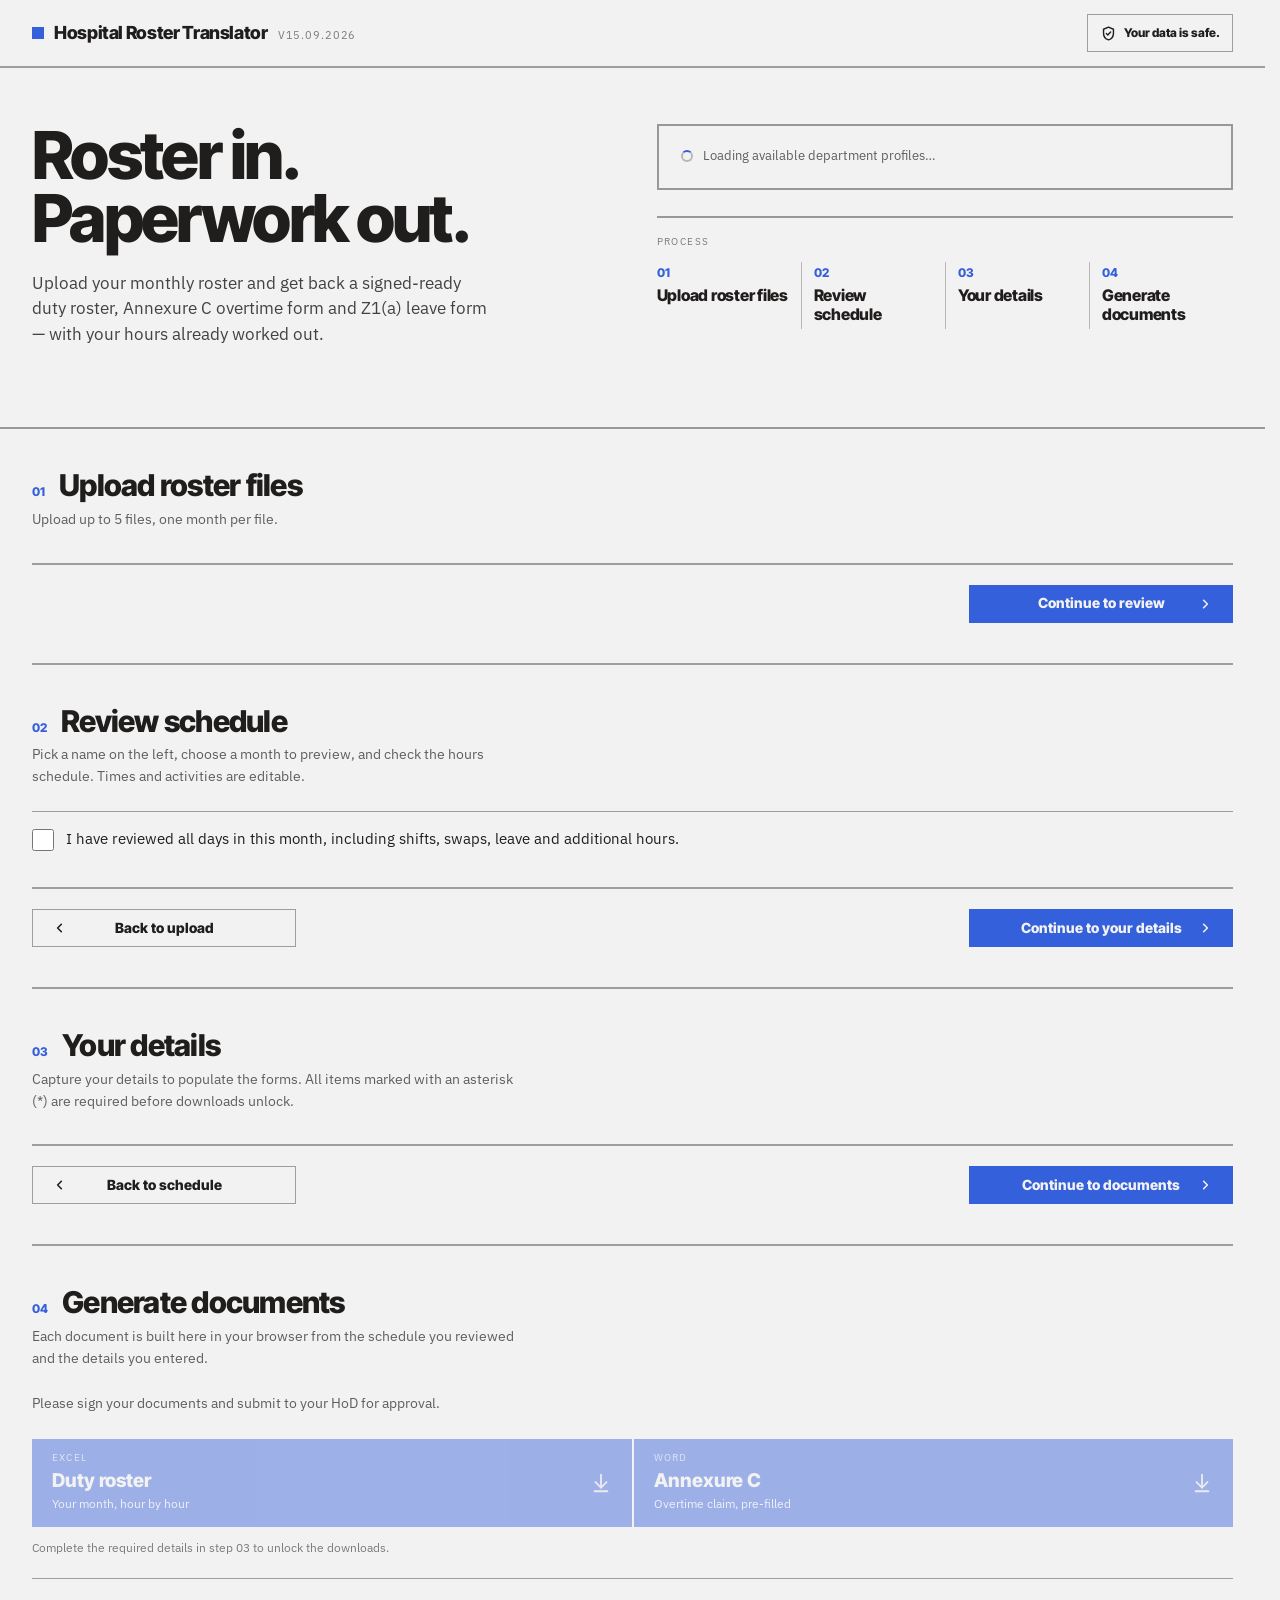
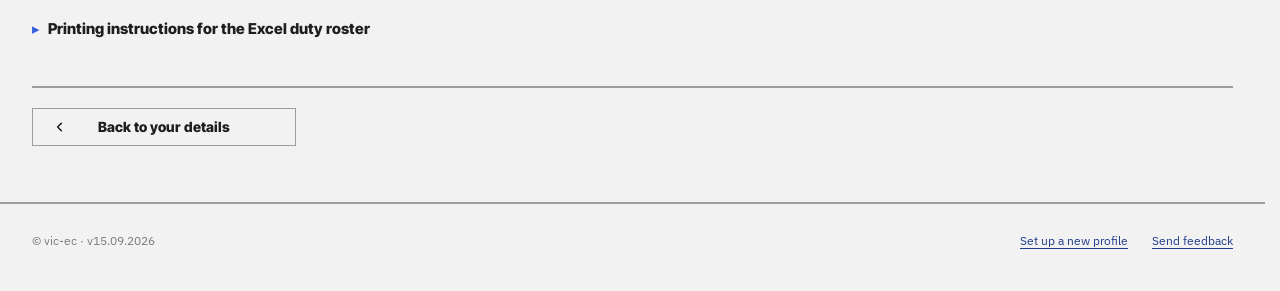
==== index.html @ 592c8a61 "Pay the off-site overtime to second on call The column immediately right of Call names the consultan" ====
<!DOCTYPE html>
<!-- v20260429-fixes -->
<html lang="en">
<head>
<meta charset="UTF-8">
<meta name="viewport" content="width=device-width, initial-scale=1.0">
<link rel="preconnect" href="https://fonts.googleapis.com">
<link rel="preconnect" href="https://fonts.gstatic.com" crossorigin>
<link rel="stylesheet" href="https://fonts.googleapis.com/css2?family=IBM+Plex+Sans:wght@400;500&family=Inter+Tight:wght@500;600;700;800&display=swap">
<title>Hospital Roster Translator</title>
<script src="js/pdf.min.js"></script>
<script src="js/jszip.min.js"></script>
<!-- docx.js embedded for local file:// compatibility -->
<script>
!function(e,t){"object"==typeof exports&&"undefined"!=typeof module?t(exports):"function"==typeof define&&define.amd?define(["exports"],t):t((e="undefined"!=typeof globalThis?globalThis:e||self).docx={})}(this,function(e){"use strict";var t=Object.defineProperty,r=Object.defineProperties,n=Object.getOwnPropertyDescriptors,i=Object.getOwnPropertySymbols,o=Object.prototype.hasOwnProperty,s=Object.prototype.propertyIsEnumerable,a=(e,r,n)=>r in e?t(e,r,{enumerable:!0,configurable:!0,writable:!0,value:n}):e[r]=n,u=(e,t)=>{for(var r in t||(t={}))o.call(t,r)&&a(e,r,t[r]);if(i)for(var r of i(t))s.call(t,r)&&a(e,r,t[r]);return e},c=(e,t)=>r(e,n(t)),l=(e,t,r)=>a(e,"symbol"!=typeof t?t+"":t,r),h=(e,t,r)=>new Promise((n,i)=>{var o=e=>{try{a(r.next(e))}catch(e){i(e)}},s=e=>{try{a(r.throw(e))}catch(e){i(e)}},a=e=>e.done?n(e.value):Promise.resolve(e.value).then(o,s);a((r=r.apply(e,t)).next())});class p{constructor(e){l(this,"rootKey"),this.rootKey=e}}const f=Object.seal({});class d extends p{constructor(e){super(e),l(this,"root"),this.root=new Array}prepForXml(e){var t;e.stack.push(this);const r=this.root.map(t=>t instanceof p?t.prepForXml(e):t).filter(e=>void 0!==e);return e.stack.pop(),{[this.rootKey]:r.length?1===r.length&&(null==(t=r[0])?void 0:t._attr)?r[0]:r:f}}addChildElement(e){return this.root.push(e),this}}class m extends d{prepForXml(e){const t=super.prepForXml(e);if(t&&("object"!=typeof t[this.rootKey]||Object.keys(t[this.rootKey]).length))return t}}class w extends p{constructor(e){super("_attr"),l(this,"xmlKeys"),this.root=e}prepForXml(e){const t={};return Object.entries(this.root).forEach(([e,r])=>{if(void 0!==r){const n=this.xmlKeys&&this.xmlKeys[e]||e;t[n]=r}}),{_attr:t}}}class g extends p{constructor(e){super("_attr"),this.root=e}prepForXml(e){return{_attr:Object.values(this.root).filter(({value:e})=>void 0!==e).reduce((e,{key:t,value:r})=>c(u({},e),{[t]:r}),{})}}}class y extends w{constructor(){super(...arguments),l(this,"xmlKeys",{val:"w:val",color:"w:color",fill:"w:fill",space:"w:space",sz:"w:sz",type:"w:type",rsidR:"w:rsidR",rsidRPr:"w:rsidRPr",rsidSect:"w:rsidSect",w:"w:w",h:"w:h",top:"w:top",right:"w:right",bottom:"w:bottom",left:"w:left",header:"w:header",footer:"w:footer",gutter:"w:gutter",linePitch:"w:linePitch",pos:"w:pos"})}}var b="undefined"!=typeof globalThis?globalThis:"undefined"!=typeof window?window:"undefined"!=typeof global?global:"undefined"!=typeof self?self:{};function v(e){return e&&e.__esModule&&Object.prototype.hasOwnProperty.call(e,"default")?e.default:e}var x,_={},E={exports:{}};function T(){if(x)return E.exports;x=1;var e,t="object"==typeof Reflect?Reflect:null,r=t&&"function"==typeof t.apply?t.apply:function(e,t,r){return Function.prototype.apply.call(e,t,r)};e=t&&"function"==typeof t.ownKeys?t.ownKeys:Object.getOwnPropertySymbols?function(e){return Object.getOwnPropertyNames(e).concat(Object.getOwnPropertySymbols(e))}:function(e){return Object.getOwnPropertyNames(e)};var n=Number.isNaN||function(e){return e!=e};function i(){i.init.call(this)}E.exports=i,E.exports.once=function(e,t){return new Promise(function(r,n){function i(r){e.removeListener(t,o),n(r)}function o(){"function"==typeof e.removeListener&&e.removeListener("error",i),r([].slice.call(arguments))}d(e,t,o,{once:!0}),"error"!==t&&function(e,t,r){"function"==typeof e.on&&d(e,"error",t,r)}(e,i,{once:!0})})},i.EventEmitter=i,i.prototype._events=void 0,i.prototype._eventsCount=0,i.prototype._maxListeners=void 0;var o=10;function s(e){if("function"!=typeof e)throw new TypeError('The "listener" argument must be of type Function. Received type '+typeof e)}function a(e){return void 0===e._maxListeners?i.defaultMaxListeners:e._maxListeners}function u(e,t,r,n){var i,o,u,c;if(s(r),void 0===(o=e._events)?(o=e._events=Object.create(null),e._eventsCount=0):(void 0!==o.newListener&&(e.emit("newListener",t,r.listener?r.listener:r),o=e._events),u=o[t]),void 0===u)u=o[t]=r,++e._eventsCount;else if("function"==typeof u?u=o[t]=n?[r,u]:[u,r]:n?u.unshift(r):u.push(r),(i=a(e))>0&&u.length>i&&!u.warned){u.warned=!0;var l=new Error("Possible EventEmitter memory leak detected. "+u.length+" "+String(t)+" listeners added. Use emitter.setMaxListeners() to increase limit");l.name="MaxListenersExceededWarning",l.emitter=e,l.type=t,l.count=u.length,c=l,console&&console.warn&&console.warn(c)}return e}function c(){if(!this.fired)return this.target.removeListener(this.type,this.wrapFn),this.fired=!0,0===arguments.length?this.listener.call(this.target):this.listener.apply(this.target,arguments)}function l(e,t,r){var n={fired:!1,wrapFn:void 0,target:e,type:t,listener:r},i=c.bind(n);return i.listener=r,n.wrapFn=i,i}function h(e,t,r){var n=e._events;if(void 0===n)return[];var i=n[t];return void 0===i?[]:"function"==typeof i?r?[i.listener||i]:[i]:r?function(e){for(var t=new Array(e.length),r=0;r<t.length;++r)t[r]=e[r].listener||e[r];return t}(i):f(i,i.length)}function p(e){var t=this._events;if(void 0!==t){var r=t[e];if("function"==typeof r)return 1;if(void 0!==r)return r.length}return 0}function f(e,t){for(var r=new Array(t),n=0;n<t;++n)r[n]=e[n];return r}function d(e,t,r,n){if("function"==typeof e.on)n.once?e.once(t,r):e.on(t,r);else{if("function"!=typeof e.addEventListener)throw new TypeError('The "emitter" argument must be of type EventEmitter. Received type '+typeof e);e.addEventListener(t,function i(o){n.once&&e.removeEventListener(t,i),r(o)})}}return Object.defineProperty(i,"defaultMaxListeners",{enumerable:!0,get:function(){return o},set:function(e){if("number"!=typeof e||e<0||n(e))throw new RangeError('The value of "defaultMaxListeners" is out of range. It must be a non-negative number. Received '+e+".");o=e}}),i.init=function(){void 0!==this._events&&this._events!==Object.getPrototypeOf(this)._events||(this._events=Object.create(null),this._eventsCount=0),this._maxListeners=this._maxListeners||void 0},i.prototype.setMaxListeners=function(e){if("number"!=typeof e||e<0||n(e))throw new RangeError('The value of "n" is out of range. It must be a non-negative number. Received '+e+".");return this._maxListeners=e,this},i.prototype.getMaxListeners=function(){return a(this)},i.prototype.emit=function(e){for(var t=[],n=1;n<arguments.length;n++)t.push(arguments[n]);var i="error"===e,o=this._events;if(void 0!==o)i=i&&void 0===o.error;else if(!i)return!1;if(i){var s;if(t.length>0&&(s=t[0]),s instanceof Error)throw s;var a=new Error("Unhandled error."+(s?" ("+s.message+")":""));throw a.context=s,a}var u=o[e];if(void 0===u)return!1;if("function"==typeof u)r(u,this,t);else{var c=u.length,l=f(u,c);for(n=0;n<c;++n)r(l[n],this,t)}return!0},i.prototype.addListener=function(e,t){return u(this,e,t,!1)},i.prototype.on=i.prototype.addListener,i.prototype.prependListener=function(e,t){return u(this,e,t,!0)},i.prototype.once=function(e,t){return s(t),this.on(e,l(this,e,t)),this},i.prototype.prependOnceListener=function(e,t){return s(t),this.prependListener(e,l(this,e,t)),this},i.prototype.removeListener=function(e,t){var r,n,i,o,a;if(s(t),void 0===(n=this._events))return this;if(void 0===(r=n[e]))return this;if(r===t||r.listener===t)0===--this._eventsCount?this._events=Object.create(null):(delete n[e],n.removeListener&&this.emit("removeListener",e,r.listener||t));else if("function"!=typeof r){for(i=-1,o=r.length-1;o>=0;o--)if(r[o]===t||r[o].listener===t){a=r[o].listener,i=o;break}if(i<0)return this;0===i?r.shift():function(e,t){for(;t+1<e.length;t++)e[t]=e[t+1];e.pop()}(r,i),1===r.length&&(n[e]=r[0]),void 0!==n.removeListener&&this.emit("removeListener",e,a||t)}return this},i.prototype.off=i.prototype.removeListener,i.prototype.removeAllListeners=function(e){var t,r,n;if(void 0===(r=this._events))return this;if(void 0===r.removeListener)return 0===arguments.length?(this._events=Object.create(null),this._eventsCount=0):void 0!==r[e]&&(0===--this._eventsCount?this._events=Object.create(null):delete r[e]),this;if(0===arguments.length){var i,o=Object.keys(r);for(n=0;n<o.length;++n)"removeListener"!==(i=o[n])&&this.removeAllListeners(i);return this.removeAllListeners("removeListener"),this._events=Object.create(null),this._eventsCount=0,this}if("function"==typeof(t=r[e]))this.removeListener(e,t);else if(void 0!==t)for(n=t.length-1;n>=0;n--)this.removeListener(e,t[n]);return this},i.prototype.listeners=function(e){return h(this,e,!0)},i.prototype.rawListeners=function(e){return h(this,e,!1)},i.listenerCount=function(e,t){return"function"==typeof e.listenerCount?e.listenerCount(t):p.call(e,t)},i.prototype.listenerCount=p,i.prototype.eventNames=function(){return this._eventsCount>0?e(this._events):[]},E.exports}var S,A={exports:{}};function k(){return S||(S=1,"function"==typeof Object.create?A.exports=function(e,t){t&&(e.super_=t,e.prototype=Object.create(t.prototype,{constructor:{value:e,enumerable:!1,writable:!0,configurable:!0}}))}:A.exports=function(e,t){if(t){e.super_=t;var r=function(){};r.prototype=t.prototype,e.prototype=new r,e.prototype.constructor=e}}),A.exports}function I(e){return e&&e.__esModule&&Object.prototype.hasOwnProperty.call(e,"default")?e.default:e}var R,N,C={exports:{}},O=C.exports={};function D(){throw new Error("setTimeout has not been defined")}function P(){throw new Error("clearTimeout has not been defined")}function L(e){if(R===setTimeout)return setTimeout(e,0);if((R===D||!R)&&setTimeout)return R=setTimeout,setTimeout(e,0);try{return R(e,0)}catch(t){try{return R.call(null,e,0)}catch(t){return R.call(this,e,0)}}}!function(){try{R="function"==typeof setTimeout?setTimeout:D}catch(e){R=D}try{N="function"==typeof clearTimeout?clearTimeout:P}catch(e){N=P}}();var F,B=[],M=!1,U=-1;function H(){M&&F&&(M=!1,F.length?B=F.concat(B):U=-1,B.length&&j())}function j(){if(!M){var e=L(H);M=!0;for(var t=B.length;t;){for(F=B,B=[];++U<t;)F&&F[U].run();U=-1,t=B.length}F=null,M=!1,function(e){if(N===clearTimeout)return clearTimeout(e);if((N===P||!N)&&clearTimeout)return N=clearTimeout,clearTimeout(e);try{return N(e)}catch(t){try{return N.call(null,e)}catch(t){return N.call(this,e)}}}(e)}}function z(e,t){this.fun=e,this.array=t}function W(){}O.nextTick=function(e){var t=new Array(arguments.length-1);if(arguments.length>1)for(var r=1;r<arguments.length;r++)t[r-1]=arguments[r];B.push(new z(e,t)),1!==B.length||M||L(j)},z.prototype.run=function(){this.fun.apply(null,this.array)},O.title="browser",O.browser=!0,O.env={},O.argv=[],O.version="",O.versions={},O.on=W,O.addListener=W,O.once=W,O.off=W,O.removeListener=W,O.removeAllListeners=W,O.emit=W,O.prependListener=W,O.prependOnceListener=W,O.listeners=function(e){return[]},O.binding=function(e){throw new Error("process.binding is not supported")},O.cwd=function(){return"/"},O.chdir=function(e){throw new Error("process.chdir is not supported")},O.umask=function(){return 0};const G=I(C.exports);var K,V;function $(){return V?K:(V=1,K=T().EventEmitter)}var X,q={},Z={};var Y,J,Q={};function ee(){return J||(J=1,function(e){var t=function(){if(X)return Z;X=1,Z.byteLength=function(e){var t=o(e),r=t[0],n=t[1];return 3*(r+n)/4-n},Z.toByteArray=function(e){var n,i,s=o(e),a=s[0],u=s[1],c=new r(function(e,t,r){return 3*(t+r)/4-r}(0,a,u)),l=0,h=u>0?a-4:a;for(i=0;i<h;i+=4)n=t[e.charCodeAt(i)]<<18|t[e.charCodeAt(i+1)]<<12|t[e.charCodeAt(i+2)]<<6|t[e.charCodeAt(i+3)],c[l++]=n>>16&255,c[l++]=n>>8&255,c[l++]=255&n;return 2===u&&(n=t[e.charCodeAt(i)]<<2|t[e.charCodeAt(i+1)]>>4,c[l++]=255&n),1===u&&(n=t[e.charCodeAt(i)]<<10|t[e.charCodeAt(i+1)]<<4|t[e.charCodeAt(i+2)]>>2,c[l++]=n>>8&255,c[l++]=255&n),c},Z.fromByteArray=function(t){for(var r,n=t.length,i=n%3,o=[],s=16383,u=0,c=n-i;u<c;u+=s)o.push(a(t,u,u+s>c?c:u+s));return 1===i?(r=t[n-1],o.push(e[r>>2]+e[r<<4&63]+"==")):2===i&&(r=(t[n-2]<<8)+t[n-1],o.push(e[r>>10]+e[r>>4&63]+e[r<<2&63]+"=")),o.join("")};for(var e=[],t=[],r="undefined"!=typeof Uint8Array?Uint8Array:Array,n="ABCDEFGHIJKLMNOPQRSTUVWXYZabcdefghijklmnopqrstuvwxyz0123456789+/",i=0;i<64;++i)e[i]=n[i],t[n.charCodeAt(i)]=i;function o(e){var t=e.length;if(t%4>0)throw new Error("Invalid string. Length must be a multiple of 4");var r=e.indexOf("=");return-1===r&&(r=t),[r,r===t?0:4-r%4]}function s(t){return e[t>>18&63]+e[t>>12&63]+e[t>>6&63]+e[63&t]}function a(e,t,r){for(var n,i=[],o=t;o<r;o+=3)n=(e[o]<<16&16711680)+(e[o+1]<<8&65280)+(255&e[o+2]),i.push(s(n));return i.join("")}return t["-".charCodeAt(0)]=62,t["_".charCodeAt(0)]=63,Z}(),r=(Y||(Y=1,Q.read=function(e,t,r,n,i){var o,s,a=8*i-n-1,u=(1<<a)-1,c=u>>1,l=-7,h=r?i-1:0,p=r?-1:1,f=e[t+h];for(h+=p,o=f&(1<<-l)-1,f>>=-l,l+=a;l>0;o=256*o+e[t+h],h+=p,l-=8);for(s=o&(1<<-l)-1,o>>=-l,l+=n;l>0;s=256*s+e[t+h],h+=p,l-=8);if(0===o)o=1-c;else{if(o===u)return s?NaN:1/0*(f?-1:1);s+=Math.pow(2,n),o-=c}return(f?-1:1)*s*Math.pow(2,o-n)},Q.write=function(e,t,r,n,i,o){var s,a,u,c=8*o-i-1,l=(1<<c)-1,h=l>>1,p=23===i?Math.pow(2,-24)-Math.pow(2,-77):0,f=n?0:o-1,d=n?1:-1,m=t<0||0===t&&1/t<0?1:0;for(t=Math.abs(t),isNaN(t)||t===1/0?(a=isNaN(t)?1:0,s=l):(s=Math.floor(Math.log(t)/Math.LN2),t*(u=Math.pow(2,-s))<1&&(s--,u*=2),(t+=s+h>=1?p/u:p*Math.pow(2,1-h))*u>=2&&(s++,u/=2),s+h>=l?(a=0,s=l):s+h>=1?(a=(t*u-1)*Math.pow(2,i),s+=h):(a=t*Math.pow(2,h-1)*Math.pow(2,i),s=0));i>=8;e[r+f]=255&a,f+=d,a/=256,i-=8);for(s=s<<i|a,c+=i;c>0;e[r+f]=255&s,f+=d,s/=256,c-=8);e[r+f-d]|=128*m}),Q),n="function"==typeof Symbol&&"function"==typeof Symbol.for?Symbol.for("nodejs.util.inspect.custom"):null;e.Buffer=s,e.SlowBuffer=function(e){+e!=e&&(e=0);return s.alloc(+e)},e.INSPECT_MAX_BYTES=50;var i=2147483647;function o(e){if(e>i)throw new RangeError('The value "'+e+'" is invalid for option "size"');var t=new Uint8Array(e);return Object.setPrototypeOf(t,s.prototype),t}function s(e,t,r){if("number"==typeof e){if("string"==typeof t)throw new TypeError('The "string" argument must be of type string. Received type number');return c(e)}return a(e,t,r)}function a(e,t,r){if("string"==typeof e)return function(e,t){"string"==typeof t&&""!==t||(t="utf8");if(!s.isEncoding(t))throw new TypeError("Unknown encoding: "+t);var r=0|f(e,t),n=o(r),i=n.write(e,t);i!==r&&(n=n.slice(0,i));return n}(e,t);if(ArrayBuffer.isView(e))return function(e){if(U(e,Uint8Array)){var t=new Uint8Array(e);return h(t.buffer,t.byteOffset,t.byteLength)}return l(e)}(e);if(null==e)throw new TypeError("The first argument must be one of type string, Buffer, ArrayBuffer, Array, or Array-like Object. Received type "+typeof e);if(U(e,ArrayBuffer)||e&&U(e.buffer,ArrayBuffer))return h(e,t,r);if("undefined"!=typeof SharedArrayBuffer&&(U(e,SharedArrayBuffer)||e&&U(e.buffer,SharedArrayBuffer)))return h(e,t,r);if("number"==typeof e)throw new TypeError('The "value" argument must not be of type number. Received type number');var n=e.valueOf&&e.valueOf();if(null!=n&&n!==e)return s.from(n,t,r);var i=function(e){if(s.isBuffer(e)){var t=0|p(e.length),r=o(t);return 0===r.length||e.copy(r,0,0,t),r}if(void 0!==e.length)return"number"!=typeof e.length||H(e.length)?o(0):l(e);if("Buffer"===e.type&&Array.isArray(e.data))return l(e.data)}(e);if(i)return i;if("undefined"!=typeof Symbol&&null!=Symbol.toPrimitive&&"function"==typeof e[Symbol.toPrimitive])return s.from(e[Symbol.toPrimitive]("string"),t,r);throw new TypeError("The first argument must be one of type string, Buffer, ArrayBuffer, Array, or Array-like Object. Received type "+typeof e)}function u(e){if("number"!=typeof e)throw new TypeError('"size" argument must be of type number');if(e<0)throw new RangeError('The value "'+e+'" is invalid for option "size"')}function c(e){return u(e),o(e<0?0:0|p(e))}function l(e){for(var t=e.length<0?0:0|p(e.length),r=o(t),n=0;n<t;n+=1)r[n]=255&e[n];return r}function h(e,t,r){if(t<0||e.byteLength<t)throw new RangeError('"offset" is outside of buffer bounds');if(e.byteLength<t+(r||0))throw new RangeError('"length" is outside of buffer bounds');var n;return n=void 0===t&&void 0===r?new Uint8Array(e):void 0===r?new Uint8Array(e,t):new Uint8Array(e,t,r),Object.setPrototypeOf(n,s.prototype),n}function p(e){if(e>=i)throw new RangeError("Attempt to allocate Buffer larger than maximum size: 0x"+i.toString(16)+" bytes");return 0|e}function f(e,t){if(s.isBuffer(e))return e.length;if(ArrayBuffer.isView(e)||U(e,ArrayBuffer))return e.byteLength;if("string"!=typeof e)throw new TypeError('The "string" argument must be one of type string, Buffer, or ArrayBuffer. Received type '+typeof e);var r=e.length,n=arguments.length>2&&!0===arguments[2];if(!n&&0===r)return 0;for(var i=!1;;)switch(t){case"ascii":case"latin1":case"binary":return r;case"utf8":case"utf-8":return F(e).length;case"ucs2":case"ucs-2":case"utf16le":case"utf-16le":return 2*r;case"hex":return r>>>1;case"base64":return B(e).length;default:if(i)return n?-1:F(e).length;t=(""+t).toLowerCase(),i=!0}}function d(e,t,r){var n=!1;if((void 0===t||t<0)&&(t=0),t>this.length)return"";if((void 0===r||r>this.length)&&(r=this.length),r<=0)return"";if((r>>>=0)<=(t>>>=0))return"";for(e||(e="utf8");;)switch(e){case"hex":return I(this,t,r);case"utf8":case"utf-8":return T(this,t,r);case"ascii":return A(this,t,r);case"latin1":case"binary":return k(this,t,r);case"base64":return E(this,t,r);case"ucs2":case"ucs-2":case"utf16le":case"utf-16le":return R(this,t,r);default:if(n)throw new TypeError("Unknown encoding: "+e);e=(e+"").toLowerCase(),n=!0}}function m(e,t,r){var n=e[t];e[t]=e[r],e[r]=n}function w(e,t,r,n,i){if(0===e.length)return-1;if("string"==typeof r?(n=r,r=0):r>2147483647?r=2147483647:r<-2147483648&&(r=-2147483648),H(r=+r)&&(r=i?0:e.length-1),r<0&&(r=e.length+r),r>=e.length){if(i)return-1;r=e.length-1}else if(r<0){if(!i)return-1;r=0}if("string"==typeof t&&(t=s.from(t,n)),s.isBuffer(t))return 0===t.length?-1:g(e,t,r,n,i);if("number"==typeof t)return t&=255,"function"==typeof Uint8Array.prototype.indexOf?i?Uint8Array.prototype.indexOf.call(e,t,r):Uint8Array.prototype.lastIndexOf.call(e,t,r):g(e,[t],r,n,i);throw new TypeError("val must be string, number or Buffer")}function g(e,t,r,n,i){var o,s=1,a=e.length,u=t.length;if(void 0!==n&&("ucs2"===(n=String(n).toLowerCase())||"ucs-2"===n||"utf16le"===n||"utf-16le"===n)){if(e.length<2||t.length<2)return-1;s=2,a/=2,u/=2,r/=2}function c(e,t){return 1===s?e[t]:e.readUInt16BE(t*s)}if(i){var l=-1;for(o=r;o<a;o++)if(c(e,o)===c(t,-1===l?0:o-l)){if(-1===l&&(l=o),o-l+1===u)return l*s}else-1!==l&&(o-=o-l),l=-1}else for(r+u>a&&(r=a-u),o=r;o>=0;o--){for(var h=!0,p=0;p<u;p++)if(c(e,o+p)!==c(t,p)){h=!1;break}if(h)return o}return-1}function y(e,t,r,n){r=Number(r)||0;var i=e.length-r;n?(n=Number(n))>i&&(n=i):n=i;var o=t.length;n>o/2&&(n=o/2);for(var s=0;s<n;++s){var a=parseInt(t.substr(2*s,2),16);if(H(a))return s;e[r+s]=a}return s}function b(e,t,r,n){return M(F(t,e.length-r),e,r,n)}function v(e,t,r,n){return M(function(e){for(var t=[],r=0;r<e.length;++r)t.push(255&e.charCodeAt(r));return t}(t),e,r,n)}function x(e,t,r,n){return M(B(t),e,r,n)}function _(e,t,r,n){return M(function(e,t){for(var r,n,i,o=[],s=0;s<e.length&&!((t-=2)<0);++s)n=(r=e.charCodeAt(s))>>8,i=r%256,o.push(i),o.push(n);return o}(t,e.length-r),e,r,n)}function E(e,r,n){return 0===r&&n===e.length?t.fromByteArray(e):t.fromByteArray(e.slice(r,n))}function T(e,t,r){r=Math.min(e.length,r);for(var n=[],i=t;i<r;){var o,s,a,u,c=e[i],l=null,h=c>239?4:c>223?3:c>191?2:1;if(i+h<=r)switch(h){case 1:c<128&&(l=c);break;case 2:128==(192&(o=e[i+1]))&&(u=(31&c)<<6|63&o)>127&&(l=u);break;case 3:o=e[i+1],s=e[i+2],128==(192&o)&&128==(192&s)&&(u=(15&c)<<12|(63&o)<<6|63&s)>2047&&(u<55296||u>57343)&&(l=u);break;case 4:o=e[i+1],s=e[i+2],a=e[i+3],128==(192&o)&&128==(192&s)&&128==(192&a)&&(u=(15&c)<<18|(63&o)<<12|(63&s)<<6|63&a)>65535&&u<1114112&&(l=u)}null===l?(l=65533,h=1):l>65535&&(l-=65536,n.push(l>>>10&1023|55296),l=56320|1023&l),n.push(l),i+=h}return function(e){var t=e.length;if(t<=S)return String.fromCharCode.apply(String,e);var r="",n=0;for(;n<t;)r+=String.fromCharCode.apply(String,e.slice(n,n+=S));return r}(n)}e.kMaxLength=i,s.TYPED_ARRAY_SUPPORT=function(){try{var e=new Uint8Array(1),t={foo:function(){return 42}};return Object.setPrototypeOf(t,Uint8Array.prototype),Object.setPrototypeOf(e,t),42===e.foo()}catch(e){return!1}}(),s.TYPED_ARRAY_SUPPORT||"undefined"==typeof console||"function"!=typeof console.error||console.error("This browser lacks typed array (Uint8Array) support which is required by `buffer` v5.x. Use `buffer` v4.x if you require old browser support."),Object.defineProperty(s.prototype,"parent",{enumerable:!0,get:function(){if(s.isBuffer(this))return this.buffer}}),Object.defineProperty(s.prototype,"offset",{enumerable:!0,get:function(){if(s.isBuffer(this))return this.byteOffset}}),s.poolSize=8192,s.from=function(e,t,r){return a(e,t,r)},Object.setPrototypeOf(s.prototype,Uint8Array.prototype),Object.setPrototypeOf(s,Uint8Array),s.alloc=function(e,t,r){return function(e,t,r){return u(e),e<=0?o(e):void 0!==t?"string"==typeof r?o(e).fill(t,r):o(e).fill(t):o(e)}(e,t,r)},s.allocUnsafe=function(e){return c(e)},s.allocUnsafeSlow=function(e){return c(e)},s.isBuffer=function(e){return null!=e&&!0===e._isBuffer&&e!==s.prototype},s.compare=function(e,t){if(U(e,Uint8Array)&&(e=s.from(e,e.offset,e.byteLength)),U(t,Uint8Array)&&(t=s.from(t,t.offset,t.byteLength)),!s.isBuffer(e)||!s.isBuffer(t))throw new TypeError('The "buf1", "buf2" arguments must be one of type Buffer or Uint8Array');if(e===t)return 0;for(var r=e.length,n=t.length,i=0,o=Math.min(r,n);i<o;++i)if(e[i]!==t[i]){r=e[i],n=t[i];break}return r<n?-1:n<r?1:0},s.isEncoding=function(e){switch(String(e).toLowerCase()){case"hex":case"utf8":case"utf-8":case"ascii":case"latin1":case"binary":case"base64":case"ucs2":case"ucs-2":case"utf16le":case"utf-16le":return!0;default:return!1}},s.concat=function(e,t){if(!Array.isArray(e))throw new TypeError('"list" argument must be an Array of Buffers');if(0===e.length)return s.alloc(0);var r;if(void 0===t)for(t=0,r=0;r<e.length;++r)t+=e[r].length;var n=s.allocUnsafe(t),i=0;for(r=0;r<e.length;++r){var o=e[r];if(U(o,Uint8Array))i+o.length>n.length?s.from(o).copy(n,i):Uint8Array.prototype.set.call(n,o,i);else{if(!s.isBuffer(o))throw new TypeError('"list" argument must be an Array of Buffers');o.copy(n,i)}i+=o.length}return n},s.byteLength=f,s.prototype._isBuffer=!0,s.prototype.swap16=function(){var e=this.length;if(e%2!=0)throw new RangeError("Buffer size must be a multiple of 16-bits");for(var t=0;t<e;t+=2)m(this,t,t+1);return this},s.prototype.swap32=function(){var e=this.length;if(e%4!=0)throw new RangeError("Buffer size must be a multiple of 32-bits");for(var t=0;t<e;t+=4)m(this,t,t+3),m(this,t+1,t+2);return this},s.prototype.swap64=function(){var e=this.length;if(e%8!=0)throw new RangeError("Buffer size must be a multiple of 64-bits");for(var t=0;t<e;t+=8)m(this,t,t+7),m(this,t+1,t+6),m(this,t+2,t+5),m(this,t+3,t+4);return this},s.prototype.toString=function(){var e=this.length;return 0===e?"":0===arguments.length?T(this,0,e):d.apply(this,arguments)},s.prototype.toLocaleString=s.prototype.toString,s.prototype.equals=function(e){if(!s.isBuffer(e))throw new TypeError("Argument must be a Buffer");return this===e||0===s.compare(this,e)},s.prototype.inspect=function(){var t="",r=e.INSPECT_MAX_BYTES;return t=this.toString("hex",0,r).replace(/(.{2})/g,"$1 ").trim(),this.length>r&&(t+=" ... "),"<Buffer "+t+">"},n&&(s.prototype[n]=s.prototype.inspect),s.prototype.compare=function(e,t,r,n,i){if(U(e,Uint8Array)&&(e=s.from(e,e.offset,e.byteLength)),!s.isBuffer(e))throw new TypeError('The "target" argument must be one of type Buffer or Uint8Array. Received type '+typeof e);if(void 0===t&&(t=0),void 0===r&&(r=e?e.length:0),void 0===n&&(n=0),void 0===i&&(i=this.length),t<0||r>e.length||n<0||i>this.length)throw new RangeError("out of range index");if(n>=i&&t>=r)return 0;if(n>=i)return-1;if(t>=r)return 1;if(this===e)return 0;for(var o=(i>>>=0)-(n>>>=0),a=(r>>>=0)-(t>>>=0),u=Math.min(o,a),c=this.slice(n,i),l=e.slice(t,r),h=0;h<u;++h)if(c[h]!==l[h]){o=c[h],a=l[h];break}return o<a?-1:a<o?1:0},s.prototype.includes=function(e,t,r){return-1!==this.indexOf(e,t,r)},s.prototype.indexOf=function(e,t,r){return w(this,e,t,r,!0)},s.prototype.lastIndexOf=function(e,t,r){return w(this,e,t,r,!1)},s.prototype.write=function(e,t,r,n){if(void 0===t)n="utf8",r=this.length,t=0;else if(void 0===r&&"string"==typeof t)n=t,r=this.length,t=0;else{if(!isFinite(t))throw new Error("Buffer.write(string, encoding, offset[, length]) is no longer supported");t>>>=0,isFinite(r)?(r>>>=0,void 0===n&&(n="utf8")):(n=r,r=void 0)}var i=this.length-t;if((void 0===r||r>i)&&(r=i),e.length>0&&(r<0||t<0)||t>this.length)throw new RangeError("Attempt to write outside buffer bounds");n||(n="utf8");for(var o=!1;;)switch(n){case"hex":return y(this,e,t,r);case"utf8":case"utf-8":return b(this,e,t,r);case"ascii":case"latin1":case"binary":return v(this,e,t,r);case"base64":return x(this,e,t,r);case"ucs2":case"ucs-2":case"utf16le":case"utf-16le":return _(this,e,t,r);default:if(o)throw new TypeError("Unknown encoding: "+n);n=(""+n).toLowerCase(),o=!0}},s.prototype.toJSON=function(){return{type:"Buffer",data:Array.prototype.slice.call(this._arr||this,0)}};var S=4096;function A(e,t,r){var n="";r=Math.min(e.length,r);for(var i=t;i<r;++i)n+=String.fromCharCode(127&e[i]);return n}function k(e,t,r){var n="";r=Math.min(e.length,r);for(var i=t;i<r;++i)n+=String.fromCharCode(e[i]);return n}function I(e,t,r){var n=e.length;(!t||t<0)&&(t=0),(!r||r<0||r>n)&&(r=n);for(var i="",o=t;o<r;++o)i+=j[e[o]];return i}function R(e,t,r){for(var n=e.slice(t,r),i="",o=0;o<n.length-1;o+=2)i+=String.fromCharCode(n[o]+256*n[o+1]);return i}function N(e,t,r){if(e%1!=0||e<0)throw new RangeError("offset is not uint");if(e+t>r)throw new RangeError("Trying to access beyond buffer length")}function C(e,t,r,n,i,o){if(!s.isBuffer(e))throw new TypeError('"buffer" argument must be a Buffer instance');if(t>i||t<o)throw new RangeError('"value" argument is out of bounds');if(r+n>e.length)throw new RangeError("Index out of range")}function O(e,t,r,n,i,o){if(r+n>e.length)throw new RangeError("Index out of range");if(r<0)throw new RangeError("Index out of range")}function D(e,t,n,i,o){return t=+t,n>>>=0,o||O(e,0,n,4),r.write(e,t,n,i,23,4),n+4}function P(e,t,n,i,o){return t=+t,n>>>=0,o||O(e,0,n,8),r.write(e,t,n,i,52,8),n+8}s.prototype.slice=function(e,t){var r=this.length;(e=~~e)<0?(e+=r)<0&&(e=0):e>r&&(e=r),(t=void 0===t?r:~~t)<0?(t+=r)<0&&(t=0):t>r&&(t=r),t<e&&(t=e);var n=this.subarray(e,t);return Object.setPrototypeOf(n,s.prototype),n},s.prototype.readUintLE=s.prototype.readUIntLE=function(e,t,r){e>>>=0,t>>>=0,r||N(e,t,this.length);for(var n=this[e],i=1,o=0;++o<t&&(i*=256);)n+=this[e+o]*i;return n},s.prototype.readUintBE=s.prototype.readUIntBE=function(e,t,r){e>>>=0,t>>>=0,r||N(e,t,this.length);for(var n=this[e+--t],i=1;t>0&&(i*=256);)n+=this[e+--t]*i;return n},s.prototype.readUint8=s.prototype.readUInt8=function(e,t){return e>>>=0,t||N(e,1,this.length),this[e]},s.prototype.readUint16LE=s.prototype.readUInt16LE=function(e,t){return e>>>=0,t||N(e,2,this.length),this[e]|this[e+1]<<8},s.prototype.readUint16BE=s.prototype.readUInt16BE=function(e,t){return e>>>=0,t||N(e,2,this.length),this[e]<<8|this[e+1]},s.prototype.readUint32LE=s.prototype.readUInt32LE=function(e,t){return e>>>=0,t||N(e,4,this.length),(this[e]|this[e+1]<<8|this[e+2]<<16)+16777216*this[e+3]},s.prototype.readUint32BE=s.prototype.readUInt32BE=function(e,t){return e>>>=0,t||N(e,4,this.length),16777216*this[e]+(this[e+1]<<16|this[e+2]<<8|this[e+3])},s.prototype.readIntLE=function(e,t,r){e>>>=0,t>>>=0,r||N(e,t,this.length);for(var n=this[e],i=1,o=0;++o<t&&(i*=256);)n+=this[e+o]*i;return n>=(i*=128)&&(n-=Math.pow(2,8*t)),n},s.prototype.readIntBE=function(e,t,r){e>>>=0,t>>>=0,r||N(e,t,this.length);for(var n=t,i=1,o=this[e+--n];n>0&&(i*=256);)o+=this[e+--n]*i;return o>=(i*=128)&&(o-=Math.pow(2,8*t)),o},s.prototype.readInt8=function(e,t){return e>>>=0,t||N(e,1,this.length),128&this[e]?-1*(255-this[e]+1):this[e]},s.prototype.readInt16LE=function(e,t){e>>>=0,t||N(e,2,this.length);var r=this[e]|this[e+1]<<8;return 32768&r?4294901760|r:r},s.prototype.readInt16BE=function(e,t){e>>>=0,t||N(e,2,this.length);var r=this[e+1]|this[e]<<8;return 32768&r?4294901760|r:r},s.prototype.readInt32LE=function(e,t){return e>>>=0,t||N(e,4,this.length),this[e]|this[e+1]<<8|this[e+2]<<16|this[e+3]<<24},s.prototype.readInt32BE=function(e,t){return e>>>=0,t||N(e,4,this.length),this[e]<<24|this[e+1]<<16|this[e+2]<<8|this[e+3]},s.prototype.readFloatLE=function(e,t){return e>>>=0,t||N(e,4,this.length),r.read(this,e,!0,23,4)},s.prototype.readFloatBE=function(e,t){return e>>>=0,t||N(e,4,this.length),r.read(this,e,!1,23,4)},s.prototype.readDoubleLE=function(e,t){return e>>>=0,t||N(e,8,this.length),r.read(this,e,!0,52,8)},s.prototype.readDoubleBE=function(e,t){return e>>>=0,t||N(e,8,this.length),r.read(this,e,!1,52,8)},s.prototype.writeUintLE=s.prototype.writeUIntLE=function(e,t,r,n){(e=+e,t>>>=0,r>>>=0,n)||C(this,e,t,r,Math.pow(2,8*r)-1,0);var i=1,o=0;for(this[t]=255&e;++o<r&&(i*=256);)this[t+o]=e/i&255;return t+r},s.prototype.writeUintBE=s.prototype.writeUIntBE=function(e,t,r,n){(e=+e,t>>>=0,r>>>=0,n)||C(this,e,t,r,Math.pow(2,8*r)-1,0);var i=r-1,o=1;for(this[t+i]=255&e;--i>=0&&(o*=256);)this[t+i]=e/o&255;return t+r},s.prototype.writeUint8=s.prototype.writeUInt8=function(e,t,r){return e=+e,t>>>=0,r||C(this,e,t,1,255,0),this[t]=255&e,t+1},s.prototype.writeUint16LE=s.prototype.writeUInt16LE=function(e,t,r){return e=+e,t>>>=0,r||C(this,e,t,2,65535,0),this[t]=255&e,this[t+1]=e>>>8,t+2},s.prototype.writeUint16BE=s.prototype.writeUInt16BE=function(e,t,r){return e=+e,t>>>=0,r||C(this,e,t,2,65535,0),this[t]=e>>>8,this[t+1]=255&e,t+2},s.prototype.writeUint32LE=s.prototype.writeUInt32LE=function(e,t,r){return e=+e,t>>>=0,r||C(this,e,t,4,4294967295,0),this[t+3]=e>>>24,this[t+2]=e>>>16,this[t+1]=e>>>8,this[t]=255&e,t+4},s.prototype.writeUint32BE=s.prototype.writeUInt32BE=function(e,t,r){return e=+e,t>>>=0,r||C(this,e,t,4,4294967295,0),this[t]=e>>>24,this[t+1]=e>>>16,this[t+2]=e>>>8,this[t+3]=255&e,t+4},s.prototype.writeIntLE=function(e,t,r,n){if(e=+e,t>>>=0,!n){var i=Math.pow(2,8*r-1);C(this,e,t,r,i-1,-i)}var o=0,s=1,a=0;for(this[t]=255&e;++o<r&&(s*=256);)e<0&&0===a&&0!==this[t+o-1]&&(a=1),this[t+o]=(e/s|0)-a&255;return t+r},s.prototype.writeIntBE=function(e,t,r,n){if(e=+e,t>>>=0,!n){var i=Math.pow(2,8*r-1);C(this,e,t,r,i-1,-i)}var o=r-1,s=1,a=0;for(this[t+o]=255&e;--o>=0&&(s*=256);)e<0&&0===a&&0!==this[t+o+1]&&(a=1),this[t+o]=(e/s|0)-a&255;return t+r},s.prototype.writeInt8=function(e,t,r){return e=+e,t>>>=0,r||C(this,e,t,1,127,-128),e<0&&(e=255+e+1),this[t]=255&e,t+1},s.prototype.writeInt16LE=function(e,t,r){return e=+e,t>>>=0,r||C(this,e,t,2,32767,-32768),this[t]=255&e,this[t+1]=e>>>8,t+2},s.prototype.writeInt16BE=function(e,t,r){return e=+e,t>>>=0,r||C(this,e,t,2,32767,-32768),this[t]=e>>>8,this[t+1]=255&e,t+2},s.prototype.writeInt32LE=function(e,t,r){return e=+e,t>>>=0,r||C(this,e,t,4,2147483647,-2147483648),this[t]=255&e,this[t+1]=e>>>8,this[t+2]=e>>>16,this[t+3]=e>>>24,t+4},s.prototype.writeInt32BE=function(e,t,r){return e=+e,t>>>=0,r||C(this,e,t,4,2147483647,-2147483648),e<0&&(e=4294967295+e+1),this[t]=e>>>24,this[t+1]=e>>>16,this[t+2]=e>>>8,this[t+3]=255&e,t+4},s.prototype.writeFloatLE=function(e,t,r){return D(this,e,t,!0,r)},s.prototype.writeFloatBE=function(e,t,r){return D(this,e,t,!1,r)},s.prototype.writeDoubleLE=function(e,t,r){return P(this,e,t,!0,r)},s.prototype.writeDoubleBE=function(e,t,r){return P(this,e,t,!1,r)},s.prototype.copy=function(e,t,r,n){if(!s.isBuffer(e))throw new TypeError("argument should be a Buffer");if(r||(r=0),n||0===n||(n=this.length),t>=e.length&&(t=e.length),t||(t=0),n>0&&n<r&&(n=r),n===r)return 0;if(0===e.length||0===this.length)return 0;if(t<0)throw new RangeError("targetStart out of bounds");if(r<0||r>=this.length)throw new RangeError("Index out of range");if(n<0)throw new RangeError("sourceEnd out of bounds");n>this.length&&(n=this.length),e.length-t<n-r&&(n=e.length-t+r);var i=n-r;return this===e&&"function"==typeof Uint8Array.prototype.copyWithin?this.copyWithin(t,r,n):Uint8Array.prototype.set.call(e,this.subarray(r,n),t),i},s.prototype.fill=function(e,t,r,n){if("string"==typeof e){if("string"==typeof t?(n=t,t=0,r=this.length):"string"==typeof r&&(n=r,r=this.length),void 0!==n&&"string"!=typeof n)throw new TypeError("encoding must be a string");if("string"==typeof n&&!s.isEncoding(n))throw new TypeError("Unknown encoding: "+n);if(1===e.length){var i=e.charCodeAt(0);("utf8"===n&&i<128||"latin1"===n)&&(e=i)}}else"number"==typeof e?e&=255:"boolean"==typeof e&&(e=Number(e));if(t<0||this.length<t||this.length<r)throw new RangeError("Out of range index");if(r<=t)return this;var o;if(t>>>=0,r=void 0===r?this.length:r>>>0,e||(e=0),"number"==typeof e)for(o=t;o<r;++o)this[o]=e;else{var a=s.isBuffer(e)?e:s.from(e,n),u=a.length;if(0===u)throw new TypeError('The value "'+e+'" is invalid for argument "value"');for(o=0;o<r-t;++o)this[o+t]=a[o%u]}return this};var L=/[^+/0-9A-Za-z-_]/g;function F(e,t){var r;t=t||1/0;for(var n=e.length,i=null,o=[],s=0;s<n;++s){if((r=e.charCodeAt(s))>55295&&r<57344){if(!i){if(r>56319){(t-=3)>-1&&o.push(239,191,189);continue}if(s+1===n){(t-=3)>-1&&o.push(239,191,189);continue}i=r;continue}if(r<56320){(t-=3)>-1&&o.push(239,191,189),i=r;continue}r=65536+(i-55296<<10|r-56320)}else i&&(t-=3)>-1&&o.push(239,191,189);if(i=null,r<128){if((t-=1)<0)break;o.push(r)}else if(r<2048){if((t-=2)<0)break;o.push(r>>6|192,63&r|128)}else if(r<65536){if((t-=3)<0)break;o.push(r>>12|224,r>>6&63|128,63&r|128)}else{if(!(r<1114112))throw new Error("Invalid code point");if((t-=4)<0)break;o.push(r>>18|240,r>>12&63|128,r>>6&63|128,63&r|128)}}return o}function B(e){return t.toByteArray(function(e){if((e=(e=e.split("=")[0]).trim().replace(L,"")).length<2)return"";for(;e.length%4!=0;)e+="=";return e}(e))}function M(e,t,r,n){for(var i=0;i<n&&!(i+r>=t.length||i>=e.length);++i)t[i+r]=e[i];return i}function U(e,t){return e instanceof t||null!=e&&null!=e.constructor&&null!=e.constructor.name&&e.constructor.name===t.name}function H(e){return e!=e}var j=function(){for(var e="0123456789abcdef",t=new Array(256),r=0;r<16;++r)for(var n=16*r,i=0;i<16;++i)t[n+i]=e[r]+e[i];return t}()}(q)),q}var te,re,ne,ie,oe,se,ae,ue,ce,le,he,pe,fe,de,me,we,ge,ye,be,ve,xe,_e,Ee,Te,Se,Ae,ke,Ie,Re,Ne,Ce,Oe,De,Pe,Le,Fe,Be,Me,Ue,He,je,ze,We,Ge,Ke,Ve,$e,Xe,qe,Ze,Ye,Je,Qe,et,tt,rt,nt,it,ot,st,at,ut,ct,lt,ht,pt,ft,dt,mt,wt,gt,yt,bt,vt,xt,_t,Et,Tt,St,At,kt,It,Rt,Nt,Ct={},Ot={};function Dt(){return re?te:(re=1,te=function(){if("function"!=typeof Symbol||"function"!=typeof Object.getOwnPropertySymbols)return!1;if("symbol"==typeof Symbol.iterator)return!0;var e={},t=Symbol("test"),r=Object(t);if("string"==typeof t)return!1;if("[object Symbol]"!==Object.prototype.toString.call(t))return!1;if("[object Symbol]"!==Object.prototype.toString.call(r))return!1;for(var n in e[t]=42,e)return!1;if("function"==typeof Object.keys&&0!==Object.keys(e).length)return!1;if("function"==typeof Object.getOwnPropertyNames&&0!==Object.getOwnPropertyNames(e).length)return!1;var i=Object.getOwnPropertySymbols(e);if(1!==i.length||i[0]!==t)return!1;if(!Object.prototype.propertyIsEnumerable.call(e,t))return!1;if("function"==typeof Object.getOwnPropertyDescriptor){var o=Object.getOwnPropertyDescriptor(e,t);if(42!==o.value||!0!==o.enumerable)return!1}return!0})}function Pt(){if(ie)return ne;ie=1;var e=Dt();return ne=function(){return e()&&!!Symbol.toStringTag}}function Lt(){return se?oe:(se=1,oe=Object)}function Ft(){return ue?ae:(ue=1,ae=Error)}function Bt(){return le?ce:(le=1,ce=EvalError)}function Mt(){return pe?he:(pe=1,he=RangeError)}function Ut(){return de?fe:(de=1,fe=ReferenceError)}function Ht(){return we?me:(we=1,me=SyntaxError)}function jt(){return ye?ge:(ye=1,ge=TypeError)}function zt(){return ve?be:(ve=1,be=URIError)}function Wt(){return _e?xe:(_e=1,xe=Math.abs)}function Gt(){return Te?Ee:(Te=1,Ee=Math.floor)}function Kt(){return Ae?Se:(Ae=1,Se=Math.max)}function Vt(){return Ie?ke:(Ie=1,ke=Math.min)}function $t(){return Ne?Re:(Ne=1,Re=Math.pow)}function Xt(){return Oe?Ce:(Oe=1,Ce=Math.round)}function qt(){return Pe?De:(Pe=1,De=Number.isNaN||function(e){return e!=e})}function Zt(){if(Fe)return Le;Fe=1;var e=qt();return Le=function(t){return e(t)||0===t?t:t<0?-1:1}}function Yt(){return Me?Be:(Me=1,Be=Object.getOwnPropertyDescriptor)}function Jt(){if(He)return Ue;He=1;var e=Yt();if(e)try{e([],"length")}catch(t){e=null}return Ue=e}function Qt(){if(ze)return je;ze=1;var e=Object.defineProperty||!1;if(e)try{e({},"a",{value:1})}catch(t){e=!1}return je=e}function er(){return Ve?Ke:(Ve=1,Ke="undefined"!=typeof Reflect&&Reflect.getPrototypeOf||null)}function tr(){return Xe?$e:(Xe=1,$e=Lt().getPrototypeOf||null)}function rr(){if(Je)return Ye;Je=1;var e=function(){if(Ze)return qe;Ze=1;var e=Object.prototype.toString,t=Math.max,r=function(e,t){for(var r=[],n=0;n<e.length;n+=1)r[n]=e[n];for(var i=0;i<t.length;i+=1)r[i+e.length]=t[i];return r};return qe=function(n){var i=this;if("function"!=typeof i||"[object Function]"!==e.apply(i))throw new TypeError("Function.prototype.bind called on incompatible "+i);for(var o,s=function(e){for(var t=[],r=1,n=0;r<e.length;r+=1,n+=1)t[n]=e[r];return t}(arguments),a=t(0,i.length-s.length),u=[],c=0;c<a;c++)u[c]="$"+c;if(o=Function("binder","return function ("+function(e,t){for(var r="",n=0;n<e.length;n+=1)r+=e[n],n+1<e.length&&(r+=t);return r}(u,",")+"){ return binder.apply(this,arguments); }")(function(){if(this instanceof o){var e=i.apply(this,r(s,arguments));return Object(e)===e?e:this}return i.apply(n,r(s,arguments))}),i.prototype){var l=function(){};l.prototype=i.prototype,o.prototype=new l,l.prototype=null}return o},qe}();return Ye=Function.prototype.bind||e}function nr(){return et?Qe:(et=1,Qe=Function.prototype.call)}function ir(){return rt?tt:(rt=1,tt=Function.prototype.apply)}function or(){if(st)return ot;st=1;var e=rr(),t=ir(),r=nr(),n=it?nt:(it=1,nt="undefined"!=typeof Reflect&&Reflect&&Reflect.apply);return ot=n||e.call(r,t)}function sr(){if(ut)return at;ut=1;var e=rr(),t=jt(),r=nr(),n=or();return at=function(i){if(i.length<1||"function"!=typeof i[0])throw new t("a function is required");return n(e,r,i)}}function ar(){if(lt)return ct;lt=1;var e,t=sr(),r=Jt();try{e=[].__proto__===Array.prototype}catch(e){if(!e||"object"!=typeof e||!("code"in e)||"ERR_PROTO_ACCESS"!==e.code)throw e}var n=!!e&&r&&r(Object.prototype,"__proto__"),i=Object,o=i.getPrototypeOf;return ct=n&&"function"==typeof n.get?t([n.get]):"function"==typeof o&&function(e){return o(null==e?e:i(e))}}function ur(){if(pt)return ht;pt=1;var e=er(),t=tr(),r=ar();return ht=e?function(t){return e(t)}:t?function(e){if(!e||"object"!=typeof e&&"function"!=typeof e)throw new TypeError("getProto: not an object");return t(e)}:r?function(e){return r(e)}:null}function cr(){if(dt)return ft;dt=1;var e=Function.prototype.call,t=Object.prototype.hasOwnProperty,r=rr();return ft=r.call(e,t)}function lr(){if(wt)return mt;var e;wt=1;var t=Lt(),r=Ft(),n=Bt(),i=Mt(),o=Ut(),s=Ht(),a=jt(),u=zt(),c=Wt(),l=Gt(),h=Kt(),p=Vt(),f=$t(),d=Xt(),m=Zt(),w=Function,g=function(e){try{return w('"use strict"; return ('+e+").constructor;")()}catch(e){}},y=Jt(),b=Qt(),v=function(){throw new a},x=y?function(){try{return v}catch(e){try{return y(arguments,"callee").get}catch(e){return v}}}():v,_=function(){if(Ge)return We;Ge=1;var e="undefined"!=typeof Symbol&&Symbol,t=Dt();return We=function(){return"function"==typeof e&&"function"==typeof Symbol&&"symbol"==typeof e("foo")&&"symbol"==typeof Symbol("bar")&&t()}}()(),E=ur(),T=tr(),S=er(),A=ir(),k=nr(),I={},R="undefined"!=typeof Uint8Array&&E?E(Uint8Array):e,N={__proto__:null,"%AggregateError%":"undefined"==typeof AggregateError?e:AggregateError,"%Array%":Array,"%ArrayBuffer%":"undefined"==typeof ArrayBuffer?e:ArrayBuffer,"%ArrayIteratorPrototype%":_&&E?E([][Symbol.iterator]()):e,"%AsyncFromSyncIteratorPrototype%":e,"%AsyncFunction%":I,"%AsyncGenerator%":I,"%AsyncGeneratorFunction%":I,"%AsyncIteratorPrototype%":I,"%Atomics%":"undefined"==typeof Atomics?e:Atomics,"%BigInt%":"undefined"==typeof BigInt?e:BigInt,"%BigInt64Array%":"undefined"==typeof BigInt64Array?e:BigInt64Array,"%BigUint64Array%":"undefined"==typeof BigUint64Array?e:BigUint64Array,"%Boolean%":Boolean,"%DataView%":"undefined"==typeof DataView?e:DataView,"%Date%":Date,"%decodeURI%":decodeURI,"%decodeURIComponent%":decodeURIComponent,"%encodeURI%":encodeURI,"%encodeURIComponent%":encodeURIComponent,"%Error%":r,"%eval%":eval,"%EvalError%":n,"%Float16Array%":"undefined"==typeof Float16Array?e:Float16Array,"%Float32Array%":"undefined"==typeof Float32Array?e:Float32Array,"%Float64Array%":"undefined"==typeof Float64Array?e:Float64Array,"%FinalizationRegistry%":"undefined"==typeof FinalizationRegistry?e:FinalizationRegistry,"%Function%":w,"%GeneratorFunction%":I,"%Int8Array%":"undefined"==typeof Int8Array?e:Int8Array,"%Int16Array%":"undefined"==typeof Int16Array?e:Int16Array,"%Int32Array%":"undefined"==typeof Int32Array?e:Int32Array,"%isFinite%":isFinite,"%isNaN%":isNaN,"%IteratorPrototype%":_&&E?E(E([][Symbol.iterator]())):e,"%JSON%":"object"==typeof JSON?JSON:e,"%Map%":"undefined"==typeof Map?e:Map,"%MapIteratorPrototype%":"undefined"!=typeof Map&&_&&E?E((new Map)[Symbol.iterator]()):e,"%Math%":Math,"%Number%":Number,"%Object%":t,"%Object.getOwnPropertyDescriptor%":y,"%parseFloat%":parseFloat,"%parseInt%":parseInt,"%Promise%":"undefined"==typeof Promise?e:Promise,"%Proxy%":"undefined"==typeof Proxy?e:Proxy,"%RangeError%":i,"%ReferenceError%":o,"%Reflect%":"undefined"==typeof Reflect?e:Reflect,"%RegExp%":RegExp,"%Set%":"undefined"==typeof Set?e:Set,"%SetIteratorPrototype%":"undefined"!=typeof Set&&_&&E?E((new Set)[Symbol.iterator]()):e,"%SharedArrayBuffer%":"undefined"==typeof SharedArrayBuffer?e:SharedArrayBuffer,"%String%":String,"%StringIteratorPrototype%":_&&E?E(""[Symbol.iterator]()):e,"%Symbol%":_?Symbol:e,"%SyntaxError%":s,"%ThrowTypeError%":x,"%TypedArray%":R,"%TypeError%":a,"%Uint8Array%":"undefined"==typeof Uint8Array?e:Uint8Array,"%Uint8ClampedArray%":"undefined"==typeof Uint8ClampedArray?e:Uint8ClampedArray,"%Uint16Array%":"undefined"==typeof Uint16Array?e:Uint16Array,"%Uint32Array%":"undefined"==typeof Uint32Array?e:Uint32Array,"%URIError%":u,"%WeakMap%":"undefined"==typeof WeakMap?e:WeakMap,"%WeakRef%":"undefined"==typeof WeakRef?e:WeakRef,"%WeakSet%":"undefined"==typeof WeakSet?e:WeakSet,"%Function.prototype.call%":k,"%Function.prototype.apply%":A,"%Object.defineProperty%":b,"%Object.getPrototypeOf%":T,"%Math.abs%":c,"%Math.floor%":l,"%Math.max%":h,"%Math.min%":p,"%Math.pow%":f,"%Math.round%":d,"%Math.sign%":m,"%Reflect.getPrototypeOf%":S};if(E)try{null.error}catch(e){var C=E(E(e));N["%Error.prototype%"]=C}var O=function e(t){var r;if("%AsyncFunction%"===t)r=g("async function () {}");else if("%GeneratorFunction%"===t)r=g("function* () {}");else if("%AsyncGeneratorFunction%"===t)r=g("async function* () {}");else if("%AsyncGenerator%"===t){var n=e("%AsyncGeneratorFunction%");n&&(r=n.prototype)}else if("%AsyncIteratorPrototype%"===t){var i=e("%AsyncGenerator%");i&&E&&(r=E(i.prototype))}return N[t]=r,r},D={__proto__:null,"%ArrayBufferPrototype%":["ArrayBuffer","prototype"],"%ArrayPrototype%":["Array","prototype"],"%ArrayProto_entries%":["Array","prototype","entries"],"%ArrayProto_forEach%":["Array","prototype","forEach"],"%ArrayProto_keys%":["Array","prototype","keys"],"%ArrayProto_values%":["Array","prototype","values"],"%AsyncFunctionPrototype%":["AsyncFunction","prototype"],"%AsyncGenerator%":["AsyncGeneratorFunction","prototype"],"%AsyncGeneratorPrototype%":["AsyncGeneratorFunction","prototype","prototype"],"%BooleanPrototype%":["Boolean","prototype"],"%DataViewPrototype%":["DataView","prototype"],"%DatePrototype%":["Date","prototype"],"%ErrorPrototype%":["Error","prototype"],"%EvalErrorPrototype%":["EvalError","prototype"],"%Float32ArrayPrototype%":["Float32Array","prototype"],"%Float64ArrayPrototype%":["Float64Array","prototype"],"%FunctionPrototype%":["Function","prototype"],"%Generator%":["GeneratorFunction","prototype"],"%GeneratorPrototype%":["GeneratorFunction","prototype","prototype"],"%Int8ArrayPrototype%":["Int8Array","prototype"],"%Int16ArrayPrototype%":["Int16Array","prototype"],"%Int32ArrayPrototype%":["Int32Array","prototype"],"%JSONParse%":["JSON","parse"],"%JSONStringify%":["JSON","stringify"],"%MapPrototype%":["Map","prototype"],"%NumberPrototype%":["Number","prototype"],"%ObjectPrototype%":["Object","prototype"],"%ObjProto_toString%":["Object","prototype","toString"],"%ObjProto_valueOf%":["Object","prototype","valueOf"],"%PromisePrototype%":["Promise","prototype"],"%PromiseProto_then%":["Promise","prototype","then"],"%Promise_all%":["Promise","all"],"%Promise_reject%":["Promise","reject"],"%Promise_resolve%":["Promise","resolve"],"%RangeErrorPrototype%":["RangeError","prototype"],"%ReferenceErrorPrototype%":["ReferenceError","prototype"],"%RegExpPrototype%":["RegExp","prototype"],"%SetPrototype%":["Set","prototype"],"%SharedArrayBufferPrototype%":["SharedArrayBuffer","prototype"],"%StringPrototype%":["String","prototype"],"%SymbolPrototype%":["Symbol","prototype"],"%SyntaxErrorPrototype%":["SyntaxError","prototype"],"%TypedArrayPrototype%":["TypedArray","prototype"],"%TypeErrorPrototype%":["TypeError","prototype"],"%Uint8ArrayPrototype%":["Uint8Array","prototype"],"%Uint8ClampedArrayPrototype%":["Uint8ClampedArray","prototype"],"%Uint16ArrayPrototype%":["Uint16Array","prototype"],"%Uint32ArrayPrototype%":["Uint32Array","prototype"],"%URIErrorPrototype%":["URIError","prototype"],"%WeakMapPrototype%":["WeakMap","prototype"],"%WeakSetPrototype%":["WeakSet","prototype"]},P=rr(),L=cr(),F=P.call(k,Array.prototype.concat),B=P.call(A,Array.prototype.splice),M=P.call(k,String.prototype.replace),U=P.call(k,String.prototype.slice),H=P.call(k,RegExp.prototype.exec),j=/[^%.[\]]+|\[(?:(-?\d+(?:\.\d+)?)|(["'])((?:(?!\2)[^\\]|\\.)*?)\2)\]|(?=(?:\.|\[\])(?:\.|\[\]|%$))/g,z=/\\(\\)?/g,W=function(e,t){var r,n=e;if(L(D,n)&&(n="%"+(r=D[n])[0]+"%"),L(N,n)){var i=N[n];if(i===I&&(i=O(n)),void 0===i&&!t)throw new a("intrinsic "+e+" exists, but is not available. Please file an issue!");return{alias:r,name:n,value:i}}throw new s("intrinsic "+e+" does not exist!")};return mt=function(e,t){if("string"!=typeof e||0===e.length)throw new a("intrinsic name must be a non-empty string");if(arguments.length>1&&"boolean"!=typeof t)throw new a('"allowMissing" argument must be a boolean');if(null===H(/^%?[^%]*%?$/,e))throw new s("`%` may not be present anywhere but at the beginning and end of the intrinsic name");var r=function(e){var t=U(e,0,1),r=U(e,-1);if("%"===t&&"%"!==r)throw new s("invalid intrinsic syntax, expected closing `%`");if("%"===r&&"%"!==t)throw new s("invalid intrinsic syntax, expected opening `%`");var n=[];return M(e,j,function(e,t,r,i){n[n.length]=r?M(i,z,"$1"):t||e}),n}(e),n=r.length>0?r[0]:"",i=W("%"+n+"%",t),o=i.name,u=i.value,c=!1,l=i.alias;l&&(n=l[0],B(r,F([0,1],l)));for(var h=1,p=!0;h<r.length;h+=1){var f=r[h],d=U(f,0,1),m=U(f,-1);if(('"'===d||"'"===d||"`"===d||'"'===m||"'"===m||"`"===m)&&d!==m)throw new s("property names with quotes must have matching quotes");if("constructor"!==f&&p||(c=!0),L(N,o="%"+(n+="."+f)+"%"))u=N[o];else if(null!=u){if(!(f in u)){if(!t)throw new a("base intrinsic for "+e+" exists, but the property is not available.");return}if(y&&h+1>=r.length){var w=y(u,f);u=(p=!!w)&&"get"in w&&!("originalValue"in w.get)?w.get:u[f]}else p=L(u,f),u=u[f];p&&!c&&(N[o]=u)}}return u},mt}function hr(){if(yt)return gt;yt=1;var e=lr(),t=sr(),r=t([e("%String.prototype.indexOf%")]);return gt=function(n,i){var o=e(n,!!i);return"function"==typeof o&&r(n,".prototype.")>-1?t([o]):o}}function pr(){if(vt)return bt;vt=1;var e=Pt()(),t=hr()("Object.prototype.toString"),r=function(r){return!(e&&r&&"object"==typeof r&&Symbol.toStringTag in r)&&"[object Arguments]"===t(r)},n=function(e){return!!r(e)||null!==e&&"object"==typeof e&&"length"in e&&"number"==typeof e.length&&e.length>=0&&"[object Array]"!==t(e)&&"callee"in e&&"[object Function]"===t(e.callee)},i=function(){return r(arguments)}();return r.isLegacyArguments=n,bt=i?r:n}function fr(){if(_t)return xt;_t=1;var e,t=Object.prototype.toString,r=Function.prototype.toString,n=/^\s*(?:function)?\*/,i=Pt()(),o=Object.getPrototypeOf;return xt=function(s){if("function"!=typeof s)return!1;if(n.test(r.call(s)))return!0;if(!i)return"[object GeneratorFunction]"===t.call(s);if(!o)return!1;if(void 0===e){var a=function(){if(!i)return!1;try{return Function("return function*() {}")()}catch(e){}}();e=!!a&&o(a)}return o(s)===e}}function dr(){if(At)return St;At=1;var e=function(){if(Tt)return Et;Tt=1;var e,t,r=Function.prototype.toString,n="object"==typeof Reflect&&null!==Reflect&&Reflect.apply;if("function"==typeof n&&"function"==typeof Object.defineProperty)try{e=Object.defineProperty({},"length",{get:function(){throw t}}),t={},n(function(){throw 42},null,e)}catch(e){e!==t&&(n=null)}else n=null;var i=/^\s*class\b/,o=function(e){try{var t=r.call(e);return i.test(t)}catch(e){return!1}},s=function(e){try{return!o(e)&&(r.call(e),!0)}catch(e){return!1}},a=Object.prototype.toString,u="function"==typeof Symbol&&!!Symbol.toStringTag,c=!(0 in[,]),l=function(){return!1};if("object"==typeof document){var h=document.all;a.call(h)===a.call(document.all)&&(l=function(e){if((c||!e)&&(void 0===e||"object"==typeof e))try{var t=a.call(e);return("[object HTMLAllCollection]"===t||"[object HTML document.all class]"===t||"[object HTMLCollection]"===t||"[object Object]"===t)&&null==e("")}catch(e){}return!1})}return Et=n?function(r){if(l(r))return!0;if(!r)return!1;if("function"!=typeof r&&"object"!=typeof r)return!1;try{n(r,null,e)}catch(e){if(e!==t)return!1}return!o(r)&&s(r)}:function(e){if(l(e))return!0;if(!e)return!1;if("function"!=typeof e&&"object"!=typeof e)return!1;if(u)return s(e);if(o(e))return!1;var t=a.call(e);return!("[object Function]"!==t&&"[object GeneratorFunction]"!==t&&!/^\[object HTML/.test(t))&&s(e)}}(),t=Object.prototype.toString,r=Object.prototype.hasOwnProperty;return St=function(n,i,o){if(!e(i))throw new TypeError("iterator must be a function");var s,a;arguments.length>=3&&(s=o),a=n,"[object Array]"===t.call(a)?function(e,t,n){for(var i=0,o=e.length;i<o;i++)r.call(e,i)&&(null==n?t(e[i],i,e):t.call(n,e[i],i,e))}(n,i,s):"string"==typeof n?function(e,t,r){for(var n=0,i=e.length;n<i;n++)null==r?t(e.charAt(n),n,e):t.call(r,e.charAt(n),n,e)}(n,i,s):function(e,t,n){for(var i in e)r.call(e,i)&&(null==n?t(e[i],i,e):t.call(n,e[i],i,e))}(n,i,s)},St}function mr(){return It?kt:(It=1,kt=["Float32Array","Float64Array","Int8Array","Int16Array","Int32Array","Uint8Array","Uint8ClampedArray","Uint16Array","Uint32Array","BigInt64Array","BigUint64Array"])}function wr(){if(Nt)return Rt;Nt=1;var e=mr(),t="undefined"==typeof globalThis?b:globalThis;return Rt=function(){for(var r=[],n=0;n<e.length;n++)"function"==typeof t[e[n]]&&(r[r.length]=e[n]);return r}}var gr,yr,br,vr,xr,_r,Er,Tr,Sr,Ar,kr,Ir,Rr,Nr,Cr,Or,Dr,Pr,Lr,Fr,Br,Mr={exports:{}};function Ur(){if(yr)return gr;yr=1;var e=Qt(),t=Ht(),r=jt(),n=Jt();return gr=function(i,o,s){if(!i||"object"!=typeof i&&"function"!=typeof i)throw new r("`obj` must be an object or a function`");if("string"!=typeof o&&"symbol"!=typeof o)throw new r("`property` must be a string or a symbol`");if(arguments.length>3&&"boolean"!=typeof arguments[3]&&null!==arguments[3])throw new r("`nonEnumerable`, if provided, must be a boolean or null");if(arguments.length>4&&"boolean"!=typeof arguments[4]&&null!==arguments[4])throw new r("`nonWritable`, if provided, must be a boolean or null");if(arguments.length>5&&"boolean"!=typeof arguments[5]&&null!==arguments[5])throw new r("`nonConfigurable`, if provided, must be a boolean or null");if(arguments.length>6&&"boolean"!=typeof arguments[6])throw new r("`loose`, if provided, must be a boolean");var a=arguments.length>3?arguments[3]:null,u=arguments.length>4?arguments[4]:null,c=arguments.length>5?arguments[5]:null,l=arguments.length>6&&arguments[6],h=!!n&&n(i,o);if(e)e(i,o,{configurable:null===c&&h?h.configurable:!c,enumerable:null===a&&h?h.enumerable:!a,value:s,writable:null===u&&h?h.writable:!u});else{if(!l&&(a||u||c))throw new t("This environment does not support defining a property as non-configurable, non-writable, or non-enumerable.");i[o]=s}},gr}function Hr(){if(vr)return br;vr=1;var e=Qt(),t=function(){return!!e};return t.hasArrayLengthDefineBug=function(){if(!e)return null;try{return 1!==e([],"length",{value:1}).length}catch(e){return!0}},br=t}function jr(){if(_r)return xr;_r=1;var e=lr(),t=Ur(),r=Hr()(),n=Jt(),i=jt(),o=e("%Math.floor%");return xr=function(e,s){if("function"!=typeof e)throw new i("`fn` is not a function");if("number"!=typeof s||s<0||s>4294967295||o(s)!==s)throw new i("`length` must be a positive 32-bit integer");var a=arguments.length>2&&!!arguments[2],u=!0,c=!0;if("length"in e&&n){var l=n(e,"length");l&&!l.configurable&&(u=!1),l&&!l.writable&&(c=!1)}return(u||c||!a)&&(r?t(e,"length",s,!0,!0):t(e,"length",s)),e},xr}function zr(){return Sr||(Sr=1,e=Mr,t=jr(),r=Qt(),n=sr(),i=function(){if(Tr)return Er;Tr=1;var e=rr(),t=ir(),r=or();return Er=function(){return r(e,t,arguments)},Er}(),e.exports=function(e){var r=n(arguments),i=e.length-(arguments.length-1);return t(r,1+(i>0?i:0),!0)},r?r(e.exports,"apply",{value:i}):e.exports.apply=i),Mr.exports;var e,t,r,n,i}function Wr(){if(kr)return Ar;kr=1;var e=dr(),t=wr(),r=zr(),n=hr(),i=Jt(),o=ur(),s=n("Object.prototype.toString"),a=Pt()(),u="undefined"==typeof globalThis?b:globalThis,c=t(),l=n("String.prototype.slice"),h=n("Array.prototype.indexOf",!0)||function(e,t){for(var r=0;r<e.length;r+=1)if(e[r]===t)return r;return-1},p={__proto__:null};e(c,a&&i&&o?function(e){var t=new u[e];if(Symbol.toStringTag in t&&o){var n=o(t),s=i(n,Symbol.toStringTag);if(!s&&n){var a=o(n);s=i(a,Symbol.toStringTag)}p["$"+e]=r(s.get)}}:function(e){var t=new u[e],n=t.slice||t.set;n&&(p["$"+e]=r(n))});return Ar=function(t){if(!t||"object"!=typeof t)return!1;if(!a){var r=l(s(t),8,-1);return h(c,r)>-1?r:"Object"===r&&function(t){var r=!1;return e(p,function(e,n){if(!r)try{e(t),r=l(n,1)}catch(e){}}),r}(t)}return i?function(t){var r=!1;return e(p,function(e,n){if(!r)try{"$"+e(t)===n&&(r=l(n,1))}catch(e){}}),r}(t):null}}function Gr(){if(Rr)return Ir;Rr=1;var e=Wr();return Ir=function(t){return!!e(t)}}function Kr(){return Dr||(Dr=1,function(e){var t=Object.getOwnPropertyDescriptors||function(e){for(var t=Object.keys(e),r={},n=0;n<t.length;n++)r[t[n]]=Object.getOwnPropertyDescriptor(e,t[n]);return r},r=/%[sdj%]/g;e.format=function(e){if(!w(e)){for(var t=[],n=0;n<arguments.length;n++)t.push(s(arguments[n]));return t.join(" ")}n=1;for(var i=arguments,o=i.length,a=String(e).replace(r,function(e){if("%%"===e)return"%";if(n>=o)return e;switch(e){case"%s":return String(i[n++]);case"%d":return Number(i[n++]);case"%j":try{return JSON.stringify(i[n++])}catch(e){return"[Circular]"}default:return e}}),u=i[n];n<o;u=i[++n])d(u)||!b(u)?a+=" "+u:a+=" "+s(u);return a},e.deprecate=function(t,r){if(void 0!==G&&!0===G.noDeprecation)return t;if(void 0===G)return function(){return e.deprecate(t,r).apply(this,arguments)};var n=!1;return function(){if(!n){if(G.throwDeprecation)throw new Error(r);G.traceDeprecation?console.trace(r):console.error(r),n=!0}return t.apply(this,arguments)}};var n={},i=/^$/;if(G.env.NODE_DEBUG){var o=G.env.NODE_DEBUG;o=o.replace(/[|\\{}()[\]^$+?.]/g,"\\$&").replace(/\*/g,".*").replace(/,/g,"$|^").toUpperCase(),i=new RegExp("^"+o+"$","i")}function s(t,r){var n={seen:[],stylize:u};return arguments.length>=3&&(n.depth=arguments[2]),arguments.length>=4&&(n.colors=arguments[3]),f(r)?n.showHidden=r:r&&e._extend(n,r),g(n.showHidden)&&(n.showHidden=!1),g(n.depth)&&(n.depth=2),g(n.colors)&&(n.colors=!1),g(n.customInspect)&&(n.customInspect=!0),n.colors&&(n.stylize=a),c(n,t,n.depth)}function a(e,t){var r=s.styles[t];return r?"["+s.colors[r][0]+"m"+e+"["+s.colors[r][1]+"m":e}function u(e,t){return e}function c(t,r,n){if(t.customInspect&&r&&_(r.inspect)&&r.inspect!==e.inspect&&(!r.constructor||r.constructor.prototype!==r)){var i=r.inspect(n,t);return w(i)||(i=c(t,i,n)),i}var o=function(e,t){if(g(t))return e.stylize("undefined","undefined");if(w(t)){var r="'"+JSON.stringify(t).replace(/^"|"$/g,"").replace(/'/g,"\\'").replace(/\\"/g,'"')+"'";return e.stylize(r,"string")}if(m(t))return e.stylize(""+t,"number");if(f(t))return e.stylize(""+t,"boolean");if(d(t))return e.stylize("null","null")}(t,r);if(o)return o;var s=Object.keys(r),a=function(e){var t={};return e.forEach(function(e,r){t[e]=!0}),t}(s);if(t.showHidden&&(s=Object.getOwnPropertyNames(r)),x(r)&&(s.indexOf("message")>=0||s.indexOf("description")>=0))return l(r);if(0===s.length){if(_(r)){var u=r.name?": "+r.name:"";return t.stylize("[Function"+u+"]","special")}if(y(r))return t.stylize(RegExp.prototype.toString.call(r),"regexp");if(v(r))return t.stylize(Date.prototype.toString.call(r),"date");if(x(r))return l(r)}var b,E="",T=!1,S=["{","}"];(p(r)&&(T=!0,S=["[","]"]),_(r))&&(E=" [Function"+(r.name?": "+r.name:"")+"]");return y(r)&&(E=" "+RegExp.prototype.toString.call(r)),v(r)&&(E=" "+Date.prototype.toUTCString.call(r)),x(r)&&(E=" "+l(r)),0!==s.length||T&&0!=r.length?n<0?y(r)?t.stylize(RegExp.prototype.toString.call(r),"regexp"):t.stylize("[Object]","special"):(t.seen.push(r),b=T?function(e,t,r,n,i){for(var o=[],s=0,a=t.length;s<a;++s)A(t,String(s))?o.push(h(e,t,r,n,String(s),!0)):o.push("");return i.forEach(function(i){i.match(/^\d+$/)||o.push(h(e,t,r,n,i,!0))}),o}(t,r,n,a,s):s.map(function(e){return h(t,r,n,a,e,T)}),t.seen.pop(),function(e,t,r){var n=e.reduce(function(e,t){return t.indexOf("\n"),e+t.replace(/\u001b\[\d\d?m/g,"").length+1},0);if(n>60)return r[0]+(""===t?"":t+"\n ")+" "+e.join(",\n  ")+" "+r[1];return r[0]+t+" "+e.join(", ")+" "+r[1]}(b,E,S)):S[0]+E+S[1]}function l(e){return"["+Error.prototype.toString.call(e)+"]"}function h(e,t,r,n,i,o){var s,a,u;if((u=Object.getOwnPropertyDescriptor(t,i)||{value:t[i]}).get?a=u.set?e.stylize("[Getter/Setter]","special"):e.stylize("[Getter]","special"):u.set&&(a=e.stylize("[Setter]","special")),A(n,i)||(s="["+i+"]"),a||(e.seen.indexOf(u.value)<0?(a=d(r)?c(e,u.value,null):c(e,u.value,r-1)).indexOf("\n")>-1&&(a=o?a.split("\n").map(function(e){return"  "+e}).join("\n").slice(2):"\n"+a.split("\n").map(function(e){return"   "+e}).join("\n")):a=e.stylize("[Circular]","special")),g(s)){if(o&&i.match(/^\d+$/))return a;(s=JSON.stringify(""+i)).match(/^"([a-zA-Z_][a-zA-Z_0-9]*)"$/)?(s=s.slice(1,-1),s=e.stylize(s,"name")):(s=s.replace(/'/g,"\\'").replace(/\\"/g,'"').replace(/(^"|"$)/g,"'"),s=e.stylize(s,"string"))}return s+": "+a}function p(e){return Array.isArray(e)}function f(e){return"boolean"==typeof e}function d(e){return null===e}function m(e){return"number"==typeof e}function w(e){return"string"==typeof e}function g(e){return void 0===e}function y(e){return b(e)&&"[object RegExp]"===E(e)}function b(e){return"object"==typeof e&&null!==e}function v(e){return b(e)&&"[object Date]"===E(e)}function x(e){return b(e)&&("[object Error]"===E(e)||e instanceof Error)}function _(e){return"function"==typeof e}function E(e){return Object.prototype.toString.call(e)}function T(e){return e<10?"0"+e.toString(10):e.toString(10)}e.debuglog=function(t){if(t=t.toUpperCase(),!n[t])if(i.test(t)){var r=G.pid;n[t]=function(){var n=e.format.apply(e,arguments);console.error("%s %d: %s",t,r,n)}}else n[t]=function(){};return n[t]},e.inspect=s,s.colors={bold:[1,22],italic:[3,23],underline:[4,24],inverse:[7,27],white:[37,39],grey:[90,39],black:[30,39],blue:[34,39],cyan:[36,39],green:[32,39],magenta:[35,39],red:[31,39],yellow:[33,39]},s.styles={special:"cyan",number:"yellow",boolean:"yellow",undefined:"grey",null:"bold",string:"green",date:"magenta",regexp:"red"},e.types=(Nr||(Nr=1,function(e){var t=pr(),r=fr(),n=Wr(),i=Gr();function o(e){return e.call.bind(e)}var s="undefined"!=typeof BigInt,a="undefined"!=typeof Symbol,u=o(Object.prototype.toString),c=o(Number.prototype.valueOf),l=o(String.prototype.valueOf),h=o(Boolean.prototype.valueOf);if(s)var p=o(BigInt.prototype.valueOf);if(a)var f=o(Symbol.prototype.valueOf);function d(e,t){if("object"!=typeof e)return!1;try{return t(e),!0}catch(e){return!1}}function m(e){return"[object Map]"===u(e)}function w(e){return"[object Set]"===u(e)}function g(e){return"[object WeakMap]"===u(e)}function y(e){return"[object WeakSet]"===u(e)}function b(e){return"[object ArrayBuffer]"===u(e)}function v(e){return"undefined"!=typeof ArrayBuffer&&(b.working?b(e):e instanceof ArrayBuffer)}function x(e){return"[object DataView]"===u(e)}function _(e){return"undefined"!=typeof DataView&&(x.working?x(e):e instanceof DataView)}e.isArgumentsObject=t,e.isGeneratorFunction=r,e.isTypedArray=i,e.isPromise=function(e){return"undefined"!=typeof Promise&&e instanceof Promise||null!==e&&"object"==typeof e&&"function"==typeof e.then&&"function"==typeof e.catch},e.isArrayBufferView=function(e){return"undefined"!=typeof ArrayBuffer&&ArrayBuffer.isView?ArrayBuffer.isView(e):i(e)||_(e)},e.isUint8Array=function(e){return"Uint8Array"===n(e)},e.isUint8ClampedArray=function(e){return"Uint8ClampedArray"===n(e)},e.isUint16Array=function(e){return"Uint16Array"===n(e)},e.isUint32Array=function(e){return"Uint32Array"===n(e)},e.isInt8Array=function(e){return"Int8Array"===n(e)},e.isInt16Array=function(e){return"Int16Array"===n(e)},e.isInt32Array=function(e){return"Int32Array"===n(e)},e.isFloat32Array=function(e){return"Float32Array"===n(e)},e.isFloat64Array=function(e){return"Float64Array"===n(e)},e.isBigInt64Array=function(e){return"BigInt64Array"===n(e)},e.isBigUint64Array=function(e){return"BigUint64Array"===n(e)},m.working="undefined"!=typeof Map&&m(new Map),e.isMap=function(e){return"undefined"!=typeof Map&&(m.working?m(e):e instanceof Map)},w.working="undefined"!=typeof Set&&w(new Set),e.isSet=function(e){return"undefined"!=typeof Set&&(w.working?w(e):e instanceof Set)},g.working="undefined"!=typeof WeakMap&&g(new WeakMap),e.isWeakMap=function(e){return"undefined"!=typeof WeakMap&&(g.working?g(e):e instanceof WeakMap)},y.working="undefined"!=typeof WeakSet&&y(new WeakSet),e.isWeakSet=function(e){return y(e)},b.working="undefined"!=typeof ArrayBuffer&&b(new ArrayBuffer),e.isArrayBuffer=v,x.working="undefined"!=typeof ArrayBuffer&&"undefined"!=typeof DataView&&x(new DataView(new ArrayBuffer(1),0,1)),e.isDataView=_;var E="undefined"!=typeof SharedArrayBuffer?SharedArrayBuffer:void 0;function T(e){return"[object SharedArrayBuffer]"===u(e)}function S(e){return void 0!==E&&(void 0===T.working&&(T.working=T(new E)),T.working?T(e):e instanceof E)}function A(e){return d(e,c)}function k(e){return d(e,l)}function I(e){return d(e,h)}function R(e){return s&&d(e,p)}function N(e){return a&&d(e,f)}e.isSharedArrayBuffer=S,e.isAsyncFunction=function(e){return"[object AsyncFunction]"===u(e)},e.isMapIterator=function(e){return"[object Map Iterator]"===u(e)},e.isSetIterator=function(e){return"[object Set Iterator]"===u(e)},e.isGeneratorObject=function(e){return"[object Generator]"===u(e)},e.isWebAssemblyCompiledModule=function(e){return"[object WebAssembly.Module]"===u(e)},e.isNumberObject=A,e.isStringObject=k,e.isBooleanObject=I,e.isBigIntObject=R,e.isSymbolObject=N,e.isBoxedPrimitive=function(e){return A(e)||k(e)||I(e)||R(e)||N(e)},e.isAnyArrayBuffer=function(e){return"undefined"!=typeof Uint8Array&&(v(e)||S(e))},["isProxy","isExternal","isModuleNamespaceObject"].forEach(function(t){Object.defineProperty(e,t,{enumerable:!1,value:function(){throw new Error(t+" is not supported in userland")}})})}(Ot)),Ot),e.isArray=p,e.isBoolean=f,e.isNull=d,e.isNullOrUndefined=function(e){return null==e},e.isNumber=m,e.isString=w,e.isSymbol=function(e){return"symbol"==typeof e},e.isUndefined=g,e.isRegExp=y,e.types.isRegExp=y,e.isObject=b,e.isDate=v,e.types.isDate=v,e.isError=x,e.types.isNativeError=x,e.isFunction=_,e.isPrimitive=function(e){return null===e||"boolean"==typeof e||"number"==typeof e||"string"==typeof e||"symbol"==typeof e||void 0===e},e.isBuffer=Or?Cr:(Or=1,Cr=function(e){return e&&"object"==typeof e&&"function"==typeof e.copy&&"function"==typeof e.fill&&"function"==typeof e.readUInt8});var S=["Jan","Feb","Mar","Apr","May","Jun","Jul","Aug","Sep","Oct","Nov","Dec"];function A(e,t){return Object.prototype.hasOwnProperty.call(e,t)}e.log=function(){var t,r;console.log("%s - %s",(r=[T((t=new Date).getHours()),T(t.getMinutes()),T(t.getSeconds())].join(":"),[t.getDate(),S[t.getMonth()],r].join(" ")),e.format.apply(e,arguments))},e.inherits=k(),e._extend=function(e,t){if(!t||!b(t))return e;for(var r=Object.keys(t),n=r.length;n--;)e[r[n]]=t[r[n]];return e};var I="undefined"!=typeof Symbol?Symbol("util.promisify.custom"):void 0;function R(e,t){if(!e){var r=new Error("Promise was rejected with a falsy value");r.reason=e,e=r}return t(e)}e.promisify=function(e){if("function"!=typeof e)throw new TypeError('The "original" argument must be of type Function');if(I&&e[I]){var r;if("function"!=typeof(r=e[I]))throw new TypeError('The "util.promisify.custom" argument must be of type Function');return Object.defineProperty(r,I,{value:r,enumerable:!1,writable:!1,configurable:!0}),r}function r(){for(var t,r,n=new Promise(function(e,n){t=e,r=n}),i=[],o=0;o<arguments.length;o++)i.push(arguments[o]);i.push(function(e,n){e?r(e):t(n)});try{e.apply(this,i)}catch(e){r(e)}return n}return Object.setPrototypeOf(r,Object.getPrototypeOf(e)),I&&Object.defineProperty(r,I,{value:r,enumerable:!1,writable:!1,configurable:!0}),Object.defineProperties(r,t(e))},e.promisify.custom=I,e.callbackify=function(e){if("function"!=typeof e)throw new TypeError('The "original" argument must be of type Function');function r(){for(var t=[],r=0;r<arguments.length;r++)t.push(arguments[r]);var n=t.pop();if("function"!=typeof n)throw new TypeError("The last argument must be of type Function");var i=this,o=function(){return n.apply(i,arguments)};e.apply(this,t).then(function(e){G.nextTick(o.bind(null,null,e))},function(e){G.nextTick(R.bind(null,e,o))})}return Object.setPrototypeOf(r,Object.getPrototypeOf(e)),Object.defineProperties(r,t(e)),r}}(Ct)),Ct}function Vr(){if(Lr)return Pr;function e(e,t){var r=Object.keys(e);if(Object.getOwnPropertySymbols){var n=Object.getOwnPropertySymbols(e);t&&(n=n.filter(function(t){return Object.getOwnPropertyDescriptor(e,t).enumerable})),r.push.apply(r,n)}return r}function t(t){for(var n=1;n<arguments.length;n++){var i=null!=arguments[n]?arguments[n]:{};n%2?e(Object(i),!0).forEach(function(e){r(t,e,i[e])}):Object.getOwnPropertyDescriptors?Object.defineProperties(t,Object.getOwnPropertyDescriptors(i)):e(Object(i)).forEach(function(e){Object.defineProperty(t,e,Object.getOwnPropertyDescriptor(i,e))})}return t}function r(e,t,r){return(t=i(t))in e?Object.defineProperty(e,t,{value:r,enumerable:!0,configurable:!0,writable:!0}):e[t]=r,e}function n(e,t,r){return t&&function(e,t){for(var r=0;r<t.length;r++){var n=t[r];n.enumerable=n.enumerable||!1,n.configurable=!0,"value"in n&&(n.writable=!0),Object.defineProperty(e,i(n.key),n)}}(e.prototype,t),Object.defineProperty(e,"prototype",{writable:!1}),e}function i(e){var t=function(e,t){if("object"!=typeof e||null===e)return e;var r=e[Symbol.toPrimitive];if(void 0!==r){var n=r.call(e,t);if("object"!=typeof n)return n;throw new TypeError("@@toPrimitive must return a primitive value.")}return String(e)}(e,"string");return"symbol"==typeof t?t:String(t)}Lr=1;var o=ee().Buffer,s=Kr().inspect,a=s&&s.custom||"inspect";function u(e,t,r){o.prototype.copy.call(e,t,r)}return Pr=function(){function e(){!function(e,t){if(!(e instanceof t))throw new TypeError("Cannot call a class as a function")}(this,e),this.head=null,this.tail=null,this.length=0}return n(e,[{key:"push",value:function(e){var t={data:e,next:null};this.length>0?this.tail.next=t:this.head=t,this.tail=t,++this.length}},{key:"unshift",value:function(e){var t={data:e,next:this.head};0===this.length&&(this.tail=t),this.head=t,++this.length}},{key:"shift",value:function(){if(0!==this.length){var e=this.head.data;return 1===this.length?this.head=this.tail=null:this.head=this.head.next,--this.length,e}}},{key:"clear",value:function(){this.head=this.tail=null,this.length=0}},{key:"join",value:function(e){if(0===this.length)return"";for(var t=this.head,r=""+t.data;t=t.next;)r+=e+t.data;return r}},{key:"concat",value:function(e){if(0===this.length)return o.alloc(0);for(var t=o.allocUnsafe(e>>>0),r=this.head,n=0;r;)u(r.data,t,n),n+=r.data.length,r=r.next;return t}},{key:"consume",value:function(e,t){var r;return e<this.head.data.length?(r=this.head.data.slice(0,e),this.head.data=this.head.data.slice(e)):r=e===this.head.data.length?this.shift():t?this._getString(e):this._getBuffer(e),r}},{key:"first",value:function(){return this.head.data}},{key:"_getString",value:function(e){var t=this.head,r=1,n=t.data;for(e-=n.length;t=t.next;){var i=t.data,o=e>i.length?i.length:e;if(o===i.length?n+=i:n+=i.slice(0,e),0===(e-=o)){o===i.length?(++r,t.next?this.head=t.next:this.head=this.tail=null):(this.head=t,t.data=i.slice(o));break}++r}return this.length-=r,n}},{key:"_getBuffer",value:function(e){var t=o.allocUnsafe(e),r=this.head,n=1;for(r.data.copy(t),e-=r.data.length;r=r.next;){var i=r.data,s=e>i.length?i.length:e;if(i.copy(t,t.length-e,0,s),0===(e-=s)){s===i.length?(++n,r.next?this.head=r.next:this.head=this.tail=null):(this.head=r,r.data=i.slice(s));break}++n}return this.length-=n,t}},{key:a,value:function(e,r){return s(this,t(t({},r),{},{depth:0,customInspect:!1}))}}]),e}()}function $r(){if(Br)return Fr;function e(e,n){r(e,n),t(e)}function t(e){e._writableState&&!e._writableState.emitClose||e._readableState&&!e._readableState.emitClose||e.emit("close")}function r(e,t){e.emit("error",t)}return Br=1,Fr={destroy:function(n,i){var o=this,s=this._readableState&&this._readableState.destroyed,a=this._writableState&&this._writableState.destroyed;return s||a?(i?i(n):n&&(this._writableState?this._writableState.errorEmitted||(this._writableState.errorEmitted=!0,G.nextTick(r,this,n)):G.nextTick(r,this,n)),this):(this._readableState&&(this._readableState.destroyed=!0),this._writableState&&(this._writableState.destroyed=!0),this._destroy(n||null,function(r){!i&&r?o._writableState?o._writableState.errorEmitted?G.nextTick(t,o):(o._writableState.errorEmitted=!0,G.nextTick(e,o,r)):G.nextTick(e,o,r):i?(G.nextTick(t,o),i(r)):G.nextTick(t,o)}),this)},undestroy:function(){this._readableState&&(this._readableState.destroyed=!1,this._readableState.reading=!1,this._readableState.ended=!1,this._readableState.endEmitted=!1),this._writableState&&(this._writableState.destroyed=!1,this._writableState.ended=!1,this._writableState.ending=!1,this._writableState.finalCalled=!1,this._writableState.prefinished=!1,this._writableState.finished=!1,this._writableState.errorEmitted=!1)},errorOrDestroy:function(e,t){var r=e._readableState,n=e._writableState;r&&r.autoDestroy||n&&n.autoDestroy?e.destroy(t):e.emit("error",t)}}}var Xr,qr,Zr,Yr,Jr,Qr,en,tn,rn,nn={};function on(){if(Xr)return nn;Xr=1;var e={};function t(t,r,n){n||(n=Error);var i=function(e){var t,n;function i(t,n,i){return e.call(this,function(e,t,n){return"string"==typeof r?r:r(e,t,n)}(t,n,i))||this}return n=e,(t=i).prototype=Object.create(n.prototype),t.prototype.constructor=t,t.__proto__=n,i}(n);i.prototype.name=n.name,i.prototype.code=t,e[t]=i}function r(e,t){if(Array.isArray(e)){var r=e.length;return e=e.map(function(e){return String(e)}),r>2?"one of ".concat(t," ").concat(e.slice(0,r-1).join(", "),", or ")+e[r-1]:2===r?"one of ".concat(t," ").concat(e[0]," or ").concat(e[1]):"of ".concat(t," ").concat(e[0])}return"of ".concat(t," ").concat(String(e))}return t("ERR_INVALID_OPT_VALUE",function(e,t){return'The value "'+t+'" is invalid for option "'+e+'"'},TypeError),t("ERR_INVALID_ARG_TYPE",function(e,t,n){var i,o,s;if("string"==typeof t&&(o="not ",t.substr(0,o.length)===o)?(i="must not be",t=t.replace(/^not /,"")):i="must be",function(e,t,r){return(void 0===r||r>e.length)&&(r=e.length),e.substring(r-t.length,r)===t}(e," argument"))s="The ".concat(e," ").concat(i," ").concat(r(t,"type"));else{var a=function(e,t,r){return"number"!=typeof r&&(r=0),!(r+t.length>e.length)&&-1!==e.indexOf(t,r)}(e,".")?"property":"argument";s='The "'.concat(e,'" ').concat(a," ").concat(i," ").concat(r(t,"type"))}return s+=". Received type ".concat(typeof n)},TypeError),t("ERR_STREAM_PUSH_AFTER_EOF","stream.push() after EOF"),t("ERR_METHOD_NOT_IMPLEMENTED",function(e){return"The "+e+" method is not implemented"}),t("ERR_STREAM_PREMATURE_CLOSE","Premature close"),t("ERR_STREAM_DESTROYED",function(e){return"Cannot call "+e+" after a stream was destroyed"}),t("ERR_MULTIPLE_CALLBACK","Callback called multiple times"),t("ERR_STREAM_CANNOT_PIPE","Cannot pipe, not readable"),t("ERR_STREAM_WRITE_AFTER_END","write after end"),t("ERR_STREAM_NULL_VALUES","May not write null values to stream",TypeError),t("ERR_UNKNOWN_ENCODING",function(e){return"Unknown encoding: "+e},TypeError),t("ERR_STREAM_UNSHIFT_AFTER_END_EVENT","stream.unshift() after end event"),nn.codes=e,nn}function sn(){if(Zr)return qr;Zr=1;var e=on().codes.ERR_INVALID_OPT_VALUE;return qr={getHighWaterMark:function(t,r,n,i){var o=function(e,t,r){return null!=e.highWaterMark?e.highWaterMark:t?e[r]:null}(r,i,n);if(null!=o){if(!isFinite(o)||Math.floor(o)!==o||o<0)throw new e(i?n:"highWaterMark",o);return Math.floor(o)}return t.objectMode?16:16384}}}function an(){if(Jr)return Yr;function e(e){try{if(!b.localStorage)return!1}catch(e){return!1}var t=b.localStorage[e];return null!=t&&"true"===String(t).toLowerCase()}return Jr=1,Yr=function(t,r){if(e("noDeprecation"))return t;var n=!1;return function(){if(!n){if(e("throwDeprecation"))throw new Error(r);e("traceDeprecation")?console.trace(r):console.warn(r),n=!0}return t.apply(this,arguments)}},Yr}function un(){if(en)return Qr;function e(e){var t=this;this.next=null,this.entry=null,this.finish=function(){!function(e,t,r){var n=e.entry;e.entry=null;for(;n;){var i=n.callback;t.pendingcb--,i(r),n=n.next}t.corkedRequestsFree.next=e}(t,e)}}var t;en=1,Qr=_,_.WritableState=x;var r={deprecate:an()},n=$(),i=ee().Buffer,o=(void 0!==b?b:"undefined"!=typeof window?window:"undefined"!=typeof self?self:{}).Uint8Array||function(){};var s,a=$r(),u=sn().getHighWaterMark,c=on().codes,l=c.ERR_INVALID_ARG_TYPE,h=c.ERR_METHOD_NOT_IMPLEMENTED,p=c.ERR_MULTIPLE_CALLBACK,f=c.ERR_STREAM_CANNOT_PIPE,d=c.ERR_STREAM_DESTROYED,m=c.ERR_STREAM_NULL_VALUES,w=c.ERR_STREAM_WRITE_AFTER_END,g=c.ERR_UNKNOWN_ENCODING,y=a.errorOrDestroy;function v(){}function x(r,n,i){t=t||cn(),r=r||{},"boolean"!=typeof i&&(i=n instanceof t),this.objectMode=!!r.objectMode,i&&(this.objectMode=this.objectMode||!!r.writableObjectMode),this.highWaterMark=u(this,r,"writableHighWaterMark",i),this.finalCalled=!1,this.needDrain=!1,this.ending=!1,this.ended=!1,this.finished=!1,this.destroyed=!1;var o=!1===r.decodeStrings;this.decodeStrings=!o,this.defaultEncoding=r.defaultEncoding||"utf8",this.length=0,this.writing=!1,this.corked=0,this.sync=!0,this.bufferProcessing=!1,this.onwrite=function(e){!function(e,t){var r=e._writableState,n=r.sync,i=r.writecb;if("function"!=typeof i)throw new p;if(function(e){e.writing=!1,e.writecb=null,e.length-=e.writelen,e.writelen=0}(r),t)!function(e,t,r,n,i){--t.pendingcb,r?(G.nextTick(i,n),G.nextTick(R,e,t),e._writableState.errorEmitted=!0,y(e,n)):(i(n),e._writableState.errorEmitted=!0,y(e,n),R(e,t))}(e,r,n,t,i);else{var o=A(r)||e.destroyed;o||r.corked||r.bufferProcessing||!r.bufferedRequest||S(e,r),n?G.nextTick(T,e,r,o,i):T(e,r,o,i)}}(n,e)},this.writecb=null,this.writelen=0,this.bufferedRequest=null,this.lastBufferedRequest=null,this.pendingcb=0,this.prefinished=!1,this.errorEmitted=!1,this.emitClose=!1!==r.emitClose,this.autoDestroy=!!r.autoDestroy,this.bufferedRequestCount=0,this.corkedRequestsFree=new e(this)}function _(e){var r=this instanceof(t=t||cn());if(!r&&!s.call(_,this))return new _(e);this._writableState=new x(e,this,r),this.writable=!0,e&&("function"==typeof e.write&&(this._write=e.write),"function"==typeof e.writev&&(this._writev=e.writev),"function"==typeof e.destroy&&(this._destroy=e.destroy),"function"==typeof e.final&&(this._final=e.final)),n.call(this)}function E(e,t,r,n,i,o,s){t.writelen=n,t.writecb=s,t.writing=!0,t.sync=!0,t.destroyed?t.onwrite(new d("write")):r?e._writev(i,t.onwrite):e._write(i,o,t.onwrite),t.sync=!1}function T(e,t,r,n){r||function(e,t){0===t.length&&t.needDrain&&(t.needDrain=!1,e.emit("drain"))}(e,t),t.pendingcb--,n(),R(e,t)}function S(t,r){r.bufferProcessing=!0;var n=r.bufferedRequest;if(t._writev&&n&&n.next){var i=r.bufferedRequestCount,o=new Array(i),s=r.corkedRequestsFree;s.entry=n;for(var a=0,u=!0;n;)o[a]=n,n.isBuf||(u=!1),n=n.next,a+=1;o.allBuffers=u,E(t,r,!0,r.length,o,"",s.finish),r.pendingcb++,r.lastBufferedRequest=null,s.next?(r.corkedRequestsFree=s.next,s.next=null):r.corkedRequestsFree=new e(r),r.bufferedRequestCount=0}else{for(;n;){var c=n.chunk,l=n.encoding,h=n.callback;if(E(t,r,!1,r.objectMode?1:c.length,c,l,h),n=n.next,r.bufferedRequestCount--,r.writing)break}null===n&&(r.lastBufferedRequest=null)}r.bufferedRequest=n,r.bufferProcessing=!1}function A(e){return e.ending&&0===e.length&&null===e.bufferedRequest&&!e.finished&&!e.writing}function I(e,t){e._final(function(r){t.pendingcb--,r&&y(e,r),t.prefinished=!0,e.emit("prefinish"),R(e,t)})}function R(e,t){var r=A(t);if(r&&(function(e,t){t.prefinished||t.finalCalled||("function"!=typeof e._final||t.destroyed?(t.prefinished=!0,e.emit("prefinish")):(t.pendingcb++,t.finalCalled=!0,G.nextTick(I,e,t)))}(e,t),0===t.pendingcb&&(t.finished=!0,e.emit("finish"),t.autoDestroy))){var n=e._readableState;(!n||n.autoDestroy&&n.endEmitted)&&e.destroy()}return r}return k()(_,n),x.prototype.getBuffer=function(){for(var e=this.bufferedRequest,t=[];e;)t.push(e),e=e.next;return t},function(){try{Object.defineProperty(x.prototype,"buffer",{get:r.deprecate(function(){return this.getBuffer()},"_writableState.buffer is deprecated. Use _writableState.getBuffer instead.","DEP0003")})}catch(e){}}(),"function"==typeof Symbol&&Symbol.hasInstance&&"function"==typeof Function.prototype[Symbol.hasInstance]?(s=Function.prototype[Symbol.hasInstance],Object.defineProperty(_,Symbol.hasInstance,{value:function(e){return!!s.call(this,e)||this===_&&(e&&e._writableState instanceof x)}})):s=function(e){return e instanceof this},_.prototype.pipe=function(){y(this,new f)},_.prototype.write=function(e,t,r){var n,s=this._writableState,a=!1,u=!s.objectMode&&(n=e,i.isBuffer(n)||n instanceof o);return u&&!i.isBuffer(e)&&(e=function(e){return i.from(e)}(e)),"function"==typeof t&&(r=t,t=null),u?t="buffer":t||(t=s.defaultEncoding),"function"!=typeof r&&(r=v),s.ending?function(e,t){var r=new w;y(e,r),G.nextTick(t,r)}(this,r):(u||function(e,t,r,n){var i;return null===r?i=new m:"string"==typeof r||t.objectMode||(i=new l("chunk",["string","Buffer"],r)),!i||(y(e,i),G.nextTick(n,i),!1)}(this,s,e,r))&&(s.pendingcb++,a=function(e,t,r,n,o,s){if(!r){var a=function(e,t,r){e.objectMode||!1===e.decodeStrings||"string"!=typeof t||(t=i.from(t,r));return t}(t,n,o);n!==a&&(r=!0,o="buffer",n=a)}var u=t.objectMode?1:n.length;t.length+=u;var c=t.length<t.highWaterMark;c||(t.needDrain=!0);if(t.writing||t.corked){var l=t.lastBufferedRequest;t.lastBufferedRequest={chunk:n,encoding:o,isBuf:r,callback:s,next:null},l?l.next=t.lastBufferedRequest:t.bufferedRequest=t.lastBufferedRequest,t.bufferedRequestCount+=1}else E(e,t,!1,u,n,o,s);return c}(this,s,u,e,t,r)),a},_.prototype.cork=function(){this._writableState.corked++},_.prototype.uncork=function(){var e=this._writableState;e.corked&&(e.corked--,e.writing||e.corked||e.bufferProcessing||!e.bufferedRequest||S(this,e))},_.prototype.setDefaultEncoding=function(e){if("string"==typeof e&&(e=e.toLowerCase()),!(["hex","utf8","utf-8","ascii","binary","base64","ucs2","ucs-2","utf16le","utf-16le","raw"].indexOf((e+"").toLowerCase())>-1))throw new g(e);return this._writableState.defaultEncoding=e,this},Object.defineProperty(_.prototype,"writableBuffer",{enumerable:!1,get:function(){return this._writableState&&this._writableState.getBuffer()}}),Object.defineProperty(_.prototype,"writableHighWaterMark",{enumerable:!1,get:function(){return this._writableState.highWaterMark}}),_.prototype._write=function(e,t,r){r(new h("_write()"))},_.prototype._writev=null,_.prototype.end=function(e,t,r){var n=this._writableState;return"function"==typeof e?(r=e,e=null,t=null):"function"==typeof t&&(r=t,t=null),null!=e&&this.write(e,t),n.corked&&(n.corked=1,this.uncork()),n.ending||function(e,t,r){t.ending=!0,R(e,t),r&&(t.finished?G.nextTick(r):e.once("finish",r));t.ended=!0,e.writable=!1}(this,n,r),this},Object.defineProperty(_.prototype,"writableLength",{enumerable:!1,get:function(){return this._writableState.length}}),Object.defineProperty(_.prototype,"destroyed",{enumerable:!1,get:function(){return void 0!==this._writableState&&this._writableState.destroyed},set:function(e){this._writableState&&(this._writableState.destroyed=e)}}),_.prototype.destroy=a.destroy,_.prototype._undestroy=a.undestroy,_.prototype._destroy=function(e,t){t(e)},Qr}function cn(){if(rn)return tn;rn=1;var e=Object.keys||function(e){var t=[];for(var r in e)t.push(r);return t};tn=s;var t=Xn(),r=un();k()(s,t);for(var n=e(r.prototype),i=0;i<n.length;i++){var o=n[i];s.prototype[o]||(s.prototype[o]=r.prototype[o])}function s(e){if(!(this instanceof s))return new s(e);t.call(this,e),r.call(this,e),this.allowHalfOpen=!0,e&&(!1===e.readable&&(this.readable=!1),!1===e.writable&&(this.writable=!1),!1===e.allowHalfOpen&&(this.allowHalfOpen=!1,this.once("end",a)))}function a(){this._writableState.ended||G.nextTick(u,this)}function u(e){e.end()}return Object.defineProperty(s.prototype,"writableHighWaterMark",{enumerable:!1,get:function(){return this._writableState.highWaterMark}}),Object.defineProperty(s.prototype,"writableBuffer",{enumerable:!1,get:function(){return this._writableState&&this._writableState.getBuffer()}}),Object.defineProperty(s.prototype,"writableLength",{enumerable:!1,get:function(){return this._writableState.length}}),Object.defineProperty(s.prototype,"destroyed",{enumerable:!1,get:function(){return void 0!==this._readableState&&void 0!==this._writableState&&(this._readableState.destroyed&&this._writableState.destroyed)},set:function(e){void 0!==this._readableState&&void 0!==this._writableState&&(this._readableState.destroyed=e,this._writableState.destroyed=e)}}),tn}var ln,hn,pn,fn,dn,mn,wn,gn,yn,bn,vn,xn,_n,En,Tn,Sn,An,kn,In,Rn,Nn,Cn,On,Dn,Pn,Ln,Fn,Bn,Mn,Un,Hn,jn,zn,Wn={},Gn={exports:{}};function Kn(){if(hn)return Wn;hn=1;var e=(ln||(ln=1,function(e,t){var r=ee(),n=r.Buffer;function i(e,t){for(var r in e)t[r]=e[r]}function o(e,t,r){return n(e,t,r)}n.from&&n.alloc&&n.allocUnsafe&&n.allocUnsafeSlow?e.exports=r:(i(r,t),t.Buffer=o),i(n,o),o.from=function(e,t,r){if("number"==typeof e)throw new TypeError("Argument must not be a number");return n(e,t,r)},o.alloc=function(e,t,r){if("number"!=typeof e)throw new TypeError("Argument must be a number");var i=n(e);return void 0!==t?"string"==typeof r?i.fill(t,r):i.fill(t):i.fill(0),i},o.allocUnsafe=function(e){if("number"!=typeof e)throw new TypeError("Argument must be a number");return n(e)},o.allocUnsafeSlow=function(e){if("number"!=typeof e)throw new TypeError("Argument must be a number");return r.SlowBuffer(e)}}(Gn,Gn.exports)),Gn.exports).Buffer,t=e.isEncoding||function(e){switch((e=""+e)&&e.toLowerCase()){case"hex":case"utf8":case"utf-8":case"ascii":case"binary":case"base64":case"ucs2":case"ucs-2":case"utf16le":case"utf-16le":case"raw":return!0;default:return!1}};function r(r){var n;switch(this.encoding=function(r){var n=function(e){if(!e)return"utf8";for(var t;;)switch(e){case"utf8":case"utf-8":return"utf8";case"ucs2":case"ucs-2":case"utf16le":case"utf-16le":return"utf16le";case"latin1":case"binary":return"latin1";case"base64":case"ascii":case"hex":return e;default:if(t)return;e=(""+e).toLowerCase(),t=!0}}(r);if("string"!=typeof n&&(e.isEncoding===t||!t(r)))throw new Error("Unknown encoding: "+r);return n||r}(r),this.encoding){case"utf16le":this.text=o,this.end=s,n=4;break;case"utf8":this.fillLast=i,n=4;break;case"base64":this.text=a,this.end=u,n=3;break;default:return this.write=c,void(this.end=l)}this.lastNeed=0,this.lastTotal=0,this.lastChar=e.allocUnsafe(n)}function n(e){return e<=127?0:e>>5==6?2:e>>4==14?3:e>>3==30?4:e>>6==2?-1:-2}function i(e){var t=this.lastTotal-this.lastNeed,r=function(e,t){if(128!=(192&t[0]))return e.lastNeed=0,"�";if(e.lastNeed>1&&t.length>1){if(128!=(192&t[1]))return e.lastNeed=1,"�";if(e.lastNeed>2&&t.length>2&&128!=(192&t[2]))return e.lastNeed=2,"�"}}(this,e);return void 0!==r?r:this.lastNeed<=e.length?(e.copy(this.lastChar,t,0,this.lastNeed),this.lastChar.toString(this.encoding,0,this.lastTotal)):(e.copy(this.lastChar,t,0,e.length),void(this.lastNeed-=e.length))}function o(e,t){if((e.length-t)%2==0){var r=e.toString("utf16le",t);if(r){var n=r.charCodeAt(r.length-1);if(n>=55296&&n<=56319)return this.lastNeed=2,this.lastTotal=4,this.lastChar[0]=e[e.length-2],this.lastChar[1]=e[e.length-1],r.slice(0,-1)}return r}return this.lastNeed=1,this.lastTotal=2,this.lastChar[0]=e[e.length-1],e.toString("utf16le",t,e.length-1)}function s(e){var t=e&&e.length?this.write(e):"";if(this.lastNeed){var r=this.lastTotal-this.lastNeed;return t+this.lastChar.toString("utf16le",0,r)}return t}function a(e,t){var r=(e.length-t)%3;return 0===r?e.toString("base64",t):(this.lastNeed=3-r,this.lastTotal=3,1===r?this.lastChar[0]=e[e.length-1]:(this.lastChar[0]=e[e.length-2],this.lastChar[1]=e[e.length-1]),e.toString("base64",t,e.length-r))}function u(e){var t=e&&e.length?this.write(e):"";return this.lastNeed?t+this.lastChar.toString("base64",0,3-this.lastNeed):t}function c(e){return e.toString(this.encoding)}function l(e){return e&&e.length?this.write(e):""}return Wn.StringDecoder=r,r.prototype.write=function(e){if(0===e.length)return"";var t,r;if(this.lastNeed){if(void 0===(t=this.fillLast(e)))return"";r=this.lastNeed,this.lastNeed=0}else r=0;return r<e.length?t?t+this.text(e,r):this.text(e,r):t||""},r.prototype.end=function(e){var t=e&&e.length?this.write(e):"";return this.lastNeed?t+"�":t},r.prototype.text=function(e,t){var r=function(e,t,r){var i=t.length-1;if(i<r)return 0;var o=n(t[i]);if(o>=0)return o>0&&(e.lastNeed=o-1),o;if(--i<r||-2===o)return 0;if(o=n(t[i]),o>=0)return o>0&&(e.lastNeed=o-2),o;if(--i<r||-2===o)return 0;if(o=n(t[i]),o>=0)return o>0&&(2===o?o=0:e.lastNeed=o-3),o;return 0}(this,e,t);if(!this.lastNeed)return e.toString("utf8",t);this.lastTotal=r;var i=e.length-(r-this.lastNeed);return e.copy(this.lastChar,0,i),e.toString("utf8",t,i)},r.prototype.fillLast=function(e){if(this.lastNeed<=e.length)return e.copy(this.lastChar,this.lastTotal-this.lastNeed,0,this.lastNeed),this.lastChar.toString(this.encoding,0,this.lastTotal);e.copy(this.lastChar,this.lastTotal-this.lastNeed,0,e.length),this.lastNeed-=e.length},Wn}function Vn(){if(fn)return pn;fn=1;var e=on().codes.ERR_STREAM_PREMATURE_CLOSE;function t(){}return pn=function r(n,i,o){if("function"==typeof i)return r(n,null,i);i||(i={}),o=function(e){var t=!1;return function(){if(!t){t=!0;for(var r=arguments.length,n=new Array(r),i=0;i<r;i++)n[i]=arguments[i];e.apply(this,n)}}}(o||t);var s=i.readable||!1!==i.readable&&n.readable,a=i.writable||!1!==i.writable&&n.writable,u=function(){n.writable||l()},c=n._writableState&&n._writableState.finished,l=function(){a=!1,c=!0,s||o.call(n)},h=n._readableState&&n._readableState.endEmitted,p=function(){s=!1,h=!0,a||o.call(n)},f=function(e){o.call(n,e)},d=function(){var t;return s&&!h?(n._readableState&&n._readableState.ended||(t=new e),o.call(n,t)):a&&!c?(n._writableState&&n._writableState.ended||(t=new e),o.call(n,t)):void 0},m=function(){n.req.on("finish",l)};return!function(e){return e.setHeader&&"function"==typeof e.abort}(n)?a&&!n._writableState&&(n.on("end",u),n.on("close",u)):(n.on("complete",l),n.on("abort",d),n.req?m():n.on("request",m)),n.on("end",p),n.on("finish",l),!1!==i.error&&n.on("error",f),n.on("close",d),function(){n.removeListener("complete",l),n.removeListener("abort",d),n.removeListener("request",m),n.req&&n.req.removeListener("finish",l),n.removeListener("end",u),n.removeListener("close",u),n.removeListener("finish",l),n.removeListener("end",p),n.removeListener("error",f),n.removeListener("close",d)}},pn}function $n(){if(mn)return dn;var e;function t(e,t,r){return(t=function(e){var t=function(e,t){if("object"!=typeof e||null===e)return e;var r=e[Symbol.toPrimitive];if(void 0!==r){var n=r.call(e,t);if("object"!=typeof n)return n;throw new TypeError("@@toPrimitive must return a primitive value.")}return("string"===t?String:Number)(e)}(e,"string");return"symbol"==typeof t?t:String(t)}(t))in e?Object.defineProperty(e,t,{value:r,enumerable:!0,configurable:!0,writable:!0}):e[t]=r,e}mn=1;var r=Vn(),n=Symbol("lastResolve"),i=Symbol("lastReject"),o=Symbol("error"),s=Symbol("ended"),a=Symbol("lastPromise"),u=Symbol("handlePromise"),c=Symbol("stream");function l(e,t){return{value:e,done:t}}function h(e){var t=e[n];if(null!==t){var r=e[c].read();null!==r&&(e[a]=null,e[n]=null,e[i]=null,t(l(r,!1)))}}function p(e){G.nextTick(h,e)}var f=Object.getPrototypeOf(function(){}),d=Object.setPrototypeOf((t(e={get stream(){return this[c]},next:function(){var e=this,t=this[o];if(null!==t)return Promise.reject(t);if(this[s])return Promise.resolve(l(void 0,!0));if(this[c].destroyed)return new Promise(function(t,r){G.nextTick(function(){e[o]?r(e[o]):t(l(void 0,!0))})});var r,n=this[a];if(n)r=new Promise(function(e,t){return function(r,n){e.then(function(){t[s]?r(l(void 0,!0)):t[u](r,n)},n)}}(n,this));else{var i=this[c].read();if(null!==i)return Promise.resolve(l(i,!1));r=new Promise(this[u])}return this[a]=r,r}},Symbol.asyncIterator,function(){return this}),t(e,"return",function(){var e=this;return new Promise(function(t,r){e[c].destroy(null,function(e){e?r(e):t(l(void 0,!0))})})}),e),f);return dn=function(e){var h,f=Object.create(d,(t(h={},c,{value:e,writable:!0}),t(h,n,{value:null,writable:!0}),t(h,i,{value:null,writable:!0}),t(h,o,{value:null,writable:!0}),t(h,s,{value:e._readableState.endEmitted,writable:!0}),t(h,u,{value:function(e,t){var r=f[c].read();r?(f[a]=null,f[n]=null,f[i]=null,e(l(r,!1))):(f[n]=e,f[i]=t)},writable:!0}),h));return f[a]=null,r(e,function(e){if(e&&"ERR_STREAM_PREMATURE_CLOSE"!==e.code){var t=f[i];return null!==t&&(f[a]=null,f[n]=null,f[i]=null,t(e)),void(f[o]=e)}var r=f[n];null!==r&&(f[a]=null,f[n]=null,f[i]=null,r(l(void 0,!0))),f[s]=!0}),e.on("readable",p.bind(null,f)),f}}function Xn(){if(bn)return yn;var e;bn=1,yn=_,_.ReadableState=x,T().EventEmitter;var t=function(e,t){return e.listeners(t).length},r=$(),n=ee().Buffer,i=(void 0!==b?b:"undefined"!=typeof window?window:"undefined"!=typeof self?self:{}).Uint8Array||function(){};var o,s=Kr();o=s&&s.debuglog?s.debuglog("stream"):function(){};var a,u,c,l=Vr(),h=$r(),p=sn().getHighWaterMark,f=on().codes,d=f.ERR_INVALID_ARG_TYPE,m=f.ERR_STREAM_PUSH_AFTER_EOF,w=f.ERR_METHOD_NOT_IMPLEMENTED,g=f.ERR_STREAM_UNSHIFT_AFTER_END_EVENT;k()(_,r);var y=h.errorOrDestroy,v=["error","close","destroy","pause","resume"];function x(t,r,n){e=e||cn(),t=t||{},"boolean"!=typeof n&&(n=r instanceof e),this.objectMode=!!t.objectMode,n&&(this.objectMode=this.objectMode||!!t.readableObjectMode),this.highWaterMark=p(this,t,"readableHighWaterMark",n),this.buffer=new l,this.length=0,this.pipes=null,this.pipesCount=0,this.flowing=null,this.ended=!1,this.endEmitted=!1,this.reading=!1,this.sync=!0,this.needReadable=!1,this.emittedReadable=!1,this.readableListening=!1,this.resumeScheduled=!1,this.paused=!0,this.emitClose=!1!==t.emitClose,this.autoDestroy=!!t.autoDestroy,this.destroyed=!1,this.defaultEncoding=t.defaultEncoding||"utf8",this.awaitDrain=0,this.readingMore=!1,this.decoder=null,this.encoding=null,t.encoding&&(a||(a=Kn().StringDecoder),this.decoder=new a(t.encoding),this.encoding=t.encoding)}function _(t){if(e=e||cn(),!(this instanceof _))return new _(t);var n=this instanceof e;this._readableState=new x(t,this,n),this.readable=!0,t&&("function"==typeof t.read&&(this._read=t.read),"function"==typeof t.destroy&&(this._destroy=t.destroy)),r.call(this)}function E(e,t,r,s,a){o("readableAddChunk",t);var u,c=e._readableState;if(null===t)c.reading=!1,function(e,t){if(o("onEofChunk"),t.ended)return;if(t.decoder){var r=t.decoder.end();r&&r.length&&(t.buffer.push(r),t.length+=t.objectMode?1:r.length)}t.ended=!0,t.sync?R(e):(t.needReadable=!1,t.emittedReadable||(t.emittedReadable=!0,N(e)))}(e,c);else if(a||(u=function(e,t){var r;o=t,n.isBuffer(o)||o instanceof i||"string"==typeof t||void 0===t||e.objectMode||(r=new d("chunk",["string","Buffer","Uint8Array"],t));var o;return r}(c,t)),u)y(e,u);else if(c.objectMode||t&&t.length>0)if("string"==typeof t||c.objectMode||Object.getPrototypeOf(t)===n.prototype||(t=function(e){return n.from(e)}(t)),s)c.endEmitted?y(e,new g):S(e,c,t,!0);else if(c.ended)y(e,new m);else{if(c.destroyed)return!1;c.reading=!1,c.decoder&&!r?(t=c.decoder.write(t),c.objectMode||0!==t.length?S(e,c,t,!1):C(e,c)):S(e,c,t,!1)}else s||(c.reading=!1,C(e,c));return!c.ended&&(c.length<c.highWaterMark||0===c.length)}function S(e,t,r,n){t.flowing&&0===t.length&&!t.sync?(t.awaitDrain=0,e.emit("data",r)):(t.length+=t.objectMode?1:r.length,n?t.buffer.unshift(r):t.buffer.push(r),t.needReadable&&R(e)),C(e,t)}Object.defineProperty(_.prototype,"destroyed",{enumerable:!1,get:function(){return void 0!==this._readableState&&this._readableState.destroyed},set:function(e){this._readableState&&(this._readableState.destroyed=e)}}),_.prototype.destroy=h.destroy,_.prototype._undestroy=h.undestroy,_.prototype._destroy=function(e,t){t(e)},_.prototype.push=function(e,t){var r,i=this._readableState;return i.objectMode?r=!0:"string"==typeof e&&((t=t||i.defaultEncoding)!==i.encoding&&(e=n.from(e,t),t=""),r=!0),E(this,e,t,!1,r)},_.prototype.unshift=function(e){return E(this,e,null,!0,!1)},_.prototype.isPaused=function(){return!1===this._readableState.flowing},_.prototype.setEncoding=function(e){a||(a=Kn().StringDecoder);var t=new a(e);this._readableState.decoder=t,this._readableState.encoding=this._readableState.decoder.encoding;for(var r=this._readableState.buffer.head,n="";null!==r;)n+=t.write(r.data),r=r.next;return this._readableState.buffer.clear(),""!==n&&this._readableState.buffer.push(n),this._readableState.length=n.length,this};var A=1073741824;function I(e,t){return e<=0||0===t.length&&t.ended?0:t.objectMode?1:e!=e?t.flowing&&t.length?t.buffer.head.data.length:t.length:(e>t.highWaterMark&&(t.highWaterMark=function(e){return e>=A?e=A:(e--,e|=e>>>1,e|=e>>>2,e|=e>>>4,e|=e>>>8,e|=e>>>16,e++),e}(e)),e<=t.length?e:t.ended?t.length:(t.needReadable=!0,0))}function R(e){var t=e._readableState;o("emitReadable",t.needReadable,t.emittedReadable),t.needReadable=!1,t.emittedReadable||(o("emitReadable",t.flowing),t.emittedReadable=!0,G.nextTick(N,e))}function N(e){var t=e._readableState;o("emitReadable_",t.destroyed,t.length,t.ended),t.destroyed||!t.length&&!t.ended||(e.emit("readable"),t.emittedReadable=!1),t.needReadable=!t.flowing&&!t.ended&&t.length<=t.highWaterMark,F(e)}function C(e,t){t.readingMore||(t.readingMore=!0,G.nextTick(O,e,t))}function O(e,t){for(;!t.reading&&!t.ended&&(t.length<t.highWaterMark||t.flowing&&0===t.length);){var r=t.length;if(o("maybeReadMore read 0"),e.read(0),r===t.length)break}t.readingMore=!1}function D(e){var t=e._readableState;t.readableListening=e.listenerCount("readable")>0,t.resumeScheduled&&!t.paused?t.flowing=!0:e.listenerCount("data")>0&&e.resume()}function P(e){o("readable nexttick read 0"),e.read(0)}function L(e,t){o("resume",t.reading),t.reading||e.read(0),t.resumeScheduled=!1,e.emit("resume"),F(e),t.flowing&&!t.reading&&e.read(0)}function F(e){var t=e._readableState;for(o("flow",t.flowing);t.flowing&&null!==e.read(););}function B(e,t){return 0===t.length?null:(t.objectMode?r=t.buffer.shift():!e||e>=t.length?(r=t.decoder?t.buffer.join(""):1===t.buffer.length?t.buffer.first():t.buffer.concat(t.length),t.buffer.clear()):r=t.buffer.consume(e,t.decoder),r);var r}function M(e){var t=e._readableState;o("endReadable",t.endEmitted),t.endEmitted||(t.ended=!0,G.nextTick(U,t,e))}function U(e,t){if(o("endReadableNT",e.endEmitted,e.length),!e.endEmitted&&0===e.length&&(e.endEmitted=!0,t.readable=!1,t.emit("end"),e.autoDestroy)){var r=t._writableState;(!r||r.autoDestroy&&r.finished)&&t.destroy()}}function H(e,t){for(var r=0,n=e.length;r<n;r++)if(e[r]===t)return r;return-1}return _.prototype.read=function(e){o("read",e),e=parseInt(e,10);var t=this._readableState,r=e;if(0!==e&&(t.emittedReadable=!1),0===e&&t.needReadable&&((0!==t.highWaterMark?t.length>=t.highWaterMark:t.length>0)||t.ended))return o("read: emitReadable",t.length,t.ended),0===t.length&&t.ended?M(this):R(this),null;if(0===(e=I(e,t))&&t.ended)return 0===t.length&&M(this),null;var n,i=t.needReadable;return o("need readable",i),(0===t.length||t.length-e<t.highWaterMark)&&o("length less than watermark",i=!0),t.ended||t.reading?o("reading or ended",i=!1):i&&(o("do read"),t.reading=!0,t.sync=!0,0===t.length&&(t.needReadable=!0),this._read(t.highWaterMark),t.sync=!1,t.reading||(e=I(r,t))),null===(n=e>0?B(e,t):null)?(t.needReadable=t.length<=t.highWaterMark,e=0):(t.length-=e,t.awaitDrain=0),0===t.length&&(t.ended||(t.needReadable=!0),r!==e&&t.ended&&M(this)),null!==n&&this.emit("data",n),n},_.prototype._read=function(e){y(this,new w("_read()"))},_.prototype.pipe=function(e,r){var n=this,i=this._readableState;switch(i.pipesCount){case 0:i.pipes=e;break;case 1:i.pipes=[i.pipes,e];break;default:i.pipes.push(e)}i.pipesCount+=1,o("pipe count=%d opts=%j",i.pipesCount,r);var s=(!r||!1!==r.end)&&e!==G.stdout&&e!==G.stderr?u:m;function a(t,r){o("onunpipe"),t===n&&r&&!1===r.hasUnpiped&&(r.hasUnpiped=!0,o("cleanup"),e.removeListener("close",f),e.removeListener("finish",d),e.removeListener("drain",c),e.removeListener("error",p),e.removeListener("unpipe",a),n.removeListener("end",u),n.removeListener("end",m),n.removeListener("data",h),l=!0,!i.awaitDrain||e._writableState&&!e._writableState.needDrain||c())}function u(){o("onend"),e.end()}i.endEmitted?G.nextTick(s):n.once("end",s),e.on("unpipe",a);var c=function(e){return function(){var r=e._readableState;o("pipeOnDrain",r.awaitDrain),r.awaitDrain&&r.awaitDrain--,0===r.awaitDrain&&t(e,"data")&&(r.flowing=!0,F(e))}}(n);e.on("drain",c);var l=!1;function h(t){o("ondata");var r=e.write(t);o("dest.write",r),!1===r&&((1===i.pipesCount&&i.pipes===e||i.pipesCount>1&&-1!==H(i.pipes,e))&&!l&&(o("false write response, pause",i.awaitDrain),i.awaitDrain++),n.pause())}function p(r){o("onerror",r),m(),e.removeListener("error",p),0===t(e,"error")&&y(e,r)}function f(){e.removeListener("finish",d),m()}function d(){o("onfinish"),e.removeListener("close",f),m()}function m(){o("unpipe"),n.unpipe(e)}return n.on("data",h),function(e,t,r){if("function"==typeof e.prependListener)return e.prependListener(t,r);e._events&&e._events[t]?Array.isArray(e._events[t])?e._events[t].unshift(r):e._events[t]=[r,e._events[t]]:e.on(t,r)}(e,"error",p),e.once("close",f),e.once("finish",d),e.emit("pipe",n),i.flowing||(o("pipe resume"),n.resume()),e},_.prototype.unpipe=function(e){var t=this._readableState,r={hasUnpiped:!1};if(0===t.pipesCount)return this;if(1===t.pipesCount)return e&&e!==t.pipes||(e||(e=t.pipes),t.pipes=null,t.pipesCount=0,t.flowing=!1,e&&e.emit("unpipe",this,r)),this;if(!e){var n=t.pipes,i=t.pipesCount;t.pipes=null,t.pipesCount=0,t.flowing=!1;for(var o=0;o<i;o++)n[o].emit("unpipe",this,{hasUnpiped:!1});return this}var s=H(t.pipes,e);return-1===s||(t.pipes.splice(s,1),t.pipesCount-=1,1===t.pipesCount&&(t.pipes=t.pipes[0]),e.emit("unpipe",this,r)),this},_.prototype.on=function(e,t){var n=r.prototype.on.call(this,e,t),i=this._readableState;return"data"===e?(i.readableListening=this.listenerCount("readable")>0,!1!==i.flowing&&this.resume()):"readable"===e&&(i.endEmitted||i.readableListening||(i.readableListening=i.needReadable=!0,i.flowing=!1,i.emittedReadable=!1,o("on readable",i.length,i.reading),i.length?R(this):i.reading||G.nextTick(P,this))),n},_.prototype.addListener=_.prototype.on,_.prototype.removeListener=function(e,t){var n=r.prototype.removeListener.call(this,e,t);return"readable"===e&&G.nextTick(D,this),n},_.prototype.removeAllListeners=function(e){var t=r.prototype.removeAllListeners.apply(this,arguments);return"readable"!==e&&void 0!==e||G.nextTick(D,this),t},_.prototype.resume=function(){var e=this._readableState;return e.flowing||(o("resume"),e.flowing=!e.readableListening,function(e,t){t.resumeScheduled||(t.resumeScheduled=!0,G.nextTick(L,e,t))}(this,e)),e.paused=!1,this},_.prototype.pause=function(){return o("call pause flowing=%j",this._readableState.flowing),!1!==this._readableState.flowing&&(o("pause"),this._readableState.flowing=!1,this.emit("pause")),this._readableState.paused=!0,this},_.prototype.wrap=function(e){var t=this,r=this._readableState,n=!1;for(var i in e.on("end",function(){if(o("wrapped end"),r.decoder&&!r.ended){var e=r.decoder.end();e&&e.length&&t.push(e)}t.push(null)}),e.on("data",function(i){(o("wrapped data"),r.decoder&&(i=r.decoder.write(i)),r.objectMode&&null==i)||(r.objectMode||i&&i.length)&&(t.push(i)||(n=!0,e.pause()))}),e)void 0===this[i]&&"function"==typeof e[i]&&(this[i]=function(t){return function(){return e[t].apply(e,arguments)}}(i));for(var s=0;s<v.length;s++)e.on(v[s],this.emit.bind(this,v[s]));return this._read=function(t){o("wrapped _read",t),n&&(n=!1,e.resume())},this},"function"==typeof Symbol&&(_.prototype[Symbol.asyncIterator]=function(){return void 0===u&&(u=$n()),u(this)}),Object.defineProperty(_.prototype,"readableHighWaterMark",{enumerable:!1,get:function(){return this._readableState.highWaterMark}}),Object.defineProperty(_.prototype,"readableBuffer",{enumerable:!1,get:function(){return this._readableState&&this._readableState.buffer}}),Object.defineProperty(_.prototype,"readableFlowing",{enumerable:!1,get:function(){return this._readableState.flowing},set:function(e){this._readableState&&(this._readableState.flowing=e)}}),_._fromList=B,Object.defineProperty(_.prototype,"readableLength",{enumerable:!1,get:function(){return this._readableState.length}}),"function"==typeof Symbol&&(_.from=function(e,t){return void 0===c&&(c=gn?wn:(gn=1,wn=function(){throw new Error("Readable.from is not available in the browser")})),c(_,e,t)}),yn}function qn(){if(xn)return vn;xn=1,vn=a;var e=on().codes,t=e.ERR_METHOD_NOT_IMPLEMENTED,r=e.ERR_MULTIPLE_CALLBACK,n=e.ERR_TRANSFORM_ALREADY_TRANSFORMING,i=e.ERR_TRANSFORM_WITH_LENGTH_0,o=cn();function s(e,t){var n=this._transformState;n.transforming=!1;var i=n.writecb;if(null===i)return this.emit("error",new r);n.writechunk=null,n.writecb=null,null!=t&&this.push(t),i(e);var o=this._readableState;o.reading=!1,(o.needReadable||o.length<o.highWaterMark)&&this._read(o.highWaterMark)}function a(e){if(!(this instanceof a))return new a(e);o.call(this,e),this._transformState={afterTransform:s.bind(this),needTransform:!1,transforming:!1,writecb:null,writechunk:null,writeencoding:null},this._readableState.needReadable=!0,this._readableState.sync=!1,e&&("function"==typeof e.transform&&(this._transform=e.transform),"function"==typeof e.flush&&(this._flush=e.flush)),this.on("prefinish",u)}function u(){var e=this;"function"!=typeof this._flush||this._readableState.destroyed?c(this,null,null):this._flush(function(t,r){c(e,t,r)})}function c(e,t,r){if(t)return e.emit("error",t);if(null!=r&&e.push(r),e._writableState.length)throw new i;if(e._transformState.transforming)throw new n;return e.push(null)}return k()(a,o),a.prototype.push=function(e,t){return this._transformState.needTransform=!1,o.prototype.push.call(this,e,t)},a.prototype._transform=function(e,r,n){n(new t("_transform()"))},a.prototype._write=function(e,t,r){var n=this._transformState;if(n.writecb=r,n.writechunk=e,n.writeencoding=t,!n.transforming){var i=this._readableState;(n.needTransform||i.needReadable||i.length<i.highWaterMark)&&this._read(i.highWaterMark)}},a.prototype._read=function(e){var t=this._transformState;null===t.writechunk||t.transforming?t.needTransform=!0:(t.transforming=!0,this._transform(t.writechunk,t.writeencoding,t.afterTransform))},a.prototype._destroy=function(e,t){o.prototype._destroy.call(this,e,function(e){t(e)})},vn}function Zn(){if(Sn)return Tn;var e;Sn=1;var t=on().codes,r=t.ERR_MISSING_ARGS,n=t.ERR_STREAM_DESTROYED;function i(e){if(e)throw e}function o(e){e()}function s(e,t){return e.pipe(t)}return Tn=function(){for(var t=arguments.length,a=new Array(t),u=0;u<t;u++)a[u]=arguments[u];var c,l=function(e){return e.length?"function"!=typeof e[e.length-1]?i:e.pop():i}(a);if(Array.isArray(a[0])&&(a=a[0]),a.length<2)throw new r("streams");var h=a.map(function(t,r){var i=r<a.length-1;return function(t,r,i,o){o=function(e){var t=!1;return function(){t||(t=!0,e.apply(void 0,arguments))}}(o);var s=!1;t.on("close",function(){s=!0}),void 0===e&&(e=Vn()),e(t,{readable:r,writable:i},function(e){if(e)return o(e);s=!0,o()});var a=!1;return function(e){if(!s&&!a)return a=!0,function(e){return e.setHeader&&"function"==typeof e.abort}(t)?t.abort():"function"==typeof t.destroy?t.destroy():void o(e||new n("pipe"))}}(t,i,r>0,function(e){c||(c=e),e&&h.forEach(o),i||(h.forEach(o),l(c))})});return a.reduce(s)},Tn}function Yn(){if(kn)return An;kn=1,An=t;var e=T().EventEmitter;function t(){e.call(this)}return k()(t,e),t.Readable=Xn(),t.Writable=un(),t.Duplex=cn(),t.Transform=qn(),t.PassThrough=function(){if(En)return _n;En=1,_n=t;var e=qn();function t(r){if(!(this instanceof t))return new t(r);e.call(this,r)}return k()(t,e),t.prototype._transform=function(e,t,r){r(null,e)},_n}(),t.finished=Vn(),t.pipeline=Zn(),t.Stream=t,t.prototype.pipe=function(t,r){var n=this;function i(e){t.writable&&!1===t.write(e)&&n.pause&&n.pause()}function o(){n.readable&&n.resume&&n.resume()}n.on("data",i),t.on("drain",o),t._isStdio||r&&!1===r.end||(n.on("end",a),n.on("close",u));var s=!1;function a(){s||(s=!0,t.end())}function u(){s||(s=!0,"function"==typeof t.destroy&&t.destroy())}function c(t){if(l(),0===e.listenerCount(this,"error"))throw t}function l(){n.removeListener("data",i),t.removeListener("drain",o),n.removeListener("end",a),n.removeListener("close",u),n.removeListener("error",c),t.removeListener("error",c),n.removeListener("end",l),n.removeListener("close",l),t.removeListener("close",l)}return n.on("error",c),t.on("error",c),n.on("end",l),n.on("close",l),t.on("close",l),t.emit("pipe",n),t},An}function Jn(){return In||(In=1,function(e){e.parser=function(e,t){return new n(e,t)},e.SAXParser=n,e.SAXStream=o,e.createStream=function(e,t){return new o(e,t)},e.MAX_BUFFER_LENGTH=65536;var t,r=["comment","sgmlDecl","textNode","tagName","doctype","procInstName","procInstBody","entity","attribName","attribValue","cdata","script"];function n(t,i){if(!(this instanceof n))return new n(t,i);var o=this;!function(e){for(var t=0,n=r.length;t<n;t++)e[r[t]]=""}(o),o.q=o.c="",o.bufferCheckPosition=e.MAX_BUFFER_LENGTH,o.opt=i||{},o.opt.lowercase=o.opt.lowercase||o.opt.lowercasetags,o.looseCase=o.opt.lowercase?"toLowerCase":"toUpperCase",o.tags=[],o.closed=o.closedRoot=o.sawRoot=!1,o.tag=o.error=null,o.strict=!!t,o.noscript=!(!t&&!o.opt.noscript),o.state=E.BEGIN,o.strictEntities=o.opt.strictEntities,o.ENTITIES=o.strictEntities?Object.create(e.XML_ENTITIES):Object.create(e.ENTITIES),o.attribList=[],o.opt.xmlns&&(o.ns=Object.create(l)),o.trackPosition=!1!==o.opt.position,o.trackPosition&&(o.position=o.line=o.column=0),S(o,"onready")}e.EVENTS=["text","processinginstruction","sgmldeclaration","doctype","comment","opentagstart","attribute","opentag","closetag","opencdata","cdata","closecdata","error","end","ready","script","opennamespace","closenamespace"],Object.create||(Object.create=function(e){function t(){}return t.prototype=e,new t}),Object.keys||(Object.keys=function(e){var t=[];for(var r in e)e.hasOwnProperty(r)&&t.push(r);return t}),n.prototype={end:function(){N(this)},write:function(t){var n=this;if(this.error)throw this.error;if(n.closed)return R(n,"Cannot write after close. Assign an onready handler.");if(null===t)return N(n);"object"==typeof t&&(t=t.toString());for(var i=0,o="";o=U(t,i++),n.c=o,o;)switch(n.trackPosition&&(n.position++,"\n"===o?(n.line++,n.column=0):n.column++),n.state){case E.BEGIN:if(n.state=E.BEGIN_WHITESPACE,"\ufeff"===o)continue;M(n,o);continue;case E.BEGIN_WHITESPACE:M(n,o);continue;case E.TEXT:if(n.sawRoot&&!n.closedRoot){for(var u=i-1;o&&"<"!==o&&"&"!==o;)(o=U(t,i++))&&n.trackPosition&&(n.position++,"\n"===o?(n.line++,n.column=0):n.column++);n.textNode+=t.substring(u,i-1)}"<"!==o||n.sawRoot&&n.closedRoot&&!n.strict?(m(o)||n.sawRoot&&!n.closedRoot||C(n,"Text data outside of root node."),"&"===o?n.state=E.TEXT_ENTITY:n.textNode+=o):(n.state=E.OPEN_WAKA,n.startTagPosition=n.position);continue;case E.SCRIPT:"<"===o?n.state=E.SCRIPT_ENDING:n.script+=o;continue;case E.SCRIPT_ENDING:"/"===o?n.state=E.CLOSE_TAG:(n.script+="<"+o,n.state=E.SCRIPT);continue;case E.OPEN_WAKA:if("!"===o)n.state=E.SGML_DECL,n.sgmlDecl="";else if(m(o));else if(y(h,o))n.state=E.OPEN_TAG,n.tagName=o;else if("/"===o)n.state=E.CLOSE_TAG,n.tagName="";else if("?"===o)n.state=E.PROC_INST,n.procInstName=n.procInstBody="";else{if(C(n,"Unencoded <"),n.startTagPosition+1<n.position){var c=n.position-n.startTagPosition;o=new Array(c).join(" ")+o}n.textNode+="<"+o,n.state=E.TEXT}continue;case E.SGML_DECL:(n.sgmlDecl+o).toUpperCase()===s?(A(n,"onopencdata"),n.state=E.CDATA,n.sgmlDecl="",n.cdata=""):n.sgmlDecl+o==="--"?(n.state=E.COMMENT,n.comment="",n.sgmlDecl=""):(n.sgmlDecl+o).toUpperCase()===a?(n.state=E.DOCTYPE,(n.doctype||n.sawRoot)&&C(n,"Inappropriately located doctype declaration"),n.doctype="",n.sgmlDecl=""):">"===o?(A(n,"onsgmldeclaration",n.sgmlDecl),n.sgmlDecl="",n.state=E.TEXT):w(o)?(n.state=E.SGML_DECL_QUOTED,n.sgmlDecl+=o):n.sgmlDecl+=o;continue;case E.SGML_DECL_QUOTED:o===n.q&&(n.state=E.SGML_DECL,n.q=""),n.sgmlDecl+=o;continue;case E.DOCTYPE:">"===o?(n.state=E.TEXT,A(n,"ondoctype",n.doctype),n.doctype=!0):(n.doctype+=o,"["===o?n.state=E.DOCTYPE_DTD:w(o)&&(n.state=E.DOCTYPE_QUOTED,n.q=o));continue;case E.DOCTYPE_QUOTED:n.doctype+=o,o===n.q&&(n.q="",n.state=E.DOCTYPE);continue;case E.DOCTYPE_DTD:n.doctype+=o,"]"===o?n.state=E.DOCTYPE:w(o)&&(n.state=E.DOCTYPE_DTD_QUOTED,n.q=o);continue;case E.DOCTYPE_DTD_QUOTED:n.doctype+=o,o===n.q&&(n.state=E.DOCTYPE_DTD,n.q="");continue;case E.COMMENT:"-"===o?n.state=E.COMMENT_ENDING:n.comment+=o;continue;case E.COMMENT_ENDING:"-"===o?(n.state=E.COMMENT_ENDED,n.comment=I(n.opt,n.comment),n.comment&&A(n,"oncomment",n.comment),n.comment=""):(n.comment+="-"+o,n.state=E.COMMENT);continue;case E.COMMENT_ENDED:">"!==o?(C(n,"Malformed comment"),n.comment+="--"+o,n.state=E.COMMENT):n.state=E.TEXT;continue;case E.CDATA:"]"===o?n.state=E.CDATA_ENDING:n.cdata+=o;continue;case E.CDATA_ENDING:"]"===o?n.state=E.CDATA_ENDING_2:(n.cdata+="]"+o,n.state=E.CDATA);continue;case E.CDATA_ENDING_2:">"===o?(n.cdata&&A(n,"oncdata",n.cdata),A(n,"onclosecdata"),n.cdata="",n.state=E.TEXT):"]"===o?n.cdata+="]":(n.cdata+="]]"+o,n.state=E.CDATA);continue;case E.PROC_INST:"?"===o?n.state=E.PROC_INST_ENDING:m(o)?n.state=E.PROC_INST_BODY:n.procInstName+=o;continue;case E.PROC_INST_BODY:if(!n.procInstBody&&m(o))continue;"?"===o?n.state=E.PROC_INST_ENDING:n.procInstBody+=o;continue;case E.PROC_INST_ENDING:">"===o?(A(n,"onprocessinginstruction",{name:n.procInstName,body:n.procInstBody}),n.procInstName=n.procInstBody="",n.state=E.TEXT):(n.procInstBody+="?"+o,n.state=E.PROC_INST_BODY);continue;case E.OPEN_TAG:y(p,o)?n.tagName+=o:(O(n),">"===o?L(n):"/"===o?n.state=E.OPEN_TAG_SLASH:(m(o)||C(n,"Invalid character in tag name"),n.state=E.ATTRIB));continue;case E.OPEN_TAG_SLASH:">"===o?(L(n,!0),F(n)):(C(n,"Forward-slash in opening tag not followed by >"),n.state=E.ATTRIB);continue;case E.ATTRIB:if(m(o))continue;">"===o?L(n):"/"===o?n.state=E.OPEN_TAG_SLASH:y(h,o)?(n.attribName=o,n.attribValue="",n.state=E.ATTRIB_NAME):C(n,"Invalid attribute name");continue;case E.ATTRIB_NAME:"="===o?n.state=E.ATTRIB_VALUE:">"===o?(C(n,"Attribute without value"),n.attribValue=n.attribName,P(n),L(n)):m(o)?n.state=E.ATTRIB_NAME_SAW_WHITE:y(p,o)?n.attribName+=o:C(n,"Invalid attribute name");continue;case E.ATTRIB_NAME_SAW_WHITE:if("="===o)n.state=E.ATTRIB_VALUE;else{if(m(o))continue;C(n,"Attribute without value"),n.tag.attributes[n.attribName]="",n.attribValue="",A(n,"onattribute",{name:n.attribName,value:""}),n.attribName="",">"===o?L(n):y(h,o)?(n.attribName=o,n.state=E.ATTRIB_NAME):(C(n,"Invalid attribute name"),n.state=E.ATTRIB)}continue;case E.ATTRIB_VALUE:if(m(o))continue;w(o)?(n.q=o,n.state=E.ATTRIB_VALUE_QUOTED):(C(n,"Unquoted attribute value"),n.state=E.ATTRIB_VALUE_UNQUOTED,n.attribValue=o);continue;case E.ATTRIB_VALUE_QUOTED:if(o!==n.q){"&"===o?n.state=E.ATTRIB_VALUE_ENTITY_Q:n.attribValue+=o;continue}P(n),n.q="",n.state=E.ATTRIB_VALUE_CLOSED;continue;case E.ATTRIB_VALUE_CLOSED:m(o)?n.state=E.ATTRIB:">"===o?L(n):"/"===o?n.state=E.OPEN_TAG_SLASH:y(h,o)?(C(n,"No whitespace between attributes"),n.attribName=o,n.attribValue="",n.state=E.ATTRIB_NAME):C(n,"Invalid attribute name");continue;case E.ATTRIB_VALUE_UNQUOTED:if(!g(o)){"&"===o?n.state=E.ATTRIB_VALUE_ENTITY_U:n.attribValue+=o;continue}P(n),">"===o?L(n):n.state=E.ATTRIB;continue;case E.CLOSE_TAG:if(n.tagName)">"===o?F(n):y(p,o)?n.tagName+=o:n.script?(n.script+="</"+n.tagName,n.tagName="",n.state=E.SCRIPT):(m(o)||C(n,"Invalid tagname in closing tag"),n.state=E.CLOSE_TAG_SAW_WHITE);else{if(m(o))continue;b(h,o)?n.script?(n.script+="</"+o,n.state=E.SCRIPT):C(n,"Invalid tagname in closing tag."):n.tagName=o}continue;case E.CLOSE_TAG_SAW_WHITE:if(m(o))continue;">"===o?F(n):C(n,"Invalid characters in closing tag");continue;case E.TEXT_ENTITY:case E.ATTRIB_VALUE_ENTITY_Q:case E.ATTRIB_VALUE_ENTITY_U:var l,v;switch(n.state){case E.TEXT_ENTITY:l=E.TEXT,v="textNode";break;case E.ATTRIB_VALUE_ENTITY_Q:l=E.ATTRIB_VALUE_QUOTED,v="attribValue";break;case E.ATTRIB_VALUE_ENTITY_U:l=E.ATTRIB_VALUE_UNQUOTED,v="attribValue"}";"===o?(n[v]+=B(n),n.entity="",n.state=l):y(n.entity.length?d:f,o)?n.entity+=o:(C(n,"Invalid character in entity name"),n[v]+="&"+n.entity+o,n.entity="",n.state=l);continue;default:throw new Error(n,"Unknown state: "+n.state)}return n.position>=n.bufferCheckPosition&&function(t){for(var n=Math.max(e.MAX_BUFFER_LENGTH,10),i=0,o=0,s=r.length;o<s;o++){var a=t[r[o]].length;if(a>n)switch(r[o]){case"textNode":k(t);break;case"cdata":A(t,"oncdata",t.cdata),t.cdata="";break;case"script":A(t,"onscript",t.script),t.script="";break;default:R(t,"Max buffer length exceeded: "+r[o])}i=Math.max(i,a)}var u=e.MAX_BUFFER_LENGTH-i;t.bufferCheckPosition=u+t.position}(n),n},resume:function(){return this.error=null,this},close:function(){return this.write(null)},flush:function(){var e;k(e=this),""!==e.cdata&&(A(e,"oncdata",e.cdata),e.cdata=""),""!==e.script&&(A(e,"onscript",e.script),e.script="")}};try{t=Yn().Stream}catch(e){t=function(){}}var i=e.EVENTS.filter(function(e){return"error"!==e&&"end"!==e});function o(e,r){if(!(this instanceof o))return new o(e,r);t.apply(this),this._parser=new n(e,r),this.writable=!0,this.readable=!0;var s=this;this._parser.onend=function(){s.emit("end")},this._parser.onerror=function(e){s.emit("error",e),s._parser.error=null},this._decoder=null,i.forEach(function(e){Object.defineProperty(s,"on"+e,{get:function(){return s._parser["on"+e]},set:function(t){if(!t)return s.removeAllListeners(e),s._parser["on"+e]=t,t;s.on(e,t)},enumerable:!0,configurable:!1})})}o.prototype=Object.create(t.prototype,{constructor:{value:o}}),o.prototype.write=function(e){if("function"==typeof Buffer&&"function"==typeof Buffer.isBuffer&&Buffer.isBuffer(e)){if(!this._decoder){var t=Kn().StringDecoder;this._decoder=new t("utf8")}e=this._decoder.write(e)}return this._parser.write(e.toString()),this.emit("data",e),!0},o.prototype.end=function(e){return e&&e.length&&this.write(e),this._parser.end(),!0},o.prototype.on=function(e,r){var n=this;return n._parser["on"+e]||-1===i.indexOf(e)||(n._parser["on"+e]=function(){var t=1===arguments.length?[arguments[0]]:Array.apply(null,arguments);t.splice(0,0,e),n.emit.apply(n,t)}),t.prototype.on.call(n,e,r)};var s="[CDATA[",a="DOCTYPE",u="http://www.w3.org/XML/1998/namespace",c="http://www.w3.org/2000/xmlns/",l={xml:u,xmlns:c},h=/[:_A-Za-z\u00C0-\u00D6\u00D8-\u00F6\u00F8-\u02FF\u0370-\u037D\u037F-\u1FFF\u200C-\u200D\u2070-\u218F\u2C00-\u2FEF\u3001-\uD7FF\uF900-\uFDCF\uFDF0-\uFFFD]/,p=/[:_A-Za-z\u00C0-\u00D6\u00D8-\u00F6\u00F8-\u02FF\u0370-\u037D\u037F-\u1FFF\u200C-\u200D\u2070-\u218F\u2C00-\u2FEF\u3001-\uD7FF\uF900-\uFDCF\uFDF0-\uFFFD\u00B7\u0300-\u036F\u203F-\u2040.\d-]/,f=/[#:_A-Za-z\u00C0-\u00D6\u00D8-\u00F6\u00F8-\u02FF\u0370-\u037D\u037F-\u1FFF\u200C-\u200D\u2070-\u218F\u2C00-\u2FEF\u3001-\uD7FF\uF900-\uFDCF\uFDF0-\uFFFD]/,d=/[#:_A-Za-z\u00C0-\u00D6\u00D8-\u00F6\u00F8-\u02FF\u0370-\u037D\u037F-\u1FFF\u200C-\u200D\u2070-\u218F\u2C00-\u2FEF\u3001-\uD7FF\uF900-\uFDCF\uFDF0-\uFFFD\u00B7\u0300-\u036F\u203F-\u2040.\d-]/;function m(e){return" "===e||"\n"===e||"\r"===e||"\t"===e}function w(e){return'"'===e||"'"===e}function g(e){return">"===e||m(e)}function y(e,t){return e.test(t)}function b(e,t){return!y(e,t)}var v,x,_,E=0;for(var T in e.STATE={BEGIN:E++,BEGIN_WHITESPACE:E++,TEXT:E++,TEXT_ENTITY:E++,OPEN_WAKA:E++,SGML_DECL:E++,SGML_DECL_QUOTED:E++,DOCTYPE:E++,DOCTYPE_QUOTED:E++,DOCTYPE_DTD:E++,DOCTYPE_DTD_QUOTED:E++,COMMENT_STARTING:E++,COMMENT:E++,COMMENT_ENDING:E++,COMMENT_ENDED:E++,CDATA:E++,CDATA_ENDING:E++,CDATA_ENDING_2:E++,PROC_INST:E++,PROC_INST_BODY:E++,PROC_INST_ENDING:E++,OPEN_TAG:E++,OPEN_TAG_SLASH:E++,ATTRIB:E++,ATTRIB_NAME:E++,ATTRIB_NAME_SAW_WHITE:E++,ATTRIB_VALUE:E++,ATTRIB_VALUE_QUOTED:E++,ATTRIB_VALUE_CLOSED:E++,ATTRIB_VALUE_UNQUOTED:E++,ATTRIB_VALUE_ENTITY_Q:E++,ATTRIB_VALUE_ENTITY_U:E++,CLOSE_TAG:E++,CLOSE_TAG_SAW_WHITE:E++,SCRIPT:E++,SCRIPT_ENDING:E++},e.XML_ENTITIES={amp:"&",gt:">",lt:"<",quot:'"',apos:"'"},e.ENTITIES={amp:"&",gt:">",lt:"<",quot:'"',apos:"'",AElig:198,Aacute:193,Acirc:194,Agrave:192,Aring:197,Atilde:195,Auml:196,Ccedil:199,ETH:208,Eacute:201,Ecirc:202,Egrave:200,Euml:203,Iacute:205,Icirc:206,Igrave:204,Iuml:207,Ntilde:209,Oacute:211,Ocirc:212,Ograve:210,Oslash:216,Otilde:213,Ouml:214,THORN:222,Uacute:218,Ucirc:219,Ugrave:217,Uuml:220,Yacute:221,aacute:225,acirc:226,aelig:230,agrave:224,aring:229,atilde:227,auml:228,ccedil:231,eacute:233,ecirc:234,egrave:232,eth:240,euml:235,iacute:237,icirc:238,igrave:236,iuml:239,ntilde:241,oacute:243,ocirc:244,ograve:242,oslash:248,otilde:245,ouml:246,szlig:223,thorn:254,uacute:250,ucirc:251,ugrave:249,uuml:252,yacute:253,yuml:255,copy:169,reg:174,nbsp:160,iexcl:161,cent:162,pound:163,curren:164,yen:165,brvbar:166,sect:167,uml:168,ordf:170,laquo:171,not:172,shy:173,macr:175,deg:176,plusmn:177,sup1:185,sup2:178,sup3:179,acute:180,micro:181,para:182,middot:183,cedil:184,ordm:186,raquo:187,frac14:188,frac12:189,frac34:190,iquest:191,times:215,divide:247,OElig:338,oelig:339,Scaron:352,scaron:353,Yuml:376,fnof:402,circ:710,tilde:732,Alpha:913,Beta:914,Gamma:915,Delta:916,Epsilon:917,Zeta:918,Eta:919,Theta:920,Iota:921,Kappa:922,Lambda:923,Mu:924,Nu:925,Xi:926,Omicron:927,Pi:928,Rho:929,Sigma:931,Tau:932,Upsilon:933,Phi:934,Chi:935,Psi:936,Omega:937,alpha:945,beta:946,gamma:947,delta:948,epsilon:949,zeta:950,eta:951,theta:952,iota:953,kappa:954,lambda:955,mu:956,nu:957,xi:958,omicron:959,pi:960,rho:961,sigmaf:962,sigma:963,tau:964,upsilon:965,phi:966,chi:967,psi:968,omega:969,thetasym:977,upsih:978,piv:982,ensp:8194,emsp:8195,thinsp:8201,zwnj:8204,zwj:8205,lrm:8206,rlm:8207,ndash:8211,mdash:8212,lsquo:8216,rsquo:8217,sbquo:8218,ldquo:8220,rdquo:8221,bdquo:8222,dagger:8224,Dagger:8225,bull:8226,hellip:8230,permil:8240,prime:8242,Prime:8243,lsaquo:8249,rsaquo:8250,oline:8254,frasl:8260,euro:8364,image:8465,weierp:8472,real:8476,trade:8482,alefsym:8501,larr:8592,uarr:8593,rarr:8594,darr:8595,harr:8596,crarr:8629,lArr:8656,uArr:8657,rArr:8658,dArr:8659,hArr:8660,forall:8704,part:8706,exist:8707,empty:8709,nabla:8711,isin:8712,notin:8713,ni:8715,prod:8719,sum:8721,minus:8722,lowast:8727,radic:8730,prop:8733,infin:8734,ang:8736,and:8743,or:8744,cap:8745,cup:8746,int:8747,there4:8756,sim:8764,cong:8773,asymp:8776,ne:8800,equiv:8801,le:8804,ge:8805,sub:8834,sup:8835,nsub:8836,sube:8838,supe:8839,oplus:8853,otimes:8855,perp:8869,sdot:8901,lceil:8968,rceil:8969,lfloor:8970,rfloor:8971,lang:9001,rang:9002,loz:9674,spades:9824,clubs:9827,hearts:9829,diams:9830},Object.keys(e.ENTITIES).forEach(function(t){var r=e.ENTITIES[t],n="number"==typeof r?String.fromCharCode(r):r;e.ENTITIES[t]=n}),e.STATE)e.STATE[e.STATE[T]]=T;function S(e,t,r){e[t]&&e[t](r)}function A(e,t,r){e.textNode&&k(e),S(e,t,r)}function k(e){e.textNode=I(e.opt,e.textNode),e.textNode&&S(e,"ontext",e.textNode),e.textNode=""}function I(e,t){return e.trim&&(t=t.trim()),e.normalize&&(t=t.replace(/\s+/g," ")),t}function R(e,t){return k(e),e.trackPosition&&(t+="\nLine: "+e.line+"\nColumn: "+e.column+"\nChar: "+e.c),t=new Error(t),e.error=t,S(e,"onerror",t),e}function N(e){return e.sawRoot&&!e.closedRoot&&C(e,"Unclosed root tag"),e.state!==E.BEGIN&&e.state!==E.BEGIN_WHITESPACE&&e.state!==E.TEXT&&R(e,"Unexpected end"),k(e),e.c="",e.closed=!0,S(e,"onend"),n.call(e,e.strict,e.opt),e}function C(e,t){if("object"!=typeof e||!(e instanceof n))throw new Error("bad call to strictFail");e.strict&&R(e,t)}function O(e){e.strict||(e.tagName=e.tagName[e.looseCase]());var t=e.tags[e.tags.length-1]||e,r=e.tag={name:e.tagName,attributes:{}};e.opt.xmlns&&(r.ns=t.ns),e.attribList.length=0,A(e,"onopentagstart",r)}function D(e,t){var r=e.indexOf(":")<0?["",e]:e.split(":"),n=r[0],i=r[1];return t&&"xmlns"===e&&(n="xmlns",i=""),{prefix:n,local:i}}function P(e){if(e.strict||(e.attribName=e.attribName[e.looseCase]()),-1!==e.attribList.indexOf(e.attribName)||e.tag.attributes.hasOwnProperty(e.attribName))e.attribName=e.attribValue="";else{if(e.opt.xmlns){var t=D(e.attribName,!0),r=t.prefix,n=t.local;if("xmlns"===r)if("xml"===n&&e.attribValue!==u)C(e,"xml: prefix must be bound to "+u+"\nActual: "+e.attribValue);else if("xmlns"===n&&e.attribValue!==c)C(e,"xmlns: prefix must be bound to "+c+"\nActual: "+e.attribValue);else{var i=e.tag,o=e.tags[e.tags.length-1]||e;i.ns===o.ns&&(i.ns=Object.create(o.ns)),i.ns[n]=e.attribValue}e.attribList.push([e.attribName,e.attribValue])}else e.tag.attributes[e.attribName]=e.attribValue,A(e,"onattribute",{name:e.attribName,value:e.attribValue});e.attribName=e.attribValue=""}}function L(e,t){if(e.opt.xmlns){var r=e.tag,n=D(e.tagName);r.prefix=n.prefix,r.local=n.local,r.uri=r.ns[n.prefix]||"",r.prefix&&!r.uri&&(C(e,"Unbound namespace prefix: "+JSON.stringify(e.tagName)),r.uri=n.prefix);var i=e.tags[e.tags.length-1]||e;r.ns&&i.ns!==r.ns&&Object.keys(r.ns).forEach(function(t){A(e,"onopennamespace",{prefix:t,uri:r.ns[t]})});for(var o=0,s=e.attribList.length;o<s;o++){var a=e.attribList[o],u=a[0],c=a[1],l=D(u,!0),h=l.prefix,p=l.local,f=""===h?"":r.ns[h]||"",d={name:u,value:c,prefix:h,local:p,uri:f};h&&"xmlns"!==h&&!f&&(C(e,"Unbound namespace prefix: "+JSON.stringify(h)),d.uri=h),e.tag.attributes[u]=d,A(e,"onattribute",d)}e.attribList.length=0}e.tag.isSelfClosing=!!t,e.sawRoot=!0,e.tags.push(e.tag),A(e,"onopentag",e.tag),t||(e.noscript||"script"!==e.tagName.toLowerCase()?e.state=E.TEXT:e.state=E.SCRIPT,e.tag=null,e.tagName=""),e.attribName=e.attribValue="",e.attribList.length=0}function F(e){if(!e.tagName)return C(e,"Weird empty close tag."),e.textNode+="</>",void(e.state=E.TEXT);if(e.script){if("script"!==e.tagName)return e.script+="</"+e.tagName+">",e.tagName="",void(e.state=E.SCRIPT);A(e,"onscript",e.script),e.script=""}var t=e.tags.length,r=e.tagName;e.strict||(r=r[e.looseCase]());for(var n=r;t--&&e.tags[t].name!==n;)C(e,"Unexpected close tag");if(t<0)return C(e,"Unmatched closing tag: "+e.tagName),e.textNode+="</"+e.tagName+">",void(e.state=E.TEXT);e.tagName=r;for(var i=e.tags.length;i-- >t;){var o=e.tag=e.tags.pop();e.tagName=e.tag.name,A(e,"onclosetag",e.tagName);var s={};for(var a in o.ns)s[a]=o.ns[a];var u=e.tags[e.tags.length-1]||e;e.opt.xmlns&&o.ns!==u.ns&&Object.keys(o.ns).forEach(function(t){var r=o.ns[t];A(e,"onclosenamespace",{prefix:t,uri:r})})}0===t&&(e.closedRoot=!0),e.tagName=e.attribValue=e.attribName="",e.attribList.length=0,e.state=E.TEXT}function B(e){var t,r=e.entity,n=r.toLowerCase(),i="";return e.ENTITIES[r]?e.ENTITIES[r]:e.ENTITIES[n]?e.ENTITIES[n]:("#"===(r=n).charAt(0)&&("x"===r.charAt(1)?(r=r.slice(2),i=(t=parseInt(r,16)).toString(16)):(r=r.slice(1),i=(t=parseInt(r,10)).toString(10))),r=r.replace(/^0+/,""),isNaN(t)||i.toLowerCase()!==r?(C(e,"Invalid character entity"),"&"+e.entity+";"):String.fromCodePoint(t))}function M(e,t){"<"===t?(e.state=E.OPEN_WAKA,e.startTagPosition=e.position):m(t)||(C(e,"Non-whitespace before first tag."),e.textNode=t,e.state=E.TEXT)}function U(e,t){var r="";return t<e.length&&(r=e.charAt(t)),r}E=e.STATE,String.fromCodePoint||(v=String.fromCharCode,x=Math.floor,_=function(){var e,t,r=[],n=-1,i=arguments.length;if(!i)return"";for(var o="";++n<i;){var s=Number(arguments[n]);if(!isFinite(s)||s<0||s>1114111||x(s)!==s)throw RangeError("Invalid code point: "+s);s<=65535?r.push(s):(e=55296+((s-=65536)>>10),t=s%1024+56320,r.push(e,t)),(n+1===i||r.length>16384)&&(o+=v.apply(null,r),r.length=0)}return o},Object.defineProperty?Object.defineProperty(String,"fromCodePoint",{value:_,configurable:!0,writable:!0}):String.fromCodePoint=_)}(_)),_}function Qn(){return Nn?Rn:(Nn=1,Rn={isArray:function(e){return Array.isArray?Array.isArray(e):"[object Array]"===Object.prototype.toString.call(e)}})}function ei(){if(On)return Cn;On=1;var e=Qn().isArray;return Cn={copyOptions:function(e){var t,r={};for(t in e)e.hasOwnProperty(t)&&(r[t]=e[t]);return r},ensureFlagExists:function(e,t){e in t&&"boolean"==typeof t[e]||(t[e]=!1)},ensureSpacesExists:function(e){(!("spaces"in e)||"number"!=typeof e.spaces&&"string"!=typeof e.spaces)&&(e.spaces=0)},ensureAlwaysArrayExists:function(t){"alwaysArray"in t&&("boolean"==typeof t.alwaysArray||e(t.alwaysArray))||(t.alwaysArray=!1)},ensureKeyExists:function(e,t){e+"Key"in t&&"string"==typeof t[e+"Key"]||(t[e+"Key"]=t.compact?"_"+e:e)},checkFnExists:function(e,t){return e+"Fn"in t}}}function ti(){if(Pn)return Dn;Pn=1;var e,t,r=Jn(),n=ei(),i=Qn().isArray;function o(e){var t=Number(e);if(!isNaN(t))return t;var r=e.toLowerCase();return"true"===r||"false"!==r&&e}function s(r,n){var o;if(e.compact){if(!t[e[r+"Key"]]&&(i(e.alwaysArray)?-1!==e.alwaysArray.indexOf(e[r+"Key"]):e.alwaysArray)&&(t[e[r+"Key"]]=[]),t[e[r+"Key"]]&&!i(t[e[r+"Key"]])&&(t[e[r+"Key"]]=[t[e[r+"Key"]]]),r+"Fn"in e&&"string"==typeof n&&(n=e[r+"Fn"](n,t)),"instruction"===r&&("instructionFn"in e||"instructionNameFn"in e))for(o in n)if(n.hasOwnProperty(o))if("instructionFn"in e)n[o]=e.instructionFn(n[o],o,t);else{var s=n[o];delete n[o],n[e.instructionNameFn(o,s,t)]=s}i(t[e[r+"Key"]])?t[e[r+"Key"]].push(n):t[e[r+"Key"]]=n}else{t[e.elementsKey]||(t[e.elementsKey]=[]);var a={};if(a[e.typeKey]=r,"instruction"===r){for(o in n)if(n.hasOwnProperty(o))break;a[e.nameKey]="instructionNameFn"in e?e.instructionNameFn(o,n,t):o,e.instructionHasAttributes?(a[e.attributesKey]=n[o][e.attributesKey],"instructionFn"in e&&(a[e.attributesKey]=e.instructionFn(a[e.attributesKey],o,t))):("instructionFn"in e&&(n[o]=e.instructionFn(n[o],o,t)),a[e.instructionKey]=n[o])}else r+"Fn"in e&&(n=e[r+"Fn"](n,t)),a[e[r+"Key"]]=n;e.addParent&&(a[e.parentKey]=t),t[e.elementsKey].push(a)}}function a(r){var n;if("attributesFn"in e&&r&&(r=e.attributesFn(r,t)),(e.trim||"attributeValueFn"in e||"attributeNameFn"in e||e.nativeTypeAttributes)&&r)for(n in r)if(r.hasOwnProperty(n)&&(e.trim&&(r[n]=r[n].trim()),e.nativeTypeAttributes&&(r[n]=o(r[n])),"attributeValueFn"in e&&(r[n]=e.attributeValueFn(r[n],n,t)),"attributeNameFn"in e)){var i=r[n];delete r[n],r[e.attributeNameFn(n,r[n],t)]=i}return r}function u(r){var n={};if(r.body&&("xml"===r.name.toLowerCase()||e.instructionHasAttributes)){for(var i,o=/([\w:-]+)\s*=\s*(?:"([^"]*)"|'([^']*)'|(\w+))\s*/g;null!==(i=o.exec(r.body));)n[i[1]]=i[2]||i[3]||i[4];n=a(n)}if("xml"===r.name.toLowerCase()){if(e.ignoreDeclaration)return;t[e.declarationKey]={},Object.keys(n).length&&(t[e.declarationKey][e.attributesKey]=n),e.addParent&&(t[e.declarationKey][e.parentKey]=t)}else{if(e.ignoreInstruction)return;e.trim&&(r.body=r.body.trim());var u={};e.instructionHasAttributes&&Object.keys(n).length?(u[r.name]={},u[r.name][e.attributesKey]=n):u[r.name]=r.body,s("instruction",u)}}function c(r,n){var o;if("object"==typeof r&&(n=r.attributes,r=r.name),n=a(n),"elementNameFn"in e&&(r=e.elementNameFn(r,t)),e.compact){var s;if(o={},!e.ignoreAttributes&&n&&Object.keys(n).length)for(s in o[e.attributesKey]={},n)n.hasOwnProperty(s)&&(o[e.attributesKey][s]=n[s]);!(r in t)&&(i(e.alwaysArray)?-1!==e.alwaysArray.indexOf(r):e.alwaysArray)&&(t[r]=[]),t[r]&&!i(t[r])&&(t[r]=[t[r]]),i(t[r])?t[r].push(o):t[r]=o}else t[e.elementsKey]||(t[e.elementsKey]=[]),(o={})[e.typeKey]="element",o[e.nameKey]=r,!e.ignoreAttributes&&n&&Object.keys(n).length&&(o[e.attributesKey]=n),e.alwaysChildren&&(o[e.elementsKey]=[]),t[e.elementsKey].push(o);o[e.parentKey]=t,t=o}function l(t){e.ignoreText||(t.trim()||e.captureSpacesBetweenElements)&&(e.trim&&(t=t.trim()),e.nativeType&&(t=o(t)),e.sanitize&&(t=t.replace(/&/g,"&amp;").replace(/</g,"&lt;").replace(/>/g,"&gt;")),s("text",t))}function h(t){e.ignoreComment||(e.trim&&(t=t.trim()),s("comment",t))}function p(r){var n=t[e.parentKey];e.addParent||delete t[e.parentKey],t=n}function f(t){e.ignoreCdata||(e.trim&&(t=t.trim()),s("cdata",t))}function d(t){e.ignoreDoctype||(t=t.replace(/^ /,""),e.trim&&(t=t.trim()),s("doctype",t))}function m(e){e.note=e}return Dn=function(i,o){var s=r.parser(!0,{}),a={};if(t=a,e=function(t){return e=n.copyOptions(t),n.ensureFlagExists("ignoreDeclaration",e),n.ensureFlagExists("ignoreInstruction",e),n.ensureFlagExists("ignoreAttributes",e),n.ensureFlagExists("ignoreText",e),n.ensureFlagExists("ignoreComment",e),n.ensureFlagExists("ignoreCdata",e),n.ensureFlagExists("ignoreDoctype",e),n.ensureFlagExists("compact",e),n.ensureFlagExists("alwaysChildren",e),n.ensureFlagExists("addParent",e),n.ensureFlagExists("trim",e),n.ensureFlagExists("nativeType",e),n.ensureFlagExists("nativeTypeAttributes",e),n.ensureFlagExists("sanitize",e),n.ensureFlagExists("instructionHasAttributes",e),n.ensureFlagExists("captureSpacesBetweenElements",e),n.ensureAlwaysArrayExists(e),n.ensureKeyExists("declaration",e),n.ensureKeyExists("instruction",e),n.ensureKeyExists("attributes",e),n.ensureKeyExists("text",e),n.ensureKeyExists("comment",e),n.ensureKeyExists("cdata",e),n.ensureKeyExists("doctype",e),n.ensureKeyExists("type",e),n.ensureKeyExists("name",e),n.ensureKeyExists("elements",e),n.ensureKeyExists("parent",e),n.checkFnExists("doctype",e),n.checkFnExists("instruction",e),n.checkFnExists("cdata",e),n.checkFnExists("comment",e),n.checkFnExists("text",e),n.checkFnExists("instructionName",e),n.checkFnExists("elementName",e),n.checkFnExists("attributeName",e),n.checkFnExists("attributeValue",e),n.checkFnExists("attributes",e),e}(o),s.opt={strictEntities:!0},s.onopentag=c,s.ontext=l,s.oncomment=h,s.onclosetag=p,s.onerror=m,s.oncdata=f,s.ondoctype=d,s.onprocessinginstruction=u,s.write(i).close(),a[e.elementsKey]){var w=a[e.elementsKey];delete a[e.elementsKey],a[e.elementsKey]=w,delete a.text}return a}}function ri(){if(Fn)return Ln;Fn=1;var e=ei(),t=ti();return Ln=function(r,n){var i,o,s;return i=function(t){var r=e.copyOptions(t);return e.ensureSpacesExists(r),r}(n),o=t(r,i),s="compact"in i&&i.compact?"_parent":"parent",("addParent"in i&&i.addParent?JSON.stringify(o,function(e,t){return e===s?"_":t},i.spaces):JSON.stringify(o,null,i.spaces)).replace(/\u2028/g,"\\u2028").replace(/\u2029/g,"\\u2029")}}function ni(){if(Mn)return Bn;Mn=1;var e,t,r=ei(),n=Qn().isArray;function i(e,t,r){return(!r&&e.spaces?"\n":"")+Array(t+1).join(e.spaces)}function o(r,n,o){if(n.ignoreAttributes)return"";"attributesFn"in n&&(r=n.attributesFn(r,t,e));var s,a,u,c,l=[];for(s in r)r.hasOwnProperty(s)&&null!==r[s]&&void 0!==r[s]&&(c=n.noQuotesForNativeAttributes&&"string"!=typeof r[s]?"":'"',a=(a=""+r[s]).replace(/"/g,"&quot;"),u="attributeNameFn"in n?n.attributeNameFn(s,a,t,e):s,l.push(n.spaces&&n.indentAttributes?i(n,o+1,!1):" "),l.push(u+"="+c+("attributeValueFn"in n?n.attributeValueFn(a,s,t,e):a)+c));return r&&Object.keys(r).length&&n.spaces&&n.indentAttributes&&l.push(i(n,o,!1)),l.join("")}function s(r,n,i){return e=r,t="xml",n.ignoreDeclaration?"":"<?xml"+o(r[n.attributesKey],n,i)+"?>"}function a(r,n,i){if(n.ignoreInstruction)return"";var s;for(s in r)if(r.hasOwnProperty(s))break;var a="instructionNameFn"in n?n.instructionNameFn(s,r[s],t,e):s;if("object"==typeof r[s])return e=r,t=a,"<?"+a+o(r[s][n.attributesKey],n,i)+"?>";var u=r[s]?r[s]:"";return"instructionFn"in n&&(u=n.instructionFn(u,s,t,e)),"<?"+a+(u?" "+u:"")+"?>"}function u(r,n){return n.ignoreComment?"":"\x3c!--"+("commentFn"in n?n.commentFn(r,t,e):r)+"--\x3e"}function c(r,n){return n.ignoreCdata?"":"<![CDATA["+("cdataFn"in n?n.cdataFn(r,t,e):r.replace("]]>","]]]]><![CDATA[>"))+"]]>"}function l(r,n){return n.ignoreDoctype?"":"<!DOCTYPE "+("doctypeFn"in n?n.doctypeFn(r,t,e):r)+">"}function h(r,n){return n.ignoreText?"":(r=(r=(r=""+r).replace(/&amp;/g,"&")).replace(/&/g,"&amp;").replace(/</g,"&lt;").replace(/>/g,"&gt;"),"textFn"in n?n.textFn(r,t,e):r)}function p(r,n,s,f){return r.reduce(function(r,d){var m=i(n,s,f&&!r);switch(d.type){case"element":return r+m+function(r,n,i){e=r,t=r.name;var s=[],a="elementNameFn"in n?n.elementNameFn(r.name,r):r.name;s.push("<"+a),r[n.attributesKey]&&s.push(o(r[n.attributesKey],n,i));var u=r[n.elementsKey]&&r[n.elementsKey].length||r[n.attributesKey]&&"preserve"===r[n.attributesKey]["xml:space"];return u||(u="fullTagEmptyElementFn"in n?n.fullTagEmptyElementFn(r.name,r):n.fullTagEmptyElement),u?(s.push(">"),r[n.elementsKey]&&r[n.elementsKey].length&&(s.push(p(r[n.elementsKey],n,i+1)),e=r,t=r.name),s.push(n.spaces&&function(e,t){var r;if(e.elements&&e.elements.length)for(r=0;r<e.elements.length;++r)switch(e.elements[r][t.typeKey]){case"text":if(t.indentText)return!0;break;case"cdata":if(t.indentCdata)return!0;break;case"instruction":if(t.indentInstruction)return!0;break;default:return!0}return!1}(r,n)?"\n"+Array(i+1).join(n.spaces):""),s.push("</"+a+">")):s.push("/>"),s.join("")}(d,n,s);case"comment":return r+m+u(d[n.commentKey],n);case"doctype":return r+m+l(d[n.doctypeKey],n);case"cdata":return r+(n.indentCdata?m:"")+c(d[n.cdataKey],n);case"text":return r+(n.indentText?m:"")+h(d[n.textKey],n);case"instruction":var w={};return w[d[n.nameKey]]=d[n.attributesKey]?d:d[n.instructionKey],r+(n.indentInstruction?m:"")+a(w,n,s)}},"")}function f(e,t,r){var n;for(n in e)if(e.hasOwnProperty(n))switch(n){case t.parentKey:case t.attributesKey:break;case t.textKey:if(t.indentText||r)return!0;break;case t.cdataKey:if(t.indentCdata||r)return!0;break;case t.instructionKey:if(t.indentInstruction||r)return!0;break;case t.doctypeKey:case t.commentKey:default:return!0}return!1}function d(r,n,s,a,u){e=r,t=n;var c="elementNameFn"in s?s.elementNameFn(n,r):n;if(null==r||""===r)return"fullTagEmptyElementFn"in s&&s.fullTagEmptyElementFn(n,r)||s.fullTagEmptyElement?"<"+c+"></"+c+">":"<"+c+"/>";var l=[];if(n){if(l.push("<"+c),"object"!=typeof r)return l.push(">"+h(r,s)+"</"+c+">"),l.join("");r[s.attributesKey]&&l.push(o(r[s.attributesKey],s,a));var p=f(r,s,!0)||r[s.attributesKey]&&"preserve"===r[s.attributesKey]["xml:space"];if(p||(p="fullTagEmptyElementFn"in s?s.fullTagEmptyElementFn(n,r):s.fullTagEmptyElement),!p)return l.push("/>"),l.join("");l.push(">")}return l.push(m(r,s,a+1,!1)),e=r,t=n,n&&l.push((u?i(s,a,!1):"")+"</"+c+">"),l.join("")}function m(e,t,r,o){var p,m,w,g=[];for(m in e)if(e.hasOwnProperty(m))for(w=n(e[m])?e[m]:[e[m]],p=0;p<w.length;++p){switch(m){case t.declarationKey:g.push(s(w[p],t,r));break;case t.instructionKey:g.push((t.indentInstruction?i(t,r,o):"")+a(w[p],t,r));break;case t.attributesKey:case t.parentKey:break;case t.textKey:g.push((t.indentText?i(t,r,o):"")+h(w[p],t));break;case t.cdataKey:g.push((t.indentCdata?i(t,r,o):"")+c(w[p],t));break;case t.doctypeKey:g.push(i(t,r,o)+l(w[p],t));break;case t.commentKey:g.push(i(t,r,o)+u(w[p],t));break;default:g.push(i(t,r,o)+d(w[p],m,t,r,f(w[p],t)))}o=o&&!g.length}return g.join("")}return Bn=function(n,i){i=function(e){var t=r.copyOptions(e);return r.ensureFlagExists("ignoreDeclaration",t),r.ensureFlagExists("ignoreInstruction",t),r.ensureFlagExists("ignoreAttributes",t),r.ensureFlagExists("ignoreText",t),r.ensureFlagExists("ignoreComment",t),r.ensureFlagExists("ignoreCdata",t),r.ensureFlagExists("ignoreDoctype",t),r.ensureFlagExists("compact",t),r.ensureFlagExists("indentText",t),r.ensureFlagExists("indentCdata",t),r.ensureFlagExists("indentAttributes",t),r.ensureFlagExists("indentInstruction",t),r.ensureFlagExists("fullTagEmptyElement",t),r.ensureFlagExists("noQuotesForNativeAttributes",t),r.ensureSpacesExists(t),"number"==typeof t.spaces&&(t.spaces=Array(t.spaces+1).join(" ")),r.ensureKeyExists("declaration",t),r.ensureKeyExists("instruction",t),r.ensureKeyExists("attributes",t),r.ensureKeyExists("text",t),r.ensureKeyExists("comment",t),r.ensureKeyExists("cdata",t),r.ensureKeyExists("doctype",t),r.ensureKeyExists("type",t),r.ensureKeyExists("name",t),r.ensureKeyExists("elements",t),r.checkFnExists("doctype",t),r.checkFnExists("instruction",t),r.checkFnExists("cdata",t),r.checkFnExists("comment",t),r.checkFnExists("text",t),r.checkFnExists("instructionName",t),r.checkFnExists("elementName",t),r.checkFnExists("attributeName",t),r.checkFnExists("attributeValue",t),r.checkFnExists("attributes",t),r.checkFnExists("fullTagEmptyElement",t),t}(i);var o=[];return e=n,t="_root_",i.compact?o.push(m(n,i,0,!0)):(n[i.declarationKey]&&o.push(s(n[i.declarationKey],i,0)),n[i.elementsKey]&&n[i.elementsKey].length&&o.push(p(n[i.elementsKey],i,0,!o.length))),o.join("")}}var ii=function(){if(zn)return jn;zn=1;var e=ti(),t=ri(),r=ni(),n=function(){if(Hn)return Un;Hn=1;var e=ni();return Un=function(t,r){t instanceof Buffer&&(t=t.toString());var n=null;if("string"==typeof t)try{n=JSON.parse(t)}catch(e){throw new Error("The JSON structure is invalid")}else n=t;return e(n,r)}}();return jn={xml2js:e,xml2json:t,js2xml:r,json2xml:n}}();const oi=e=>{switch(e.type){case void 0:case"element":const t=new ai(e.name,e.attributes),r=e.elements||[];for(const e of r){const r=oi(e);void 0!==r&&t.push(r)}return t;case"text":return e.text;default:return}};class si extends w{}class ai extends d{static fromXmlString(e){const t=ii.xml2js(e,{compact:!1});return oi(t)}constructor(e,t){super(e),t&&this.root.push(new si(t))}push(e){this.root.push(e)}}class ui extends d{constructor(e){super(""),this._attr=e}prepForXml(e){return{_attr:this._attr}}}class ci extends d{constructor(e,t){super(e),t&&(this.root=t.root)}}const li=e=>{if(isNaN(e))throw new Error(`Invalid value '${e}' specified. Must be an integer.`);return Math.floor(e)},hi=e=>{const t=li(e);if(t<0)throw new Error(`Invalid value '${e}' specified. Must be a positive integer.`);return t},pi=(e,t)=>{const r=2*t;if(e.length!==r||isNaN(Number(`0x${e}`)))throw new Error(`Invalid hex value '${e}'. Expected ${r} digit hex value`);return e},fi=e=>pi(e,2),di=e=>pi(e,1),mi=e=>{const t=e.slice(-2),r=e.substring(0,e.length-2);return`${Number(r)}${t}`},wi=e=>{const t=mi(e);if(parseFloat(t)<0)throw new Error(`Invalid value '${t}' specified. Expected a positive number.`);return t},gi=e=>{if("auto"===e)return e;const t="#"===e.charAt(0)?e.substring(1):e;return pi(t,3)},yi=e=>"string"==typeof e?mi(e):li(e),bi=e=>"string"==typeof e?wi(e):hi(e),vi=e=>"string"==typeof e?wi(e):hi(e),xi=e=>{const t=e.substring(0,e.length-1);return`${Number(t)}%`},_i=e=>"number"==typeof e?li(e):"%"===e.slice(-1)?xi(e):mi(e),Ei=hi,Ti=hi,Si=e=>e.toISOString();class Ai extends d{constructor(e,t=!0){super(e),!0!==t&&this.root.push(new y({val:t}))}}class ki extends d{constructor(e,t){super(e),this.root.push(new y({val:bi(t)}))}}class Ii extends d{}class Ri extends d{constructor(e,t){super(e),this.root.push(new y({val:t}))}}const Ni=(e,t)=>new Pi({name:e,attributes:{value:{key:"w:val",value:t}}});class Ci extends d{constructor(e,t){super(e),this.root.push(new y({val:t}))}}class Oi extends d{constructor(e,t){super(e),this.root.push(new y({val:t}))}}class Di extends d{constructor(e,t){super(e),this.root.push(t)}}class Pi extends d{constructor({name:e,attributes:t,children:r}){super(e),t&&this.root.push(new g(t)),r&&this.root.push(...r)}}const Li={START:"start",CENTER:"center",END:"end",BOTH:"both",MEDIUM_KASHIDA:"mediumKashida",DISTRIBUTE:"distribute",NUM_TAB:"numTab",HIGH_KASHIDA:"highKashida",LOW_KASHIDA:"lowKashida",THAI_DISTRIBUTE:"thaiDistribute",LEFT:"left",RIGHT:"right",JUSTIFIED:"both"};class Fi extends w{constructor(){super(...arguments),l(this,"xmlKeys",{val:"w:val"})}}class Bi extends d{constructor(e){super("w:jc"),this.root.push(new Fi({val:e}))}}class Mi extends d{constructor(e,{color:t,size:r,space:n,style:i}){super(e),this.root.push(new Ui({style:i,color:void 0===t?void 0:gi(t),size:void 0===r?void 0:Ei(r),space:void 0===n?void 0:Ti(n)}))}}class Ui extends w{constructor(){super(...arguments),l(this,"xmlKeys",{style:"w:val",color:"w:color",size:"w:sz",space:"w:space"})}}const Hi={SINGLE:"single",DASH_DOT_STROKED:"dashDotStroked",DASHED:"dashed",DASH_SMALL_GAP:"dashSmallGap",DOT_DASH:"dotDash",DOT_DOT_DASH:"dotDotDash",DOTTED:"dotted",DOUBLE:"double",DOUBLE_WAVE:"doubleWave",INSET:"inset",NIL:"nil",NONE:"none",OUTSET:"outset",THICK:"thick",THICK_THIN_LARGE_GAP:"thickThinLargeGap",THICK_THIN_MEDIUM_GAP:"thickThinMediumGap",THICK_THIN_SMALL_GAP:"thickThinSmallGap",THIN_THICK_LARGE_GAP:"thinThickLargeGap",THIN_THICK_MEDIUM_GAP:"thinThickMediumGap",THIN_THICK_SMALL_GAP:"thinThickSmallGap",THIN_THICK_THIN_LARGE_GAP:"thinThickThinLargeGap",THIN_THICK_THIN_MEDIUM_GAP:"thinThickThinMediumGap",THIN_THICK_THIN_SMALL_GAP:"thinThickThinSmallGap",THREE_D_EMBOSS:"threeDEmboss",THREE_D_ENGRAVE:"threeDEngrave",TRIPLE:"triple",WAVE:"wave"};class ji extends m{constructor(e){super("w:pBdr"),e.top&&this.root.push(new Mi("w:top",e.top)),e.bottom&&this.root.push(new Mi("w:bottom",e.bottom)),e.left&&this.root.push(new Mi("w:left",e.left)),e.right&&this.root.push(new Mi("w:right",e.right)),e.between&&this.root.push(new Mi("w:between",e.between))}}class zi extends d{constructor(){super("w:pBdr");const e=new Mi("w:bottom",{color:"auto",space:1,style:Hi.SINGLE,size:6});this.root.push(e)}}class Wi extends d{constructor({start:e,end:t,left:r,right:n,hanging:i,firstLine:o}){super("w:ind"),this.root.push(new g({start:{key:"w:start",value:void 0===e?void 0:yi(e)},end:{key:"w:end",value:void 0===t?void 0:yi(t)},left:{key:"w:left",value:void 0===r?void 0:yi(r)},right:{key:"w:right",value:void 0===n?void 0:yi(n)},hanging:{key:"w:hanging",value:void 0===i?void 0:vi(i)},firstLine:{key:"w:firstLine",value:void 0===o?void 0:vi(o)}}))}}let Gi=class extends d{constructor(){super("w:br")}};const Ki="begin",Vi="end",$i="separate";class Xi extends w{constructor(){super(...arguments),l(this,"xmlKeys",{type:"w:fldCharType",dirty:"w:dirty"})}}class qi extends d{constructor(e){super("w:fldChar"),this.root.push(new Xi({type:Ki,dirty:e}))}}class Zi extends d{constructor(e){super("w:fldChar"),this.root.push(new Xi({type:$i,dirty:e}))}}class Yi extends d{constructor(e){super("w:fldChar"),this.root.push(new Xi({type:Vi,dirty:e}))}}const Ji={DEFAULT:"default",PRESERVE:"preserve"};class Qi extends w{constructor(){super(...arguments),l(this,"xmlKeys",{space:"xml:space"})}}class eo extends d{constructor(){super("w:instrText"),this.root.push(new Qi({space:Ji.PRESERVE})),this.root.push("PAGE")}}class to extends d{constructor(){super("w:instrText"),this.root.push(new Qi({space:Ji.PRESERVE})),this.root.push("NUMPAGES")}}class ro extends d{constructor(){super("w:instrText"),this.root.push(new Qi({space:Ji.PRESERVE})),this.root.push("SECTIONPAGES")}}class no extends d{constructor(){super("w:instrText"),this.root.push(new Qi({space:Ji.PRESERVE})),this.root.push("SECTION")}}class io extends w{constructor(){super(...arguments),l(this,"xmlKeys",{fill:"w:fill",color:"w:color",type:"w:val"})}}class oo extends d{constructor({fill:e,color:t,type:r}){super("w:shd"),this.root.push(new io({fill:void 0===e?void 0:gi(e),color:void 0===t?void 0:gi(t),type:r}))}}class so extends w{constructor(){super(...arguments),l(this,"xmlKeys",{id:"w:id",author:"w:author",date:"w:date"})}}const ao={DOT:"dot"};class uo extends d{constructor(e){super("w:em"),this.root.push(new y({val:e}))}}class co extends uo{constructor(e=ao.DOT){super(e)}}class lo extends d{constructor(e){super("w:spacing"),this.root.push(new y({val:yi(e)}))}}class ho extends d{constructor(e){super("w:color"),this.root.push(new y({val:gi(e)}))}}class po extends d{constructor(e){super("w:highlight"),this.root.push(new y({val:e}))}}class fo extends d{constructor(e){super("w:highlightCs"),this.root.push(new y({val:e}))}}class mo extends w{constructor(){super(...arguments),l(this,"xmlKeys",{ascii:"w:ascii",cs:"w:cs",eastAsia:"w:eastAsia",hAnsi:"w:hAnsi",hint:"w:hint"})}}class wo extends d{constructor(e,t){if(super("w:rFonts"),"string"==typeof e){const r=e;this.root.push(new mo({ascii:r,cs:r,eastAsia:r,hAnsi:r,hint:t}))}else{const t=e;this.root.push(new mo(t))}}}let go=class extends d{constructor(e){super("w:vertAlign"),this.root.push(new y({val:e}))}};class yo extends go{constructor(){super("superscript")}}class bo extends go{constructor(){super("subscript")}}const vo={SINGLE:"single",WORDS:"words",DOUBLE:"double",THICK:"thick",DOTTED:"dotted",DOTTEDHEAVY:"dottedHeavy",DASH:"dash",DASHEDHEAVY:"dashedHeavy",DASHLONG:"dashLong",DASHLONGHEAVY:"dashLongHeavy",DOTDASH:"dotDash",DASHDOTHEAVY:"dashDotHeavy",DOTDOTDASH:"dotDotDash",DASHDOTDOTHEAVY:"dashDotDotHeavy",WAVE:"wave",WAVYHEAVY:"wavyHeavy",WAVYDOUBLE:"wavyDouble",NONE:"none"};class xo extends d{constructor(e=vo.SINGLE,t){super("w:u"),this.root.push(new y({val:e,color:void 0===t?void 0:gi(t)}))}}class _o extends m{constructor(e){var t,r;if(super("w:rPr"),!e)return;e.style&&this.push(new Ri("w:rStyle",e.style)),e.font&&("string"==typeof e.font?this.push(new wo(e.font)):"name"in e.font?this.push(new wo(e.font.name,e.font.hint)):this.push(new wo(e.font))),void 0!==e.bold&&this.push(new Ai("w:b",e.bold)),(void 0===e.boldComplexScript&&void 0!==e.bold||e.boldComplexScript)&&this.push(new Ai("w:bCs",null!=(t=e.boldComplexScript)?t:e.bold)),void 0!==e.italics&&this.push(new Ai("w:i",e.italics)),(void 0===e.italicsComplexScript&&void 0!==e.italics||e.italicsComplexScript)&&this.push(new Ai("w:iCs",null!=(r=e.italicsComplexScript)?r:e.italics)),void 0!==e.smallCaps?this.push(new Ai("w:smallCaps",e.smallCaps)):void 0!==e.allCaps&&this.push(new Ai("w:caps",e.allCaps)),void 0!==e.strike&&this.push(new Ai("w:strike",e.strike)),void 0!==e.doubleStrike&&this.push(new Ai("w:dstrike",e.doubleStrike)),void 0!==e.emboss&&this.push(new Ai("w:emboss",e.emboss)),void 0!==e.imprint&&this.push(new Ai("w:imprint",e.imprint)),void 0!==e.noProof&&this.push(new Ai("w:noProof",e.noProof)),void 0!==e.snapToGrid&&this.push(new Ai("w:snapToGrid",e.snapToGrid)),e.vanish&&this.push(new Ai("w:vanish",e.vanish)),e.color&&this.push(new ho(e.color)),e.characterSpacing&&this.push(new lo(e.characterSpacing)),void 0!==e.scale&&this.push(new Ci("w:w",e.scale)),e.kern&&this.push(new ki("w:kern",e.kern)),e.position&&this.push(new Ri("w:position",e.position)),void 0!==e.size&&this.push(new ki("w:sz",e.size));const n=void 0===e.sizeComplexScript||!0===e.sizeComplexScript?e.size:e.sizeComplexScript;n&&this.push(new ki("w:szCs",n)),e.highlight&&this.push(new po(e.highlight));const i=void 0===e.highlightComplexScript||!0===e.highlightComplexScript?e.highlight:e.highlightComplexScript;i&&this.push(new fo(i)),e.underline&&this.push(new xo(e.underline.type,e.underline.color)),e.effect&&this.push(new Ri("w:effect",e.effect)),e.border&&this.push(new Mi("w:bdr",e.border)),e.shading&&this.push(new oo(e.shading)),e.subScript&&this.push(new bo),e.superScript&&this.push(new yo),void 0!==e.rightToLeft&&this.push(new Ai("w:rtl",e.rightToLeft)),e.emphasisMark&&this.push(new co(e.emphasisMark.type)),e.language&&this.push((e=>new Pi({name:"w:lang",attributes:{value:{key:"w:val",value:e.value},eastAsia:{key:"w:eastAsia",value:e.eastAsia},bidirectional:{key:"w:bidi",value:e.bidirectional}}}))(e.language)),e.specVanish&&this.push(new Ai("w:specVanish",e.vanish)),e.math&&this.push(new Ai("w:oMath",e.math)),e.revision&&this.push(new Eo(e.revision))}push(e){this.root.push(e)}}class Eo extends d{constructor(e){super("w:rPrChange"),this.root.push(new so({id:e.id,author:e.author,date:e.date})),this.addChildElement(new _o(e))}}class To extends d{constructor(e){var t;super("w:t"),"string"==typeof e?(this.root.push(new Qi({space:Ji.PRESERVE})),this.root.push(e)):(this.root.push(new Qi({space:null!=(t=e.space)?t:Ji.DEFAULT})),this.root.push(e.text))}}const So={CURRENT:"CURRENT",TOTAL_PAGES:"TOTAL_PAGES",TOTAL_PAGES_IN_SECTION:"TOTAL_PAGES_IN_SECTION",CURRENT_SECTION:"SECTION"};class Ao extends d{constructor(e){if(super("w:r"),l(this,"properties"),this.properties=new _o(e),this.root.push(this.properties),e.break)for(let t=0;t<e.break;t++)this.root.push(new Gi);if(e.children)for(const t of e.children)if("string"!=typeof t)this.root.push(t);else switch(t){case So.CURRENT:this.root.push(new qi),this.root.push(new eo),this.root.push(new Zi),this.root.push(new Yi);break;case So.TOTAL_PAGES:this.root.push(new qi),this.root.push(new to),this.root.push(new Zi),this.root.push(new Yi);break;case So.TOTAL_PAGES_IN_SECTION:this.root.push(new qi),this.root.push(new ro),this.root.push(new Zi),this.root.push(new Yi);break;case So.CURRENT_SECTION:this.root.push(new qi),this.root.push(new no),this.root.push(new Zi),this.root.push(new Yi);break;default:this.root.push(new To(t))}else void 0!==e.text&&this.root.push(new To(e.text))}}class ko extends Ao{constructor(e){super("string"==typeof e?{text:e}:e)}}class Io extends w{constructor(){super(...arguments),l(this,"xmlKeys",{char:"w:char",symbolfont:"w:font"})}}let Ro=class extends d{constructor(e="",t="Wingdings"){super("w:sym"),this.root.push(new Io({char:e,symbolfont:t}))}};class No extends Ao{constructor(e){if("string"==typeof e)return super({}),this.root.push(new Ro(e)),this;super(e),this.root.push(new Ro(e.char,e.symbolfont))}}var Co,Oo,Do,Po={},Lo={};function Fo(){if(Oo)return Co;function e(e,t){if(!e)throw new Error(t||"Assertion failed")}return Oo=1,Co=e,e.equal=function(e,t,r){if(e!=t)throw new Error(r||"Assertion failed: "+e+" != "+t)},Co}function Bo(){if(Do)return Lo;Do=1;var e=Fo(),t=k();function r(e,t){return 55296==(64512&e.charCodeAt(t))&&(!(t<0||t+1>=e.length)&&56320==(64512&e.charCodeAt(t+1)))}function n(e){return(e>>>24|e>>>8&65280|e<<8&16711680|(255&e)<<24)>>>0}function i(e){return 1===e.length?"0"+e:e}function o(e){return 7===e.length?"0"+e:6===e.length?"00"+e:5===e.length?"000"+e:4===e.length?"0000"+e:3===e.length?"00000"+e:2===e.length?"000000"+e:1===e.length?"0000000"+e:e}return Lo.inherits=t,Lo.toArray=function(e,t){if(Array.isArray(e))return e.slice();if(!e)return[];var n=[];if("string"==typeof e)if(t){if("hex"===t)for((e=e.replace(/[^a-z0-9]+/gi,"")).length%2!=0&&(e="0"+e),o=0;o<e.length;o+=2)n.push(parseInt(e[o]+e[o+1],16))}else for(var i=0,o=0;o<e.length;o++){var s=e.charCodeAt(o);s<128?n[i++]=s:s<2048?(n[i++]=s>>6|192,n[i++]=63&s|128):r(e,o)?(s=65536+((1023&s)<<10)+(1023&e.charCodeAt(++o)),n[i++]=s>>18|240,n[i++]=s>>12&63|128,n[i++]=s>>6&63|128,n[i++]=63&s|128):(n[i++]=s>>12|224,n[i++]=s>>6&63|128,n[i++]=63&s|128)}else for(o=0;o<e.length;o++)n[o]=0|e[o];return n},Lo.toHex=function(e){for(var t="",r=0;r<e.length;r++)t+=i(e[r].toString(16));return t},Lo.htonl=n,Lo.toHex32=function(e,t){for(var r="",i=0;i<e.length;i++){var s=e[i];"little"===t&&(s=n(s)),r+=o(s.toString(16))}return r},Lo.zero2=i,Lo.zero8=o,Lo.join32=function(t,r,n,i){var o=n-r;e(o%4==0);for(var s=new Array(o/4),a=0,u=r;a<s.length;a++,u+=4){var c;c="big"===i?t[u]<<24|t[u+1]<<16|t[u+2]<<8|t[u+3]:t[u+3]<<24|t[u+2]<<16|t[u+1]<<8|t[u],s[a]=c>>>0}return s},Lo.split32=function(e,t){for(var r=new Array(4*e.length),n=0,i=0;n<e.length;n++,i+=4){var o=e[n];"big"===t?(r[i]=o>>>24,r[i+1]=o>>>16&255,r[i+2]=o>>>8&255,r[i+3]=255&o):(r[i+3]=o>>>24,r[i+2]=o>>>16&255,r[i+1]=o>>>8&255,r[i]=255&o)}return r},Lo.rotr32=function(e,t){return e>>>t|e<<32-t},Lo.rotl32=function(e,t){return e<<t|e>>>32-t},Lo.sum32=function(e,t){return e+t>>>0},Lo.sum32_3=function(e,t,r){return e+t+r>>>0},Lo.sum32_4=function(e,t,r,n){return e+t+r+n>>>0},Lo.sum32_5=function(e,t,r,n,i){return e+t+r+n+i>>>0},Lo.sum64=function(e,t,r,n){var i=e[t],o=n+e[t+1]>>>0,s=(o<n?1:0)+r+i;e[t]=s>>>0,e[t+1]=o},Lo.sum64_hi=function(e,t,r,n){return(t+n>>>0<t?1:0)+e+r>>>0},Lo.sum64_lo=function(e,t,r,n){return t+n>>>0},Lo.sum64_4_hi=function(e,t,r,n,i,o,s,a){var u=0,c=t;return u+=(c=c+n>>>0)<t?1:0,u+=(c=c+o>>>0)<o?1:0,e+r+i+s+(u+=(c=c+a>>>0)<a?1:0)>>>0},Lo.sum64_4_lo=function(e,t,r,n,i,o,s,a){return t+n+o+a>>>0},Lo.sum64_5_hi=function(e,t,r,n,i,o,s,a,u,c){var l=0,h=t;return l+=(h=h+n>>>0)<t?1:0,l+=(h=h+o>>>0)<o?1:0,l+=(h=h+a>>>0)<a?1:0,e+r+i+s+u+(l+=(h=h+c>>>0)<c?1:0)>>>0},Lo.sum64_5_lo=function(e,t,r,n,i,o,s,a,u,c){return t+n+o+a+c>>>0},Lo.rotr64_hi=function(e,t,r){return(t<<32-r|e>>>r)>>>0},Lo.rotr64_lo=function(e,t,r){return(e<<32-r|t>>>r)>>>0},Lo.shr64_hi=function(e,t,r){return e>>>r},Lo.shr64_lo=function(e,t,r){return(e<<32-r|t>>>r)>>>0},Lo}var Mo,Uo={};function Ho(){if(Mo)return Uo;Mo=1;var e=Bo(),t=Fo();function r(){this.pending=null,this.pendingTotal=0,this.blockSize=this.constructor.blockSize,this.outSize=this.constructor.outSize,this.hmacStrength=this.constructor.hmacStrength,this.padLength=this.constructor.padLength/8,this.endian="big",this._delta8=this.blockSize/8,this._delta32=this.blockSize/32}return Uo.BlockHash=r,r.prototype.update=function(t,r){if(t=e.toArray(t,r),this.pending?this.pending=this.pending.concat(t):this.pending=t,this.pendingTotal+=t.length,this.pending.length>=this._delta8){var n=(t=this.pending).length%this._delta8;this.pending=t.slice(t.length-n,t.length),0===this.pending.length&&(this.pending=null),t=e.join32(t,0,t.length-n,this.endian);for(var i=0;i<t.length;i+=this._delta32)this._update(t,i,i+this._delta32)}return this},r.prototype.digest=function(e){return this.update(this._pad()),t(null===this.pending),this._digest(e)},r.prototype._pad=function(){var e=this.pendingTotal,t=this._delta8,r=t-(e+this.padLength)%t,n=new Array(r+this.padLength);n[0]=128;for(var i=1;i<r;i++)n[i]=0;if(e<<=3,"big"===this.endian){for(var o=8;o<this.padLength;o++)n[i++]=0;n[i++]=0,n[i++]=0,n[i++]=0,n[i++]=0,n[i++]=e>>>24&255,n[i++]=e>>>16&255,n[i++]=e>>>8&255,n[i++]=255&e}else for(n[i++]=255&e,n[i++]=e>>>8&255,n[i++]=e>>>16&255,n[i++]=e>>>24&255,n[i++]=0,n[i++]=0,n[i++]=0,n[i++]=0,o=8;o<this.padLength;o++)n[i++]=0;return n},Uo}var jo,zo,Wo,Go,Ko,Vo,$o,Xo,qo,Zo,Yo,Jo,Qo={},es={};function ts(){if(jo)return es;jo=1;var e=Bo().rotr32;function t(e,t,r){return e&t^~e&r}function r(e,t,r){return e&t^e&r^t&r}function n(e,t,r){return e^t^r}return es.ft_1=function(e,i,o,s){return 0===e?t(i,o,s):1===e||3===e?n(i,o,s):2===e?r(i,o,s):void 0},es.ch32=t,es.maj32=r,es.p32=n,es.s0_256=function(t){return e(t,2)^e(t,13)^e(t,22)},es.s1_256=function(t){return e(t,6)^e(t,11)^e(t,25)},es.g0_256=function(t){return e(t,7)^e(t,18)^t>>>3},es.g1_256=function(t){return e(t,17)^e(t,19)^t>>>10},es}function rs(){if(Ko)return Go;Ko=1;var e=Bo(),t=Ho(),r=ts(),n=Fo(),i=e.sum32,o=e.sum32_4,s=e.sum32_5,a=r.ch32,u=r.maj32,c=r.s0_256,l=r.s1_256,h=r.g0_256,p=r.g1_256,f=t.BlockHash,d=[1116352408,1899447441,3049323471,3921009573,961987163,1508970993,2453635748,2870763221,3624381080,310598401,607225278,1426881987,1925078388,2162078206,2614888103,3248222580,3835390401,4022224774,264347078,604807628,770255983,1249150122,1555081692,1996064986,2554220882,2821834349,2952996808,3210313671,3336571891,3584528711,113926993,338241895,666307205,773529912,1294757372,1396182291,1695183700,1986661051,2177026350,2456956037,2730485921,2820302411,3259730800,3345764771,3516065817,3600352804,4094571909,275423344,430227734,506948616,659060556,883997877,958139571,1322822218,1537002063,1747873779,1955562222,2024104815,2227730452,2361852424,2428436474,2756734187,3204031479,3329325298];function m(){if(!(this instanceof m))return new m;f.call(this),this.h=[1779033703,3144134277,1013904242,2773480762,1359893119,2600822924,528734635,1541459225],this.k=d,this.W=new Array(64)}return e.inherits(m,f),Go=m,m.blockSize=512,m.outSize=256,m.hmacStrength=192,m.padLength=64,m.prototype._update=function(e,t){for(var r=this.W,f=0;f<16;f++)r[f]=e[t+f];for(;f<r.length;f++)r[f]=o(p(r[f-2]),r[f-7],h(r[f-15]),r[f-16]);var d=this.h[0],m=this.h[1],w=this.h[2],g=this.h[3],y=this.h[4],b=this.h[5],v=this.h[6],x=this.h[7];for(n(this.k.length===r.length),f=0;f<r.length;f++){var _=s(x,l(y),a(y,b,v),this.k[f],r[f]),E=i(c(d),u(d,m,w));x=v,v=b,b=y,y=i(g,_),g=w,w=m,m=d,d=i(_,E)}this.h[0]=i(this.h[0],d),this.h[1]=i(this.h[1],m),this.h[2]=i(this.h[2],w),this.h[3]=i(this.h[3],g),this.h[4]=i(this.h[4],y),this.h[5]=i(this.h[5],b),this.h[6]=i(this.h[6],v),this.h[7]=i(this.h[7],x)},m.prototype._digest=function(t){return"hex"===t?e.toHex32(this.h,"big"):e.split32(this.h,"big")},Go}function ns(){if(qo)return Xo;qo=1;var e=Bo(),t=Ho(),r=Fo(),n=e.rotr64_hi,i=e.rotr64_lo,o=e.shr64_hi,s=e.shr64_lo,a=e.sum64,u=e.sum64_hi,c=e.sum64_lo,l=e.sum64_4_hi,h=e.sum64_4_lo,p=e.sum64_5_hi,f=e.sum64_5_lo,d=t.BlockHash,m=[1116352408,3609767458,1899447441,602891725,3049323471,3964484399,3921009573,2173295548,961987163,4081628472,1508970993,3053834265,2453635748,2937671579,2870763221,3664609560,3624381080,2734883394,310598401,1164996542,607225278,1323610764,1426881987,3590304994,1925078388,4068182383,2162078206,991336113,2614888103,633803317,3248222580,3479774868,3835390401,2666613458,4022224774,944711139,264347078,2341262773,604807628,2007800933,770255983,1495990901,1249150122,1856431235,1555081692,3175218132,1996064986,2198950837,2554220882,3999719339,2821834349,766784016,2952996808,2566594879,3210313671,3203337956,3336571891,1034457026,3584528711,2466948901,113926993,3758326383,338241895,168717936,666307205,1188179964,773529912,1546045734,1294757372,1522805485,1396182291,2643833823,1695183700,2343527390,1986661051,1014477480,2177026350,1206759142,2456956037,344077627,2730485921,1290863460,2820302411,3158454273,3259730800,3505952657,3345764771,106217008,3516065817,3606008344,3600352804,1432725776,4094571909,1467031594,275423344,851169720,430227734,3100823752,506948616,1363258195,659060556,3750685593,883997877,3785050280,958139571,3318307427,1322822218,3812723403,1537002063,2003034995,1747873779,3602036899,1955562222,1575990012,2024104815,1125592928,2227730452,2716904306,2361852424,442776044,2428436474,593698344,2756734187,3733110249,3204031479,2999351573,3329325298,3815920427,3391569614,3928383900,3515267271,566280711,3940187606,3454069534,4118630271,4000239992,116418474,1914138554,174292421,2731055270,289380356,3203993006,460393269,320620315,685471733,587496836,852142971,1086792851,1017036298,365543100,1126000580,2618297676,1288033470,3409855158,1501505948,4234509866,1607167915,987167468,1816402316,1246189591];function w(){if(!(this instanceof w))return new w;d.call(this),this.h=[1779033703,4089235720,3144134277,2227873595,1013904242,4271175723,2773480762,1595750129,1359893119,2917565137,2600822924,725511199,528734635,4215389547,1541459225,327033209],this.k=m,this.W=new Array(160)}function g(e,t,r,n,i){var o=e&r^~e&i;return o<0&&(o+=4294967296),o}function y(e,t,r,n,i,o){var s=t&n^~t&o;return s<0&&(s+=4294967296),s}function b(e,t,r,n,i){var o=e&r^e&i^r&i;return o<0&&(o+=4294967296),o}function v(e,t,r,n,i,o){var s=t&n^t&o^n&o;return s<0&&(s+=4294967296),s}function x(e,t){var r=n(e,t,28)^n(t,e,2)^n(t,e,7);return r<0&&(r+=4294967296),r}function _(e,t){var r=i(e,t,28)^i(t,e,2)^i(t,e,7);return r<0&&(r+=4294967296),r}function E(e,t){var r=n(e,t,14)^n(e,t,18)^n(t,e,9);return r<0&&(r+=4294967296),r}function T(e,t){var r=i(e,t,14)^i(e,t,18)^i(t,e,9);return r<0&&(r+=4294967296),r}function S(e,t){var r=n(e,t,1)^n(e,t,8)^o(e,t,7);return r<0&&(r+=4294967296),r}function A(e,t){var r=i(e,t,1)^i(e,t,8)^s(e,t,7);return r<0&&(r+=4294967296),r}function k(e,t){var r=n(e,t,19)^n(t,e,29)^o(e,t,6);return r<0&&(r+=4294967296),r}function I(e,t){var r=i(e,t,19)^i(t,e,29)^s(e,t,6);return r<0&&(r+=4294967296),r}return e.inherits(w,d),Xo=w,w.blockSize=1024,w.outSize=512,w.hmacStrength=192,w.padLength=128,w.prototype._prepareBlock=function(e,t){for(var r=this.W,n=0;n<32;n++)r[n]=e[t+n];for(;n<r.length;n+=2){var i=k(r[n-4],r[n-3]),o=I(r[n-4],r[n-3]),s=r[n-14],a=r[n-13],u=S(r[n-30],r[n-29]),c=A(r[n-30],r[n-29]),p=r[n-32],f=r[n-31];r[n]=l(i,o,s,a,u,c,p,f),r[n+1]=h(i,o,s,a,u,c,p,f)}},w.prototype._update=function(e,t){this._prepareBlock(e,t);var n=this.W,i=this.h[0],o=this.h[1],s=this.h[2],l=this.h[3],h=this.h[4],d=this.h[5],m=this.h[6],w=this.h[7],S=this.h[8],A=this.h[9],k=this.h[10],I=this.h[11],R=this.h[12],N=this.h[13],C=this.h[14],O=this.h[15];r(this.k.length===n.length);for(var D=0;D<n.length;D+=2){var P=C,L=O,F=E(S,A),B=T(S,A),M=g(S,A,k,I,R),U=y(S,A,k,I,R,N),H=this.k[D],j=this.k[D+1],z=n[D],W=n[D+1],G=p(P,L,F,B,M,U,H,j,z,W),K=f(P,L,F,B,M,U,H,j,z,W);P=x(i,o),L=_(i,o),F=b(i,o,s,l,h),B=v(i,o,s,l,h,d);var V=u(P,L,F,B),$=c(P,L,F,B);C=R,O=N,R=k,N=I,k=S,I=A,S=u(m,w,G,K),A=c(w,w,G,K),m=h,w=d,h=s,d=l,s=i,l=o,i=u(G,K,V,$),o=c(G,K,V,$)}a(this.h,0,i,o),a(this.h,2,s,l),a(this.h,4,h,d),a(this.h,6,m,w),a(this.h,8,S,A),a(this.h,10,k,I),a(this.h,12,R,N),a(this.h,14,C,O)},w.prototype._digest=function(t){return"hex"===t?e.toHex32(this.h,"big"):e.split32(this.h,"big")},Xo}function is(){return Jo||(Jo=1,Qo.sha1=function(){if(Wo)return zo;Wo=1;var e=Bo(),t=Ho(),r=ts(),n=e.rotl32,i=e.sum32,o=e.sum32_5,s=r.ft_1,a=t.BlockHash,u=[1518500249,1859775393,2400959708,3395469782];function c(){if(!(this instanceof c))return new c;a.call(this),this.h=[1732584193,4023233417,2562383102,271733878,3285377520],this.W=new Array(80)}return e.inherits(c,a),zo=c,c.blockSize=512,c.outSize=160,c.hmacStrength=80,c.padLength=64,c.prototype._update=function(e,t){for(var r=this.W,a=0;a<16;a++)r[a]=e[t+a];for(;a<r.length;a++)r[a]=n(r[a-3]^r[a-8]^r[a-14]^r[a-16],1);var c=this.h[0],l=this.h[1],h=this.h[2],p=this.h[3],f=this.h[4];for(a=0;a<r.length;a++){var d=~~(a/20),m=o(n(c,5),s(d,l,h,p),f,r[a],u[d]);f=p,p=h,h=n(l,30),l=c,c=m}this.h[0]=i(this.h[0],c),this.h[1]=i(this.h[1],l),this.h[2]=i(this.h[2],h),this.h[3]=i(this.h[3],p),this.h[4]=i(this.h[4],f)},c.prototype._digest=function(t){return"hex"===t?e.toHex32(this.h,"big"):e.split32(this.h,"big")},zo}(),Qo.sha224=function(){if($o)return Vo;$o=1;var e=Bo(),t=rs();function r(){if(!(this instanceof r))return new r;t.call(this),this.h=[3238371032,914150663,812702999,4144912697,4290775857,1750603025,1694076839,3204075428]}return e.inherits(r,t),Vo=r,r.blockSize=512,r.outSize=224,r.hmacStrength=192,r.padLength=64,r.prototype._digest=function(t){return"hex"===t?e.toHex32(this.h.slice(0,7),"big"):e.split32(this.h.slice(0,7),"big")},Vo}(),Qo.sha256=rs(),Qo.sha384=function(){if(Yo)return Zo;Yo=1;var e=Bo(),t=ns();function r(){if(!(this instanceof r))return new r;t.call(this),this.h=[3418070365,3238371032,1654270250,914150663,2438529370,812702999,355462360,4144912697,1731405415,4290775857,2394180231,1750603025,3675008525,1694076839,1203062813,3204075428]}return e.inherits(r,t),Zo=r,r.blockSize=1024,r.outSize=384,r.hmacStrength=192,r.padLength=128,r.prototype._digest=function(t){return"hex"===t?e.toHex32(this.h.slice(0,12),"big"):e.split32(this.h.slice(0,12),"big")},Zo}(),Qo.sha512=ns()),Qo}var os,ss,as,us,cs,ls={};const hs=v((us||(us=1,(cs=Po).utils=Bo(),cs.common=Ho(),cs.sha=is(),cs.ripemd=function(){if(os)return ls;os=1;var e=Bo(),t=Ho(),r=e.rotl32,n=e.sum32,i=e.sum32_3,o=e.sum32_4,s=t.BlockHash;function a(){if(!(this instanceof a))return new a;s.call(this),this.h=[1732584193,4023233417,2562383102,271733878,3285377520],this.endian="little"}function u(e,t,r,n){return e<=15?t^r^n:e<=31?t&r|~t&n:e<=47?(t|~r)^n:e<=63?t&n|r&~n:t^(r|~n)}function c(e){return e<=15?0:e<=31?1518500249:e<=47?1859775393:e<=63?2400959708:2840853838}function l(e){return e<=15?1352829926:e<=31?1548603684:e<=47?1836072691:e<=63?2053994217:0}e.inherits(a,s),ls.ripemd160=a,a.blockSize=512,a.outSize=160,a.hmacStrength=192,a.padLength=64,a.prototype._update=function(e,t){for(var s=this.h[0],a=this.h[1],m=this.h[2],w=this.h[3],g=this.h[4],y=s,b=a,v=m,x=w,_=g,E=0;E<80;E++){var T=n(r(o(s,u(E,a,m,w),e[h[E]+t],c(E)),f[E]),g);s=g,g=w,w=r(m,10),m=a,a=T,T=n(r(o(y,u(79-E,b,v,x),e[p[E]+t],l(E)),d[E]),_),y=_,_=x,x=r(v,10),v=b,b=T}T=i(this.h[1],m,x),this.h[1]=i(this.h[2],w,_),this.h[2]=i(this.h[3],g,y),this.h[3]=i(this.h[4],s,b),this.h[4]=i(this.h[0],a,v),this.h[0]=T},a.prototype._digest=function(t){return"hex"===t?e.toHex32(this.h,"little"):e.split32(this.h,"little")};var h=[0,1,2,3,4,5,6,7,8,9,10,11,12,13,14,15,7,4,13,1,10,6,15,3,12,0,9,5,2,14,11,8,3,10,14,4,9,15,8,1,2,7,0,6,13,11,5,12,1,9,11,10,0,8,12,4,13,3,7,15,14,5,6,2,4,0,5,9,7,12,2,10,14,1,3,8,11,6,15,13],p=[5,14,7,0,9,2,11,4,13,6,15,8,1,10,3,12,6,11,3,7,0,13,5,10,14,15,8,12,4,9,1,2,15,5,1,3,7,14,6,9,11,8,12,2,10,0,4,13,8,6,4,1,3,11,15,0,5,12,2,13,9,7,10,14,12,15,10,4,1,5,8,7,6,2,13,14,0,3,9,11],f=[11,14,15,12,5,8,7,9,11,13,14,15,6,7,9,8,7,6,8,13,11,9,7,15,7,12,15,9,11,7,13,12,11,13,6,7,14,9,13,15,14,8,13,6,5,12,7,5,11,12,14,15,14,15,9,8,9,14,5,6,8,6,5,12,9,15,5,11,6,8,13,12,5,12,13,14,11,8,5,6],d=[8,9,9,11,13,15,15,5,7,7,8,11,14,14,12,6,9,13,15,7,12,8,9,11,7,7,12,7,6,15,13,11,9,7,15,11,8,6,6,14,12,13,5,14,13,13,7,5,15,5,8,11,14,14,6,14,6,9,12,9,12,5,15,8,8,5,12,9,12,5,14,6,8,13,6,5,15,13,11,11];return ls}(),cs.hmac=function(){if(as)return ss;as=1;var e=Bo(),t=Fo();function r(t,n,i){if(!(this instanceof r))return new r(t,n,i);this.Hash=t,this.blockSize=t.blockSize/8,this.outSize=t.outSize/8,this.inner=null,this.outer=null,this._init(e.toArray(n,i))}return ss=r,r.prototype._init=function(e){e.length>this.blockSize&&(e=(new this.Hash).update(e).digest()),t(e.length<=this.blockSize);for(var r=e.length;r<this.blockSize;r++)e.push(0);for(r=0;r<e.length;r++)e[r]^=54;for(this.inner=(new this.Hash).update(e),r=0;r<e.length;r++)e[r]^=106;this.outer=(new this.Hash).update(e)},r.prototype.update=function(e,t){return this.inner.update(e,t),this},r.prototype.digest=function(e){return this.outer.update(this.inner.digest()),this.outer.digest(e)},ss}(),cs.sha1=cs.sha.sha1,cs.sha256=cs.sha.sha256,cs.sha224=cs.sha.sha224,cs.sha384=cs.sha.sha384,cs.sha512=cs.sha.sha512,cs.ripemd160=cs.ripemd.ripemd160),Po));const ps=e=>Math.floor(72*e*20),fs=(e=0)=>{let t=e;return()=>++t},ds=()=>fs(),ms=()=>fs(1),ws=()=>fs(),gs=()=>fs(),ys=()=>((e=21)=>{let t="",r=0|e;for(;r--;)t+="useandom-26T198340PX75pxJACKVERYMINDBUSHWOLF_GQZbfghjklqvwyzrict"[64*Math.random()|0];return t})().toLowerCase(),bs=e=>hs.sha1().update(e instanceof ArrayBuffer?new Uint8Array(e):e).digest("hex"),vs=e=>((e,t=21)=>(r=t)=>{let n="",i=0|r;for(;i--;)n+=e[Math.random()*e.length|0];return n})("1234567890abcdef",e)(),xs=()=>`${vs(8)}-${vs(4)}-${vs(4)}-${vs(4)}-${vs(12)}`,_s={CHARACTER:"character",COLUMN:"column",INSIDE_MARGIN:"insideMargin",LEFT_MARGIN:"leftMargin",MARGIN:"margin",OUTSIDE_MARGIN:"outsideMargin",PAGE:"page",RIGHT_MARGIN:"rightMargin"},Es={BOTTOM_MARGIN:"bottomMargin",INSIDE_MARGIN:"insideMargin",LINE:"line",MARGIN:"margin",OUTSIDE_MARGIN:"outsideMargin",PAGE:"page",PARAGRAPH:"paragraph",TOP_MARGIN:"topMargin"},Ts=()=>new Pi({name:"wp:simplePos",attributes:{x:{key:"x",value:0},y:{key:"y",value:0}}}),Ss=e=>new Pi({name:"wp:align",children:[e]}),As=e=>new Pi({name:"wp:posOffset",children:[e.toString()]}),ks=({relative:e,align:t,offset:r})=>new Pi({name:"wp:positionH",attributes:{relativeFrom:{key:"relativeFrom",value:null!=e?e:_s.PAGE}},children:[(()=>{if(t)return Ss(t);if(void 0!==r)return As(r);throw new Error("There is no configuration provided for floating position (Align or offset)")})()]}),Is=({relative:e,align:t,offset:r})=>new Pi({name:"wp:positionV",attributes:{relativeFrom:{key:"relativeFrom",value:null!=e?e:Es.PAGE}},children:[(()=>{if(t)return Ss(t);if(void 0!==r)return As(r);throw new Error("There is no configuration provided for floating position (Align or offset)")})()]});class Rs extends w{constructor(){super(...arguments),l(this,"xmlKeys",{uri:"uri"})}}const Ns=e=>new Pi({name:"asvg:svgBlip",attributes:{asvg:{key:"xmlns:asvg",value:"http://schemas.microsoft.com/office/drawing/2016/SVG/main"},embed:{key:"r:embed",value:`rId{${e.fileName}}`}}}),Cs=e=>new Pi({name:"a:ext",attributes:{uri:{key:"uri",value:"{96DAC541-7B7A-43D3-8B79-37D633B846F1}"}},children:[Ns(e)]}),Os=e=>new Pi({name:"a:extLst",children:[Cs(e)]});class Ds extends d{constructor(){super("a:srcRect")}}class Ps extends d{constructor(){super("a:fillRect")}}class Ls extends d{constructor(){super("a:stretch"),this.root.push(new Ps)}}class Fs extends d{constructor(e){super("pic:blipFill"),this.root.push((e=>new Pi({name:"a:blip",attributes:{embed:{key:"r:embed",value:`rId{${"svg"===e.type?e.fallback.fileName:e.fileName}}`},cstate:{key:"cstate",value:"none"}},children:"svg"===e.type?[Os(e)]:[]}))(e)),this.root.push(new Ds),this.root.push(new Ls)}}class Bs extends w{constructor(){super(...arguments),l(this,"xmlKeys",{noChangeAspect:"noChangeAspect",noChangeArrowheads:"noChangeArrowheads"})}}class Ms extends d{constructor(){super("a:picLocks"),this.root.push(new Bs({noChangeAspect:1,noChangeArrowheads:1}))}}class Us extends d{constructor(){super("pic:cNvPicPr"),this.root.push(new Ms)}}const Hs=(e,t)=>new Pi({name:"a:hlinkClick",attributes:c(u({},t?{xmlns:{key:"xmlns:a",value:"http://schemas.openxmlformats.org/drawingml/2006/main"}}:{}),{id:{key:"r:id",value:`rId${e}`}})});class js extends w{constructor(){super(...arguments),l(this,"xmlKeys",{id:"id",name:"name",descr:"descr"})}}class zs extends d{constructor(){super("pic:cNvPr"),this.root.push(new js({id:0,name:"",descr:""}))}prepForXml(e){for(let t=e.stack.length-1;t>=0;t--){const r=e.stack[t];if(r instanceof su){this.root.push(Hs(r.linkId,!1));break}}return super.prepForXml(e)}}class Ws extends d{constructor(){super("pic:nvPicPr"),this.root.push(new zs),this.root.push(new Us)}}class Gs extends w{constructor(){super(...arguments),l(this,"xmlKeys",{xmlns:"xmlns:pic"})}}class Ks extends w{constructor(){super(...arguments),l(this,"xmlKeys",{cx:"cx",cy:"cy"})}}class Vs extends d{constructor(e,t){super("a:ext"),l(this,"attributes"),this.attributes=new Ks({cx:e,cy:t}),this.root.push(this.attributes)}}class $s extends w{constructor(){super(...arguments),l(this,"xmlKeys",{x:"x",y:"y"})}}class Xs extends d{constructor(){super("a:off"),this.root.push(new $s({x:0,y:0}))}}class qs extends w{constructor(){super(...arguments),l(this,"xmlKeys",{flipVertical:"flipV",flipHorizontal:"flipH",rotation:"rot"})}}class Zs extends d{constructor(e){var t,r;super("a:xfrm"),l(this,"extents"),this.root.push(new qs({flipVertical:null==(t=e.flip)?void 0:t.vertical,flipHorizontal:null==(r=e.flip)?void 0:r.horizontal,rotation:e.rotation})),this.extents=new Vs(e.emus.x,e.emus.y),this.root.push(new Xs),this.root.push(this.extents)}}const Ys=()=>new Pi({name:"a:noFill"}),Js=e=>new Pi({name:"a:srgbClr",attributes:{value:{key:"val",value:e.value}}}),Qs=e=>new Pi({name:"a:schemeClr",attributes:{value:{key:"val",value:e.value}}}),ea=e=>new Pi({name:"a:solidFill",children:["rgb"===e.type?Js(e):Qs(e)]});class ta extends d{constructor(){super("a:avLst")}}class ra extends w{constructor(){super(...arguments),l(this,"xmlKeys",{prst:"prst"})}}class na extends d{constructor(){super("a:prstGeom"),this.root.push(new ra({prst:"rect"})),this.root.push(new ta)}}class ia extends w{constructor(){super(...arguments),l(this,"xmlKeys",{bwMode:"bwMode"})}}class oa extends d{constructor({outline:e,transform:t}){var r;super("pic:spPr"),l(this,"form"),this.root.push(new ia({bwMode:"auto"})),this.form=new Zs(t),this.root.push(this.form),this.root.push(new na),e&&(this.root.push(Ys()),this.root.push(new Pi({name:"a:ln",attributes:{width:{key:"w",value:(r=e).width},cap:{key:"cap",value:r.cap},compoundLine:{key:"cmpd",value:r.compoundLine},align:{key:"algn",value:r.align}},children:["noFill"===r.type?Ys():"rgb"===r.solidFillType?ea({type:"rgb",value:r.value}):ea({type:"scheme",value:r.value})]})))}}class sa extends d{constructor({mediaData:e,transform:t,outline:r}){super("pic:pic"),this.root.push(new Gs({xmlns:"http://schemas.openxmlformats.org/drawingml/2006/picture"})),this.root.push(new Ws),this.root.push(new Fs(e)),this.root.push(new oa({transform:t,outline:r}))}}class aa extends d{constructor({mediaData:e,transform:t,outline:r}){super("a:graphicData"),l(this,"pic"),this.root.push(new Rs({uri:"http://schemas.openxmlformats.org/drawingml/2006/picture"})),this.pic=new sa({mediaData:e,transform:t,outline:r}),this.root.push(this.pic)}}class ua extends w{constructor(){super(...arguments),l(this,"xmlKeys",{a:"xmlns:a"})}}class ca extends d{constructor({mediaData:e,transform:t,outline:r}){super("a:graphic"),l(this,"data"),this.root.push(new ua({a:"http://schemas.openxmlformats.org/drawingml/2006/main"})),this.data=new aa({mediaData:e,transform:t,outline:r}),this.root.push(this.data)}}const la={NONE:0,SQUARE:1,TIGHT:2,TOP_AND_BOTTOM:3},ha={BOTH_SIDES:"bothSides",LEFT:"left",RIGHT:"right",LARGEST:"largest"};class pa extends d{constructor(){super("wp:wrapNone")}}class fa extends w{constructor(){super(...arguments),l(this,"xmlKeys",{distT:"distT",distB:"distB",distL:"distL",distR:"distR",wrapText:"wrapText"})}}class da extends d{constructor(e,t={top:0,bottom:0,left:0,right:0}){super("wp:wrapSquare"),this.root.push(new fa({wrapText:e.side||ha.BOTH_SIDES,distT:t.top,distB:t.bottom,distL:t.left,distR:t.right}))}}class ma extends w{constructor(){super(...arguments),l(this,"xmlKeys",{distT:"distT",distB:"distB"})}}class wa extends d{constructor(e={top:0,bottom:0}){super("wp:wrapTight"),this.root.push(new ma({distT:e.top,distB:e.bottom}))}}class ga extends w{constructor(){super(...arguments),l(this,"xmlKeys",{distT:"distT",distB:"distB"})}}class ya extends d{constructor(e={top:0,bottom:0}){super("wp:wrapTopAndBottom"),this.root.push(new ga({distT:e.top,distB:e.bottom}))}}class ba extends d{constructor({name:e,description:t,title:r}={name:"",description:"",title:""}){super("wp:docPr"),l(this,"docPropertiesUniqueNumericId",ws());const n={id:{key:"id",value:this.docPropertiesUniqueNumericId()},name:{key:"name",value:e}};null!=t&&(n.description={key:"descr",value:t}),null!=r&&(n.title={key:"title",value:r}),this.root.push(new g(n))}prepForXml(e){for(let t=e.stack.length-1;t>=0;t--){const r=e.stack[t];if(r instanceof su){this.root.push(Hs(r.linkId,!0));break}}return super.prepForXml(e)}}const va=({top:e,right:t,bottom:r,left:n})=>new Pi({name:"wp:effectExtent",attributes:{top:{key:"t",value:e},right:{key:"r",value:t},bottom:{key:"b",value:r},left:{key:"l",value:n}}}),xa=({x:e,y:t})=>new Pi({name:"wp:extent",attributes:{x:{key:"cx",value:e},y:{key:"cy",value:t}}});class _a extends w{constructor(){super(...arguments),l(this,"xmlKeys",{xmlns:"xmlns:a",noChangeAspect:"noChangeAspect"})}}class Ea extends d{constructor(){super("a:graphicFrameLocks"),this.root.push(new _a({xmlns:"http://schemas.openxmlformats.org/drawingml/2006/main",noChangeAspect:1}))}}const Ta=()=>new Pi({name:"wp:cNvGraphicFramePr",children:[new Ea]});class Sa extends w{constructor(){super(...arguments),l(this,"xmlKeys",{distT:"distT",distB:"distB",distL:"distL",distR:"distR",allowOverlap:"allowOverlap",behindDoc:"behindDoc",layoutInCell:"layoutInCell",locked:"locked",relativeHeight:"relativeHeight",simplePos:"simplePos"})}}class Aa extends d{constructor({mediaData:e,transform:t,drawingOptions:r}){super("wp:anchor");const n=u({allowOverlap:!0,behindDocument:!1,lockAnchor:!1,layoutInCell:!0,verticalPosition:{},horizontalPosition:{}},r.floating);if(this.root.push(new Sa({distT:n.margins&&n.margins.top||0,distB:n.margins&&n.margins.bottom||0,distL:n.margins&&n.margins.left||0,distR:n.margins&&n.margins.right||0,simplePos:"0",allowOverlap:!0===n.allowOverlap?"1":"0",behindDoc:!0===n.behindDocument?"1":"0",locked:!0===n.lockAnchor?"1":"0",layoutInCell:!0===n.layoutInCell?"1":"0",relativeHeight:n.zIndex?n.zIndex:t.emus.y})),this.root.push(Ts()),this.root.push(ks(n.horizontalPosition)),this.root.push(Is(n.verticalPosition)),this.root.push(xa({x:t.emus.x,y:t.emus.y})),this.root.push(va({top:0,right:0,bottom:0,left:0})),void 0!==r.floating&&void 0!==r.floating.wrap)switch(r.floating.wrap.type){case la.SQUARE:this.root.push(new da(r.floating.wrap,r.floating.margins));break;case la.TIGHT:this.root.push(new wa(r.floating.margins));break;case la.TOP_AND_BOTTOM:this.root.push(new ya(r.floating.margins));break;default:this.root.push(new pa)}else this.root.push(new pa);this.root.push(new ba(r.docProperties)),this.root.push(Ta()),this.root.push(new ca({mediaData:e,transform:t,outline:r.outline}))}}class ka extends d{constructor(e,t={}){super("w:drawing"),t.floating?this.root.push(new Aa({mediaData:e,transform:e.transformation,drawingOptions:t})):this.root.push((({mediaData:e,transform:t,docProperties:r,outline:n})=>{var i,o,s,a;return new Pi({name:"wp:inline",attributes:{distanceTop:{key:"distT",value:0},distanceBottom:{key:"distB",value:0},distanceLeft:{key:"distL",value:0},distanceRight:{key:"distR",value:0}},children:[xa({x:t.emus.x,y:t.emus.y}),va(n?{top:2*(null!=(i=n.width)?i:9525),right:2*(null!=(o=n.width)?o:9525),bottom:2*(null!=(s=n.width)?s:9525),left:2*(null!=(a=n.width)?a:9525)}:{top:0,right:0,bottom:0,left:0}),new ba(r),Ta(),new ca({mediaData:e,transform:t,outline:n})]})})({mediaData:e,transform:e.transformation,docProperties:t.docProperties,outline:t.outline}))}}const Ia=e=>"string"==typeof e?(e=>{const t=";base64,",r=e.indexOf(t),n=-1===r?0:r+8;return new Uint8Array(atob(e.substring(n)).split("").map(e=>e.charCodeAt(0)))})(e):e,Ra=(e,t)=>({data:Ia(e.data),fileName:t,transformation:{pixels:{x:Math.round(e.transformation.width),y:Math.round(e.transformation.height)},emus:{x:Math.round(9525*e.transformation.width),y:Math.round(9525*e.transformation.height)},flip:e.transformation.flip,rotation:e.transformation.rotation?6e4*e.transformation.rotation:void 0}});class Na extends d{constructor(e){super("w:instrText"),this.root.push(new Qi({space:Ji.PRESERVE})),this.root.push(`SEQ ${e}`)}}class Ca extends w{constructor(){super(...arguments),l(this,"xmlKeys",{instr:"w:instr"})}}class Oa extends d{constructor(e,t){super("w:fldSimple"),this.root.push(new Ca({instr:e})),void 0!==t&&this.root.push(new ko(t))}}class Da extends w{constructor(){super(...arguments),l(this,"xmlKeys",{xmlns:"xmlns"})}}class Pa extends w{constructor(){super(...arguments),l(this,"xmlKeys",{id:"Id",type:"Type",target:"Target",targetMode:"TargetMode"})}}const La="External";class Fa extends d{constructor(e,t,r,n){super("Relationship"),this.root.push(new Pa({id:e,type:t,target:r,targetMode:n}))}}class Ba extends d{constructor(){super("Relationships"),this.root.push(new Da({xmlns:"http://schemas.openxmlformats.org/package/2006/relationships"}))}createRelationship(e,t,r,n){const i=new Fa(`rId${e}`,t,r,n);return this.root.push(i),i}get RelationshipCount(){return this.root.length-1}}class Ma extends w{constructor(){super(...arguments),l(this,"xmlKeys",{id:"w:id",initials:"w:initials",author:"w:author",date:"w:date"})}}class Ua extends w{constructor(){super(...arguments),l(this,"xmlKeys",{id:"w:id"})}}class Ha extends w{constructor(){super(...arguments),l(this,"xmlKeys",{"xmlns:cx":"xmlns:cx","xmlns:cx1":"xmlns:cx1","xmlns:cx2":"xmlns:cx2","xmlns:cx3":"xmlns:cx3","xmlns:cx4":"xmlns:cx4","xmlns:cx5":"xmlns:cx5","xmlns:cx6":"xmlns:cx6","xmlns:cx7":"xmlns:cx7","xmlns:cx8":"xmlns:cx8","xmlns:mc":"xmlns:mc","xmlns:aink":"xmlns:aink","xmlns:am3d":"xmlns:am3d","xmlns:o":"xmlns:o","xmlns:r":"xmlns:r","xmlns:m":"xmlns:m","xmlns:v":"xmlns:v","xmlns:wp14":"xmlns:wp14","xmlns:wp":"xmlns:wp","xmlns:w10":"xmlns:w10","xmlns:w":"xmlns:w","xmlns:w14":"xmlns:w14","xmlns:w15":"xmlns:w15","xmlns:w16cex":"xmlns:w16cex","xmlns:w16cid":"xmlns:w16cid","xmlns:w16":"xmlns:w16","xmlns:w16sdtdh":"xmlns:w16sdtdh","xmlns:w16se":"xmlns:w16se","xmlns:wpg":"xmlns:wpg","xmlns:wpi":"xmlns:wpi","xmlns:wne":"xmlns:wne","xmlns:wps":"xmlns:wps"})}}class ja extends d{constructor({id:e,initials:t,author:r,date:n=new Date,children:i}){super("w:comment"),this.root.push(new Ma({id:e,initials:t,author:r,date:n.toISOString()}));for(const e of i)this.root.push(e)}}class za extends d{constructor({children:e}){super("w:comments"),l(this,"relationships"),this.root.push(new Ha({"xmlns:cx":"http://schemas.microsoft.com/office/drawing/2014/chartex","xmlns:cx1":"http://schemas.microsoft.com/office/drawing/2015/9/8/chartex","xmlns:cx2":"http://schemas.microsoft.com/office/drawing/2015/10/21/chartex","xmlns:cx3":"http://schemas.microsoft.com/office/drawing/2016/5/9/chartex","xmlns:cx4":"http://schemas.microsoft.com/office/drawing/2016/5/10/chartex","xmlns:cx5":"http://schemas.microsoft.com/office/drawing/2016/5/11/chartex","xmlns:cx6":"http://schemas.microsoft.com/office/drawing/2016/5/12/chartex","xmlns:cx7":"http://schemas.microsoft.com/office/drawing/2016/5/13/chartex","xmlns:cx8":"http://schemas.microsoft.com/office/drawing/2016/5/14/chartex","xmlns:mc":"http://schemas.openxmlformats.org/markup-compatibility/2006","xmlns:aink":"http://schemas.microsoft.com/office/drawing/2016/ink","xmlns:am3d":"http://schemas.microsoft.com/office/drawing/2017/model3d","xmlns:o":"urn:schemas-microsoft-com:office:office","xmlns:r":"http://schemas.openxmlformats.org/officeDocument/2006/relationships","xmlns:m":"http://schemas.openxmlformats.org/officeDocument/2006/math","xmlns:v":"urn:schemas-microsoft-com:vml","xmlns:wp14":"http://schemas.microsoft.com/office/word/2010/wordprocessingDrawing","xmlns:wp":"http://schemas.openxmlformats.org/drawingml/2006/wordprocessingDrawing","xmlns:w10":"urn:schemas-microsoft-com:office:word","xmlns:w":"http://schemas.openxmlformats.org/wordprocessingml/2006/main","xmlns:w14":"http://schemas.microsoft.com/office/word/2010/wordml","xmlns:w15":"http://schemas.microsoft.com/office/word/2012/wordml","xmlns:w16cex":"http://schemas.microsoft.com/office/word/2018/wordml/cex","xmlns:w16cid":"http://schemas.microsoft.com/office/word/2016/wordml/cid","xmlns:w16":"http://schemas.microsoft.com/office/word/2018/wordml","xmlns:w16sdtdh":"http://schemas.microsoft.com/office/word/2020/wordml/sdtdatahash","xmlns:w16se":"http://schemas.microsoft.com/office/word/2015/wordml/symex","xmlns:wpg":"http://schemas.microsoft.com/office/word/2010/wordprocessingGroup","xmlns:wpi":"http://schemas.microsoft.com/office/word/2010/wordprocessingInk","xmlns:wne":"http://schemas.microsoft.com/office/word/2006/wordml","xmlns:wps":"http://schemas.microsoft.com/office/word/2010/wordprocessingShape"}));for(const t of e)this.root.push(new ja(t));this.relationships=new Ba}get Relationships(){return this.relationships}}const Wa="column",Ga="page";class Ka extends d{constructor(e){super("w:br"),this.root.push(new y({type:e}))}}class Va extends d{constructor(){super("w:pageBreakBefore")}}const $a={AT_LEAST:"atLeast",EXACTLY:"exactly",EXACT:"exact",AUTO:"auto"};class Xa extends w{constructor(){super(...arguments),l(this,"xmlKeys",{after:"w:after",before:"w:before",line:"w:line",lineRule:"w:lineRule",beforeAutoSpacing:"w:beforeAutospacing",afterAutoSpacing:"w:afterAutospacing"})}}class qa extends d{constructor(e){super("w:spacing"),this.root.push(new Xa(e))}}let Za=class extends d{constructor(e){super("w:pStyle"),this.root.push(new y({val:e}))}};class Ya extends d{constructor(e){super("w:tabs");for(const t of e)this.root.push(new eu(t))}}const Ja={LEFT:"left",RIGHT:"right",CENTER:"center",BAR:"bar",CLEAR:"clear",DECIMAL:"decimal",END:"end",NUM:"num",START:"start"};class Qa extends w{constructor(){super(...arguments),l(this,"xmlKeys",{val:"w:val",pos:"w:pos",leader:"w:leader"})}}class eu extends d{constructor({type:e,position:t,leader:r}){super("w:tab"),this.root.push(new Qa({val:e,pos:t,leader:r}))}}class tu extends d{constructor(e,t){super("w:numPr"),this.root.push(new ru(t)),this.root.push(new nu(e))}}class ru extends d{constructor(e){if(super("w:ilvl"),e>9)throw new Error("Level cannot be greater than 9. Read more here: https://answers.microsoft.com/en-us/msoffice/forum/all/does-word-support-more-than-9-list-levels/d130fdcd-1781-446d-8c84-c6c79124e4d7");this.root.push(new y({val:e}))}}class nu extends d{constructor(e){super("w:numId"),this.root.push(new y({val:"string"==typeof e?`{${e}}`:e}))}}class iu extends d{constructor(){super(...arguments),l(this,"fileChild",Symbol())}}class ou extends w{constructor(){super(...arguments),l(this,"xmlKeys",{id:"r:id",history:"w:history",anchor:"w:anchor"})}}class su extends d{constructor(e,t,r){super("w:hyperlink"),l(this,"linkId"),this.linkId=t;const n={history:1,anchor:r||void 0,id:r?void 0:`rId${this.linkId}`},i=new ou(n);this.root.push(i),e.forEach(e=>{this.root.push(e)})}}class au extends d{constructor(e){super("w:externalHyperlink"),this.options=e}}class uu extends w{constructor(){super(...arguments),l(this,"xmlKeys",{id:"w:id",name:"w:name"})}}class cu extends w{constructor(){super(...arguments),l(this,"xmlKeys",{id:"w:id"})}}class lu{constructor(e){l(this,"bookmarkUniqueNumericId",gs()),l(this,"start"),l(this,"children"),l(this,"end");const t=this.bookmarkUniqueNumericId();this.start=new hu(e.id,t),this.children=e.children,this.end=new pu(t)}}class hu extends d{constructor(e,t){super("w:bookmarkStart");const r=new uu({name:e,id:t});this.root.push(r)}}class pu extends d{constructor(e){super("w:bookmarkEnd");const t=new cu({id:e});this.root.push(t)}}var fu=(e=>(e.NONE="none",e.RELATIVE="relative",e.NO_CONTEXT="no_context",e.FULL_CONTEXT="full_context",e))(fu||{});const du={relative:"\\r",no_context:"\\n",full_context:"\\w",none:void 0};class mu extends d{constructor(e){super("w:outlineLvl"),this.level=e,this.root.push(new y({val:e}))}}class wu extends d{constructor(e,t={}){super("w:instrText"),this.root.push(new Qi({space:Ji.PRESERVE}));let r=`PAGEREF ${e}`;t.hyperlink&&(r=`${r} \\h`),t.useRelativePosition&&(r=`${r} \\p`),this.root.push(r)}}const gu={TOP:"top",CENTER:"center",BOTTOM:"bottom"},yu=c(u({},gu),{BOTH:"both"}),bu=yu;class vu extends w{constructor(){super(...arguments),l(this,"xmlKeys",{verticalAlign:"w:val"})}}class xu extends d{constructor(e){super("w:vAlign"),this.root.push(new vu({verticalAlign:e}))}}class _u extends d{constructor({space:e,count:t,separate:r,equalWidth:n,children:i}){super("w:cols"),this.root.push(new g({space:{key:"w:space",value:void 0===e?void 0:vi(e)},count:{key:"w:num",value:void 0===t?void 0:li(t)},separate:{key:"w:sep",value:r},equalWidth:{key:"w:equalWidth",value:n}})),!n&&i&&i.forEach(e=>this.addChildElement(e))}}const Eu=({type:e,linePitch:t,charSpace:r})=>new Pi({name:"w:docGrid",attributes:{type:{key:"w:type",value:e},linePitch:{key:"w:linePitch",value:li(t)},charSpace:{key:"w:charSpace",value:r?li(r):void 0}}}),Tu={DEFAULT:"default",FIRST:"first",EVEN:"even"};class Su extends w{constructor(){super(...arguments),l(this,"xmlKeys",{type:"w:type",id:"r:id"})}}const Au={HEADER:"w:headerReference",FOOTER:"w:footerReference"};class ku extends d{constructor(e,t){super(e),this.root.push(new Su({type:t.type||Tu.DEFAULT,id:`rId${t.id}`}))}}const Iu=({countBy:e,start:t,restart:r,distance:n})=>new Pi({name:"w:lnNumType",attributes:{countBy:{key:"w:countBy",value:void 0===e?void 0:li(e)},start:{key:"w:start",value:void 0===t?void 0:li(t)},restart:{key:"w:restart",value:r},distance:{key:"w:distance",value:void 0===n?void 0:vi(n)}}});class Ru extends w{constructor(){super(...arguments),l(this,"xmlKeys",{display:"w:display",offsetFrom:"w:offsetFrom",zOrder:"w:zOrder"})}}class Nu extends m{constructor(e){if(super("w:pgBorders"),!e)return this;e.pageBorders?this.root.push(new Ru({display:e.pageBorders.display,offsetFrom:e.pageBorders.offsetFrom,zOrder:e.pageBorders.zOrder})):this.root.push(new Ru({})),e.pageBorderTop&&this.root.push(new Mi("w:top",e.pageBorderTop)),e.pageBorderLeft&&this.root.push(new Mi("w:left",e.pageBorderLeft)),e.pageBorderBottom&&this.root.push(new Mi("w:bottom",e.pageBorderBottom)),e.pageBorderRight&&this.root.push(new Mi("w:right",e.pageBorderRight))}}class Cu extends d{constructor(e,t,r,n,i,o,s){super("w:pgMar"),this.root.push(new g({top:{key:"w:top",value:yi(e)},right:{key:"w:right",value:vi(t)},bottom:{key:"w:bottom",value:yi(r)},left:{key:"w:left",value:vi(n)},header:{key:"w:header",value:vi(i)},footer:{key:"w:footer",value:vi(o)},gutter:{key:"w:gutter",value:vi(s)}}))}}class Ou extends w{constructor(){super(...arguments),l(this,"xmlKeys",{start:"w:start",formatType:"w:fmt",separator:"w:chapSep"})}}class Du extends d{constructor({start:e,formatType:t,separator:r}){super("w:pgNumType"),this.root.push(new Ou({start:void 0===e?void 0:li(e),formatType:t,separator:r}))}}const Pu={PORTRAIT:"portrait",LANDSCAPE:"landscape"},Lu=({width:e,height:t,orientation:r,code:n})=>{const i=vi(e),o=vi(t);return new Pi({name:"w:pgSz",attributes:{width:{key:"w:w",value:r===Pu.LANDSCAPE?o:i},height:{key:"w:h",value:r===Pu.LANDSCAPE?i:o},orientation:{key:"w:orient",value:r},code:{key:"w:code",value:n}}})};class Fu extends w{constructor(){super(...arguments),l(this,"xmlKeys",{val:"w:val"})}}class Bu extends d{constructor(e){super("w:textDirection"),this.root.push(new Fu({val:e}))}}class Mu extends w{constructor(){super(...arguments),l(this,"xmlKeys",{val:"w:val"})}}class Uu extends d{constructor(e){super("w:type"),this.root.push(new Mu({val:e}))}}const Hu={TOP:1440,RIGHT:1440,BOTTOM:1440,LEFT:1440,HEADER:708,FOOTER:708,GUTTER:0},ju={WIDTH:11906,HEIGHT:16838,ORIENTATION:Pu.PORTRAIT};class zu extends d{constructor({page:{size:{width:e=ju.WIDTH,height:t=ju.HEIGHT,orientation:r=ju.ORIENTATION}={},margin:{top:n=Hu.TOP,right:i=Hu.RIGHT,bottom:o=Hu.BOTTOM,left:s=Hu.LEFT,header:a=Hu.HEADER,footer:u=Hu.FOOTER,gutter:c=Hu.GUTTER}={},pageNumbers:l={},borders:h,textDirection:p}={},grid:{linePitch:f=360,charSpace:d,type:m}={},headerWrapperGroup:w={},footerWrapperGroup:g={},lineNumbers:y,titlePage:b,verticalAlign:v,column:x,type:_}={}){super("w:sectPr"),this.addHeaderFooterGroup(Au.HEADER,w),this.addHeaderFooterGroup(Au.FOOTER,g),_&&this.root.push(new Uu(_)),this.root.push(Lu({width:e,height:t,orientation:r})),this.root.push(new Cu(n,i,o,s,a,u,c)),h&&this.root.push(new Nu(h)),y&&this.root.push(Iu(y)),this.root.push(new Du(l)),x&&this.root.push(new _u(x)),v&&this.root.push(new xu(v)),void 0!==b&&this.root.push(new Ai("w:titlePg",b)),p&&this.root.push(new Bu(p)),this.root.push(Eu({linePitch:f,charSpace:d,type:m}))}addHeaderFooterGroup(e,t){t.default&&this.root.push(new ku(e,{type:Tu.DEFAULT,id:t.default.View.ReferenceId})),t.first&&this.root.push(new ku(e,{type:Tu.FIRST,id:t.first.View.ReferenceId})),t.even&&this.root.push(new ku(e,{type:Tu.EVEN,id:t.even.View.ReferenceId}))}}class Wu extends d{constructor(){super("w:body"),l(this,"sections",[])}addSection(e){const t=this.sections.pop();this.root.push(this.createSectionParagraph(t)),this.sections.push(new zu(e))}prepForXml(e){return 1===this.sections.length&&(this.root.splice(0,1),this.root.push(this.sections.pop())),super.prepForXml(e)}push(e){this.root.push(e)}createSectionParagraph(e){const t=new ec({}),r=new Qu({});return r.push(e),t.addChildElement(r),t}}const Gu={wpc:"http://schemas.microsoft.com/office/word/2010/wordprocessingCanvas",mc:"http://schemas.openxmlformats.org/markup-compatibility/2006",o:"urn:schemas-microsoft-com:office:office",r:"http://schemas.openxmlformats.org/officeDocument/2006/relationships",m:"http://schemas.openxmlformats.org/officeDocument/2006/math",v:"urn:schemas-microsoft-com:vml",wp14:"http://schemas.microsoft.com/office/word/2010/wordprocessingDrawing",wp:"http://schemas.openxmlformats.org/drawingml/2006/wordprocessingDrawing",w10:"urn:schemas-microsoft-com:office:word",w:"http://schemas.openxmlformats.org/wordprocessingml/2006/main",w14:"http://schemas.microsoft.com/office/word/2010/wordml",w15:"http://schemas.microsoft.com/office/word/2012/wordml",wpg:"http://schemas.microsoft.com/office/word/2010/wordprocessingGroup",wpi:"http://schemas.microsoft.com/office/word/2010/wordprocessingInk",wne:"http://schemas.microsoft.com/office/word/2006/wordml",wps:"http://schemas.microsoft.com/office/word/2010/wordprocessingShape",cp:"http://schemas.openxmlformats.org/package/2006/metadata/core-properties",dc:"http://purl.org/dc/elements/1.1/",dcterms:"http://purl.org/dc/terms/",dcmitype:"http://purl.org/dc/dcmitype/",xsi:"http://www.w3.org/2001/XMLSchema-instance",cx:"http://schemas.microsoft.com/office/drawing/2014/chartex",cx1:"http://schemas.microsoft.com/office/drawing/2015/9/8/chartex",cx2:"http://schemas.microsoft.com/office/drawing/2015/10/21/chartex",cx3:"http://schemas.microsoft.com/office/drawing/2016/5/9/chartex",cx4:"http://schemas.microsoft.com/office/drawing/2016/5/10/chartex",cx5:"http://schemas.microsoft.com/office/drawing/2016/5/11/chartex",cx6:"http://schemas.microsoft.com/office/drawing/2016/5/12/chartex",cx7:"http://schemas.microsoft.com/office/drawing/2016/5/13/chartex",cx8:"http://schemas.microsoft.com/office/drawing/2016/5/14/chartex",aink:"http://schemas.microsoft.com/office/drawing/2016/ink",am3d:"http://schemas.microsoft.com/office/drawing/2017/model3d",w16cex:"http://schemas.microsoft.com/office/word/2018/wordml/cex",w16cid:"http://schemas.microsoft.com/office/word/2016/wordml/cid",w16:"http://schemas.microsoft.com/office/word/2018/wordml",w16sdtdh:"http://schemas.microsoft.com/office/word/2020/wordml/sdtdatahash",w16se:"http://schemas.microsoft.com/office/word/2015/wordml/symex"};class Ku extends w{constructor(e,t){super(u({Ignorable:t},Object.fromEntries(e.map(e=>[e,Gu[e]])))),l(this,"xmlKeys",u({Ignorable:"mc:Ignorable"},Object.fromEntries(Object.keys(Gu).map(e=>[e,`xmlns:${e}`]))))}}class Vu extends w{constructor(){super(...arguments),l(this,"xmlKeys",{color:"w:color",themeColor:"w:themeColor",themeShade:"w:themeShade",themeTint:"w:themeTint"})}}class $u extends d{constructor(e){super("w:background"),this.root.push(new Vu({color:void 0===e.color?void 0:gi(e.color),themeColor:e.themeColor,themeShade:void 0===e.themeShade?void 0:di(e.themeShade),themeTint:void 0===e.themeTint?void 0:di(e.themeTint)}))}}class Xu extends d{constructor(e){super("w:document"),l(this,"body"),this.root.push(new Ku(["wpc","mc","o","r","m","v","wp14","wp","w10","w","w14","w15","wpg","wpi","wne","wps","cx","cx1","cx2","cx3","cx4","cx5","cx6","cx7","cx8","aink","am3d","w16cex","w16cid","w16","w16sdtdh","w16se"],"w14 w15 wp14")),this.body=new Wu,e.background&&this.root.push(new $u(e.background)),this.root.push(this.body)}add(e){return this.body.push(e),this}get Body(){return this.body}}class qu{constructor(e){l(this,"document"),l(this,"relationships"),this.document=new Xu(e),this.relationships=new Ba}get View(){return this.document}get Relationships(){return this.relationships}}class Zu extends w{constructor(){super(...arguments),l(this,"xmlKeys",{val:"w:val"})}}class Yu extends d{constructor(){super("w:wordWrap"),this.root.push(new Zu({val:0}))}}const Ju=e=>{var t,r;return new Pi({name:"w:framePr",attributes:{anchorLock:{key:"w:anchorLock",value:e.anchorLock},dropCap:{key:"w:dropCap",value:e.dropCap},width:{key:"w:w",value:e.width},height:{key:"w:h",value:e.height},x:{key:"w:x",value:e.position?e.position.x:void 0},y:{key:"w:y",value:e.position?e.position.y:void 0},anchorHorizontal:{key:"w:hAnchor",value:e.anchor.horizontal},anchorVertical:{key:"w:vAnchor",value:e.anchor.vertical},spaceHorizontal:{key:"w:hSpace",value:null==(t=e.space)?void 0:t.horizontal},spaceVertical:{key:"w:vSpace",value:null==(r=e.space)?void 0:r.vertical},rule:{key:"w:hRule",value:e.rule},alignmentX:{key:"w:xAlign",value:e.alignment?e.alignment.x:void 0},alignmentY:{key:"w:yAlign",value:e.alignment?e.alignment.y:void 0},lines:{key:"w:lines",value:e.lines},wrap:{key:"w:wrap",value:e.wrap}}})};class Qu extends m{constructor(e){var t,r;if(super("w:pPr"),l(this,"numberingReferences",[]),!e)return this;e.heading&&this.push(new Za(e.heading)),e.bullet&&this.push(new Za("ListParagraph")),e.numbering&&(e.style||e.heading||e.numbering.custom||this.push(new Za("ListParagraph"))),e.style&&this.push(new Za(e.style)),void 0!==e.keepNext&&this.push(new Ai("w:keepNext",e.keepNext)),void 0!==e.keepLines&&this.push(new Ai("w:keepLines",e.keepLines)),e.pageBreakBefore&&this.push(new Va),e.frame&&this.push(Ju(e.frame)),void 0!==e.widowControl&&this.push(new Ai("w:widowControl",e.widowControl)),e.bullet&&this.push(new tu(1,e.bullet.level)),e.numbering?(this.numberingReferences.push({reference:e.numbering.reference,instance:null!=(t=e.numbering.instance)?t:0}),this.push(new tu(`${e.numbering.reference}-${null!=(r=e.numbering.instance)?r:0}`,e.numbering.level))):!1===e.numbering&&this.push(new tu(0,0)),e.border&&this.push(new ji(e.border)),e.thematicBreak&&this.push(new zi),e.shading&&this.push(new oo(e.shading)),e.wordWrap&&this.push(new Yu),e.overflowPunctuation&&this.push(new Ai("w:overflowPunct",e.overflowPunctuation));const n=[...void 0!==e.rightTabStop?[{type:Ja.RIGHT,position:e.rightTabStop}]:[],...e.tabStops?e.tabStops:[],...void 0!==e.leftTabStop?[{type:Ja.LEFT,position:e.leftTabStop}]:[]];n.length>0&&this.push(new Ya(n)),void 0!==e.bidirectional&&this.push(new Ai("w:bidi",e.bidirectional)),e.spacing&&this.push(new qa(e.spacing)),e.indent&&this.push(new Wi(e.indent)),void 0!==e.contextualSpacing&&this.push(new Ai("w:contextualSpacing",e.contextualSpacing)),e.alignment&&this.push(new Bi(e.alignment)),void 0!==e.outlineLevel&&this.push(new mu(e.outlineLevel)),void 0!==e.suppressLineNumbers&&this.push(new Ai("w:suppressLineNumbers",e.suppressLineNumbers)),void 0!==e.autoSpaceEastAsianText&&this.push(new Ai("w:autoSpaceDN",e.autoSpaceEastAsianText)),e.run&&this.push(new _o(e.run))}push(e){this.root.push(e)}prepForXml(e){if(e.viewWrapper instanceof qu)for(const t of this.numberingReferences)e.file.Numbering.createConcreteNumberingInstance(t.reference,t.instance);return super.prepForXml(e)}}class ec extends iu{constructor(e){if(super("w:p"),l(this,"properties"),"string"==typeof e)return this.properties=new Qu({}),this.root.push(this.properties),this.root.push(new ko(e)),this;if(this.properties=new Qu(e),this.root.push(this.properties),e.text&&this.root.push(new ko(e.text)),e.children)for(const t of e.children)if(t instanceof lu){this.root.push(t.start);for(const e of t.children)this.root.push(e);this.root.push(t.end)}else this.root.push(t)}prepForXml(e){for(const t of this.root)if(t instanceof au){const r=this.root.indexOf(t),n=new su(t.options.children,ys());e.viewWrapper.Relationships.createRelationship(n.linkId,"http://schemas.openxmlformats.org/officeDocument/2006/relationships/hyperlink",t.options.link,La),this.root[r]=n}return super.prepForXml(e)}addRunToFront(e){return this.root.splice(1,0,e),this}}class tc extends d{constructor(e){super("m:t"),this.root.push(e)}}class rc extends d{constructor(e){super("m:den");for(const t of e)this.root.push(t)}}class nc extends d{constructor(e){super("m:num");for(const t of e)this.root.push(t)}}const ic=({accent:e})=>new Pi({name:"m:chr",attributes:{accent:{key:"m:val",value:e}}}),oc=({children:e})=>new Pi({name:"m:e",children:e}),sc=({value:e})=>new Pi({name:"m:limLoc",attributes:{value:{key:"m:val",value:e||"undOvr"}}}),ac=({accent:e,hasSuperScript:t,hasSubScript:r,limitLocationVal:n})=>new Pi({name:"m:naryPr",children:[...e?[ic({accent:e})]:[],sc({value:n}),...t?[]:[new Pi({name:"m:supHide",attributes:{hide:{key:"m:val",value:1}}})],...r?[]:[new Pi({name:"m:subHide",attributes:{hide:{key:"m:val",value:1}}})]]}),uc=({children:e})=>new Pi({name:"m:sub",children:e}),cc=({children:e})=>new Pi({name:"m:sup",children:e});class lc extends d{constructor(e){super("m:lim");for(const t of e)this.root.push(t)}}const hc=()=>new Pi({name:"m:sSupPr"});const pc=()=>new Pi({name:"m:sSubPr"});const fc=()=>new Pi({name:"m:sSubSupPr"});const dc=()=>new Pi({name:"m:sPrePr"});class mc extends d{constructor(e){if(super("m:deg"),e)for(const t of e)this.root.push(t)}}class wc extends w{constructor(){super(...arguments),l(this,"xmlKeys",{hide:"m:val"})}}class gc extends d{constructor(){super("m:degHide"),this.root.push(new wc({hide:1}))}}class yc extends d{constructor(e){super("m:radPr"),e||this.root.push(new gc)}}class bc extends d{constructor(e){super("m:fName");for(const t of e)this.root.push(t)}}class vc extends d{constructor(){super("m:funcPr")}}const xc=({character:e})=>new Pi({name:"m:begChr",attributes:{character:{key:"m:val",value:e}}}),_c=({character:e})=>new Pi({name:"m:endChr",attributes:{character:{key:"m:val",value:e}}}),Ec=({characters:e})=>new Pi({name:"m:dPr",children:e?[xc({character:e.beginningCharacter}),_c({character:e.endingCharacter})]:[]});class Tc extends d{constructor(e){super("w:tblGrid");for(const t of e)this.root.push(new Sc(t))}}class Sc extends d{constructor(e){super("w:gridCol"),void 0!==e&&this.root.push(new g({width:{key:"w:w",value:vi(e)}}))}}const Ac="w:tblCellMar",kc="w:tcMar";class Ic extends m{constructor(e,{marginUnitType:t=Rc.DXA,top:r,left:n,bottom:i,right:o}){super(e),void 0!==r&&this.root.push(new Nc("w:top",{type:t,size:r})),void 0!==n&&this.root.push(new Nc("w:left",{type:t,size:n})),void 0!==i&&this.root.push(new Nc("w:bottom",{type:t,size:i})),void 0!==o&&this.root.push(new Nc("w:right",{type:t,size:o}))}}const Rc={AUTO:"auto",DXA:"dxa",NIL:"nil",PERCENTAGE:"pct"};class Nc extends d{constructor(e,{type:t=Rc.AUTO,size:r}){super(e);let n=r;t===Rc.PERCENTAGE&&"number"==typeof r&&(n=`${r}%`),this.root.push(new g({type:{key:"w:type",value:t},size:{key:"w:w",value:_i(n)}}))}}class Cc extends m{constructor(e){super("w:tcBorders"),e.top&&this.root.push(new Mi("w:top",e.top)),e.start&&this.root.push(new Mi("w:start",e.start)),e.left&&this.root.push(new Mi("w:left",e.left)),e.bottom&&this.root.push(new Mi("w:bottom",e.bottom)),e.end&&this.root.push(new Mi("w:end",e.end)),e.right&&this.root.push(new Mi("w:right",e.right))}}class Oc extends w{constructor(){super(...arguments),l(this,"xmlKeys",{val:"w:val"})}}class Dc extends d{constructor(e){super("w:gridSpan"),this.root.push(new Oc({val:li(e)}))}}const Pc={CONTINUE:"continue",RESTART:"restart"};class Lc extends w{constructor(){super(...arguments),l(this,"xmlKeys",{val:"w:val"})}}class Fc extends d{constructor(e){super("w:vMerge"),this.root.push(new Lc({val:e}))}}class Bc extends w{constructor(){super(...arguments),l(this,"xmlKeys",{val:"w:val"})}}class Mc extends d{constructor(e){super("w:textDirection"),this.root.push(new Bc({val:e}))}}class Uc extends m{constructor(e){super("w:tcPr"),e.width&&this.root.push(new Nc("w:tcW",e.width)),e.columnSpan&&this.root.push(new Dc(e.columnSpan)),e.verticalMerge?this.root.push(new Fc(e.verticalMerge)):e.rowSpan&&e.rowSpan>1&&this.root.push(new Fc(Pc.RESTART)),e.borders&&this.root.push(new Cc(e.borders)),e.shading&&this.root.push(new oo(e.shading)),e.margins&&this.root.push(new Ic(kc,e.margins)),e.textDirection&&this.root.push(new Mc(e.textDirection)),e.verticalAlign&&this.root.push(new xu(e.verticalAlign))}}class Hc extends d{constructor(e){super("w:tc"),this.options=e,this.root.push(new Uc(e));for(const t of e.children)this.root.push(t)}prepForXml(e){return this.root[this.root.length-1]instanceof ec||this.root.push(new ec({})),super.prepForXml(e)}}const jc={style:Hi.NONE,size:0,color:"auto"},zc={style:Hi.SINGLE,size:4,color:"auto"};class Wc extends d{constructor(e){super("w:tblBorders"),e.top?this.root.push(new Mi("w:top",e.top)):this.root.push(new Mi("w:top",zc)),e.left?this.root.push(new Mi("w:left",e.left)):this.root.push(new Mi("w:left",zc)),e.bottom?this.root.push(new Mi("w:bottom",e.bottom)):this.root.push(new Mi("w:bottom",zc)),e.right?this.root.push(new Mi("w:right",e.right)):this.root.push(new Mi("w:right",zc)),e.insideHorizontal?this.root.push(new Mi("w:insideH",e.insideHorizontal)):this.root.push(new Mi("w:insideH",zc)),e.insideVertical?this.root.push(new Mi("w:insideV",e.insideVertical)):this.root.push(new Mi("w:insideV",zc))}}l(Wc,"NONE",{top:jc,bottom:jc,left:jc,right:jc,insideHorizontal:jc,insideVertical:jc});class Gc extends d{constructor({horizontalAnchor:e,verticalAnchor:t,absoluteHorizontalPosition:r,relativeHorizontalPosition:n,absoluteVerticalPosition:i,relativeVerticalPosition:o,bottomFromText:s,topFromText:a,leftFromText:u,rightFromText:c,overlap:l}){super("w:tblpPr"),this.root.push(new g({leftFromText:{key:"w:leftFromText",value:void 0===u?void 0:vi(u)},rightFromText:{key:"w:rightFromText",value:void 0===c?void 0:vi(c)},topFromText:{key:"w:topFromText",value:void 0===a?void 0:vi(a)},bottomFromText:{key:"w:bottomFromText",value:void 0===s?void 0:vi(s)},absoluteHorizontalPosition:{key:"w:tblpX",value:void 0===r?void 0:yi(r)},absoluteVerticalPosition:{key:"w:tblpY",value:void 0===i?void 0:yi(i)},horizontalAnchor:{key:"w:horzAnchor",value:void 0===e?void 0:e},relativeHorizontalPosition:{key:"w:tblpXSpec",value:n},relativeVerticalPosition:{key:"w:tblpYSpec",value:o},verticalAnchor:{key:"w:vertAnchor",value:t}})),l&&this.root.push(new Oi("w:tblOverlap",l))}}class Kc extends w{constructor(){super(...arguments),l(this,"xmlKeys",{type:"w:type"})}}class Vc extends d{constructor(e){super("w:tblLayout"),this.root.push(new Kc({type:e}))}}const $c="dxa";class Xc extends d{constructor({type:e=$c,value:t}){super("w:tblCellSpacing"),this.root.push(new g({type:{key:"w:type",value:e},value:{key:"w:w",value:_i(t)}}))}}class qc extends m{constructor(e){super("w:tblPr"),e.style&&this.root.push(new Ri("w:tblStyle",e.style)),e.float&&this.root.push(new Gc(e.float)),void 0!==e.visuallyRightToLeft&&this.root.push(new Ai("w:bidiVisual",e.visuallyRightToLeft)),e.width&&this.root.push(new Nc("w:tblW",e.width)),e.alignment&&this.root.push(new Bi(e.alignment)),e.indent&&this.root.push(new Nc("w:tblInd",e.indent)),e.borders&&this.root.push(new Wc(e.borders)),e.shading&&this.root.push(new oo(e.shading)),e.layout&&this.root.push(new Vc(e.layout)),e.cellMargin&&this.root.push(new Ic(Ac,e.cellMargin)),e.cellSpacing&&this.root.push(new Xc(e.cellSpacing))}}class Zc extends w{constructor(){super(...arguments),l(this,"xmlKeys",{value:"w:val",rule:"w:hRule"})}}class Yc extends d{constructor(e,t){super("w:trHeight"),this.root.push(new Zc({value:vi(e),rule:t}))}}class Jc extends m{constructor(e){super("w:trPr"),void 0!==e.cantSplit&&this.root.push(new Ai("w:cantSplit",e.cantSplit)),void 0!==e.tableHeader&&this.root.push(new Ai("w:tblHeader",e.tableHeader)),e.height&&this.root.push(new Yc(e.height.value,e.height.rule)),e.cellSpacing&&this.root.push(new Xc(e.cellSpacing))}}class Qc extends w{constructor(){super(...arguments),l(this,"xmlKeys",{xmlns:"xmlns",vt:"xmlns:vt"})}}class el extends d{constructor(){super("Properties"),this.root.push(new Qc({xmlns:"http://schemas.openxmlformats.org/officeDocument/2006/extended-properties",vt:"http://schemas.openxmlformats.org/officeDocument/2006/docPropsVTypes"}))}}class tl extends w{constructor(){super(...arguments),l(this,"xmlKeys",{xmlns:"xmlns"})}}class rl extends w{constructor(){super(...arguments),l(this,"xmlKeys",{contentType:"ContentType",extension:"Extension"})}}class nl extends d{constructor(e,t){super("Default"),this.root.push(new rl({contentType:e,extension:t}))}}class il extends w{constructor(){super(...arguments),l(this,"xmlKeys",{contentType:"ContentType",partName:"PartName"})}}class ol extends d{constructor(e,t){super("Override"),this.root.push(new il({contentType:e,partName:t}))}}class sl extends d{constructor(){super("Types"),this.root.push(new tl({xmlns:"http://schemas.openxmlformats.org/package/2006/content-types"})),this.root.push(new nl("image/png","png")),this.root.push(new nl("image/jpeg","jpeg")),this.root.push(new nl("image/jpeg","jpg")),this.root.push(new nl("image/bmp","bmp")),this.root.push(new nl("image/gif","gif")),this.root.push(new nl("image/svg+xml","svg")),this.root.push(new nl("application/vnd.openxmlformats-package.relationships+xml","rels")),this.root.push(new nl("application/xml","xml")),this.root.push(new nl("application/vnd.openxmlformats-officedocument.obfuscatedFont","odttf")),this.root.push(new ol("application/vnd.openxmlformats-officedocument.wordprocessingml.document.main+xml","/word/document.xml")),this.root.push(new ol("application/vnd.openxmlformats-officedocument.wordprocessingml.styles+xml","/word/styles.xml")),this.root.push(new ol("application/vnd.openxmlformats-package.core-properties+xml","/docProps/core.xml")),this.root.push(new ol("application/vnd.openxmlformats-officedocument.custom-properties+xml","/docProps/custom.xml")),this.root.push(new ol("application/vnd.openxmlformats-officedocument.extended-properties+xml","/docProps/app.xml")),this.root.push(new ol("application/vnd.openxmlformats-officedocument.wordprocessingml.numbering+xml","/word/numbering.xml")),this.root.push(new ol("application/vnd.openxmlformats-officedocument.wordprocessingml.footnotes+xml","/word/footnotes.xml")),this.root.push(new ol("application/vnd.openxmlformats-officedocument.wordprocessingml.settings+xml","/word/settings.xml")),this.root.push(new ol("application/vnd.openxmlformats-officedocument.wordprocessingml.comments+xml","/word/comments.xml")),this.root.push(new ol("application/vnd.openxmlformats-officedocument.wordprocessingml.fontTable+xml","/word/fontTable.xml"))}addFooter(e){this.root.push(new ol("application/vnd.openxmlformats-officedocument.wordprocessingml.footer+xml",`/word/footer${e}.xml`))}addHeader(e){this.root.push(new ol("application/vnd.openxmlformats-officedocument.wordprocessingml.header+xml",`/word/header${e}.xml`))}}class al extends d{constructor(e){super("cp:coreProperties"),this.root.push(new Ku(["cp","dc","dcterms","dcmitype","xsi"])),e.title&&this.root.push(new Di("dc:title",e.title)),e.subject&&this.root.push(new Di("dc:subject",e.subject)),e.creator&&this.root.push(new Di("dc:creator",e.creator)),e.keywords&&this.root.push(new Di("cp:keywords",e.keywords)),e.description&&this.root.push(new Di("dc:description",e.description)),e.lastModifiedBy&&this.root.push(new Di("cp:lastModifiedBy",e.lastModifiedBy)),e.revision&&this.root.push(new Di("cp:revision",String(e.revision))),this.root.push(new cl("dcterms:created")),this.root.push(new cl("dcterms:modified"))}}class ul extends w{constructor(){super(...arguments),l(this,"xmlKeys",{type:"xsi:type"})}}class cl extends d{constructor(e){super(e),this.root.push(new ul({type:"dcterms:W3CDTF"})),this.root.push(Si(new Date))}}class ll extends w{constructor(){super(...arguments),l(this,"xmlKeys",{xmlns:"xmlns",vt:"xmlns:vt"})}}class hl extends w{constructor(){super(...arguments),l(this,"xmlKeys",{formatId:"fmtid",pid:"pid",name:"name"})}}class pl extends d{constructor(e,t){super("property"),this.root.push(new hl({formatId:"{D5CDD505-2E9C-101B-9397-08002B2CF9AE}",pid:e.toString(),name:t.name})),this.root.push(new fl(t.value))}}class fl extends d{constructor(e){super("vt:lpwstr"),this.root.push(e)}}class dl extends d{constructor(e){super("Properties"),l(this,"nextId"),l(this,"properties",[]),this.root.push(new ll({xmlns:"http://schemas.openxmlformats.org/officeDocument/2006/custom-properties",vt:"http://schemas.openxmlformats.org/officeDocument/2006/docPropsVTypes"})),this.nextId=2;for(const t of e)this.addCustomProperty(t)}prepForXml(e){return this.properties.forEach(e=>this.root.push(e)),super.prepForXml(e)}addCustomProperty(e){this.properties.push(new pl(this.nextId++,e))}}const ml=({id:e,fontKey:t,subsetted:r},n)=>new Pi({name:n,attributes:u({id:{key:"r:id",value:e}},t?{fontKey:{key:"w:fontKey",value:`{${t}}`}}:{}),children:[...r?[new Ai("w:subsetted",r)]:[]]}),wl=({name:e,index:t,fontKey:r,characterSet:n})=>(({name:e,altName:t,panose1:r,charset:n,family:i,notTrueType:o,pitch:s,sig:a,embedRegular:u,embedBold:c,embedItalic:l,embedBoldItalic:h})=>new Pi({name:"w:font",attributes:{name:{key:"w:name",value:e}},children:[...t?[Ni("w:altName",t)]:[],...r?[Ni("w:panose1",r)]:[],...n?[Ni("w:charset",n)]:[],Ni("w:family",i),...o?[new Ai("w:notTrueType",o)]:[],Ni("w:pitch",s),...a?[new Pi({name:"w:sig",attributes:{usb0:{key:"w:usb0",value:a.usb0},usb1:{key:"w:usb1",value:a.usb1},usb2:{key:"w:usb2",value:a.usb2},usb3:{key:"w:usb3",value:a.usb3},csb0:{key:"w:csb0",value:a.csb0},csb1:{key:"w:csb1",value:a.csb1}}})]:[],...u?[ml(u,"w:embedRegular")]:[],...c?[ml(c,"w:embedBold")]:[],...l?[ml(l,"w:embedItalic")]:[],...h?[ml(h,"w:embedBoldItalic")]:[]]}))({name:e,sig:{usb0:"E0002AFF",usb1:"C000247B",usb2:"00000009",usb3:"00000000",csb0:"000001FF",csb1:"00000000"},charset:n,family:"auto",pitch:"variable",embedRegular:{fontKey:r,id:`rId${t}`}});class gl{constructor(e){var t;l(this,"fontTable"),l(this,"relationships"),l(this,"fontOptionsWithKey",[]),this.options=e,this.fontOptionsWithKey=e.map(e=>c(u({},e),{fontKey:xs()})),this.fontTable=(t=this.fontOptionsWithKey,new Pi({name:"w:fonts",attributes:{mc:{key:"xmlns:mc",value:"http://schemas.openxmlformats.org/markup-compatibility/2006"},r:{key:"xmlns:r",value:"http://schemas.openxmlformats.org/officeDocument/2006/relationships"},w:{key:"xmlns:w",value:"http://schemas.openxmlformats.org/wordprocessingml/2006/main"},w14:{key:"xmlns:w14",value:"http://schemas.microsoft.com/office/word/2010/wordml"},w15:{key:"xmlns:w15",value:"http://schemas.microsoft.com/office/word/2012/wordml"},w16cex:{key:"xmlns:w16cex",value:"http://schemas.microsoft.com/office/word/2018/wordml/cex"},w16cid:{key:"xmlns:w16cid",value:"http://schemas.microsoft.com/office/word/2016/wordml/cid"},w16:{key:"xmlns:w16",value:"http://schemas.microsoft.com/office/word/2018/wordml"},w16sdtdh:{key:"xmlns:w16sdtdh",value:"http://schemas.microsoft.com/office/word/2020/wordml/sdtdatahash"},w16se:{key:"xmlns:w16se",value:"http://schemas.microsoft.com/office/word/2015/wordml/symex"},Ignorable:{key:"mc:Ignorable",value:"w14 w15 w16se w16cid w16 w16cex w16sdtdh"}},children:t.map((e,t)=>wl({name:e.name,index:t+1,fontKey:e.fontKey}))})),this.relationships=new Ba;for(let t=0;t<e.length;t++)this.relationships.createRelationship(t+1,"http://schemas.openxmlformats.org/officeDocument/2006/relationships/font",`fonts/${e[t].name}.odttf`)}get View(){return this.fontTable}get Relationships(){return this.relationships}}class yl extends w{constructor(){super(...arguments),l(this,"xmlKeys",{wpc:"xmlns:wpc",mc:"xmlns:mc",o:"xmlns:o",r:"xmlns:r",m:"xmlns:m",v:"xmlns:v",wp14:"xmlns:wp14",wp:"xmlns:wp",w10:"xmlns:w10",w:"xmlns:w",w14:"xmlns:w14",w15:"xmlns:w15",wpg:"xmlns:wpg",wpi:"xmlns:wpi",wne:"xmlns:wne",wps:"xmlns:wps",cp:"xmlns:cp",dc:"xmlns:dc",dcterms:"xmlns:dcterms",dcmitype:"xmlns:dcmitype",xsi:"xmlns:xsi",type:"xsi:type"})}}let bl=class extends ci{constructor(e,t){super("w:ftr",t),l(this,"refId"),this.refId=e,t||this.root.push(new yl({wpc:"http://schemas.microsoft.com/office/word/2010/wordprocessingCanvas",mc:"http://schemas.openxmlformats.org/markup-compatibility/2006",o:"urn:schemas-microsoft-com:office:office",r:"http://schemas.openxmlformats.org/officeDocument/2006/relationships",m:"http://schemas.openxmlformats.org/officeDocument/2006/math",v:"urn:schemas-microsoft-com:vml",wp14:"http://schemas.microsoft.com/office/word/2010/wordprocessingDrawing",wp:"http://schemas.openxmlformats.org/drawingml/2006/wordprocessingDrawing",w10:"urn:schemas-microsoft-com:office:word",w:"http://schemas.openxmlformats.org/wordprocessingml/2006/main",w14:"http://schemas.microsoft.com/office/word/2010/wordml",w15:"http://schemas.microsoft.com/office/word/2012/wordml",wpg:"http://schemas.microsoft.com/office/word/2010/wordprocessingGroup",wpi:"http://schemas.microsoft.com/office/word/2010/wordprocessingInk",wne:"http://schemas.microsoft.com/office/word/2006/wordml",wps:"http://schemas.microsoft.com/office/word/2010/wordprocessingShape"}))}get ReferenceId(){return this.refId}add(e){this.root.push(e)}};class vl{constructor(e,t,r){l(this,"footer"),l(this,"relationships"),this.media=e,this.footer=new bl(t,r),this.relationships=new Ba}add(e){this.footer.add(e)}addChildElement(e){this.footer.addChildElement(e)}get View(){return this.footer}get Relationships(){return this.relationships}get Media(){return this.media}}class xl extends w{constructor(){super(...arguments),l(this,"xmlKeys",{type:"w:type",id:"w:id"})}}class _l extends d{constructor(){super("w:footnoteRef")}}class El extends Ao{constructor(){super({style:"FootnoteReference"}),this.root.push(new _l)}}const Tl="separator",Sl="continuationSeparator";class Al extends d{constructor(e){super("w:footnote"),this.root.push(new xl({type:e.type,id:e.id}));for(let t=0;t<e.children.length;t++){const r=e.children[t];0===t&&r.addRunToFront(new El),this.root.push(r)}}}class kl extends d{constructor(){super("w:continuationSeparator")}}class Il extends Ao{constructor(){super({}),this.root.push(new kl)}}class Rl extends d{constructor(){super("w:separator")}}class Nl extends Ao{constructor(){super({}),this.root.push(new Rl)}}class Cl extends w{constructor(){super(...arguments),l(this,"xmlKeys",{wpc:"xmlns:wpc",mc:"xmlns:mc",o:"xmlns:o",r:"xmlns:r",m:"xmlns:m",v:"xmlns:v",wp14:"xmlns:wp14",wp:"xmlns:wp",w10:"xmlns:w10",w:"xmlns:w",w14:"xmlns:w14",w15:"xmlns:w15",wpg:"xmlns:wpg",wpi:"xmlns:wpi",wne:"xmlns:wne",wps:"xmlns:wps",Ignorable:"mc:Ignorable"})}}class Ol extends d{constructor(){super("w:footnotes"),this.root.push(new Cl({wpc:"http://schemas.microsoft.com/office/word/2010/wordprocessingCanvas",mc:"http://schemas.openxmlformats.org/markup-compatibility/2006",o:"urn:schemas-microsoft-com:office:office",r:"http://schemas.openxmlformats.org/officeDocument/2006/relationships",m:"http://schemas.openxmlformats.org/officeDocument/2006/math",v:"urn:schemas-microsoft-com:vml",wp14:"http://schemas.microsoft.com/office/word/2010/wordprocessingDrawing",wp:"http://schemas.openxmlformats.org/drawingml/2006/wordprocessingDrawing",w10:"urn:schemas-microsoft-com:office:word",w:"http://schemas.openxmlformats.org/wordprocessingml/2006/main",w14:"http://schemas.microsoft.com/office/word/2010/wordml",w15:"http://schemas.microsoft.com/office/word/2012/wordml",wpg:"http://schemas.microsoft.com/office/word/2010/wordprocessingGroup",wpi:"http://schemas.microsoft.com/office/word/2010/wordprocessingInk",wne:"http://schemas.microsoft.com/office/word/2006/wordml",wps:"http://schemas.microsoft.com/office/word/2010/wordprocessingShape",Ignorable:"w14 w15 wp14"}));const e=new Al({id:-1,type:Tl,children:[new ec({spacing:{after:0,line:240,lineRule:$a.AUTO},children:[new Nl]})]});this.root.push(e);const t=new Al({id:0,type:Sl,children:[new ec({spacing:{after:0,line:240,lineRule:$a.AUTO},children:[new Il]})]});this.root.push(t)}createFootNote(e,t){const r=new Al({id:e,children:t});this.root.push(r)}}class Dl{constructor(){l(this,"footnotess"),l(this,"relationships"),this.footnotess=new Ol,this.relationships=new Ba}get View(){return this.footnotess}get Relationships(){return this.relationships}}class Pl extends w{constructor(){super(...arguments),l(this,"xmlKeys",{wpc:"xmlns:wpc",mc:"xmlns:mc",o:"xmlns:o",r:"xmlns:r",m:"xmlns:m",v:"xmlns:v",wp14:"xmlns:wp14",wp:"xmlns:wp",w10:"xmlns:w10",w:"xmlns:w",w14:"xmlns:w14",w15:"xmlns:w15",wpg:"xmlns:wpg",wpi:"xmlns:wpi",wne:"xmlns:wne",wps:"xmlns:wps",cp:"xmlns:cp",dc:"xmlns:dc",dcterms:"xmlns:dcterms",dcmitype:"xmlns:dcmitype",xsi:"xmlns:xsi",type:"xsi:type",cx:"xmlns:cx",cx1:"xmlns:cx1",cx2:"xmlns:cx2",cx3:"xmlns:cx3",cx4:"xmlns:cx4",cx5:"xmlns:cx5",cx6:"xmlns:cx6",cx7:"xmlns:cx7",cx8:"xmlns:cx8",w16cid:"xmlns:w16cid",w16se:"xmlns:w16se"})}}let Ll=class extends ci{constructor(e,t){super("w:hdr",t),l(this,"refId"),this.refId=e,t||this.root.push(new Pl({wpc:"http://schemas.microsoft.com/office/word/2010/wordprocessingCanvas",mc:"http://schemas.openxmlformats.org/markup-compatibility/2006",o:"urn:schemas-microsoft-com:office:office",r:"http://schemas.openxmlformats.org/officeDocument/2006/relationships",m:"http://schemas.openxmlformats.org/officeDocument/2006/math",v:"urn:schemas-microsoft-com:vml",wp14:"http://schemas.microsoft.com/office/word/2010/wordprocessingDrawing",wp:"http://schemas.openxmlformats.org/drawingml/2006/wordprocessingDrawing",w10:"urn:schemas-microsoft-com:office:word",w:"http://schemas.openxmlformats.org/wordprocessingml/2006/main",w14:"http://schemas.microsoft.com/office/word/2010/wordml",w15:"http://schemas.microsoft.com/office/word/2012/wordml",wpg:"http://schemas.microsoft.com/office/word/2010/wordprocessingGroup",wpi:"http://schemas.microsoft.com/office/word/2010/wordprocessingInk",wne:"http://schemas.microsoft.com/office/word/2006/wordml",wps:"http://schemas.microsoft.com/office/word/2010/wordprocessingShape",cx:"http://schemas.microsoft.com/office/drawing/2014/chartex",cx1:"http://schemas.microsoft.com/office/drawing/2015/9/8/chartex",cx2:"http://schemas.microsoft.com/office/drawing/2015/10/21/chartex",cx3:"http://schemas.microsoft.com/office/drawing/2016/5/9/chartex",cx4:"http://schemas.microsoft.com/office/drawing/2016/5/10/chartex",cx5:"http://schemas.microsoft.com/office/drawing/2016/5/11/chartex",cx6:"http://schemas.microsoft.com/office/drawing/2016/5/12/chartex",cx7:"http://schemas.microsoft.com/office/drawing/2016/5/13/chartex",cx8:"http://schemas.microsoft.com/office/drawing/2016/5/14/chartex",w16cid:"http://schemas.microsoft.com/office/word/2016/wordml/cid",w16se:"http://schemas.microsoft.com/office/word/2015/wordml/symex"}))}get ReferenceId(){return this.refId}add(e){this.root.push(e)}};class Fl{constructor(e,t,r){l(this,"header"),l(this,"relationships"),this.media=e,this.header=new Ll(t,r),this.relationships=new Ba}add(e){return this.header.add(e),this}addChildElement(e){this.header.addChildElement(e)}get View(){return this.header}get Relationships(){return this.relationships}get Media(){return this.media}}class Bl{constructor(){l(this,"map"),this.map=new Map}addImage(e,t){this.map.set(e,t)}get Array(){return Array.from(this.map.values())}}const Ml={DECIMAL:"decimal",UPPER_ROMAN:"upperRoman",LOWER_ROMAN:"lowerRoman",UPPER_LETTER:"upperLetter",LOWER_LETTER:"lowerLetter",ORDINAL:"ordinal",CARDINAL_TEXT:"cardinalText",ORDINAL_TEXT:"ordinalText",HEX:"hex",CHICAGO:"chicago",IDEOGRAPH__DIGITAL:"ideographDigital",JAPANESE_COUNTING:"japaneseCounting",AIUEO:"aiueo",IROHA:"iroha",DECIMAL_FULL_WIDTH:"decimalFullWidth",DECIMAL_HALF_WIDTH:"decimalHalfWidth",JAPANESE_LEGAL:"japaneseLegal",JAPANESE_DIGITAL_TEN_THOUSAND:"japaneseDigitalTenThousand",DECIMAL_ENCLOSED_CIRCLE:"decimalEnclosedCircle",DECIMAL_FULL_WIDTH2:"decimalFullWidth2",AIUEO_FULL_WIDTH:"aiueoFullWidth",IROHA_FULL_WIDTH:"irohaFullWidth",DECIMAL_ZERO:"decimalZero",BULLET:"bullet",GANADA:"ganada",CHOSUNG:"chosung",DECIMAL_ENCLOSED_FULLSTOP:"decimalEnclosedFullstop",DECIMAL_ENCLOSED_PARENTHESES:"decimalEnclosedParen",DECIMAL_ENCLOSED_CIRCLE_CHINESE:"decimalEnclosedCircleChinese",IDEOGRAPH_ENCLOSED_CIRCLE:"ideographEnclosedCircle",IDEOGRAPH_TRADITIONAL:"ideographTraditional",IDEOGRAPH_ZODIAC:"ideographZodiac",IDEOGRAPH_ZODIAC_TRADITIONAL:"ideographZodiacTraditional",TAIWANESE_COUNTING:"taiwaneseCounting",IDEOGRAPH_LEGAL_TRADITIONAL:"ideographLegalTraditional",TAIWANESE_COUNTING_THOUSAND:"taiwaneseCountingThousand",TAIWANESE_DIGITAL:"taiwaneseDigital",CHINESE_COUNTING:"chineseCounting",CHINESE_LEGAL_SIMPLIFIED:"chineseLegalSimplified",CHINESE_COUNTING_THOUSAND:"chineseCountingThousand",KOREAN_DIGITAL:"koreanDigital",KOREAN_COUNTING:"koreanCounting",KOREAN_LEGAL:"koreanLegal",KOREAN_DIGITAL2:"koreanDigital2",VIETNAMESE_COUNTING:"vietnameseCounting",RUSSIAN_LOWER:"russianLower",RUSSIAN_UPPER:"russianUpper",NONE:"none",NUMBER_IN_DASH:"numberInDash",HEBREW1:"hebrew1",HEBREW2:"hebrew2",ARABIC_ALPHA:"arabicAlpha",ARABIC_ABJAD:"arabicAbjad",HINDI_VOWELS:"hindiVowels",HINDI_CONSONANTS:"hindiConsonants",HINDI_NUMBERS:"hindiNumbers",HINDI_COUNTING:"hindiCounting",THAI_LETTERS:"thaiLetters",THAI_NUMBERS:"thaiNumbers",THAI_COUNTING:"thaiCounting",BAHT_TEXT:"bahtText",DOLLAR_TEXT:"dollarText",CUSTOM:"custom"};class Ul extends w{constructor(){super(...arguments),l(this,"xmlKeys",{ilvl:"w:ilvl",tentative:"w15:tentative"})}}class Hl extends d{constructor(e){super("w:numFmt"),this.root.push(new y({val:e}))}}class jl extends d{constructor(e){super("w:lvlText"),this.root.push(new y({val:e}))}}class zl extends d{constructor(e){super("w:lvlJc"),this.root.push(new y({val:e}))}}class Wl extends d{constructor(e){super("w:suff"),this.root.push(new y({val:e}))}}class Gl extends d{constructor(){super("w:isLgl")}}class Kl extends d{constructor({level:e,format:t,text:r,alignment:n=Li.START,start:i=1,style:o,suffix:s,isLegalNumberingStyle:a}){if(super("w:lvl"),l(this,"paragraphProperties"),l(this,"runProperties"),this.root.push(new Ci("w:start",li(i))),t&&this.root.push(new Hl(t)),s&&this.root.push(new Wl(s)),a&&this.root.push(new Gl),r&&this.root.push(new jl(r)),this.root.push(new zl(n)),this.paragraphProperties=new Qu(o&&o.paragraph),this.runProperties=new _o(o&&o.run),this.root.push(this.paragraphProperties),this.root.push(this.runProperties),e>9)throw new Error("Level cannot be greater than 9. Read more here: https://answers.microsoft.com/en-us/msoffice/forum/all/does-word-support-more-than-9-list-levels/d130fdcd-1781-446d-8c84-c6c79124e4d7");this.root.push(new Ul({ilvl:li(e),tentative:1}))}}class Vl extends Kl{}class $l extends d{constructor(e){super("w:multiLevelType"),this.root.push(new y({val:e}))}}class Xl extends w{constructor(){super(...arguments),l(this,"xmlKeys",{abstractNumId:"w:abstractNumId",restartNumberingAfterBreak:"w15:restartNumberingAfterBreak"})}}class ql extends d{constructor(e,t){super("w:abstractNum"),l(this,"id"),this.root.push(new Xl({abstractNumId:li(e),restartNumberingAfterBreak:0})),this.root.push(new $l("hybridMultilevel")),this.id=e;for(const e of t)this.root.push(new Vl(e))}}class Zl extends d{constructor(e){super("w:abstractNumId"),this.root.push(new y({val:e}))}}class Yl extends w{constructor(){super(...arguments),l(this,"xmlKeys",{numId:"w:numId"})}}class Jl extends d{constructor(e){if(super("w:num"),l(this,"numId"),l(this,"reference"),l(this,"instance"),this.numId=e.numId,this.reference=e.reference,this.instance=e.instance,this.root.push(new Yl({numId:li(e.numId)})),this.root.push(new Zl(li(e.abstractNumId))),e.overrideLevels&&e.overrideLevels.length)for(const t of e.overrideLevels)this.root.push(new eh(t.num,t.start))}}class Ql extends w{constructor(){super(...arguments),l(this,"xmlKeys",{ilvl:"w:ilvl"})}}class eh extends d{constructor(e,t){super("w:lvlOverride"),this.root.push(new Ql({ilvl:e})),void 0!==t&&this.root.push(new rh(t))}}class th extends w{constructor(){super(...arguments),l(this,"xmlKeys",{val:"w:val"})}}class rh extends d{constructor(e){super("w:startOverride"),this.root.push(new th({val:e}))}}class nh extends d{constructor(e){super("w:numbering"),l(this,"abstractNumberingMap",new Map),l(this,"concreteNumberingMap",new Map),l(this,"referenceConfigMap",new Map),l(this,"abstractNumUniqueNumericId",ds()),l(this,"concreteNumUniqueNumericId",ms()),this.root.push(new Ku(["wpc","mc","o","r","m","v","wp14","wp","w10","w","w14","w15","wpg","wpi","wne","wps"],"w14 w15 wp14"));const t=new ql(this.abstractNumUniqueNumericId(),[{level:0,format:Ml.BULLET,text:"●",alignment:Li.LEFT,style:{paragraph:{indent:{left:ps(.5),hanging:ps(.25)}}}},{level:1,format:Ml.BULLET,text:"○",alignment:Li.LEFT,style:{paragraph:{indent:{left:ps(1),hanging:ps(.25)}}}},{level:2,format:Ml.BULLET,text:"■",alignment:Li.LEFT,style:{paragraph:{indent:{left:2160,hanging:ps(.25)}}}},{level:3,format:Ml.BULLET,text:"●",alignment:Li.LEFT,style:{paragraph:{indent:{left:2880,hanging:ps(.25)}}}},{level:4,format:Ml.BULLET,text:"○",alignment:Li.LEFT,style:{paragraph:{indent:{left:3600,hanging:ps(.25)}}}},{level:5,format:Ml.BULLET,text:"■",alignment:Li.LEFT,style:{paragraph:{indent:{left:4320,hanging:ps(.25)}}}},{level:6,format:Ml.BULLET,text:"●",alignment:Li.LEFT,style:{paragraph:{indent:{left:5040,hanging:ps(.25)}}}},{level:7,format:Ml.BULLET,text:"●",alignment:Li.LEFT,style:{paragraph:{indent:{left:5760,hanging:ps(.25)}}}},{level:8,format:Ml.BULLET,text:"●",alignment:Li.LEFT,style:{paragraph:{indent:{left:6480,hanging:ps(.25)}}}}]);this.concreteNumberingMap.set("default-bullet-numbering",new Jl({numId:1,abstractNumId:t.id,reference:"default-bullet-numbering",instance:0,overrideLevels:[{num:0,start:1}]})),this.abstractNumberingMap.set("default-bullet-numbering",t);for(const t of e.config)this.abstractNumberingMap.set(t.reference,new ql(this.abstractNumUniqueNumericId(),t.levels)),this.referenceConfigMap.set(t.reference,t.levels)}prepForXml(e){for(const e of this.abstractNumberingMap.values())this.root.push(e);for(const e of this.concreteNumberingMap.values())this.root.push(e);return super.prepForXml(e)}createConcreteNumberingInstance(e,t){const r=this.abstractNumberingMap.get(e);if(!r)return;const n=`${e}-${t}`;if(this.concreteNumberingMap.has(n))return;const i=this.referenceConfigMap.get(e),o=i&&i[0].start,s={numId:this.concreteNumUniqueNumericId(),abstractNumId:r.id,reference:e,instance:t,overrideLevels:[o&&Number.isInteger(o)?{num:0,start:o}:{num:0,start:1}]};this.concreteNumberingMap.set(n,new Jl(s))}get ConcreteNumbering(){return Array.from(this.concreteNumberingMap.values())}get ReferenceConfig(){return Array.from(this.referenceConfigMap.values())}}class ih extends w{constructor(){super(...arguments),l(this,"xmlKeys",{version:"w:val",name:"w:name",uri:"w:uri"})}}class oh extends d{constructor(e){super("w:compatSetting"),this.root.push(new ih({version:e,uri:"http://schemas.microsoft.com/office/word",name:"compatibilityMode"}))}}class sh extends d{constructor(e){super("w:compat"),e.version&&this.root.push(new oh(e.version)),e.useSingleBorderforContiguousCells&&this.root.push(new Ai("w:useSingleBorderforContiguousCells",e.useSingleBorderforContiguousCells)),e.wordPerfectJustification&&this.root.push(new Ai("w:wpJustification",e.wordPerfectJustification)),e.noTabStopForHangingIndent&&this.root.push(new Ai("w:noTabHangInd",e.noTabStopForHangingIndent)),e.noLeading&&this.root.push(new Ai("w:noLeading",e.noLeading)),e.spaceForUnderline&&this.root.push(new Ai("w:spaceForUL",e.spaceForUnderline)),e.noColumnBalance&&this.root.push(new Ai("w:noColumnBalance",e.noColumnBalance)),e.balanceSingleByteDoubleByteWidth&&this.root.push(new Ai("w:balanceSingleByteDoubleByteWidth",e.balanceSingleByteDoubleByteWidth)),e.noExtraLineSpacing&&this.root.push(new Ai("w:noExtraLineSpacing",e.noExtraLineSpacing)),e.doNotLeaveBackslashAlone&&this.root.push(new Ai("w:doNotLeaveBackslashAlone",e.doNotLeaveBackslashAlone)),e.underlineTrailingSpaces&&this.root.push(new Ai("w:ulTrailSpace",e.underlineTrailingSpaces)),e.doNotExpandShiftReturn&&this.root.push(new Ai("w:doNotExpandShiftReturn",e.doNotExpandShiftReturn)),e.spacingInWholePoints&&this.root.push(new Ai("w:spacingInWholePoints",e.spacingInWholePoints)),e.lineWrapLikeWord6&&this.root.push(new Ai("w:lineWrapLikeWord6",e.lineWrapLikeWord6)),e.printBodyTextBeforeHeader&&this.root.push(new Ai("w:printBodyTextBeforeHeader",e.printBodyTextBeforeHeader)),e.printColorsBlack&&this.root.push(new Ai("w:printColBlack",e.printColorsBlack)),e.spaceWidth&&this.root.push(new Ai("w:wpSpaceWidth",e.spaceWidth)),e.showBreaksInFrames&&this.root.push(new Ai("w:showBreaksInFrames",e.showBreaksInFrames)),e.subFontBySize&&this.root.push(new Ai("w:subFontBySize",e.subFontBySize)),e.suppressBottomSpacing&&this.root.push(new Ai("w:suppressBottomSpacing",e.suppressBottomSpacing)),e.suppressTopSpacing&&this.root.push(new Ai("w:suppressTopSpacing",e.suppressTopSpacing)),e.suppressSpacingAtTopOfPage&&this.root.push(new Ai("w:suppressSpacingAtTopOfPage",e.suppressSpacingAtTopOfPage)),e.suppressTopSpacingWP&&this.root.push(new Ai("w:suppressTopSpacingWP",e.suppressTopSpacingWP)),e.suppressSpBfAfterPgBrk&&this.root.push(new Ai("w:suppressSpBfAfterPgBrk",e.suppressSpBfAfterPgBrk)),e.swapBordersFacingPages&&this.root.push(new Ai("w:swapBordersFacingPages",e.swapBordersFacingPages)),e.convertMailMergeEsc&&this.root.push(new Ai("w:convMailMergeEsc",e.convertMailMergeEsc)),e.truncateFontHeightsLikeWP6&&this.root.push(new Ai("w:truncateFontHeightsLikeWP6",e.truncateFontHeightsLikeWP6)),e.macWordSmallCaps&&this.root.push(new Ai("w:mwSmallCaps",e.macWordSmallCaps)),e.usePrinterMetrics&&this.root.push(new Ai("w:usePrinterMetrics",e.usePrinterMetrics)),e.doNotSuppressParagraphBorders&&this.root.push(new Ai("w:doNotSuppressParagraphBorders",e.doNotSuppressParagraphBorders)),e.wrapTrailSpaces&&this.root.push(new Ai("w:wrapTrailSpaces",e.wrapTrailSpaces)),e.footnoteLayoutLikeWW8&&this.root.push(new Ai("w:footnoteLayoutLikeWW8",e.footnoteLayoutLikeWW8)),e.shapeLayoutLikeWW8&&this.root.push(new Ai("w:shapeLayoutLikeWW8",e.shapeLayoutLikeWW8)),e.alignTablesRowByRow&&this.root.push(new Ai("w:alignTablesRowByRow",e.alignTablesRowByRow)),e.forgetLastTabAlignment&&this.root.push(new Ai("w:forgetLastTabAlignment",e.forgetLastTabAlignment)),e.adjustLineHeightInTable&&this.root.push(new Ai("w:adjustLineHeightInTable",e.adjustLineHeightInTable)),e.autoSpaceLikeWord95&&this.root.push(new Ai("w:autoSpaceLikeWord95",e.autoSpaceLikeWord95)),e.noSpaceRaiseLower&&this.root.push(new Ai("w:noSpaceRaiseLower",e.noSpaceRaiseLower)),e.doNotUseHTMLParagraphAutoSpacing&&this.root.push(new Ai("w:doNotUseHTMLParagraphAutoSpacing",e.doNotUseHTMLParagraphAutoSpacing)),e.layoutRawTableWidth&&this.root.push(new Ai("w:layoutRawTableWidth",e.layoutRawTableWidth)),e.layoutTableRowsApart&&this.root.push(new Ai("w:layoutTableRowsApart",e.layoutTableRowsApart)),e.useWord97LineBreakRules&&this.root.push(new Ai("w:useWord97LineBreakRules",e.useWord97LineBreakRules)),e.doNotBreakWrappedTables&&this.root.push(new Ai("w:doNotBreakWrappedTables",e.doNotBreakWrappedTables)),e.doNotSnapToGridInCell&&this.root.push(new Ai("w:doNotSnapToGridInCell",e.doNotSnapToGridInCell)),e.selectFieldWithFirstOrLastCharacter&&this.root.push(new Ai("w:selectFldWithFirstOrLastChar",e.selectFieldWithFirstOrLastCharacter)),e.applyBreakingRules&&this.root.push(new Ai("w:applyBreakingRules",e.applyBreakingRules)),e.doNotWrapTextWithPunctuation&&this.root.push(new Ai("w:doNotWrapTextWithPunct",e.doNotWrapTextWithPunctuation)),e.doNotUseEastAsianBreakRules&&this.root.push(new Ai("w:doNotUseEastAsianBreakRules",e.doNotUseEastAsianBreakRules)),e.useWord2002TableStyleRules&&this.root.push(new Ai("w:useWord2002TableStyleRules",e.useWord2002TableStyleRules)),e.growAutofit&&this.root.push(new Ai("w:growAutofit",e.growAutofit)),e.useFELayout&&this.root.push(new Ai("w:useFELayout",e.useFELayout)),e.useNormalStyleForList&&this.root.push(new Ai("w:useNormalStyleForList",e.useNormalStyleForList)),e.doNotUseIndentAsNumberingTabStop&&this.root.push(new Ai("w:doNotUseIndentAsNumberingTabStop",e.doNotUseIndentAsNumberingTabStop)),e.useAlternateEastAsianLineBreakRules&&this.root.push(new Ai("w:useAltKinsokuLineBreakRules",e.useAlternateEastAsianLineBreakRules)),e.allowSpaceOfSameStyleInTable&&this.root.push(new Ai("w:allowSpaceOfSameStyleInTable",e.allowSpaceOfSameStyleInTable)),e.doNotSuppressIndentation&&this.root.push(new Ai("w:doNotSuppressIndentation",e.doNotSuppressIndentation)),e.doNotAutofitConstrainedTables&&this.root.push(new Ai("w:doNotAutofitConstrainedTables",e.doNotAutofitConstrainedTables)),e.autofitToFirstFixedWidthCell&&this.root.push(new Ai("w:autofitToFirstFixedWidthCell",e.autofitToFirstFixedWidthCell)),e.underlineTabInNumberingList&&this.root.push(new Ai("w:underlineTabInNumList",e.underlineTabInNumberingList)),e.displayHangulFixedWidth&&this.root.push(new Ai("w:displayHangulFixedWidth",e.displayHangulFixedWidth)),e.splitPgBreakAndParaMark&&this.root.push(new Ai("w:splitPgBreakAndParaMark",e.splitPgBreakAndParaMark)),e.doNotVerticallyAlignCellWithSp&&this.root.push(new Ai("w:doNotVertAlignCellWithSp",e.doNotVerticallyAlignCellWithSp)),e.doNotBreakConstrainedForcedTable&&this.root.push(new Ai("w:doNotBreakConstrainedForcedTable",e.doNotBreakConstrainedForcedTable)),e.ignoreVerticalAlignmentInTextboxes&&this.root.push(new Ai("w:doNotVertAlignInTxbx",e.ignoreVerticalAlignmentInTextboxes)),e.useAnsiKerningPairs&&this.root.push(new Ai("w:useAnsiKerningPairs",e.useAnsiKerningPairs)),e.cachedColumnBalance&&this.root.push(new Ai("w:cachedColBalance",e.cachedColumnBalance))}}class ah extends w{constructor(){super(...arguments),l(this,"xmlKeys",{wpc:"xmlns:wpc",mc:"xmlns:mc",o:"xmlns:o",r:"xmlns:r",m:"xmlns:m",v:"xmlns:v",wp14:"xmlns:wp14",wp:"xmlns:wp",w10:"xmlns:w10",w:"xmlns:w",w14:"xmlns:w14",w15:"xmlns:w15",wpg:"xmlns:wpg",wpi:"xmlns:wpi",wne:"xmlns:wne",wps:"xmlns:wps",Ignorable:"mc:Ignorable"})}}class uh extends d{constructor(e){var t,r,n,i,o,s,a,l;super("w:settings"),this.root.push(new ah({wpc:"http://schemas.microsoft.com/office/word/2010/wordprocessingCanvas",mc:"http://schemas.openxmlformats.org/markup-compatibility/2006",o:"urn:schemas-microsoft-com:office:office",r:"http://schemas.openxmlformats.org/officeDocument/2006/relationships",m:"http://schemas.openxmlformats.org/officeDocument/2006/math",v:"urn:schemas-microsoft-com:vml",wp14:"http://schemas.microsoft.com/office/word/2010/wordprocessingDrawing",wp:"http://schemas.openxmlformats.org/drawingml/2006/wordprocessingDrawing",w10:"urn:schemas-microsoft-com:office:word",w:"http://schemas.openxmlformats.org/wordprocessingml/2006/main",w14:"http://schemas.microsoft.com/office/word/2010/wordml",w15:"http://schemas.microsoft.com/office/word/2012/wordml",wpg:"http://schemas.microsoft.com/office/word/2010/wordprocessingGroup",wpi:"http://schemas.microsoft.com/office/word/2010/wordprocessingInk",wne:"http://schemas.microsoft.com/office/word/2006/wordml",wps:"http://schemas.microsoft.com/office/word/2010/wordprocessingShape",Ignorable:"w14 w15 wp14"})),this.root.push(new Ai("w:displayBackgroundShape",!0)),void 0!==e.trackRevisions&&this.root.push(new Ai("w:trackRevisions",e.trackRevisions)),void 0!==e.evenAndOddHeaders&&this.root.push(new Ai("w:evenAndOddHeaders",e.evenAndOddHeaders)),void 0!==e.updateFields&&this.root.push(new Ai("w:updateFields",e.updateFields)),void 0!==e.defaultTabStop&&this.root.push(new Ci("w:defaultTabStop",e.defaultTabStop)),void 0!==(null==(t=e.hyphenation)?void 0:t.autoHyphenation)&&this.root.push(new Ai("w:autoHyphenation",e.hyphenation.autoHyphenation)),void 0!==(null==(r=e.hyphenation)?void 0:r.hyphenationZone)&&this.root.push(new Ci("w:hyphenationZone",e.hyphenation.hyphenationZone)),void 0!==(null==(n=e.hyphenation)?void 0:n.consecutiveHyphenLimit)&&this.root.push(new Ci("w:consecutiveHyphenLimit",e.hyphenation.consecutiveHyphenLimit)),void 0!==(null==(i=e.hyphenation)?void 0:i.doNotHyphenateCaps)&&this.root.push(new Ai("w:doNotHyphenateCaps",e.hyphenation.doNotHyphenateCaps)),this.root.push(new sh(c(u({},null!=(o=e.compatibility)?o:{}),{version:null!=(l=null!=(a=null==(s=e.compatibility)?void 0:s.version)?a:e.compatibilityModeVersion)?l:15})))}}class ch extends w{constructor(){super(...arguments),l(this,"xmlKeys",{val:"w:val"})}}class lh extends d{constructor(e){super("w:name"),this.root.push(new ch({val:e}))}}class hh extends d{constructor(e){super("w:uiPriority"),this.root.push(new ch({val:li(e)}))}}class ph extends w{constructor(){super(...arguments),l(this,"xmlKeys",{type:"w:type",styleId:"w:styleId",default:"w:default",customStyle:"w:customStyle"})}}class fh extends d{constructor(e,t){super("w:style"),this.root.push(new ph(e)),t.name&&this.root.push(new lh(t.name)),t.basedOn&&this.root.push(new Ri("w:basedOn",t.basedOn)),t.next&&this.root.push(new Ri("w:next",t.next)),t.link&&this.root.push(new Ri("w:link",t.link)),void 0!==t.uiPriority&&this.root.push(new hh(t.uiPriority)),void 0!==t.semiHidden&&this.root.push(new Ai("w:semiHidden",t.semiHidden)),void 0!==t.unhideWhenUsed&&this.root.push(new Ai("w:unhideWhenUsed",t.unhideWhenUsed)),void 0!==t.quickFormat&&this.root.push(new Ai("w:qFormat",t.quickFormat))}}class dh extends fh{constructor(e){super({type:"paragraph",styleId:e.id},e),l(this,"paragraphProperties"),l(this,"runProperties"),this.paragraphProperties=new Qu(e.paragraph),this.runProperties=new _o(e.run),this.root.push(this.paragraphProperties),this.root.push(this.runProperties)}}class mh extends fh{constructor(e){super({type:"character",styleId:e.id},u({uiPriority:99,unhideWhenUsed:!0},e)),l(this,"runProperties"),this.runProperties=new _o(e.run),this.root.push(this.runProperties)}}class wh extends dh{constructor(e){super(u({basedOn:"Normal",next:"Normal",quickFormat:!0},e))}}class gh extends wh{constructor(e){super(u({id:"Title",name:"Title"},e))}}class yh extends wh{constructor(e){super(u({id:"Heading1",name:"Heading 1"},e))}}class bh extends wh{constructor(e){super(u({id:"Heading2",name:"Heading 2"},e))}}class vh extends wh{constructor(e){super(u({id:"Heading3",name:"Heading 3"},e))}}class xh extends wh{constructor(e){super(u({id:"Heading4",name:"Heading 4"},e))}}class _h extends wh{constructor(e){super(u({id:"Heading5",name:"Heading 5"},e))}}class Eh extends wh{constructor(e){super(u({id:"Heading6",name:"Heading 6"},e))}}class Th extends wh{constructor(e){super(u({id:"Strong",name:"Strong"},e))}}class Sh extends dh{constructor(e){super(u({id:"ListParagraph",name:"List Paragraph",basedOn:"Normal",quickFormat:!0},e))}}class Ah extends dh{constructor(e){super(u({id:"FootnoteText",name:"footnote text",link:"FootnoteTextChar",basedOn:"Normal",uiPriority:99,semiHidden:!0,unhideWhenUsed:!0,paragraph:{spacing:{after:0,line:240,lineRule:$a.AUTO}},run:{size:20}},e))}}class kh extends mh{constructor(e){super(u({id:"FootnoteReference",name:"footnote reference",basedOn:"DefaultParagraphFont",semiHidden:!0,run:{superScript:!0}},e))}}class Ih extends mh{constructor(e){super(u({id:"FootnoteTextChar",name:"Footnote Text Char",basedOn:"DefaultParagraphFont",link:"FootnoteText",semiHidden:!0,run:{size:20}},e))}}class Rh extends mh{constructor(e){super(u({id:"Hyperlink",name:"Hyperlink",basedOn:"DefaultParagraphFont",run:{color:"0563C1",underline:{type:vo.SINGLE}}},e))}}class Nh extends d{constructor(e){if(super("w:styles"),e.initialStyles&&this.root.push(e.initialStyles),e.importedStyles)for(const t of e.importedStyles)this.root.push(t);if(e.paragraphStyles)for(const t of e.paragraphStyles)this.root.push(new dh(t));if(e.characterStyles)for(const t of e.characterStyles)this.root.push(new mh(t))}}class Ch extends d{constructor(e){super("w:pPrDefault"),this.root.push(new Qu(e))}}class Oh extends d{constructor(e){super("w:rPrDefault"),this.root.push(new _o(e))}}class Dh extends d{constructor(e){super("w:docDefaults"),l(this,"runPropertiesDefaults"),l(this,"paragraphPropertiesDefaults"),this.runPropertiesDefaults=new Oh(e.run),this.paragraphPropertiesDefaults=new Ch(e.paragraph),this.root.push(this.runPropertiesDefaults),this.root.push(this.paragraphPropertiesDefaults)}}class Ph{newInstance(e){const t=ii.xml2js(e,{compact:!1});let r;for(const e of t.elements||[])"w:styles"===e.name&&(r=e);if(void 0===r)throw new Error("can not find styles element");const n=r.elements||[];return{initialStyles:new ui(r.attributes),importedStyles:n.map(e=>oi(e))}}}class Lh{newInstance(e={}){var t;return{initialStyles:new Ku(["mc","r","w","w14","w15"],"w14 w15"),importedStyles:[new Dh(null!=(t=e.document)?t:{}),new gh(u({run:{size:56}},e.title)),new yh(u({run:{color:"2E74B5",size:32}},e.heading1)),new bh(u({run:{color:"2E74B5",size:26}},e.heading2)),new vh(u({run:{color:"1F4D78",size:24}},e.heading3)),new xh(u({run:{color:"2E74B5",italics:!0}},e.heading4)),new _h(u({run:{color:"2E74B5"}},e.heading5)),new Eh(u({run:{color:"1F4D78"}},e.heading6)),new Th(u({run:{bold:!0}},e.strong)),new Sh(e.listParagraph||{}),new Rh(e.hyperlink||{}),new kh(e.footnoteReference||{}),new Ah(e.footnoteText||{}),new Ih(e.footnoteTextChar||{})]}}}class Fh{constructor(e){var t,r,n,i,o,s,a,h,p,f,d,m,w;if(l(this,"currentRelationshipId",1),l(this,"documentWrapper"),l(this,"headers",[]),l(this,"footers",[]),l(this,"coreProperties"),l(this,"numbering"),l(this,"media"),l(this,"fileRelationships"),l(this,"footnotesWrapper"),l(this,"settings"),l(this,"contentTypes"),l(this,"customProperties"),l(this,"appProperties"),l(this,"styles"),l(this,"comments"),l(this,"fontWrapper"),this.coreProperties=new al(c(u({},e),{creator:null!=(t=e.creator)?t:"Un-named",revision:null!=(r=e.revision)?r:1,lastModifiedBy:null!=(n=e.lastModifiedBy)?n:"Un-named"})),this.numbering=new nh(e.numbering?e.numbering:{config:[]}),this.comments=new za(null!=(i=e.comments)?i:{children:[]}),this.fileRelationships=new Ba,this.customProperties=new dl(null!=(o=e.customProperties)?o:[]),this.appProperties=new el,this.footnotesWrapper=new Dl,this.contentTypes=new sl,this.documentWrapper=new qu({background:e.background}),this.settings=new uh({compatibilityModeVersion:e.compatabilityModeVersion,compatibility:e.compatibility,evenAndOddHeaders:!!e.evenAndOddHeaderAndFooters,trackRevisions:null==(s=e.features)?void 0:s.trackRevisions,updateFields:null==(a=e.features)?void 0:a.updateFields,defaultTabStop:e.defaultTabStop,hyphenation:{autoHyphenation:null==(h=e.hyphenation)?void 0:h.autoHyphenation,hyphenationZone:null==(p=e.hyphenation)?void 0:p.hyphenationZone,consecutiveHyphenLimit:null==(f=e.hyphenation)?void 0:f.consecutiveHyphenLimit,doNotHyphenateCaps:null==(d=e.hyphenation)?void 0:d.doNotHyphenateCaps}}),this.media=new Bl,void 0!==e.externalStyles){const t=(new Lh).newInstance(null==(m=e.styles)?void 0:m.default),r=(new Ph).newInstance(e.externalStyles);this.styles=new Nh(c(u({},r),{importedStyles:[...t.importedStyles,...r.importedStyles]}))}else if(e.styles){const t=(new Lh).newInstance(e.styles.default);this.styles=new Nh(u(u({},t),e.styles))}else{const e=new Lh;this.styles=new Nh(e.newInstance())}this.addDefaultRelationships();for(const t of e.sections)this.addSection(t);if(e.footnotes)for(const t in e.footnotes)this.footnotesWrapper.View.createFootNote(parseFloat(t),e.footnotes[t].children);this.fontWrapper=new gl(null!=(w=e.fonts)?w:[])}addSection({headers:e={},footers:t={},children:r,properties:n}){this.documentWrapper.View.Body.addSection(c(u({},n),{headerWrapperGroup:{default:e.default?this.createHeader(e.default):void 0,first:e.first?this.createHeader(e.first):void 0,even:e.even?this.createHeader(e.even):void 0},footerWrapperGroup:{default:t.default?this.createFooter(t.default):void 0,first:t.first?this.createFooter(t.first):void 0,even:t.even?this.createFooter(t.even):void 0}}));for(const e of r)this.documentWrapper.View.add(e)}createHeader(e){const t=new Fl(this.media,this.currentRelationshipId++);for(const r of e.options.children)t.add(r);return this.addHeaderToDocument(t),t}createFooter(e){const t=new vl(this.media,this.currentRelationshipId++);for(const r of e.options.children)t.add(r);return this.addFooterToDocument(t),t}addHeaderToDocument(e,t=Tu.DEFAULT){this.headers.push({header:e,type:t}),this.documentWrapper.Relationships.createRelationship(e.View.ReferenceId,"http://schemas.openxmlformats.org/officeDocument/2006/relationships/header",`header${this.headers.length}.xml`),this.contentTypes.addHeader(this.headers.length)}addFooterToDocument(e,t=Tu.DEFAULT){this.footers.push({footer:e,type:t}),this.documentWrapper.Relationships.createRelationship(e.View.ReferenceId,"http://schemas.openxmlformats.org/officeDocument/2006/relationships/footer",`footer${this.footers.length}.xml`),this.contentTypes.addFooter(this.footers.length)}addDefaultRelationships(){this.fileRelationships.createRelationship(1,"http://schemas.openxmlformats.org/officeDocument/2006/relationships/officeDocument","word/document.xml"),this.fileRelationships.createRelationship(2,"http://schemas.openxmlformats.org/package/2006/relationships/metadata/core-properties","docProps/core.xml"),this.fileRelationships.createRelationship(3,"http://schemas.openxmlformats.org/officeDocument/2006/relationships/extended-properties","docProps/app.xml"),this.fileRelationships.createRelationship(4,"http://schemas.openxmlformats.org/officeDocument/2006/relationships/custom-properties","docProps/custom.xml"),this.documentWrapper.Relationships.createRelationship(this.currentRelationshipId++,"http://schemas.openxmlformats.org/officeDocument/2006/relationships/styles","styles.xml"),this.documentWrapper.Relationships.createRelationship(this.currentRelationshipId++,"http://schemas.openxmlformats.org/officeDocument/2006/relationships/numbering","numbering.xml"),this.documentWrapper.Relationships.createRelationship(this.currentRelationshipId++,"http://schemas.openxmlformats.org/officeDocument/2006/relationships/footnotes","footnotes.xml"),this.documentWrapper.Relationships.createRelationship(this.currentRelationshipId++,"http://schemas.openxmlformats.org/officeDocument/2006/relationships/settings","settings.xml"),this.documentWrapper.Relationships.createRelationship(this.currentRelationshipId++,"http://schemas.openxmlformats.org/officeDocument/2006/relationships/comments","comments.xml")}get Document(){return this.documentWrapper}get Styles(){return this.styles}get CoreProperties(){return this.coreProperties}get Numbering(){return this.numbering}get Media(){return this.media}get FileRelationships(){return this.fileRelationships}get Headers(){return this.headers.map(e=>e.header)}get Footers(){return this.footers.map(e=>e.footer)}get ContentTypes(){return this.contentTypes}get CustomProperties(){return this.customProperties}get AppProperties(){return this.appProperties}get FootNotes(){return this.footnotesWrapper}get Settings(){return this.settings}get Comments(){return this.comments}get FontTable(){return this.fontWrapper}}class Bh extends d{constructor(e={}){super("w:instrText"),l(this,"properties"),this.properties=e,this.root.push(new Qi({space:Ji.PRESERVE}));let t="TOC";if(this.properties.captionLabel&&(t=`${t} \\a "${this.properties.captionLabel}"`),this.properties.entriesFromBookmark&&(t=`${t} \\b "${this.properties.entriesFromBookmark}"`),this.properties.captionLabelIncludingNumbers&&(t=`${t} \\c "${this.properties.captionLabelIncludingNumbers}"`),this.properties.sequenceAndPageNumbersSeparator&&(t=`${t} \\d "${this.properties.sequenceAndPageNumbersSeparator}"`),this.properties.tcFieldIdentifier&&(t=`${t} \\f "${this.properties.tcFieldIdentifier}"`),this.properties.hyperlink&&(t=`${t} \\h`),this.properties.tcFieldLevelRange&&(t=`${t} \\l "${this.properties.tcFieldLevelRange}"`),this.properties.pageNumbersEntryLevelsRange&&(t=`${t} \\n "${this.properties.pageNumbersEntryLevelsRange}"`),this.properties.headingStyleRange&&(t=`${t} \\o "${this.properties.headingStyleRange}"`),this.properties.entryAndPageNumberSeparator&&(t=`${t} \\p "${this.properties.entryAndPageNumberSeparator}"`),this.properties.seqFieldIdentifierForPrefix&&(t=`${t} \\s "${this.properties.seqFieldIdentifierForPrefix}"`),this.properties.stylesWithLevels&&this.properties.stylesWithLevels.length){t=`${t} \\t "${this.properties.stylesWithLevels.map(e=>`${e.styleName},${e.level}`).join(",")}"`}this.properties.useAppliedParagraphOutlineLevel&&(t=`${t} \\u`),this.properties.preserveTabInEntries&&(t=`${t} \\w`),this.properties.preserveNewLineInEntries&&(t=`${t} \\x`),this.properties.hideTabAndPageNumbersInWebView&&(t=`${t} \\z`),this.root.push(t)}}class Mh extends d{constructor(){super("w:sdtContent")}}class Uh extends d{constructor(e){super("w:sdtPr"),e&&this.root.push(new Ri("w:alias",e))}}class Hh extends w{constructor(){super(...arguments),l(this,"xmlKeys",{id:"w:id"})}}class jh extends d{constructor(e){super("w:footnoteReference"),this.root.push(new Hh({id:e}))}}class zh extends d{constructor(){super("w:delInstrText"),this.root.push(new Qi({space:Ji.PRESERVE})),this.root.push("PAGE")}}class Wh extends d{constructor(){super("w:delInstrText"),this.root.push(new Qi({space:Ji.PRESERVE})),this.root.push("NUMPAGES")}}class Gh extends d{constructor(){super("w:delInstrText"),this.root.push(new Qi({space:Ji.PRESERVE})),this.root.push("SECTIONPAGES")}}class Kh extends d{constructor(e){super("w:delText"),this.root.push(new Qi({space:Ji.PRESERVE})),this.root.push(e)}}class Vh extends d{constructor(e){if(super("w:r"),this.root.push(new _o(e)),e.children)for(const t of e.children)if("string"!=typeof t)this.root.push(t);else switch(t){case So.CURRENT:this.root.push(new qi),this.root.push(new zh),this.root.push(new Zi),this.root.push(new Yi);break;case So.TOTAL_PAGES:this.root.push(new qi),this.root.push(new Wh),this.root.push(new Zi),this.root.push(new Yi);break;case So.TOTAL_PAGES_IN_SECTION:this.root.push(new qi),this.root.push(new Gh),this.root.push(new Zi),this.root.push(new Yi);break;default:this.root.push(new Kh(t))}else e.text&&this.root.push(new Kh(e.text));if(e.break)for(let t=0;t<e.break;t++)this.root.splice(1,0,new Gi)}}class $h extends w{constructor(){super(...arguments),l(this,"xmlKeys",{val:"w14:val",symbolfont:"w14:font"})}}class Xh extends d{constructor(e,t,r){super(e),r?this.root.push(new $h({val:fi(t),symbolfont:r})):this.root.push(new $h({val:t}))}}class qh extends d{constructor(e){var t,r,n,i,o,s,a,u;super("w14:checkbox"),l(this,"DEFAULT_UNCHECKED_SYMBOL","2610"),l(this,"DEFAULT_CHECKED_SYMBOL","2612"),l(this,"DEFAULT_FONT","MS Gothic");const c=(null==e?void 0:e.checked)?"1":"0";let h,p;this.root.push(new Xh("w14:checked",c)),h=(null==(t=null==e?void 0:e.checkedState)?void 0:t.value)?null==(r=null==e?void 0:e.checkedState)?void 0:r.value:this.DEFAULT_CHECKED_SYMBOL,p=(null==(n=null==e?void 0:e.checkedState)?void 0:n.font)?null==(i=null==e?void 0:e.checkedState)?void 0:i.font:this.DEFAULT_FONT,this.root.push(new Xh("w14:checkedState",h,p)),h=(null==(o=null==e?void 0:e.uncheckedState)?void 0:o.value)?null==(s=null==e?void 0:e.uncheckedState)?void 0:s.value:this.DEFAULT_UNCHECKED_SYMBOL,p=(null==(a=null==e?void 0:e.uncheckedState)?void 0:a.font)?null==(u=null==e?void 0:e.uncheckedState)?void 0:u.font:this.DEFAULT_FONT,this.root.push(new Xh("w14:uncheckedState",h,p))}}const Zh=({children:e=[]})=>new Pi({name:"w:txbxContent",children:e}),Yh=({style:e,children:t,inset:r})=>new Pi({name:"v:textbox",attributes:{style:{key:"style",value:e},insetMode:{key:"insetmode",value:r?"custom":"auto"},inset:{key:"inset",value:r?`${r.left}, ${r.top}, ${r.right}, ${r.bottom}`:void 0}},children:[Zh({children:t})]}),Jh={flip:"flip",height:"height",left:"left",marginBottom:"margin-bottom",marginLeft:"margin-left",marginRight:"margin-right",marginTop:"margin-top",positionHorizontal:"mso-position-horizontal",positionHorizontalRelative:"mso-position-horizontal-relative",positionVertical:"mso-position-vertical",positionVerticalRelative:"mso-position-vertical-relative",wrapDistanceBottom:"mso-wrap-distance-bottom",wrapDistanceLeft:"mso-wrap-distance-left",wrapDistanceRight:"mso-wrap-distance-right",wrapDistanceTop:"mso-wrap-distance-top",wrapEdited:"mso-wrap-edited",wrapStyle:"mso-wrap-style",position:"position",rotation:"rotation",top:"top",visibility:"visibility",width:"width",zIndex:"z-index"},Qh=e=>e?Object.entries(e).map(([e,t])=>`${Jh[e]}:${t}`).join(";"):void 0,ep=({id:e,children:t,type:r="#_x0000_t202",style:n})=>new Pi({name:"v:shape",attributes:{id:{key:"id",value:e},type:{key:"type",value:r},style:{key:"style",value:Qh(n)}},children:[Yh({style:"mso-fit-shape-to-text:t;",children:t})]});var tp=Yn();function rp(e){throw new Error('Could not dynamically require "'+e+'". Please configure the dynamicRequireTargets or/and ignoreDynamicRequires option of @rollup/plugin-commonjs appropriately for this require call to work.')}var np,ip={exports:{}};var op=(np||(np=1,ip.exports=function e(t,r,n){function i(s,a){if(!r[s]){if(!t[s]){if(!a&&rp)return rp(s);if(o)return o(s,!0);var u=new Error("Cannot find module '"+s+"'");throw u.code="MODULE_NOT_FOUND",u}var c=r[s]={exports:{}};t[s][0].call(c.exports,function(e){return i(t[s][1][e]||e)},c,c.exports,e,t,r,n)}return r[s].exports}for(var o=rp,s=0;s<n.length;s++)i(n[s]);return i}({1:[function(e,t,r){var n=e("./utils"),i=e("./support"),o="ABCDEFGHIJKLMNOPQRSTUVWXYZabcdefghijklmnopqrstuvwxyz0123456789+/=";r.encode=function(e){for(var t,r,i,s,a,u,c,l=[],h=0,p=e.length,f=p,d="string"!==n.getTypeOf(e);h<e.length;)f=p-h,i=d?(t=e[h++],r=h<p?e[h++]:0,h<p?e[h++]:0):(t=e.charCodeAt(h++),r=h<p?e.charCodeAt(h++):0,h<p?e.charCodeAt(h++):0),s=t>>2,a=(3&t)<<4|r>>4,u=1<f?(15&r)<<2|i>>6:64,c=2<f?63&i:64,l.push(o.charAt(s)+o.charAt(a)+o.charAt(u)+o.charAt(c));return l.join("")},r.decode=function(e){var t,r,n,s,a,u,c=0,l=0,h="data:";if(e.substr(0,h.length)===h)throw new Error("Invalid base64 input, it looks like a data url.");var p,f=3*(e=e.replace(/[^A-Za-z0-9+/=]/g,"")).length/4;if(e.charAt(e.length-1)===o.charAt(64)&&f--,e.charAt(e.length-2)===o.charAt(64)&&f--,f%1!=0)throw new Error("Invalid base64 input, bad content length.");for(p=i.uint8array?new Uint8Array(0|f):new Array(0|f);c<e.length;)t=o.indexOf(e.charAt(c++))<<2|(s=o.indexOf(e.charAt(c++)))>>4,r=(15&s)<<4|(a=o.indexOf(e.charAt(c++)))>>2,n=(3&a)<<6|(u=o.indexOf(e.charAt(c++))),p[l++]=t,64!==a&&(p[l++]=r),64!==u&&(p[l++]=n);return p}},{"./support":30,"./utils":32}],2:[function(e,t,r){var n=e("./external"),i=e("./stream/DataWorker"),o=e("./stream/Crc32Probe"),s=e("./stream/DataLengthProbe");function a(e,t,r,n,i){this.compressedSize=e,this.uncompressedSize=t,this.crc32=r,this.compression=n,this.compressedContent=i}a.prototype={getContentWorker:function(){var e=new i(n.Promise.resolve(this.compressedContent)).pipe(this.compression.uncompressWorker()).pipe(new s("data_length")),t=this;return e.on("end",function(){if(this.streamInfo.data_length!==t.uncompressedSize)throw new Error("Bug : uncompressed data size mismatch")}),e},getCompressedWorker:function(){return new i(n.Promise.resolve(this.compressedContent)).withStreamInfo("compressedSize",this.compressedSize).withStreamInfo("uncompressedSize",this.uncompressedSize).withStreamInfo("crc32",this.crc32).withStreamInfo("compression",this.compression)}},a.createWorkerFrom=function(e,t,r){return e.pipe(new o).pipe(new s("uncompressedSize")).pipe(t.compressWorker(r)).pipe(new s("compressedSize")).withStreamInfo("compression",t)},t.exports=a},{"./external":6,"./stream/Crc32Probe":25,"./stream/DataLengthProbe":26,"./stream/DataWorker":27}],3:[function(e,t,r){var n=e("./stream/GenericWorker");r.STORE={magic:"\0\0",compressWorker:function(){return new n("STORE compression")},uncompressWorker:function(){return new n("STORE decompression")}},r.DEFLATE=e("./flate")},{"./flate":7,"./stream/GenericWorker":28}],4:[function(e,t,r){var n=e("./utils"),i=function(){for(var e,t=[],r=0;r<256;r++){e=r;for(var n=0;n<8;n++)e=1&e?3988292384^e>>>1:e>>>1;t[r]=e}return t}();t.exports=function(e,t){return void 0!==e&&e.length?"string"!==n.getTypeOf(e)?function(e,t,r,n){var o=i,s=n+r;e^=-1;for(var a=n;a<s;a++)e=e>>>8^o[255&(e^t[a])];return-1^e}(0|t,e,e.length,0):function(e,t,r,n){var o=i,s=n+r;e^=-1;for(var a=n;a<s;a++)e=e>>>8^o[255&(e^t.charCodeAt(a))];return-1^e}(0|t,e,e.length,0):0}},{"./utils":32}],5:[function(e,t,r){r.base64=!1,r.binary=!1,r.dir=!1,r.createFolders=!0,r.date=null,r.compression=null,r.compressionOptions=null,r.comment=null,r.unixPermissions=null,r.dosPermissions=null},{}],6:[function(e,t,r){var n=null;n="undefined"!=typeof Promise?Promise:e("lie"),t.exports={Promise:n}},{lie:37}],7:[function(e,t,r){var n="undefined"!=typeof Uint8Array&&"undefined"!=typeof Uint16Array&&"undefined"!=typeof Uint32Array,i=e("pako"),o=e("./utils"),s=e("./stream/GenericWorker"),a=n?"uint8array":"array";function u(e,t){s.call(this,"FlateWorker/"+e),this._pako=null,this._pakoAction=e,this._pakoOptions=t,this.meta={}}r.magic="\b\0",o.inherits(u,s),u.prototype.processChunk=function(e){this.meta=e.meta,null===this._pako&&this._createPako(),this._pako.push(o.transformTo(a,e.data),!1)},u.prototype.flush=function(){s.prototype.flush.call(this),null===this._pako&&this._createPako(),this._pako.push([],!0)},u.prototype.cleanUp=function(){s.prototype.cleanUp.call(this),this._pako=null},u.prototype._createPako=function(){this._pako=new i[this._pakoAction]({raw:!0,level:this._pakoOptions.level||-1});var e=this;this._pako.onData=function(t){e.push({data:t,meta:e.meta})}},r.compressWorker=function(e){return new u("Deflate",e)},r.uncompressWorker=function(){return new u("Inflate",{})}},{"./stream/GenericWorker":28,"./utils":32,pako:38}],8:[function(e,t,r){function n(e,t){var r,n="";for(r=0;r<t;r++)n+=String.fromCharCode(255&e),e>>>=8;return n}function i(e,t,r,i,s,l){var h,p,f=e.file,d=e.compression,m=l!==a.utf8encode,w=o.transformTo("string",l(f.name)),g=o.transformTo("string",a.utf8encode(f.name)),y=f.comment,b=o.transformTo("string",l(y)),v=o.transformTo("string",a.utf8encode(y)),x=g.length!==f.name.length,_=v.length!==y.length,E="",T="",S="",A=f.dir,k=f.date,I={crc32:0,compressedSize:0,uncompressedSize:0};t&&!r||(I.crc32=e.crc32,I.compressedSize=e.compressedSize,I.uncompressedSize=e.uncompressedSize);var R=0;t&&(R|=8),m||!x&&!_||(R|=2048);var N,C,O,D=0,P=0;A&&(D|=16),"UNIX"===s?(P=798,D|=(N=f.unixPermissions,C=A,O=N,N||(O=C?16893:33204),(65535&O)<<16)):(P=20,D|=function(e){return 63&(e||0)}(f.dosPermissions)),h=k.getUTCHours(),h<<=6,h|=k.getUTCMinutes(),h<<=5,h|=k.getUTCSeconds()/2,p=k.getUTCFullYear()-1980,p<<=4,p|=k.getUTCMonth()+1,p<<=5,p|=k.getUTCDate(),x&&(T=n(1,1)+n(u(w),4)+g,E+="up"+n(T.length,2)+T),_&&(S=n(1,1)+n(u(b),4)+v,E+="uc"+n(S.length,2)+S);var L="";return L+="\n\0",L+=n(R,2),L+=d.magic,L+=n(h,2),L+=n(p,2),L+=n(I.crc32,4),L+=n(I.compressedSize,4),L+=n(I.uncompressedSize,4),L+=n(w.length,2),L+=n(E.length,2),{fileRecord:c.LOCAL_FILE_HEADER+L+w+E,dirRecord:c.CENTRAL_FILE_HEADER+n(P,2)+L+n(b.length,2)+"\0\0\0\0"+n(D,4)+n(i,4)+w+E+b}}var o=e("../utils"),s=e("../stream/GenericWorker"),a=e("../utf8"),u=e("../crc32"),c=e("../signature");function l(e,t,r,n){s.call(this,"ZipFileWorker"),this.bytesWritten=0,this.zipComment=t,this.zipPlatform=r,this.encodeFileName=n,this.streamFiles=e,this.accumulate=!1,this.contentBuffer=[],this.dirRecords=[],this.currentSourceOffset=0,this.entriesCount=0,this.currentFile=null,this._sources=[]}o.inherits(l,s),l.prototype.push=function(e){var t=e.meta.percent||0,r=this.entriesCount,n=this._sources.length;this.accumulate?this.contentBuffer.push(e):(this.bytesWritten+=e.data.length,s.prototype.push.call(this,{data:e.data,meta:{currentFile:this.currentFile,percent:r?(t+100*(r-n-1))/r:100}}))},l.prototype.openedSource=function(e){this.currentSourceOffset=this.bytesWritten,this.currentFile=e.file.name;var t=this.streamFiles&&!e.file.dir;if(t){var r=i(e,t,!1,this.currentSourceOffset,this.zipPlatform,this.encodeFileName);this.push({data:r.fileRecord,meta:{percent:0}})}else this.accumulate=!0},l.prototype.closedSource=function(e){this.accumulate=!1;var t,r=this.streamFiles&&!e.file.dir,o=i(e,r,!0,this.currentSourceOffset,this.zipPlatform,this.encodeFileName);if(this.dirRecords.push(o.dirRecord),r)this.push({data:(t=e,c.DATA_DESCRIPTOR+n(t.crc32,4)+n(t.compressedSize,4)+n(t.uncompressedSize,4)),meta:{percent:100}});else for(this.push({data:o.fileRecord,meta:{percent:0}});this.contentBuffer.length;)this.push(this.contentBuffer.shift());this.currentFile=null},l.prototype.flush=function(){for(var e=this.bytesWritten,t=0;t<this.dirRecords.length;t++)this.push({data:this.dirRecords[t],meta:{percent:100}});var r,i,s,a,u,l,h=this.bytesWritten-e,p=(r=this.dirRecords.length,i=h,s=e,a=this.zipComment,u=this.encodeFileName,l=o.transformTo("string",u(a)),c.CENTRAL_DIRECTORY_END+"\0\0\0\0"+n(r,2)+n(r,2)+n(i,4)+n(s,4)+n(l.length,2)+l);this.push({data:p,meta:{percent:100}})},l.prototype.prepareNextSource=function(){this.previous=this._sources.shift(),this.openedSource(this.previous.streamInfo),this.isPaused?this.previous.pause():this.previous.resume()},l.prototype.registerPrevious=function(e){this._sources.push(e);var t=this;return e.on("data",function(e){t.processChunk(e)}),e.on("end",function(){t.closedSource(t.previous.streamInfo),t._sources.length?t.prepareNextSource():t.end()}),e.on("error",function(e){t.error(e)}),this},l.prototype.resume=function(){return!!s.prototype.resume.call(this)&&(!this.previous&&this._sources.length?(this.prepareNextSource(),!0):this.previous||this._sources.length||this.generatedError?void 0:(this.end(),!0))},l.prototype.error=function(e){var t=this._sources;if(!s.prototype.error.call(this,e))return!1;for(var r=0;r<t.length;r++)try{t[r].error(e)}catch(e){}return!0},l.prototype.lock=function(){s.prototype.lock.call(this);for(var e=this._sources,t=0;t<e.length;t++)e[t].lock()},t.exports=l},{"../crc32":4,"../signature":23,"../stream/GenericWorker":28,"../utf8":31,"../utils":32}],9:[function(e,t,r){var n=e("../compressions"),i=e("./ZipFileWorker");r.generateWorker=function(e,t,r){var o=new i(t.streamFiles,r,t.platform,t.encodeFileName),s=0;try{e.forEach(function(e,r){s++;var i=function(e,t){var r=e||t,i=n[r];if(!i)throw new Error(r+" is not a valid compression method !");return i}(r.options.compression,t.compression),a=r.options.compressionOptions||t.compressionOptions||{},u=r.dir,c=r.date;r._compressWorker(i,a).withStreamInfo("file",{name:e,dir:u,date:c,comment:r.comment||"",unixPermissions:r.unixPermissions,dosPermissions:r.dosPermissions}).pipe(o)}),o.entriesCount=s}catch(e){o.error(e)}return o}},{"../compressions":3,"./ZipFileWorker":8}],10:[function(e,t,r){function n(){if(!(this instanceof n))return new n;if(arguments.length)throw new Error("The constructor with parameters has been removed in JSZip 3.0, please check the upgrade guide.");this.files=Object.create(null),this.comment=null,this.root="",this.clone=function(){var e=new n;for(var t in this)"function"!=typeof this[t]&&(e[t]=this[t]);return e}}(n.prototype=e("./object")).loadAsync=e("./load"),n.support=e("./support"),n.defaults=e("./defaults"),n.version="3.10.1",n.loadAsync=function(e,t){return(new n).loadAsync(e,t)},n.external=e("./external"),t.exports=n},{"./defaults":5,"./external":6,"./load":11,"./object":15,"./support":30}],11:[function(e,t,r){var n=e("./utils"),i=e("./external"),o=e("./utf8"),s=e("./zipEntries"),a=e("./stream/Crc32Probe"),u=e("./nodejsUtils");function c(e){return new i.Promise(function(t,r){var n=e.decompressed.getContentWorker().pipe(new a);n.on("error",function(e){r(e)}).on("end",function(){n.streamInfo.crc32!==e.decompressed.crc32?r(new Error("Corrupted zip : CRC32 mismatch")):t()}).resume()})}t.exports=function(e,t){var r=this;return t=n.extend(t||{},{base64:!1,checkCRC32:!1,optimizedBinaryString:!1,createFolders:!1,decodeFileName:o.utf8decode}),u.isNode&&u.isStream(e)?i.Promise.reject(new Error("JSZip can't accept a stream when loading a zip file.")):n.prepareContent("the loaded zip file",e,!0,t.optimizedBinaryString,t.base64).then(function(e){var r=new s(t);return r.load(e),r}).then(function(e){var r=[i.Promise.resolve(e)],n=e.files;if(t.checkCRC32)for(var o=0;o<n.length;o++)r.push(c(n[o]));return i.Promise.all(r)}).then(function(e){for(var i=e.shift(),o=i.files,s=0;s<o.length;s++){var a=o[s],u=a.fileNameStr,c=n.resolve(a.fileNameStr);r.file(c,a.decompressed,{binary:!0,optimizedBinaryString:!0,date:a.date,dir:a.dir,comment:a.fileCommentStr.length?a.fileCommentStr:null,unixPermissions:a.unixPermissions,dosPermissions:a.dosPermissions,createFolders:t.createFolders}),a.dir||(r.file(c).unsafeOriginalName=u)}return i.zipComment.length&&(r.comment=i.zipComment),r})}},{"./external":6,"./nodejsUtils":14,"./stream/Crc32Probe":25,"./utf8":31,"./utils":32,"./zipEntries":33}],12:[function(e,t,r){var n=e("../utils"),i=e("../stream/GenericWorker");function o(e,t){i.call(this,"Nodejs stream input adapter for "+e),this._upstreamEnded=!1,this._bindStream(t)}n.inherits(o,i),o.prototype._bindStream=function(e){var t=this;(this._stream=e).pause(),e.on("data",function(e){t.push({data:e,meta:{percent:0}})}).on("error",function(e){t.isPaused?this.generatedError=e:t.error(e)}).on("end",function(){t.isPaused?t._upstreamEnded=!0:t.end()})},o.prototype.pause=function(){return!!i.prototype.pause.call(this)&&(this._stream.pause(),!0)},o.prototype.resume=function(){return!!i.prototype.resume.call(this)&&(this._upstreamEnded?this.end():this._stream.resume(),!0)},t.exports=o},{"../stream/GenericWorker":28,"../utils":32}],13:[function(e,t,r){var n=e("readable-stream").Readable;function i(e,t,r){n.call(this,t),this._helper=e;var i=this;e.on("data",function(e,t){i.push(e)||i._helper.pause(),r&&r(t)}).on("error",function(e){i.emit("error",e)}).on("end",function(){i.push(null)})}e("../utils").inherits(i,n),i.prototype._read=function(){this._helper.resume()},t.exports=i},{"../utils":32,"readable-stream":16}],14:[function(e,t,r){t.exports={isNode:"undefined"!=typeof Buffer,newBufferFrom:function(e,t){if(Buffer.from&&Buffer.from!==Uint8Array.from)return Buffer.from(e,t);if("number"==typeof e)throw new Error('The "data" argument must not be a number');return new Buffer(e,t)},allocBuffer:function(e){if(Buffer.alloc)return Buffer.alloc(e);var t=new Buffer(e);return t.fill(0),t},isBuffer:function(e){return Buffer.isBuffer(e)},isStream:function(e){return e&&"function"==typeof e.on&&"function"==typeof e.pause&&"function"==typeof e.resume}}},{}],15:[function(e,t,r){function n(e,t,r){var n,i=o.getTypeOf(t),a=o.extend(r||{},u);a.date=a.date||new Date,null!==a.compression&&(a.compression=a.compression.toUpperCase()),"string"==typeof a.unixPermissions&&(a.unixPermissions=parseInt(a.unixPermissions,8)),a.unixPermissions&&16384&a.unixPermissions&&(a.dir=!0),a.dosPermissions&&16&a.dosPermissions&&(a.dir=!0),a.dir&&(e=m(e)),a.createFolders&&(n=d(e))&&w.call(this,n,!0);var h="string"===i&&!1===a.binary&&!1===a.base64;r&&void 0!==r.binary||(a.binary=!h),(t instanceof c&&0===t.uncompressedSize||a.dir||!t||0===t.length)&&(a.base64=!1,a.binary=!0,t="",a.compression="STORE",i="string");var g=null;g=t instanceof c||t instanceof s?t:p.isNode&&p.isStream(t)?new f(e,t):o.prepareContent(e,t,a.binary,a.optimizedBinaryString,a.base64);var y=new l(e,g,a);this.files[e]=y}var i=e("./utf8"),o=e("./utils"),s=e("./stream/GenericWorker"),a=e("./stream/StreamHelper"),u=e("./defaults"),c=e("./compressedObject"),l=e("./zipObject"),h=e("./generate"),p=e("./nodejsUtils"),f=e("./nodejs/NodejsStreamInputAdapter"),d=function(e){"/"===e.slice(-1)&&(e=e.substring(0,e.length-1));var t=e.lastIndexOf("/");return 0<t?e.substring(0,t):""},m=function(e){return"/"!==e.slice(-1)&&(e+="/"),e},w=function(e,t){return t=void 0!==t?t:u.createFolders,e=m(e),this.files[e]||n.call(this,e,null,{dir:!0,createFolders:t}),this.files[e]};function g(e){return"[object RegExp]"===Object.prototype.toString.call(e)}var y={load:function(){throw new Error("This method has been removed in JSZip 3.0, please check the upgrade guide.")},forEach:function(e){var t,r,n;for(t in this.files)n=this.files[t],(r=t.slice(this.root.length,t.length))&&t.slice(0,this.root.length)===this.root&&e(r,n)},filter:function(e){var t=[];return this.forEach(function(r,n){e(r,n)&&t.push(n)}),t},file:function(e,t,r){if(1!==arguments.length)return e=this.root+e,n.call(this,e,t,r),this;if(g(e)){var i=e;return this.filter(function(e,t){return!t.dir&&i.test(e)})}var o=this.files[this.root+e];return o&&!o.dir?o:null},folder:function(e){if(!e)return this;if(g(e))return this.filter(function(t,r){return r.dir&&e.test(t)});var t=this.root+e,r=w.call(this,t),n=this.clone();return n.root=r.name,n},remove:function(e){e=this.root+e;var t=this.files[e];if(t||("/"!==e.slice(-1)&&(e+="/"),t=this.files[e]),t&&!t.dir)delete this.files[e];else for(var r=this.filter(function(t,r){return r.name.slice(0,e.length)===e}),n=0;n<r.length;n++)delete this.files[r[n].name];return this},generate:function(){throw new Error("This method has been removed in JSZip 3.0, please check the upgrade guide.")},generateInternalStream:function(e){var t,r={};try{if((r=o.extend(e||{},{streamFiles:!1,compression:"STORE",compressionOptions:null,type:"",platform:"DOS",comment:null,mimeType:"application/zip",encodeFileName:i.utf8encode})).type=r.type.toLowerCase(),r.compression=r.compression.toUpperCase(),"binarystring"===r.type&&(r.type="string"),!r.type)throw new Error("No output type specified.");o.checkSupport(r.type),"darwin"!==r.platform&&"freebsd"!==r.platform&&"linux"!==r.platform&&"sunos"!==r.platform||(r.platform="UNIX"),"win32"===r.platform&&(r.platform="DOS");var n=r.comment||this.comment||"";t=h.generateWorker(this,r,n)}catch(e){(t=new s("error")).error(e)}return new a(t,r.type||"string",r.mimeType)},generateAsync:function(e,t){return this.generateInternalStream(e).accumulate(t)},generateNodeStream:function(e,t){return(e=e||{}).type||(e.type="nodebuffer"),this.generateInternalStream(e).toNodejsStream(t)}};t.exports=y},{"./compressedObject":2,"./defaults":5,"./generate":9,"./nodejs/NodejsStreamInputAdapter":12,"./nodejsUtils":14,"./stream/GenericWorker":28,"./stream/StreamHelper":29,"./utf8":31,"./utils":32,"./zipObject":35}],16:[function(e,t,r){t.exports=e("stream")},{stream:void 0}],17:[function(e,t,r){var n=e("./DataReader");function i(e){n.call(this,e);for(var t=0;t<this.data.length;t++)e[t]=255&e[t]}e("../utils").inherits(i,n),i.prototype.byteAt=function(e){return this.data[this.zero+e]},i.prototype.lastIndexOfSignature=function(e){for(var t=e.charCodeAt(0),r=e.charCodeAt(1),n=e.charCodeAt(2),i=e.charCodeAt(3),o=this.length-4;0<=o;--o)if(this.data[o]===t&&this.data[o+1]===r&&this.data[o+2]===n&&this.data[o+3]===i)return o-this.zero;return-1},i.prototype.readAndCheckSignature=function(e){var t=e.charCodeAt(0),r=e.charCodeAt(1),n=e.charCodeAt(2),i=e.charCodeAt(3),o=this.readData(4);return t===o[0]&&r===o[1]&&n===o[2]&&i===o[3]},i.prototype.readData=function(e){if(this.checkOffset(e),0===e)return[];var t=this.data.slice(this.zero+this.index,this.zero+this.index+e);return this.index+=e,t},t.exports=i},{"../utils":32,"./DataReader":18}],18:[function(e,t,r){var n=e("../utils");function i(e){this.data=e,this.length=e.length,this.index=0,this.zero=0}i.prototype={checkOffset:function(e){this.checkIndex(this.index+e)},checkIndex:function(e){if(this.length<this.zero+e||e<0)throw new Error("End of data reached (data length = "+this.length+", asked index = "+e+"). Corrupted zip ?")},setIndex:function(e){this.checkIndex(e),this.index=e},skip:function(e){this.setIndex(this.index+e)},byteAt:function(){},readInt:function(e){var t,r=0;for(this.checkOffset(e),t=this.index+e-1;t>=this.index;t--)r=(r<<8)+this.byteAt(t);return this.index+=e,r},readString:function(e){return n.transformTo("string",this.readData(e))},readData:function(){},lastIndexOfSignature:function(){},readAndCheckSignature:function(){},readDate:function(){var e=this.readInt(4);return new Date(Date.UTC(1980+(e>>25&127),(e>>21&15)-1,e>>16&31,e>>11&31,e>>5&63,(31&e)<<1))}},t.exports=i},{"../utils":32}],19:[function(e,t,r){var n=e("./Uint8ArrayReader");function i(e){n.call(this,e)}e("../utils").inherits(i,n),i.prototype.readData=function(e){this.checkOffset(e);var t=this.data.slice(this.zero+this.index,this.zero+this.index+e);return this.index+=e,t},t.exports=i},{"../utils":32,"./Uint8ArrayReader":21}],20:[function(e,t,r){var n=e("./DataReader");function i(e){n.call(this,e)}e("../utils").inherits(i,n),i.prototype.byteAt=function(e){return this.data.charCodeAt(this.zero+e)},i.prototype.lastIndexOfSignature=function(e){return this.data.lastIndexOf(e)-this.zero},i.prototype.readAndCheckSignature=function(e){return e===this.readData(4)},i.prototype.readData=function(e){this.checkOffset(e);var t=this.data.slice(this.zero+this.index,this.zero+this.index+e);return this.index+=e,t},t.exports=i},{"../utils":32,"./DataReader":18}],21:[function(e,t,r){var n=e("./ArrayReader");function i(e){n.call(this,e)}e("../utils").inherits(i,n),i.prototype.readData=function(e){if(this.checkOffset(e),0===e)return new Uint8Array(0);var t=this.data.subarray(this.zero+this.index,this.zero+this.index+e);return this.index+=e,t},t.exports=i},{"../utils":32,"./ArrayReader":17}],22:[function(e,t,r){var n=e("../utils"),i=e("../support"),o=e("./ArrayReader"),s=e("./StringReader"),a=e("./NodeBufferReader"),u=e("./Uint8ArrayReader");t.exports=function(e){var t=n.getTypeOf(e);return n.checkSupport(t),"string"!==t||i.uint8array?"nodebuffer"===t?new a(e):i.uint8array?new u(n.transformTo("uint8array",e)):new o(n.transformTo("array",e)):new s(e)}},{"../support":30,"../utils":32,"./ArrayReader":17,"./NodeBufferReader":19,"./StringReader":20,"./Uint8ArrayReader":21}],23:[function(e,t,r){r.LOCAL_FILE_HEADER="PK",r.CENTRAL_FILE_HEADER="PK",r.CENTRAL_DIRECTORY_END="PK",r.ZIP64_CENTRAL_DIRECTORY_LOCATOR="PK",r.ZIP64_CENTRAL_DIRECTORY_END="PK",r.DATA_DESCRIPTOR="PK\b"},{}],24:[function(e,t,r){var n=e("./GenericWorker"),i=e("../utils");function o(e){n.call(this,"ConvertWorker to "+e),this.destType=e}i.inherits(o,n),o.prototype.processChunk=function(e){this.push({data:i.transformTo(this.destType,e.data),meta:e.meta})},t.exports=o},{"../utils":32,"./GenericWorker":28}],25:[function(e,t,r){var n=e("./GenericWorker"),i=e("../crc32");function o(){n.call(this,"Crc32Probe"),this.withStreamInfo("crc32",0)}e("../utils").inherits(o,n),o.prototype.processChunk=function(e){this.streamInfo.crc32=i(e.data,this.streamInfo.crc32||0),this.push(e)},t.exports=o},{"../crc32":4,"../utils":32,"./GenericWorker":28}],26:[function(e,t,r){var n=e("../utils"),i=e("./GenericWorker");function o(e){i.call(this,"DataLengthProbe for "+e),this.propName=e,this.withStreamInfo(e,0)}n.inherits(o,i),o.prototype.processChunk=function(e){if(e){var t=this.streamInfo[this.propName]||0;this.streamInfo[this.propName]=t+e.data.length}i.prototype.processChunk.call(this,e)},t.exports=o},{"../utils":32,"./GenericWorker":28}],27:[function(e,t,r){var n=e("../utils"),i=e("./GenericWorker");function o(e){i.call(this,"DataWorker");var t=this;this.dataIsReady=!1,this.index=0,this.max=0,this.data=null,this.type="",this._tickScheduled=!1,e.then(function(e){t.dataIsReady=!0,t.data=e,t.max=e&&e.length||0,t.type=n.getTypeOf(e),t.isPaused||t._tickAndRepeat()},function(e){t.error(e)})}n.inherits(o,i),o.prototype.cleanUp=function(){i.prototype.cleanUp.call(this),this.data=null},o.prototype.resume=function(){return!!i.prototype.resume.call(this)&&(!this._tickScheduled&&this.dataIsReady&&(this._tickScheduled=!0,n.delay(this._tickAndRepeat,[],this)),!0)},o.prototype._tickAndRepeat=function(){this._tickScheduled=!1,this.isPaused||this.isFinished||(this._tick(),this.isFinished||(n.delay(this._tickAndRepeat,[],this),this._tickScheduled=!0))},o.prototype._tick=function(){if(this.isPaused||this.isFinished)return!1;var e=null,t=Math.min(this.max,this.index+16384);if(this.index>=this.max)return this.end();switch(this.type){case"string":e=this.data.substring(this.index,t);break;case"uint8array":e=this.data.subarray(this.index,t);break;case"array":case"nodebuffer":e=this.data.slice(this.index,t)}return this.index=t,this.push({data:e,meta:{percent:this.max?this.index/this.max*100:0}})},t.exports=o},{"../utils":32,"./GenericWorker":28}],28:[function(e,t,r){function n(e){this.name=e||"default",this.streamInfo={},this.generatedError=null,this.extraStreamInfo={},this.isPaused=!0,this.isFinished=!1,this.isLocked=!1,this._listeners={data:[],end:[],error:[]},this.previous=null}n.prototype={push:function(e){this.emit("data",e)},end:function(){if(this.isFinished)return!1;this.flush();try{this.emit("end"),this.cleanUp(),this.isFinished=!0}catch(e){this.emit("error",e)}return!0},error:function(e){return!this.isFinished&&(this.isPaused?this.generatedError=e:(this.isFinished=!0,this.emit("error",e),this.previous&&this.previous.error(e),this.cleanUp()),!0)},on:function(e,t){return this._listeners[e].push(t),this},cleanUp:function(){this.streamInfo=this.generatedError=this.extraStreamInfo=null,this._listeners=[]},emit:function(e,t){if(this._listeners[e])for(var r=0;r<this._listeners[e].length;r++)this._listeners[e][r].call(this,t)},pipe:function(e){return e.registerPrevious(this)},registerPrevious:function(e){if(this.isLocked)throw new Error("The stream '"+this+"' has already been used.");this.streamInfo=e.streamInfo,this.mergeStreamInfo(),this.previous=e;var t=this;return e.on("data",function(e){t.processChunk(e)}),e.on("end",function(){t.end()}),e.on("error",function(e){t.error(e)}),this},pause:function(){return!this.isPaused&&!this.isFinished&&(this.isPaused=!0,this.previous&&this.previous.pause(),!0)},resume:function(){if(!this.isPaused||this.isFinished)return!1;var e=this.isPaused=!1;return this.generatedError&&(this.error(this.generatedError),e=!0),this.previous&&this.previous.resume(),!e},flush:function(){},processChunk:function(e){this.push(e)},withStreamInfo:function(e,t){return this.extraStreamInfo[e]=t,this.mergeStreamInfo(),this},mergeStreamInfo:function(){for(var e in this.extraStreamInfo)Object.prototype.hasOwnProperty.call(this.extraStreamInfo,e)&&(this.streamInfo[e]=this.extraStreamInfo[e])},lock:function(){if(this.isLocked)throw new Error("The stream '"+this+"' has already been used.");this.isLocked=!0,this.previous&&this.previous.lock()},toString:function(){var e="Worker "+this.name;return this.previous?this.previous+" -> "+e:e}},t.exports=n},{}],29:[function(e,t,r){var n=e("../utils"),i=e("./ConvertWorker"),o=e("./GenericWorker"),s=e("../base64"),a=e("../support"),u=e("../external"),c=null;if(a.nodestream)try{c=e("../nodejs/NodejsStreamOutputAdapter")}catch(e){}function l(e,t){return new u.Promise(function(r,i){var o=[],a=e._internalType,u=e._outputType,c=e._mimeType;e.on("data",function(e,r){o.push(e),t&&t(r)}).on("error",function(e){o=[],i(e)}).on("end",function(){try{var e=function(e,t,r){switch(e){case"blob":return n.newBlob(n.transformTo("arraybuffer",t),r);case"base64":return s.encode(t);default:return n.transformTo(e,t)}}(u,function(e,t){var r,n=0,i=null,o=0;for(r=0;r<t.length;r++)o+=t[r].length;switch(e){case"string":return t.join("");case"array":return Array.prototype.concat.apply([],t);case"uint8array":for(i=new Uint8Array(o),r=0;r<t.length;r++)i.set(t[r],n),n+=t[r].length;return i;case"nodebuffer":return Buffer.concat(t);default:throw new Error("concat : unsupported type '"+e+"'")}}(a,o),c);r(e)}catch(e){i(e)}o=[]}).resume()})}function h(e,t,r){var s=t;switch(t){case"blob":case"arraybuffer":s="uint8array";break;case"base64":s="string"}try{this._internalType=s,this._outputType=t,this._mimeType=r,n.checkSupport(s),this._worker=e.pipe(new i(s)),e.lock()}catch(e){this._worker=new o("error"),this._worker.error(e)}}h.prototype={accumulate:function(e){return l(this,e)},on:function(e,t){var r=this;return"data"===e?this._worker.on(e,function(e){t.call(r,e.data,e.meta)}):this._worker.on(e,function(){n.delay(t,arguments,r)}),this},resume:function(){return n.delay(this._worker.resume,[],this._worker),this},pause:function(){return this._worker.pause(),this},toNodejsStream:function(e){if(n.checkSupport("nodestream"),"nodebuffer"!==this._outputType)throw new Error(this._outputType+" is not supported by this method");return new c(this,{objectMode:"nodebuffer"!==this._outputType},e)}},t.exports=h},{"../base64":1,"../external":6,"../nodejs/NodejsStreamOutputAdapter":13,"../support":30,"../utils":32,"./ConvertWorker":24,"./GenericWorker":28}],30:[function(e,t,r){if(r.base64=!0,r.array=!0,r.string=!0,r.arraybuffer="undefined"!=typeof ArrayBuffer&&"undefined"!=typeof Uint8Array,r.nodebuffer="undefined"!=typeof Buffer,r.uint8array="undefined"!=typeof Uint8Array,"undefined"==typeof ArrayBuffer)r.blob=!1;else{var n=new ArrayBuffer(0);try{r.blob=0===new Blob([n],{type:"application/zip"}).size}catch(e){try{var i=new(self.BlobBuilder||self.WebKitBlobBuilder||self.MozBlobBuilder||self.MSBlobBuilder);i.append(n),r.blob=0===i.getBlob("application/zip").size}catch(e){r.blob=!1}}}try{r.nodestream=!!e("readable-stream").Readable}catch(e){r.nodestream=!1}},{"readable-stream":16}],31:[function(e,t,r){for(var n=e("./utils"),i=e("./support"),o=e("./nodejsUtils"),s=e("./stream/GenericWorker"),a=new Array(256),u=0;u<256;u++)a[u]=252<=u?6:248<=u?5:240<=u?4:224<=u?3:192<=u?2:1;function c(){s.call(this,"utf-8 decode"),this.leftOver=null}function l(){s.call(this,"utf-8 encode")}a[254]=a[254]=1,r.utf8encode=function(e){return i.nodebuffer?o.newBufferFrom(e,"utf-8"):function(e){var t,r,n,o,s,a=e.length,u=0;for(o=0;o<a;o++)55296==(64512&(r=e.charCodeAt(o)))&&o+1<a&&56320==(64512&(n=e.charCodeAt(o+1)))&&(r=65536+(r-55296<<10)+(n-56320),o++),u+=r<128?1:r<2048?2:r<65536?3:4;for(t=i.uint8array?new Uint8Array(u):new Array(u),o=s=0;s<u;o++)55296==(64512&(r=e.charCodeAt(o)))&&o+1<a&&56320==(64512&(n=e.charCodeAt(o+1)))&&(r=65536+(r-55296<<10)+(n-56320),o++),r<128?t[s++]=r:(r<2048?t[s++]=192|r>>>6:(r<65536?t[s++]=224|r>>>12:(t[s++]=240|r>>>18,t[s++]=128|r>>>12&63),t[s++]=128|r>>>6&63),t[s++]=128|63&r);return t}(e)},r.utf8decode=function(e){return i.nodebuffer?n.transformTo("nodebuffer",e).toString("utf-8"):function(e){var t,r,i,o,s=e.length,u=new Array(2*s);for(t=r=0;t<s;)if((i=e[t++])<128)u[r++]=i;else if(4<(o=a[i]))u[r++]=65533,t+=o-1;else{for(i&=2===o?31:3===o?15:7;1<o&&t<s;)i=i<<6|63&e[t++],o--;1<o?u[r++]=65533:i<65536?u[r++]=i:(i-=65536,u[r++]=55296|i>>10&1023,u[r++]=56320|1023&i)}return u.length!==r&&(u.subarray?u=u.subarray(0,r):u.length=r),n.applyFromCharCode(u)}(e=n.transformTo(i.uint8array?"uint8array":"array",e))},n.inherits(c,s),c.prototype.processChunk=function(e){var t=n.transformTo(i.uint8array?"uint8array":"array",e.data);if(this.leftOver&&this.leftOver.length){if(i.uint8array){var o=t;(t=new Uint8Array(o.length+this.leftOver.length)).set(this.leftOver,0),t.set(o,this.leftOver.length)}else t=this.leftOver.concat(t);this.leftOver=null}var s=function(e,t){var r;for((t=t||e.length)>e.length&&(t=e.length),r=t-1;0<=r&&128==(192&e[r]);)r--;return r<0||0===r?t:r+a[e[r]]>t?r:t}(t),u=t;s!==t.length&&(i.uint8array?(u=t.subarray(0,s),this.leftOver=t.subarray(s,t.length)):(u=t.slice(0,s),this.leftOver=t.slice(s,t.length))),this.push({data:r.utf8decode(u),meta:e.meta})},c.prototype.flush=function(){this.leftOver&&this.leftOver.length&&(this.push({data:r.utf8decode(this.leftOver),meta:{}}),this.leftOver=null)},r.Utf8DecodeWorker=c,n.inherits(l,s),l.prototype.processChunk=function(e){this.push({data:r.utf8encode(e.data),meta:e.meta})},r.Utf8EncodeWorker=l},{"./nodejsUtils":14,"./stream/GenericWorker":28,"./support":30,"./utils":32}],32:[function(e,t,r){var n=e("./support"),i=e("./base64"),o=e("./nodejsUtils"),s=e("./external");function a(e){return e}function u(e,t){for(var r=0;r<e.length;++r)t[r]=255&e.charCodeAt(r);return t}e("setimmediate"),r.newBlob=function(e,t){r.checkSupport("blob");try{return new Blob([e],{type:t})}catch(r){try{var n=new(self.BlobBuilder||self.WebKitBlobBuilder||self.MozBlobBuilder||self.MSBlobBuilder);return n.append(e),n.getBlob(t)}catch(e){throw new Error("Bug : can't construct the Blob.")}}};var c={stringifyByChunk:function(e,t,r){var n=[],i=0,o=e.length;if(o<=r)return String.fromCharCode.apply(null,e);for(;i<o;)"array"===t||"nodebuffer"===t?n.push(String.fromCharCode.apply(null,e.slice(i,Math.min(i+r,o)))):n.push(String.fromCharCode.apply(null,e.subarray(i,Math.min(i+r,o)))),i+=r;return n.join("")},stringifyByChar:function(e){for(var t="",r=0;r<e.length;r++)t+=String.fromCharCode(e[r]);return t},applyCanBeUsed:{uint8array:function(){try{return n.uint8array&&1===String.fromCharCode.apply(null,new Uint8Array(1)).length}catch(e){return!1}}(),nodebuffer:function(){try{return n.nodebuffer&&1===String.fromCharCode.apply(null,o.allocBuffer(1)).length}catch(e){return!1}}()}};function l(e){var t=65536,n=r.getTypeOf(e),i=!0;if("uint8array"===n?i=c.applyCanBeUsed.uint8array:"nodebuffer"===n&&(i=c.applyCanBeUsed.nodebuffer),i)for(;1<t;)try{return c.stringifyByChunk(e,n,t)}catch(e){t=Math.floor(t/2)}return c.stringifyByChar(e)}function h(e,t){for(var r=0;r<e.length;r++)t[r]=e[r];return t}r.applyFromCharCode=l;var p={};p.string={string:a,array:function(e){return u(e,new Array(e.length))},arraybuffer:function(e){return p.string.uint8array(e).buffer},uint8array:function(e){return u(e,new Uint8Array(e.length))},nodebuffer:function(e){return u(e,o.allocBuffer(e.length))}},p.array={string:l,array:a,arraybuffer:function(e){return new Uint8Array(e).buffer},uint8array:function(e){return new Uint8Array(e)},nodebuffer:function(e){return o.newBufferFrom(e)}},p.arraybuffer={string:function(e){return l(new Uint8Array(e))},array:function(e){return h(new Uint8Array(e),new Array(e.byteLength))},arraybuffer:a,uint8array:function(e){return new Uint8Array(e)},nodebuffer:function(e){return o.newBufferFrom(new Uint8Array(e))}},p.uint8array={string:l,array:function(e){return h(e,new Array(e.length))},arraybuffer:function(e){return e.buffer},uint8array:a,nodebuffer:function(e){return o.newBufferFrom(e)}},p.nodebuffer={string:l,array:function(e){return h(e,new Array(e.length))},arraybuffer:function(e){return p.nodebuffer.uint8array(e).buffer},uint8array:function(e){return h(e,new Uint8Array(e.length))},nodebuffer:a},r.transformTo=function(e,t){if(t=t||"",!e)return t;r.checkSupport(e);var n=r.getTypeOf(t);return p[n][e](t)},r.resolve=function(e){for(var t=e.split("/"),r=[],n=0;n<t.length;n++){var i=t[n];"."===i||""===i&&0!==n&&n!==t.length-1||(".."===i?r.pop():r.push(i))}return r.join("/")},r.getTypeOf=function(e){return"string"==typeof e?"string":"[object Array]"===Object.prototype.toString.call(e)?"array":n.nodebuffer&&o.isBuffer(e)?"nodebuffer":n.uint8array&&e instanceof Uint8Array?"uint8array":n.arraybuffer&&e instanceof ArrayBuffer?"arraybuffer":void 0},r.checkSupport=function(e){if(!n[e.toLowerCase()])throw new Error(e+" is not supported by this platform")},r.MAX_VALUE_16BITS=65535,r.MAX_VALUE_32BITS=-1,r.pretty=function(e){var t,r,n="";for(r=0;r<(e||"").length;r++)n+="\\x"+((t=e.charCodeAt(r))<16?"0":"")+t.toString(16).toUpperCase();return n},r.delay=function(e,t,r){setImmediate(function(){e.apply(r||null,t||[])})},r.inherits=function(e,t){function r(){}r.prototype=t.prototype,e.prototype=new r},r.extend=function(){var e,t,r={};for(e=0;e<arguments.length;e++)for(t in arguments[e])Object.prototype.hasOwnProperty.call(arguments[e],t)&&void 0===r[t]&&(r[t]=arguments[e][t]);return r},r.prepareContent=function(e,t,o,a,c){return s.Promise.resolve(t).then(function(e){return n.blob&&(e instanceof Blob||-1!==["[object File]","[object Blob]"].indexOf(Object.prototype.toString.call(e)))&&"undefined"!=typeof FileReader?new s.Promise(function(t,r){var n=new FileReader;n.onload=function(e){t(e.target.result)},n.onerror=function(e){r(e.target.error)},n.readAsArrayBuffer(e)}):e}).then(function(t){var l,h=r.getTypeOf(t);return h?("arraybuffer"===h?t=r.transformTo("uint8array",t):"string"===h&&(c?t=i.decode(t):o&&!0!==a&&(t=u(l=t,n.uint8array?new Uint8Array(l.length):new Array(l.length)))),t):s.Promise.reject(new Error("Can't read the data of '"+e+"'. Is it in a supported JavaScript type (String, Blob, ArrayBuffer, etc) ?"))})}},{"./base64":1,"./external":6,"./nodejsUtils":14,"./support":30,setimmediate:54}],33:[function(e,t,r){var n=e("./reader/readerFor"),i=e("./utils"),o=e("./signature"),s=e("./zipEntry"),a=e("./support");function u(e){this.files=[],this.loadOptions=e}u.prototype={checkSignature:function(e){if(!this.reader.readAndCheckSignature(e)){this.reader.index-=4;var t=this.reader.readString(4);throw new Error("Corrupted zip or bug: unexpected signature ("+i.pretty(t)+", expected "+i.pretty(e)+")")}},isSignature:function(e,t){var r=this.reader.index;this.reader.setIndex(e);var n=this.reader.readString(4)===t;return this.reader.setIndex(r),n},readBlockEndOfCentral:function(){this.diskNumber=this.reader.readInt(2),this.diskWithCentralDirStart=this.reader.readInt(2),this.centralDirRecordsOnThisDisk=this.reader.readInt(2),this.centralDirRecords=this.reader.readInt(2),this.centralDirSize=this.reader.readInt(4),this.centralDirOffset=this.reader.readInt(4),this.zipCommentLength=this.reader.readInt(2);var e=this.reader.readData(this.zipCommentLength),t=a.uint8array?"uint8array":"array",r=i.transformTo(t,e);this.zipComment=this.loadOptions.decodeFileName(r)},readBlockZip64EndOfCentral:function(){this.zip64EndOfCentralSize=this.reader.readInt(8),this.reader.skip(4),this.diskNumber=this.reader.readInt(4),this.diskWithCentralDirStart=this.reader.readInt(4),this.centralDirRecordsOnThisDisk=this.reader.readInt(8),this.centralDirRecords=this.reader.readInt(8),this.centralDirSize=this.reader.readInt(8),this.centralDirOffset=this.reader.readInt(8),this.zip64ExtensibleData={};for(var e,t,r,n=this.zip64EndOfCentralSize-44;0<n;)e=this.reader.readInt(2),t=this.reader.readInt(4),r=this.reader.readData(t),this.zip64ExtensibleData[e]={id:e,length:t,value:r}},readBlockZip64EndOfCentralLocator:function(){if(this.diskWithZip64CentralDirStart=this.reader.readInt(4),this.relativeOffsetEndOfZip64CentralDir=this.reader.readInt(8),this.disksCount=this.reader.readInt(4),1<this.disksCount)throw new Error("Multi-volumes zip are not supported")},readLocalFiles:function(){var e,t;for(e=0;e<this.files.length;e++)t=this.files[e],this.reader.setIndex(t.localHeaderOffset),this.checkSignature(o.LOCAL_FILE_HEADER),t.readLocalPart(this.reader),t.handleUTF8(),t.processAttributes()},readCentralDir:function(){var e;for(this.reader.setIndex(this.centralDirOffset);this.reader.readAndCheckSignature(o.CENTRAL_FILE_HEADER);)(e=new s({zip64:this.zip64},this.loadOptions)).readCentralPart(this.reader),this.files.push(e);if(this.centralDirRecords!==this.files.length&&0!==this.centralDirRecords&&0===this.files.length)throw new Error("Corrupted zip or bug: expected "+this.centralDirRecords+" records in central dir, got "+this.files.length)},readEndOfCentral:function(){var e=this.reader.lastIndexOfSignature(o.CENTRAL_DIRECTORY_END);if(e<0)throw this.isSignature(0,o.LOCAL_FILE_HEADER)?new Error("Corrupted zip: can't find end of central directory"):new Error("Can't find end of central directory : is this a zip file ? If it is, see https://stuk.github.io/jszip/documentation/howto/read_zip.html");this.reader.setIndex(e);var t=e;if(this.checkSignature(o.CENTRAL_DIRECTORY_END),this.readBlockEndOfCentral(),this.diskNumber===i.MAX_VALUE_16BITS||this.diskWithCentralDirStart===i.MAX_VALUE_16BITS||this.centralDirRecordsOnThisDisk===i.MAX_VALUE_16BITS||this.centralDirRecords===i.MAX_VALUE_16BITS||this.centralDirSize===i.MAX_VALUE_32BITS||this.centralDirOffset===i.MAX_VALUE_32BITS){if(this.zip64=!0,(e=this.reader.lastIndexOfSignature(o.ZIP64_CENTRAL_DIRECTORY_LOCATOR))<0)throw new Error("Corrupted zip: can't find the ZIP64 end of central directory locator");if(this.reader.setIndex(e),this.checkSignature(o.ZIP64_CENTRAL_DIRECTORY_LOCATOR),this.readBlockZip64EndOfCentralLocator(),!this.isSignature(this.relativeOffsetEndOfZip64CentralDir,o.ZIP64_CENTRAL_DIRECTORY_END)&&(this.relativeOffsetEndOfZip64CentralDir=this.reader.lastIndexOfSignature(o.ZIP64_CENTRAL_DIRECTORY_END),this.relativeOffsetEndOfZip64CentralDir<0))throw new Error("Corrupted zip: can't find the ZIP64 end of central directory");this.reader.setIndex(this.relativeOffsetEndOfZip64CentralDir),this.checkSignature(o.ZIP64_CENTRAL_DIRECTORY_END),this.readBlockZip64EndOfCentral()}var r=this.centralDirOffset+this.centralDirSize;this.zip64&&(r+=20,r+=12+this.zip64EndOfCentralSize);var n=t-r;if(0<n)this.isSignature(t,o.CENTRAL_FILE_HEADER)||(this.reader.zero=n);else if(n<0)throw new Error("Corrupted zip: missing "+Math.abs(n)+" bytes.")},prepareReader:function(e){this.reader=n(e)},load:function(e){this.prepareReader(e),this.readEndOfCentral(),this.readCentralDir(),this.readLocalFiles()}},t.exports=u},{"./reader/readerFor":22,"./signature":23,"./support":30,"./utils":32,"./zipEntry":34}],34:[function(e,t,r){var n=e("./reader/readerFor"),i=e("./utils"),o=e("./compressedObject"),s=e("./crc32"),a=e("./utf8"),u=e("./compressions"),c=e("./support");function l(e,t){this.options=e,this.loadOptions=t}l.prototype={isEncrypted:function(){return!(1&~this.bitFlag)},useUTF8:function(){return!(2048&~this.bitFlag)},readLocalPart:function(e){var t,r;if(e.skip(22),this.fileNameLength=e.readInt(2),r=e.readInt(2),this.fileName=e.readData(this.fileNameLength),e.skip(r),-1===this.compressedSize||-1===this.uncompressedSize)throw new Error("Bug or corrupted zip : didn't get enough information from the central directory (compressedSize === -1 || uncompressedSize === -1)");if(null===(t=function(e){for(var t in u)if(Object.prototype.hasOwnProperty.call(u,t)&&u[t].magic===e)return u[t];return null}(this.compressionMethod)))throw new Error("Corrupted zip : compression "+i.pretty(this.compressionMethod)+" unknown (inner file : "+i.transformTo("string",this.fileName)+")");this.decompressed=new o(this.compressedSize,this.uncompressedSize,this.crc32,t,e.readData(this.compressedSize))},readCentralPart:function(e){this.versionMadeBy=e.readInt(2),e.skip(2),this.bitFlag=e.readInt(2),this.compressionMethod=e.readString(2),this.date=e.readDate(),this.crc32=e.readInt(4),this.compressedSize=e.readInt(4),this.uncompressedSize=e.readInt(4);var t=e.readInt(2);if(this.extraFieldsLength=e.readInt(2),this.fileCommentLength=e.readInt(2),this.diskNumberStart=e.readInt(2),this.internalFileAttributes=e.readInt(2),this.externalFileAttributes=e.readInt(4),this.localHeaderOffset=e.readInt(4),this.isEncrypted())throw new Error("Encrypted zip are not supported");e.skip(t),this.readExtraFields(e),this.parseZIP64ExtraField(e),this.fileComment=e.readData(this.fileCommentLength)},processAttributes:function(){this.unixPermissions=null,this.dosPermissions=null;var e=this.versionMadeBy>>8;this.dir=!!(16&this.externalFileAttributes),0==e&&(this.dosPermissions=63&this.externalFileAttributes),3==e&&(this.unixPermissions=this.externalFileAttributes>>16&65535),this.dir||"/"!==this.fileNameStr.slice(-1)||(this.dir=!0)},parseZIP64ExtraField:function(){if(this.extraFields[1]){var e=n(this.extraFields[1].value);this.uncompressedSize===i.MAX_VALUE_32BITS&&(this.uncompressedSize=e.readInt(8)),this.compressedSize===i.MAX_VALUE_32BITS&&(this.compressedSize=e.readInt(8)),this.localHeaderOffset===i.MAX_VALUE_32BITS&&(this.localHeaderOffset=e.readInt(8)),this.diskNumberStart===i.MAX_VALUE_32BITS&&(this.diskNumberStart=e.readInt(4))}},readExtraFields:function(e){var t,r,n,i=e.index+this.extraFieldsLength;for(this.extraFields||(this.extraFields={});e.index+4<i;)t=e.readInt(2),r=e.readInt(2),n=e.readData(r),this.extraFields[t]={id:t,length:r,value:n};e.setIndex(i)},handleUTF8:function(){var e=c.uint8array?"uint8array":"array";if(this.useUTF8())this.fileNameStr=a.utf8decode(this.fileName),this.fileCommentStr=a.utf8decode(this.fileComment);else{var t=this.findExtraFieldUnicodePath();if(null!==t)this.fileNameStr=t;else{var r=i.transformTo(e,this.fileName);this.fileNameStr=this.loadOptions.decodeFileName(r)}var n=this.findExtraFieldUnicodeComment();if(null!==n)this.fileCommentStr=n;else{var o=i.transformTo(e,this.fileComment);this.fileCommentStr=this.loadOptions.decodeFileName(o)}}},findExtraFieldUnicodePath:function(){var e=this.extraFields[28789];if(e){var t=n(e.value);return 1!==t.readInt(1)||s(this.fileName)!==t.readInt(4)?null:a.utf8decode(t.readData(e.length-5))}return null},findExtraFieldUnicodeComment:function(){var e=this.extraFields[25461];if(e){var t=n(e.value);return 1!==t.readInt(1)||s(this.fileComment)!==t.readInt(4)?null:a.utf8decode(t.readData(e.length-5))}return null}},t.exports=l},{"./compressedObject":2,"./compressions":3,"./crc32":4,"./reader/readerFor":22,"./support":30,"./utf8":31,"./utils":32}],35:[function(e,t,r){function n(e,t,r){this.name=e,this.dir=r.dir,this.date=r.date,this.comment=r.comment,this.unixPermissions=r.unixPermissions,this.dosPermissions=r.dosPermissions,this._data=t,this._dataBinary=r.binary,this.options={compression:r.compression,compressionOptions:r.compressionOptions}}var i=e("./stream/StreamHelper"),o=e("./stream/DataWorker"),s=e("./utf8"),a=e("./compressedObject"),u=e("./stream/GenericWorker");n.prototype={internalStream:function(e){var t=null,r="string";try{if(!e)throw new Error("No output type specified.");var n="string"===(r=e.toLowerCase())||"text"===r;"binarystring"!==r&&"text"!==r||(r="string"),t=this._decompressWorker();var o=!this._dataBinary;o&&!n&&(t=t.pipe(new s.Utf8EncodeWorker)),!o&&n&&(t=t.pipe(new s.Utf8DecodeWorker))}catch(e){(t=new u("error")).error(e)}return new i(t,r,"")},async:function(e,t){return this.internalStream(e).accumulate(t)},nodeStream:function(e,t){return this.internalStream(e||"nodebuffer").toNodejsStream(t)},_compressWorker:function(e,t){if(this._data instanceof a&&this._data.compression.magic===e.magic)return this._data.getCompressedWorker();var r=this._decompressWorker();return this._dataBinary||(r=r.pipe(new s.Utf8EncodeWorker)),a.createWorkerFrom(r,e,t)},_decompressWorker:function(){return this._data instanceof a?this._data.getContentWorker():this._data instanceof u?this._data:new o(this._data)}};for(var c=["asText","asBinary","asNodeBuffer","asUint8Array","asArrayBuffer"],l=function(){throw new Error("This method has been removed in JSZip 3.0, please check the upgrade guide.")},h=0;h<c.length;h++)n.prototype[c[h]]=l;t.exports=n},{"./compressedObject":2,"./stream/DataWorker":27,"./stream/GenericWorker":28,"./stream/StreamHelper":29,"./utf8":31}],36:[function(e,t,r){(function(e){var r,n,i=e.MutationObserver||e.WebKitMutationObserver;if(i){var o=0,s=new i(l),a=e.document.createTextNode("");s.observe(a,{characterData:!0}),r=function(){a.data=o=++o%2}}else if(e.setImmediate||void 0===e.MessageChannel)r="document"in e&&"onreadystatechange"in e.document.createElement("script")?function(){var t=e.document.createElement("script");t.onreadystatechange=function(){l(),t.onreadystatechange=null,t.parentNode.removeChild(t),t=null},e.document.documentElement.appendChild(t)}:function(){setTimeout(l,0)};else{var u=new e.MessageChannel;u.port1.onmessage=l,r=function(){u.port2.postMessage(0)}}var c=[];function l(){var e,t;n=!0;for(var r=c.length;r;){for(t=c,c=[],e=-1;++e<r;)t[e]();r=c.length}n=!1}t.exports=function(e){1!==c.push(e)||n||r()}}).call(this,void 0!==b?b:"undefined"!=typeof self?self:"undefined"!=typeof window?window:{})},{}],37:[function(e,t,r){var n=e("immediate");function i(){}var o={},s=["REJECTED"],a=["FULFILLED"],u=["PENDING"];function c(e){if("function"!=typeof e)throw new TypeError("resolver must be a function");this.state=u,this.queue=[],this.outcome=void 0,e!==i&&f(this,e)}function l(e,t,r){this.promise=e,"function"==typeof t&&(this.onFulfilled=t,this.callFulfilled=this.otherCallFulfilled),"function"==typeof r&&(this.onRejected=r,this.callRejected=this.otherCallRejected)}function h(e,t,r){n(function(){var n;try{n=t(r)}catch(t){return o.reject(e,t)}n===e?o.reject(e,new TypeError("Cannot resolve promise with itself")):o.resolve(e,n)})}function p(e){var t=e&&e.then;if(e&&("object"==typeof e||"function"==typeof e)&&"function"==typeof t)return function(){t.apply(e,arguments)}}function f(e,t){var r=!1;function n(t){r||(r=!0,o.reject(e,t))}function i(t){r||(r=!0,o.resolve(e,t))}var s=d(function(){t(i,n)});"error"===s.status&&n(s.value)}function d(e,t){var r={};try{r.value=e(t),r.status="success"}catch(e){r.status="error",r.value=e}return r}(t.exports=c).prototype.finally=function(e){if("function"!=typeof e)return this;var t=this.constructor;return this.then(function(r){return t.resolve(e()).then(function(){return r})},function(r){return t.resolve(e()).then(function(){throw r})})},c.prototype.catch=function(e){return this.then(null,e)},c.prototype.then=function(e,t){if("function"!=typeof e&&this.state===a||"function"!=typeof t&&this.state===s)return this;var r=new this.constructor(i);return this.state!==u?h(r,this.state===a?e:t,this.outcome):this.queue.push(new l(r,e,t)),r},l.prototype.callFulfilled=function(e){o.resolve(this.promise,e)},l.prototype.otherCallFulfilled=function(e){h(this.promise,this.onFulfilled,e)},l.prototype.callRejected=function(e){o.reject(this.promise,e)},l.prototype.otherCallRejected=function(e){h(this.promise,this.onRejected,e)},o.resolve=function(e,t){var r=d(p,t);if("error"===r.status)return o.reject(e,r.value);var n=r.value;if(n)f(e,n);else{e.state=a,e.outcome=t;for(var i=-1,s=e.queue.length;++i<s;)e.queue[i].callFulfilled(t)}return e},o.reject=function(e,t){e.state=s,e.outcome=t;for(var r=-1,n=e.queue.length;++r<n;)e.queue[r].callRejected(t);return e},c.resolve=function(e){return e instanceof this?e:o.resolve(new this(i),e)},c.reject=function(e){var t=new this(i);return o.reject(t,e)},c.all=function(e){var t=this;if("[object Array]"!==Object.prototype.toString.call(e))return this.reject(new TypeError("must be an array"));var r=e.length,n=!1;if(!r)return this.resolve([]);for(var s=new Array(r),a=0,u=-1,c=new this(i);++u<r;)l(e[u],u);return c;function l(e,i){t.resolve(e).then(function(e){s[i]=e,++a!==r||n||(n=!0,o.resolve(c,s))},function(e){n||(n=!0,o.reject(c,e))})}},c.race=function(e){var t=this;if("[object Array]"!==Object.prototype.toString.call(e))return this.reject(new TypeError("must be an array"));var r=e.length,n=!1;if(!r)return this.resolve([]);for(var s,a=-1,u=new this(i);++a<r;)s=e[a],t.resolve(s).then(function(e){n||(n=!0,o.resolve(u,e))},function(e){n||(n=!0,o.reject(u,e))});return u}},{immediate:36}],38:[function(e,t,r){var n={};(0,e("./lib/utils/common").assign)(n,e("./lib/deflate"),e("./lib/inflate"),e("./lib/zlib/constants")),t.exports=n},{"./lib/deflate":39,"./lib/inflate":40,"./lib/utils/common":41,"./lib/zlib/constants":44}],39:[function(e,t,r){var n=e("./zlib/deflate"),i=e("./utils/common"),o=e("./utils/strings"),s=e("./zlib/messages"),a=e("./zlib/zstream"),u=Object.prototype.toString,c=0,l=-1,h=0,p=8;function f(e){if(!(this instanceof f))return new f(e);this.options=i.assign({level:l,method:p,chunkSize:16384,windowBits:15,memLevel:8,strategy:h,to:""},e||{});var t=this.options;t.raw&&0<t.windowBits?t.windowBits=-t.windowBits:t.gzip&&0<t.windowBits&&t.windowBits<16&&(t.windowBits+=16),this.err=0,this.msg="",this.ended=!1,this.chunks=[],this.strm=new a,this.strm.avail_out=0;var r=n.deflateInit2(this.strm,t.level,t.method,t.windowBits,t.memLevel,t.strategy);if(r!==c)throw new Error(s[r]);if(t.header&&n.deflateSetHeader(this.strm,t.header),t.dictionary){var d;if(d="string"==typeof t.dictionary?o.string2buf(t.dictionary):"[object ArrayBuffer]"===u.call(t.dictionary)?new Uint8Array(t.dictionary):t.dictionary,(r=n.deflateSetDictionary(this.strm,d))!==c)throw new Error(s[r]);this._dict_set=!0}}function d(e,t){var r=new f(t);if(r.push(e,!0),r.err)throw r.msg||s[r.err];return r.result}f.prototype.push=function(e,t){var r,s,a=this.strm,l=this.options.chunkSize;if(this.ended)return!1;s=t===~~t?t:!0===t?4:0,"string"==typeof e?a.input=o.string2buf(e):"[object ArrayBuffer]"===u.call(e)?a.input=new Uint8Array(e):a.input=e,a.next_in=0,a.avail_in=a.input.length;do{if(0===a.avail_out&&(a.output=new i.Buf8(l),a.next_out=0,a.avail_out=l),1!==(r=n.deflate(a,s))&&r!==c)return this.onEnd(r),!(this.ended=!0);0!==a.avail_out&&(0!==a.avail_in||4!==s&&2!==s)||("string"===this.options.to?this.onData(o.buf2binstring(i.shrinkBuf(a.output,a.next_out))):this.onData(i.shrinkBuf(a.output,a.next_out)))}while((0<a.avail_in||0===a.avail_out)&&1!==r);return 4===s?(r=n.deflateEnd(this.strm),this.onEnd(r),this.ended=!0,r===c):2!==s||(this.onEnd(c),!(a.avail_out=0))},f.prototype.onData=function(e){this.chunks.push(e)},f.prototype.onEnd=function(e){e===c&&("string"===this.options.to?this.result=this.chunks.join(""):this.result=i.flattenChunks(this.chunks)),this.chunks=[],this.err=e,this.msg=this.strm.msg},r.Deflate=f,r.deflate=d,r.deflateRaw=function(e,t){return(t=t||{}).raw=!0,d(e,t)},r.gzip=function(e,t){return(t=t||{}).gzip=!0,d(e,t)}},{"./utils/common":41,"./utils/strings":42,"./zlib/deflate":46,"./zlib/messages":51,"./zlib/zstream":53}],40:[function(e,t,r){var n=e("./zlib/inflate"),i=e("./utils/common"),o=e("./utils/strings"),s=e("./zlib/constants"),a=e("./zlib/messages"),u=e("./zlib/zstream"),c=e("./zlib/gzheader"),l=Object.prototype.toString;function h(e){if(!(this instanceof h))return new h(e);this.options=i.assign({chunkSize:16384,windowBits:0,to:""},e||{});var t=this.options;t.raw&&0<=t.windowBits&&t.windowBits<16&&(t.windowBits=-t.windowBits,0===t.windowBits&&(t.windowBits=-15)),!(0<=t.windowBits&&t.windowBits<16)||e&&e.windowBits||(t.windowBits+=32),15<t.windowBits&&t.windowBits<48&&!(15&t.windowBits)&&(t.windowBits|=15),this.err=0,this.msg="",this.ended=!1,this.chunks=[],this.strm=new u,this.strm.avail_out=0;var r=n.inflateInit2(this.strm,t.windowBits);if(r!==s.Z_OK)throw new Error(a[r]);this.header=new c,n.inflateGetHeader(this.strm,this.header)}function p(e,t){var r=new h(t);if(r.push(e,!0),r.err)throw r.msg||a[r.err];return r.result}h.prototype.push=function(e,t){var r,a,u,c,h,p,f=this.strm,d=this.options.chunkSize,m=this.options.dictionary,w=!1;if(this.ended)return!1;a=t===~~t?t:!0===t?s.Z_FINISH:s.Z_NO_FLUSH,"string"==typeof e?f.input=o.binstring2buf(e):"[object ArrayBuffer]"===l.call(e)?f.input=new Uint8Array(e):f.input=e,f.next_in=0,f.avail_in=f.input.length;do{if(0===f.avail_out&&(f.output=new i.Buf8(d),f.next_out=0,f.avail_out=d),(r=n.inflate(f,s.Z_NO_FLUSH))===s.Z_NEED_DICT&&m&&(p="string"==typeof m?o.string2buf(m):"[object ArrayBuffer]"===l.call(m)?new Uint8Array(m):m,r=n.inflateSetDictionary(this.strm,p)),r===s.Z_BUF_ERROR&&!0===w&&(r=s.Z_OK,w=!1),r!==s.Z_STREAM_END&&r!==s.Z_OK)return this.onEnd(r),!(this.ended=!0);f.next_out&&(0!==f.avail_out&&r!==s.Z_STREAM_END&&(0!==f.avail_in||a!==s.Z_FINISH&&a!==s.Z_SYNC_FLUSH)||("string"===this.options.to?(u=o.utf8border(f.output,f.next_out),c=f.next_out-u,h=o.buf2string(f.output,u),f.next_out=c,f.avail_out=d-c,c&&i.arraySet(f.output,f.output,u,c,0),this.onData(h)):this.onData(i.shrinkBuf(f.output,f.next_out)))),0===f.avail_in&&0===f.avail_out&&(w=!0)}while((0<f.avail_in||0===f.avail_out)&&r!==s.Z_STREAM_END);return r===s.Z_STREAM_END&&(a=s.Z_FINISH),a===s.Z_FINISH?(r=n.inflateEnd(this.strm),this.onEnd(r),this.ended=!0,r===s.Z_OK):a!==s.Z_SYNC_FLUSH||(this.onEnd(s.Z_OK),!(f.avail_out=0))},h.prototype.onData=function(e){this.chunks.push(e)},h.prototype.onEnd=function(e){e===s.Z_OK&&("string"===this.options.to?this.result=this.chunks.join(""):this.result=i.flattenChunks(this.chunks)),this.chunks=[],this.err=e,this.msg=this.strm.msg},r.Inflate=h,r.inflate=p,r.inflateRaw=function(e,t){return(t=t||{}).raw=!0,p(e,t)},r.ungzip=p},{"./utils/common":41,"./utils/strings":42,"./zlib/constants":44,"./zlib/gzheader":47,"./zlib/inflate":49,"./zlib/messages":51,"./zlib/zstream":53}],41:[function(e,t,r){var n="undefined"!=typeof Uint8Array&&"undefined"!=typeof Uint16Array&&"undefined"!=typeof Int32Array;r.assign=function(e){for(var t=Array.prototype.slice.call(arguments,1);t.length;){var r=t.shift();if(r){if("object"!=typeof r)throw new TypeError(r+"must be non-object");for(var n in r)r.hasOwnProperty(n)&&(e[n]=r[n])}}return e},r.shrinkBuf=function(e,t){return e.length===t?e:e.subarray?e.subarray(0,t):(e.length=t,e)};var i={arraySet:function(e,t,r,n,i){if(t.subarray&&e.subarray)e.set(t.subarray(r,r+n),i);else for(var o=0;o<n;o++)e[i+o]=t[r+o]},flattenChunks:function(e){var t,r,n,i,o,s;for(t=n=0,r=e.length;t<r;t++)n+=e[t].length;for(s=new Uint8Array(n),t=i=0,r=e.length;t<r;t++)o=e[t],s.set(o,i),i+=o.length;return s}},o={arraySet:function(e,t,r,n,i){for(var o=0;o<n;o++)e[i+o]=t[r+o]},flattenChunks:function(e){return[].concat.apply([],e)}};r.setTyped=function(e){e?(r.Buf8=Uint8Array,r.Buf16=Uint16Array,r.Buf32=Int32Array,r.assign(r,i)):(r.Buf8=Array,r.Buf16=Array,r.Buf32=Array,r.assign(r,o))},r.setTyped(n)},{}],42:[function(e,t,r){var n=e("./common"),i=!0,o=!0;try{String.fromCharCode.apply(null,[0])}catch(e){i=!1}try{String.fromCharCode.apply(null,new Uint8Array(1))}catch(e){o=!1}for(var s=new n.Buf8(256),a=0;a<256;a++)s[a]=252<=a?6:248<=a?5:240<=a?4:224<=a?3:192<=a?2:1;function u(e,t){if(t<65537&&(e.subarray&&o||!e.subarray&&i))return String.fromCharCode.apply(null,n.shrinkBuf(e,t));for(var r="",s=0;s<t;s++)r+=String.fromCharCode(e[s]);return r}s[254]=s[254]=1,r.string2buf=function(e){var t,r,i,o,s,a=e.length,u=0;for(o=0;o<a;o++)55296==(64512&(r=e.charCodeAt(o)))&&o+1<a&&56320==(64512&(i=e.charCodeAt(o+1)))&&(r=65536+(r-55296<<10)+(i-56320),o++),u+=r<128?1:r<2048?2:r<65536?3:4;for(t=new n.Buf8(u),o=s=0;s<u;o++)55296==(64512&(r=e.charCodeAt(o)))&&o+1<a&&56320==(64512&(i=e.charCodeAt(o+1)))&&(r=65536+(r-55296<<10)+(i-56320),o++),r<128?t[s++]=r:(r<2048?t[s++]=192|r>>>6:(r<65536?t[s++]=224|r>>>12:(t[s++]=240|r>>>18,t[s++]=128|r>>>12&63),t[s++]=128|r>>>6&63),t[s++]=128|63&r);return t},r.buf2binstring=function(e){return u(e,e.length)},r.binstring2buf=function(e){for(var t=new n.Buf8(e.length),r=0,i=t.length;r<i;r++)t[r]=e.charCodeAt(r);return t},r.buf2string=function(e,t){var r,n,i,o,a=t||e.length,c=new Array(2*a);for(r=n=0;r<a;)if((i=e[r++])<128)c[n++]=i;else if(4<(o=s[i]))c[n++]=65533,r+=o-1;else{for(i&=2===o?31:3===o?15:7;1<o&&r<a;)i=i<<6|63&e[r++],o--;1<o?c[n++]=65533:i<65536?c[n++]=i:(i-=65536,c[n++]=55296|i>>10&1023,c[n++]=56320|1023&i)}return u(c,n)},r.utf8border=function(e,t){var r;for((t=t||e.length)>e.length&&(t=e.length),r=t-1;0<=r&&128==(192&e[r]);)r--;return r<0||0===r?t:r+s[e[r]]>t?r:t}},{"./common":41}],43:[function(e,t,r){t.exports=function(e,t,r,n){for(var i=65535&e,o=e>>>16&65535,s=0;0!==r;){for(r-=s=2e3<r?2e3:r;o=o+(i=i+t[n++]|0)|0,--s;);i%=65521,o%=65521}return i|o<<16}},{}],44:[function(e,t,r){t.exports={Z_NO_FLUSH:0,Z_PARTIAL_FLUSH:1,Z_SYNC_FLUSH:2,Z_FULL_FLUSH:3,Z_FINISH:4,Z_BLOCK:5,Z_TREES:6,Z_OK:0,Z_STREAM_END:1,Z_NEED_DICT:2,Z_ERRNO:-1,Z_STREAM_ERROR:-2,Z_DATA_ERROR:-3,Z_BUF_ERROR:-5,Z_NO_COMPRESSION:0,Z_BEST_SPEED:1,Z_BEST_COMPRESSION:9,Z_DEFAULT_COMPRESSION:-1,Z_FILTERED:1,Z_HUFFMAN_ONLY:2,Z_RLE:3,Z_FIXED:4,Z_DEFAULT_STRATEGY:0,Z_BINARY:0,Z_TEXT:1,Z_UNKNOWN:2,Z_DEFLATED:8}},{}],45:[function(e,t,r){var n=function(){for(var e,t=[],r=0;r<256;r++){e=r;for(var n=0;n<8;n++)e=1&e?3988292384^e>>>1:e>>>1;t[r]=e}return t}();t.exports=function(e,t,r,i){var o=n,s=i+r;e^=-1;for(var a=i;a<s;a++)e=e>>>8^o[255&(e^t[a])];return-1^e}},{}],46:[function(e,t,r){var n,i=e("../utils/common"),o=e("./trees"),s=e("./adler32"),a=e("./crc32"),u=e("./messages"),c=0,l=4,h=0,p=-2,f=-1,d=4,m=2,w=8,g=9,y=286,b=30,v=19,x=2*y+1,_=15,E=3,T=258,S=T+E+1,A=42,k=113,I=1,R=2,N=3,C=4;function O(e,t){return e.msg=u[t],t}function D(e){return(e<<1)-(4<e?9:0)}function P(e){for(var t=e.length;0<=--t;)e[t]=0}function L(e){var t=e.state,r=t.pending;r>e.avail_out&&(r=e.avail_out),0!==r&&(i.arraySet(e.output,t.pending_buf,t.pending_out,r,e.next_out),e.next_out+=r,t.pending_out+=r,e.total_out+=r,e.avail_out-=r,t.pending-=r,0===t.pending&&(t.pending_out=0))}function F(e,t){o._tr_flush_block(e,0<=e.block_start?e.block_start:-1,e.strstart-e.block_start,t),e.block_start=e.strstart,L(e.strm)}function B(e,t){e.pending_buf[e.pending++]=t}function M(e,t){e.pending_buf[e.pending++]=t>>>8&255,e.pending_buf[e.pending++]=255&t}function U(e,t){var r,n,i=e.max_chain_length,o=e.strstart,s=e.prev_length,a=e.nice_match,u=e.strstart>e.w_size-S?e.strstart-(e.w_size-S):0,c=e.window,l=e.w_mask,h=e.prev,p=e.strstart+T,f=c[o+s-1],d=c[o+s];e.prev_length>=e.good_match&&(i>>=2),a>e.lookahead&&(a=e.lookahead);do{if(c[(r=t)+s]===d&&c[r+s-1]===f&&c[r]===c[o]&&c[++r]===c[o+1]){o+=2,r++;do{}while(c[++o]===c[++r]&&c[++o]===c[++r]&&c[++o]===c[++r]&&c[++o]===c[++r]&&c[++o]===c[++r]&&c[++o]===c[++r]&&c[++o]===c[++r]&&c[++o]===c[++r]&&o<p);if(n=T-(p-o),o=p-T,s<n){if(e.match_start=t,a<=(s=n))break;f=c[o+s-1],d=c[o+s]}}}while((t=h[t&l])>u&&0!=--i);return s<=e.lookahead?s:e.lookahead}function H(e){var t,r,n,o,u,c,l,h,p,f,d=e.w_size;do{if(o=e.window_size-e.lookahead-e.strstart,e.strstart>=d+(d-S)){for(i.arraySet(e.window,e.window,d,d,0),e.match_start-=d,e.strstart-=d,e.block_start-=d,t=r=e.hash_size;n=e.head[--t],e.head[t]=d<=n?n-d:0,--r;);for(t=r=d;n=e.prev[--t],e.prev[t]=d<=n?n-d:0,--r;);o+=d}if(0===e.strm.avail_in)break;if(c=e.strm,l=e.window,h=e.strstart+e.lookahead,f=void 0,(p=o)<(f=c.avail_in)&&(f=p),r=0===f?0:(c.avail_in-=f,i.arraySet(l,c.input,c.next_in,f,h),1===c.state.wrap?c.adler=s(c.adler,l,f,h):2===c.state.wrap&&(c.adler=a(c.adler,l,f,h)),c.next_in+=f,c.total_in+=f,f),e.lookahead+=r,e.lookahead+e.insert>=E)for(u=e.strstart-e.insert,e.ins_h=e.window[u],e.ins_h=(e.ins_h<<e.hash_shift^e.window[u+1])&e.hash_mask;e.insert&&(e.ins_h=(e.ins_h<<e.hash_shift^e.window[u+E-1])&e.hash_mask,e.prev[u&e.w_mask]=e.head[e.ins_h],e.head[e.ins_h]=u,u++,e.insert--,!(e.lookahead+e.insert<E)););}while(e.lookahead<S&&0!==e.strm.avail_in)}function j(e,t){for(var r,n;;){if(e.lookahead<S){if(H(e),e.lookahead<S&&t===c)return I;if(0===e.lookahead)break}if(r=0,e.lookahead>=E&&(e.ins_h=(e.ins_h<<e.hash_shift^e.window[e.strstart+E-1])&e.hash_mask,r=e.prev[e.strstart&e.w_mask]=e.head[e.ins_h],e.head[e.ins_h]=e.strstart),0!==r&&e.strstart-r<=e.w_size-S&&(e.match_length=U(e,r)),e.match_length>=E)if(n=o._tr_tally(e,e.strstart-e.match_start,e.match_length-E),e.lookahead-=e.match_length,e.match_length<=e.max_lazy_match&&e.lookahead>=E){for(e.match_length--;e.strstart++,e.ins_h=(e.ins_h<<e.hash_shift^e.window[e.strstart+E-1])&e.hash_mask,r=e.prev[e.strstart&e.w_mask]=e.head[e.ins_h],e.head[e.ins_h]=e.strstart,0!=--e.match_length;);e.strstart++}else e.strstart+=e.match_length,e.match_length=0,e.ins_h=e.window[e.strstart],e.ins_h=(e.ins_h<<e.hash_shift^e.window[e.strstart+1])&e.hash_mask;else n=o._tr_tally(e,0,e.window[e.strstart]),e.lookahead--,e.strstart++;if(n&&(F(e,!1),0===e.strm.avail_out))return I}return e.insert=e.strstart<E-1?e.strstart:E-1,t===l?(F(e,!0),0===e.strm.avail_out?N:C):e.last_lit&&(F(e,!1),0===e.strm.avail_out)?I:R}function z(e,t){for(var r,n,i;;){if(e.lookahead<S){if(H(e),e.lookahead<S&&t===c)return I;if(0===e.lookahead)break}if(r=0,e.lookahead>=E&&(e.ins_h=(e.ins_h<<e.hash_shift^e.window[e.strstart+E-1])&e.hash_mask,r=e.prev[e.strstart&e.w_mask]=e.head[e.ins_h],e.head[e.ins_h]=e.strstart),e.prev_length=e.match_length,e.prev_match=e.match_start,e.match_length=E-1,0!==r&&e.prev_length<e.max_lazy_match&&e.strstart-r<=e.w_size-S&&(e.match_length=U(e,r),e.match_length<=5&&(1===e.strategy||e.match_length===E&&4096<e.strstart-e.match_start)&&(e.match_length=E-1)),e.prev_length>=E&&e.match_length<=e.prev_length){for(i=e.strstart+e.lookahead-E,n=o._tr_tally(e,e.strstart-1-e.prev_match,e.prev_length-E),e.lookahead-=e.prev_length-1,e.prev_length-=2;++e.strstart<=i&&(e.ins_h=(e.ins_h<<e.hash_shift^e.window[e.strstart+E-1])&e.hash_mask,r=e.prev[e.strstart&e.w_mask]=e.head[e.ins_h],e.head[e.ins_h]=e.strstart),0!=--e.prev_length;);if(e.match_available=0,e.match_length=E-1,e.strstart++,n&&(F(e,!1),0===e.strm.avail_out))return I}else if(e.match_available){if((n=o._tr_tally(e,0,e.window[e.strstart-1]))&&F(e,!1),e.strstart++,e.lookahead--,0===e.strm.avail_out)return I}else e.match_available=1,e.strstart++,e.lookahead--}return e.match_available&&(n=o._tr_tally(e,0,e.window[e.strstart-1]),e.match_available=0),e.insert=e.strstart<E-1?e.strstart:E-1,t===l?(F(e,!0),0===e.strm.avail_out?N:C):e.last_lit&&(F(e,!1),0===e.strm.avail_out)?I:R}function W(e,t,r,n,i){this.good_length=e,this.max_lazy=t,this.nice_length=r,this.max_chain=n,this.func=i}function G(){this.strm=null,this.status=0,this.pending_buf=null,this.pending_buf_size=0,this.pending_out=0,this.pending=0,this.wrap=0,this.gzhead=null,this.gzindex=0,this.method=w,this.last_flush=-1,this.w_size=0,this.w_bits=0,this.w_mask=0,this.window=null,this.window_size=0,this.prev=null,this.head=null,this.ins_h=0,this.hash_size=0,this.hash_bits=0,this.hash_mask=0,this.hash_shift=0,this.block_start=0,this.match_length=0,this.prev_match=0,this.match_available=0,this.strstart=0,this.match_start=0,this.lookahead=0,this.prev_length=0,this.max_chain_length=0,this.max_lazy_match=0,this.level=0,this.strategy=0,this.good_match=0,this.nice_match=0,this.dyn_ltree=new i.Buf16(2*x),this.dyn_dtree=new i.Buf16(2*(2*b+1)),this.bl_tree=new i.Buf16(2*(2*v+1)),P(this.dyn_ltree),P(this.dyn_dtree),P(this.bl_tree),this.l_desc=null,this.d_desc=null,this.bl_desc=null,this.bl_count=new i.Buf16(_+1),this.heap=new i.Buf16(2*y+1),P(this.heap),this.heap_len=0,this.heap_max=0,this.depth=new i.Buf16(2*y+1),P(this.depth),this.l_buf=0,this.lit_bufsize=0,this.last_lit=0,this.d_buf=0,this.opt_len=0,this.static_len=0,this.matches=0,this.insert=0,this.bi_buf=0,this.bi_valid=0}function K(e){var t;return e&&e.state?(e.total_in=e.total_out=0,e.data_type=m,(t=e.state).pending=0,t.pending_out=0,t.wrap<0&&(t.wrap=-t.wrap),t.status=t.wrap?A:k,e.adler=2===t.wrap?0:1,t.last_flush=c,o._tr_init(t),h):O(e,p)}function V(e){var t,r=K(e);return r===h&&((t=e.state).window_size=2*t.w_size,P(t.head),t.max_lazy_match=n[t.level].max_lazy,t.good_match=n[t.level].good_length,t.nice_match=n[t.level].nice_length,t.max_chain_length=n[t.level].max_chain,t.strstart=0,t.block_start=0,t.lookahead=0,t.insert=0,t.match_length=t.prev_length=E-1,t.match_available=0,t.ins_h=0),r}function $(e,t,r,n,o,s){if(!e)return p;var a=1;if(t===f&&(t=6),n<0?(a=0,n=-n):15<n&&(a=2,n-=16),o<1||g<o||r!==w||n<8||15<n||t<0||9<t||s<0||d<s)return O(e,p);8===n&&(n=9);var u=new G;return(e.state=u).strm=e,u.wrap=a,u.gzhead=null,u.w_bits=n,u.w_size=1<<u.w_bits,u.w_mask=u.w_size-1,u.hash_bits=o+7,u.hash_size=1<<u.hash_bits,u.hash_mask=u.hash_size-1,u.hash_shift=~~((u.hash_bits+E-1)/E),u.window=new i.Buf8(2*u.w_size),u.head=new i.Buf16(u.hash_size),u.prev=new i.Buf16(u.w_size),u.lit_bufsize=1<<o+6,u.pending_buf_size=4*u.lit_bufsize,u.pending_buf=new i.Buf8(u.pending_buf_size),u.d_buf=1*u.lit_bufsize,u.l_buf=3*u.lit_bufsize,u.level=t,u.strategy=s,u.method=r,V(e)}n=[new W(0,0,0,0,function(e,t){var r=65535;for(r>e.pending_buf_size-5&&(r=e.pending_buf_size-5);;){if(e.lookahead<=1){if(H(e),0===e.lookahead&&t===c)return I;if(0===e.lookahead)break}e.strstart+=e.lookahead,e.lookahead=0;var n=e.block_start+r;if((0===e.strstart||e.strstart>=n)&&(e.lookahead=e.strstart-n,e.strstart=n,F(e,!1),0===e.strm.avail_out))return I;if(e.strstart-e.block_start>=e.w_size-S&&(F(e,!1),0===e.strm.avail_out))return I}return e.insert=0,t===l?(F(e,!0),0===e.strm.avail_out?N:C):(e.strstart>e.block_start&&(F(e,!1),e.strm.avail_out),I)}),new W(4,4,8,4,j),new W(4,5,16,8,j),new W(4,6,32,32,j),new W(4,4,16,16,z),new W(8,16,32,32,z),new W(8,16,128,128,z),new W(8,32,128,256,z),new W(32,128,258,1024,z),new W(32,258,258,4096,z)],r.deflateInit=function(e,t){return $(e,t,w,15,8,0)},r.deflateInit2=$,r.deflateReset=V,r.deflateResetKeep=K,r.deflateSetHeader=function(e,t){return e&&e.state?2!==e.state.wrap?p:(e.state.gzhead=t,h):p},r.deflate=function(e,t){var r,i,s,u;if(!e||!e.state||5<t||t<0)return e?O(e,p):p;if(i=e.state,!e.output||!e.input&&0!==e.avail_in||666===i.status&&t!==l)return O(e,0===e.avail_out?-5:p);if(i.strm=e,r=i.last_flush,i.last_flush=t,i.status===A)if(2===i.wrap)e.adler=0,B(i,31),B(i,139),B(i,8),i.gzhead?(B(i,(i.gzhead.text?1:0)+(i.gzhead.hcrc?2:0)+(i.gzhead.extra?4:0)+(i.gzhead.name?8:0)+(i.gzhead.comment?16:0)),B(i,255&i.gzhead.time),B(i,i.gzhead.time>>8&255),B(i,i.gzhead.time>>16&255),B(i,i.gzhead.time>>24&255),B(i,9===i.level?2:2<=i.strategy||i.level<2?4:0),B(i,255&i.gzhead.os),i.gzhead.extra&&i.gzhead.extra.length&&(B(i,255&i.gzhead.extra.length),B(i,i.gzhead.extra.length>>8&255)),i.gzhead.hcrc&&(e.adler=a(e.adler,i.pending_buf,i.pending,0)),i.gzindex=0,i.status=69):(B(i,0),B(i,0),B(i,0),B(i,0),B(i,0),B(i,9===i.level?2:2<=i.strategy||i.level<2?4:0),B(i,3),i.status=k);else{var f=w+(i.w_bits-8<<4)<<8;f|=(2<=i.strategy||i.level<2?0:i.level<6?1:6===i.level?2:3)<<6,0!==i.strstart&&(f|=32),f+=31-f%31,i.status=k,M(i,f),0!==i.strstart&&(M(i,e.adler>>>16),M(i,65535&e.adler)),e.adler=1}if(69===i.status)if(i.gzhead.extra){for(s=i.pending;i.gzindex<(65535&i.gzhead.extra.length)&&(i.pending!==i.pending_buf_size||(i.gzhead.hcrc&&i.pending>s&&(e.adler=a(e.adler,i.pending_buf,i.pending-s,s)),L(e),s=i.pending,i.pending!==i.pending_buf_size));)B(i,255&i.gzhead.extra[i.gzindex]),i.gzindex++;i.gzhead.hcrc&&i.pending>s&&(e.adler=a(e.adler,i.pending_buf,i.pending-s,s)),i.gzindex===i.gzhead.extra.length&&(i.gzindex=0,i.status=73)}else i.status=73;if(73===i.status)if(i.gzhead.name){s=i.pending;do{if(i.pending===i.pending_buf_size&&(i.gzhead.hcrc&&i.pending>s&&(e.adler=a(e.adler,i.pending_buf,i.pending-s,s)),L(e),s=i.pending,i.pending===i.pending_buf_size)){u=1;break}u=i.gzindex<i.gzhead.name.length?255&i.gzhead.name.charCodeAt(i.gzindex++):0,B(i,u)}while(0!==u);i.gzhead.hcrc&&i.pending>s&&(e.adler=a(e.adler,i.pending_buf,i.pending-s,s)),0===u&&(i.gzindex=0,i.status=91)}else i.status=91;if(91===i.status)if(i.gzhead.comment){s=i.pending;do{if(i.pending===i.pending_buf_size&&(i.gzhead.hcrc&&i.pending>s&&(e.adler=a(e.adler,i.pending_buf,i.pending-s,s)),L(e),s=i.pending,i.pending===i.pending_buf_size)){u=1;break}u=i.gzindex<i.gzhead.comment.length?255&i.gzhead.comment.charCodeAt(i.gzindex++):0,B(i,u)}while(0!==u);i.gzhead.hcrc&&i.pending>s&&(e.adler=a(e.adler,i.pending_buf,i.pending-s,s)),0===u&&(i.status=103)}else i.status=103;if(103===i.status&&(i.gzhead.hcrc?(i.pending+2>i.pending_buf_size&&L(e),i.pending+2<=i.pending_buf_size&&(B(i,255&e.adler),B(i,e.adler>>8&255),e.adler=0,i.status=k)):i.status=k),0!==i.pending){if(L(e),0===e.avail_out)return i.last_flush=-1,h}else if(0===e.avail_in&&D(t)<=D(r)&&t!==l)return O(e,-5);if(666===i.status&&0!==e.avail_in)return O(e,-5);if(0!==e.avail_in||0!==i.lookahead||t!==c&&666!==i.status){var d=2===i.strategy?function(e,t){for(var r;;){if(0===e.lookahead&&(H(e),0===e.lookahead)){if(t===c)return I;break}if(e.match_length=0,r=o._tr_tally(e,0,e.window[e.strstart]),e.lookahead--,e.strstart++,r&&(F(e,!1),0===e.strm.avail_out))return I}return e.insert=0,t===l?(F(e,!0),0===e.strm.avail_out?N:C):e.last_lit&&(F(e,!1),0===e.strm.avail_out)?I:R}(i,t):3===i.strategy?function(e,t){for(var r,n,i,s,a=e.window;;){if(e.lookahead<=T){if(H(e),e.lookahead<=T&&t===c)return I;if(0===e.lookahead)break}if(e.match_length=0,e.lookahead>=E&&0<e.strstart&&(n=a[i=e.strstart-1])===a[++i]&&n===a[++i]&&n===a[++i]){s=e.strstart+T;do{}while(n===a[++i]&&n===a[++i]&&n===a[++i]&&n===a[++i]&&n===a[++i]&&n===a[++i]&&n===a[++i]&&n===a[++i]&&i<s);e.match_length=T-(s-i),e.match_length>e.lookahead&&(e.match_length=e.lookahead)}if(e.match_length>=E?(r=o._tr_tally(e,1,e.match_length-E),e.lookahead-=e.match_length,e.strstart+=e.match_length,e.match_length=0):(r=o._tr_tally(e,0,e.window[e.strstart]),e.lookahead--,e.strstart++),r&&(F(e,!1),0===e.strm.avail_out))return I}return e.insert=0,t===l?(F(e,!0),0===e.strm.avail_out?N:C):e.last_lit&&(F(e,!1),0===e.strm.avail_out)?I:R}(i,t):n[i.level].func(i,t);if(d!==N&&d!==C||(i.status=666),d===I||d===N)return 0===e.avail_out&&(i.last_flush=-1),h;if(d===R&&(1===t?o._tr_align(i):5!==t&&(o._tr_stored_block(i,0,0,!1),3===t&&(P(i.head),0===i.lookahead&&(i.strstart=0,i.block_start=0,i.insert=0))),L(e),0===e.avail_out))return i.last_flush=-1,h}return t!==l?h:i.wrap<=0?1:(2===i.wrap?(B(i,255&e.adler),B(i,e.adler>>8&255),B(i,e.adler>>16&255),B(i,e.adler>>24&255),B(i,255&e.total_in),B(i,e.total_in>>8&255),B(i,e.total_in>>16&255),B(i,e.total_in>>24&255)):(M(i,e.adler>>>16),M(i,65535&e.adler)),L(e),0<i.wrap&&(i.wrap=-i.wrap),0!==i.pending?h:1)},r.deflateEnd=function(e){var t;return e&&e.state?(t=e.state.status)!==A&&69!==t&&73!==t&&91!==t&&103!==t&&t!==k&&666!==t?O(e,p):(e.state=null,t===k?O(e,-3):h):p},r.deflateSetDictionary=function(e,t){var r,n,o,a,u,c,l,f,d=t.length;if(!e||!e.state)return p;if(2===(a=(r=e.state).wrap)||1===a&&r.status!==A||r.lookahead)return p;for(1===a&&(e.adler=s(e.adler,t,d,0)),r.wrap=0,d>=r.w_size&&(0===a&&(P(r.head),r.strstart=0,r.block_start=0,r.insert=0),f=new i.Buf8(r.w_size),i.arraySet(f,t,d-r.w_size,r.w_size,0),t=f,d=r.w_size),u=e.avail_in,c=e.next_in,l=e.input,e.avail_in=d,e.next_in=0,e.input=t,H(r);r.lookahead>=E;){for(n=r.strstart,o=r.lookahead-(E-1);r.ins_h=(r.ins_h<<r.hash_shift^r.window[n+E-1])&r.hash_mask,r.prev[n&r.w_mask]=r.head[r.ins_h],r.head[r.ins_h]=n,n++,--o;);r.strstart=n,r.lookahead=E-1,H(r)}return r.strstart+=r.lookahead,r.block_start=r.strstart,r.insert=r.lookahead,r.lookahead=0,r.match_length=r.prev_length=E-1,r.match_available=0,e.next_in=c,e.input=l,e.avail_in=u,r.wrap=a,h},r.deflateInfo="pako deflate (from Nodeca project)"},{"../utils/common":41,"./adler32":43,"./crc32":45,"./messages":51,"./trees":52}],47:[function(e,t,r){t.exports=function(){this.text=0,this.time=0,this.xflags=0,this.os=0,this.extra=null,this.extra_len=0,this.name="",this.comment="",this.hcrc=0,this.done=!1}},{}],48:[function(e,t,r){t.exports=function(e,t){var r,n,i,o,s,a,u,c,l,h,p,f,d,m,w,g,y,b,v,x,_,E,T,S,A;r=e.state,n=e.next_in,S=e.input,i=n+(e.avail_in-5),o=e.next_out,A=e.output,s=o-(t-e.avail_out),a=o+(e.avail_out-257),u=r.dmax,c=r.wsize,l=r.whave,h=r.wnext,p=r.window,f=r.hold,d=r.bits,m=r.lencode,w=r.distcode,g=(1<<r.lenbits)-1,y=(1<<r.distbits)-1;e:do{d<15&&(f+=S[n++]<<d,d+=8,f+=S[n++]<<d,d+=8),b=m[f&g];t:for(;;){if(f>>>=v=b>>>24,d-=v,0==(v=b>>>16&255))A[o++]=65535&b;else{if(!(16&v)){if(!(64&v)){b=m[(65535&b)+(f&(1<<v)-1)];continue t}if(32&v){r.mode=12;break e}e.msg="invalid literal/length code",r.mode=30;break e}x=65535&b,(v&=15)&&(d<v&&(f+=S[n++]<<d,d+=8),x+=f&(1<<v)-1,f>>>=v,d-=v),d<15&&(f+=S[n++]<<d,d+=8,f+=S[n++]<<d,d+=8),b=w[f&y];r:for(;;){if(f>>>=v=b>>>24,d-=v,!(16&(v=b>>>16&255))){if(!(64&v)){b=w[(65535&b)+(f&(1<<v)-1)];continue r}e.msg="invalid distance code",r.mode=30;break e}if(_=65535&b,d<(v&=15)&&(f+=S[n++]<<d,(d+=8)<v&&(f+=S[n++]<<d,d+=8)),u<(_+=f&(1<<v)-1)){e.msg="invalid distance too far back",r.mode=30;break e}if(f>>>=v,d-=v,(v=o-s)<_){if(l<(v=_-v)&&r.sane){e.msg="invalid distance too far back",r.mode=30;break e}if(T=p,(E=0)===h){if(E+=c-v,v<x){for(x-=v;A[o++]=p[E++],--v;);E=o-_,T=A}}else if(h<v){if(E+=c+h-v,(v-=h)<x){for(x-=v;A[o++]=p[E++],--v;);if(E=0,h<x){for(x-=v=h;A[o++]=p[E++],--v;);E=o-_,T=A}}}else if(E+=h-v,v<x){for(x-=v;A[o++]=p[E++],--v;);E=o-_,T=A}for(;2<x;)A[o++]=T[E++],A[o++]=T[E++],A[o++]=T[E++],x-=3;x&&(A[o++]=T[E++],1<x&&(A[o++]=T[E++]))}else{for(E=o-_;A[o++]=A[E++],A[o++]=A[E++],A[o++]=A[E++],2<(x-=3););x&&(A[o++]=A[E++],1<x&&(A[o++]=A[E++]))}break}}break}}while(n<i&&o<a);n-=x=d>>3,f&=(1<<(d-=x<<3))-1,e.next_in=n,e.next_out=o,e.avail_in=n<i?i-n+5:5-(n-i),e.avail_out=o<a?a-o+257:257-(o-a),r.hold=f,r.bits=d}},{}],49:[function(e,t,r){var n=e("../utils/common"),i=e("./adler32"),o=e("./crc32"),s=e("./inffast"),a=e("./inftrees"),u=1,c=2,l=0,h=-2,p=1,f=852,d=592;function m(e){return(e>>>24&255)+(e>>>8&65280)+((65280&e)<<8)+((255&e)<<24)}function w(){this.mode=0,this.last=!1,this.wrap=0,this.havedict=!1,this.flags=0,this.dmax=0,this.check=0,this.total=0,this.head=null,this.wbits=0,this.wsize=0,this.whave=0,this.wnext=0,this.window=null,this.hold=0,this.bits=0,this.length=0,this.offset=0,this.extra=0,this.lencode=null,this.distcode=null,this.lenbits=0,this.distbits=0,this.ncode=0,this.nlen=0,this.ndist=0,this.have=0,this.next=null,this.lens=new n.Buf16(320),this.work=new n.Buf16(288),this.lendyn=null,this.distdyn=null,this.sane=0,this.back=0,this.was=0}function g(e){var t;return e&&e.state?(t=e.state,e.total_in=e.total_out=t.total=0,e.msg="",t.wrap&&(e.adler=1&t.wrap),t.mode=p,t.last=0,t.havedict=0,t.dmax=32768,t.head=null,t.hold=0,t.bits=0,t.lencode=t.lendyn=new n.Buf32(f),t.distcode=t.distdyn=new n.Buf32(d),t.sane=1,t.back=-1,l):h}function y(e){var t;return e&&e.state?((t=e.state).wsize=0,t.whave=0,t.wnext=0,g(e)):h}function b(e,t){var r,n;return e&&e.state?(n=e.state,t<0?(r=0,t=-t):(r=1+(t>>4),t<48&&(t&=15)),t&&(t<8||15<t)?h:(null!==n.window&&n.wbits!==t&&(n.window=null),n.wrap=r,n.wbits=t,y(e))):h}function v(e,t){var r,n;return e?(n=new w,(e.state=n).window=null,(r=b(e,t))!==l&&(e.state=null),r):h}var x,_,E=!0;function T(e){if(E){var t;for(x=new n.Buf32(512),_=new n.Buf32(32),t=0;t<144;)e.lens[t++]=8;for(;t<256;)e.lens[t++]=9;for(;t<280;)e.lens[t++]=7;for(;t<288;)e.lens[t++]=8;for(a(u,e.lens,0,288,x,0,e.work,{bits:9}),t=0;t<32;)e.lens[t++]=5;a(c,e.lens,0,32,_,0,e.work,{bits:5}),E=!1}e.lencode=x,e.lenbits=9,e.distcode=_,e.distbits=5}function S(e,t,r,i){var o,s=e.state;return null===s.window&&(s.wsize=1<<s.wbits,s.wnext=0,s.whave=0,s.window=new n.Buf8(s.wsize)),i>=s.wsize?(n.arraySet(s.window,t,r-s.wsize,s.wsize,0),s.wnext=0,s.whave=s.wsize):(i<(o=s.wsize-s.wnext)&&(o=i),n.arraySet(s.window,t,r-i,o,s.wnext),(i-=o)?(n.arraySet(s.window,t,r-i,i,0),s.wnext=i,s.whave=s.wsize):(s.wnext+=o,s.wnext===s.wsize&&(s.wnext=0),s.whave<s.wsize&&(s.whave+=o))),0}r.inflateReset=y,r.inflateReset2=b,r.inflateResetKeep=g,r.inflateInit=function(e){return v(e,15)},r.inflateInit2=v,r.inflate=function(e,t){var r,f,d,w,g,y,b,v,x,_,E,A,k,I,R,N,C,O,D,P,L,F,B,M,U=0,H=new n.Buf8(4),j=[16,17,18,0,8,7,9,6,10,5,11,4,12,3,13,2,14,1,15];if(!e||!e.state||!e.output||!e.input&&0!==e.avail_in)return h;12===(r=e.state).mode&&(r.mode=13),g=e.next_out,d=e.output,b=e.avail_out,w=e.next_in,f=e.input,y=e.avail_in,v=r.hold,x=r.bits,_=y,E=b,F=l;e:for(;;)switch(r.mode){case p:if(0===r.wrap){r.mode=13;break}for(;x<16;){if(0===y)break e;y--,v+=f[w++]<<x,x+=8}if(2&r.wrap&&35615===v){H[r.check=0]=255&v,H[1]=v>>>8&255,r.check=o(r.check,H,2,0),x=v=0,r.mode=2;break}if(r.flags=0,r.head&&(r.head.done=!1),!(1&r.wrap)||(((255&v)<<8)+(v>>8))%31){e.msg="incorrect header check",r.mode=30;break}if(8!=(15&v)){e.msg="unknown compression method",r.mode=30;break}if(x-=4,L=8+(15&(v>>>=4)),0===r.wbits)r.wbits=L;else if(L>r.wbits){e.msg="invalid window size",r.mode=30;break}r.dmax=1<<L,e.adler=r.check=1,r.mode=512&v?10:12,x=v=0;break;case 2:for(;x<16;){if(0===y)break e;y--,v+=f[w++]<<x,x+=8}if(r.flags=v,8!=(255&r.flags)){e.msg="unknown compression method",r.mode=30;break}if(57344&r.flags){e.msg="unknown header flags set",r.mode=30;break}r.head&&(r.head.text=v>>8&1),512&r.flags&&(H[0]=255&v,H[1]=v>>>8&255,r.check=o(r.check,H,2,0)),x=v=0,r.mode=3;case 3:for(;x<32;){if(0===y)break e;y--,v+=f[w++]<<x,x+=8}r.head&&(r.head.time=v),512&r.flags&&(H[0]=255&v,H[1]=v>>>8&255,H[2]=v>>>16&255,H[3]=v>>>24&255,r.check=o(r.check,H,4,0)),x=v=0,r.mode=4;case 4:for(;x<16;){if(0===y)break e;y--,v+=f[w++]<<x,x+=8}r.head&&(r.head.xflags=255&v,r.head.os=v>>8),512&r.flags&&(H[0]=255&v,H[1]=v>>>8&255,r.check=o(r.check,H,2,0)),x=v=0,r.mode=5;case 5:if(1024&r.flags){for(;x<16;){if(0===y)break e;y--,v+=f[w++]<<x,x+=8}r.length=v,r.head&&(r.head.extra_len=v),512&r.flags&&(H[0]=255&v,H[1]=v>>>8&255,r.check=o(r.check,H,2,0)),x=v=0}else r.head&&(r.head.extra=null);r.mode=6;case 6:if(1024&r.flags&&(y<(A=r.length)&&(A=y),A&&(r.head&&(L=r.head.extra_len-r.length,r.head.extra||(r.head.extra=new Array(r.head.extra_len)),n.arraySet(r.head.extra,f,w,A,L)),512&r.flags&&(r.check=o(r.check,f,A,w)),y-=A,w+=A,r.length-=A),r.length))break e;r.length=0,r.mode=7;case 7:if(2048&r.flags){if(0===y)break e;for(A=0;L=f[w+A++],r.head&&L&&r.length<65536&&(r.head.name+=String.fromCharCode(L)),L&&A<y;);if(512&r.flags&&(r.check=o(r.check,f,A,w)),y-=A,w+=A,L)break e}else r.head&&(r.head.name=null);r.length=0,r.mode=8;case 8:if(4096&r.flags){if(0===y)break e;for(A=0;L=f[w+A++],r.head&&L&&r.length<65536&&(r.head.comment+=String.fromCharCode(L)),L&&A<y;);if(512&r.flags&&(r.check=o(r.check,f,A,w)),y-=A,w+=A,L)break e}else r.head&&(r.head.comment=null);r.mode=9;case 9:if(512&r.flags){for(;x<16;){if(0===y)break e;y--,v+=f[w++]<<x,x+=8}if(v!==(65535&r.check)){e.msg="header crc mismatch",r.mode=30;break}x=v=0}r.head&&(r.head.hcrc=r.flags>>9&1,r.head.done=!0),e.adler=r.check=0,r.mode=12;break;case 10:for(;x<32;){if(0===y)break e;y--,v+=f[w++]<<x,x+=8}e.adler=r.check=m(v),x=v=0,r.mode=11;case 11:if(0===r.havedict)return e.next_out=g,e.avail_out=b,e.next_in=w,e.avail_in=y,r.hold=v,r.bits=x,2;e.adler=r.check=1,r.mode=12;case 12:if(5===t||6===t)break e;case 13:if(r.last){v>>>=7&x,x-=7&x,r.mode=27;break}for(;x<3;){if(0===y)break e;y--,v+=f[w++]<<x,x+=8}switch(r.last=1&v,x-=1,3&(v>>>=1)){case 0:r.mode=14;break;case 1:if(T(r),r.mode=20,6!==t)break;v>>>=2,x-=2;break e;case 2:r.mode=17;break;case 3:e.msg="invalid block type",r.mode=30}v>>>=2,x-=2;break;case 14:for(v>>>=7&x,x-=7&x;x<32;){if(0===y)break e;y--,v+=f[w++]<<x,x+=8}if((65535&v)!=(v>>>16^65535)){e.msg="invalid stored block lengths",r.mode=30;break}if(r.length=65535&v,x=v=0,r.mode=15,6===t)break e;case 15:r.mode=16;case 16:if(A=r.length){if(y<A&&(A=y),b<A&&(A=b),0===A)break e;n.arraySet(d,f,w,A,g),y-=A,w+=A,b-=A,g+=A,r.length-=A;break}r.mode=12;break;case 17:for(;x<14;){if(0===y)break e;y--,v+=f[w++]<<x,x+=8}if(r.nlen=257+(31&v),v>>>=5,x-=5,r.ndist=1+(31&v),v>>>=5,x-=5,r.ncode=4+(15&v),v>>>=4,x-=4,286<r.nlen||30<r.ndist){e.msg="too many length or distance symbols",r.mode=30;break}r.have=0,r.mode=18;case 18:for(;r.have<r.ncode;){for(;x<3;){if(0===y)break e;y--,v+=f[w++]<<x,x+=8}r.lens[j[r.have++]]=7&v,v>>>=3,x-=3}for(;r.have<19;)r.lens[j[r.have++]]=0;if(r.lencode=r.lendyn,r.lenbits=7,B={bits:r.lenbits},F=a(0,r.lens,0,19,r.lencode,0,r.work,B),r.lenbits=B.bits,F){e.msg="invalid code lengths set",r.mode=30;break}r.have=0,r.mode=19;case 19:for(;r.have<r.nlen+r.ndist;){for(;N=(U=r.lencode[v&(1<<r.lenbits)-1])>>>16&255,C=65535&U,!((R=U>>>24)<=x);){if(0===y)break e;y--,v+=f[w++]<<x,x+=8}if(C<16)v>>>=R,x-=R,r.lens[r.have++]=C;else{if(16===C){for(M=R+2;x<M;){if(0===y)break e;y--,v+=f[w++]<<x,x+=8}if(v>>>=R,x-=R,0===r.have){e.msg="invalid bit length repeat",r.mode=30;break}L=r.lens[r.have-1],A=3+(3&v),v>>>=2,x-=2}else if(17===C){for(M=R+3;x<M;){if(0===y)break e;y--,v+=f[w++]<<x,x+=8}x-=R,L=0,A=3+(7&(v>>>=R)),v>>>=3,x-=3}else{for(M=R+7;x<M;){if(0===y)break e;y--,v+=f[w++]<<x,x+=8}x-=R,L=0,A=11+(127&(v>>>=R)),v>>>=7,x-=7}if(r.have+A>r.nlen+r.ndist){e.msg="invalid bit length repeat",r.mode=30;break}for(;A--;)r.lens[r.have++]=L}}if(30===r.mode)break;if(0===r.lens[256]){e.msg="invalid code -- missing end-of-block",r.mode=30;break}if(r.lenbits=9,B={bits:r.lenbits},F=a(u,r.lens,0,r.nlen,r.lencode,0,r.work,B),r.lenbits=B.bits,F){e.msg="invalid literal/lengths set",r.mode=30;break}if(r.distbits=6,r.distcode=r.distdyn,B={bits:r.distbits},F=a(c,r.lens,r.nlen,r.ndist,r.distcode,0,r.work,B),r.distbits=B.bits,F){e.msg="invalid distances set",r.mode=30;break}if(r.mode=20,6===t)break e;case 20:r.mode=21;case 21:if(6<=y&&258<=b){e.next_out=g,e.avail_out=b,e.next_in=w,e.avail_in=y,r.hold=v,r.bits=x,s(e,E),g=e.next_out,d=e.output,b=e.avail_out,w=e.next_in,f=e.input,y=e.avail_in,v=r.hold,x=r.bits,12===r.mode&&(r.back=-1);break}for(r.back=0;N=(U=r.lencode[v&(1<<r.lenbits)-1])>>>16&255,C=65535&U,!((R=U>>>24)<=x);){if(0===y)break e;y--,v+=f[w++]<<x,x+=8}if(N&&!(240&N)){for(O=R,D=N,P=C;N=(U=r.lencode[P+((v&(1<<O+D)-1)>>O)])>>>16&255,C=65535&U,!(O+(R=U>>>24)<=x);){if(0===y)break e;y--,v+=f[w++]<<x,x+=8}v>>>=O,x-=O,r.back+=O}if(v>>>=R,x-=R,r.back+=R,r.length=C,0===N){r.mode=26;break}if(32&N){r.back=-1,r.mode=12;break}if(64&N){e.msg="invalid literal/length code",r.mode=30;break}r.extra=15&N,r.mode=22;case 22:if(r.extra){for(M=r.extra;x<M;){if(0===y)break e;y--,v+=f[w++]<<x,x+=8}r.length+=v&(1<<r.extra)-1,v>>>=r.extra,x-=r.extra,r.back+=r.extra}r.was=r.length,r.mode=23;case 23:for(;N=(U=r.distcode[v&(1<<r.distbits)-1])>>>16&255,C=65535&U,!((R=U>>>24)<=x);){if(0===y)break e;y--,v+=f[w++]<<x,x+=8}if(!(240&N)){for(O=R,D=N,P=C;N=(U=r.distcode[P+((v&(1<<O+D)-1)>>O)])>>>16&255,C=65535&U,!(O+(R=U>>>24)<=x);){if(0===y)break e;y--,v+=f[w++]<<x,x+=8}v>>>=O,x-=O,r.back+=O}if(v>>>=R,x-=R,r.back+=R,64&N){e.msg="invalid distance code",r.mode=30;break}r.offset=C,r.extra=15&N,r.mode=24;case 24:if(r.extra){for(M=r.extra;x<M;){if(0===y)break e;y--,v+=f[w++]<<x,x+=8}r.offset+=v&(1<<r.extra)-1,v>>>=r.extra,x-=r.extra,r.back+=r.extra}if(r.offset>r.dmax){e.msg="invalid distance too far back",r.mode=30;break}r.mode=25;case 25:if(0===b)break e;if(A=E-b,r.offset>A){if((A=r.offset-A)>r.whave&&r.sane){e.msg="invalid distance too far back",r.mode=30;break}k=A>r.wnext?(A-=r.wnext,r.wsize-A):r.wnext-A,A>r.length&&(A=r.length),I=r.window}else I=d,k=g-r.offset,A=r.length;for(b<A&&(A=b),b-=A,r.length-=A;d[g++]=I[k++],--A;);0===r.length&&(r.mode=21);break;case 26:if(0===b)break e;d[g++]=r.length,b--,r.mode=21;break;case 27:if(r.wrap){for(;x<32;){if(0===y)break e;y--,v|=f[w++]<<x,x+=8}if(E-=b,e.total_out+=E,r.total+=E,E&&(e.adler=r.check=r.flags?o(r.check,d,E,g-E):i(r.check,d,E,g-E)),E=b,(r.flags?v:m(v))!==r.check){e.msg="incorrect data check",r.mode=30;break}x=v=0}r.mode=28;case 28:if(r.wrap&&r.flags){for(;x<32;){if(0===y)break e;y--,v+=f[w++]<<x,x+=8}if(v!==(4294967295&r.total)){e.msg="incorrect length check",r.mode=30;break}x=v=0}r.mode=29;case 29:F=1;break e;case 30:F=-3;break e;case 31:return-4;default:return h}return e.next_out=g,e.avail_out=b,e.next_in=w,e.avail_in=y,r.hold=v,r.bits=x,(r.wsize||E!==e.avail_out&&r.mode<30&&(r.mode<27||4!==t))&&S(e,e.output,e.next_out,E-e.avail_out)?(r.mode=31,-4):(_-=e.avail_in,E-=e.avail_out,e.total_in+=_,e.total_out+=E,r.total+=E,r.wrap&&E&&(e.adler=r.check=r.flags?o(r.check,d,E,e.next_out-E):i(r.check,d,E,e.next_out-E)),e.data_type=r.bits+(r.last?64:0)+(12===r.mode?128:0)+(20===r.mode||15===r.mode?256:0),(0==_&&0===E||4===t)&&F===l&&(F=-5),F)},r.inflateEnd=function(e){if(!e||!e.state)return h;var t=e.state;return t.window&&(t.window=null),e.state=null,l},r.inflateGetHeader=function(e,t){var r;return e&&e.state&&2&(r=e.state).wrap?((r.head=t).done=!1,l):h},r.inflateSetDictionary=function(e,t){var r,n=t.length;return e&&e.state?0!==(r=e.state).wrap&&11!==r.mode?h:11===r.mode&&i(1,t,n,0)!==r.check?-3:S(e,t,n,n)?(r.mode=31,-4):(r.havedict=1,l):h},r.inflateInfo="pako inflate (from Nodeca project)"},{"../utils/common":41,"./adler32":43,"./crc32":45,"./inffast":48,"./inftrees":50}],50:[function(e,t,r){var n=e("../utils/common"),i=[3,4,5,6,7,8,9,10,11,13,15,17,19,23,27,31,35,43,51,59,67,83,99,115,131,163,195,227,258,0,0],o=[16,16,16,16,16,16,16,16,17,17,17,17,18,18,18,18,19,19,19,19,20,20,20,20,21,21,21,21,16,72,78],s=[1,2,3,4,5,7,9,13,17,25,33,49,65,97,129,193,257,385,513,769,1025,1537,2049,3073,4097,6145,8193,12289,16385,24577,0,0],a=[16,16,16,16,17,17,18,18,19,19,20,20,21,21,22,22,23,23,24,24,25,25,26,26,27,27,28,28,29,29,64,64];t.exports=function(e,t,r,u,c,l,h,p){var f,d,m,w,g,y,b,v,x,_=p.bits,E=0,T=0,S=0,A=0,k=0,I=0,R=0,N=0,C=0,O=0,D=null,P=0,L=new n.Buf16(16),F=new n.Buf16(16),B=null,M=0;for(E=0;E<=15;E++)L[E]=0;for(T=0;T<u;T++)L[t[r+T]]++;for(k=_,A=15;1<=A&&0===L[A];A--);if(A<k&&(k=A),0===A)return c[l++]=20971520,c[l++]=20971520,p.bits=1,0;for(S=1;S<A&&0===L[S];S++);for(k<S&&(k=S),E=N=1;E<=15;E++)if(N<<=1,(N-=L[E])<0)return-1;if(0<N&&(0===e||1!==A))return-1;for(F[1]=0,E=1;E<15;E++)F[E+1]=F[E]+L[E];for(T=0;T<u;T++)0!==t[r+T]&&(h[F[t[r+T]]++]=T);if(y=0===e?(D=B=h,19):1===e?(D=i,P-=257,B=o,M-=257,256):(D=s,B=a,-1),E=S,g=l,R=T=O=0,m=-1,w=(C=1<<(I=k))-1,1===e&&852<C||2===e&&592<C)return 1;for(;;){for(b=E-R,x=h[T]<y?(v=0,h[T]):h[T]>y?(v=B[M+h[T]],D[P+h[T]]):(v=96,0),f=1<<E-R,S=d=1<<I;c[g+(O>>R)+(d-=f)]=b<<24|v<<16|x,0!==d;);for(f=1<<E-1;O&f;)f>>=1;if(0!==f?(O&=f-1,O+=f):O=0,T++,0==--L[E]){if(E===A)break;E=t[r+h[T]]}if(k<E&&(O&w)!==m){for(0===R&&(R=k),g+=S,N=1<<(I=E-R);I+R<A&&!((N-=L[I+R])<=0);)I++,N<<=1;if(C+=1<<I,1===e&&852<C||2===e&&592<C)return 1;c[m=O&w]=k<<24|I<<16|g-l}}return 0!==O&&(c[g+O]=E-R<<24|64<<16),p.bits=k,0}},{"../utils/common":41}],51:[function(e,t,r){t.exports={2:"need dictionary",1:"stream end",0:"","-1":"file error","-2":"stream error","-3":"data error","-4":"insufficient memory","-5":"buffer error","-6":"incompatible version"}},{}],52:[function(e,t,r){var n=e("../utils/common"),i=0,o=1;function s(e){for(var t=e.length;0<=--t;)e[t]=0}var a=0,u=29,c=256,l=c+1+u,h=30,p=19,f=2*l+1,d=15,m=16,w=7,g=256,y=16,b=17,v=18,x=[0,0,0,0,0,0,0,0,1,1,1,1,2,2,2,2,3,3,3,3,4,4,4,4,5,5,5,5,0],_=[0,0,0,0,1,1,2,2,3,3,4,4,5,5,6,6,7,7,8,8,9,9,10,10,11,11,12,12,13,13],E=[0,0,0,0,0,0,0,0,0,0,0,0,0,0,0,0,2,3,7],T=[16,17,18,0,8,7,9,6,10,5,11,4,12,3,13,2,14,1,15],S=new Array(2*(l+2));s(S);var A=new Array(2*h);s(A);var k=new Array(512);s(k);var I=new Array(256);s(I);var R=new Array(u);s(R);var N,C,O,D=new Array(h);function P(e,t,r,n,i){this.static_tree=e,this.extra_bits=t,this.extra_base=r,this.elems=n,this.max_length=i,this.has_stree=e&&e.length}function L(e,t){this.dyn_tree=e,this.max_code=0,this.stat_desc=t}function F(e){return e<256?k[e]:k[256+(e>>>7)]}function B(e,t){e.pending_buf[e.pending++]=255&t,e.pending_buf[e.pending++]=t>>>8&255}function M(e,t,r){e.bi_valid>m-r?(e.bi_buf|=t<<e.bi_valid&65535,B(e,e.bi_buf),e.bi_buf=t>>m-e.bi_valid,e.bi_valid+=r-m):(e.bi_buf|=t<<e.bi_valid&65535,e.bi_valid+=r)}function U(e,t,r){M(e,r[2*t],r[2*t+1])}function H(e,t){for(var r=0;r|=1&e,e>>>=1,r<<=1,0<--t;);return r>>>1}function j(e,t,r){var n,i,o=new Array(d+1),s=0;for(n=1;n<=d;n++)o[n]=s=s+r[n-1]<<1;for(i=0;i<=t;i++){var a=e[2*i+1];0!==a&&(e[2*i]=H(o[a]++,a))}}function z(e){var t;for(t=0;t<l;t++)e.dyn_ltree[2*t]=0;for(t=0;t<h;t++)e.dyn_dtree[2*t]=0;for(t=0;t<p;t++)e.bl_tree[2*t]=0;e.dyn_ltree[2*g]=1,e.opt_len=e.static_len=0,e.last_lit=e.matches=0}function W(e){8<e.bi_valid?B(e,e.bi_buf):0<e.bi_valid&&(e.pending_buf[e.pending++]=e.bi_buf),e.bi_buf=0,e.bi_valid=0}function G(e,t,r,n){var i=2*t,o=2*r;return e[i]<e[o]||e[i]===e[o]&&n[t]<=n[r]}function K(e,t,r){for(var n=e.heap[r],i=r<<1;i<=e.heap_len&&(i<e.heap_len&&G(t,e.heap[i+1],e.heap[i],e.depth)&&i++,!G(t,n,e.heap[i],e.depth));)e.heap[r]=e.heap[i],r=i,i<<=1;e.heap[r]=n}function V(e,t,r){var n,i,o,s,a=0;if(0!==e.last_lit)for(;n=e.pending_buf[e.d_buf+2*a]<<8|e.pending_buf[e.d_buf+2*a+1],i=e.pending_buf[e.l_buf+a],a++,0===n?U(e,i,t):(U(e,(o=I[i])+c+1,t),0!==(s=x[o])&&M(e,i-=R[o],s),U(e,o=F(--n),r),0!==(s=_[o])&&M(e,n-=D[o],s)),a<e.last_lit;);U(e,g,t)}function $(e,t){var r,n,i,o=t.dyn_tree,s=t.stat_desc.static_tree,a=t.stat_desc.has_stree,u=t.stat_desc.elems,c=-1;for(e.heap_len=0,e.heap_max=f,r=0;r<u;r++)0!==o[2*r]?(e.heap[++e.heap_len]=c=r,e.depth[r]=0):o[2*r+1]=0;for(;e.heap_len<2;)o[2*(i=e.heap[++e.heap_len]=c<2?++c:0)]=1,e.depth[i]=0,e.opt_len--,a&&(e.static_len-=s[2*i+1]);for(t.max_code=c,r=e.heap_len>>1;1<=r;r--)K(e,o,r);for(i=u;r=e.heap[1],e.heap[1]=e.heap[e.heap_len--],K(e,o,1),n=e.heap[1],e.heap[--e.heap_max]=r,e.heap[--e.heap_max]=n,o[2*i]=o[2*r]+o[2*n],e.depth[i]=(e.depth[r]>=e.depth[n]?e.depth[r]:e.depth[n])+1,o[2*r+1]=o[2*n+1]=i,e.heap[1]=i++,K(e,o,1),2<=e.heap_len;);e.heap[--e.heap_max]=e.heap[1],function(e,t){var r,n,i,o,s,a,u=t.dyn_tree,c=t.max_code,l=t.stat_desc.static_tree,h=t.stat_desc.has_stree,p=t.stat_desc.extra_bits,m=t.stat_desc.extra_base,w=t.stat_desc.max_length,g=0;for(o=0;o<=d;o++)e.bl_count[o]=0;for(u[2*e.heap[e.heap_max]+1]=0,r=e.heap_max+1;r<f;r++)w<(o=u[2*u[2*(n=e.heap[r])+1]+1]+1)&&(o=w,g++),u[2*n+1]=o,c<n||(e.bl_count[o]++,s=0,m<=n&&(s=p[n-m]),a=u[2*n],e.opt_len+=a*(o+s),h&&(e.static_len+=a*(l[2*n+1]+s)));if(0!==g){do{for(o=w-1;0===e.bl_count[o];)o--;e.bl_count[o]--,e.bl_count[o+1]+=2,e.bl_count[w]--,g-=2}while(0<g);for(o=w;0!==o;o--)for(n=e.bl_count[o];0!==n;)c<(i=e.heap[--r])||(u[2*i+1]!==o&&(e.opt_len+=(o-u[2*i+1])*u[2*i],u[2*i+1]=o),n--)}}(e,t),j(o,c,e.bl_count)}function X(e,t,r){var n,i,o=-1,s=t[1],a=0,u=7,c=4;for(0===s&&(u=138,c=3),t[2*(r+1)+1]=65535,n=0;n<=r;n++)i=s,s=t[2*(n+1)+1],++a<u&&i===s||(a<c?e.bl_tree[2*i]+=a:0!==i?(i!==o&&e.bl_tree[2*i]++,e.bl_tree[2*y]++):a<=10?e.bl_tree[2*b]++:e.bl_tree[2*v]++,o=i,c=(a=0)===s?(u=138,3):i===s?(u=6,3):(u=7,4))}function q(e,t,r){var n,i,o=-1,s=t[1],a=0,u=7,c=4;for(0===s&&(u=138,c=3),n=0;n<=r;n++)if(i=s,s=t[2*(n+1)+1],!(++a<u&&i===s)){if(a<c)for(;U(e,i,e.bl_tree),0!=--a;);else 0!==i?(i!==o&&(U(e,i,e.bl_tree),a--),U(e,y,e.bl_tree),M(e,a-3,2)):a<=10?(U(e,b,e.bl_tree),M(e,a-3,3)):(U(e,v,e.bl_tree),M(e,a-11,7));o=i,c=(a=0)===s?(u=138,3):i===s?(u=6,3):(u=7,4)}}s(D);var Z=!1;function Y(e,t,r,i){var o,s,u;M(e,(a<<1)+(i?1:0),3),s=t,u=r,W(o=e),B(o,u),B(o,~u),n.arraySet(o.pending_buf,o.window,s,u,o.pending),o.pending+=u}r._tr_init=function(e){Z||(function(){var e,t,r,n,i,o=new Array(d+1);for(n=r=0;n<u-1;n++)for(R[n]=r,e=0;e<1<<x[n];e++)I[r++]=n;for(I[r-1]=n,n=i=0;n<16;n++)for(D[n]=i,e=0;e<1<<_[n];e++)k[i++]=n;for(i>>=7;n<h;n++)for(D[n]=i<<7,e=0;e<1<<_[n]-7;e++)k[256+i++]=n;for(t=0;t<=d;t++)o[t]=0;for(e=0;e<=143;)S[2*e+1]=8,e++,o[8]++;for(;e<=255;)S[2*e+1]=9,e++,o[9]++;for(;e<=279;)S[2*e+1]=7,e++,o[7]++;for(;e<=287;)S[2*e+1]=8,e++,o[8]++;for(j(S,l+1,o),e=0;e<h;e++)A[2*e+1]=5,A[2*e]=H(e,5);N=new P(S,x,c+1,l,d),C=new P(A,_,0,h,d),O=new P(new Array(0),E,0,p,w)}(),Z=!0),e.l_desc=new L(e.dyn_ltree,N),e.d_desc=new L(e.dyn_dtree,C),e.bl_desc=new L(e.bl_tree,O),e.bi_buf=0,e.bi_valid=0,z(e)},r._tr_stored_block=Y,r._tr_flush_block=function(e,t,r,n){var s,a,u=0;0<e.level?(2===e.strm.data_type&&(e.strm.data_type=function(e){var t,r=4093624447;for(t=0;t<=31;t++,r>>>=1)if(1&r&&0!==e.dyn_ltree[2*t])return i;if(0!==e.dyn_ltree[18]||0!==e.dyn_ltree[20]||0!==e.dyn_ltree[26])return o;for(t=32;t<c;t++)if(0!==e.dyn_ltree[2*t])return o;return i}(e)),$(e,e.l_desc),$(e,e.d_desc),u=function(e){var t;for(X(e,e.dyn_ltree,e.l_desc.max_code),X(e,e.dyn_dtree,e.d_desc.max_code),$(e,e.bl_desc),t=p-1;3<=t&&0===e.bl_tree[2*T[t]+1];t--);return e.opt_len+=3*(t+1)+5+5+4,t}(e),s=e.opt_len+3+7>>>3,(a=e.static_len+3+7>>>3)<=s&&(s=a)):s=a=r+5,r+4<=s&&-1!==t?Y(e,t,r,n):4===e.strategy||a===s?(M(e,2+(n?1:0),3),V(e,S,A)):(M(e,4+(n?1:0),3),function(e,t,r,n){var i;for(M(e,t-257,5),M(e,r-1,5),M(e,n-4,4),i=0;i<n;i++)M(e,e.bl_tree[2*T[i]+1],3);q(e,e.dyn_ltree,t-1),q(e,e.dyn_dtree,r-1)}(e,e.l_desc.max_code+1,e.d_desc.max_code+1,u+1),V(e,e.dyn_ltree,e.dyn_dtree)),z(e),n&&W(e)},r._tr_tally=function(e,t,r){return e.pending_buf[e.d_buf+2*e.last_lit]=t>>>8&255,e.pending_buf[e.d_buf+2*e.last_lit+1]=255&t,e.pending_buf[e.l_buf+e.last_lit]=255&r,e.last_lit++,0===t?e.dyn_ltree[2*r]++:(e.matches++,t--,e.dyn_ltree[2*(I[r]+c+1)]++,e.dyn_dtree[2*F(t)]++),e.last_lit===e.lit_bufsize-1},r._tr_align=function(e){var t;M(e,2,3),U(e,g,S),16===(t=e).bi_valid?(B(t,t.bi_buf),t.bi_buf=0,t.bi_valid=0):8<=t.bi_valid&&(t.pending_buf[t.pending++]=255&t.bi_buf,t.bi_buf>>=8,t.bi_valid-=8)}},{"../utils/common":41}],53:[function(e,t,r){t.exports=function(){this.input=null,this.next_in=0,this.avail_in=0,this.total_in=0,this.output=null,this.next_out=0,this.avail_out=0,this.total_out=0,this.msg="",this.state=null,this.data_type=2,this.adler=0}},{}],54:[function(e,t,r){(function(e){!function(e,t){if(!e.setImmediate){var r,n,i,o,s=1,a={},u=!1,c=e.document,l=Object.getPrototypeOf&&Object.getPrototypeOf(e);l=l&&l.setTimeout?l:e,r="[object process]"==={}.toString.call(e.process)?function(e){G.nextTick(function(){p(e)})}:function(){if(e.postMessage&&!e.importScripts){var t=!0,r=e.onmessage;return e.onmessage=function(){t=!1},e.postMessage("","*"),e.onmessage=r,t}}()?(o="setImmediate$"+Math.random()+"$",e.addEventListener?e.addEventListener("message",f,!1):e.attachEvent("onmessage",f),function(t){e.postMessage(o+t,"*")}):e.MessageChannel?((i=new MessageChannel).port1.onmessage=function(e){p(e.data)},function(e){i.port2.postMessage(e)}):c&&"onreadystatechange"in c.createElement("script")?(n=c.documentElement,function(e){var t=c.createElement("script");t.onreadystatechange=function(){p(e),t.onreadystatechange=null,n.removeChild(t),t=null},n.appendChild(t)}):function(e){setTimeout(p,0,e)},l.setImmediate=function(e){"function"!=typeof e&&(e=new Function(""+e));for(var t=new Array(arguments.length-1),n=0;n<t.length;n++)t[n]=arguments[n+1];var i={callback:e,args:t};return a[s]=i,r(s),s++},l.clearImmediate=h}function h(e){delete a[e]}function p(e){if(u)setTimeout(p,0,e);else{var r=a[e];if(r){u=!0;try{!function(e){var r=e.callback,n=e.args;switch(n.length){case 0:r();break;case 1:r(n[0]);break;case 2:r(n[0],n[1]);break;case 3:r(n[0],n[1],n[2]);break;default:r.apply(t,n)}}(r)}finally{h(e),u=!1}}}}function f(t){t.source===e&&"string"==typeof t.data&&0===t.data.indexOf(o)&&p(+t.data.slice(o.length))}}("undefined"==typeof self?void 0===e?this:e:self)}).call(this,void 0!==b?b:"undefined"!=typeof self?self:"undefined"!=typeof window?window:{})},{}]},{},[10])(10)),ip.exports);const sp=v(op);var ap,up,cp,lp={exports:{}};var hp=function(){if(cp)return lp.exports;cp=1;var e=function(){if(up)return ap;up=1;var e={"&":"&amp;",'"':"&quot;","'":"&apos;","<":"&lt;",">":"&gt;"};return ap=function(t){return t&&t.replace?t.replace(/([&"<>'])/g,function(t,r){return e[r]}):t}}(),t=Yn().Stream;function r(t,n,i){i=i||0;var o,s,a=(o=n,new Array(i||0).join(o||"")),u=t;if("object"==typeof t&&((u=t[s=Object.keys(t)[0]])&&u._elem))return u._elem.name=s,u._elem.icount=i,u._elem.indent=n,u._elem.indents=a,u._elem.interrupt=u,u._elem;var c,l=[],h=[];function p(t){Object.keys(t).forEach(function(r){l.push(function(t,r){return t+'="'+e(r)+'"'}(r,t[r]))})}switch(typeof u){case"object":if(null===u)break;u._attr&&p(u._attr),u._cdata&&h.push(("<![CDATA["+u._cdata).replace(/\]\]>/g,"]]]]><![CDATA[>")+"]]>"),u.forEach&&(c=!1,h.push(""),u.forEach(function(t){"object"==typeof t?"_attr"==Object.keys(t)[0]?p(t._attr):h.push(r(t,n,i+1)):(h.pop(),c=!0,h.push(e(t)))}),c||h.push(""));break;default:h.push(e(u))}return{name:s,interrupt:!1,attributes:l,content:h,icount:i,indents:a,indent:n}}function n(e,t,r){if("object"!=typeof t)return e(!1,t);var i=t.interrupt?1:t.content.length;function o(){for(;t.content.length;){var o=t.content.shift();if(void 0!==o){if(s(o))return;n(e,o)}}e(!1,(i>1?t.indents:"")+(t.name?"</"+t.name+">":"")+(t.indent&&!r?"\n":"")),r&&r()}function s(t){return!!t.interrupt&&(t.interrupt.append=e,t.interrupt.end=o,t.interrupt=!1,e(!0),!0)}if(e(!1,t.indents+(t.name?"<"+t.name:"")+(t.attributes.length?" "+t.attributes.join(" "):"")+(i?t.name?">":"":t.name?"/>":"")+(t.indent&&i>1?"\n":"")),!i)return e(!1,t.indent?"\n":"");s(t)||o()}return lp.exports=function(e,i){"object"!=typeof i&&(i={indent:i});var o,s,a=i.stream?new t:null,u="",c=!1,l=i.indent?!0===i.indent?"    ":i.indent:"",h=!0;function p(e){h?G.nextTick(e):e()}function f(e,r){if(void 0!==r&&(u+=r),e&&!c&&(a=a||new t,c=!0),e&&c){var n=u;p(function(){a.emit("data",n)}),u=""}}function d(e,t){n(f,r(e,l,l?1:0),t)}function m(){if(a){var e=u;p(function(){a.emit("data",e),a.emit("end"),a.readable=!1,a.emit("close")})}}return p(function(){h=!1}),i.declaration&&(o=i.declaration,s={version:"1.0",encoding:o.encoding||"UTF-8"},o.standalone&&(s.standalone=o.standalone),d({"?xml":{_attr:s}}),u=u.replace("/>","?>")),e&&e.forEach?e.forEach(function(t,r){var n;r+1===e.length&&(n=m),d(t,n)}):d(e,m),a?(a.readable=!0,a):u},lp.exports.element=lp.exports.Element=function(){var e={_elem:r(Array.prototype.slice.call(arguments)),push:function(e){if(!this.append)throw new Error("not assigned to a parent!");var t=this,i=this._elem.indent;n(this.append,r(e,i,this._elem.icount+(i?1:0)),function(){t.append(!0)})},close:function(e){void 0!==e&&this.push(e),this.end&&this.end()}};return e},lp.exports}();const pp=v(hp),fp=(e,t)=>{const r=t.replace(/-/g,"");if(32!==r.length)throw new Error(`Error: Cannot extract GUID from font filename: ${t}`);const n=r.replace(/(..)/g,"$1 ").trim().split(" ").map(e=>parseInt(e,16));n.reverse();const i=e.slice(0,32).map((e,t)=>e^n[t%n.length]),o=new Uint8Array(0+i.length+Math.max(0,e.length-32));return o.set(e.slice(0,0)),o.set(i,0),o.set(e.slice(32),0+i.length),o};class dp{format(e,t={stack:[]}){const r=e.prepForXml(t);if(r)return r;throw Error("XMLComponent did not format correctly")}}class mp{replace(e,t,r){let n=e;return t.forEach((e,t)=>{n=n.replace(new RegExp(`{${e.fileName}}`,"g"),(r+t).toString())}),n}getMediaData(e,t){return t.Array.filter(t=>e.search(`{${t.fileName}}`)>0)}}class wp{replace(e,t){let r=e;for(const e of t)r=r.replace(new RegExp(`{${e.reference}-${e.instance}}`,"g"),e.numId.toString());return r}}const gp={NONE:"",WITH_2_BLANKS:"  ",WITH_4_BLANKS:"    ",WITH_TAB:"\t"},yp=e=>!0===e?gp.WITH_2_BLANKS:!1===e?void 0:e,bp=class e{static pack(e,t,r){return h(this,arguments,function*(e,t,r,n=[]){return this.compiler.compile(e,yp(r),n).generateAsync({type:t,mimeType:"application/vnd.openxmlformats-officedocument.wordprocessingml.document",compression:"DEFLATE"})})}static toString(t,r,n=[]){return e.pack(t,"string",r,n)}static toBuffer(t,r,n=[]){return e.pack(t,"nodebuffer",r,n)}static toBase64String(t,r,n=[]){return e.pack(t,"base64",r,n)}static toBlob(t,r,n=[]){return e.pack(t,"blob",r,n)}static toArrayBuffer(t,r,n=[]){return e.pack(t,"arraybuffer",r,n)}static toStream(e,t,r=[]){const n=new tp.Stream;return this.compiler.compile(e,yp(t),r).generateAsync({type:"nodebuffer",mimeType:"application/vnd.openxmlformats-officedocument.wordprocessingml.document",compression:"DEFLATE"}).then(e=>{n.emit("data",e),n.emit("end")}),n}};l(bp,"compiler",new class{constructor(){l(this,"formatter"),l(this,"imageReplacer"),l(this,"numberingReplacer"),this.formatter=new dp,this.imageReplacer=new mp,this.numberingReplacer=new wp}compile(e,t,r=[]){const n=new sp,i=this.xmlifyFile(e,t),o=new Map(Object.entries(i));for(const[,e]of o)if(Array.isArray(e))for(const t of e)n.file(t.path,t.data);else n.file(e.path,e.data);for(const e of r)n.file(e.path,e.data);for(const t of e.Media.Array)"svg"!==t.type?n.file(`word/media/${t.fileName}`,t.data):(n.file(`word/media/${t.fileName}`,t.data),n.file(`word/media/${t.fallback.fileName}`,t.fallback.data));for(const{data:t,name:r,fontKey:i}of e.FontTable.fontOptionsWithKey){const[e]=r.split(".");n.file(`word/fonts/${e}.odttf`,fp(t,i))}return n}xmlifyFile(e,t){const r=e.Document.Relationships.RelationshipCount+1,n=pp(this.formatter.format(e.Document.View,{viewWrapper:e.Document,file:e,stack:[]}),{indent:t,declaration:{standalone:"yes",encoding:"UTF-8"}}),i=e.Comments.Relationships.RelationshipCount+1,o=pp(this.formatter.format(e.Comments,{viewWrapper:{View:e.Comments,Relationships:e.Comments.Relationships},file:e,stack:[]}),{indent:t,declaration:{standalone:"yes",encoding:"UTF-8"}}),s=this.imageReplacer.getMediaData(n,e.Media),a=this.imageReplacer.getMediaData(o,e.Media);return{Relationships:{data:(()=>(s.forEach((t,n)=>{e.Document.Relationships.createRelationship(r+n,"http://schemas.openxmlformats.org/officeDocument/2006/relationships/image",`media/${t.fileName}`)}),e.Document.Relationships.createRelationship(e.Document.Relationships.RelationshipCount+1,"http://schemas.openxmlformats.org/officeDocument/2006/relationships/fontTable","fontTable.xml"),pp(this.formatter.format(e.Document.Relationships,{viewWrapper:e.Document,file:e,stack:[]}),{indent:t,declaration:{encoding:"UTF-8"}})))(),path:"word/_rels/document.xml.rels"},Document:{data:(()=>{const t=this.imageReplacer.replace(n,s,r);return this.numberingReplacer.replace(t,e.Numbering.ConcreteNumbering)})(),path:"word/document.xml"},Styles:{data:(()=>{const r=pp(this.formatter.format(e.Styles,{viewWrapper:e.Document,file:e,stack:[]}),{indent:t,declaration:{standalone:"yes",encoding:"UTF-8"}});return this.numberingReplacer.replace(r,e.Numbering.ConcreteNumbering)})(),path:"word/styles.xml"},Properties:{data:pp(this.formatter.format(e.CoreProperties,{viewWrapper:e.Document,file:e,stack:[]}),{indent:t,declaration:{standalone:"yes",encoding:"UTF-8"}}),path:"docProps/core.xml"},Numbering:{data:pp(this.formatter.format(e.Numbering,{viewWrapper:e.Document,file:e,stack:[]}),{indent:t,declaration:{standalone:"yes",encoding:"UTF-8"}}),path:"word/numbering.xml"},FileRelationships:{data:pp(this.formatter.format(e.FileRelationships,{viewWrapper:e.Document,file:e,stack:[]}),{indent:t,declaration:{encoding:"UTF-8"}}),path:"_rels/.rels"},HeaderRelationships:e.Headers.map((r,n)=>{const i=pp(this.formatter.format(r.View,{viewWrapper:r,file:e,stack:[]}),{indent:t,declaration:{encoding:"UTF-8"}});return this.imageReplacer.getMediaData(i,e.Media).forEach((e,t)=>{r.Relationships.createRelationship(t,"http://schemas.openxmlformats.org/officeDocument/2006/relationships/image",`media/${e.fileName}`)}),{data:pp(this.formatter.format(r.Relationships,{viewWrapper:r,file:e,stack:[]}),{indent:t,declaration:{encoding:"UTF-8"}}),path:`word/_rels/header${n+1}.xml.rels`}}),FooterRelationships:e.Footers.map((r,n)=>{const i=pp(this.formatter.format(r.View,{viewWrapper:r,file:e,stack:[]}),{indent:t,declaration:{encoding:"UTF-8"}});return this.imageReplacer.getMediaData(i,e.Media).forEach((e,t)=>{r.Relationships.createRelationship(t,"http://schemas.openxmlformats.org/officeDocument/2006/relationships/image",`media/${e.fileName}`)}),{data:pp(this.formatter.format(r.Relationships,{viewWrapper:r,file:e,stack:[]}),{indent:t,declaration:{encoding:"UTF-8"}}),path:`word/_rels/footer${n+1}.xml.rels`}}),Headers:e.Headers.map((r,n)=>{const i=pp(this.formatter.format(r.View,{viewWrapper:r,file:e,stack:[]}),{indent:t,declaration:{encoding:"UTF-8"}}),o=this.imageReplacer.getMediaData(i,e.Media),s=this.imageReplacer.replace(i,o,0);return{data:this.numberingReplacer.replace(s,e.Numbering.ConcreteNumbering),path:`word/header${n+1}.xml`}}),Footers:e.Footers.map((r,n)=>{const i=pp(this.formatter.format(r.View,{viewWrapper:r,file:e,stack:[]}),{indent:t,declaration:{encoding:"UTF-8"}}),o=this.imageReplacer.getMediaData(i,e.Media),s=this.imageReplacer.replace(i,o,0);return{data:this.numberingReplacer.replace(s,e.Numbering.ConcreteNumbering),path:`word/footer${n+1}.xml`}}),ContentTypes:{data:pp(this.formatter.format(e.ContentTypes,{viewWrapper:e.Document,file:e,stack:[]}),{indent:t,declaration:{encoding:"UTF-8"}}),path:"[Content_Types].xml"},CustomProperties:{data:pp(this.formatter.format(e.CustomProperties,{viewWrapper:e.Document,file:e,stack:[]}),{indent:t,declaration:{standalone:"yes",encoding:"UTF-8"}}),path:"docProps/custom.xml"},AppProperties:{data:pp(this.formatter.format(e.AppProperties,{viewWrapper:e.Document,file:e,stack:[]}),{indent:t,declaration:{standalone:"yes",encoding:"UTF-8"}}),path:"docProps/app.xml"},FootNotes:{data:pp(this.formatter.format(e.FootNotes.View,{viewWrapper:e.FootNotes,file:e,stack:[]}),{indent:t,declaration:{encoding:"UTF-8"}}),path:"word/footnotes.xml"},FootNotesRelationships:{data:pp(this.formatter.format(e.FootNotes.Relationships,{viewWrapper:e.FootNotes,file:e,stack:[]}),{indent:t,declaration:{encoding:"UTF-8"}}),path:"word/_rels/footnotes.xml.rels"},Settings:{data:pp(this.formatter.format(e.Settings,{viewWrapper:e.Document,file:e,stack:[]}),{indent:t,declaration:{standalone:"yes",encoding:"UTF-8"}}),path:"word/settings.xml"},Comments:{data:(()=>{const t=this.imageReplacer.replace(o,a,i);return this.numberingReplacer.replace(t,e.Numbering.ConcreteNumbering)})(),path:"word/comments.xml"},CommentsRelationships:{data:(()=>(a.forEach((t,r)=>{e.Comments.Relationships.createRelationship(i+r,"http://schemas.openxmlformats.org/officeDocument/2006/relationships/image",`media/${t.fileName}`)}),pp(this.formatter.format(e.Comments.Relationships,{viewWrapper:{View:e.Comments,Relationships:e.Comments.Relationships},file:e,stack:[]}),{indent:t,declaration:{encoding:"UTF-8"}})))(),path:"word/_rels/comments.xml.rels"},FontTable:{data:pp(this.formatter.format(e.FontTable.View,{viewWrapper:e.Document,file:e,stack:[]}),{indent:t,declaration:{standalone:"yes",encoding:"UTF-8"}}),path:"word/fontTable.xml"},FontTableRelationships:{data:(()=>pp(this.formatter.format(e.FontTable.Relationships,{viewWrapper:e.Document,file:e,stack:[]}),{indent:t,declaration:{encoding:"UTF-8"}}))(),path:"word/_rels/fontTable.xml.rels"}}}});let vp=bp;const xp=new dp,_p=e=>ii.xml2js(e,{compact:!1,captureSpacesBetweenElements:!0}),Ep=e=>{var t;return null!=(t=_p(pp(xp.format(new To({text:e})))).elements[0].elements)?t:[]},Tp=e=>c(u({},e),{attributes:{"xml:space":"preserve"}}),Sp=(e,t)=>{var r,n;return null!=(n=null==(r=e.elements)?void 0:r.filter(e=>e.name===t)[0].elements)?n:[]},Ap=(e,t,r)=>{const n=Sp(e,"Types");n.some(e=>{var n,i;return"element"===e.type&&"Default"===e.name&&(null==(n=null==e?void 0:e.attributes)?void 0:n.ContentType)===t&&(null==(i=null==e?void 0:e.attributes)?void 0:i.Extension)===r})||n.push({attributes:{ContentType:t,Extension:r},name:"Default",type:"element"})},kp=e=>Sp(e,"Relationships").map(e=>{var t,r,n;return(e=>{const t=parseInt(e.substring(3),10);return isNaN(t)?0:t})(null!=(n=null==(r=null==(t=e.attributes)?void 0:t.Id)?void 0:r.toString())?n:"")}).reduce((e,t)=>Math.max(e,t),0)+1,Ip=(e,t,r,n,i)=>{const o=Sp(e,"Relationships");return o.push({attributes:{Id:`rId${t}`,Type:r,Target:n,TargetMode:i},name:"Relationship",type:"element"}),o};class Rp extends Error{constructor(e){super(`Token ${e} not found`),this.name="TokenNotFoundError"}}const Np=(e,t)=>{var r,n,i,o;for(let s=0;s<(null!=(r=e.elements)?r:[]).length;s++){const r=e.elements[s];if("element"===r.type&&"w:r"===r.name){const e=(null!=(n=r.elements)?n:[]).filter(e=>"element"===e.type&&"w:t"===e.name);for(const r of e)if((null==(i=r.elements)?void 0:i[0])&&(null==(o=r.elements[0].text)?void 0:o.includes(t)))return s}}throw new Rp(t)},Cp=(e,t)=>{var r,n;let i=0;const o=null!=(n=null==(r=e.elements)?void 0:r.map((e,r)=>{var n,o,s;if("element"===e.type&&"w:t"===e.name){const a=(null!=(s=null==(o=null==(n=e.elements)?void 0:n[0])?void 0:o.text)?s:"").split(t).map(t=>c(u(u({},e),Tp(e)),{elements:Ep(t)}));return i=r,a}return e}).flat())?n:[];return{left:c(u({},JSON.parse(JSON.stringify(e))),{elements:o.slice(0,i+1)}),right:c(u({},JSON.parse(JSON.stringify(e))),{elements:o.slice(i+1)})}},Op=0,Dp=1,Pp=2,Lp=({paragraphElement:e,renderedParagraph:t,originalText:r,replacementText:n})=>{const i=t.text.indexOf(r),o=i+r.length-1;let s=Op;for(const r of t.runs)for(const{text:t,index:a,start:u,end:c}of r.parts)switch(s){case Op:if(i>=u){const l=i-u,h=Math.min(o,c)-u,p=r.text.substring(l,h+1);if(""===p)continue;const f=t.replace(p,n);Fp(e.elements[r.index].elements[a],f),s=Dp;continue}break;case Dp:if(o<=c){const n=t.substring(o-u+1);Fp(e.elements[r.index].elements[a],n);const i=e.elements[r.index].elements[a];e.elements[r.index].elements[a]=Tp(i),s=Pp}else Fp(e.elements[r.index].elements[a],"")}return e},Fp=(e,t)=>(e.elements=Ep(t),e),Bp=e=>{if("w:p"!==e.element.name)throw new Error(`Invalid node type: ${e.element.name}`);if(!e.element.elements)return{text:"",runs:[],index:-1,pathToParagraph:[]};let t=0;const r=e.element.elements.map((e,t)=>({element:e,i:t})).filter(({element:e})=>"w:r"===e.name).map(({element:e,i:r})=>{const n=Mp(e,r,t);return t+=n.text.length,n}).filter(e=>!!e);return{text:r.reduce((e,t)=>e+t.text,""),runs:r,index:e.index,pathToParagraph:Up(e)}},Mp=(e,t,r)=>{if(!e.elements)return{text:"",parts:[],index:-1,start:r,end:r};let n=r;const i=e.elements.map((e,t)=>{var r,i,o,s;return"w:t"===e.name&&e.elements&&e.elements.length>0?{text:null!=(i=null==(r=e.elements[0].text)?void 0:r.toString())?i:"",index:t,start:n,end:(n+=(null!=(s=null==(o=e.elements[0].text)?void 0:o.toString())?s:"").length-1,n)}:void 0}).filter(e=>!!e).map(e=>e);return{text:i.reduce((e,t)=>e+t.text,""),parts:i,index:t,start:r,end:n}},Up=e=>e.parent?[...Up(e.parent),e.index]:[e.index],Hp=e=>{var t,r;return null!=(r=null==(t=e.element.elements)?void 0:t.map((t,r)=>({element:t,index:r,parent:e})))?r:[]},jp=e=>{let t=[];const r=[...Hp({element:e,index:0,parent:void 0})];let n;for(;r.length>0;)n=r.shift(),"w:p"===n.element.name&&(t=[...t,Bp(n)]),r.push(...Hp(n));return t},zp=new dp,Wp=({json:e,patch:t,patchText:r,context:n,keepOriginalStyles:i=!0})=>{const o=(s=r,jp(e).filter(e=>e.text.includes(s)));var s;if(0===o.length)return{element:e,didFindOccurrence:!1};for(const s of o){const o=t.children.map(e=>_p(pp(zp.format(e,n)))).map(e=>e.elements[0]);switch(t.type){case $p.DOCUMENT:{const t=Kp(e,s.pathToParagraph),r=Vp(s.pathToParagraph);t.elements.splice(r,1,...o);break}case $p.PARAGRAPH:default:{const t=Gp(e,s.pathToParagraph);Lp({paragraphElement:t,renderedParagraph:s,originalText:r,replacementText:"ɵ"});const n=Np(t,"ɵ"),a=t.elements[n],{left:l,right:h}=Cp(a,"ɵ");let p=o,f=h;if(i){const e=a.elements.filter(e=>"element"===e.type&&"w:rPr"===e.name);p=o.map(t=>{var r;return c(u({},t),{elements:[...e,...null!=(r=t.elements)?r:[]]})}),f=c(u({},h),{elements:[...e,...h.elements]})}t.elements.splice(n,1,l,...p,f);break}}}return{element:e,didFindOccurrence:!0}},Gp=(e,t)=>{let r=e;for(let e=1;e<t.length;e++){const n=t[e];r=r.elements[n]}return r},Kp=(e,t)=>Gp(e,t.slice(0,t.length-1)),Vp=e=>e[e.length-1],$p={DOCUMENT:"file",PARAGRAPH:"paragraph"},Xp=new mp,qp=new Uint8Array([255,254]),Zp=new Uint8Array([254,255]),Yp=(e,t)=>{if(e.length!==t.length)return!1;for(let r=0;r<e.length;r++)if(e[r]!==t[r])return!1;return!0},Jp=e=>ii.js2xml(e,{attributeValueFn:e=>String(e).replace(/&(?!amp;|lt;|gt;|quot;|apos;)/g,"&amp;").replace(/</g,"&lt;").replace(/>/g,"&gt;").replace(/"/g,"&quot;").replace(/'/g,"&apos;")}),Qp=()=>({declaration:{attributes:{version:"1.0",encoding:"UTF-8",standalone:"yes"}},elements:[{type:"element",name:"Relationships",attributes:{xmlns:"http://schemas.openxmlformats.org/package/2006/relationships"},elements:[]}]}),ef=e=>{var t;const r=new RegExp("(?<=\\{\\{).+?(?=\\}\\})","gs");return null!=(t=e.match(r))?t:[]};e.AbstractNumbering=ql,e.Alignment=Bi,e.AlignmentAttributes=Fi,e.AlignmentType=Li,e.AnnotationReference=class extends Ii{constructor(){super("w:annotationRef")}},e.Attributes=y,e.BaseEmphasisMark=uo,e.BaseXmlComponent=p,e.Body=Wu,e.Bookmark=lu,e.BookmarkEnd=pu,e.BookmarkStart=hu,e.Border=ji,e.BorderElement=Mi,e.BorderStyle=Hi,e.BuilderElement=Pi,e.CarriageReturn=class extends Ii{constructor(){super("w:cr")}},e.CharacterSet={ANSI:"00",DEFAULT:"01",SYMBOL:"02",MAC:"4D",JIS:"80",HANGUL:"81",JOHAB:"82",GB_2312:"86",CHINESEBIG5:"88",GREEK:"A1",TURKISH:"A2",VIETNAMESE:"A3",HEBREW:"B1",ARABIC:"B2",BALTIC:"BA",RUSSIAN:"CC",THAI:"DE",EASTEUROPE:"EE",OEM:"FF"},e.CheckBox=class extends d{constructor(e){var t,r,n,i;super("w:sdt"),l(this,"DEFAULT_UNCHECKED_SYMBOL","2610"),l(this,"DEFAULT_CHECKED_SYMBOL","2612"),l(this,"DEFAULT_FONT","MS Gothic");const o=new Uh(null==e?void 0:e.alias);o.addChildElement(new qh(e)),this.root.push(o);const s=new Mh,a=null==(t=null==e?void 0:e.checkedState)?void 0:t.font,u=null==(r=null==e?void 0:e.checkedState)?void 0:r.value,c=null==(n=null==e?void 0:e.uncheckedState)?void 0:n.font,h=null==(i=null==e?void 0:e.uncheckedState)?void 0:i.value;let p,f;(null==e?void 0:e.checked)?(p=a||this.DEFAULT_FONT,f=u||this.DEFAULT_CHECKED_SYMBOL):(p=c||this.DEFAULT_FONT,f=h||this.DEFAULT_UNCHECKED_SYMBOL);const d=new No({char:f,symbolfont:p});s.addChildElement(d),this.root.push(s)}},e.CheckBoxSymbolElement=Xh,e.CheckBoxUtil=qh,e.Column=class extends d{constructor({width:e,space:t}){super("w:col"),this.root.push(new g({width:{key:"w:w",value:vi(e)},space:{key:"w:space",value:void 0===t?void 0:vi(t)}}))}},e.ColumnBreak=class extends Ao{constructor(){super({}),this.root.push(new Ka(Wa))}},e.Columns=_u,e.Comment=ja,e.CommentRangeEnd=class extends d{constructor(e){super("w:commentRangeEnd"),this.root.push(new Ua({id:e}))}},e.CommentRangeStart=class extends d{constructor(e){super("w:commentRangeStart"),this.root.push(new Ua({id:e}))}},e.CommentReference=class extends d{constructor(e){super("w:commentReference"),this.root.push(new Ua({id:e}))}},e.Comments=za,e.ConcreteHyperlink=su,e.ConcreteNumbering=Jl,e.ContinuationSeparator=class extends Ii{constructor(){super("w:continuationSeparator")}},e.DayLong=class extends Ii{constructor(){super("w:dayLong")}},e.DayShort=class extends Ii{constructor(){super("w:dayShort")}},e.DeletedTextRun=class extends d{constructor(e){super("w:del"),l(this,"deletedTextRunWrapper"),this.root.push(new so({id:e.id,author:e.author,date:e.date})),this.deletedTextRunWrapper=new Vh(e),this.addChildElement(this.deletedTextRunWrapper)}},e.Document=Fh,e.DocumentAttributeNamespaces=Gu,e.DocumentAttributes=Ku,e.DocumentBackground=$u,e.DocumentBackgroundAttributes=Vu,e.DocumentDefaults=Dh,e.DocumentGridType={DEFAULT:"default",LINES:"lines",LINES_AND_CHARS:"linesAndChars",SNAP_TO_CHARS:"snapToChars"},e.DotEmphasisMark=class extends uo{constructor(){super(ao.DOT)}},e.Drawing=ka,e.DropCapType={NONE:"none",DROP:"drop",MARGIN:"margin"},e.EMPTY_OBJECT=f,e.EmphasisMark=co,e.EmphasisMarkType=ao,e.EmptyElement=Ii,e.EndnoteReference=class extends Ii{constructor(){super("w:endnoteRef")}},e.ExternalHyperlink=au,e.File=Fh,e.FileChild=iu,e.FootNoteReferenceRunAttributes=Hh,e.FootNotes=Ol,e.Footer=class{constructor(e={children:[]}){l(this,"options"),this.options=e}},e.FooterWrapper=vl,e.FootnoteReference=jh,e.FootnoteReferenceElement=class extends Ii{constructor(){super("w:footnoteRef")}},e.FootnoteReferenceRun=class extends Ao{constructor(e){super({style:"FootnoteReference"}),this.root.push(new jh(e))}},e.FrameAnchorType={MARGIN:"margin",PAGE:"page",TEXT:"text"},e.FrameWrap={AROUND:"around",AUTO:"auto",NONE:"none",NOT_BESIDE:"notBeside",THROUGH:"through",TIGHT:"tight"},e.GridSpan=Dc,e.Header=class{constructor(e={children:[]}){l(this,"options"),this.options=e}},e.HeaderFooterReference=ku,e.HeaderFooterReferenceType=Tu,e.HeaderFooterType=Au,e.HeaderWrapper=Fl,e.HeadingLevel={HEADING_1:"Heading1",HEADING_2:"Heading2",HEADING_3:"Heading3",HEADING_4:"Heading4",HEADING_5:"Heading5",HEADING_6:"Heading6",TITLE:"Title"},e.HeightRule={AUTO:"auto",ATLEAST:"atLeast",EXACT:"exact"},e.HighlightColor={BLACK:"black",BLUE:"blue",CYAN:"cyan",DARK_BLUE:"darkBlue",DARK_CYAN:"darkCyan",DARK_GRAY:"darkGray",DARK_GREEN:"darkGreen",DARK_MAGENTA:"darkMagenta",DARK_RED:"darkRed",DARK_YELLOW:"darkYellow",GREEN:"green",LIGHT_GRAY:"lightGray",MAGENTA:"magenta",NONE:"none",RED:"red",WHITE:"white",YELLOW:"yellow"},e.HorizontalPositionAlign={CENTER:"center",INSIDE:"inside",LEFT:"left",OUTSIDE:"outside",RIGHT:"right"},e.HorizontalPositionRelativeFrom=_s,e.HpsMeasureElement=ki,e.HyperlinkType={INTERNAL:"INTERNAL",EXTERNAL:"EXTERNAL"},e.IgnoreIfEmptyXmlComponent=m,e.ImageRun=class extends Ao{constructor(e){super({}),l(this,"imageData");const t=`${bs(e.data)}.${e.type}`;this.imageData="svg"===e.type?c(u({type:e.type},Ra(e,t)),{fallback:u({type:e.fallback.type},Ra(c(u({},e.fallback),{transformation:e.transformation}),`${bs(e.fallback.data)}.${e.fallback.type}`))}):u({type:e.type},Ra(e,t));const r=new ka(this.imageData,{floating:e.floating,docProperties:e.altText,outline:e.outline});this.root.push(r)}prepForXml(e){return e.file.Media.addImage(this.imageData.fileName,this.imageData),"svg"===this.imageData.type&&e.file.Media.addImage(this.imageData.fallback.fileName,this.imageData.fallback),super.prepForXml(e)}},e.ImportedRootElementAttributes=ui,e.ImportedXmlComponent=ai,e.Indent=Wi,e.InitializableXmlComponent=ci,e.InsertedTextRun=class extends d{constructor(e){super("w:ins"),this.root.push(new so({id:e.id,author:e.author,date:e.date})),this.addChildElement(new ko(e))}},e.InternalHyperlink=class extends su{constructor(e){super(e.children,ys(),e.anchor)}},e.LastRenderedPageBreak=class extends Ii{constructor(){super("w:lastRenderedPageBreak")}},e.LeaderType={DOT:"dot",HYPHEN:"hyphen",MIDDLE_DOT:"middleDot",NONE:"none",UNDERSCORE:"underscore"},e.Level=Vl,e.LevelBase=Kl,e.LevelForOverride=class extends Kl{},e.LevelFormat=Ml,e.LevelOverride=eh,e.LevelSuffix={NOTHING:"nothing",SPACE:"space",TAB:"tab"},e.LineNumberRestartFormat={NEW_PAGE:"newPage",NEW_SECTION:"newSection",CONTINUOUS:"continuous"},e.LineRuleType=$a,e.Math=class extends d{constructor(e){super("m:oMath");for(const t of e.children)this.root.push(t)}},e.MathAngledBrackets=class extends d{constructor(e){super("m:d"),this.root.push(Ec({characters:{beginningCharacter:"〈",endingCharacter:"〉"}})),this.root.push(oc({children:e.children}))}},e.MathCurlyBrackets=class extends d{constructor(e){super("m:d"),this.root.push(Ec({characters:{beginningCharacter:"{",endingCharacter:"}"}})),this.root.push(oc({children:e.children}))}},e.MathDegree=mc,e.MathDenominator=rc,e.MathFraction=class extends d{constructor(e){super("m:f"),this.root.push(new nc(e.numerator)),this.root.push(new rc(e.denominator))}},e.MathFunction=class extends d{constructor(e){super("m:func"),this.root.push(new vc),this.root.push(new bc(e.name)),this.root.push(oc({children:e.children}))}},e.MathFunctionName=bc,e.MathFunctionProperties=vc,e.MathIntegral=class extends d{constructor(e){super("m:nary"),this.root.push(ac({accent:"",hasSuperScript:!!e.superScript,hasSubScript:!!e.subScript,limitLocationVal:"subSup"})),e.subScript&&this.root.push(uc({children:e.subScript})),e.superScript&&this.root.push(cc({children:e.superScript})),this.root.push(oc({children:e.children}))}},e.MathLimit=lc,e.MathLimitLower=class extends d{constructor(e){super("m:limLow"),this.root.push(oc({children:e.children})),this.root.push(new lc(e.limit))}},e.MathLimitUpper=class extends d{constructor(e){super("m:limUpp"),this.root.push(oc({children:e.children})),this.root.push(new lc(e.limit))}},e.MathNumerator=nc,e.MathPreSubSuperScript=class extends Pi{constructor({children:e,subScript:t,superScript:r}){super({name:"m:sPre",children:[dc(),oc({children:e}),uc({children:t}),cc({children:r})]})}},e.MathRadical=class extends d{constructor(e){super("m:rad"),this.root.push(new yc(!!e.degree)),this.root.push(new mc(e.degree)),this.root.push(oc({children:e.children}))}},e.MathRadicalProperties=yc,e.MathRoundBrackets=class extends d{constructor(e){super("m:d"),this.root.push(Ec({})),this.root.push(oc({children:e.children}))}},e.MathRun=class extends d{constructor(e){super("m:r"),this.root.push(new tc(e))}},e.MathSquareBrackets=class extends d{constructor(e){super("m:d"),this.root.push(Ec({characters:{beginningCharacter:"[",endingCharacter:"]"}})),this.root.push(oc({children:e.children}))}},e.MathSubScript=class extends d{constructor(e){super("m:sSub"),this.root.push(pc()),this.root.push(oc({children:e.children})),this.root.push(uc({children:e.subScript}))}},e.MathSubSuperScript=class extends d{constructor(e){super("m:sSubSup"),this.root.push(fc()),this.root.push(oc({children:e.children})),this.root.push(uc({children:e.subScript})),this.root.push(cc({children:e.superScript}))}},e.MathSum=class extends d{constructor(e){super("m:nary"),this.root.push(ac({accent:"∑",hasSuperScript:!!e.superScript,hasSubScript:!!e.subScript})),e.subScript&&this.root.push(uc({children:e.subScript})),e.superScript&&this.root.push(cc({children:e.superScript})),this.root.push(oc({children:e.children}))}},e.MathSuperScript=class extends d{constructor(e){super("m:sSup"),this.root.push(hc()),this.root.push(oc({children:e.children})),this.root.push(cc({children:e.superScript}))}},e.Media=Bl,e.MonthLong=class extends Ii{constructor(){super("w:monthLong")}},e.MonthShort=class extends Ii{constructor(){super("w:monthShort")}},e.NextAttributeComponent=g,e.NoBreakHyphen=class extends Ii{constructor(){super("w:noBreakHyphen")}},e.NumberFormat={DECIMAL:"decimal",UPPER_ROMAN:"upperRoman",LOWER_ROMAN:"lowerRoman",UPPER_LETTER:"upperLetter",LOWER_LETTER:"lowerLetter",ORDINAL:"ordinal",CARDINAL_TEXT:"cardinalText",ORDINAL_TEXT:"ordinalText",HEX:"hex",CHICAGO:"chicago",IDEOGRAPH_DIGITAL:"ideographDigital",JAPANESE_COUNTING:"japaneseCounting",AIUEO:"aiueo",IROHA:"iroha",DECIMAL_FULL_WIDTH:"decimalFullWidth",DECIMAL_HALF_WIDTH:"decimalHalfWidth",JAPANESE_LEGAL:"japaneseLegal",JAPANESE_DIGITAL_TEN_THOUSAND:"japaneseDigitalTenThousand",DECIMAL_ENCLOSED_CIRCLE:"decimalEnclosedCircle",DECIMAL_FULL_WIDTH_2:"decimalFullWidth2",AIUEO_FULL_WIDTH:"aiueoFullWidth",IROHA_FULL_WIDTH:"irohaFullWidth",DECIMAL_ZERO:"decimalZero",BULLET:"bullet",GANADA:"ganada",CHOSUNG:"chosung",DECIMAL_ENCLOSED_FULL_STOP:"decimalEnclosedFullstop",DECIMAL_ENCLOSED_PAREN:"decimalEnclosedParen",DECIMAL_ENCLOSED_CIRCLE_CHINESE:"decimalEnclosedCircleChinese",IDEOGRAPH_ENCLOSED_CIRCLE:"ideographEnclosedCircle",IDEOGRAPH_TRADITIONAL:"ideographTraditional",IDEOGRAPH_ZODIAC:"ideographZodiac",IDEOGRAPH_ZODIAC_TRADITIONAL:"ideographZodiacTraditional",TAIWANESE_COUNTING:"taiwaneseCounting",IDEOGRAPH_LEGAL_TRADITIONAL:"ideographLegalTraditional",TAIWANESE_COUNTING_THOUSAND:"taiwaneseCountingThousand",TAIWANESE_DIGITAL:"taiwaneseDigital",CHINESE_COUNTING:"chineseCounting",CHINESE_LEGAL_SIMPLIFIED:"chineseLegalSimplified",CHINESE_COUNTING_TEN_THOUSAND:"chineseCountingThousand",KOREAN_DIGITAL:"koreanDigital",KOREAN_COUNTING:"koreanCounting",KOREAN_LEGAL:"koreanLegal",KOREAN_DIGITAL_2:"koreanDigital2",VIETNAMESE_COUNTING:"vietnameseCounting",RUSSIAN_LOWER:"russianLower",RUSSIAN_UPPER:"russianUpper",NONE:"none",NUMBER_IN_DASH:"numberInDash",HEBREW_1:"hebrew1",HEBREW_2:"hebrew2",ARABIC_ALPHA:"arabicAlpha",ARABIC_ABJAD:"arabicAbjad",HINDI_VOWELS:"hindiVowels",HINDI_CONSONANTS:"hindiConsonants",HINDI_NUMBERS:"hindiNumbers",HINDI_COUNTING:"hindiCounting",THAI_LETTERS:"thaiLetters",THAI_NUMBERS:"thaiNumbers",THAI_COUNTING:"thaiCounting",BAHT_TEXT:"bahtText",DOLLAR_TEXT:"dollarText"},e.NumberProperties=tu,e.NumberValueElement=Ci,e.NumberedItemReference=class extends Oa{constructor(e,t,r={}){const{hyperlink:n=!0,referenceFormat:i="full_context"}=r;super(`${`REF ${e}`} ${[...n?["\\h"]:[],...[du[i]].filter(e=>!!e)].join(" ")}`,t)}},e.NumberedItemReferenceFormat=fu,e.Numbering=nh,e.OnOffElement=Ai,e.OutlineLevel=mu,e.OverlapType={NEVER:"never",OVERLAP:"overlap"},e.Packer=vp,e.PageBorderDisplay={ALL_PAGES:"allPages",FIRST_PAGE:"firstPage",NOT_FIRST_PAGE:"notFirstPage"},e.PageBorderOffsetFrom={PAGE:"page",TEXT:"text"},e.PageBorderZOrder={BACK:"back",FRONT:"front"},e.PageBorders=Nu,e.PageBreak=class extends Ao{constructor(){super({}),this.root.push(new Ka(Ga))}},e.PageBreakBefore=Va,e.PageMargin=Cu,e.PageNumber=So,e.PageNumberElement=class extends Ii{constructor(){super("w:pgNum")}},e.PageNumberSeparator={HYPHEN:"hyphen",PERIOD:"period",COLON:"colon",EM_DASH:"emDash",EN_DASH:"endash"},e.PageNumberType=Du,e.PageNumberTypeAttributes=Ou,e.PageOrientation=Pu,e.PageReference=class extends Ao{constructor(e,t={}){super({children:[new qi(!0),new wu(e,t),new Yi]})}},e.PageTextDirection=Bu,e.PageTextDirectionType={LEFT_TO_RIGHT_TOP_TO_BOTTOM:"lrTb",TOP_TO_BOTTOM_RIGHT_TO_LEFT:"tbRl"},e.Paragraph=ec,e.ParagraphProperties=Qu,e.ParagraphPropertiesDefaults=Ch,e.PatchType=$p,e.PositionalTab=class extends d{constructor(e){super("w:ptab"),this.root.push(new g({alignment:{key:"w:alignment",value:e.alignment},relativeTo:{key:"w:relativeTo",value:e.relativeTo},leader:{key:"w:leader",value:e.leader}}))}},e.PositionalTabAlignment={LEFT:"left",CENTER:"center",RIGHT:"right"},e.PositionalTabLeader={NONE:"none",DOT:"dot",HYPHEN:"hyphen",UNDERSCORE:"underscore",MIDDLE_DOT:"middleDot"},e.PositionalTabRelativeTo={MARGIN:"margin",INDENT:"indent"},e.PrettifyType=gp,e.RelativeHorizontalPosition={CENTER:"center",INSIDE:"inside",LEFT:"left",OUTSIDE:"outside",RIGHT:"right"},e.RelativeVerticalPosition={CENTER:"center",INSIDE:"inside",BOTTOM:"bottom",OUTSIDE:"outside",INLINE:"inline",TOP:"top"},e.Run=Ao,e.RunFonts=wo,e.RunProperties=_o,e.RunPropertiesChange=Eo,e.RunPropertiesDefaults=Oh,e.SectionProperties=zu,e.SectionType={NEXT_PAGE:"nextPage",NEXT_COLUMN:"nextColumn",CONTINUOUS:"continuous",EVEN_PAGE:"evenPage",ODD_PAGE:"oddPage"},e.SectionTypeAttributes=Mu,e.Separator=class extends Ii{constructor(){super("w:separator")}},e.SequentialIdentifier=class extends Ao{constructor(e){super({}),this.root.push(new qi(!0)),this.root.push(new Na(e)),this.root.push(new Zi),this.root.push(new Yi)}},e.Shading=oo,e.ShadingType={CLEAR:"clear",DIAGONAL_CROSS:"diagCross",DIAGONAL_STRIPE:"diagStripe",HORIZONTAL_CROSS:"horzCross",HORIZONTAL_STRIPE:"horzStripe",NIL:"nil",PERCENT_5:"pct5",PERCENT_10:"pct10",PERCENT_12:"pct12",PERCENT_15:"pct15",PERCENT_20:"pct20",PERCENT_25:"pct25",PERCENT_30:"pct30",PERCENT_35:"pct35",PERCENT_37:"pct37",PERCENT_40:"pct40",PERCENT_45:"pct45",PERCENT_50:"pct50",PERCENT_55:"pct55",PERCENT_60:"pct60",PERCENT_62:"pct62",PERCENT_65:"pct65",PERCENT_70:"pct70",PERCENT_75:"pct75",PERCENT_80:"pct80",PERCENT_85:"pct85",PERCENT_87:"pct87",PERCENT_90:"pct90",PERCENT_95:"pct95",REVERSE_DIAGONAL_STRIPE:"reverseDiagStripe",SOLID:"solid",THIN_DIAGONAL_CROSS:"thinDiagCross",THIN_DIAGONAL_STRIPE:"thinDiagStripe",THIN_HORIZONTAL_CROSS:"thinHorzCross",THIN_REVERSE_DIAGONAL_STRIPE:"thinReverseDiagStripe",THIN_VERTICAL_STRIPE:"thinVertStripe",VERTICAL_STRIPE:"vertStripe"},e.SimpleField=Oa,e.SimpleMailMergeField=class extends Oa{constructor(e){super(` MERGEFIELD ${e} `,`«${e}»`)}},e.SoftHyphen=class extends Ii{constructor(){super("w:softHyphen")}},e.SpaceType=Ji,e.Spacing=qa,e.StringContainer=Di,e.StringEnumValueElement=Oi,e.StringValueElement=Ri,e.Style=Za,e.StyleForCharacter=mh,e.StyleForParagraph=dh,e.StyleLevel=class{constructor(e,t){l(this,"styleName"),l(this,"level"),this.styleName=e,this.level=t}},e.Styles=Nh,e.SymbolRun=No,e.TDirection=Mc,e.Tab=class extends Ii{constructor(){super("w:tab")}},e.TabAttributes=Qa,e.TabStop=Ya,e.TabStopItem=eu,e.TabStopPosition={MAX:9026},e.TabStopType=Ja,e.Table=class extends iu{constructor({rows:e,width:t,columnWidths:r=Array(Math.max(...e.map(e=>e.CellCount))).fill(100),margins:n,indent:i,float:o,layout:s,style:a,borders:u,alignment:c,visuallyRightToLeft:l,cellSpacing:h}){super("w:tbl"),this.root.push(new qc({borders:null!=u?u:{},width:null!=t?t:{size:100},indent:i,float:o,layout:s,style:a,alignment:c,cellMargin:n,visuallyRightToLeft:l,cellSpacing:h})),this.root.push(new Tc(r));for(const t of e)this.root.push(t);e.forEach((t,r)=>{if(r===e.length-1)return;let n=0;t.cells.forEach(t=>{if(t.options.rowSpan&&t.options.rowSpan>1){const i=new Hc({rowSpan:t.options.rowSpan-1,columnSpan:t.options.columnSpan,borders:t.options.borders,children:[],verticalMerge:Pc.CONTINUE});e[r+1].addCellToColumnIndex(i,n)}n+=t.options.columnSpan||1})})}},e.TableAnchorType={MARGIN:"margin",PAGE:"page",TEXT:"text"},e.TableBorders=Wc,e.TableCell=Hc,e.TableCellBorders=Cc,e.TableFloatProperties=Gc,e.TableLayout=Vc,e.TableLayoutType={AUTOFIT:"autofit",FIXED:"fixed"},e.TableOfContents=class extends iu{constructor(e="Table of Contents",t){super("w:sdt"),this.root.push(new Uh(e));const r=new Mh,n=new ec({children:[new Ao({children:[new qi(!0),new Bh(t),new Zi]})]});r.addChildElement(n);const i=new ec({children:[new Ao({children:[new Yi]})]});r.addChildElement(i),this.root.push(r)}},e.TableProperties=qc,e.TableRow=class extends d{constructor(e){super("w:tr"),this.options=e,this.root.push(new Jc(e));for(const t of e.children)this.root.push(t)}get CellCount(){return this.options.children.length}get cells(){return this.root.filter(e=>e instanceof Hc)}addCellToIndex(e,t){this.root.splice(t+1,0,e)}addCellToColumnIndex(e,t){const r=this.columnIndexToRootIndex(t,!0);this.addCellToIndex(e,r-1)}rootIndexToColumnIndex(e){if(e<1||e>=this.root.length)throw new Error("cell 'rootIndex' should between 1 to "+(this.root.length-1));let t=0;for(let r=1;r<e;r++){t+=this.root[r].options.columnSpan||1}return t}columnIndexToRootIndex(e,t=!1){if(e<0)throw new Error("cell 'columnIndex' should not less than zero");let r=0,n=1;for(;r<=e;){if(n>=this.root.length){if(t)return this.root.length;throw new Error("cell 'columnIndex' should not great than "+(r-1))}const e=this.root[n];n+=1,r+=e&&e.options.columnSpan||1}return n-1}},e.TableRowHeight=Yc,e.TableRowHeightAttributes=Zc,e.TableRowProperties=Jc,e.TableWidthElement=Nc,e.TextDirection={BOTTOM_TO_TOP_LEFT_TO_RIGHT:"btLr",LEFT_TO_RIGHT_TOP_TO_BOTTOM:"lrTb",TOP_TO_BOTTOM_RIGHT_TO_LEFT:"tbRl"},e.TextEffect={BLINK_BACKGROUND:"blinkBackground",LIGHTS:"lights",ANTS_BLACK:"antsBlack",ANTS_RED:"antsRed",SHIMMER:"shimmer",SPARKLE:"sparkle",NONE:"none"},e.TextRun=ko,e.TextWrappingSide=ha,e.TextWrappingType=la,e.Textbox=class extends iu{constructor(e){var t=e,{style:r,children:n}=t,a=((e,t)=>{var r={};for(var n in e)o.call(e,n)&&t.indexOf(n)<0&&(r[n]=e[n]);if(null!=e&&i)for(var n of i(e))t.indexOf(n)<0&&s.call(e,n)&&(r[n]=e[n]);return r})(t,["style","children"]);super("w:p"),this.root.push(new Qu(a)),this.root.push((({shape:e})=>new Pi({name:"w:pict",children:[e]}))({shape:ep({children:n,id:ys(),style:r})}))}},e.ThematicBreak=zi,e.Type=Uu,e.Underline=xo,e.UnderlineType=vo,e.VerticalAlign=bu,e.VerticalAlignAttributes=vu,e.VerticalAlignElement=xu,e.VerticalAlignSection=yu,e.VerticalAlignTable=gu,e.VerticalMerge=Fc,e.VerticalMergeType=Pc,e.VerticalPositionAlign={BOTTOM:"bottom",CENTER:"center",INSIDE:"inside",OUTSIDE:"outside",TOP:"top"},e.VerticalPositionRelativeFrom=Es,e.WORKAROUND2="",e.WORKAROUND3="",e.WORKAROUND4="",e.WidthType=Rc,e.WrapNone=pa,e.WrapSquare=da,e.WrapTight=wa,e.WrapTopAndBottom=ya,e.XmlAttributeComponent=w,e.XmlComponent=d,e.YearLong=class extends Ii{constructor(){super("w:yearLong")}},e.YearShort=class extends Ii{constructor(){super("w:yearShort")}},e.abstractNumUniqueNumericIdGen=ds,e.bookmarkUniqueNumericIdGen=gs,e.concreteNumUniqueNumericIdGen=ms,e.convertInchesToTwip=ps,e.convertMillimetersToTwip=e=>Math.floor(e/25.4*72*20),e.convertToXmlComponent=oi,e.createDocumentGrid=Eu,e.createFrameProperties=Ju,e.createHorizontalPosition=ks,e.createLineNumberType=Iu,e.createMathAccentCharacter=ic,e.createMathBase=oc,e.createMathLimitLocation=sc,e.createMathNAryProperties=ac,e.createMathPreSubSuperScriptProperties=dc,e.createMathSubScriptElement=uc,e.createMathSubScriptProperties=pc,e.createMathSubSuperScriptProperties=fc,e.createMathSuperScriptElement=cc,e.createMathSuperScriptProperties=hc,e.createPageSize=Lu,e.createSimplePos=Ts,e.createStringElement=Ni,e.createVerticalPosition=Is,e.dateTimeValue=Si,e.decimalNumber=li,e.docPropertiesUniqueNumericIdGen=ws,e.eighthPointMeasureValue=Ei,e.hashedId=bs,e.hexColorValue=gi,e.hpsMeasureValue=bi,e.longHexNumber=e=>pi(e,4),e.measurementOrPercentValue=_i,e.patchDetector=e=>h(null,[e],function*({data:e}){const t=e instanceof sp?e:yield sp.loadAsync(e),r=new Set;for(const[e,n]of Object.entries(t.files))if((e.endsWith(".xml")||e.endsWith(".rels"))&&e.startsWith("word/")&&!e.endsWith(".xml.rels")){const e=_p(yield n.async("text"));jp(e).forEach(e=>ef(e.text).forEach(e=>r.add(e)))}return Array.from(r)}),e.patchDocument=e=>h(null,[e],function*({outputType:e,data:t,patches:r,keepOriginalStyles:n,placeholderDelimiters:i={start:"{{",end:"}}"},recursive:o=!0}){var s,a,l;const h=t instanceof sp?t:yield sp.loadAsync(t),p=new Map,f={Media:new Bl},d=new Map,m=[],w=[];let g=!1;const y=new Map;for(const[e,t]of Object.entries(h.files)){const a=yield t.async("uint8array"),l=a.slice(0,2);if(Yp(l,qp)||Yp(l,Zp)){y.set(e,a);continue}if(!e.endsWith(".xml")&&!e.endsWith(".rels")){y.set(e,a);continue}const h=_p(yield t.async("text"));if("word/document.xml"===e){const e=null==(s=h.elements)?void 0:s.find(e=>"w:document"===e.name);if(e&&e.attributes){for(const t of["mc","wp","r","w15","m"])e.attributes[`xmlns:${t}`]=Gu[t];e.attributes["mc:Ignorable"]=`${e.attributes["mc:Ignorable"]||""} w15`.trim()}}if(e.startsWith("word/")&&!e.endsWith(".xml.rels")){const t={file:f,viewWrapper:{Relationships:{createRelationship:(t,r,n,i)=>{w.push({key:e,hyperlink:{id:t,link:n}})}}},stack:[]};if(p.set(e,t),!(null==i?void 0:i.start.trim())||!(null==i?void 0:i.end.trim()))throw new Error("Both start and end delimiters must be non-empty strings.");const{start:s,end:a}=i;for(const[i,l]of Object.entries(r)){const r=`${s}${i}${a}`;for(;;){const{didFindOccurrence:i}=Wp({json:h,patch:c(u({},l),{children:l.children.map(t=>{if(t instanceof au){const r=new su(t.options.children,ys());return w.push({key:e,hyperlink:{id:r.linkId,link:t.options.link}}),r}return t})}),patchText:r,context:t,keepOriginalStyles:n});if(!o||!i)break}}const l=Xp.getMediaData(JSON.stringify(h),t.file.Media);l.length>0&&(g=!0,m.push({key:e,mediaDatas:l}))}d.set(e,h)}for(const{key:e,mediaDatas:t}of m){const r=`word/_rels/${e.split("/").pop()}.rels`,n=null!=(a=d.get(r))?a:Qp();d.set(r,n);const i=kp(n),o=Xp.replace(JSON.stringify(d.get(e)),t,i);d.set(e,JSON.parse(o));for(let e=0;e<t.length;e++){const{fileName:r}=t[e];Ip(n,i+e,"http://schemas.openxmlformats.org/officeDocument/2006/relationships/image",`media/${r}`)}}for(const{key:e,hyperlink:t}of w){const r=`word/_rels/${e.split("/").pop()}.rels`,n=null!=(l=d.get(r))?l:Qp();d.set(r,n),Ip(n,t.id,"http://schemas.openxmlformats.org/officeDocument/2006/relationships/hyperlink",t.link,La)}if(g){const e=d.get("[Content_Types].xml");if(!e)throw new Error("Could not find content types file");Ap(e,"image/png","png"),Ap(e,"image/jpeg","jpeg"),Ap(e,"image/jpeg","jpg"),Ap(e,"image/bmp","bmp"),Ap(e,"image/gif","gif"),Ap(e,"image/svg+xml","svg")}const b=new sp;for(const[e,t]of d){const r=Jp(t);b.file(e,r)}for(const[e,t]of y)b.file(e,t);for(const{data:e,fileName:t}of f.Media.Array)b.file(`word/media/${t}`,e);return b.generateAsync({type:e,mimeType:"application/vnd.openxmlformats-officedocument.wordprocessingml.document",compression:"DEFLATE"})}),e.percentageValue=xi,e.pointMeasureValue=Ti,e.positiveUniversalMeasureValue=wi,e.sectionMarginDefaults=Hu,e.sectionPageSizeDefaults=ju,e.shortHexNumber=fi,e.signedHpsMeasureValue=e=>"string"==typeof e?mi(e):li(e),e.signedTwipsMeasureValue=yi,e.twipsMeasureValue=vi,e.uCharHexNumber=di,e.uniqueId=ys,e.uniqueNumericIdCreator=fs,e.uniqueUuid=xs,e.universalMeasureValue=mi,e.unsignedDecimalNumber=hi,Object.defineProperty(e,Symbol.toStringTag,{value:"Module"})});
</script>
<style>
/* ═══════════════════════════════════════════════════════════════
   Modernist — design-system tokens (source: _ds/modernist styles.css).
   Flat, architectural: Inter Tight 800 for headings and label-as-object,
   IBM Plex Sans 400 for everything that reads as prose. Near-mono ink on
   bone with a single royal-blue accent, zero corner radius, 2px rules doing
   the work. The two families below are the only place a font is named, and
   the ramp below is the only place a colour is.
   ═══════════════════════════════════════════════════════════════ */
:root {
  --color-bg: #f3f2f2;
  --color-surface: #eae9e9;
  --color-text: #201e1d;
  --color-accent: var(--color-accent-500);
  --color-divider: color-mix(in srgb, #201e1d 40%, transparent);

  --color-neutral-100: #f8f4f4;
  --color-neutral-200: #eae7e7;
  --color-neutral-300: #d7d3d3;
  --color-neutral-400: #bab6b6;
  --color-neutral-500: #9b9797;
  --color-neutral-600: #7d7979;
  --color-neutral-700: #605d5d;
  --color-neutral-800: #444141;
  --color-neutral-900: #2d2b2b;

  --color-accent-100: #e9eefd;
  --color-accent-200: #cddaf9;
  --color-accent-300: #9db6f2;
  --color-accent-400: #6a8ce8;
  --color-accent-500: #3560db;
  --color-accent-600: #2a4eb4;
  --color-accent-700: #1f3b8c;
  --color-accent-800: #182d6b;
  --color-accent-900: #0f1d46;

  /* Error state only — never decoration, never a second accent. 500 for
     borders and icons, 700 for text, 100 for a tinted fill. */
  --color-danger-100: #fdecea;
  --color-danger-200: #f9d2cd;
  --color-danger-500: #c62828;
  --color-danger-700: #8f1d1d;
  --color-danger: var(--color-danger-500);

  /* One height for every row and control that sits in a list or a form, so a
     staff row, an activity select, a time box and a button all line up. Above
     the 24px WCAG 2.5.8 minimum target size, below the old 44-52px sprawl. */
  --control-h: 38px;

  /* Lucide RotateCcw, as a mask so it takes currentColor like a glyph would. */
  --icon-rotate-ccw: url('data:image/svg+xml;utf8,<svg xmlns="http://www.w3.org/2000/svg" viewBox="0 0 24 24" fill="none" stroke="black" stroke-width="2" stroke-linecap="round" stroke-linejoin="round"><path d="M3 12a9 9 0 1 0 9-9 9.75 9.75 0 0 0-6.74 2.74L3 8"/><path d="M3 3v5h5"/></svg>');

  --font-heading: "Inter Tight", system-ui, sans-serif;
  --font-heading-weight: 800;
  --font-body: "IBM Plex Sans", system-ui, sans-serif;

  --space-1: 4px; --space-2: 8px; --space-3: 12px;
  --space-4: 16px; --space-6: 24px; --space-8: 32px;

  --radius-sm: 0px; --radius-md: 0px; --radius-lg: 0px;

  --shadow-sm: 0 1px 2px color-mix(in srgb, #2d2b2b 14%, transparent);
  --shadow-md: 0 3px 10px color-mix(in srgb, #2d2b2b 16%, transparent);
  --shadow-lg: 0 12px 32px color-mix(in srgb, #2d2b2b 22%, transparent);

  /* Legacy aliases — the generated markup in the app script still names
     these; they now resolve to Modernist tokens so nothing sits outside
     the system. Do not introduce new uses. */
  --bg: var(--color-bg);
  --surface: var(--color-surface);
  --surface-alt: var(--color-surface);
  --border: var(--color-divider);
  --border-strong: var(--color-divider);
  --text: var(--color-text);
  --text-muted: var(--color-neutral-700);
  --text-faint: var(--color-neutral-600);
  --accent: var(--color-accent);
  --accent-light: var(--color-accent-100);
  --accent-mid: var(--color-accent-700);
  --accent-dark: var(--color-accent-800);
  --warn: var(--color-danger-700);
  --success: var(--color-neutral-800);
  --sans: var(--font-body);
  --mono: var(--font-body);
  --radius: var(--radius-md);
  --shadow: none;
}

/* ── base ───────────────────────────────────────────────────── */
*, *::before, *::after { box-sizing: border-box; }
/* Reserve the scrollbar's width whether or not it is showing. Opening a
   modal locks scrolling, and without this the scrollbar's slot collapses,
   the layout gets that width back and the whole page slides sideways. */
html { scroll-behavior: smooth; scrollbar-gutter: stable; }
body {
  margin: 0; background: var(--color-bg); color: var(--color-text);
  font-family: var(--font-body); font-size: 15px; line-height: 1.55; font-weight: 400;
}
h1, h2, h3, h4, h5, h6 {
  font-family: var(--font-heading); font-weight: var(--font-heading-weight);
  line-height: 1.12; letter-spacing: -0.015em; margin: 0 0 var(--space-2);
}
h1 { font-size: 42px; } h2 { font-size: 32px; } h3 { font-size: 25px; }
h4 { font-size: 20px; } h5 { font-size: 16px; } h6 { font-size: 13px; letter-spacing: 0.08em; text-transform: uppercase; }
p { margin: 0 0 var(--space-3); }
a { color: var(--color-accent-700); text-underline-offset: 3px; }
img { display: block; max-width: 100%; }
:focus { outline: none; }
:focus-visible { outline: 2px solid var(--color-accent); outline-offset: 2px; }
::selection { background: var(--color-accent-200); }
.text-muted { color: color-mix(in srgb, var(--color-text) 55%, transparent); }
.hr { height: 2px; border: 0; margin: var(--space-4) 0; background: var(--color-divider); }

/* ── buttons ────────────────────────────────────────────────── */
.btn {
  display: inline-flex; align-items: center; justify-content: center; gap: 6px;
  cursor: pointer; text-decoration: none;
  font-family: var(--font-heading); font-weight: var(--font-heading-weight);
  font-size: 14px; line-height: 1.2; color: var(--color-text);
  background: transparent; border: 1px solid transparent;
  padding: var(--space-2) calc(var(--space-3) * 1.2); border-radius: var(--radius-md);
}
.btn svg { display: block; }
.btn:disabled { opacity: 0.45; cursor: not-allowed; }
.btn-primary { background: var(--color-accent); color: var(--color-bg); }
.btn-primary:hover:not(:disabled) { background: var(--color-accent-600); }
.btn-primary:active:not(:disabled) { background: var(--color-accent-700); }
.btn-secondary { border-color: var(--color-divider); }
.btn-secondary:hover:not(:disabled) { background: color-mix(in srgb, var(--color-text) 7%, transparent); }
.btn-secondary:active:not(:disabled) { background: color-mix(in srgb, var(--color-text) 14%, transparent); }
.btn-ghost { color: var(--color-accent); padding-inline: var(--space-1); }
.btn-ghost:hover { background: var(--color-accent-100); }
.btn-success { background: var(--color-accent); color: var(--color-bg); }
.btn-success:hover:not(:disabled) { background: var(--color-accent-600); }
.btn-clear {
  font-family: var(--font-body); font-size: 12px; font-weight: 400;
  background: none; border: 0; padding: 6px 0; cursor: pointer;
  color: var(--color-neutral-600); text-decoration: underline; text-underline-offset: 3px;
}
.btn-clear:hover { color: var(--color-accent); }

/* ── forms ──────────────────────────────────────────────────── */
.field > label { display: block; font-size: 12px; margin-bottom: 5px; color: color-mix(in srgb, var(--color-text) 70%, transparent); }
.input, .field select, .field input[type=text], .field textarea {
  width: 100%; min-height: 36px; padding: 6px 10px; font: inherit; font-size: 14px;
  color: var(--color-text); caret-color: var(--color-accent);
  background: var(--color-surface); border: 1px solid var(--color-divider); border-radius: 0;
}
.input:hover, .field select:hover, .field input[type=text]:hover { border-color: color-mix(in srgb, var(--color-text) 45%, transparent); }
.input:focus-visible, .field select:focus-visible, .field input[type=text]:focus-visible, .field textarea:focus-visible { border-color: var(--color-accent); outline-offset: 0; }
textarea.input, .field textarea { min-height: 90px; resize: vertical; }
select.input, .field select {
  appearance: none;
  background-image: linear-gradient(45deg, transparent 50%, #201e1d 50%), linear-gradient(135deg, #201e1d 50%, transparent 50%);
  background-position: calc(100% - 16px) 15px, calc(100% - 11px) 15px;
  background-size: 5px 5px, 5px 5px; background-repeat: no-repeat; padding-right: 32px;
}
.req-star::after { content: " required"; position: absolute; width: 1px;
  height: 1px; overflow: hidden; clip: rect(0 0 0 0); white-space: nowrap; }
.req-star { color: var(--color-accent-700); margin-left: 2px; }

/* ── tags ───────────────────────────────────────────────────── */
.tag { display: inline-flex; align-items: center; font-size: 11px; letter-spacing: 0.02em; padding: 3px 10px; border-radius: 0; white-space: nowrap; }
.tag-accent { background: var(--color-accent-100); color: var(--color-accent-800); }
.tag-neutral { background: var(--color-neutral-100); color: var(--color-neutral-800); }
.tag-outline { border: 1px solid var(--color-accent); color: var(--color-accent); }

/* ── tables ─────────────────────────────────────────────────── */
.table { width: 100%; border-collapse: collapse; font-size: 14px; }
.table th {
  text-align: left; font-size: 11px; font-weight: 500; letter-spacing: 0.08em; text-transform: uppercase;
  color: color-mix(in srgb, var(--color-text) 60%, transparent);
  padding: var(--space-2); border-bottom: 2px solid var(--color-divider);
}
.table td { padding: var(--space-2); border-bottom: 1px solid var(--color-divider); }

@keyframes spin { to { transform: rotate(360deg); } }
.spinner { width: 14px; height: 14px; border: 2px solid color-mix(in srgb, var(--color-bg) 40%, transparent); border-top-color: var(--color-bg); border-radius: 50%; animation: spin 0.6s linear infinite; flex-shrink: 0; display: inline-block; vertical-align: -2px; }
.spinner-dark { width: 12px; height: 12px; border: 2px solid var(--color-neutral-400); border-top-color: var(--color-accent); border-radius: 50%; animation: spin 0.6s linear infinite; flex-shrink: 0; }

/* ═══════════════════════════════════════════════════════════════
   Application layout
   ═══════════════════════════════════════════════════════════ */
/* The footer lives inside the shell, so the shell is the column that has to be
   at least a windowful tall: the section wrapper takes the slack and the
   footer lands on the bottom edge even when a step is short. Making the body
   the flex container instead changed how its children resolve their width and
   pushed the page past a 320px viewport. */
.shell { min-height: 100vh; min-height: 100dvh; display: flex; flex-direction: column;
  background: var(--color-bg); color: var(--color-text); font-family: var(--font-body); }
/* .wrap centres itself with auto side margins. As a flex item those margins
   stop it stretching and it shrink-to-fits its widest content instead, which
   pushed a 320px viewport sideways — so give it the width explicitly. */
.shell > .wrap { flex: 1 0 auto; width: 100%; }
.shell > footer { flex: none; }
.wrap { max-width: 1320px; margin: 0 auto; }

/* ── header ─────────────────────────────────────────────────── */
/* Sticky lives on .topbar, which holds the header and the wizard bar as one
   box — two stacked sticky elements slid apart under an over-scroll. */
.topbar { position: sticky; top: 0; z-index: 30; background: var(--color-bg); }
header {
  background: var(--color-bg);
  border-bottom: 2px solid var(--color-divider);
  display: flex; align-items: center; gap: 24px; padding: 14px 32px;
}
.brand { display: flex; align-items: baseline; gap: 10px; margin-right: auto; min-width: 0; }
.brand-mark { width: 12px; height: 12px; background: var(--color-accent); display: block; align-self: center; flex: none; }
.brand-name { font-family: var(--font-heading); font-weight: 800; font-size: 18px; letter-spacing: -0.02em; white-space: nowrap; }
.brand-ver { font-size: 11px; letter-spacing: 0.08em; text-transform: uppercase; color: var(--color-neutral-600); white-space: nowrap; }
.ec-badge { display: flex; align-items: center; gap: 10px; border: 1px solid var(--color-divider); padding: 5px 6px 5px 12px; white-space: nowrap; }
.ec-badge-label { font-size: 11px; letter-spacing: 0.08em; text-transform: uppercase; color: var(--color-neutral-600); }
.ec-badge-name { font-family: var(--font-heading); font-weight: 800; font-size: 13px; }
.ec-change { font-size: 11px; padding: 3px 8px; }
.ec-mode { font-size: 11px; letter-spacing: 0.08em; text-transform: uppercase; color: var(--color-accent); border: 1px solid var(--color-accent); padding: 3px 8px; white-space: nowrap; }
#resetFormBtn.btn { font-size: 12px; white-space: nowrap; }
/* Period and department as controls rather than a line of text: they are the
   two things a person changes, and the header is where they now live. */
.hdr-ctx { display: none; align-items: center; gap: 8px; }
@media (min-width: 861px) { .hdr-ctx:not([hidden]) { display: inline-flex; } }
.hdr-chip { appearance: none; background: none; border: 1px solid var(--color-divider);
  border-radius: 0; padding: 0 10px; height: var(--control-h); font: inherit;
  font-size: 13px; color: var(--color-text); cursor: pointer; white-space: nowrap;
  max-width: 30ch; overflow: hidden; text-overflow: ellipsis; }
.hdr-chip:hover { background: var(--color-accent-100); border-color: var(--color-accent);
  color: var(--color-accent-700); }
.hdr-chip:active, .hdr-chip[aria-expanded="true"] { background: var(--color-accent-200); }
.hdr-icon { appearance: none; display: inline-flex; align-items: center;
  justify-content: center; background: none; border: 1px solid var(--color-divider);
  border-radius: 0; padding: 0; width: var(--control-h); height: var(--control-h);
  color: var(--color-text); cursor: pointer; flex: none; }
.hdr-icon svg { width: 17px; height: 17px; display: block; }
.hdr-icon:hover { background: var(--color-accent-100); border-color: var(--color-accent);
  color: var(--color-accent-700); }
.hdr-icon:active { background: var(--color-accent-200); }
/* display:inline-flex above outranks the UA rule for [hidden], so hiding
   these needs saying explicitly — see .modal-choice for the same trap. */
.hdr-icon[hidden] { display: none; }


/* ── masthead ───────────────────────────────────────────────── */
.masthead { padding: 56px 32px 40px; border-bottom: 2px solid var(--color-neutral-500); }
.masthead-grid { display: grid; grid-template-columns: minmax(0, 1fr) minmax(0, 1fr); gap: 48px; align-items: end; }
.kicker { font-size: 11px; letter-spacing: 0.14em; text-transform: uppercase; color: var(--color-accent-700); margin-bottom: 16px; }
.masthead h1 { font-size: 66px; line-height: 0.96; letter-spacing: -0.04em; margin: 0 0 20px; max-width: 12ch; }
.masthead-lede { font-size: 17px; line-height: 1.5; max-width: 46ch; color: var(--color-neutral-800); margin: 0 0 40px; }
.process { border-top: 2px solid var(--color-neutral-500); padding: 16px 0 2px; margin: 0; }
.process-label { font-size: 10px; letter-spacing: 0.14em; text-transform: uppercase; color: var(--color-neutral-600); margin-bottom: 12px; }
.steplink {
  display: block; text-decoration: none; color: var(--color-text);
  padding: 2px 12px 6px; border-left: 1px solid var(--color-neutral-400);
}
.steplink:hover { color: var(--color-accent); }
.steplink .num { font-family: var(--font-heading); font-weight: 800; font-size: 12px; color: var(--color-accent); }
.steplink .label { font-family: var(--font-heading); font-weight: 800; font-size: 16px; line-height: 1.15; letter-spacing: -0.015em; }

/* EC picker (masthead, before an EC is chosen) */
.ec-select-wrap { margin: 0 0 40px; max-width: 46ch; }
.ec-select-head { font-size: 11px; letter-spacing: 0.1em; text-transform: uppercase; color: var(--color-neutral-700); border-bottom: 1px solid var(--color-divider); padding-bottom: 6px; margin-bottom: 12px; }
.ec-select-row { display: flex; gap: 12px; align-items: stretch; }
.ec-select-row select { flex: 1; }
.ec-select-row .btn { padding: 8px 18px; }
.ec-not-listed { font-size: 12px; color: var(--color-neutral-600); margin-top: 10px; }
.ec-loading { display: flex; align-items: center; gap: 10px; font-size: 13px; color: var(--color-neutral-700); }
.info-note { display: flex; align-items: flex-start; gap: 10px; font-size: 13px; line-height: 1.5; color: var(--color-danger-700); border-left: 2px solid var(--color-danger); padding: 8px 0 8px 12px; margin-top: 12px; }
.info-note .icon { flex-shrink: 0; }
/* Privacy chip in the header, and the panel it opens. Reassurance, not a
   warning, so it takes the accent ramp and never the danger ramp. */
.safe-btn {
  appearance: none; cursor: pointer; display: inline-flex; align-items: center; gap: 7px;
  font-family: var(--font-heading); font-weight: 800; font-size: 12px; line-height: 1;
  color: var(--color-text); background: var(--color-bg);
  border: 1px solid var(--color-divider); border-radius: 0;
  height: var(--control-h); padding: 0 12px; white-space: nowrap;
  transition: background 110ms linear, border-color 110ms linear, color 110ms linear;
}
/* 17px to match the Start over icon beside it; both sit in 38px buttons. */
.safe-btn svg { display: block; width: 17px; height: 17px; flex: none; }
.safe-btn:hover { background: var(--color-accent-100); border-color: var(--color-accent);
  color: var(--color-accent-700); }
.safe-btn:active, .safe-btn[aria-expanded="true"] { background: var(--color-accent-200);
  border-color: var(--color-accent-600); color: var(--color-accent-800); }

.modal-overlay { position: fixed; inset: 0; z-index: 1100; display: none;
  background: color-mix(in srgb, var(--color-neutral-900) 50%, transparent);
  align-items: center; justify-content: center; padding: 24px 16px; }
.modal-overlay.open { display: flex; }
/* A sheet sits on the bottom edge and spans the width — the breakdown belongs
   with the totals bar it came from, not floating in the middle of the page. */
@media (max-width: 860px) {
  .modal-overlay.is-sheet { align-items: flex-end; justify-content: center;
    padding: 0; }
  .modal-overlay.is-sheet .modal-panel { max-width: 640px; border-bottom: 0;
    padding-bottom: env(safe-area-inset-bottom, 0px); }
}
.modal-panel { background: var(--color-bg); border: 1px solid var(--color-divider);
  box-shadow: var(--shadow-lg); max-width: 540px; width: 100%; }
.modal-head { display: flex; align-items: flex-start; justify-content: space-between;
  gap: 16px; padding: 20px 22px 0; }
.modal-head h3 { margin: 0; font-size: 24px; letter-spacing: -0.02em; }
.modal-close { appearance: none; background: none; border: 0; cursor: pointer;
  font-family: var(--font-heading); font-weight: 800; font-size: 24px; line-height: 1;
  color: var(--color-neutral-600); padding: 0 2px; margin-top: -2px; }
.modal-close:hover { color: var(--color-accent); }
.modal-body { padding: 14px 22px 24px; font-size: 13px; line-height: 1.65;
  color: var(--color-neutral-700); }
.modal-body p { margin: 0; }

/* The Edit panel: what the context row used to spell out, one row per action. */
.modal-choices { display: flex; flex-direction: column; }
.modal-choice { appearance: none; display: flex; flex-direction: column; gap: 2px;
  width: 100%; text-align: left; cursor: pointer; background: none; border: 0;
  border-top: 1px solid var(--color-divider); padding: 12px 0; font: inherit;
  color: var(--color-text); }
.modal-choice .t { font-family: var(--font-heading); font-weight: 800; font-size: 15px; }
.modal-choice .d { font-size: 13px; color: var(--color-neutral-700); }
.modal-choice[hidden] { display: none; }
.modal-choice:hover .t { color: var(--color-accent); }
/* The header carries Start over on a desktop, so the panel does not. */
@media (min-width: 861px) { #wizStartOver { display: none; } }
/* The viewer needs the room a page or a wide grid wants. */
.modal-overlay.is-wide .modal-panel { max-width: 1100px; width: 100%;
  display: flex; flex-direction: column; max-height: calc(100vh - 48px); }
.modal-overlay.is-wide .modal-body { overflow: auto; flex: 1 1 auto; }
/* The File picker and the find row stay on screen while the pages scroll
   under them. Stepping through matches is exactly when the next-match button
   is wanted, and it used to scroll out of the panel with the first page.
   .modal-body is the scroller. Sticky offsets pin the *margin* box, so a
   negative top margin here does not pull the bar up — it pushes the visible
   box down by that much and leaves a strip of the body's top padding above it
   for pages to show through. The body's top padding is zeroed for this panel
   instead and the bar supplies its own, which puts it flush with the
   scrollport. The negative side margins are still wanted: without them a page
   slides through the 22px gap beside it. Opaque background for the same
   reason — pages pass behind this. */
#rosterViewOverlay .modal-body { padding-top: 0; }
.rv-tools { position: sticky; top: 0; z-index: 2;
  background: var(--color-bg);
  margin: 0 -22px 14px; padding: 14px 22px 12px;
  border-bottom: 1px solid var(--color-divider); }
.rv-tools .rv-find { margin-bottom: 0; }
.rv-pick { display: flex; align-items: center; gap: 10px; margin-bottom: 12px; }
.rv-pick label { font-size: 11px; letter-spacing: .1em; text-transform: uppercase;
  color: var(--color-neutral-700); }
.rv-pick select { height: var(--control-h); max-width: 420px; }
.rv-pick[hidden] { display: none; }
.rv-note { font-size: 13px; color: var(--color-neutral-700); margin: 0 0 14px; }
.rv-find { display: flex; align-items: center; gap: 8px; margin-bottom: 12px; }
.rv-find label { font-size: 11px; letter-spacing: .1em; text-transform: uppercase;
  color: var(--color-neutral-700); }
.rv-find input { height: var(--control-h); flex: 1 1 auto; max-width: 420px;
  min-width: 0; }
.rv-count { font-size: 12px; color: var(--color-neutral-700); white-space: nowrap;
  font-variant-numeric: tabular-nums; margin-left: auto; }
.rv-step { width: var(--control-h); height: var(--control-h); padding: 0; flex: none; }
.rv-step svg { width: 16px; height: 16px; }
.rv-page { position: relative; margin-bottom: 14px; border: 1px solid var(--color-divider); }
.rv-body canvas { display: block; width: 100%; height: auto; }
/* The highlight layer sits over the painted page; boxes are percentages of
   the viewport, so they hold as the canvas scales to the panel width. */
.rv-marks { position: absolute; left: 0; top: 0; width: 100%; height: 100%;
  pointer-events: none; }
.rv-marks i { position: absolute; background: var(--color-accent-300); opacity: .4; }
.rv-marks i.is-current { background: var(--color-accent-500); opacity: .55;
  outline: 2px solid var(--color-accent-700); }
mark.rv-hit { background: var(--color-accent-200); color: inherit; }
mark.rv-hit.is-current { background: var(--color-accent-400); }
/* On a phone the label is dropped — the placeholder already says what the
   box is for — and the count moves to its own line, so the input keeps a
   usable width beside the two step buttons. */
@media (max-width: 640px) {
  .rv-find { flex-wrap: wrap; }
  .rv-find label { display: none; }
  .rv-find input { max-width: none; flex: 1 1 140px; }
  .rv-count { order: 3; width: 100%; margin-left: 0; }
}
.rv-grid { border-collapse: collapse; font-size: 12px; width: 100%; }
.rv-grid th, .rv-grid td { border: 1px solid var(--color-divider); padding: 4px 7px;
  text-align: left; vertical-align: top; white-space: pre-wrap; }
.rv-grid th { background: var(--color-surface); font-weight: 500;
  position: sticky; top: 0; }
.rv-grid tr:first-child td { background: var(--color-neutral-100); }
.rv-rownum { color: var(--color-neutral-600); font-variant-numeric: tabular-nums;
  text-align: right; width: 1%; }

/* A second way out of step 01: a leave application needs no roster. The rule
   above it is the section divider — this is a route, not a card. */
/* A leave application needs no roster, so the offer comes before the upload
   apparatus rather than below it. The whole prompt is the control; the 2px
   rule beneath is the section divider, separating it from 01. */
.alt-route { margin-bottom: 28px; border-bottom: 2px solid var(--color-divider);
  padding-bottom: 28px;
  /* The same grid as .two below it, so the button is exactly as wide as the
     department upload zone through every reflow — including the two cases a
     fixed width or a breakpoint would get wrong: a wide window, where auto-fit
     collapses its empty tracks so two cells stay half each however much room
     there is, and a profile with no consultant roster, where the spacer is
     hidden and the single remaining cell goes full width. */
  display: grid; grid-template-columns: repeat(auto-fit, minmax(300px, 1fr));
  gap: 24px; }
.alt-route[hidden] { display: none; }
/* An item, not an empty track: auto-fit collapses a track with nothing in it,
   which would stretch the button back across the full width. */
.alt-route-spacer { min-width: 0; }
/* .btn is inline-flex, so the width has to be said. The doubled class beats
   the phone-wide `.btn.btn { padding-block: 0 }` floor, which would otherwise
   crush a two-line button — the same trap .actions-row fell into.
   The row is laid out like a .dl download card, the app's other big block
   button with a right-hand icon: text block one side, icon the other,
   space-between and the same 16px gap. The two text lines are a column of
   their own now, because the button itself is the row. */
.alt-route .btn.btn { display: flex; width: 100%; flex-direction: row;
  align-items: center; justify-content: space-between; gap: 16px; text-align: left;
  padding: 16px 20px; min-height: 0; grid-column: 1; }
.alt-route-text { display: flex; flex-direction: column; gap: 3px; min-width: 0; }
/* flex: none, or a long note squeezes the icon out of square. */
.alt-route-ico { width: 22px; height: 22px; flex: none; opacity: .9; }
.alt-route-title { font-family: var(--font-heading); font-weight: 800;
  font-size: 17px; letter-spacing: -0.015em; }
.alt-route-note { font-size: 13px; font-family: var(--font-body);
  font-weight: 400; color: color-mix(in srgb, var(--color-bg) 82%, transparent); }

/* The leave-only panel. is-wide carries the scrolling body; 1100px is a
   viewer width, not a form width. */
#z1LeaveOverlay .modal-panel { max-width: 720px; }
.z1l-grid { display: grid; grid-template-columns: repeat(2, minmax(0, 1fr)); gap: 16px 20px; }
.z1l-grid .z1l-full { grid-column: 1 / -1; }
@media (max-width: 640px) { .z1l-grid { grid-template-columns: 1fr; } }
.z1l-hint { display: block; font-size: 11px; color: var(--color-neutral-600); margin-top: 4px; }
.z1l-ro { font-size: 14px; color: var(--color-text); min-height: var(--control-h);
  display: flex; align-items: center; margin: 0; }
.z1l-why { font-size: 13px; color: var(--color-danger-700); margin: 18px 0 0;
  display: flex; align-items: flex-start; gap: 8px; }
.z1l-why[hidden] { display: none; }
.input.is-invalid { border-color: var(--color-danger-500); }
.modal-actions { display: flex; gap: 10px; margin-top: 20px; }
.modal-actions .btn { flex: 1 1 0; min-height: var(--control-h); }
#confirmText { font-size: 15px; line-height: 1.5; color: var(--color-text); }
.modal-choice.is-danger .t { color: var(--color-danger-700); }
.modal-choice.is-danger:hover .t { color: var(--color-danger-500); }

/* ── sections ───────────────────────────────────────────────── */
main { padding: 40px 32px 0; }
.sec { scroll-margin-top: 80px; padding: 40px 0; border-bottom: 2px solid var(--color-divider); }
#sec-1 { padding-top: 0; padding-bottom: 40px; }
#sec-4 { padding-bottom: 56px; border-bottom: 0; }
.sec-head { display: flex; align-items: baseline; gap: 14px; margin-bottom: 6px; }
.sec-num { font-family: var(--font-heading); font-weight: 800; font-size: 12px; color: var(--color-accent); }
.sec-head h2 { font-size: 30px; letter-spacing: -0.025em; margin: 0; }
/* wizGo() moves focus here when the step changes, for screen readers. The
   heading is not in the tab order, so the ring only ever showed up
   unprompted. */
.sec-head h2[tabindex="-1"]:focus { outline: none; }
.sec-intro { font-size: 14px; color: var(--color-neutral-700); max-width: 62ch; margin: 0 0 24px; }

/* ── 01 upload ──────────────────────────────────────────────── */
.two { display: grid; grid-template-columns: repeat(auto-fit, minmax(300px, 1fr)); gap: 24px; }
.upload-zone-col { min-width: 0; }
.upload-zone-head { display: flex; align-items: baseline; justify-content: space-between; gap: 12px; border-bottom: 1px solid var(--color-divider); padding-bottom: 6px; margin-bottom: 12px; }
.upload-zone-label { font-size: 11px; letter-spacing: 0.1em; text-transform: uppercase; }
.upload-zone-formats { font-size: 11px; color: var(--color-neutral-600); white-space: nowrap; }
.upload-zone {
  position: relative; overflow: hidden; display: block; width: 100%; text-align: left;
  cursor: pointer; background: var(--color-surface);
  border: 1px dashed var(--color-neutral-500); padding: 26px 20px;
  font: inherit; color: inherit; user-select: none;
  transition: background 120ms linear, border-color 120ms linear;
}
.upload-zone:hover, .upload-zone.drag-over { border-color: var(--color-accent); background: var(--color-accent-100); }
.upload-label { font-family: var(--font-heading); font-weight: 800; font-size: 15px; margin-bottom: 4px; display: block; }
.upload-hint { font-size: 12px; color: var(--color-neutral-700); display: block; }
#consultantZoneWrap { display: none; }

.roster-list { display: block; margin-top: 4px; }
.roster-item { display: flex; align-items: center; gap: 12px; padding: 9px 0; border-bottom: 1px solid var(--color-divider); }
.roster-item .ri-name { font-size: 13px; margin-right: auto; overflow: hidden; text-overflow: ellipsis; white-space: nowrap; }
.roster-item .ri-days { font-size: 11px; color: var(--color-neutral-600); white-space: nowrap; font-variant-numeric: tabular-nums; }
.roster-item .ri-remove { border: 0; background: none; cursor: pointer; font-size: 15px; color: var(--color-neutral-600); padding: 0 2px; line-height: 1; }
.roster-item .ri-remove:hover { color: var(--color-accent); }

.actions-row { display: flex; align-items: center; gap: 12px; margin-top: 24px; flex-wrap: wrap; }
/* These two set their own padding, which is what kept Extract data and Clear
   all taller than every other button. Height comes from --control-h now. */
.actions-row .btn-primary { min-height: var(--control-h); padding: 0 20px; font-size: 14px; }
.actions-row .btn-secondary { min-height: var(--control-h); padding: 0 16px; font-size: 14px; }
#parseStatus { font-size: 12px; color: var(--color-neutral-600); margin-left: auto; text-align: right; }
/* The pair spans the upload zone above it, the primary taking whatever Clear
   all does not need. */
.actions-row { gap: 10px; }
.actions-row .btn-primary { flex: 1 1 auto; }
.actions-row .btn-secondary { flex: 0 0 auto; }
.actions-row #parseStatus { flex: 1 1 100%; margin-left: 0; text-align: right; }
/* In the upload grid it is a cell, so it lines up under the department zone
   and inherits the grid's own gap — its margin would double that. */
.two > .actions-row { grid-column: 1; margin-top: 0; }
/* ...and under the consultant zone instead when that is the one holding the
   files. .two is made its own query container so the move can be gated on the
   grid really having two tracks: auto-fit gives the second at 624px of
   container width (2 x 300 + 24), and grid-column: 2 in a one-column grid
   invents a track rather than failing, which would wreck the phone layout.
   The two tracks are equal, so the buttons keep their width exactly. */
.two { container-type: inline-size; }
@container (min-width: 624px) {
  .two.acts-right > .actions-row { grid-column: 2; }
}

/* ── 02 preview ─────────────────────────────────────────────── */
.split { display: grid; grid-template-columns: 280px minmax(0, 1fr); gap: 0; border: 1px solid var(--color-divider); }
.staff-col { border-right: 1px solid var(--color-divider); background: var(--color-surface); min-width: 0; }
.staff-head { display: flex; align-items: baseline; gap: 8px; padding: 10px 14px; border-bottom: 1px solid var(--color-divider); font-size: 10px; letter-spacing: 0.1em; text-transform: uppercase; color: var(--color-neutral-700); }
.staff-head .clear-doctor-btn { display: none; margin-left: auto; font-family: var(--font-body); font-size: 10px; letter-spacing: 0.06em; text-transform: uppercase; background: none; border: 0; padding: 0; cursor: pointer; color: var(--color-neutral-600); }
.staff-head .clear-doctor-btn:hover { color: var(--color-accent); }
.doctor-grid { max-height: calc(100vh - 220px); overflow: auto; }
/* Once a name is chosen the other rows are noise — especially on a phone,
   where a long department pushed the schedule right off the screen. Show all
   brings them back. */
.doctor-grid.is-collapsed { overflow: visible; }
.doctor-grid.is-collapsed .doctor-chip:not(.selected) { display: none; }
.staff-head #staffExpandBtn { margin-left: auto; }
.staff-head #staffExpandBtn + .clear-doctor-btn { margin-left: 12px; }
.doctor-chip {
  width: 100%; text-align: left; cursor: pointer; font: inherit;
  display: flex; align-items: center; gap: 10px; padding: 10px 14px;
  border: 0; border-bottom: 1px solid var(--color-divider); border-left: 3px solid transparent;
  background: transparent; color: var(--color-text);
}
.doctor-chip .dc-name { font-size: 13px; font-family: var(--font-heading); font-weight: 800; margin-right: auto; overflow: hidden; text-overflow: ellipsis; white-space: nowrap; }
.doctor-chip .dc-count { font-size: 11px; opacity: 0.7; white-space: nowrap; font-variant-numeric: tabular-nums; }
.doctor-chip:hover { background: color-mix(in srgb, var(--color-text) 7%, transparent); }
.doctor-chip.selected { background: var(--color-accent); color: var(--color-bg); border-left-color: var(--color-accent-700); }
.doctor-chip.selected:hover { background: var(--color-accent-600); }

/* The two columns of the split are the same height (grid stretch), so the
   schedule body flexes to fill whatever the staff list makes it — a long
   staff list no longer leaves the preview short with dead space beside it.
   Both cap at the same viewport-derived height, so neither runs away. */
.preview-col { min-width: 0; display: flex; flex-direction: column; }
.step2-controls { display: flex; align-items: center; gap: 16px; padding: 10px 16px; border-bottom: 1px solid var(--color-divider); flex-wrap: wrap; }
/* The month, year and the two buttons sit against the right edge so the name
   — the only free-text field here — keeps the rest. */
.step2-controls .field-name { min-width: 180px; margin-right: auto; }
.step2-controls .field-name label,
.step2-controls .field-month label,
.step2-controls .field-year label { display: block; font-size: 10px; letter-spacing: 0.1em; text-transform: uppercase; color: var(--color-neutral-600); margin-bottom: 2px; }
#employeeName {
  font-family: var(--font-heading); font-weight: 800; font-size: 17px; line-height: 1.25;
  width: 100%; min-height: 0; padding: 0; background: transparent; border: 0;
  border-bottom: 1px solid transparent; color: var(--color-text);
}
#employeeName:hover { border-bottom-color: var(--color-divider); }
#employeeName:focus-visible { border-bottom-color: var(--color-accent); outline: none; }
.step2-controls .field-month select { width: 150px; }
.step2-controls .field-year input { width: 90px; }
.step2-controls .field-preview { align-self: flex-end; }
.btn-preview { padding: 8px 16px; }

.preview-body { flex: 1 1 auto; min-height: min(520px, calc(100vh - 220px));
  max-height: calc(100vh - 220px); overflow: auto; }
#previewArea { min-height: 0; }
.preview-wrapper { overflow-x: auto; }
.preview-table { width: 100%; table-layout: fixed; border-collapse: collapse; font-size: 13px; font-family: var(--font-body); }
.preview-table th {
  position: sticky; top: 0; z-index: 1; background: var(--color-bg);
  text-align: left; font-size: 11px; font-weight: 400; letter-spacing: 0.08em; text-transform: uppercase;
  color: color-mix(in srgb, var(--color-text) 60%, transparent);
  padding: 8px; border-bottom: 2px solid var(--color-divider); white-space: nowrap;
}
.preview-table td { padding: 5px 8px; border-bottom: 1px solid var(--color-divider); white-space: nowrap; overflow: hidden; font-variant-numeric: tabular-nums; }
.preview-table td:first-child { font-family: var(--font-heading); font-weight: 800; font-size: 15px; font-variant-numeric: tabular-nums; }
.preview-table .we-label { color: var(--color-neutral-600); }
.preview-table td:nth-child(2) { font-size: 11px; letter-spacing: 0.06em; text-transform: uppercase; color: var(--color-neutral-600); }
/* Weekends and public holidays are both "not an ordinary working day", so
   they share the accent tint rather than weekends taking a grey wash. */
.we-row td { background: var(--color-accent-100); }
.ph-wd-row td { background: var(--color-accent-100); }
.ph-row { opacity: 1 !important; }
.empty-row td { color: var(--color-neutral-600); }
.type-select {
  font-family: var(--font-body); font-size: 12px; width: 100%; padding: 3px 6px;
  border: 1px solid var(--color-divider); border-radius: 0; background: var(--color-bg);
  color: var(--color-text); cursor: pointer;
}
.type-select:focus-visible { border-color: var(--color-accent); outline: none; }
.time-edit {
  font-family: var(--font-body); font-variant-numeric: tabular-nums; font-size: 12px;
  width: 100%; padding: 3px 4px; text-align: center;
  border: 1px solid var(--color-divider); border-radius: 0;
  background: var(--color-bg); color: var(--color-text);
}
.time-edit:focus-visible { border-color: var(--color-accent); background: var(--color-accent-100); outline: none; }
.time-edit::placeholder { color: var(--color-neutral-500); }
.action-cell { text-align: center; white-space: nowrap; }
.row-clear, .row-add, .row-undo {
  background: none; border: 0; border-radius: 0; cursor: pointer; padding: 0;
  width: 22px; height: 22px; display: inline-flex; align-items: center; justify-content: center;
  font-family: var(--font-heading); font-weight: 800; font-size: 14px; line-height: 1;
  color: var(--color-neutral-600);
}
.row-undo { font-size: 0; }
.row-undo::before { content: ""; display: block; width: 17px; height: 17px;
  background: currentColor;
  -webkit-mask: var(--icon-rotate-ccw) center / contain no-repeat;
  mask: var(--icon-rotate-ccw) center / contain no-repeat; }
.row-add:hover, .row-undo:hover { color: var(--color-accent); background: var(--color-accent-100); }
/* Removing a row is the one destructive control in the table, so it tints
   red rather than accent — and presses one step darker. */
.row-clear:hover { color: var(--color-danger-700); background: var(--color-danger-100); }
.row-clear:active { color: var(--color-danger-700); background: var(--color-danger-200); }
.preview-note { font-size: 12px; color: var(--color-neutral-700); padding: 10px 16px 0; }
.preview-foot { font-size: 12px; color: var(--color-neutral-700); padding: 0 16px 12px; }
.ph-footnotes { font-size: 12px; color: var(--color-accent-700); line-height: 1.8; padding: 0 16px 12px; }
.totals-bar { display: flex; gap: 32px; padding: 12px 16px; border-top: 2px solid var(--color-divider); background: var(--color-surface); flex-wrap: wrap; }
.totals-bar .totals-label { margin-right: auto; font-size: 11px; letter-spacing: 0.1em; text-transform: uppercase; color: var(--color-neutral-700); align-self: center; }
.totals-bar .t-key { font-size: 10px; letter-spacing: 0.1em; text-transform: uppercase; color: var(--color-neutral-600); display: block; }
.totals-bar .t-val { font-family: var(--font-heading); font-weight: 800; font-size: 20px; font-variant-numeric: tabular-nums; }
.totals-bar .t-val.accent { color: var(--color-accent-700); }
.empty { padding: 20px 16px; color: var(--color-neutral-600); font-size: 13px; }
.sec-empty { border: 1px solid var(--color-divider); background: var(--color-surface); padding: 22px 20px; font-size: 13px; color: var(--color-neutral-700); }

/* ── 03 details ─────────────────────────────────────────────── */
.details-grid { display: grid; grid-template-columns: repeat(3, minmax(0, 1fr)); gap: 20px 24px; }
.details-note { font-size: 12px; color: var(--color-neutral-600); margin-top: 16px; }
.leave-block { margin-top: 28px; border-top: 1px solid var(--color-divider); padding-top: 20px; }
.leave-block-label { font-size: 11px; letter-spacing: 0.1em; text-transform: uppercase; color: var(--color-neutral-700); margin-bottom: 12px; }
.date-picker-wrap { display: flex; gap: 8px; align-items: stretch; }
.date-picker-wrap input[type=text] { flex: 1; }
/* The icon is a label over a real date input rather than a button that asks
   the browser to open a picker — an input that is 0x0 and pointer-events:none
   is not one a browser will open a picker for. */
.date-picker-btn { position: relative; border: 1px solid var(--color-divider);
  background: var(--color-surface); color: var(--color-text); cursor: pointer;
  padding: 0 10px; display: flex; align-items: center; justify-content: center;
  flex: none; }
.date-picker-btn:hover { border-color: var(--color-accent); color: var(--color-accent); }
.date-picker-btn:focus-within { border-color: var(--color-accent); }
.date-picker-btn input[type=date] { position: absolute; inset: 0; width: 100%;
  height: 100%; margin: 0; padding: 0; border: 0; background: transparent;
  color: transparent; opacity: 0; cursor: pointer; }

/* ── 04 download ────────────────────────────────────────────── */
.downloads-row { display: flex; flex-wrap: wrap; gap: 2px; }
.downloads-row .dl { flex: 1 1 220px; }
.dl {
  display: flex; align-items: center; justify-content: space-between; gap: 16px;
  cursor: pointer; text-align: left; font: inherit; border: 0;
  background: var(--color-accent); color: var(--color-bg);
  padding: 11px 20px 11px; width: 100%;
  transition: background 120ms linear;
}
.dl:hover:not(:disabled) { background: var(--color-accent-600); }
.dl:disabled { cursor: not-allowed; opacity: 0.45; }
.dl .dlkicker { font-size: 10px; letter-spacing: 0.12em; text-transform: uppercase; display: block; opacity: 0.8; }
.dl .dltitle { font-family: var(--font-heading); font-weight: 800; font-size: 19px; line-height: 1.1; display: block; margin: 5px 0 4px; }
.dl .dlnote { font-size: 12px; display: block; color: var(--color-accent-100); }
.downloads-locked { font-size: 12px; color: var(--color-neutral-600); margin-top: 12px; }

.printguide { margin-top: 32px; border-top: 2px solid var(--color-divider); padding-top: 24px; }
.printguide h3 { font-size: 18px; margin: 0 0 4px; }
.printguide p { font-size: 13px; color: var(--color-neutral-700); margin: 0 0 18px; }
/* The rules between steps were a 1px grid gap with the divider showing
   through. With auto-fit the six tracks take fractional widths, and a gap
   whose two edges round onto the same device pixel paints nothing — which is
   why some rules were missing and why they flickered as the window resized.
   A border belongs to the cell and is always painted, so the columns are
   fixed per breakpoint instead and each cell draws its own left rule; a
   known column count is also what makes the first cell of each row
   identifiable, which auto-fit never allows. */
.printsteps { display: grid; grid-template-columns: repeat(6, minmax(0, 1fr)); gap: 0; }
.printstep { background: var(--color-bg); padding: 14px 12px 16px;
  border-left: 1px solid var(--color-divider); }
.printstep:nth-child(6n + 1) { border-left: 0; }
@media (max-width: 1000px) {
  .printsteps { grid-template-columns: repeat(3, minmax(0, 1fr)); }
  .printsteps .printstep { border-left: 1px solid var(--color-divider); border-top: 0; }
  .printstep:nth-child(3n + 1) { border-left: 0; }
  .printstep:nth-child(n + 4) { border-top: 1px solid var(--color-divider); }
}
@media (max-width: 560px) {
  .printsteps { grid-template-columns: repeat(2, minmax(0, 1fr)); }
  .printsteps .printstep { border-left: 1px solid var(--color-divider); border-top: 0; }
  .printstep:nth-child(2n + 1) { border-left: 0; }
  .printstep:nth-child(n + 3) { border-top: 1px solid var(--color-divider); }
}
.printstep .num { font-family: var(--font-heading); font-weight: 800; font-size: 11px; color: var(--color-accent); margin-bottom: 8px; }
.printstep .txt { font-size: 12px; line-height: 1.4; }
/* ── Masthead: profile panel beside the hero, process a full-width row ─── */
.masthead-grid { align-items: start; }
.profile-panel { border: 2px solid var(--color-neutral-500); padding: 20px 22px 22px; }
.profile-panel .ec-select-wrap { margin: 0; max-width: none; }
.profile-panel .ec-select-head { border-bottom-color: var(--color-neutral-400); }

.process .steps { display: grid; grid-template-columns: repeat(4, minmax(0, 1fr)); }
.steplink:first-child { border-left: 0; padding-left: 0; }
.steplink .num { display: block; margin-bottom: 4px; }
.steplink .label { display: block; }
.steplink:hover .label { color: var(--color-accent); }

/* Selected profile sits in the same panel as the picker it replaces. */
.profile-panel .ec-badge { border: 0; padding: 0; white-space: normal; }
.profile-panel .ec-badge-name { font-size: 20px; }

/* ── Rail: profile picker sits above the process list ─────────────── */
.rail { display: flex; flex-direction: column; gap: 26px; }
.ec-badge-actions { display: flex; gap: 8px; margin-top: 10px; }
/* The two actions read as a pair, so they take the same width whatever
   their labels are — .ec-change's tighter type is overridden here. */
.ec-badge-actions .btn { flex: 1 1 0; min-width: 0; font-size: 12px;
  padding: var(--space-2) var(--space-2); }
.profile-panel .ec-badge { display: block; }
.profile-panel .ec-badge-label { display: block; font-size: 11px; letter-spacing: .08em;
  text-transform: uppercase; color: var(--color-neutral-700); margin-bottom: 4px; }
.profile-panel .ec-badge-name { display: block; font-family: var(--font-heading);
  font-weight: 800; font-size: 17px; line-height: 1.2; }

/* ── Clickable step number opens its screenshot ───────────────────── */
.printstep .num { display: block; }
button.shot-num {
  appearance: none; background: none; border: 0; padding: 0; margin: 0 0 8px;
  font-family: var(--font-heading); font-weight: 800; font-size: 11px;
  color: var(--color-accent); cursor: pointer; text-decoration: underline;
  text-underline-offset: 3px; text-decoration-thickness: 1px;
}
button.shot-num:hover { color: var(--color-accent-700); text-decoration-thickness: 2px; }
button.shot-num:focus-visible { outline: 2px solid var(--color-accent); outline-offset: 2px; }

/* ── Screenshot lightbox ──────────────────────────────────────────── */
#shotBox { position: fixed; inset: 0; z-index: 1200; background: rgba(0,0,0,.82);
  display: none; flex-direction: column; }
#shotBox.open { display: flex; }
.shotbar { display: flex; align-items: center; gap: 12px; padding: 10px 16px;
  background: var(--color-neutral-900); color: #fff; flex: 0 0 auto; }
.shotbar .cap { font-size: 13px; flex: 1; }
.shotbar button { appearance: none; background: none; border: 1px solid rgba(255,255,255,.35);
  color: #fff; font-family: var(--font-body); font-size: 13px; line-height: 1;
  padding: 6px 10px; cursor: pointer; }
.shotbar button:hover { background: rgba(255,255,255,.14); }
.shotstage { flex: 1; overflow: hidden; display: flex; align-items: center;
  justify-content: center; cursor: grab; }
.shotstage.grabbing { cursor: grabbing; }
.shotstage img { max-width: 100%; max-height: 100%; transform-origin: center center;
  transition: transform .08s linear; user-select: none; -webkit-user-drag: none; }
.print-shots { display: grid; grid-template-columns: repeat(auto-fit, minmax(260px, 1fr)); gap: 24px; padding: 4px 0 20px; }
.print-shot .cap { font-size: 12px; margin-bottom: 8px; }
.print-shot .cap b { font-family: var(--font-heading); font-weight: 800; color: var(--color-accent); margin-right: 6px; }
.print-shot img { border: 1px solid var(--color-divider); }

/* ── footer ─────────────────────────────────────────────────── */
footer { border-top: 2px solid var(--color-divider); padding: 28px 32px 40px; }
.footer-inner { display: flex; align-items: baseline; gap: 24px; flex-wrap: wrap; }
.footer-inner .copy { font-size: 12px; color: var(--color-neutral-600); margin-right: auto; }
.footer-inner a { font-size: 12px; }

/* ── EC setup wizard ────────────────────────────────────────── */
#wizardOverlay { position: fixed; inset: 0; background: color-mix(in srgb, var(--color-neutral-900) 50%, transparent); z-index: 1000; overflow-y: auto; padding: 24px 16px; }
#wizardModal { background: var(--color-bg); max-width: 820px; margin: 0 auto; box-shadow: var(--shadow-lg); border: 1px solid var(--color-divider); }
.wiz-header { background: var(--color-accent); color: var(--color-bg); padding: 18px 24px; display: flex; align-items: flex-start; justify-content: space-between; gap: 16px; }
.wiz-header .t { font-family: var(--font-heading); font-weight: 800; font-size: 19px; letter-spacing: -0.02em; }
.wiz-header .s { font-size: 11px; letter-spacing: 0.1em; text-transform: uppercase; opacity: 0.85; margin-top: 2px; }
/* The same close control as every other panel — the heavy 24px glyph, in the
   same place. Only the ink changes: this head is an accent band, so the
   neutral of .modal-close would be near-invisible on it. */
.wiz-header .modal-close { color: var(--color-bg); }
.wiz-header .modal-close:hover { color: var(--color-bg); opacity: 0.7; }
.wiz-tabs { display: flex; border-bottom: 2px solid var(--color-divider); background: var(--color-surface); }
.wiz-step-tab { flex: 1; padding: 10px 8px; text-align: left; font-size: 10px; letter-spacing: 0.1em; text-transform: uppercase; color: var(--color-neutral-600); border-bottom: 2px solid transparent; margin-bottom: -2px; white-space: nowrap; overflow: hidden; }
.wiz-step-tab + .wiz-step-tab { border-left: 1px solid var(--color-divider); }
.wiz-step-tab.active { color: var(--color-text); border-bottom-color: var(--color-accent); }
.wiz-step-tab.done { color: var(--color-accent-700); }
/* Four full names do not fit the panel on a phone — they were being cut off
   mid-word. Below 700px each tab shows a one-word form instead. */
.wiz-step-tab .t-short { display: none; }
@media (max-width: 700px) {
  .wiz-step-tab .t-full { display: none; }
  .wiz-step-tab .t-short { display: inline; }
}
/* On the narrowest phones even the short form overflows a quarter of the
   panel: the tracking and the side padding are what tip it over, not the
   words. */
@media (max-width: 420px) {
  .wiz-step-tab { padding-inline: 5px; letter-spacing: 0.04em; }
}
/* "Columns" is the longest of the four short forms and is what sets the floor
   here: at 320px it needs the tracking gone as well. */
@media (max-width: 380px) {
  .wiz-step-tab { padding-inline: 3px; letter-spacing: 0; }
}
.wiz-body { padding: 24px; }
.wiz-intro { font-size: 14px; color: var(--color-neutral-700); margin: 0 0 18px; line-height: 1.55; }
.wiz-field { margin-bottom: 16px; }
.wiz-hint { font-size: 12px; color: var(--color-neutral-700); margin-top: 6px; line-height: 1.5; }
.wiz-label { display: block; font-size: 12px; margin-bottom: 5px; color: color-mix(in srgb, var(--color-text) 70%, transparent); }
.wiz-input { width: 100%; min-height: 36px; padding: 6px 10px; font: inherit; font-size: 14px; background: var(--color-surface); border: 1px solid var(--color-divider); border-radius: 0; color: var(--color-text); }
.wiz-input:focus-visible { border-color: var(--color-accent); outline: none; }
.wiz-hint { font-size: 12px; color: var(--color-neutral-600); margin-top: 5px; }
.wiz-radio-lbl { display: inline-flex; align-items: center; gap: 8px; font-size: 14px; cursor: pointer; }
/* Roster type needs a sentence per option to be answerable, so the choices
   stack instead of sitting in a row. */
.wiz-choices { display: block; margin-top: 8px; border-top: 1px solid var(--color-divider); }
.wiz-choice { display: block; cursor: pointer; padding: 12px 2px;
  border-bottom: 1px solid var(--color-divider); }
.wiz-choice:hover { background: var(--color-accent-100); }
.wiz-choice input { margin: 0 8px 0 0; }
.wiz-choice .t { font-family: var(--font-heading); font-weight: 800; font-size: 14px; }
.wiz-choice .d { display: block; margin: 4px 0 0 24px; font-size: 12px; line-height: 1.5;
  color: var(--color-neutral-700); }
.wiz-choice .eg { color: var(--color-neutral-600); }
.wiz-section-title { font-size: 11px; letter-spacing: 0.1em; text-transform: uppercase; color: var(--color-neutral-700); border-bottom: 1px solid var(--color-divider); padding-bottom: 6px; margin-bottom: 10px; }
.wiz-col-chip { font-size: 10px; letter-spacing: 0.06em; text-transform: uppercase; padding: 3px 8px; }
.wiz-rules-table { width: 100%; border-collapse: collapse; font-size: 12px; }
.wiz-rules-table th { background: var(--color-bg); text-align: left; font-size: 10px; font-weight: 400; letter-spacing: 0.08em; text-transform: uppercase; color: color-mix(in srgb, var(--color-text) 60%, transparent); padding: 6px; border-bottom: 2px solid var(--color-divider); }
.wiz-rules-table td { padding: 4px 6px; border-bottom: 1px solid var(--color-divider); vertical-align: middle; }
.wiz-rules-table td:first-child { color: var(--color-neutral-700); white-space: nowrap; padding-right: 10px; }
.wiz-time { font-family: var(--font-body); font-variant-numeric: tabular-nums; font-size: 12px; width: 64px; padding: 3px 5px; text-align: center; background: var(--color-bg); border: 1px solid var(--color-divider); border-radius: 0; color: var(--color-text); }
.wiz-time:focus-visible { border-color: var(--color-accent); outline: none; }
.wiz-foot { padding: 14px 24px; border-top: 2px solid var(--color-divider); display: flex; justify-content: space-between; align-items: center; gap: 12px; background: var(--color-surface); }
/* The panel's own Back and Next are the step nav's buttons in a smaller
   frame: one control height, the chevron on the edge at the same 19px inset
   with the label centred past it. The min-width is what keeps a short label
   like "Next" clear of its chevron — the step nav gets that free from its
   264px, which will not fit two-up inside a modal on a phone. */
.wiz-foot .btn { min-height: var(--control-h); padding-inline: 20px; position: relative; }
#wizBackBtn, #wizNextBtn { min-width: 132px; }
.wiz-foot .btn svg { position: absolute; top: 50%; transform: translateY(-50%);
  width: 15px; height: 15px; flex: none; }
#wizBackBtn svg { left: 19px; }
#wizNextBtn svg { right: 19px; }

/* ── responsive ─────────────────────────────────────────────── */
@media (max-width: 900px) {
  header { padding: 12px 20px; gap: 12px; flex-wrap: wrap; }
  .masthead { padding: 36px 20px 0; }
  .masthead-grid { grid-template-columns: 1fr; gap: 28px; align-items: start; }
  .masthead h1 { font-size: 44px; max-width: none; }
  .process { margin-top: 32px; }
  .process .steps { grid-template-columns: repeat(2, minmax(0, 1fr)); }
  .steplink { padding: 10px 16px 8px; border-left: 1px solid var(--color-divider); }
  .steplink:nth-child(3) { border-left: 0; padding-left: 0; }
  main { padding: 32px 20px 0; }
  .split { grid-template-columns: 1fr; }
  .staff-col { border-right: 0; border-bottom: 1px solid var(--color-divider); }
  .doctor-grid { max-height: 50vh; }
  .details-grid { grid-template-columns: repeat(2, minmax(0, 1fr)); }
  .downloads-row .dl { flex-basis: 100%; }
  footer { padding: 24px 20px 32px; }
}
/* On a phone the header is icons: the shield loses its sentence and the two
   controls become matching squares. 32px rather than the shield's own 25 —
   an icon-only button that small is an awkward target. */
@media (max-width: 860px) {
  .safe-btn .lbl { position: absolute; width: 1px; height: 1px; overflow: hidden;
    clip: rect(0 0 0 0); white-space: nowrap; }
  .safe-btn { width: 32px; height: 32px; padding: 0; gap: 0;
    justify-content: center; }
  .safe-btn svg { width: 15px; height: 15px; }
}
@media (max-width: 560px) {
  /* The header runs out of room around 400px and the version was the part
     that fell off the edge. The footer carries it, so drop it here and let
     the two status chips share the second line. */
  /* 20px is the app's gutter — main, the wizard bar and the footer all use
     it — so the shield lines up with the Edit button directly below it. */
  header { gap: 8px; padding: 10px 20px; }
  .brand-ver { display: none; }
  .ec-mode { font-size: 10px; padding: 3px 6px; }
  .safe-btn { font-size: 11px; padding: 5px 8px; }
  .masthead h1 { font-size: 36px; }
  .process .steps { grid-template-columns: 1fr; }
  .steplink { border-left: 0; padding: 8px 0; border-top: 1px solid var(--color-divider); }
  .steplink:nth-child(3) { padding-left: 0; }
  .steplink:first-child { border-top: 0; }
  .details-grid { grid-template-columns: 1fr; }
  .step2-controls { gap: 12px; }
  .step2-controls .field-name { min-width: 100%; }
}

/* ═══════════════════════════════════════════════════════════════
   Wizard shell — four steps, one at a time
   ═══════════════════════════════════════════════════════════ */
/* The bar carries where you are (step) and what you are working on
   (month + department). Sticky, because on a phone it is the only thing
   telling you which of four screens you are looking at. */
.wizbar { background: var(--color-bg);
  border-bottom: 2px solid var(--color-divider); }
.wizbar-inner { padding: 10px 20px 12px; }
@media (min-width: 861px) { .wizbar-inner { padding: 14px 32px 16px; } }

.wizsteps { display: none; }
@media (min-width: 861px) {
  .wizsteps { display: grid; grid-template-columns: repeat(4, minmax(0, 1fr)); gap: 1px;
    background: var(--color-divider); border: 1px solid var(--color-divider); }
  .wizstep { background: var(--color-bg); padding: 10px 14px; text-align: left;
    border: 0; font: inherit; cursor: default; display: block; width: 100%; }
  .wizstep[data-clickable="1"] { cursor: pointer; }
  .wizstep[data-clickable="1"]:hover { background: var(--color-accent-100); }
  .wizstep .n { display: block; font-family: var(--font-heading); font-weight: 800;
    font-size: 11px; letter-spacing: .08em; text-transform: uppercase;
    color: var(--color-neutral-600); }
  .wizstep .t { display: block; font-family: var(--font-heading); font-weight: 800;
    font-size: 15px; line-height: 1.2; margin-top: 2px; }
  .wizstep[aria-current="step"] { background: var(--color-accent); }
  .wizstep[aria-current="step"] .n,
  .wizstep[aria-current="step"] .t { color: var(--color-bg); }
  .wizstep[data-done="1"] .n { color: var(--color-accent-700); }
  .wizstep[data-done="1"] .n::after { content: " \2713"; }
}
/* Phone: the stepper collapses to a single honest line. */
.wizstep-mobile { display: flex; align-items: baseline; gap: 8px; }
@media (min-width: 861px) { .wizstep-mobile { display: none; } }
/* On a phone the four step tabs are hidden, so this counter is the only way
   to move other than the Back button at the foot of each panel. It navigates,
   so it is in the accent and carries the affordance. */
.wizstep-jump { appearance: none; background: none; border: 0; border-radius: 0;
  padding: 2px 0; margin: 0; font: inherit; cursor: pointer; text-align: left;
  text-decoration: underline; text-underline-offset: 3px;
  text-decoration-thickness: 1px; }
.wizstep-jump:hover .n { color: var(--color-accent-700); }
.wizstep-mobile .n { font-size: 12px; letter-spacing: .08em; text-transform: uppercase;
  color: var(--color-accent); white-space: nowrap; }
/* One row of four, so a blocked step is visibly blocked rather than merely
   unhoverable — which is what the desktop tabs still get wrong. */
.wizjump { display: grid; grid-template-columns: repeat(4, minmax(0, 1fr)); gap: 10px;
  margin-top: 4px; }
.wizjump .btn.btn { flex-direction: column; gap: 2px; min-height: 58px;
  padding: 8px 4px; line-height: 1.15; }
.wizjump .btn .n { font-family: var(--font-heading); font-weight: 800; font-size: 18px; }
.wizjump .btn .t { font-family: var(--font-body); font-weight: 400; font-size: 11px;
  letter-spacing: 0.04em; text-transform: uppercase; }
.wizjump .btn[aria-current="step"] { background: var(--color-accent);
  color: var(--color-bg); border-color: var(--color-accent); }
.wizjump-note { font-size: 12px; color: var(--color-neutral-600); margin: 14px 0 0; }
.wizjump-note[hidden] { display: none; }

.wizctx { display: flex; flex-wrap: wrap; align-items: baseline; gap: 6px 14px;
  margin-top: 10px; font-size: 14px; }
.wizctx .period { color: var(--color-text); }
.wizctx .dept { color: var(--color-neutral-700); }
.wizctx .sep { color: var(--color-neutral-500); }
/* One control instead of two links: the row was wrapping to three lines on a
   phone, and neither link is used often enough to earn that. */
.wizctx-edit { appearance: none; margin-left: auto; display: inline-flex;
  align-items: center; justify-content: center; background: none;
  border: 0; border-radius: 0; padding: 0;
  width: var(--control-h); height: var(--control-h); font: inherit;
  color: var(--color-accent-700); cursor: pointer; }
.wizctx-edit svg { width: 24px; height: 24px; flex: none; }
.wizctx-edit:hover { background: var(--color-accent-100); border-color: var(--color-accent); }
.wizctx-edit:active, .wizctx-edit[aria-expanded="true"] { background: var(--color-accent-200); }
.wizctx-edit[hidden] { display: none; }
/* The bar keeps the context on a phone; on a desktop the header carries it. */
@media (min-width: 861px) { .wizctx { display: none; } }

/* On a phone the step title leaves room to its right, and the Edit button is
   the only other thing in the bar — so it rides up there rather than costing
   the context row a whole line of its own. */
@media (max-width: 860px) {
  .wizbar-inner { position: relative; }
  /* Positioned against the context row itself, so it centres on the period
     and department however those wrap. */
  .wizctx { position: relative; margin-top: 4px; padding-right: 44px; }
  /* A bordered square matching the shield beside it, in ink rather than
     accent — the two read as one pair of header controls. */
  .wizctx-edit { position: absolute; right: 0; top: 50%;
    transform: translateY(-50%); margin-left: 0; width: 32px; height: 32px;
    border: 1px solid var(--color-divider); color: var(--color-text); }
  .wizctx-edit svg { width: 15px; height: 15px; }
  .wizstep-mobile { padding-right: 44px; }
  /* The eye sits to the left of Edit, and only then does the row need the
     wider gutter — so the reservation is made by :has(), not unconditionally. */
  .wizctx-view { right: 40px; }
  .wizctx:has(.wizctx-view:not([hidden])) { padding-right: 84px; }
  .wizbar-inner:has(.wizctx-view:not([hidden])) .wizstep-mobile { padding-right: 84px; }
}

/* Step footer: Back / Continue, with the blocking reason spelled out. */
.wiznav { display: flex; flex-wrap: wrap; align-items: center; gap: 12px;
  border-top: 2px solid var(--color-divider); margin-top: 32px; padding-top: 20px; }
.wiznav .grow { flex: 1 1 auto; }
/* Both buttons take the width of the wider label, so a step's pair is
   symmetrical whatever the two steps either side are called. */
.wiznav .btn { min-height: var(--control-h); padding-inline: 20px; min-width: 264px; }
/* The chevron sits on the button's edge and the label stays centred, the same
   way the download cards put their arrow against the edge — 20px in, matching
   their padding. Absolute, so it takes no part in centring the label; 19px
   because the offset starts inside the button's 1px border, and the download
   cards have none. */
.wiznav .btn { position: relative; }
.wiznav .btn svg { position: absolute; top: 50%; transform: translateY(-50%);
  width: 15px; height: 15px; flex: none; }
.wiznav [data-wiz="back"] svg { left: 19px; }
.wiznav [data-wiz="next"] svg { right: 19px; }
.wiznav-why { flex: 1 1 100%; order: 3; font-size: 14px; color: var(--color-neutral-700);
  display: flex; align-items: flex-start; gap: 8px; }
.wiznav-why[hidden] { display: none; }
@media (max-width: 600px) {
  /* Full width and stacked, so the one you reach for goes on top. */
  .wiznav .btn { flex: 1 1 100%; }
  .wiznav [data-wiz="next"] { order: 1; }
  .wiznav [data-wiz="back"] { order: 2; }
  .wiznav .grow { display: none; }
  .wiznav .wiznav-why { order: 3; }
  .wiznav .grow { display: none; }
}

/* ── Attention items — an aid, never a substitute for reading the month ── */
.attention { border-left: 3px solid var(--color-flag, var(--color-neutral-500));
  padding: 12px 0 12px 14px; margin: 0 0 20px; }
.attention.is-warn { border-left-color: #b8791b; }
.attention.is-ok { border-left-color: var(--color-neutral-500); }
.attention-head { display: flex; align-items: center; gap: 8px;
  font-family: var(--font-heading); font-weight: 800; font-size: 15px; }
.attention.is-warn .attention-head { color: #8a5a12; }
.attention-note { font-size: 14px; color: var(--color-neutral-700); margin: 4px 0 0; }
.attention-list { list-style: none; margin: 10px 0 0; padding: 0;
  display: flex; flex-direction: column; gap: 2px; }
.attention-list li { font-size: 14px; line-height: 1.5; }
.attention-list button { appearance: none; background: none; border: 0; padding: 6px 0;
  font: inherit; font-size: 14px; color: var(--color-accent-700); cursor: pointer;
  text-align: left; text-decoration: underline; text-underline-offset: 3px;
  min-height: 40px; }
.attention-list button:hover { color: var(--color-accent); }
.attention-list .what { color: var(--color-neutral-800); }

/* ── Review acknowledgement ─────────────────────────────────────────── */
.reviewack { display: flex; gap: 12px; align-items: flex-start;
  border-top: 1px solid var(--color-divider); margin-top: 20px; padding: 16px 0 4px; }
.reviewack input { width: 22px; height: 22px; margin: 1px 0 0; flex: none; cursor: pointer; }
.reviewack label { font-size: 15px; line-height: 1.5; cursor: pointer; }
.reviewack .hint { display: block; font-size: 13px; color: var(--color-neutral-700);
  margin-top: 4px; }

/* ── Hours summary: sticky on a phone, never over the last row ───────── */
@media (max-width: 860px) {
  /* Nothing pinned to the bottom of a phone screen: in landscape the bar was
     taking a fifth of the height to repeat two figures. The month total lives
     in the breakdown sheet, and the row that opens it sits in the flow. */
  .totals-bar { position: static; gap: 0; padding: 4px 16px;
    justify-content: flex-end; border-top: 1px solid var(--color-divider);
    box-shadow: none; }
  .totals-bar .totals-label, .totals-bar > div { display: none; }
  .totals-bar .totals-toggle { margin-left: 0; min-height: var(--control-h); padding: 0; }
  .preview-body { padding-bottom: 0; }
}
#totalsToggle2 svg, #viewRosterBtn svg, .totals-toggle svg { width: 16px; height: 16px; flex: none; }
.totals-toggle { display: inline-flex; align-items: center; gap: 8px;
  appearance: none; background: none; border: 0; padding: 6px 0;
  font: inherit; font-size: 13px; color: var(--color-accent-700); cursor: pointer;
  text-decoration: underline; text-underline-offset: 3px; min-height: 40px; }
.totals-detail { flex: 1 1 100%; font-size: 13px; color: var(--color-neutral-700);
  line-height: 1.6; padding-top: 6px; }
/* One row per figure, label left and value right, so the column of numbers
   reads down the right-hand edge. */
.totals-detail .td-row { display: flex; align-items: baseline;
  justify-content: space-between; gap: 16px; padding: 11px 0;
  border-bottom: 1px solid var(--color-divider); }
.totals-detail .td-row:last-child { border-bottom: 0; }
.totals-detail .td-k { font-size: 14px; color: var(--color-neutral-800); }
.totals-detail .td-v { font-family: var(--font-heading); font-weight: 800;
  font-size: 17px; font-variant-numeric: tabular-nums; color: var(--color-text);
  white-space: nowrap; }

/* ═══════════════════════════════════════════════════════════════
   Phone: the schedule becomes a day list, not a squeezed grid
   ═══════════════════════════════════════════════════════════ */
@media (max-width: 860px) {
  .split { display: block; }
  .staff-col { border-right: 0; border-bottom: 2px solid var(--color-divider); }
  .doctor-grid { max-height: 46vh; }
  .preview-body { max-height: none; min-height: 0; }
  .preview-wrapper { overflow-x: visible; }

  .preview-table thead { position: absolute; width: 1px; height: 1px;
    overflow: hidden; clip: rect(0 0 0 0); white-space: nowrap; }
  .preview-table, .preview-table tbody, .preview-table tr, .preview-table td {
    display: block; width: auto; }
  .preview-table tr { padding: 12px 16px 14px; border-bottom: 2px solid var(--color-divider); }
  .preview-table td { border: 0; padding: 0; white-space: normal; overflow: visible; }
  .preview-table td::before { display: block; flex: 0 0 68px; font-size: 12px;
    line-height: 1.3; letter-spacing: .04em; text-transform: uppercase;
    color: var(--color-neutral-700); }

  /* A day with duty is a card: date heading, activity, then one line per time
     band — start on the left, end on the right, sharing a single label. The
     cells are found by the field they hold, not by column number, so the
     standard and extended layouts need no separate rules. */
  .preview-table tr.shift-row { display: grid; align-items: center;
    grid-template-columns: 68px minmax(0, 1fr) minmax(0, 1fr);
    column-gap: 14px; row-gap: 6px; }
  .shift-row td:nth-child(1) { grid-row: 1; grid-column: 1; font-size: 22px; }
  /* Column 2 only: the buttons take the rest of the heading row, so the
     weekday must not stretch under them. */
  .shift-row td:nth-child(2) { grid-row: 1; grid-column: 2; justify-self: start;
    font-size: 13px; letter-spacing: .04em; text-transform: uppercase;
    overflow: hidden; text-overflow: ellipsis; white-space: nowrap;
    max-width: 100%; }
  .shift-row td:has(.type-select) { grid-column: 1 / -1; display: flex;
    align-items: center; gap: 14px; }
  .shift-row td:has(.type-select)::before { content: "Activity"; }
  .shift-row .type-select { flex: 1 1 auto; min-width: 0; }

  .shift-row td:has([data-field=nf]),
  .shift-row td:has([data-field=ot1f]),
  .shift-row td:has([data-field=ot2f]),
  .shift-row td:has([data-field=of]) {
    grid-column: 1 / span 2; display: flex; align-items: center; gap: 14px; }
  .shift-row td:has([data-field=nt]),
  .shift-row td:has([data-field=ot1t]),
  .shift-row td:has([data-field=ot2t]),
  .shift-row td:has([data-field=ot]) { grid-column: 3; position: relative; }
  .shift-row td:has([data-field=nf])::before   { content: "Normal"; }
  .shift-row td:has([data-field=ot1f])::before { content: "OT 1"; }
  .shift-row td:has([data-field=ot2f])::before { content: "OT 2"; }
  .shift-row td:has([data-field=of])::before   { content: "Overtime"; }
  /* The end time is joined to the start by a dash sitting in the column gap,
     so both inputs keep exactly the same width. */
  .shift-row td:has([data-field=nt])::before,
  .shift-row td:has([data-field=ot1t])::before,
  .shift-row td:has([data-field=ot2t])::before,
  .shift-row td:has([data-field=ot])::before {
    content: "\2013"; position: absolute; left: -11px; top: 50%;
    transform: translateY(-50%); font-size: 14px; }
  .shift-row .time-edit { width: 100%; }

  /* Remove sits under the times and says what it does. */
  /* Top right of the card, on the same line as the weekday. Reversed so the
     first button in the markup — Remove — sits on the right and Undo appears
     to its left when there is something to undo. */
  .shift-row .action-cell { grid-row: 1; grid-column: 2 / -1; justify-self: end;
    display: flex; flex-direction: row-reverse; gap: 8px; padding: 0;
    min-width: 0; }
  .shift-row .action-cell::before { content: none; display: none; }
  .shift-row .action-cell .row-clear::after { content: "Remove"; }
  .shift-row .action-cell .row-undo::after { content: "Undo"; }
  /* Bare glyphs, the same size and weight as the + that adds a day, so the
     three read as one family. Each keeps its title as its accessible name. */
  .shift-row .action-cell .row-clear,
  .shift-row .action-cell .row-undo { flex: 0 0 auto; min-width: var(--control-h);
    width: var(--control-h); height: var(--control-h); padding: 0; border: 0; }
  .shift-row .action-cell .row-clear { font-size: 17px; }
  /* Undo is drawn, not lettered — its own glyph stays hidden behind the icon. */
  .shift-row .action-cell .row-undo { font-size: 0; }
  .shift-row .action-cell .row-clear::after,
  .shift-row .action-cell .row-undo::after { content: none; }

  /* A day with no duty on it — or only a public holiday — stays one line. */
  .preview-table tr.empty-row, .preview-table tr.ph-row {
    display: flex; flex-wrap: wrap; align-items: center; gap: 0 12px;
    padding: 0 16px; min-height: var(--control-h); }
  .empty-row td:nth-child(1), .ph-row td:nth-child(1) { flex: 0 0 68px;
    font-size: 18px; }
  .empty-row td:nth-child(2), .ph-row td:nth-child(2) { font-size: 13px;
    letter-spacing: .04em; text-transform: uppercase; }
  .empty-row td[colspan] { display: none; }
  .ph-row td[colspan] { flex: 1 1 auto; font-size: 14px; }
  .empty-row .action-cell, .ph-row .action-cell { margin-left: auto; }
  .empty-row td::before, .ph-row td::before { content: none; display: none; }

  .preview-table td .input, .preview-table td .type-select {
    height: var(--control-h); min-height: 0; font-size: 14px; }
  .preview-table td .time-edit { height: var(--control-h); min-height: 0;
    font-size: 16px; }
  .preview-table .row-clear, .preview-table .row-add, .preview-table .row-undo {
    min-width: var(--control-h); height: var(--control-h); font-size: 17px; }
  /* Public holiday and weekend rows keep their tint as a full-width band. */
  .we-row td, .ph-wd-row td { background: transparent; }
  .we-row, .ph-wd-row { background: var(--color-accent-100); }
}


/* ═══════════════════════════════════════════════════════════════
   Touch and readability floors
   ═══════════════════════════════════════════════════════════ */
@media (max-width: 860px) {
  body { font-size: 16px; }
  .sec-intro, .preview-note, .preview-foot, .upload-hint { font-size: 15px; }
  main { padding: 28px 20px 0; }
  .sec { padding: 28px 0; }
  .sec-head h2 { font-size: 26px; }
  /* Everything that reads as a row or a control is the same height. A textarea
     is the exception — it is sized by its rows and must stay able to grow. */
  .btn.btn { min-height: var(--control-h); padding-block: 0; }
  .field > label { font-size: 14px; }
  .input, .field select, .field input[type=text] { height: var(--control-h);
    min-height: 0; font-size: 16px; }
  .field textarea { min-height: 0; font-size: 16px; }
  #totalsToggle2 .lbl, #viewRosterBtn .lbl { position: absolute; width: 1px;
    height: 1px; overflow: hidden; clip: rect(0 0 0 0); white-space: nowrap; }
  #totalsToggle2, #viewRosterBtn { width: var(--control-h); padding: 0; }
  #totalsToggle2 svg, #viewRosterBtn svg { width: 18px; height: 18px; }
  .staff-head { min-height: var(--control-h); align-items: center; padding: 0 14px; }
  .doctor-chip { min-height: var(--control-h); padding: 0 14px; }
  .attention-list button { min-height: var(--control-h); }
  #printHelp > summary { min-height: var(--control-h); }
}

/* ── Document cards, step 4 ─────────────────────────────────────────── */
.dl-purpose { display: block; font-size: 13px; margin-top: 2px; opacity: .92; }
.dl .dl-text { display: block; min-width: 0; }
.dl .dl-arrow { width: 22px; height: 22px; flex: none; opacity: .9; }
#printHelp { margin-top: 20px; border-top: 1px solid var(--color-divider); }
#printHelp > summary { cursor: pointer; list-style: none; padding: 14px 0;
  display: flex; align-items: center; gap: 8px; font-family: var(--font-heading);
  font-weight: 800; font-size: 15px; min-height: 44px; }
#printHelp > summary::-webkit-details-marker { display: none; }
#printHelp > summary::before { content: "\25B8"; color: var(--color-accent); }
#printHelp[open] > summary::before { content: "\25BE"; }
#printHelp > summary:hover { color: var(--color-accent); }

/* Steps are shown one at a time; the picker screen and the wizard swap. */
.sec[hidden], .masthead[hidden], .wizbar[hidden] { display: none !important; }
</style>
</head>
<body>
<div class="shell">
<div class="topbar">

<header>
  <div class="brand">
    <span class="brand-mark"></span>
    <span class="brand-name" id="headerTitle">Hospital Roster Translator</span>
    <span class="brand-ver">v15.09.2026</span>
  </div>
  <span class="ec-mode" id="ecMode" style="display:none;"></span>
  <span class="hdr-ctx" id="hdrCtx" hidden>
    <button type="button" class="hdr-chip" id="hdrPeriodBtn" aria-haspopup="dialog"
      aria-expanded="false" title="Change period">No month selected</button>
    <button type="button" class="hdr-chip" id="hdrDeptBtn" aria-haspopup="dialog"
      aria-expanded="false" title="Change department">&nbsp;</button>
    <button type="button" class="hdr-icon" id="hdrViewBtn" aria-haspopup="dialog"
      aria-expanded="false" aria-label="View roster file" title="View roster file" hidden><svg viewBox="0 0 24 24" fill="none" stroke="currentColor" stroke-width="2" stroke-linecap="round" stroke-linejoin="round" aria-hidden="true"><path d="M2.062 12.348a1 1 0 0 1 0-.696 10.75 10.75 0 0 1 19.876 0 1 1 0 0 1 0 .696 10.75 10.75 0 0 1-19.876 0"/><circle cx="12" cy="12" r="3"/></svg></button>
    <button type="button" class="hdr-icon" id="hdrResetBtn" aria-label="Start over" title="Start over"><svg
    viewBox="0 0 24 24" fill="none" stroke="currentColor" stroke-width="2" stroke-linecap="round"
    stroke-linejoin="round" aria-hidden="true"><path d="M3 12a9 9 0 1 0 9-9 9.75 9.75 0 0 0-6.74 2.74L3 8"/><path
    d="M3 3v5h5"/></svg></button>
  </span>
  <button type="button" class="safe-btn" id="privacyBtn" aria-haspopup="dialog" aria-expanded="false"><svg viewBox="0 0 24 24" fill="none" stroke="currentColor" stroke-width="2" stroke-linecap="round" stroke-linejoin="round" aria-hidden="true"><path d="M12 3l7 3v5.5c0 4.3-2.9 8.2-7 9.5-4.1-1.3-7-5.2-7-9.5V6z"/><path d="m9 12 2 2 4-4"/></svg><span class="lbl">Your data is safe.</span></button>
</header>

<!-- Where you are, and what you are working on. Sticky, because on a phone
     it is the only thing distinguishing four otherwise similar screens. -->
<div class="wizbar" id="wizBar" hidden>
  <div class="wrap wizbar-inner">
    <nav class="wizsteps" id="wizSteps" aria-label="Progress"></nav>
    <p class="wizstep-mobile" id="wizStepMobile" aria-live="polite">
      <button type="button" class="wizstep-jump" id="wizJumpBtn" aria-haspopup="dialog"
        aria-expanded="false" title="Go to a step"><span class="n" id="wizStepCount">Step 1 of 4</span></button>
    </p>
    <div class="wizctx">
      <span class="period" id="wizPeriod">No month selected</span>
      <span class="sep" aria-hidden="true">&middot;</span>
      <span class="dept" id="wizDept">VHW Emergency Medicine</span>
      <button type="button" class="wizctx-edit wizctx-view" id="wizViewBtn" aria-haspopup="dialog"
        aria-expanded="false" aria-label="View roster file" title="View roster file" hidden><svg viewBox="0 0 24 24" fill="none" stroke="currentColor" stroke-width="2" stroke-linecap="round" stroke-linejoin="round" aria-hidden="true"><path d="M2.062 12.348a1 1 0 0 1 0-.696 10.75 10.75 0 0 1 19.876 0 1 1 0 0 1 0 .696 10.75 10.75 0 0 1-19.876 0"/><circle cx="12" cy="12" r="3"/></svg></button>
      <button type="button" class="wizctx-edit" id="wizEditBtn" aria-haspopup="dialog"
        aria-expanded="false" aria-label="Edit period or department" title="Edit"><svg
        viewBox="0 0 24 24" fill="none" stroke="currentColor" stroke-width="2"
        stroke-linecap="round" stroke-linejoin="round" aria-hidden="true"><path
        d="M12 3H5a2 2 0 0 0-2 2v14a2 2 0 0 0 2 2h14a2 2 0 0 0 2-2v-7"/><path
        d="M18.375 2.625a1 1 0 0 1 3 3l-9.013 9.014a2 2 0 0 1-.853.505l-2.873.84a.5.5 0 0 1-.62-.62l.84-2.873a2 2 0 0 1 .506-.852z"/></svg></button>
    </div>
  </div>
</div>
</div>

<section class="masthead">
  <div class="wrap masthead-grid">
    <div>
      <h1>Roster in.<br>Paperwork out.</h1>
      <p class="masthead-lede">Upload your monthly roster and get back a signed-ready duty roster, Annexure C overtime form and Z1(a) leave form &mdash; with your hours already worked out.</p>

    </div>

    <div class="rail">
    <aside class="profile-panel">
      <div class="ec-select-wrap">
        <div id="ecLoadingRow" class="ec-loading">
          <span class="spinner-dark"></span>
          <span>Loading available department profiles&hellip;</span>
        </div>
        <div id="ecPickerRow" style="display:none;">
          <div class="ec-select-head">Select your hospital department profile</div>
          <div class="ec-select-row">
            <select id="ecSelect" class="input">
              <option value="">&#8212; select your department &#8212;</option>
            </select>
            <button class="btn btn-primary" id="ecConfirmBtn" disabled>Continue</button>
          </div>
          <div class="ec-not-listed">Not listed? <a href="#" id="ecNotListedLink">Set up a new profile</a> &middot; <a href="mailto:Paul.Xafis&#64;westerncape.gov.za?subject=Hospital%20Roster%20Translator%20%E2%80%94%20New%20Department%20Profile%20Request">Contact us</a></div>
        </div>
        <div id="ecOfflineNote" style="display:none;" class="info-note">
          <span class="icon">&#x26A0;</span>
          <span>Could not reach the profile server. Check your internet connection and refresh the page. If the problem persists, contact us to set up your department offline.</span>
        </div>
        <div class="ec-badge" id="ecSelectedRow" style="display:none;">
          <span class="ec-badge-label">Department profile</span>
          <span class="ec-badge-name" id="ecSelectedName"></span>
          <div class="ec-badge-actions">
            <button class="btn btn-secondary ec-change" id="ecChangeBtn" type="button">Change</button>
            <button class="btn btn-secondary" id="resetFormBtn" type="button">Start over</button>
          </div>
        </div>
      </div>
    </aside>

    <nav class="process">
      <div class="process-label">Process</div>
      <div class="steps">
      <a class="steplink" href="#sec-1"><span class="num">01</span><span class="label">Upload roster files</span></a>
      <a class="steplink" href="#sec-2"><span class="num">02</span><span class="label">Review schedule</span></a>
      <a class="steplink" href="#sec-3"><span class="num">03</span><span class="label">Your details</span></a>
      <a class="steplink" href="#sec-4"><span class="num">04</span><span class="label">Generate documents</span></a>
      </div>
    </nav>
    </div>
  </div>
</section>

<div class="wrap">
  <main>

    <!-- ── 01 · UPLOAD ─────────────────────────────────────────── -->
    <section class="sec" id="sec-1">
      <div class="alt-route" id="altRoute" style="display:none;">
        <button type="button" class="btn btn-primary" id="z1LeaveBtn" aria-haspopup="dialog" aria-expanded="false">
          <span class="alt-route-text">
            <span class="alt-route-title">Applying for leave only?</span>
            <span class="alt-route-note">Fill in a Z1(a) leave form on its own — no roster needed.</span>
          </span>
          <svg class="alt-route-ico" viewBox="0 0 24 24" fill="none" stroke="currentColor" stroke-width="2" stroke-linecap="round" stroke-linejoin="round" aria-hidden="true"><path d="M15 3h6v6"/><path d="M10 14 21 3"/><path d="M18 13v6a2 2 0 0 1-2 2H5a2 2 0 0 1-2-2V8a2 2 0 0 1 2-2h6"/></svg>
        </button>
        <div class="alt-route-spacer" id="altRouteSpacer" aria-hidden="true"></div>
      </div>
      <div class="sec-head"><span class="sec-num">01</span><h2>Upload roster files</h2></div>
      <p class="sec-intro">Upload up to 5 files, one month per file.</p>

      <div class="sec-empty" id="step1Empty" style="display:none;">Choose your department profile above to unlock uploads.</div>

      <div id="step1" style="display:none;">
        <div class="two">

          <div class="upload-zone-col">
            <div class="upload-zone-head">
              <span class="upload-zone-label">Department roster</span>
              <span class="upload-zone-formats" id="uploadFormats">PDF &middot; XLSX &middot; DOCX &middot; DOC</span>
            </div>
            <label class="upload-zone" id="rosterZone">
              <input type="file" id="rosterFile" accept=".pdf,.xlsx,.docx,.doc" multiple
                     style="position:absolute;inset:0;width:100%;height:100%;opacity:0;cursor:pointer;z-index:1;">
              <span class="upload-label">Click or drag files here</span>
              <span class="upload-hint">Monthly department roster &mdash; max 5 files</span>
            </label>
            <div id="rosterList" class="roster-list" style="display:none;"></div>
          </div>

          <div class="upload-zone-col" id="consultantZoneWrap">
            <div class="upload-zone-head">
              <span class="upload-zone-label">Consultant on-call roster</span>
              <span class="upload-zone-formats">PDF only</span>
            </div>
            <label class="upload-zone upload-zone-consultant" id="consultantZone">
              <input type="file" id="consultantFile" accept=".pdf" multiple
                     style="position:absolute;inset:0;width:100%;height:100%;opacity:0;cursor:pointer;z-index:1;">
              <span class="upload-label">Click or drag files here</span>
              <span class="upload-hint">Monthly consultant on-call PDF</span>
            </label>
            <div id="consultantBadgeList" class="roster-list" style="display:none;"></div>
          </div>

          <div class="actions-row">
            <button class="btn btn-primary" id="parseBtn" disabled>Extract data</button>
            <button class="btn btn-secondary" id="clearBtn" style="display:none;">Clear all</button>
            <span id="parseStatus" style="display:none;"></span>
          </div>

        </div>

      </div>

      <div class="wiznav" id="wizNav1">
        <span class="grow"></span>
        <button type="button" class="btn btn-primary" data-wiz="next" aria-describedby="wizWhy1"><svg viewBox="0 0 24 24" fill="none" stroke="currentColor" stroke-width="2.5" stroke-linecap="round" stroke-linejoin="round" aria-hidden="true"><path d="m9 18 6-6-6-6"/></svg>Continue to review</button>
        <p class="wiznav-why" id="wizWhy1" role="status" hidden><span aria-hidden="true">&#9432;</span><span class="txt"></span></p>
      </div>

    </section>

    <!-- ── 02 · PREVIEW & EDIT ─────────────────────────────────── -->
    <section class="sec" id="sec-2">
      <div class="sec-head"><span class="sec-num">02</span><h2>Review schedule</h2></div>
      <p class="sec-intro">Pick a name on the left, choose a month to preview, and check the hours schedule. Times and activities are editable.</p>

      <div class="sec-empty" id="step2Empty" style="display:none;">Extract a roster to see detected staff and their shifts.</div>

      <!-- An aid for spotting likely extraction problems. It never stands in
           for reading the month: continuing still requires the acknowledgement
           below, whatever this says. -->
      <div class="attention" id="attentionPanel" role="status" aria-live="polite" hidden>
        <p class="attention-head"><span id="attentionIcon" aria-hidden="true">&#9432;</span>
          <span id="attentionTitle"></span></p>
        <p class="attention-note" id="attentionNote"></p>
        <ul class="attention-list" id="attentionList"></ul>
      </div>

      <div class="split" id="step2" style="display:none;">
        <div class="staff-col">
          <div class="staff-head">
            <span>Detected staff</span><span aria-hidden="true">&middot;</span><span id="staffCount">0</span>
            <button class="clear-doctor-btn" id="staffExpandBtn" type="button" aria-expanded="false"
              aria-controls="doctorGrid" style="display:none;">Show all</button>
            <button class="clear-doctor-btn" id="clearDoctorBtn" type="button">Clear selection</button>
          </div>
          <div class="doctor-grid" id="doctorGrid"><div class="empty">No roster parsed yet</div></div>
        </div>

        <div class="preview-col">
          <div class="step2-controls">
            <div class="field-name">
              <label for="employeeName">Name on timesheet</label>
              <input type="text" id="employeeName" placeholder="Surname, initial">
            </div>
            <div class="field-month">
              <label for="monthSelect">Month</label>
              <select id="monthSelect" class="input">
                <option value="">&#8212; select &#8212;</option>
                <option value="0">January</option><option value="1">February</option><option value="2">March</option>
                <option value="3">April</option><option value="4">May</option><option value="5">June</option>
                <option value="6">July</option><option value="7">August</option><option value="8">September</option>
                <option value="9">October</option><option value="10">November</option><option value="11">December</option>
              </select>
            </div>
            <div class="field-year">
              <label for="yearInput">Year</label>
              <input type="text" id="yearInput" class="input" maxlength="4">
            </div>
            <div class="field-preview">
              <button class="btn btn-secondary btn-preview" id="previewBtn" disabled>Preview schedule</button>
            </div>
            <div class="field-preview">
              <button type="button" class="btn btn-secondary" id="viewRosterBtn"
                aria-haspopup="dialog" aria-expanded="false" disabled><svg viewBox="0 0 24 24" fill="none" stroke="currentColor" stroke-width="2" stroke-linecap="round" stroke-linejoin="round" aria-hidden="true"><path d="M2.062 12.348a1 1 0 0 1 0-.696 10.75 10.75 0 0 1 19.876 0 1 1 0 0 1 0 .696 10.75 10.75 0 0 1-19.876 0"/><circle cx="12" cy="12" r="3"/></svg><span class="lbl">View roster file</span></button>
            </div>
            <div class="field-preview">
              <button type="button" class="btn btn-secondary" id="totalsToggle2"
                aria-haspopup="dialog" aria-expanded="false" disabled><svg viewBox="0 0 24 24" fill="none" stroke="currentColor" stroke-width="2" stroke-linecap="round" stroke-linejoin="round" aria-hidden="true"><path d="M16 22h2a2 2 0 0 0 2-2V7l-5-5H6a2 2 0 0 0-2 2v3"/><path d="M14 2v4a2 2 0 0 0 2 2h4"/><circle cx="8" cy="16" r="6"/><path d="M9.5 17.5 8 16.25V14"/></svg><span class="lbl">Hours breakdown</span></button>
            </div>
          </div>

          <div class="preview-body" id="step3" style="opacity:0.4;pointer-events:none;">
            <div id="previewArea"><div class="empty">Select a name and click Preview schedule</div></div>
          </div>

          <div class="totals-bar">
            <div class="totals-label">Month total</div>
            <div><span class="t-key">Normal</span><span class="t-val" id="totalNormal">0 h</span></div>
            <div><span class="t-key">Overtime</span><span class="t-val accent" id="totalOt">0 h</span></div>
            <button type="button" class="totals-toggle" id="totalsToggle"
              aria-haspopup="dialog" aria-expanded="false"><svg viewBox="0 0 24 24" fill="none" stroke="currentColor" stroke-width="2" stroke-linecap="round" stroke-linejoin="round" aria-hidden="true"><path d="M16 22h2a2 2 0 0 0 2-2V7l-5-5H6a2 2 0 0 0-2 2v3"/><path d="M14 2v4a2 2 0 0 0 2 2h4"/><circle cx="8" cy="16" r="6"/><path d="M9.5 17.5 8 16.25V14"/></svg><span class="lbl">Hours breakdown</span></button>
          </div>
        </div>
      </div>

      <div class="reviewack" id="reviewAckWrap" hidden>
        <input type="checkbox" id="reviewAck">
        <label for="reviewAck">I have reviewed all days in this month, including shifts,
          swaps, leave and additional hours.</label>
      </div>

      <div class="wiznav" id="wizNav2">
        <button type="button" class="btn btn-secondary" data-wiz="back"><svg viewBox="0 0 24 24" fill="none" stroke="currentColor" stroke-width="2.5" stroke-linecap="round" stroke-linejoin="round" aria-hidden="true"><path d="m15 18-6-6 6-6"/></svg>Back to upload</button>
        <span class="grow"></span>
        <button type="button" class="btn btn-primary" data-wiz="next" aria-describedby="wizWhy2"><svg viewBox="0 0 24 24" fill="none" stroke="currentColor" stroke-width="2.5" stroke-linecap="round" stroke-linejoin="round" aria-hidden="true"><path d="m9 18 6-6-6-6"/></svg>Continue to your details</button>
        <p class="wiznav-why" id="wizWhy2" role="status" hidden><span aria-hidden="true">&#9432;</span><span class="txt"></span></p>
      </div>

    </section>

    <!-- ── 03 · YOUR DETAILS ───────────────────────────────────── -->
    <section class="sec" id="sec-3">
      <div class="sec-head"><span class="sec-num">03</span><h2>Your details</h2></div>
      <p class="sec-intro">Capture your details to populate the forms. All items marked with an asterisk (*) are required before downloads unlock.</p>
      <div class="sec-empty" id="sec3Empty" style="display:none;">Preview a schedule to fill in your details.</div>

      <div id="detailsSection" style="display:none;">
        <div class="details-grid">
          <div class="field"><label for="detailFirstName">First name<span class="req-star">*</span></label><input type="text" id="detailFirstName" class="input" placeholder="Given name" autocomplete="off" aria-required="true"></div>
          <div class="field"><label for="detailSurname">Surname<span class="req-star">*</span></label><input type="text" id="detailSurname" class="input" placeholder="Family name" autocomplete="off" aria-required="true"></div>
          <div class="field"><label for="detailPersal">PERSAL number<span class="req-star">*</span></label><input type="text" id="detailPersal" class="input" placeholder="8 digits" inputmode="numeric" pattern="[0-9]*" autocomplete="off" aria-required="true"></div>
          <div class="field">
            <label for="detailDesignationSel">Designation<span class="req-star">*</span></label>
            <select id="detailDesignationSel" class="input" aria-required="true">
              <option value="">&#8212; select &#8212;</option>
              <option value="Intern">Intern</option>
              <option value="Community Service Medical Officer">Community Service Medical Officer</option>
              <option value="Medical Officer Grade 1">Medical Officer Grade 1</option>
              <option value="Medical Officer Grade 2">Medical Officer Grade 2</option>
              <option value="Medical Officer Grade 3">Medical Officer Grade 3</option>
              <option value="Registrar">Registrar</option>
              <option value="Medical Specialist Grade 1">Medical Specialist Grade 1</option>
              <option value="Medical Specialist Grade 2">Medical Specialist Grade 2</option>
              <option value="Medical Specialist Grade 3">Medical Specialist Grade 3</option>
              <option value="other">Other&hellip;</option>
            </select>
            <input type="text" id="detailDesignationOther" class="input" placeholder="Enter designation…" style="display:none;margin-top:6px;">
          </div>
          <div class="field">
            <label for="detailSupervisorSel">Supervisor<span class="req-star">*</span></label>
            <select id="detailSupervisorSel" class="input" aria-required="true">
              <option value="">&#8212; select &#8212;</option>
              <option value="Philip Cloete">Philip Cloete</option>
              <option value="Sebastian De Haan">Sebastian De Haan</option>
              <option value="Paul Xafis">Paul Xafis</option>
              <option value="other">Other&hellip;</option>
            </select>
            <input type="text" id="detailSupervisorOther" class="input" placeholder="Enter supervisor name…" style="display:none;">
          </div>
          <div class="field">
            <label for="detailSigDate">Date of signature<span class="req-star">*</span></label>
            <div class="date-picker-wrap">
              <input type="text" id="detailSigDate" class="input" maxlength="10" placeholder="DD / MM / YYYY" inputmode="numeric" autocomplete="off" aria-required="true">
              <span class="date-picker-btn" id="detailSigDateBtn"><svg xmlns="http://www.w3.org/2000/svg" width="16" height="16" viewBox="0 0 24 24" fill="none" stroke="currentColor" stroke-width="2" stroke-linecap="round" stroke-linejoin="round" aria-hidden="true"><rect x="3" y="4" width="18" height="18"/><line x1="16" y1="2" x2="16" y2="6"/><line x1="8" y1="2" x2="8" y2="6"/><line x1="3" y1="10" x2="21" y2="10"/></svg><input type="date" id="detailSigDatePicker" aria-label="Choose date of signature"></span>
            </div>
          </div>
        </div>

        <div class="details-note"><span class="req-star">*</span> Required before the downloads unlock</div>

        <div id="leaveFieldsSection" class="leave-block" style="display:none;">
          <div class="leave-block-label">Z1(a) leave form only</div>
          <div class="field" style="max-width:640px;">
            <label for="detailAddress">Address during leave<span class="req-star">*</span></label>
            <textarea id="detailAddress" class="input" rows="3" oninput="checkDetailsComplete()" placeholder="Where you can be reached"></textarea>
          </div>
        </div>
      </div>

      <div class="wiznav" id="wizNav3">
        <button type="button" class="btn btn-secondary" data-wiz="back"><svg viewBox="0 0 24 24" fill="none" stroke="currentColor" stroke-width="2.5" stroke-linecap="round" stroke-linejoin="round" aria-hidden="true"><path d="m15 18-6-6 6-6"/></svg>Back to schedule</button>
        <span class="grow"></span>
        <button type="button" class="btn btn-primary" data-wiz="next" aria-describedby="wizWhy3"><svg viewBox="0 0 24 24" fill="none" stroke="currentColor" stroke-width="2.5" stroke-linecap="round" stroke-linejoin="round" aria-hidden="true"><path d="m9 18 6-6-6-6"/></svg>Continue to documents</button>
        <p class="wiznav-why" id="wizWhy3" role="status" hidden><span aria-hidden="true">&#9432;</span><span class="txt"></span></p>
      </div>

    </section>

    <!-- ── 04 · GENERATE DOCUMENTS ─────────────────────────────── -->
    <section class="sec" id="sec-4">
      <div class="sec-head"><span class="sec-num">04</span><h2>Generate documents</h2></div>
      <p class="sec-intro">Each document is built here in your browser from the schedule you reviewed and the details you entered.</p>
      <p class="sec-intro" style="color:var(--color-neutral-700);">Please sign your documents and submit to your HoD for approval.</p>

      <div class="downloads-row">
        <button class="dl" id="proceedDownloadBtn" type="button" disabled>
          <span class="dl-text">
          <span class="dlkicker">Excel</span>
          <span class="dltitle">Duty roster</span>
          <span class="dlnote">Your month, hour by hour</span><span class="dl-purpose" id="dlPeriod1"></span></span><svg class="dl-arrow" viewBox="0 0 24 24" fill="none" stroke="currentColor" stroke-width="2" stroke-linecap="round" stroke-linejoin="round" aria-hidden="true"><path d="M12 17V3"/><path d="m6 11 6 6 6-6"/><path d="M19 21H5"/></svg>
        </button>
        <button class="dl" id="annexureCBtn" type="button" disabled>
          <span class="dl-text">
          <span class="dlkicker">Word</span>
          <span class="dltitle">Annexure C</span>
          <span class="dlnote">Overtime claim, pre-filled</span><span class="dl-purpose" id="dlPeriod2"></span></span><svg class="dl-arrow" viewBox="0 0 24 24" fill="none" stroke="currentColor" stroke-width="2" stroke-linecap="round" stroke-linejoin="round" aria-hidden="true"><path d="M12 17V3"/><path d="m6 11 6 6 6-6"/><path d="M19 21H5"/></svg>
        </button>
        <button class="dl" id="z1aBtn" type="button" disabled style="display:none;">
          <span class="dl-text">
          <span class="dlkicker">Word</span>
          <span class="dltitle">Z1(a) leave</span>
          <span class="dlnote">Leave application form</span><span class="dl-purpose" id="dlPeriod3"></span></span><svg class="dl-arrow" viewBox="0 0 24 24" fill="none" stroke="currentColor" stroke-width="2" stroke-linecap="round" stroke-linejoin="round" aria-hidden="true"><path d="M12 17V3"/><path d="m6 11 6 6 6-6"/><path d="M19 21H5"/></svg>
        </button>
      </div>
      <div class="downloads-locked" id="downloadsLocked" role="status">Complete the required details in step 03 to unlock the downloads.</div>

      <details class="printguide" id="printHelp">
        <summary>Printing instructions for the Excel duty roster</summary>
        <p>Follow these six steps to print the Excel Duty Roster. Click an underlined step number to see a screenshot of it.</p>
        <div class="printsteps">
          <div class="printstep"><div class="num">01</div><div class="txt">Open your Downloads folder and double-click the file.</div></div>
          <div class="printstep"><button type="button" class="num shot-num" data-shot="02" title="Show screenshot for step 2" aria-label="Show screenshot for step 2">02</button><div class="txt">In Excel, open the File menu.</div></div>
          <div class="printstep"><button type="button" class="num shot-num" data-shot="03" title="Show screenshot for step 3" aria-label="Show screenshot for step 3">03</button><div class="txt">Click Print.</div></div>
          <div class="printstep"><button type="button" class="num shot-num" data-shot="04" title="Show screenshot for step 4" aria-label="Show screenshot for step 4">04</button><div class="txt">Under settings, click No Scaling.</div></div>
          <div class="printstep"><button type="button" class="num shot-num" data-shot="05" title="Show screenshot for step 5" aria-label="Show screenshot for step 5">05</button><div class="txt">Choose Fit Sheet on One Page.</div></div>
          <div class="printstep"><button type="button" class="num shot-num" data-shot="06" title="Show screenshot for step 6" aria-label="Show screenshot for step 6">06</button><div class="txt">Click Print.</div></div>
        </div>

        <div id="printShotStore" hidden><img id="shot-02" data-cap="In Excel, click the File menu" alt="Step 02: In Excel, click the File menu" src="[data-uri]"><img id="shot-03" data-cap="In the File menu, click Print" alt="Step 03: In the File menu, click Print" src="[data-uri]"><img id="shot-04" data-cap="In Print settings, click No Scaling" alt="Step 04: In Print settings, click No Scaling" src="[data-uri]"><img id="shot-05" data-cap="In the dropdown, select Fit Sheet on One Page" alt="Step 05: In the dropdown, select Fit Sheet on One Page" src="[data-uri]"><img id="shot-06" data-cap="Click Print" alt="Step 06: Click Print" src="[data-uri]"></div>
      </details>
    
      <div class="wiznav" id="wizNav4">
        <button type="button" class="btn btn-secondary" data-wiz="back"><svg viewBox="0 0 24 24" fill="none" stroke="currentColor" stroke-width="2.5" stroke-linecap="round" stroke-linejoin="round" aria-hidden="true"><path d="m15 18-6-6 6-6"/></svg>Back to your details</button>
        <span class="grow"></span>
      </div>

</section>

  </main>
</div>

<footer>
  <div class="wrap footer-inner">
    <span class="copy">&copy; vic-ec &middot; v15.09.2026</span>
    <a href="#" id="openWizardLink">Set up a new profile</a>
    <a href="mailto:Paul.Xafis&#64;westerncape.gov.za?subject=EC%20Roster%20Translator%20%E2%80%94%20Feedback">Send feedback</a>
  </div>
</footer>

<!-- ═══════════════════════════════════════════════════════════════
     EC PROFILE SETUP WIZARD MODAL
     ═══════════════════════════════════════════════════════════ -->
<div id="wizardOverlay" style="display:none;">
  <div id="wizardModal">

    <div class="wiz-header">
      <div>
        <div class="t">Set up a new department profile</div>
        <div class="s" id="wizStepLabel">Step 1 of 4</div>
      </div>
      <button id="wizCloseBtn" class="modal-close" type="button" aria-label="Close" title="Close">&times;</button>
    </div>

    <div class="wiz-tabs">
      <div class="wiz-step-tab" id="wizTab1" data-step="1">1 &nbsp;<span class="t-full">Department details</span><span class="t-short">Details</span></div>
      <div class="wiz-step-tab" id="wizTab2" data-step="2">2 &nbsp;<span class="t-full">Upload PDF</span><span class="t-short">Upload</span></div>
      <div class="wiz-step-tab" id="wizTab3" data-step="3">3 &nbsp;<span class="t-full">Columns &amp; rules</span><span class="t-short">Columns</span></div>
      <div class="wiz-step-tab" id="wizTab4" data-step="4">4 &nbsp;<span class="t-full">Review &amp; submit</span><span class="t-short">Review</span></div>
    </div>

    <!-- ── STEP 1: EC Details ──────────────────────────────────── -->
    <div id="wizStep1" class="wiz-body">
      <p class="wiz-intro">Enter the details for your hospital department. The profile works on this device straight away; submitting it also sends it for approval so other staff can pick it from the list.</p>
      <div class="wiz-field">
        <label class="wiz-label">Department full name <span class="req-star">*</span></label>
        <input id="wizEcName" type="text" class="wiz-input" placeholder="e.g. Victoria Hospital Wynberg Anaesthetics">
      </div>
      <div class="wiz-field">
        <label class="wiz-label">Short name <span class="req-star">*</span></label>
        <input id="wizEcShort" type="text" class="wiz-input" placeholder="e.g. VHW Anaesthetics (shown in the app header)">
      </div>
      <div class="wiz-field">
        <label class="wiz-label" for="wizSupervisors">Who signs off overtime?</label>
        <textarea id="wizSupervisors" class="wiz-input" rows="3"
          placeholder="One name per line, e.g.&#10;Philip Cloete&#10;Sebastian De Haan"></textarea>
        <div class="wiz-hint">Optional. Given names, the details step offers them as a
          dropdown; left blank it offers a free-text box instead.</div>
      </div>
      <div class="wiz-field">
        <label class="wiz-label">Which of these is your monthly roster? <span class="req-star">*</span></label>
        <div class="wiz-choices">
          <label class="wiz-choice">
            <input type="radio" name="wizRosterType" value="table" checked>
            <span class="t">A table of who is on call, in a Word document</span>
            <span class="d">One row per day, a column for each role, names in the cells. Everybody works ordinary weekday hours; the roster writes down only the calls. <span class="eg">Anaesthetics, Internal Medicine, Paediatrics, Surgery, Orthopaedics.</span></span>
          </label>
          <label class="wiz-choice">
            <input type="radio" name="wizRosterType" value="consultant">
            <span class="t">A consultant on-call roster, as a PDF</span>
            <span class="d">Columns run across the page &mdash; the day slots, then meetings, leave and call. Ordinary weekday hours for everyone, with the roster recording who covers what. <span class="eg">Emergency Centre consultants.</span></span>
          </label>
          <label class="wiz-choice">
            <input type="radio" name="wizRosterType" value="shift">
            <span class="t">A shift roster, as a PDF or Excel file</span>
            <span class="d">Nobody works an ordinary weekday: staff are rostered onto named day and night shifts. <span class="eg">Emergency Centres.</span> This one asks you for nothing further &mdash; it assumes your shifts start at the same times as Victoria Hospital EC (08H00, 12H00, 15H00, 22H00 on weekdays), so pick it only if that is true of your roster.</span>
          </label>
        </div>
      </div>
      <div id="wizPatternWrap" class="wiz-field">
        <label class="wiz-label">How does your department work? <span class="req-star">*</span></label>
        <div class="wiz-choices">
          <label class="wiz-choice">
            <input type="radio" name="wizPattern" value="calls" checked>
            <span class="t">Ordinary weekday hours, with overtime worked as calls</span>
            <span class="d">Everyone works the normal Monday&ndash;Friday day. The roster records who is on call; the ordinary week is filled in for you.</span>
          </label>
          <label class="wiz-choice">
            <input type="radio" name="wizPattern" value="shifts">
            <span class="t">Shifts &mdash; nobody works an ordinary weekday</span>
            <span class="d">Staff work only the shifts they are rostered onto, each with its own start and finish. You give the times for every shift column in step 3.</span>
          </label>
        </div>
      </div>
      <div id="wizDataYWrap" class="wiz-field" style="display:none;">
        <label class="wiz-label">Header rows end at Y &asymp; <span id="wizDataYDisplay">188</span> px</label>
        <input id="wizDataY" type="range" min="80" max="400" value="188" style="width:100%;margin-top:6px;" oninput="$('wizDataYDisplay').textContent=this.value">
        <div class="wiz-hint">Fine-tune after seeing your PDF in step 2.</div>
      </div>
    </div>

    <!-- ── STEP 2: Upload Sample PDF ──────────────────────────── -->
    <div id="wizStep2" class="wiz-body" style="display:none;">
    <div id="wizStep2Cons">
      <p class="wiz-intro">Upload one page of your consultant on-call roster PDF. We'll render it so you can visually set column boundaries in the next step.</p>
      <label class="upload-zone upload-zone-consultant" id="wizPdfZone" style="margin-bottom:12px;">
        <input type="file" id="wizPdfFile" accept=".pdf" style="position:absolute;inset:0;width:100%;height:100%;opacity:0;cursor:pointer;z-index:1;">
        <span class="upload-label">Click or drag a sample consultant PDF here</span>
        <span class="upload-hint">The first page will be rendered</span>
      </label>
      <div id="wizPdfStatus" class="wiz-hint" style="margin-bottom:8px;"></div>

      <div id="wizCanvasWrap" style="display:none;position:relative;border:1px solid var(--color-divider);overflow:hidden;margin-bottom:12px;cursor:crosshair;">
        <canvas id="wizCanvas"></canvas>
        <div id="wizYLine" style="position:absolute;left:0;right:0;height:2px;background:var(--color-accent);cursor:ns-resize;z-index:10;">
          <div style="position:absolute;right:4px;top:-18px;background:var(--color-accent);color:var(--color-bg);font-size:10px;padding:2px 5px;white-space:nowrap;">data starts &darr; &nbsp;y=<span id="wizYVal">188</span></div>
        </div>
      </div>
      <div id="wizCanvasHint" style="display:none;" class="wiz-hint">&#8679; Drag the red line to where your data rows begin (below the header).</div>
    </div>

    <div id="wizStep2Table" style="display:none;">
      <p class="wiz-intro">Upload one month of your roster &mdash; an Excel workbook or a Word file. The grid inside it is read directly, so there is nothing to line up by eye &mdash; you only confirm what each column means.</p>
      <label class="upload-zone" id="wizDocZone" style="margin-bottom:12px;cursor:pointer;position:relative;">
        <input type="file" id="wizDocFile" accept=".xlsx,.docx,.doc" style="position:absolute;inset:0;width:100%;height:100%;opacity:0;cursor:pointer;z-index:1;">
        <span class="upload-icon">&#128196;</span>
        <span class="upload-label">Upload a sample roster</span>
        <span class="upload-hint">.xlsx, .docx or .doc &mdash; click or drag &amp; drop</span>
      </label>
      <div id="wizDocStatus" style="font-family:var(--font-body);font-size:11px;color:var(--text-muted);margin-bottom:8px;"></div>
      <div id="wizDocPreviewWrap" style="display:none;">
        <div class="wiz-section-title">What we found</div>
        <div style="overflow-x:auto;border:1px solid var(--color-divider);">
          <table id="wizDocPreview" class="wiz-rules-table" style="margin:0;"></table>
        </div>
        <label class="wiz-radio-lbl" style="margin-top:10px;display:inline-block;">
          <input type="checkbox" id="wizDocHeader" checked> The first row is a header, not a roster day
        </label>
      </div>
    </div>
    </div>

    <!-- ── STEP 3: Column Boundaries & Time Rules ─────────────── -->
    <div id="wizStep3" class="wiz-body" style="display:none;">
    <div id="wizStep3Cons">
      <p class="wiz-intro">Drag the vertical lines on the PDF preview to match the column boundaries in your roster. Then fill in the time rules below.</p>

      <div id="wizCanvasWrap3" style="position:relative;border:1px solid var(--color-divider);overflow:hidden;margin-bottom:14px;cursor:crosshair;">
        <canvas id="wizCanvas3"></canvas>
      </div>
      <div style="display:flex;gap:6px;flex-wrap:wrap;margin-bottom:16px;" id="wizColLabels"></div>

      <div class="wiz-section-title">Time rules</div>
      <p class="wiz-hint" style="margin-bottom:10px;">Enter times in HH:MM format (24h). These are the shift start/end times for each situation. Pre-filled with typical VHW consultant values.</p>
      <table class="wiz-rules-table">
        <thead><tr><th>Situation</th><th>Normal from</th><th>Normal to</th><th>OT1 from</th><th>OT1 to</th><th>OT2 from</th><th>OT2 to</th></tr></thead>
        <tbody>
          <tr><td>Weekday &mdash; Slot 1 + on-call</td><td><input class="wiz-time" id="wr_ws1c_nf" value="07:30"></td><td><input class="wiz-time" id="wr_ws1c_nt" value="15:30"></td><td><input class="wiz-time" id="wr_ws1c_o1f" value="15:30"></td><td><input class="wiz-time" id="wr_ws1c_o1t" value="16:30"></td><td><input class="wiz-time" id="wr_ws1c_o2f" value="16:30"></td><td><input class="wiz-time" id="wr_ws1c_o2t" value="07:30"></td></tr>
          <tr><td>Weekday &mdash; Slot 1 only</td><td><input class="wiz-time" id="wr_ws1n_nf" value="07:30"></td><td><input class="wiz-time" id="wr_ws1n_nt" value="15:30"></td><td><input class="wiz-time" id="wr_ws1n_o1f" value=""></td><td><input class="wiz-time" id="wr_ws1n_o1t" value=""></td><td><input class="wiz-time" id="wr_ws1n_o2f" value=""></td><td><input class="wiz-time" id="wr_ws1n_o2t" value=""></td></tr>
          <tr><td>Weekday &mdash; Slot 2 or 3</td><td><input class="wiz-time" id="wr_ws23_nf" value="07:30"></td><td><input class="wiz-time" id="wr_ws23_nt" value="15:30"></td><td><input class="wiz-time" id="wr_ws23_o1f" value=""></td><td><input class="wiz-time" id="wr_ws23_o1t" value=""></td><td><input class="wiz-time" id="wr_ws23_o2f" value=""></td><td><input class="wiz-time" id="wr_ws23_o2t" value=""></td></tr>
          <tr><td>Weekday &mdash; on-call only</td><td><input class="wiz-time" id="wr_wco_nf" value=""></td><td><input class="wiz-time" id="wr_wco_nt" value=""></td><td><input class="wiz-time" id="wr_wco_o1f" value="07:30"></td><td><input class="wiz-time" id="wr_wco_o1t" value="11:30"></td><td><input class="wiz-time" id="wr_wco_o2f" value="11:30"></td><td><input class="wiz-time" id="wr_wco_o2t" value="07:30"></td></tr>
          <tr><td>Weekend / public holiday</td><td><input class="wiz-time" id="wr_wph_nf" value=""></td><td><input class="wiz-time" id="wr_wph_nt" value=""></td><td><input class="wiz-time" id="wr_wph_o1f" value="07:30"></td><td><input class="wiz-time" id="wr_wph_o1t" value="11:30"></td><td><input class="wiz-time" id="wr_wph_o2f" value="11:30"></td><td><input class="wiz-time" id="wr_wph_o2t" value="07:30"></td></tr>
        </tbody>
      </table>
    </div>

    <div id="wizStep3Table" style="display:none;">
      <div class="wiz-section-title">What each column means</div>
      <p class="wiz-hint" id="wizColsHint" style="margin-bottom:10px;"></p>
      <div id="wizTblCols" style="overflow-x:auto;"></div>

      <div id="wizShiftHours" style="display:none;">
        <div class="wiz-section-title" style="margin-top:20px;">Shift times</div>
        <p class="wiz-hint" style="margin-bottom:10px;">Give each shift column its own times, 24-hour HH:MM. A shift crossing midnight is expected &mdash; 22:00 to 06:00 means overnight. Leave the overtime finish blank if the shift carries no overtime tail.</p>
        <div id="wizShiftTimes" style="overflow-x:auto;"></div>
      </div>

      <div id="wizCallHours">
      <div class="wiz-section-title" style="margin-top:20px;">Hours</div>
      <p class="wiz-hint" style="margin-bottom:10px;">24-hour times, HH:MM. Leave a pair blank where a band does not apply. A band crossing midnight is expected &mdash; 16:00 to 07:30 means overnight.</p>
      <table class="wiz-rules-table">
        <thead><tr><th>Situation</th><th>Normal from</th><th>Normal to</th><th>OT1 from</th><th>OT1 to</th><th>OT2 from</th><th>OT2 to</th></tr></thead>
        <tbody>
          <tr><td>Ordinary working day (Mon&ndash;Fri, not on call)</td><td><input class="wiz-time" id="wt_day_nf" value="07:30"></td><td><input class="wiz-time" id="wt_day_nt" value="15:30"></td><td><input class="wiz-time" id="wt_day_o1f" value="15:30"></td><td><input class="wiz-time" id="wt_day_o1t" value="16:00"></td><td><input class="wiz-time" id="wt_day_o2f" value=""></td><td><input class="wiz-time" id="wt_day_o2t" value=""></td></tr>
          <tr><td>On call &mdash; weekday</td><td><input class="wiz-time" id="wt_wd_nf" value="07:30"></td><td><input class="wiz-time" id="wt_wd_nt" value="15:30"></td><td><input class="wiz-time" id="wt_wd_o1f" value="15:30"></td><td><input class="wiz-time" id="wt_wd_o1t" value="16:00"></td><td><input class="wiz-time" id="wt_wd_o2f" value="16:00"></td><td><input class="wiz-time" id="wt_wd_o2t" value="07:30"></td></tr>
          <tr><td>On call &mdash; weekend / public holiday</td><td><input class="wiz-time" id="wt_we_nf" value=""></td><td><input class="wiz-time" id="wt_we_nt" value=""></td><td><input class="wiz-time" id="wt_we_o1f" value="07:30"></td><td><input class="wiz-time" id="wt_we_o1t" value="11:30"></td><td><input class="wiz-time" id="wt_we_o2f" value="11:30"></td><td><input class="wiz-time" id="wt_we_o2t" value="07:30"></td></tr>
        </tbody>
      </table>
      <label class="wiz-radio-lbl" style="margin-top:10px;display:inline-block;">
        <input type="checkbox" id="wizPostCallOff" checked> The day after a call is off (post-call)
      </label>
      <div class="wiz-hint" style="margin-top:4px;">Last night&rsquo;s call already runs into this morning, so the rest of the day is leave. Being on call again that day overrides it.</div>
      </div>

      <div class="wiz-section-title" style="margin-top:20px;">Leave and other activity types</div>
      <p class="wiz-hint" style="margin-bottom:10px;">These fill the activity dropdown so any row can be changed by hand. The EC shift types (WD/WE Shift) are not offered &mdash; they belong to the EC roster only.</p>
      <div id="wizLeaveTypes" style="display:flex;flex-wrap:wrap;gap:8px 18px;"></div>
    </div>
    </div>

    <!-- ── STEP 4: Review & Submit ────────────────────────────── -->
    <div id="wizStep4" class="wiz-body" style="display:none;">
      <p class="wiz-intro">Review the profile below, then submit. It becomes active on this device immediately, and appears in the list for everyone once an administrator approves it.</p>
      <pre id="wizJsonPreview" style="background:var(--color-surface);border:1px solid var(--color-divider);padding:12px;font-size:11px;overflow-x:auto;max-height:320px;white-space:pre-wrap;word-break:break-all;"></pre>
      <div id="wizSubmitMsg" style="margin-top:12px;font-size:13px;display:none;"></div>
    </div>

    <div class="wiz-foot">
      <button id="wizBackBtn" class="btn btn-secondary" style="display:none;"><svg viewBox="0 0 24 24" fill="none" stroke="currentColor" stroke-width="2.5" stroke-linecap="round" stroke-linejoin="round" aria-hidden="true"><path d="m15 18-6-6 6-6"/></svg>Back</button>
      <div style="flex:1;"></div>
      <button id="wizNextBtn" class="btn btn-primary"><svg viewBox="0 0 24 24" fill="none" stroke="currentColor" stroke-width="2.5" stroke-linecap="round" stroke-linejoin="round" aria-hidden="true"><path d="m9 18 6-6-6-6"/></svg>Next</button>
      <button id="wizSubmitBtn" class="btn btn-primary" style="display:none;">Submit for approval</button>
    </div>

  </div>
</div>

</div><!-- /.shell -->
<script>
pdfjsLib.GlobalWorkerOptions.workerSrc='js/pdf.worker.min.js';

// === GENERIC TEMPLATE ===
const TEMPLATE_GENERIC = "UEsDBBQAAAAIAPOeelxGx01IlQAAAM0AAAAQAAAAZG9jUHJvcHMvYXBwLnhtbE3PTQvCMAwG4L9SdreZih6kDkQ9ip68zy51hbYpbYT67+0EP255ecgboi6JIia2mEXxLuRtMzLHDUDWI/o+y8qhiqHke64x3YGMsRoPpB8eA8OibdeAhTEMOMzit7Dp1C5GZ3XPlkJ3sjpRJsPiWDQ6sScfq9wcChDneiU+ixNLOZcrBf+LU8sVU57mym/8ZAW/B7oXUEsDBBQAAAAIAPOeelxap5r27wAAACsCAAARAAAAZG9jUHJvcHMvY29yZS54bWzNklFLwzAQx7+K5L29JpWhoeuLY08KggPFt5DctmCThuSk3bc3rVuH6AfwMXf//O53cI0OUvcRn2MfMJLFdDO6ziepw5odiYIESPqITqUyJ3xu7vvoFOVnPEBQ+kMdEERVrcAhKaNIwQQswkJkbWO01BEV9fGMN3rBh8/YzTCjATt06CkBLzmwdpoYTmPXwBUwwQijS98FNAtxrv6JnTvAzskx2SU1DEM51HMu78Dh7enxZV63sD6R8hrzr2QlnQKu2WXya/2w2W1ZKyqxKqq6ELc7zqW4k/z+fXL94XcVdr2xe/uPjS+CbQO/7qL9AlBLAwQUAAAACADznnpcmVycIxAGAACcJwAAEwAAAHhsL3RoZW1lL3RoZW1lMS54bWztWltz2jgUfu+v0Hhn9m0LxjaBtrQTc2l227SZhO1OH4URWI1seWSRhH+/RzYQy5YN7ZJNups8BCzp+85FR+foOHnz7i5i6IaIlPJ4YNkv29a7ty/e4FcyJBFBMBmnr/DACqVMXrVaaQDDOH3JExLD3IKLCEt4FMvWXOBbGi8j1uq0291WhGlsoRhHZGB9XixoQNBUUVpvXyC05R8z+BXLVI1lowETV0EmuYi08vlsxfza3j5lz+k6HTKBbjAbWCB/zm+n5E5aiOFUwsTAamc/VmvH0dJIgILJfZQFukn2o9MVCDINOzqdWM52fPbE7Z+Mytp0NG0a4OPxeDi2y9KLcBwE4FG7nsKd9Gy/pEEJtKNp0GTY9tqukaaqjVNP0/d93+ubaJwKjVtP02t33dOOicat0HgNvvFPh8Ouicar0HTraSYn/a5rpOkWaEJG4+t6EhW15UDTIABYcHbWzNIDll4p+nWUGtkdu91BXPBY7jmJEf7GxQTWadIZljRGcp2QBQ4AN8TRTFB8r0G2iuDCktJckNbPKbVQGgiayIH1R4Ihxdyv/fWXu8mkM3qdfTrOa5R/aasBp+27m8+T/HPo5J+nk9dNQs5wvCwJ8fsjW2GHJ247E3I6HGdCfM/29pGlJTLP7/kK6048Zx9WlrBdz8/knoxyI7vd9lh99k9HbiPXqcCzIteURiRFn8gtuuQROLVJDTITPwidhphqUBwCpAkxlqGG+LTGrBHgE323vgjI342I96tvmj1XoVhJ2oT4EEYa4pxz5nPRbPsHpUbR9lW83KOXWBUBlxjfNKo1LMXWeJXA8a2cPB0TEs2UCwZBhpckJhKpOX5NSBP+K6Xa/pzTQPCULyT6SpGPabMjp3QmzegzGsFGrxt1h2jSPHr+BfmcNQockRsdAmcbs0YhhGm78B6vJI6arcIRK0I+Yhk2GnK1FoG2camEYFoSxtF4TtK0EfxZrDWTPmDI7M2Rdc7WkQ4Rkl43Qj5izouQEb8ehjhKmu2icVgE/Z5ew0nB6ILLZv24fobVM2wsjvdH1BdK5A8mpz/pMjQHo5pZCb2EVmqfqoc0PqgeMgoF8bkePuV6eAo3lsa8UK6CewH/0do3wqv4gsA5fy59z6XvufQ9odK3NyN9Z8HTi1veRm5bxPuuMdrXNC4oY1dyzcjHVK+TKdg5n8Ds/Wg+nvHt+tkkhK+aWS0jFpBLgbNBJLj8i8rwKsQJ6GRbJQnLVNNlN4oSnkIbbulT9UqV1+WvuSi4PFvk6a+hdD4sz/k8X+e0zQszQ7dyS+q2lL61JjhK9LHMcE4eyww7ZzySHbZ3oB01+/[base64]/Kwvmo9tBVOz/5ZrcifDBFOFgsSSGOUF6ZKovMZU77nK0nEVTi/RTO2EpcYvOPmx3FOU7gSdrYPAjK5uzmpemUxZ6by3y0MCSxbiFkS4k1d7dXnm5yueiJ2+pd3wWDy/XDJRw/lO+df9F1Drn723eP6bpM7SEycecURAXRFAiOVHAYWFzLkUO6SkAYTAc2UyUTwAoJkphyAmPoLvfIMuSkVzq0+OX9FLIOGTl7SJRIUirAMBSEXcuPv75Nqd4zX+iyBbYRUMmTVF8pDicE9M3JD2FQl867aJguF2+JUzbsaviZgS8N6bp0tJ//bXtQ9tBc9RvOjmeAes4dzm3q4wkWs/1jWHvky3zlw2zreA17mEyxDpH7BfYqKgBGrYr66r0/5JZw7tHvxgSCb/NbbpPbd4Ax81KtapWQrET9LB3wfkgZjjFv0NF+PFGKtprGtxtoxDHmAWPMMoWY434dFmhoz1YusOY0Kb0HVQOU/29QNaPYNNByRBV4xmbY2o+ROCjzc/u8NsMLEjuHti78BUEsDBBQAAAAIAPOeelxxGUT5DAwAAIBIAAAYAAAAeGwvd29ya3NoZWV0cy9zaGVldDEueG1snZztU6PIFsa/71/R5aeZWztJ6IYkUmpVzIsB1FiamVvzEZOOcieBLJBx/O9vNy+OkMMjO1u1q8npPs/pp0+Anxs4e4niH8mzlCn7tduGyfnJc5ru7W43WT3LnZ90or0MVWQTxTs/VS/jp26yj6W/zibttl3e6/W7Oz8ITy7Osvfu4ouz6JBug1DexSw57HZ+/Hopt9HL+YlxUr5xHzw9p/qN7sXZ3n+SDzL9ur+L1avuW5Z1sJNhEkQhi+Xm/GRk2J410BOyEd8C+ZK8+53ppTxG0Q/9wlmfn/R0RXIrV6lO4asfP+VYbrc6k6rjnyLpyZumnvj+9zL7LFu8Wsyjn8hxtP1vsE6fz0+GJ2wtN/5hm95HL3NZLMjS+VbRNsn+y17ysYPOQGmuDkka7Yrp6vUuCPOf/q/CindTDKtjioY5vJjD63OMZh1RzBH/Yo5ZzDFrc4Ydq2GGVcywWs/oFzP69bp4w4RBMWHQWmJYzBi2nnFazDhtPcPolfvYq83hw6Ypb1ufN2HeNVnLTfzUvziLoxcWZ+Oz1hp2+mWmt3ZTPb7SY7KWzoaqd4NQf/oe0lhFA5UyvbiZTpzx6JrdTe8fFre302v2afJ1+Z3dLx6W03s2up2wxS1TI67Zw3g+nXy9nn4+66aqKD2/u1L/qmLeKuJ5RcMOt6iKKmNFPpYbjbWPRVY7b6p9Mn+w2fE/35zxcnHvjNh88XDnLEfXoGCzKEJ0TLLirI6JietY3C7ndlUkmzfN54mjeW8jrtCISqFWXqiwGqzNN9vK0pkNhd6ObqZsMWPTm7vrxffplKp5nKewQM1YRHeSaqjbBZV9jrJX1tvP12uabVppUAzmzc4MMuF+Q9HqYyWJci/zWYPGWa+Ug/mkYdMm6JPGNjspBeETe5Hyx1+fgo7ssN5w3uuxL8zoq5+ficyTPPNpljl8vydTvLzRJpUxe44OccKi8MvK327Zp1SdRT//ZSQpW4Qse+uLCrIkIK2Y5Qr6aFYXvypCTccYoM7D9Xv1zaZJft4s7+C13y6WbPFter90bqZEYrc5sVeEmj7348XNzfR2+QAOL8PiCA0+ssNcRBzrXxYh8zg0LkLWcWhShPpElxShpn6exdGO2vpiWlNHLyNi0lUx6fTfac3/RMv5s3W5f6LlkfZWNv202PTTDtj20/yU8rvtfl4YZ92f77e/GGIQ21+EOLH9RYjop2kRIvppVoSIfroqQkQ/zZu1nGYtt1nLIxNWzNUf1I/[base64]/Y6GHd6D4wug+M7gOj+8DoPjC6D4xu1nOAngv0PDpn1ehBK6MHx0af1o0eAKMHwOgBMHoAjB4AowfA6GY9B+i5QM+jc1aNHrYyekhgSq/[base64]/[base64]/I6I5aDSKcBI5Yx0mnAiGWMdBowItBzgJ4L9Dw6Z9XpVowoCEbkdUYUgBEFYEQBGFEARhSAEQVgRKDnAD0X6Hl0zqrTrRhREIzI64woACMKwIgCMKIAjCgAIwrAiEDPAXou0PPonFWnWzGiIBhR1BlRAEYUgBEFYEQBGFEARhSAEYGeA/RcoOfROatOt2JEQTCiqDOiAIwoACMKwIgCMKIAjCgAIwI9B+i5QM+jc1ZvCikYUfQ6A2C1WTBQ09eOx/52ddj62V1m0ab8AvxPGTMz+9o/28s4iNbs0/z+Bt1UY5YgZeFyClBo+jrzIty+6rvdDv62qEXfgyDXzH9URTFu9vLi0mdZK3Dlh+xRsr0fqMEJ89frQC9K5dET9Df5O6h83q58jsv/j7NRlSYyTP9mQbgOVn4qWSz9RLkbdCQ7WWw2X9b+6wmL1Bpe91J7vpX+T9lhjr6vYPXjS3fj7wLlQiyTfRQmwWOwDdLXfNTfbKcq+5365VkqJ2K2ina7Q6psKtfKXvw364IQrly0W7nAK7+XT0Gib6HIClQboUrab6WuaaPWyodMLTth+iYS9nAI1QuWRuzBTw+x/l2PyfczgV1mtivWxMWOtr+7gq22frBTDRNLlhwe/ydXumZVW95XwYr5B91K4VOHjcLXbN7ef92pPWYvgUr0qHd4pd+Wa2h0cWGlDwaNhRdXDcTdM5cgNgaxCYjNQOwKxOYg5oKYR8eqNpVXRWh/81O+6DXs70PwFOrOyj5eUvVh9CrJW6eKRLSnzbEJiM0+Ku4uDlTr3Po7qqIrkHkOYu5Hqg03j3l0zupdfb2PG9fqNTcuiI1BbAJiMxC7ArE5iLkg5tGxqk3Gx41rGXiX5tJf654dq4A6wm/ZRO79ONUHm64TJmmQHvRJjWrlIjXtcnNsAmKzj8rFrQwyz0HM/Ui1qZXpnNU9Mlu0sglauTk2BrEJiM1A7ArE5iDmgphHx6o2WS1a2cK7NH4O5IZNf8nVQT+7gKkrn2Clrg+67Eaus95+OOhTbJjKcK36m+xpC9jdHJuA2Oyjuj/o6ebMcxBzP1Jt7GkyZ3Wz+mizqkPLcyu8Gd8qbiltuityvLj7zpYLdjllo+VypO+41y+zO8yvvzN9x+nXpXqvvKGVqZ/OzBmPls7ils0W9zfUVVL33aMDdjJ+yp52kajLyEOYZgT/7u38kRrqJGDrA3r3KDIa2KMh9b5hewb1vjmw9Tn9ODK3bM8i3ldneXtOzpia9swkZ/Rtfd10HLlSqahMY1UUtQpnYLvUeAVXtmeS67MMWx/oCQ3LnlHrUw1r6+ajVEylQq1QHXVsfXSh9Afl00+OIvYlqaJyTchcY2F7gnjfUxLknptc1cupHVFrnDessW9PyL1S11m2R+67Oo7bc7JidWFhe2SfTgf2jMqlrqFtj9RXF1r2hO55UxljUs6oE6rtkbuvDuL2hHTgcmBfUm5OlZmUlyNTrdGk6lIXEfY8V+/+/lznz8258eOnIEwU227UZzz/Q0acH47yF2m0zx4L8hil6lCVP0xEXSLJWA9Q8U0UpeULJbCO/Rf9vILsaUB23OZ5QFF2WppEq0N2kZU9ECiW+R9Ekudgn6iK7GB9fhI763wRbw8duvg/UEsDBBQAAAAIAPOeelyvZCRhawEAAFcFAAAYAAAAeGwvZHJhd2luZ3MvZHJhd2luZzEueG1s5VTLTsMwEPyVyB+A00BTETmREBWoF6j4A+NsGkt+ae0++Hu8pBTBASF67Mmz2t2xZzKK2MclFgdrXGzZmFJoOI9qBCvjlQ/gcmfwaGXKJW54j3Kv3cYaXpVlzWNAkH0cAdJy6rBOeAf3YMydU6PHTgzobSeUN10pOB2En4fhWBIS6PdU0kH42D0iwScKOKRCHVo2m1c3ZVmyQr21bFFXhHkngladcLu1Vut8q3rarbHQfR5nhZMWWraycgNFLnuICluWJ9MWgXZpmvYy5CeKV6PDgzb5wbIhPLnUyH/4ZKV27LiPf9n3w6AVLL3aWnBpIkEwMmnv4qhDzOpjkinLCqhdYgU2YF8h68VVPyNNsokJIanx3HcT1ZB9eAGVyKATccZfHsVAnskmYEyP4O3ZbhFRVpMvJTV84ucfX1kZnV1ZyiSp8yNv/4zf/K/xq+t6Mf+M33U9u53/Gr/qe/yqC4hfdcnx4/RD7d4BUEsDBBQAAAAIAPOeelyAJUFGlgAAAHYBAAAjAAAAeGwvZHJhd2luZ3MvX3JlbHMvZHJhd2luZzEueG1sLnJlbHPFkDsOgzAQRK9i7QFYoEgRYao0tBEXWJnFdoI/sh2J3D5EaUBKkS7laKQ3T9NdeaFig8/GxixWt/gswZQSz4hZGXaUqxDZb80ckqOyxaQxkrqTZmzr+oRpz4C+2zPF+Iz8CzHMs1V8Cerh2JcvYLRuWwQxUtJcJOC6oOPJ0qdoqltkDWKYJKRhagD/[base64]/E/4hRa6f4GtXqOdQfMM6ZHi4YEBNlw7UH3JZ3+Vm7ZndBjHMPeZw7wEHi18fhBVBLAwQUAAAACADznnpc8B5KI4dfAACOaAAAFAAAAHhsL21lZGlhL2ltYWdlMS5qcGVnrLwJOJRh2zc+smUp2SLbVERISmQ3qWwJIfsyZA/JlsGYKbJvIYRQhBBT9n3skrLvwox9NxPGzYyZb3qe93m/5/8d7/f/3u9//C9zO8Y911z3eZ6/c/md93UfKJMUDOjcA00dTRANDQ3oN/UHRJkB3QOdoqH5+/qPQUtP+3cw0NHR0jMyMDL+PU4zsTCdPs18mpGR+QwzMwsrdTAynWU7w3r27/u/i/z9+t9vUV+spxlPs/5fD0oriP006APNAi3NZdApdhpadhpKJwgMAtHQ0/xjgP5j0JyipaNnoIrEzEKdUH2OKj4t7SmqsPR0dNRPQ6ifg+jY6Tku3VRn4DS0Z7zszSXzKunjaeG739q4jYZwIree+IQyMZ/n4b3Ad0VU7Kq4hKzcbXkFRaV79zU0tbR1Hhg/NjE1M7ewdHB0cnZxdXvq6+f/IgAWGBT2OjwiMio6JjnlbWpa+ruMzLz8TwWFRZ+LSyoqq6prauvqG9o7Oru6e773/hgeGR0bn5icmsYuLC4tr6yurW/g/+ztHxAOgaPjv3rRgGhp/jX+S73YqXqdomJAx/hXL5pTAX8nsNPRX7rJwKFuyGjvzXlZ5tVprrtJH7+1MQnfMsJxP/EZYj4vIou9gv+r2j80++8pFvr/SbP/VOx/6jUNYqWloYJHyw6CgE5IeTFXQWKgTA27O9Tfpip8T/5oBhb4nUrMSqYXv7jXdirf5bHRz8cO4y02J5UQTDn0NMRBobBy7ODTOEkz/9BS7d39w+uzr2jDV8drO+zdzTLDr+5BhDNbJFJ59x6nNhsU3wtlavv+BX0ONqONKyjONRm7JjupZVafbQ/9FcV9ZEkB1Uxsf6SA6M9mLwB6mFhkhBp7nbKxyagwxNV/YI5NFKSwVeLu1YHEee3GI2StCwvw6MXaWLh6gPisVE6u8OkELWHfc4yY6u1ryalX4E6uXQTbPRLblVVuifXwwuWVfa2ZOXkKKDSBxAb4C/eUwnVxBU1JqxK1peKLJ78n6L2ply4/ybzkU7QQES2q/NkHss+HUWGigBh2Eb9y2KP1JiIPmhFGDCujcvJJ5scvPzxpptWnridB/nlsU9IGbm9mGtP3Fdb+dbTz8Z5YQoJx+u/Xy5l9j/NaCJoQTE1updkJ1zYvmY3MFUlm8STKCqE5/YwBCGAyD/jybA3egGAfA7DVKQoIKIFg+yigSq0Tjly23La/Jzh7Gw1w9AIzTUiOdJLaDMFtkXz9WfxAJQUUTvuPxd4vLjyL7/n7tw0FFHkD8YuW7GYWeURIoYBi8skCaKIsckgCRwEtUUAkE+Wl2SKA8brnHCRalwx2I8o6QHCVfl69FFB7IhCC2hqigDTkNSmgFihJYpekiCS4UkB5JlgKqPf/IRyKjWxAAXUZ/kqmgJC4s9b/[base64]/Tv/nsGvmdFun8CMFFjPzgRTwFBKcq0TnMBkihtvqRK0Wu84c/c0l6yFtzRgfTdceGy6hDsz+oe+RLEYxkhC7VvMKx5Mui0kfsJzcooI5tpDPyWHxa/mRPjALi1CKpTfzDkNl5ZCOq2KSBQPeTMdLnPxPE0iNDCuhcBz0FBLkCIN8gO+93UUCXIYXSQAh6axAG4azyIq4YkEVTyGB34i0KaEh/CL2bAQEyyS5N1eQN8uN/rkQBRdlTzZmbTIJ854l6h17S2u+ggNiqTzIooLV/yQ7GEaFTueSY/9RuYk/1H2rk90F3UMtapHusPCRSOpasTgGxc/KQosjv0FgCFXB1DOlflzX46yQDVCdR/uskjhTQgvtRzj/1+OdSVIOw/NMgF20vP6GAksAjbH/Vd/mrfj5yngqbLBpHRE59YGWL/peBoD9309Cz0B+JUsgGdCoYz3oDuvcHGnnESLr/EPpH+Ji6TuQM+Red3b/LUfQPZ1XWIH36L6Vg/D9JgfxfUIL+PPw/CvEb8Qu8b/wfmFADpuefMvxPW2T/b6SgAhQdS76PfAjFEQ2m8skxz/4FAnUBtqqTTMha4dq/XKyFmhD9kRIq/wAY2XmjDTnQiwAvSQNR7waoyLZTUwq6UpECyvzvqwL5hyps/+6iEOfEY/GGf3dRl138fwfWS4uQf9pz5D/s6XIyRYUEgiXkVkK8oqdvUkAv/2v3Yvtf3AuJJaArIdTcyE8+oqar6Pz/vpdDFv4nriP/Flz/17DaU2GdJv+kgP4d1/+2j/8nrlpkFi+iLG0iYDEt/c8LU9UMnUH8XE3B/7/4x/8xVv6LBPRfewcYz34T+T1xPZYM9v6b8v9lQujfTDI0v/AiDoL5mzNJ/YEO/xAh8X8f8+jKO0vUUPtG3qRWlRB2XOIC4RW+D7uTtYBieXpuY1roGzjbzVfo7sOcfDlSLO+b7tYP6+vQERcSe6oWSdkKayjA/[base64]/vh5C+zw9PGE7HIFNOuPEjQOiTOExs3jHidG86DPIp2zZfbu4eBehBDdrlqJJ/RMHTK1uOtKDteCmY/FCKJUyMFwuZNMp9hOIUkzIHqxOKu/brRafaU7WcggLT7nZAD69DgFw7i1iwVPpWPHEsOb+POnXY9tksNZOEB/3vvszFokFpdvugpgwqwW9mK1Ju3SRSA8K1MRPOJNzTVSe30426iYHoMw/RptT2wMrwPv4/i7JYl36A1e9Qcy/vlwikkRZFQpdIcuE5fluRFsGKOrfqe1x1LDznfwsbHNJ2Y+rcdG3sneKfoyOc9lQq5+HVlTZLN+b1zC/jyLVOM413EpwOepB2FX51Ih1yODb7LOuRK8Rje7FZeMUhK6S0NaaF+Mt5uTMI0/nvG/POgpOGOtb3ptRFvlZZDRLh1tUpj67n6x283cl2Ccz6ILYXfkBwU0eAp8wlS6h97ZF5lYiyQJUGmK2HwRBTTJAD45U7rXdTMpbm8cXQSDkDW4vKbAAwKPKCDsA1QxGjeAdYki3wRqztC2N6gSGr/8LpV98SJpN6M9Lhm0hDEiPQIMF6Ch5OtZ6njb+M9rSqOnRYIlv8fdugrxexPYxj2B6EYKliOdUdOxbQiZ2tR8PbBx1G/fl7hK+ucGhUxyx9wUEOM1ElfNOKqFH+48tGjhAVe3a/D8vSZT1pZ8fqChEmFi/nOlkF+2IKyYu9dQWa3Whv71D3sojTEn425bKUpslDQNyBMVYZuEiAZ0WCv5/DjcQC2dN23d4+KtQOYgnlYMOGjpwFN0887YMw+UXdr4nx/GrLjvBbaijPTaqqdVnqB9kZg56Otp+a1FIvss/[base64]/d1EQb0n5WpZUJdEm1d6W61dtJ8VFxTNf0DSPvxBfpUMDhmstZPZNwVrllMa7lKWvgVaJ1st4lVQYr7mNaohWyjZGkjnPBFAwkkoVgPfpACvZERjTzcMuOySE+qCJc5LbyS1+oIqIV/VUrFoL5AOa9gquN+BTRPa8fth2UetKqZvLe6uX2WLTCqWYPCIedu/1yTNzEtYB1L5Pfe6WOsAb/fPW2OavAHD7vEZGFciC4wzIx9sD1i2wpf7MmGX70goDPEIH7PM9PgRYgrlFAYQEeOyqQEip3FcQXdSiR0fmaA94OF++zp16Q6DJPAl5ZgHFekVtJYGoxd4+d553dJJzrw/1Z0TW2uylGeOXndy1SlWZVdTMUzWNHLjbmjoT/jnWXa5lVyn4L8+I8+Pzoc9mv8c0VhD+QSJUk7CDQb9uye1evpRbU6+V9IeH+wMPiJefPmOe+oe4EMTKLHpUwf/6GR3WCo3L5eXoaTF7XTHtwlEd+u1/UGyeqtCqGegCIkZlWqdN+4HtIXJKdPNt5qi2J2HjuVLkzT9bAEqLCyjzEXwmw0r66IiYo7UF9NVd6MyJ+f+9WN44gmiC5MWjm5SX3++jrCT4lSR30lZmJ+9h30QCQf7SRwzq208JPshhsci9fBx1NB5WIX2N44GSOwXd7Q9kQ/fMV5cX4SkL9IJl9w6gP+8vBZLQ//fmfbosyEcYzSfN0ZqZs0c8VYnxLH1iq25qZugXxLsgIOPG9eZ2Pd220/[base64]/KOUGr8AsuR/RGdM2JnbxuUbAGpDvJJh1Hdxf6/1yLQl2CdN86Tuiu7qtLp4n/gtu/EigVEqKc4VDB6nw+udT0tlZCSfzLbxf5Qsre16br0LHrqOwJRkUVzCYWMsoJ/RbSquM+plImOtGTeBI/BvpK6PLJJzVhixmbqbXSW+uxvrwwTAJ3308aTA2Muybk/b3r7Q2/bOZ6r5ftC4v9WE4o2xqpmG35Dni15uJ0wYkUEAdcJbMmBdfX6WP+/eNi4Mc/TWPCl9JfyNxct4XikQQEvrZV0NVt7hauuxrbWHvhfnONa0dwqJbwOvQ5KZhqiljyDVjlgskomTH2AW4+oszFqaIaRlehy5fDGvnbDuP3ywkxBcZZ3SO6IrpLMYkcMH5dCuj19AL2fkPh4NA9vj+OsUDqwEO/Lpi5So+qv73EvkOv2NAm90pQ3ZezRsX9siUtsENLyD3MzTicuqxd2KvxlmZqznlG7RmvSiO9dpk3hS558bvOnR/ys0JV6LscrbJV3X7xntXuQLR5d1GaxB+Mcs1llT6Yj0Sfq0IJ2KwPVhX2OpweCb8gEfcpfnJNeaI0euF9Q8QlbKn+sJ5UdspesACXQvAFy8TaIv4ePDHxp2/SK81hBqbLzZWE8ycJ1ykgj/npzA5sXGYYzGdnQzktLfDydTuY1s8C2KqK2VQNEvfsdvFH2KFNLR7Z2czfocZbkXFxxJ8/1STF8FpMZ7gzCNTjZastByOLttptKJmslqFqtSbfC92L6zQmvM33D4YP/HS60NvLLG6+COLMJDqQmfmpeD/Cp29pYOTwOamlM8BE29PH1rYzolNS8n4Bhrlvc+RPacASt+4RmWETBAJQApfH8vsl8N/n2FCKw8QG8+7FVZ5d/SCo53lPrXWsQ8Va4rpG4/bmipPVla6R8q9/wlaChbtufW+T9ex/DuM+TkVSQAyLFhvTiI+FgMOi5qsyWEs7x6+Ct+qRtDs1vF8vLCqgflFA8UgGFQ2iGslgrAm8UMoku+2r+a5DRW9wMZ92VnsJ/CCuMuq5+VGd/eqLBsv5d/ij65JM3EpDQwe/l6/2qgYNaQS//4xvj7n64dTfI75ndEgDxKpj3FjMfSJHBfcCCILTMwh3THlVIE3lh0cpqmeQerk4TciRZlE7mkj/9+SfXS4eoqA0HhG5RhZENo3uqxXkxUjiaQns4S+tMe9HzczYZ9RFKio+eYf+7MTQbBpVet574w09h2x7TgF56g5MlRKeJ7YjeFOzeiDsjuTeEYcoMkEEIXRHaV9BaKXhhoLOE8nut0roxkbFm3WfsWs/vhyDbyEmkBxwHQqIPvOk7gMgiAlujDV43XK6jhNIMXwVFYMfa7HTxmBCuQL63Q94MKg21BkE1VjMVQPMwNPumQdDslbefBKg/Fd7ykJLOTpyWChOx2DyyQBB+CRtf0byXRr0PJBkZjTxbNJZR9Q7SSgIS9MzIXePzMKDJ+xhVrfqMp1eZ6Y2kWWayD/r60e6n3l8IfDUZagyf9ickdt5snFND+ZUZ+aqMRXYUpZzmyP3a77KC2ELHeiQn/bPE2r/i/nWchpQLbNen+Orzu06VFJtj380c0649rUCR0XKYcbj1VMtYSepaLdmWkItIEn16Q6oq42k6Ry7s03FJU2Je2d/h0EHdmOa7lFATOiIKs0xkdsTZI60uVXjxigP8lCVGbtsvoDCVcNEYpHcgcFWMPEOLIzMVLn4bm7RNNYKCPlSnLOpG/0g6olDvZf9AK8HLh/wnmsJk8Ey++FKJ5VHbZSp4Ks0MXL0+89X2a4uIfp/PzCamn3cWJLM+PC9H4oGV0QtV23DXSUzsIxCXP+3/B5/FYKZwvWhmZoJJ+HPvbQTos3SGEgPmgUxDD6z1WSMPWM5bzYsnb6cLMroEKAp+C6AAa2MxpSgK2qKsdIzbHr4ogi/9WfbalfcXLRGDXI4VBXzk2zdDHWWcy7W9ZiutOhKtA6X2WDxZ7qmZsb81GJvdOtnX53IKy9vWR3dhHglAhK1YWUq0p+Up4BiuLwbJBfhKRzsPoniWamJb1s2rIPnnOYtbuGl6uXsb5UYbokoCMHWXXf89pU8Oma7su7prHvr4n2ne30/zFYkJFeRseDK2gg5821hPE+nbiyseuaNf0TdW51A36cMo5Uhv8+bgCQ/fxdNaZ02aDNg1ii3emorovd0s8OoeksvqN3Ck0GlWjfnxhOToxf7u+MtXY4Ad2QcF3/y76MMZ4UBj5lk7X0FJKbMe3O++nh6zq1hDS+aUSxryt6VVKj2tkfNwbd/DUccAL2kD6nE5gLiBh2Qc66W2aTp+PEsoSxWM5DtncGsOifPYhGrb80Wr0AJknuM7bk0CD5rKBBgMkS+POAzcaUMZVdfd8YL6ci2s72I4NWMTDirvYAiQU8y5HY5f7vOnR6S9pfmdZu7zA4g9PSt3uS1/35YccdO8K5m42iCTvfTm/XXT+UnSnjrPD1hbneu+w7NHG4c2YdYI1284rfxe23plgtuPEomb5rTpgf1NYnvBhd/Ln4QU0Cp9+s/97buaZeOIECZ1C6s2fJ/vVuTKff+xWedXs8SBp0dnd5fbkBlVwMyVFY5Xte4PmG4f9JpyffV/vHE6thbG83i7RC2ynzxYNkNL8+HUCpV4/VDvoQyHexecN+LDRHrICQGPp/98ZmYP5rSejyxYrb1Nw8o4FHbpXiXrvMIjm/JggFdllHJG8fLNVOAlXbUtvrAXGqbWMLqdCmyzQviGS/[base64]/222y8+/TnsSSZJRL/jvwdQkNmgPPgmgcmd0jKhJBne73K5vx2dIG0xOHzXiUTQ1AepNMshMwc5km8QbKqSOCPDZH5w1LmGcF/QyIw3AC16zCTSNjEU0BkZieildh2MREKpHcTDJ77WYWmNTz2PcWn7GjLoOxUC+5u6aNCqU0Ne9cmQSIY8b0h9xX8+fTb9OnHe335p+1lJIXF7eKC4SSEHB7YEegy7HNduLHeMAGfPdkmL27cCCQIlSsVSGwHqyoGu9XOBU6QBNiJGm34dMJ2Bc6/CVsFodU4E1siv9NZrv4m8S4DPeIV9Vq6atxwWbz0ljuur0NNGogOwC229Xl6fJVKBkscerB84xeMhAaRLgBleAbiwnznLjss3yhppWVid6U59d1eug9S/RU0D1KRTuIewKZ3SU8FGwDKxAcwH5tg3aF87Wty5m8a3w3aszik+gs8E3SvVMBu7N94Z2GoV4LkLgtuKVbtf4hSzjfjjDKx1EeeIYwUDARRjYAgOZ1koe2oJQPWeLcKmPdeyKbt/CZI4Emq1PBYfpBmHRbfujfdQo2mUGuqDvdVwMTT5HEKiH3kUXXaLnY3/rpT7HbNev02u6PX9Yf+Vx9jjp+7NwJdxCeIHjCNGi2Q3gFlIgvWxsihuaz4A+pGH1XMLD2fc/C5/[base64]/NFmlAHTv7YrGroSvrbtoXx0nF7/caX9tMruZIYhKnKgkLLYA6McQC7jG2pbG/93Rvfn7m/osdnUNGk0OauuPHy+bXQqxFRcNe1yt6Cjm+zdq6kCDNaMB+tyJ5ZaWp3masMSeLKgtutNyMzIxcnDy/sW5/Oyjwz+uf1NjNT7j5HpF6zEllmyRcYvgXCOb1tx7p6CLcs9wvbb6ilV8syl2qX6R4RAq/f3lq9SsqB43Jy63N3UohGsN4oHiTyAiUF/nqppJdZU198mz+jYaX3Lk1j71zH+DBwJVcEndQD0EDZ1uJG1i4HTMnDjgt8LyA3eGQS/KOpDGY09xM+DDc6QQ02eo9eCuu8CPFTL/3x2xj+j3+iI6V5Pcb4ppuU/MaiJPEPKS9JBuVuYGBQ6dFT1pC2Kg/j7lj6J5B2u2bUOGzCcpvAhnqNIAkDDIuF/fc7FWTIYZl0v8Mp8WY1Grggs3nka2OxfmYDb+B6TAC40muV3mTAxZCN79Jvgz7Pb1+eLPpTfcWGw10GfpwLwaoJdifFMNv4ebJzFewuzEB07IIQVx1Wp2/2MjW2+81SckIE0HyWzufH9WpQT84jZa8D7+glpJ/w5q6U8WNCgb4faG6jYGzuX+7le/gmp54khx+4B7ggD3xejS4r+3XNSqt8b5brDHgCeiJ4jRofdeAmkGtvUS9BOBO2bNLGV+kBBoFf/bAI0VyPmUecZJZzlCzjQFh6qR0AZ8elomvejv8pFJ0RZg/3VQEv/4ddYfqcCLItrsqTES6zdxz5XCPw40cUSqdGNkavKDj6DL73m9DsqJcxyj3TDCzHzrwuulY9az1YoTXhdWc8QIDb9v+Y49Ag0iEEtDiBUicqY36hD9bMl3VIjc5wp++fKb7V7Z3pRfvOpQayW3Dt7+huyDhZhGynL8+/RZWEEhaoU3sRytXIWP4PCO37T0XFVWGPmktGJa8l95VyYUgDaxfoD5DMDVQ3CO2U+Q5hCTuymoo9BGsSdHhGg/U7XXX3i1HB1VYea9Tqn2mvcRIkWPeiJtnkXGG840cWnb9Tzu/y8tJx2DWsxnCl9HPkJjcICRJTpp0DtrZcgo3GisW5Ufkn2F4xdb/Z0fmaisZp4DqDFkEOVxxX9sFxMRIXLFduTgD6ejhjcyH90xxOyV3NxoeoqrFDEmuQYy06CBCXaVkWVx7F/bgvcin9GA/[base64]/07o7BDyiRtChuSOn6vH5tJvZD0z1hvZ4ePK9q3mexiyAmlnlCMwktjHkVOEgYXa6G0EC2ygK+ht+vlLu37xmlrJs1zyHOU7kdXwVCIfss245SxslSAUhpHvmRXaXzv2cKdvnq27VtH9xeKslsTm5uBECPEysk0f6eg1ea+HLyELR+wI2uJ78dGLnFreHy/X+ZN/OYq2v/9IwKxzBRDoYFfClzHVy+9M/65ZLz4IdJZnvMuVrdiTNj1LnNhX6SMzjdgzpFNAjKeAmNMO7D1CRV88TTCsS/tCB23ItnYkJ8keRfXBu9VlnGaNo1L7Z5iHZ/2CvW4mn49fNHW7Q3eqq4+VAqq0kSZxpC9cz8UHk1lS/BfKRH5MO6O9S2ynj2KrCUrLPsreUBPqMuoQdwpoqqgbXF0bjRAkwXHWqGDM0SW+Z5UeZQ0wW64Uh4o/[base64]/sh4NrD4qn/FnxnDewrtQ12GBYrFPl1dfb+Och+Q+6GsSOfcqb7FnUg8o87JJ7mMgzKJw22ZaPas7XqRJh+Xzx451YtInK1XAgV0FuImPe11F2/WMWs6Y7JXVen1uZeP69JQy8Mln+fu8zwEKnMLDYEFdJXhT02084V3N4gQn7rFs7w777EDboRcPUIzkzZOvqrJrSGrINu0C2w8QEA7IYd9WM4iQL3I6mSUAvJ41eq8cWehWY23b+Nxz5eHWIU/mhOpyfsjvv0D374mnBl8nTdaEHJ9vrwow1CD+zjwCGeowQX61xH5EbVeST7dSwFdHQUsqHQ1lQIajEfKuPyX5xHQhURiNgQPzof5k/eMB4/TYq6iOgYmo5afR1lEMeeLoq8geKbAgHgPiYetU0i4fjYYIx1aInVtkDTYq+Liqhbpl+FVKLmvS1gFfuZWHm6lLg6cV8m7IJt9+UX4XugVR4lcAM/9B0niT8U9BpQJ15rxv/Y9/FFR0139+SoJai+iBT7Bj2+zIOT2Lzh9tit1ENqdTSydPekZcJacWRS3D5IOJNVA1ENPv6EH0fOeauGhWncJOGVjjAWHqhipaEmHe6rcKvtaNwpPkX10kicaTfdZ8eatc2WTtJnEewtaCV/IfDA2czz90eU+jarkPx7+0zHm5NAmyTYq21KRo6YhtZNwFGrr8stJoPCHa/KFUz88XUyV5c9mhV1VOCy/Vu5/dSJCYm7DTX7jxYph+AOZjnnTKtvIRWhMyykoLBZ7vvgMuaBw3aAw8AvasSUm2OodNM31a0CJvE3RK9uPRGmS2DDaiy3szEdAeuFKMrB5Z8Toh56YxeviFLvpYoGwsAsgmhg823R6t6V0uzTz7Nqwm+VdWJloWjdZrtp89gLvx0UVgVCYoMQAid2sNYhQTDT8/TQtCPF5OqQmXW6ki9XjzM87i36egw0CNwTx0IqF4lEY05P6estx1WcIq7ufHOIT+CaMhqa2ELHUuId47EAwydBKEYQAEOrB0y10fdyxJa1f8oPU1ohrwg2rD9c4XzCKiTaCp2cIOYAN0Rrxiy87dSL6Okl+If6miztPdfS0uYthrXjPzy8Mt3atUXFwqDteugdNX/WN+elETYtExGLnRHo0sef9p1guZavculsJL5+0hJ00I8RhbIRgQAxFE4g9w9hl5DbgW9gVIKAjQjRQ1lR6z804OrEi5/QrOtxCbFt0t3Bm5lnPfPd1ris6cr3cnga/EiOgbGTBp1A2EmcekICtRp6HSZvz9T2diJWUG7dWCP8d3+id+Hb/cnPtoyrABomCrRrWTzSp5s+S9MO2LLPRU4vez2/blXh3CDX5tsrtQ0mcnIRQnPz2FZyVts3dvfbMxFivcV3U1oF2zs4cK64CpOgkqGePbNPxR5+B3zopQDr/uumXLcFZCuv8VCI1ZJLvGuNz8ztdzL7EikzOFewyQybadpocyXXjUTy9jY5c0RFYBuhrn2e6mI5tGy2Tzb6nDUA5u1zoHlXKTUoo+kc55jCt1pfm4vQnyWDSzZNPKhYLA+dh80ZKBtMMxR/Wk4/iPd1W+q5zcdyqP3dVQukZSoPq9dRk22ZFEidehDtX4uTD4Iz5QJFtBXzzXPMHg8pi0Ms66Ls3SOajXWpHEUq4HY3n3MaTJL6pCTTDjFx3r6XJjbxhexfKs/[base64]/Sr2J+iap/smZR8EyoMbDgr3QfuWfdBuuwWxXXE29bPN05vLrmQ58H8VWzTbITYMZIGdjPb3bAy4z7Ec/T73jPCmY/tiXV1Aswnkn95ZwvzU8uAyCbkYuNnx0i90aVY/UpnXk4u/uzI8rMQJdIg3mzLq4wEOUkqa7kKhF+XDZ+QUy90u32r2yENe3d5uW3Vy+MQNTcPXJaOl2XjRbbdRoD18qbVi2IlXaqboxW62hXPdh6K2J2cCYFeWBQf7M2PbCcOeaW2jKu5hz8fRmU2aQrPvlipLT4YFP4g8kp/67mC3CKkknE7FYuajuym5ic/PQaTTGhkwwRBrzNmJs3hq+BmwkwYisTQ/G41JxDVVTKcreijZ0GAWBWY3kqUFRwCaP9u3a6S+Xv0KaCvrJBjTrNVBNtH1BAboOhANugwUEV/pfZmg9No5c1jhzDIkqHuIDlkIfHowtgBV/HFN5qucTz+7em+pIuOYxQQC+wJsTtHdGQ/RGZON/ve4zpdK9e3jo3fpj8gRNGOJBbiedIpqq/dQ/w6NotXk522BEp7lCoYdHUeaVsa0fzJi8OH73TX9FcemzPy+tTrW2pKvnB66zh28/1wQ5xDU8530pPkYdgd55jH92bfvjJ05DHllSRtEsRaIThT5JQ8IWaCMRzuhEs3wNWkIompzcn9F2NzGBbCJA9Qv8AzMfPYrtpt6QUFBBd/[base64]/rR/x1vjy7mKxc53xD5eEnmZbtAu/NHMk83gaZZ+zJDbMvbqbxlcS8zdsi7F1irjtgeMPNytTbUxDk1S09ubqg1cpGv464hE8M362SErOQqPG1BrUEOv0GCQb5WoEr07do8L6E4orgAToYxHC0Cpixb3L8gxGbSmTEfXHJwF4ymK4vtz00lYugZVckXu2qf/FtUeECLS/XcvvX9VetC83yhKiThBYR8o/Mt6ZzyrjygrxrS0e3ei/[base64]/pp43PJbHwUUF2CBS+yE8KsEumETWdYD+Goa4Rb2VVHw3SrHkfwMrKRGPzen4WxR7edSJyDTx/A9n5envGJFpErcYF8PbUEII5YNuJLbg+SH3xlVuemCOWMhpyduuENamhK4NCGZtqYjgLeej4HYoWLnzgIdbhjJeVp3h87DH7ZzYxddOC9uYCN5D7+k+b9qTnWdH/P8PbRs3pniN9t8YUnAv0326neVcwZPD+cT5nEPofHzlZGhVp3UBlP/o1u+5seC+qjA2GeQmZ6HQRPhbg0h49VILzcnL7mxsY7TCzFXpEXKchtAG+75Z95hN419869cmb3FDPDtf/poJCX/u6x1g4XT4ILJI+0rpetlwuTTFBDxHhDZxoJSx+0ZWekIc3wyCM9+GxfKtfd9G6oE1LZN175S0fHP37QMmUsvnkSnqla38y7Fv+o+rVaYf4Zqp97utyPuwconyxOtT8RFNtq61FbceFVCfa4KvgQF8xGKkZhsNJ/9IAlSjGynL+tzW4gWjtVLuixFSN6s1+7x8M0c/vswK103MENUgAk26Syg6TbOZ157yuf+LjKzBnMID/kdNO6l1Lr3WSKpcUgyb84idsmX8KyvLIGHYHdS0KRLFIZDv+F7Xi/XxlqOLCZfzXSce+VofaOnzIxa2V2R5xBjaN5qL0FYwfbyhBxKesDVzMPliQQrW17MsRb5dD6RQ2zbi/jYom9B+oxOOUCrH+o4uiTGfk/8YTdvwtJ+WS4gSeUlLF1IOogrUmAzhwUntZOLq3yg7RS6rRh65Y9xIN1e/NLEmz2PBsXar24S79E8qYQD1avLdRPpEutz2YS9mtUOOG3rRb67BkZBRmHv2i60fUKVDh+Dld59QtFeOBU6hYF/8BNcv5qfypIRzmV4J/Rfu4jUg+4/9gkN/u4TDhDpUP++efjvJ/9QQFzI3+sUUNQJfwfqMDMncrTKUAMhhOiEs1GrBg/8bkobGmcgqKufcDeyMyi1JefOBqZmAYKfplqBiQLC/YGEQ755deidutr5pONONSuo2yKftWdDlw8YIJ+FNjqf5CIEp4TsG/D3+XscqE2QDSIKLlajC4lQE4oGsQhlPcsXfBnvvnbTPUU8L336be7sxz3AZSBjFPkjmfhzd5pN2+sciQPvGWMVW9Q0XH7ZPFFLih/EtgjNAuM02M6zTZoR2IDsxdyogFUD3FhL/c2K8E8/GjWZZTqV0+E0CdXHjMRnBuUz5F7kOWgHk0jmxlo6xOHxclyORffNOXTOwAyEsNoCDBAVSTcBM6eCp2qCIyo8zvqlXjLvyPPBdbny4E5G1eDMgzqza8WJBdckEFuf6nMdq0kvVOZEfgqHfv7G5s/jNFv5gwJ6OhCnR7REjAmJ419kFOq4kqVH+6YmP8xRQDcnS1+NvdvrKUO0wUEnESQX4kVyL5ll7AsJGYg1ELB2W1Csgm0bLUuLvbhy2UQlLPTjtx66idVEEnsuFhGGQgwOw1Y7k7RuZ+AWgvU07aWPP48VnnbywL/[base64]/qagj/ijyDiUBkLH9ACVUCohk3pF3KfX38r2uDDkobDpzc/5/OUDwVY+0EkOCgjLs5X1984t4IvngVbgdiP9JbPPy4Vofb/f2BDAeJWf/13twwBUOAWEaUFXLzxF17i0u8dfdnMwYJi2cncyx+a7OVqA7Cdfg8tCVIlUPth2y/8bjlN9Au2mZ+ElOx/5QlwtEbvm+Gdbtg6jTOpFoi91K25DE8A1yJ5otBsFNO3erSbzJsnrC1SHoLHGMYswnxBseaSAKsF6lORIyhRb6OamHYbITUkn7Vnfy3jcYec27L2sP9fwbKARgikFV/ZEkaTxtI+AQ/rpp0HgLroaT4llGjHdWlf2155rVjlazfAenEF70HxPLtgCkABXuXMA+Sd0d3V8snqO+4PsXg0Q1Q6OPakWyMObRlL72EtUKmYxD5fES2r5lgL6osN7YtJ8mOqm/LrWIyRGDkWd6UKd4riBrBxIaDJchAiYn64OUdrQk9bU4bwQDQt+RcZNMxKLxqus7x2wylnLhUgYv9BtWFNYmrcu1a+Wsje0OQpQySIMjJACqWuVnoSST83E9qladeWcmyh/Ego/H37efFIauhNxIll+EoG2g54H7unWAW3424LSXTlX8D/zCHumj61m4pXG3nDfvESvvpqseKrl4wm6RWgdwqumBGfBRVQ6MBQXbRzX5F8Zq/og0yTutpesGlvO5mDNtuWRy4F8gkoMOmxHclvMPZ1nem28IcSPpxv20lOavSPpfLQR2Hps1ndt3KetRfPt7O+cX4Vz0UdCWzJ1Hdy7hZgvyWuZusYYaUA6shXMZwXk38XnZH95qiYGWHqOK9ugZS1Num9gh2DWiV5PCQOAvO/iStYCeEp3ga0d5q/utdDl3vhLicHzS+818985n24r+aEqqO2F1G0KyHK0Wvq8uZUV/DYelza8qdsUx+LKfvnKM32Y1pvVP9xUbnke5mA4jMYUyPuQxNENidq4nNLgEPrvvaYjH178qFH7UwFvOviO+tRXSiVQy7faHw+NVKWsHUwdHapc62A7YP3Bm/lsIyDWxqwo6diKAmJYgsviwR3oU3CT2E4lv3O/wexyVenh0fU5rn1foi+qkIrohIi/EBmLoWd1TrVw/t2+IZki43Or07sTzwNeGmNViTTum/besZOsp2z0HMSV83IfMWjvSO60arLVoQb26n/Aih88+FXwZ5AYl8Os4MS7kYLMAGioNUJKADGnBFOt4kXui6IGzilQ4yEPjPMZHNjG2icc/7PdgP0gbEIHmwTQWKHEj0AAF/L7D1TxPpLEoTZg8PdBpii4dKIxe3Xd2L1yksPPtpmJuZa31Gbsvb/UU68Zs47btXoKg9skec5J2iSed44pv4RrYIbQHDSbim8xXAo/l7SgJ+TrWeKa7j1npTPinu+IYEyCVh5CzreAqCHsDXHRY9PHF1a6Y+aj+a5Z3U/W/vbL6zrDQkEdbHIvBgckcN/IKBDofuQTGhtb0YwaPajQ0WJPf9ym+UDGUy7A/QgsS+5EfkvcSsEXYXrC2OKaAgIcFn/5XZNXggfQaGcvSZQwKOOPJsSp8WZHVcYZUCbcP8lT44HJt5kphbUtZizWpO58mjPMcYpjB267r+WGoXH3dl9TQJUGndnCPWoywFThnJstf5Mu8DF6MerH0Fen3l6F72uSq2hA6pDERdsOqdrdlsJs38PO/p7wBmgQVgsFDmlOSTYPgl6alQXyCjwT48yAMhr5hBl5ZViIDXkEvXuvJhRxavKz5i09y/7tQ5cJJO4xcjrnkMwkTFSCqwBQXOiPgXujcrrWvxCX6JMegQZ2tqaWJm5RY5jaCoZmwBoJc/i5elzwwsY0UDFgPlJYF7oCM/N+dGOorvtmWNumDTiuej4MirNhm/LtOLdhe60S59WJOnuXhudsyZBOFaMRP39SVP9T9FYtUZX09/bcFQAJBaIX0FF8yFgVF9UsdSf6yuJL3ofs6irfaEUmYiVg/i9z+MrkD8pdyrJnWuLVegqLLBawtu8nvlY0NExPr//GJ06Ce27n4vSlgWuH8WTuk09Fr1UMPqslR20Tq6T2Wg3qxLyGP5Ns/z46oPMZ2eZXRQExWU2mYKHnbFCxAq9/PhmzgpeuH3ZDMHdbzgBTRM1NKC/Erdl3AV4hV/OtZBMyPcQtEkhvzjsKdjI8MtsFv6SAvNgiGna3HBzw5ONdHTW54aZLUlnCD/[base64]/vZ9fRL7AIWdZ7vmb9jbp2S41F+exedN4n7gfaZfNo6Xjqz2Nhvy08ibh7MArojqyTV7FG7M7fUFWcpdrPa2yJeOzhoRK8lZUg7b2WluEjNIE1VBtKO8Oe9zi4uOAj5b8IZqzLoypEl/fzBe691FA7l5TVuonbyggJ0/nxc75Kq8ofyrjrBU7OfWjz1CaNZ/3pswpn9NkYWoewz3L7ZJmAzgx0J7T1c3uBiPXvQriOmtvffGUPr51ykwsxz3JrrAihtyv/8AoPlnvSnnNH6X8uNCf4r4imbGNDZ4EdMYCdZXHBsA16SiI6xjerD3xrJulbTxuYXx3Kyqph7jeyeF4Q/gly9nUQ0grePryJsGECgud65ziyNb2rr8eWJ8CumsVzprUP8KVcBcyJSKPhUbMQVJF8SuNIh4o/vnfN4SzW7+PHXcs7Mbk8GeRz/yqHeSxHMmysDJXr+AszoU8PXPom5O6uxooJaHwUFToreqEQn1AgGUN7MjUzahcmN3yU/Xyiz+VSgPAJQMSF3EBuh2CH+kk0wGxSIZmN9F3x/FNZeeMz/KKJ9KGnlbdXJWe7GsfV6P2XGFhB838D2sTRgxGmqxK2uge1D2+MxBOO2gKIfGnLMYLYymgbXSZ7aZlak66u3TEcrRj3RvN8KbRI5/g8fStqcVfPHrURUKbdFG/n74wdB2G1T7O8OJ7dMnJGX57J7Urqq8FFddt1NE96Eewsp5hS/DHAW7jqUtFjVvB6aTzYWTmXjyEYH1S9QRn9vL61r6NslZVbVOz1yVbvQdajyZ9TwbruPe9tonEAHckIxrzDsEH9GFPlPUju8mXayuqIna0TaZ7tmllZN67fO5X4iO1UO1+CNQ+wKNJXL6dfBFJSM/PU2oZT0rlmkLvO7P/kVGV3EgExAO6pM8AseTTvrgZja/j+5vNptM213rduTaGC8c8px75dvkYCOdvPed4fJBiPR9gXHGhatba2prMvUMBtapGkk/PEr2BIjIzC1EB/gg30LlaPVHuZ+US9RN/ledcH6fjjfU37isQam0nWA2qXUSMtSjjTYud6Pdt6aTOZrH+uPAkI/slXAjDynbPEop7Jt+ZywYwdoB5063GtmRrGqvj7YkP+8BZxKL+W+NNDmQmakmkBw0jn3jNMHYOAZl3c9jx2Z1ptWYs32uQcjEPQupJknktVpZvv43eMHSzvK2L/xYu4C9RymTFtbMz4oWrP5RP/IL2nJmfTtvsPNbM/2AJ3J03gjgN6f1EGFtEtprumKM2baX+3tGDnxny5MEWdWbpuktKn3Nn9Zu1l/[base64]/2Of769ctpt787UdHp+vvAJpqLpLgwAIgg26UkH47vz2zfHV7Vv2XVodSUtP0y7I0iZlyLxO+Gh3TMszVJ4p3kml0MhjOXn7CzZKTdEvs+H6D61NSQbSumLp1tTiJhoKw+JjCRdLU9Ub7+e3mDR+A86ZzWwmEUmQ/ZpvmMLOCmFNuBVTUNuTNn6Un3cPCZeX9Q6M3pL8g2b2pFSIwJkt72xYOxNqhop8TWMu4mMQP28ttNp3/eijtZcO+BYNIpICE/tpdQnImkNAcslCCpd37RZNSTbz3xe45fAns0ecd7oDmE2i7Q5568UqHHs9jge3r6IDF89pnH3RfshhZgS+4ZRnIazK2rdKz7qCcFSrK+0ybfuPbfCnuqDS13Vz/I0HjwuOiL8w5qhJT4HfMgtNn318U1VyMLGjsGpJLkgXnZF4S/anvM1ULtf98E/P9vIzDxFxhQjNVzpYCcpWmfdukk6uFV6AfskyigcdSgQWjDF8uJdmlW2/v3tHwLZrSLvjFcQaWgMWgoawEQT3XJBbw1rmfFAHtkP5p6p/eS9SktzNhGLk6XLcYNH0s4BUDLri24ZWnETL9gVEi+tPyVxDwx+ARc9UNcJyRD7nADThb845x6kTxqTEz8cP2SRb6jv5kmvbbwxdUyhCmyrZVaAB6WIgVJirELPWFSHl/8wawdy0+V4NrCRPhDkgzN+B0D/[base64]/zjj0qUUpyaecCyod8Dbyt7YE/pma5vjzVlVDWhK95z0STbi8uxTIbFILfuSGRGfp/Rxz215jV81ki2+QbFrekEWaY743oHMPR8f9x0daUmBCy+sv8ZrSGqIpOyOZXuRuG61jrgjK3Y+BhZ2NBy2y5+fXi652AZ2TrV5KbTGa1YGl8OPFXUmRk5fb3a63OteaqnhF9cUKqjes2mOZm0RXUNWGbx8VlhlRNgrrmmofcNaviQAfvRDXai7RQw/sH3gQLVHIWCxmEgDVIvWj/ldyITSa6oLP658n8LLOCz2o/Yr95L9V39v8BYufjWk2UCXM6Yo4oQ0m+8J/fgL2dZBAdVuQVkQbFo43w6zLGp/aleKeAKXK/ioIKG9Zo3fR33/TPXU3NhbGgLRWMm0+AmJ+72hN9s2odTYaruOds5WJjP34Yu60OcQV7LifU1qxheT8bbO2ttShMAoTkGfxWeQRmjFDUQv+Ox22WK0inTR6/i7V6dhILuAfdTgZ5fRumeZre0qI3O2zYkxaXrGqlldo6kfq0LY2tgA0chtpgUkcGVgOzE/kW+q7xOA7IqqCXp/5qKdsEN4Fi0x/ths3zhv07Tl8pCn11ZRwsLwnyuZFx6FlsfJfBLCxAAGZOZoqn3KACe8AXZ7Io5HQ09tt2OcU66rqymujFUi/DCcfJnNK+jIgHz64O9/XKgGdHHDe9SMH1yaVTBkhwQ0d7VldLzjtmtUe/tP5bY3/d6JGXBFumGFd3t0UL3Z9SZmKePHEVfmpM3RgyfsPMKLPCSu8ttRGbK7r+cu+Dl3P7Z9evYDalSDOYV84IEYV5NX46of8/LK/G0OM+5IVzooqO54HfaoIe4m89IBS7W+quUXRBsFxOwvTU+61owHRwvPLMyDbVvqSxzhQxcYd7DHl+mtg1aa8snMHbgLaA8o0zr0rGz2k02d8dk5J3fTDp0menY1yHIOjTPhVIsBG59PV/f77LwvWaSp/bHmvA7952Ypjbp/IMoQLwhwFdy9O11KZlr/CPyPVr4zrKm123YJKk0JSFcgKkgxIqJUKbEBgkKkhh4R2AhIR2pIRHoTRQEpEpUmUiJNOqEK0ptUKQkoCgKJUgIJyQ26v333/u7+zj37POdHfiRZaz5jjjnmeN+51vO8004+ehxNaRu5PrVdMtJdVkwCRzvR93ga+ToZVcbRTg1OzsFi1YTfnu0jIITMtV0c7yYkT09Zyc9nzkhRXdYoszgqdyV+oQUzlmJChr567/36IuFQ5eHwOfBT632NyXJUZXUIXgZEY2Mh8dDYVkmjBqS8UKSLu8JmxHWlQNfKpGgFS6cTbOIytBFO9aVVj9ReayNZbMpQuQKyeARnRygRMtUQ7DTrTEketRzbyeuvU3LE96jIFBa5Ltte2GOWxcrWbqM6EkN9tf9cTBa+oCB2iqnZpSNOwHAyq/OZr8oNczQzXKQZcuhCGwquuPVsHaod/oTvLTSTDpCVF1ofuaCJN1KXuUMVU7Mmm+f6H1qCH2FDrDK+A8cbGAvNfRzSEBaLIxqAo8+HGbIdL2mgMJ1REQy/RAfOb2XMJ+pzumwnREjpJsO1QFsG1KVWvg9WzdmjvszCoYknXSzzCz+Z38w0OwGrIVWbgqNe3ca63YhLyi4OkEuPrbOO3WyQ+qAghSyINzKoikPvreTsRJ8zPqs7++BJnkhZmn55/mCYhmDOFxWTDJok2jDI+lKwosGJora28noOzWNa7bkX8xbPf/hcuugue3ql88GBwfKw4HMmWqpxA+0v+E6HCVdnmFDGnMuHA4x8eRW9WBslY96kFQ2bSoy7FZt+pANdxyABjovVbaZ2jxtfFhvPQax52N47P4t07wBC2vTynCsDr+ReUy1I1wGZRpjG0ZQVbFKcxNTz9Z/[base64]/Js8jUVN3z8W41cfVLDdmowGkuc3qU5Ab4DwDfUfMXzKBbVunNmFSRuyk/55RqVvuS6/dua+gJOKPy1iDLrOHJP9Xb7QuksVaqjvvb6Zm+HbK8UiEpLDfibUK84Q93DBwsvUtTRg/Uj6q0SVYrcT0azNauFJV782ERIHaYSOM/c/E5joQFCXVyq1ZlgNo3s+8Eb+u49vTQ8VQH4gDMbFk0+1/chYwPSNKjgvIHD1lWaSuPrMfYLcdd1d7SXKr/01hgO907xy2OQn9JsOl8F1VoSO3AMe3n4ZU6bY/Kc3F/+LbzA8EeVKzWMaCkguEjz8tIGNetD1zL7PQkApVx7xDnyBDlCPpJAM0ZzU8+RwopGFHT+WuGST0cJBbJYWTqZioM9QT0tkvs9/h3w32njztorRarcYfuOAhJIsxg9PNoIFFCecJ/1jIBF7xCXf6kzQgWjsi/fLUS0jjfUTnxNef/2h3ffbaJZNpsydZ5gsqMX4d5wUM2OaA5GlYWGfhxs4xpdMTeECShMys5eIx/xi2CJT5JQX3IZ6gg/mOJ9xOY8U8B0Uf2P1rlRr0asw2/7w1iqNHUyxc8GUzLSYjspoCDtPnx/[base64]/Ht34Tj/MfPhXSV5bLZw2+V2y3McioTbo/B429+qVT5qFRpNQ0J+lgQdmXtG+PWcxO2LaeBa+ozI3Njk6hicbQccdGi9F7SDn8kjvT2Pvsacseu5yPTm9e7yQGHG91mwxoPHlm6oy+CxHcasHXHnaXMqX4Vfz+kn61P+JowX6td8HVfGvCcve75GaWjW/iDVVdJgvUbI612RExVQWn/a91bDPWrCaKuz+GxuZJMexzLJrUbxAdlrREcJmBCRc8yvLyDTrE7kO2z5HtSNAr5JZZa9XWTFFcqOGggpnpbcn40P2G5xJunb+FewplpWr3Q2/jDkz4w9srpXOWRrgLzytF686DVpruTj1cAw0HQz40sNGm6ACYMSE9m2YdaRBxkhWf8Iuyk87VNf7Y7tbXnn5nLvTRmN/nvBiywWcek3wLBUW/8eI5fIOYmWCN0QjI7SvGD90UyLi/[base64]/aeQT7ktzbCVaEHAn9cY1Hqee4I+aJrecYvAlH1EoYX71ag9El/VaB16nTzCeH2lirap1tVUsXrzQJcDhRtaeuzYoOlDxYXx+l8kvOui40IaI0+MlZRMOR9hYcl5pCHmJ6aXD8ZDtojJ8ruyPrvp/cBMiKnWw1c7oTHx3gyy9cmjmIs2kfc3j67T1+RLGuOJlUefkbLhxNNAABSKudwjoTYuT1eq1R6jn2jl6rAD/GTC/Dra7riXmX778oiJJETQZqPBaO9XR8Phac+/[base64]/Uo8dwgTgo3+1l2UlPtHHHoClkpy3rPK/8Yg1dLe47sVzWGirvSKN50AOD7br7fUs33fKYoxA+bZ/S1rLBZ+brwktIQzIiU/s5GsorUHqfg6kyavlZvsWhZbZbxrPdTNZW1MGcvp77T/D6xzPLBM2PYRWfeOXZnjtzIHzlO1T0968NSz+/LrWoj/QrOXpXK2jbQW+FnZ5EU+dKzxyxubq9Pjscbg/LlqUcJuoDMQxaxkQeBvvKEGdtyXoP750O0WBdZX7hJ3I+Ryt6jyXvjn36YRCNwuX1kMUlqlhHecec+nA5cUqC+z/ybX7fQMdAVHzrQiorHj1J6YJcXLaRe4kDQW4LeD1jfYzNws3mYEmvscgsFspQpyN2atvz6yJTobJyg2w0HrSDHvDmE9plGEQ/poh/2wg+DTKvuXPliGm8R1PZxoRU/Z5Gep566RWG0hNJO1QpNGqkyrHGQvKJzqkGcquDtIK4keSflbadvpND8EzGWyf0Nmx/kY629YWmDG6zFRY6GiZonI7RZSvbjFNCzxdASgWgaB9ViCM2Yqu73d7kTEjiVU1oV+bsSKhuzf9PLWuXKOqAas91HY1ugBJPhG1tkGSfCQf7PUgrpmmYVwQpjbIWf249irbO/HwxKzeVXuFkmLNsiGy1bdhpHBIFlWmu8/IW1ltwV+t+TUymAWbtCz8L9lwO2MbMp6ZofCkcW9Ks0Gn8IaRTYCKN/wx5Ayo4oQJxoItbI46NI/VB9d64vK5UWV1baubdiqZDaXDzixZ53uhHKCglzOCanGW7kCfTLxX6ZnnDqb9J8NQkeQVwBLBN12ypvjwWVPXYZXs5PvuGeKQdf02DfeY4SpRqQ1Wf72JwyxQIUds7pDh9r0HPX9bg/dmUyU4i7LMxHaO6e/6r5NMdOeAMI9dEGTOprk+Uh28H0lAzu5SbY/bYkMlVUdzE1J7gu2h5Zqb5/X/BlTwrTV9Hjbyiy0WpGhBku83ZwCu+5mVLxmwc4eYTa6/1XY9G2OB4q73B2NXGqYiaqvKRTJ3cq/aAhF+wS9EM3QCO+bwsk3/lw0sno1ZzG0pUROhDwmeBxsCstWyVrfHEF5UseorFpE/3aNtlkI6muBMz+j9YB15MDMzPcEsWkj3HVbIrDYbM4soR7KzYcDVo9MUhT8RckB058G9P0fGWh22froa/4ws0gsiI4oIhcdUQsawklkX71kWOEu1hbw5HbUcmKnQQfwVuqXJ7XXjlPg0nwsLsi/AtWZCg6B4asKeqsWCtJfmZ5XEtEG/osqIxwx/GUUTqqJvMknip7zjO+HhQ2SWNdwtcGB15jbNNmRGTyatKW3lcFHWGTcEKcAvVuzR2LCNYMdqJIo5uO0AHHBH6kKim4oiK30g97e0gvT0TbQtQiO+rqtajIKSndee4VSFl6W6CwxNfHbTjOMuRkfENS9vvX+n3vm5lAvm4s3paKYA6kO2k45y0mj1xp/EZd9u4C7f1Q/0372NvEb6r3/Jd6bOMIwg63pWp6ISsKLfZPLby8jIdTFzR4STZ5BUhtIoNGHnxkuglx72aayXpSaHagT8q8xOQ72xGRSN+gShGXgTpvChRB9jP7cIcmhXC2geJI8zbXUQL9WScdwwXPCc1Lhsk0SYYO1gfhR6k88IvE6Qdu7grPLGQP9YRuLJ/3LbuGSr2iOecu8sMmi2i34VFBhhUvHq7vLXrtn2CJ07w343woILGNPfM4QnM1xIYfohCa9LXLrd6yflP9oyKTVV2ZKSwPlvqjvRk9doiw0nskWLXJhpesh6cpaTocsl4clN283up6eaVudGiGhcZEdpx1i9yAgr4+tCiP9PnxqMYleaV3Skdhwv6A/Qg8Ts0u1x/UAp/[base64]/PuiUJWWi2uIanBbDGuTpPjgzYySo3s0pW5WST50WfOhYFgfVM7Cm6zdNyLIOTn+0JaX+z9UpMg1SgRHXTUMUK/iCy/yv7XUQjtVO1DMxLEEqSx9KN1xFrJlH6yESloDUQ/JQ9BNl1Aiq6oGWBGzBy1dbi5DakHEIxvW6XM2FTKjbYzZ4zJqe75PXkxLXFO66sQTsN6HH4Ldn/Ak7yzxCYOa0oY8XFhnElLNOTf5bSDmFKofWrYaxXCxKA489tCJ8sB0i8uBV866Wyc+t1/44hLddFJw3jHXHzuMiIOWgSLpAMNxyae6UaLDHxFkFy1iUkMx6f3RyOWBJucc7gRihKpf4IGRiBdEiZY599A67+fUS8SZphnWL28n9KbaI9ZleEwrBZIF5KTPvJvUt1Ls5wwaPagBibNj7VVylVgepGlb64s89n7i8NJV9tGWcaPH/mBSz92ZPTQuBBJNbsH37fu6qbjh13C81vKqRLqG1ZXNO75YLNQ2ASCHNoKB2VHZOigx/dpQRex44pA5KRSbnv9apLDkGA0IGn1O1d3BUFWIkTR2O4qSf2iLb5o+BpTw8u0HWdfyfOQkb9UBkwl+2pyopwXBP/OkYc6+gfGtHO/zKhyf4rVWiotrFpHqdhQpcq0VaSbB5+DhiRljDP4jXOB8XYFscuwB2Yp5q3WhZQNUH6IsooAxacw5+XRNqioQlSLd1PS8JFk2+5sv2FuhuTuW2oKnKJxIJyhngzptZCT08kDFOVeH/MUXK3jO1dJbDTrrceuQtWJmGhuW1HKN/IjUMrcap7B6wMm0xoBsGywz/ShPc36yS9hd9MaeIb/Ahcyg2A0TsEy1sTVl+t2qdIv35Wly+pYZ+RjCx3nsqBJWKI85wz4RsrzDQ0gIowNu4PHLhGGLlHtqSvhgR3zvY9GyFzNO/AQB7uhLgvY04tEHekgNtpN5wAH4wKfU2FZpLU/PJ35q11Gc8hYeKWeD5BgT8lqfvNTLGOCffi73j66NM3YA9nTgiTPyFB14o0sHvmjhUs/9hz9kSdo7vRhywkDdecYSk//ryDn8wrcLWloH5fN7tYC1PIMLvKvfxIYLsyszxZOFhrOy4jtniRdFw+CfEpbrGSE3SJvf+EjN7hPMG+46hhNnHRnbW1YJSNT7rc48LcOzunNir7AfbilLsjBlZZ7I5NcRg2sfuWr7sIXvi8N4/HXxqYrYgbwy7WcJXV8Jt9J9E8c3NHZf5weimwzrWCh+/qbKMsU8l0hJacsNA6c/infMet0A11VTXRat8Z6PM0YboZVYKjdEh1xLSNUQQ4p+OEF2J50daOh/bK4SMbFxwTuZo7ME2goVHn1MFWbE7UAa78TW6YFCcM7uexcNcmqjjpM0k6rluln2zIAhgfM3N1WwusUm1/if3anfblupV80MPtWZy6+bqeA0aK3huFhyLJpZRX1HWh92lMmlu4EJNYrjhDphQRfz/[base64]/DWPTLdXYek1t8rEGWXsXSA5QBSZgez7C6PZQqdm+HRfjrc2HbnJvJuADSKeVgWYbF2RkhfVkjhgJowdt5jzvu64iHOu7kvg3Ek7BwmHO2IY5omp7RN9GTGZ4+9cEz2Y7dkXnlFk9C4j9u7O24iiOZFQRtTH06rncAL1PTTRCx1vUJi9F4/9A+QG4Btog9vTW407DRoSKAmUaeDYe2H10b5X7VOOr2Re9DbLRpyw5OcGezyTv+sBysfBcruIXLqiFkcot7AOUWT5jj/UeediZzfi/BBdYRHx/xd+ScG9wOZETknHOxm0xsKpYC7aqFaoBdZLP394n26O4/Qt0Hk30ATLC3Tyi7M+fGcpg8nWcY/O7CvU10ekuCxAq1o7goR5MVPHMv6epc7e31XnryvXC+08YzzcGKTVFm16tunM5xkWuE8I5ar/DqGPS1Q0vsrRgDddLUiFXdnB0Kghea02Xrb5jbl6OV1T9vDPbKZhMTQJg495uRoihmVv4qIi1pRkyZGXAPx+iePz56dcQZ5OuXKp04T28erZzewKc0PL/JmrPRy6gX86DhTbJBUSEjckin21VZpFSdMDVH78qjcFCcyRxuurC9cbR/JqDEFJSG69+xB0Y1O8kR19KRnzI1zj2qrmtpckDcYyn9q5r86N9qUIOhE44i8/Iaseftt8rY9D4/wq/gkdtjFSuYlxAkus0cXWYQUwIsbB3t6iu4u5dY+KavTPhk/Cmux+9J3D1xpgm2GTRi1T8t+UJOvGY1EiWv6ORY4aXnFbwR8bPjg2V+srb5YGYJ2cWenHiattl3D7idrBZ9jTM9ISW98rKWQW1y87QKfhpPds6mDyK2Bcw/0APubHi5+j23Tvd5+lZzUi0t2QSRBvs3MVS+Cy+jAMi9ub4Mo8mp/OszlM2kjSj7k9A7OoTVkE4Oo3R5Nvsd9YW8Guy8rS8zFx21+hs3NGRlztRU0bZHrV3Kf2HRIMao9EPrFxZvrZRz4MqP6z5lizgQfFNSIuMcu1bQmf3P7MPD7NbeB/71LtDWe/BfvXEV6/sEDTV4DTeBg/7CD+kXl/HOaEsUSUVM6ew8wW2HbZO838JPH8anlaL4vFm7VeVbS8IiVfY8Cgx5A2Ze8QIJi8lzBkXgTts5DhrFOxa0meULF5tmjqVv1pBbawU/EMv/7CC7qEVIyjthuydJ99XlqdsVUxlrvJ/[base64]/InySD2yc0lYg1Ze8GStttM5+j1YxSwcEcLP1MxUsCcf866CzAWqSPPP8oVeqMq18VZ/5UyGbSjRuawgtZAOx+Qnd/JAMv/ZFnqKGHuWjA+zfWhzNHSTvhsE+ZFR8v9P8uqwVlwhNpgPxOEGaBmoA/h02B0mIChx7+PiTjpPXccTNEI99AXlU6VUBR7HmTAlJHFV3gXlswd2CxkgUzzcYaX2+gw5M7oaGMr5GLcBK6QAOgrgWSRK5ERN+6vy1DmKBB+/rBueK9HVoIoxsRDvdJNmMkmA45/[base64]/rKctnQAimbeOs7IA0qgA9u8VD2GGTJy3T2O+S+gcUV9ZE2fXVgMPq7DqVJ0IMyIsU16Hpyys4UgZtGOP0NsfW8gMtrUG7RFIYPfg6nSDIkxGjuP4E7l6/t1VDU7mjEjrEmTd88b8aYDJIUdN3SzTA66X6OPRsWSDegAay4j6wsUWcp3HF6bqnke92OBBPr/FQnRTjVESSzQXvwRU3o3Zte/YhantG/vSwGvte2yG3MXvdBJaaEd64YurM6ixdG7AX5yh/tFnfauUH8CR/8CPrpe/TPIL2DEXWAMamFvzO1oVUVgEu8iHehL2oz8o+AMTf93Kg75VRAG+WCGpBBroJ+ip/GiW40K6IAGfBpM+leFxBgXqf+qEOy/qlA5bov4M8pPhFCSbOkC7elPDn6vObpVJZK6QwXNJ/zsGBKGfIWql0DZ93/rs9XOaCKJjr/o/WuwRpNDwjbh98wlKRpdkrtxb9T9z5DO7Gppi1i2i1TnJ7WTsLJfsHcr/ikYTwe4PoN/bBKhidBd8uZo0lAeRnFv/OfMGzDjG0j0EB9D6noQIVpfadOvjpT92/L4/7yf4cH/uT5/api/1v7vIf75/qyf5DKGCCOSEo19Yffo7u2PjI6BX/vVMeTdjuHW+8Nd/3ui/Ld2+jtVpsF3mH83Jo62/zHMvzT238BsrfuLiP4c4PbfWAmtctfUGVeBHegASuCnd/yFiV/eQWLk9Je4PxJ2xYn5szj/X/OA5CxAb5b27Xj+A0q3/iXunwavpR32RwuMrtfucprsTQtxbN+Rs9gF3sfU3MXyH7oo9m8J+Hf97xLA/5MARwYBpik/3X530PyzG//jmKBwH0bPnOb/PV1Nn7LGN2V/OEj+v/WlODqUJgs8wkN5mFTRDj9zXWNoYK/PkJsPmiwJauGw7AqKVX3qU2F+LFPxwRXVhH36rNiXfeE+dYAPRQ2zfQuHNy1yFSuPtouQj5E/YmJwKXxjG97tqSQIU8o5bJjX5eg9g6fxPTA3NBHTcCngZwzq5JalPvr4/wFQSwMEFAAAAAgA8556XOztg2aFLQAAzjMAABQAAAB4bC9tZWRpYS9pbWFnZTIuanBlZ915eTxU///vEVEULcoSpkIqyvZR9mn52FKUirJNooRsyT7mhKSQCaEkU7IkW9n3sS+RCWWyNcNg7GasY8ycuUd97/f7+X6+997Hvff3173jMZj3nHNe2/P5fL9e53B+cMjAjnP6RvoAFxcX0Ar/AJwB4OzGp//Sa+Mi/9VrcHFqgZ1bABnuBG6ug8CmnVzcO7k4jQACALg2/z4A+MeLaxM3z2Zevi1b+QXgA4p3AJu4uLk38XBv3szDA38bBH8P8OzcvOuA8mne3Zfs+A56CqsEx7zdIn3mU90esy6ajOrNeyFb+feKiIqJyx6SO3zk6B9qJ06qa2ie/VNP38DQ6NzlK1fNLa5dt7R3uHXb8Y6Ts9d9bx9fP/+A0Idhj8IfP4mIjXsen5D44mVS6ru09IzM91kfCgqLiktKy8or6hsam5pbWts+d/d8+95L/NHXPzxCGR0bp05MTtEXFpeWV1YZa8yNuLgA7n+G/j+Maycc1yYeHm4evo24uDb5bhywk2fzAWXeXacv8dl57j6oErxF+EzM2091W6VVzWh7bt7r4t8r88ewLH0jtF+R/e8FFvJ/Fdk/A/tXXP3ANm4uuHjcOwEkAEGHUyOAw6lRoV/HH/AfTo3MIwtf0gOELz0L2HHnzaaIw63LwsAlPZ7gb8HL8Mfz2EtrEZbA73Pg9zvpb5dObRb+728zhwBsx8VNXUYxU0hlfYP3rCbgmPBLqXeLwuV8b7/AV4XXKPnFwO8DN2yA4oDlhg2HgKXp2Y2r6BHBaeYd2PAv4zqCd4DUKOwlgmmAig78728HNk6ZTtG58+sXkBon/Q1zv8jGNSgQgA3kHtJXjcFa09e+/sMP4784+MvJvVfXO/i+BbMmdjvJl8TODSX+bEpNdXm848FifdrS9oNHkKeu3X7fnjvxVb6KWfOSX99Tuh10EX/bKurjf+VIG/e4dCxfQFl3FjIkeQwSPYeKddD8lrDslO3u32Q1f/v1no52Cop34Jkc3f3RgWOrf1asxIshT6264OoLMhjptM+Dhm66Bxm7uHYevHwysgq5Iyo69QwzZEa6ZuZmMTNDHgr+hGAcyuQABw16P+KXdp/lAHyXOcBo9NyzHfe0QvR140dXcVLQ5smfqJXwZuzDXl03dH4JWp8WVPqydF8VHnn9AqO1c5AireMiZdpvv+Ie2qGK+YrkubnQpiKmK++3fZs9Dl+J2hfEd7ZHe/SqAu8J87G6m2OQhI7jok80iTp+tuXGuxpV/txqurAFVXXQWeWatxwNgMoQn2v8q9h5+FtWPPoV7PQa7lqZ/QeQe1lb+lpu7LbxWpbZRtWNb/kJ/cR/Mkn01CnmALMo2qafgXbrE4QmxS2tV3bsi5PK+GwiiNG3b5u3ajjUKee4LVsl6XvgCwlr4oVBJy016uoL0xOfJ1n+CZtEOADuxaC21t30y6xi3bLprxTJ0xI42hd1+iQj2aLRF0kzU/wh1cWTiCxereXRD4poGUGGJyfUqR/Uqm944GHKzf3NAunLATaf4wAh3tfaFCxQJaha0bQIZWksw/SP8hMZJ9063Cb8JGYV/LS5YyyPIwijS62FiVSJQtGRFTfCjyEo8GXVomz0WvOVXJJSvVxP9a38tbwWkj0OBDFek6xwioHGylIrBxCaRiXtAuvsQXJiV4bVyhBjl/65m4jdF7S2Oeww1+Jz29LsE7w8UugI+/EVrDt+wP0Y3hUV2m3HvTdk/fprpXtGKmfTNOOgznua9sXeZx8yMjKKGF66sTX0tkUx2Q+md7UsbCpZ8wRdueFWtPXp2KZlVP+Lvcw73TmkfJflr+xTQ1A75tqbWD+AHeA7+8xremk1v81lnnEcydpFMCkNDF23ZKgsyWQj4jMmao7jy+9ZcVFCJLnG7jzy/eOBq8Di7pLycjy5mgPQjA9bH2GnH3glrRFa+1M7JjDah+EnNUgO8h+pGK5Fu1yylTjSGGepeytuXNKstOH0MXe29ViiuEf8Secq45jTE0lQT/3J6VyrJfdlpL2/pBXiMQcYMSjmUyfHzSmBtYiGJJZFGQcIDcGTE3w+VYVSegs9P32ULmG4UPpsT8eWPzV5/Dbxo4YkX66XeDhLwooD8JR99IvBHGXpfdNuOoa/wNChtL8Y2U+5G3W/9XN5C/e2zPfSaj2mDdG6WTQP313GPYdb/H3TqQwm6QidxKtnQzc/8y6IAxTRsHous1f7BhbXcBXSmUjqQhohD6m92vJmvqUXzw0zLTQWSX7xNSdDcS/6VoXD+hNEHWm3/i3Jz0FptcLHVdDzCus+Ocb5DA13aGsp12nXky1Ws7UJCzV7Bq3W0EvuJc4rYwuCMxkL6rnEMOjgify6ZP380hNXI8JWqsvf5Fcs1VC16LuDYytHqrAZP5iKpbc5QF41/s0g9S2CwFp9h3NvH5ieZnrOozplqSyJxXXAyljTkiG9EoWPkJPf3mHLSxvcaSP4lmKcL66nfSM5ypTHNObzYqdsC0ty5/q2N5fdadkrT5Opx/c12AqFOlNC0qturxeYDu0zxXjouQttZRl96MbyOvZzgBO77uO3lq12sSpFkbv9eAUJEQuvslGJOzsrbBeixHs+1CQuGTOvaMycYlIGfnAAXQrdOnrUES/NAXJZYaCyL0i7j5vx3Nd5TJcX8zXxXKiSmAJrt7Pj3RPCj+jaj7RjogqVxCab5WNeQYKZ7KQz2AKonSQx5rmaEORbmzBsoP3oggm5dFRHx+WDlKDfK2R46KJJktHwzd5+NYUzTsvoz+vJy9rmtJXX803qIq6KW0YOpQyohTutqb3rJSI/KL4aoMnBewaBOAXWgYQF6NJxJHlqPlheOjd/5iU9wC/kttyrZkio1OfurrONCatcfDfNLXRMemrzbnIASLCUgUmY6reYsaMEVobuN49ep/AG27sdHN17fZYl9r782XZ8hdJ+rceLvLpujxmyI1H9pVso8bP0mwsTx1wrEzT05W0GzrHPy46shnteqJGtr5RfL7t7/9XAnwmSJatdh6BZME/[base64]/Kh0CdRTTVv4b3kOvqc0/NJ8NNqyPCDA4JJ4Y2z90bsDxlty3UZXnfYoq9rFtUHKXhaj8KC4G3RctvcCtWnNaxtYniYKHWSfve9cNwzH6tTHT8klPrffV3KJT7QPVIJNuuYaPZ3f7lXNDcbyAFKbPp0s7+43LdXFGdpRIK0cg3/Fq4Xaj01krLZPSidHMLsx1F6z+Dulgkk4hwgnSXXI82CillaQ2DdN1xRz/N1kRk8TeVwPbR8HG1A6UsuzXHfs7QlOzRETJT6TMtCzguO4jzUH1vEARwYXOsqA/ULGiVO9oy32l16yc0FeNYhT70/XmEWH6eeAcdedMrfCUJomz3PWdDW0Rq4Pl4eeG6FOJivlmlboYOw9fejDI/u6XWJyK7+ptJhs2Lqf+YoB9A6tNTjPtf6Se4B6Q2VzrfWHfIT9xLx1YLmuGFbDzNkJsrChuILL3y0LpzpxuxvG/[base64]/tZUyeR1uJOpa8bTL/ugekSe626x4zbdk0TIvgArPPNrHSYYd+qe5SjcZaIjlvQgSrzICd7W+C1or1Mw6VnljzMWlcN415jP0TGITjtXJlL1bE13qTLB2HPImvoUePSQvub0G+IjV+57MYi8MOk7o4qlJHEAzcJ6hng3xJ/pLeNbRjYcTkqbGokpwvCwpwkHysI1bwn1+VdbRtGe6d7mthwgsiT2w85dev8YPB/qZHyNv+og+SBPekhnG7n+q8dLE5J4oNWtZR4mpwgiX9Y0Ybq3WIeVT5I6/3ovKLcazNOKYpz1UMLMSK6jVA3pOqZUcwLkYZ1w9fz83k6nrxgF86TKgWlq79+x0uScrm9V3HE+Gi0a7MvC+V3rdQO/uycRFBUiSIb7VkHAUtS515iLlgYdy8g0JKeOL8N49AKfOTE0+ody9n9BUYhV/ubWnSoP8Sv6GiPS9UzWSzxRyTDuGX+k82FSC7YrEps0qtIQfKa5MkFdyms14GVD6Bb/YDBq6bcM2hBCcA+yUvs662qr9nE+1ZFpzgPPPGpNvgKRT0HM7fDWTnwMoO+HJBSTa5fXHHa7rN1kmpys7hrbjw956mCIxSCH52cmFudo5jSYH+Nw6FJKcQTTb6sAuxCi/5f+wl3SxK/dZFFlVxlLb2TrknmflfinPiInwrsCnVtZ9BKH0Qs/s6CTToa7SsMiaVavjs4UpoGGeMErw8ut21hXa11kOYDr2HTcFGDtyY80MpGpg9ay4lHzPi3ET365JhfhD4RqJVO6KxA6YrgR7/hG1sJn+6pSAu8yMkmWj/ek+6QOewVGCnm5IchqilE3JSUSUIGe3zTxILWD9+f1mfazRyKFoZNUbXg8TAeBUXhl7b1lqO+7xwjWtqXiJu919LOsIJjKe5KqB6j4ZntjwbLygt+1zyd5j07kUX3fj6mPEs+zLqp0arGik7nMCjiix+DoTeyl4IKtV6oFv/sJTPLuCA7i+Pic2O88BXMD+oyP73lj6URilFPnbtxW29MnmZfPEkKm+cQd5Lz3gPUFUlpt1X7923uDV+kVMl6pwZ49cM+mJaej0ot+zKMRIi3Ug/0TmkjlhgE3de+uiqcstRnnNK8s096CrSzAZCMi0aBPcHMNFKWmxZfjNrDd+TiYB+y5gAneZfduErIpbLSy6ERCt3HI5Vl1S77Rsh9KD2+Uhx0i+HQl/8ES/2WuX7NscRIdpIuvPAZxw/Waj546Dd/KjVzd5H7x0sokDPDbLCa7ICWad8g2NkghNGS9fJz0liS8fEP2GUWFZ4ReMFprmG/PFBx9HSqE/nSipE7DncxO4YXFFN+Jl5gBFAk9IPNpIykSbXSB9kfdRxnUbKxqt6+5tLr9uhVNp6J8bWBjOJ6YG1PQie9eWg46pVl7tId5pn6suMntXvr8VkNRMypd7oq0jymu6486nOfULzNwQN13cHwwZQY9MGZ/8BcVXIxaNr542g3Cnt+OQStCi4lP0hSPPbkQhX344QQ/FvtK27y7IpDtGusWbTzelHCm/onG1jC5VqJI1cS4nMUc4pvmUVHw+61zKifZXUbRpltifoytdxQreOT8r/KURjJfaWgNh2Usc4GXU3ZUgpdLl5Skwr+inBu1WpYopRUjgFD2qtdAv1PDpc3ukSnV/AZ2wf5tXyvJTZBMubOV9gTXLmAHymKybG1XdGm6Nf4L0trxw+go+laqbGQFPV/6jsXMWZVVJgZXh3EFN33qsTYb1hf/oOdctIch7jeyhxX/zNFcCcGUn9VRgTNn5h7sJXsSQIL+REpSexZZz3uqdl++PUJ39te32jhRHJdMLi4eSCorL81ZKkHSV3cnDJhJHDmcV72tHHFHzRQQcVb91P+47ivqVA9i5OHUP77qTHn3n9tNbj669doi4lnbVL/3RnwpY4U8FFZqftqUpyV6/sGcct4nBOEJDC4YOOzaQwLXnRQ802mabNSaTu1Ct8Tcmr2Yb/0wsyNJEExJ/jsZh1cpfl+cG+uO+/fFB8/nkl/U8j6hy37HxS+jSgup8lz7b1UUdszhp9VaCtYOjVFm6jqCOvOA40dY1tefqxwe8N0dsjo0PZspeubmilLZ78aTGjIhGWjwzvaCyunhqpsQKX0tkQnmuo4JpQvlrk/PdSWJeRd5M+8UJTLJ9Ejm/CPe4OxL30a+wwSf9WyQKWZ8ocpBXGmh76oNQ5+7sGosjfOkvW8cKsALj99xgZJOz9fkUJmndTsaeISe+jBCvEj5Siq2dDsVPf8U+j0clNvBGOV5tbruUi1S/55Z7ey1dUorglreiUxnAAfwCPFsJGQagsyhYpO+3wgGQT9HznmRU/wmL+DeM2WErvRj+VANadP2lrdL7vmfSpYvCfazuPswwEq1tuheArQf7K+aEo9tXPnUXvTS3mfXkqzXltSlsivI/pDVke42Y4vt++8Cg88dvYy4Uj4/zfiMot0gB3fYlX8ub9N0RrnbKXgvnnq7YyNryz1Pda5k9+73l8jSWWY9AW7436YOqUYtLyFGEfaffNErYmIZcaYl5ghoIUBfO26S3ro5WOWCq7q1iq+og5WGionnPRZy6EsAucpP+gS+dy7zr67Z4jAPcnn94moH0XQ0juud/NlrOe3zDg0D5QtsxcP1yhwMHWDhfnX/1LUHB5whazFzThqS7SXyy+1rGCisniMwf/YIvKpq11Dq99lVUgkyVDELqxq8R3mPaESVjSz/vgzQzUNxpeuwxK1Kxr52cVG84LTevkPbMsG9Kpp4iqkFJKmdH4V3bX/xUhRXekFHK5TNoSySfrGVI6lwVWjEeDuJV0XHJ07C1kkkuizseGtg0rBrunnyP6D0xP+Fl/EdH6qyUVMehotUEeXkL/PNPWdneFTb3kaZbyYvBxP0rhHxA6sfsVKDBM8M6nQBqrGaAY9nkUv7nSPwP05UflTEOSJq5ELa3CbgkiasjhCj9qa+caDrDd/znerj2MpxRLOMQB5jFecnkkWjXUP0jB/7AShu4kk1DvsrcGvA05MHs2S5stGp/qsWZdm0574VDuSqjrPJo6GL74jgTPH5xuafCtEJftVPVL+1t/VrygPFw8yh9qgjNmK3sG0J8sl7nABQOMFzLXKlt1Y6vk9Q38ezxQaporkpHa1lQhEm08/kDUkEZpgwF1GysmGrpZxqx/oUwtTJNnMeZMRvzjSoNWCDhaZPnLTtb7XDmo1VIYPv63XbJ1oPe0QO1Po1zGu7HZnMO3lENDt1p9k6+Va1rW2j4PhO0a4JBp4bBjraJ+CL/+24VWsWpATq7m/17A929HqpudU0rPJ+CiGg+R+pGunuAFcj5GA7QBOLSFfc7eKu3zijp8AYpz3ku5dddhyeFp6ginc8fCHD1/NnlDgPJYCPhdFSgp3BMXPCDex4mJrweSnNI8mPSPjfWMNzIbnZjVziIiC1+GtmnHskd3BIHSnVqHbgopGOk1iWFGLY67qZTm7fSqrqm+5r2ERW59K3+OnXXsTJFMXmdFN/n6d0Ey064L5oDT61Nxsx/xU0ur7Im0ygProCUMmZIYCATexbVmZAOp2QH40l2zpH3cK9izgHc2h8GRzaLNJeWVF4v2PoF9/iGnDT39rJA+wjqGDwK+aPPavi8gvgj1++d70a8zqCXZEmrkDfloBqpHupzmuZfhzsFXL0YT/Tljd/Tmn0vW+VTVzCB3p8I2hwgsgedvNX83GoVI/[base64]/R+MKCBv/bgG2mrYL3nb87hGcTN1qXTLmRPKccn2UhS+tadx0HYMI1Bp4ORs+7r+55c8aUmY0P0Kmsq7bJVk4IFwzzkUQy1/+ELDWhzUj5Kiom+0nQge9k9TnxAw0vJQJwM6vEryGdpqwxEFiU/8iONlWsoDJozSPGY180e99dkRhAlQX60476m7U6enX908ruK7/MBX6KUjo5hW0LctEbEbI3Va/JO+P7z7/oi3lkwX0E0DbvgdNTnd2rIn/mQLLnil82A5o432Yeu1vdfGGGHD6snvxWTkp+oeS7aKcqd8Z3WUssRf0o48kVspYtR2NBaqMuRrmyKlriU0W3ndenLTSoOa5M46E0+TfgC6KEb+mOMLQW9TjcPNpbADRh0kiGeG87dCxCca+R/IMzdrhjCl3qv3h17oHqSf6PcDEzOpjQwneHQQPwkz/xBoaEEqdp9pyDit1pu+rsfa9qmkxDVRRAS1p2o7j1LJbOWtWBtPc9WysAalNvXppns9EDwOfHpdeXQQ851UWHW3rx857MkAlgAOIFj1Y+aex9bJbnzKJRhBaWje+fVrLFuNZnDkMe2IzKYtCBUlHb6LBmjuVj6WeAxNRAL6TtrbJlYrxUs7pDGHOU/NRC9Tk/ol1MhMDNwCrhFwiltGUmczvvTiTKLlXXvHVUeE9iDHSFxjurEj4jbE1Rt4hLwqEyiHyfgA05AQKU9Yt4YIl9LEFg0ZheQ2/gWvxoDKvdT1t+V5VmbwQXDDWaezFLoFz/[base64]//bPBKLXVkfbk6VzNKxAk5P7yppRfrjP4h7fBctj3gNLedOQwDDsSUFJwrXElTgrwjHjJwoQAn06Rna/28A+5KO3t2/qA7dOJ3tFu0TjIEFJuEQ2tY/0GOUU43yckzEYVqN4e843WPa58Ud7vvFjix5lX9BwYXdksLY3I4dza5TY4LAADbnMmwgdMGWIwcWwQttxa1DqdDePJlM1UCDmZ0iFdFyQ5N21stKo9MnEogrwWy6y8jMhK6oQlHx1TkK1vss0cKRkAMo4zrxTtByA8BgE65pB2vnDNvG6+9EXyq/yrJXg+bVP2dtHzV6Wb1yvsD/K6+H1Ndpy42afBezwnetnboVeZMxnqbR+Yqc0DO9p6JxqcYrZ3FvtIpLwxu3u5xx9pSgP+dENmc9kCYq1zLrTw2E84zZxADovlhGGJHtSIXESRRCcOUdT5AA7l1lfnCTeTYzUHD9EEevvDzLJMU8YalEYnww8lJ8a1JGZ5Lcq/57GAQQaihIO7XJxi21RY+hWFzEtTRkaDdDW+ijtasTK85eGcgGsQx+jeEcBnhSVQaP5zq9KSoY58jiGxiq0dV1YZR+SG+oi3ss6qG41DD1xPsQn7RnDMh/e2iajsqz7nQx7xx9eO4ej9ZJEDdhttrzIDL7JaE0zLEPtLPkOB3hVwmhY5gAP5WrTcF4tkpt9LtcGid+ITfFs8rb5Pjhhn9BLHKy/[base64]/udbSRG43s9oYx9DMXvE4i/jBAW7hnhJPZan4p8jSruYntgLArcSOVg2Nfl6NNo088/mN28B/PtX8gWnmAHsO6SkcG61gJJJbed6lFn069FL+bExyatELHYLrBibeszZ8++2uMqsNRU+Dle+KLh/YNcCy4wD1crUNiNgoSK1KpMtHcAEayhpq8+RTtXR3qtc5lmaeMO211XRSRNbdMa7JyQ01c783u6D084rlgH30xjOQXNbOsHWRGUfKRb9dQfkj+eGnuMtP84UP6BBkpDBpixYkmneVwSyiD/8p/ucJpSLoK6PQectz7PNB9qv6+ceLq1WxBGzF1nyLDZcwvBzgnz61MEHmJDiyBxFcJg2JD1CEkMsyfiLSk01uH9gie5e8EvMSrc+WvIIW59dWiUfOTu5dMmvfNWDk8CQ9gxhaUsGKx76+teEf2v+BKwewN+WXd3i0WKMwlV9+qrZfmhY7/[base64]/iAWufymJqumqpED0O7Pz96cayat3GUIuIWd2llSTQkMyQ05Ob94YKhNFHtHlI+6Z/UIfMXLEO/[base64]/Y52Y1PWHN54Zf8zvHt7AKlqIDzIhUUSgnbab1VcRipaXfyNYemN156ruVtphZCrxT/XIiRY+cCZAJQDtr+su272ePdl3Z3UiytkBNAyIIPV7vytOVkXzSJXUxJxbmfbNyPJGKlDhxLyEh4t3u7IVLOVmxpw7TOftGO4jJ+8snOYyo7QUZN9AZ/rM28LjLCQI9/chzzunui7QdnVd9TATCiPeky5d/THol3r9NLe29AeaSmYcKicU2n6RIYEcn4WUIF1+mjIH6AP5UYyws2RftmRLs2JDnRTPEgfwTWGH2ybzT4bvDRK7XNn60WZvskZUrJHVlSmze8QPvt+oaLWlsAAFeJxZIHikmBLbP7BMmyvxDPUGiD/Yo0cU2o9WKNr1yWEvaesf+4/Vya16rq1eTrioO/9CrMLtpte1RCTNg8Dac/Beuq4iQ+rHfm0rlizNee3h0tB4f6c6JYpraRzvwgFG9ggF45d+qRS7TZdXjPUIec70l7PqbHiru3cPHImgnaSw1Aoopu/OWxofrL1+J79B/WnR9wHB5YL+OTbzhfFDNBhX+cVzttTXbf+bONfsanlZqkMs6U+MCAqsw+DJHyyeaMrN7ky/5k8OC0SEIbf1Gt801MqFeoZfPeex5+7cfXzr5q11ErAE0WwUGUcb130xvQEVM+s1Bg2ohyc6DD4bukvXxmTb883zUrSZEBsmGQxo7nDTfhJFCAYFLxSBJFDifyuYI65/4Pcq0mRL3mPP+a7mOFuCzGcLPcVlk0oXw4zvtOr40m/11rspjZA2QRmDmt4sO5BfYk5shQLl/nEr/PLx8zWOs76ULR21OY9I9ThB1/oQpfMHSfXKW8C+Ow+8Zwwsx4qFGApIljDVzJBSxi6AFOo/qha5Zra/mYw9Mfy0wMju3YA2ZT3V19v2DT+ExW+I1hAeZhnfNBnHLcROiIMOXGLAvYeBKz30l3aAdLXvQrtqsPehbYXHunvBqdeuRV0o/iXS/WpvZRzAGLs8lPW0Q1ZSEt97RzZIyxxv5TLdYzoegWLIC7GEE8j4V+tOaJ/GiLN36dYxUTswF7P4w6TVBwFkzyYqxO8PT8Q7qqL0vNYdoa/REb4huB3F1xDgXe3zOSKZeAkuVA+VdeYtTX2ZnQspYTNDNjqexq6NXYz1j13MlFgntVmUdWZxzeKq4h4WT+r8NkFeIWN12vOUXivjLesoUwbGcTjzqUpRipz4fEXi7kOrJkyLCHxgKVgFmc/DJHsLliaka9nYQvBeVpQWp+0cbceopuwz/PyB4h7nktWwo9n/wGm3av+8AHDAa6Wj8uwe4qzdup61fotCHBpFrzxyw2ibUa9Y5CbBfR5Mi+XI397BXXwJo47hJ1dLYhlm/AMbyIlZjBI4vJvsTstLpyCCu0plJWRcXZDLJi42iql11bnVvQlD7/iGHaPMKp/TL5Tmsxw8+tK/j1hNzS8OQobH8S5gfx7TToc6q0ifGnENEzeC5P16r5/YpVLuap8cFUrKtwttvkDvoaDXG0liNQrnZW4u+ON2Vt1oSv50r8PkU+z1J3KDsUZq7Cfgb6yyhkqbEZmsA7a8LVAojlituJFtrTcbHAueJedzI9rl52ctzzYTNr9hN+m/QjnjBL6cXGAmFVdVegeOIbeird7nqn/PKiw+z0yO7e9n3yIRLqhNejGGEkdWm8pbnWrkWRfi65/lKmJZFtKH5WRuFZ9/hqlazQnESjGYdCl5vBRjfEoj+nY0KMpIuDZ60+vlzmWVPF9A/3QdEPpMfl3rF3t4vTiAmCs9PJkDdMSQbRkrK8Lh0HZThig4PlujRMWtxaK3aVJ1sFmzlg0tinx2NPPk46tYoZtXq75/ZGvX6JvWze9JS1TbqnPMMeWry62M+N6EbhJck6ZAl5oDz7ISG22ln2dukaHzFh6WwFUQAgwnm4Vs+8Y/VENvD9sdz8qumUkQynYWRKgfSCN5/HTSdlCva8lUY+f+TiI4MQspC2WGVG0L0rEYYNENQfI3ePeC5Yu00WPZ8rKVkLb4Z7lELGZX82BZf5u8FmhnvycFnoO/ZN/pgMVOgJEyNPYwogZWmk/hcb0DmY+JBBs15JOXz6x5Fhc97M125kmOK4cPVBlQVcM6m1qtNwU4CB44YZ6JK6x7NLXNMxSSCORCDbhvFO8kftb1V0+dz40bP/KrKyEt/WqpYMHMAyuhgPu59kuhtIKj7arNamCYQ9mPJrRmtt3yVM2edGahCBn7xGw1xSa80hn2Jvsh/gIHCJqemCOMGM/4DM3OrmAN3xEkNb3WzNhJA8lWVhyA9HypJRO91DY5iRpwZJ15R9OCov8hdbo1PzkAddOvvt6RLVnarMg6iN4+iR1r6caxziuGEaDbft9yEl6a2I31R1mwhFk5ijzaRoFjZW6vxl9c7fLJXWV634FktR8jqQ+Rq7NB1dV4gvCw8Nm0S9hULpIOXhHCq7GL/sWtGuUNbjn/7h5wG1Hj4UYSjhqHtBTpFqkfc2dcbVFcT7+NHMKzKpbxgQHXYHxJjugmtitFDy2el994DgdXwdSYA+xGhi9yAHEkF5MZBCLyS/ewC/5iSIkDbFhC/c8i4wBLai0bT1HM7cc4gEk1KDXVDu13f0xakq+DT+2BZawdzEbKb9h5wAZbWNTJUBoiP59IYwYuogZOss7gaKobeYS7C12419QJHzP497VlwiJ12ijoABqekt7mITNZnwsVFZne04xVc+QIL+OpA76AFuANfasnZbJ1Jt3r1hCNBDISRecA6sxRFt/05DILUzNosfIFlqtM1rZfctUEjzCmwXiC11rXf6xWK7PKmHCH8ySMhocelUG4xaMdaPwkMZ8ytJHEfSOKbH4ayPCqXwN7SFM/w+mqDCEiC+zEvNhIIRsUyoRrVQj+e6ncF39grvx9zZoD6GKKEuF6LW/U61cWb/33LLawTpF23k1csRUywff7WS2RVquPMZDSjJdwSBCSirDGPWAH6eKxxIEIqA//NyCszYGafwdHBjIRcQ6kK9WIcICvREQPdOs6NpGtucwKzEbQubX14OyaC2WyOmg1qKXVzMkJ8L9eMLhhC7MGTdfib9uilqaJ9LkcsHE7fW8beIu8NM3ODNvgXGA3KXQB+QRXi8FTIM/lNjiZPdMMdlBZ/uyrX/P9ry36d3sPplAX3/19McB+zXMpE8aXwDDI3u7JRo5ffQGXJh/VUvEJLu7JRhRzDzzX0qhhCxwgE/+9WmjEEQ6IwQGS2UoY7uVlJoQwxbis34aLC/fo8ASGvvlr2iFRP7Le/33xZzmEZjsppimGTZFo2dhJDqCS094OvQ6AdL5jGcE1B/sUZ6qkXoNFtNJJ/HyAFQ1jQFfD2TE5wFM5GJWm+ZTllRF8ifu/8+lvGVxqWaBMmkKHROo5AFOcwgQ7spU3nLfFY73tN9iF/80uggCMFlMwOwCG/DCLAzRjazE1eFTD5PwX8C6ezg9u3NRxj0Iy/mSIJ/5H3qhri8vv/pdGjv7LCBzJEvJJzjoMdae/SMXfcf4fkvQLdcgRu7+wF/EX9sKunKlCQBK/QMcsfcs6DyEILCevGZjALCSTRVxp+wtBG34RNAv8mw3i2qLxRhxQ+T/kYY4D/K3+vaUcICZlLxs5OdePEWqFDhVuWEhjIXEMCMl2k//P6n/D/Vv+9k2yyv7nIFPdMHLj30HmQoNAivGv0mPhMYo4ji8x/WfVERtVN/4P7anBE5JQ/0bRxA2KLhP/Hw5l+csvGy9B33+yJOVgsftMzq+yW4Iirki+UXD39RWYk90YuPogAvofIetvFpcg6/8TkVbbEOm/4qr9Pzz+D66TUNQviowXKAHm+G8L+Mp/iTNhJzhhEWoFdvQIdJOWVts36PFLxAw2mNgCbz/Tnv8hl2n/MvH7jgrJdKwJuWGCA0y4/FaTlr+qCYyDfD4OEK6tmMjWgXJhUQ4K4sVUgcwPhgUyD123v3qsP2/6801nEB9qitdl/cbfrz8Etgq/g7ZfYkhUeq5boe2Gux7DscrXDs7cqHV0msaaaHl90TNNk3u0O1NdgSiRftjkKKpPI9Lpc3Jq/OvjVjZT/a5u8TEXaVqNht8yj9xSNxDtTE66nrD7zudjUx8WbWQLutLW4b39PIlblQPwXyYzZHbDfwuH6c36+mjZNB/JMu0lyrSed40A7ZutIA0bhpbd3JH40c+iwRLxKHde7s/owLI/jqkQjSOm7ow0Xmq7lxCp1SL6I3omayFYD0wpe3K0LGL5RtzTc9+d9Sqbio9GG5UN6H9/jZ2LUL4/0Z0pO3/mtfq5/rw7zUf6hoZsV4LMHE31hM1vv9UTvsj1//mbj9P33wBQSwMEFAAAAAgA8556XCiOBYI9BAAAijAAAA0AAAB4bC9zdHlsZXMueG1s3Vttj9o4EP4rUX7AhSQQyAmQuqyQKt2dKnU/3NdAHLDkvDQxe9Bffx47EGg9C4Q0JAWtYns8zzwejzNklJ0W/MDI1y0h3NjHLClm5pbz7E/LKtZbEgfFH2lGEiGJ0jwOuOjmG6vIchKEBSjFzHIGA8+KA5qY82myi5cxL4x1ukv4zByY1nwapUk1YtumGhFzg5gY7wGbmYuA0VVO5eQgpuyghh0YWKcszQ0uuBChDSPFdyW2VQ9oljgxTdIcBi1l4QM7qxKjMpFvVoLwwF4O/fHrhZ1h85Be85CT5iGd2yAvYNSnDgzKTANpN8OsGRi/+fUNHoRcyg8KKS+FgKaMnY7m2FQD82kWcE7yZCk6UkcO/iQyyvbbIRNHc5MHB9sZmTcrFCmjIZjcLM6ZfxrBV8KcqT4IOlxO7JfXhkErHzcI6o9e3Ndxw6DV0daCyouIhlWahyQ/xYMzMI9j8ykjERf6Od1s4crTDMIv5TyNRSOkwSZNAhktR41zTUNmGXGDJiHdxSYa/xZMLq0cdfhWZhZMQ86VhG42IuYeud9oRE3+BYu7qvP85V3u+iMsrurcxKMl12Gh3DKNJnewNyfqST5+LD5bucdZ3eF8x6Y0zBrJQ0+/zXRoc+4+4lcUung3fzblzvu44wHUo99cz1ncFYz+7tr9C+v0nj2GUjbE89eaMPYVQP6NqnqZgNpHhqqrfQ6hpGbAw/uxKZ7cyqaCUR0wdI6msM9gXacWrpHR95S/7MQSEtn/tks5+ZKTiO5lfx+dCGDoNo4eZBk7fGJ0k8RELf5mg/NpcNQztmlOvwtrUPZYiwGSm8Y7yTldw4jaAOmifYTTdPpB0+0HzWE/aI5apQn3uRokvYqkc07SbteXxn95kL2RPS/rj7U4Oz3k7PaQ87CHnEc95Oz1kPO4h5wn3cobGE2/HzTtjqVhlGfLKa42z5bTWm2eLaey2jxbTl938HQveLacsu7gObzg2XKausZzjPFsOTXV5tmxdITy7Fh8jrFz1F1/9uW8t+HPms+vky48ZN/1KxQriNm/5vddTb/6vWBpnznT60ApyCoro2fl14vi62nUgDewZuY/8B4kqwwbqx1lnCZlb0vDkEiqFzVYAc+DFSOX+GJ+SKJgx/jbSTgzq/bfsurtn2Z9AWeUs6r2X1D6Vm8UyqKzsEWTkOxJuCi7+Wa10Jejf5RU7zT9LMF0lEwvARlmB2OA6SgtzM7vtJ4Juh4lw7hNtJIJqjNBdZSWTrKQX8yOXscXH/1Kfd91PQ/z6GKhZbDA/OZ58KdHw7iBBmYHLN3na3y38Qj5OA6wPf0oQrCV4pGIrRT3NUj0fgMN39fvNmYHNLBdwGIH7OvtQEzpdVwXdhXjhp1gXOL7mARiUR+jnod4x4Ovfn+wU+K6vq+XgEzPwHUxCZxGXIIxAA6YxHVlHvwhH1nHPGVV/30w/x9QSwMEFAAAAAgA8556XJeKuxzAAAAAEwIAAAsAAABfcmVscy8ucmVsc52SuW7DMAxAf8XQnjAH0CGIM2XxFgT5AVaiD9gSBYpFnb+v2qVxkAsZeT08EtweaUDtOKS2i6kY/RBSaVrVuAFItiWPac6RQq7ULB41h9JARNtjQ7BaLD5ALhlmt71kFqdzpFeIXNedpT3bL09Bb4CvOkxxQmlISzMO8M3SfzL38ww1ReVKI5VbGnjT5f524EnRoSJYFppFydOiHaV/[base64]/YAwsWf+hta3Jn89gxYvONVSOZmY5UsEKO0m10+lY9nkGXe3QSekUnwAsr8MZ0ajAcWhlNkd7E6HoYzr7EGf+nRqoqLGBBxclDkL5HBtcaDLHGJpokWA+Z2ay2u5dNG0hfWJZ9OFFXN1XxDHXAy7L3N5gqocIA5afqROW1oGLNSXt0OpP7h/GjFnFy7lm5VfggWw4Zh/95+gFQSwMEFAAAAAgA8556XCQem6KtAAAA+AEAABoAAAB4bC9fcmVscy93b3JrYm9vay54bWwucmVsc7WRPQ6DMAyFrxLlADVQqUMFTF1YKy4QBfMjEhLFrgq3L4UBkDp0YbKeLX/vyU6faBR3bqC28yRGawbKZMvs7wCkW7SKLs7jME9qF6ziWYYGvNK9ahCSKLpB2DNknu6Zopw8/kN0dd1pfDj9sjjwDzC8XeipRWQpShUa5EzCaLY2wVLiy0yWoqgyGYoqlnBaIOLJIG1pVn2wT06053kXN/dFrs3jCa7fDHB4dP4BUEsDBBQAAAAIAPOeelzcBVLLNAEAAHsEAAATAAAAW0NvbnRlbnRfVHlwZXNdLnhtbK2Uz1KDMBDGX4Xh6pRUDx6cthf1qj34ApEsEMm/yW5b+vZuoHTGTlvr4IUAu9/3y+ZjWHzsA2DWWeNwmTdE4UkILBuwEgsfwHGl8tFK4sdYiyDLVtYgHubzR1F6R+BoRskjXy1eoJIbQ9lrx69Re7fMIxjMs+ehMbGWuQzB6FIS18XWqRPK7EAoWNn3YKMD3nFDLs4SUuUy4LLuK0B9ItQ2jdYXWPO+hRi1gmwtI71Jyw2iMwJpbwCL69gzc/mq0iUoX24sSwoMEaTCBoCsKQbTccoLZOJUYLjeT+b3NteA3LmOPiCnHOHvuDHGpJ4FNoJI+vqIRyJbT54PUtIK1I1sPt6dj22fB4p+mX7GPzM++v+yDxXlTrsax5vp+zgY3TD/p/ftf3/aaS2s1G7ki/6fs/[base64]";

// === HOLIDAYS ===
// ── South African Public Holidays — computed for any year ──

const SA_FIXED_PH = [
  { month: 0,  day: 1,  name: "New Year's Day" },
  { month: 2,  day: 21, name: "Human Rights Day" },
  { month: 3,  day: 27, name: "Freedom Day" },
  { month: 4,  day: 1,  name: "Workers' Day" },
  { month: 5,  day: 16, name: "Youth Day" },
  { month: 7,  day: 9,  name: "National Women's Day" },
  { month: 8,  day: 24, name: "Heritage Day" },
  { month: 11, day: 16, name: "Day of Reconciliation" },
  { month: 11, day: 25, name: "Christmas Day" },
  { month: 11, day: 26, name: "Day of Goodwill" },
];

function easterDate(year) {
  const a = year % 19, b = Math.floor(year / 100), c = year % 100;
  const d = Math.floor(b / 4), e = b % 4, f = Math.floor((b + 8) / 25);
  const g = Math.floor((b - f + 1) / 3), h = (19 * a + b - d - g + 15) % 30;
  const i = Math.floor(c / 4), k = c % 4;
  const l = (32 + 2 * e + 2 * i - h - k) % 7;
  const m = Math.floor((a + 11 * h + 22 * l) / 451);
  const month = Math.floor((h + l - 7 * m + 114) / 31) - 1;
  const day = ((h + l - 7 * m + 114) % 31) + 1;
  return new Date(year, month, day);
}

function dateKey(d) {
  return `${d.getFullYear()}-${String(d.getMonth()+1).padStart(2,'0')}-${String(d.getDate()).padStart(2,'0')}`;
}

function getSAPublicHolidays(year) {
  const map = new Map(); // "YYYY-MM-DD" → name
  for (const ph of SA_FIXED_PH) {
    let d = new Date(year, ph.month, ph.day);
    if (d.getDay() === 0) d = new Date(year, ph.month, ph.day + 1); // Sunday → Monday
    map.set(dateKey(d), ph.name);
  }
  const easter = easterDate(year);
  const gf = new Date(easter); gf.setDate(easter.getDate() - 2);
  const fd = new Date(easter); fd.setDate(easter.getDate() + 1);
  map.set(dateKey(gf), 'Good Friday');
  map.set(dateKey(fd), 'Family Day');
  return map;
}

// === PARSER ===
// ── Roster PDF/Excel Parser ──
// Victoria Hospital EC shift roster → structured day/shift data.
//
// APPROACH:
//   1. Find column header time tokens per page → COLUMN ANCHORS (x-positions).
//   2. Each name token is assigned to the nearest anchor column.
//   3. Date line detection: DATE_RE for normal days; for split/PH days use
//      SA public holiday calendar to supply the missing weekday name.
//   4. Zone boundaries: midpoint-based with 25% buffer + closest-zone wins.
//
// PDF.js coordinates: x from left, y from BOTTOM (y increases upward).

const WEEKDAY_SHIFTS = [
  { label: '08:00–18:00', start: '08:00', end: '18:00' },
  { label: '12:00–22:00', start: '12:00', end: '22:00' },
  { label: '15:00–01:00', start: '15:00', end: '01:00' },
  { label: '22:00–10:00', start: '22:00', end: '10:00' },
];
const WEEKEND_SHIFTS = [
  { label: '08:00–20:00', start: '08:00', end: '20:00' },
  { label: '13:00–23:00', start: '13:00', end: '23:00' },
  { label: '20:00–10:00', start: '20:00', end: '10:00' },
];

const MONTHS_IDX = {
  january:0,february:1,march:2,april:3,may:4,june:5,
  july:6,august:7,september:8,october:9,november:10,december:11,
};
const MONTH_NAMES_LC = ['january','february','march','april','may','june',
  'july','august','september','october','november','december'];
const DAY_NAMES_FULL = ['Sunday','Monday','Tuesday','Wednesday','Thursday','Friday','Saturday'];

const DATE_RE = /^(\d{1,2})\s+(January|February|March|April|May|June|July|August|September|October|November|December)\s+(Monday|Tuesday|Wednesday|Thursday|Friday|Saturday|Sunday)(?:\s+(.+))?$/i;
const HAS_DATE = /\b\d{1,2}\s+(?:January|February|March|April|May|June|July|August|September|October|November|December)\s+(?:Monday|Tuesday|Wednesday|Thursday|Friday|Saturday|Sunday)\b/i;
const PARTIAL_DATE_RE = /^(\d{1,2})\s+(January|February|March|April|May|June|July|August|September|October|November|December)(?:\s+(?!Monday|Tuesday|Wednesday|Thursday|Friday|Saturday|Sunday)(.*))?$/i;

// ── SA Public Holiday calendar ──────────────────────────────────────────────
// Used to supply the weekday name when a PH date line has no weekday text.
const PARSER_SA_PH = [
  { month:0,  day:1,  name:"New Year's Day" },
  { month:2,  day:21, name:"Human Rights Day" },
  { month:3,  day:27, name:"Freedom Day" },
  { month:4,  day:1,  name:"Workers' Day" },
  { month:5,  day:16, name:"Youth Day" },
  { month:7,  day:9,  name:"National Women's Day" },
  { month:8,  day:24, name:"Heritage Day" },
  { month:11, day:16, name:"Day of Reconciliation" },
  { month:11, day:25, name:"Christmas Day" },
  { month:11, day:26, name:"Day of Goodwill" },
];

function parserEasterDate(year) {
  const a=year%19, b=Math.floor(year/100), c=year%100;
  const d=Math.floor(b/4), e=b%4, f=Math.floor((b+8)/25);
  const g=Math.floor((b-f+1)/3), h=(19*a+b-d-g+15)%30;
  const i=Math.floor(c/4), k=c%4, l=(32+2*e+2*i-h-k)%7;
  const m=Math.floor((a+11*h+22*l)/451);
  const month=Math.floor((h+l-7*m+114)/31)-1;
  const day=((h+l-7*m+114)%31)+1;
  return new Date(year, month, day);
}

// Returns Map<"YYYY-MM-DD", dayName> for all SA public holidays in a year.
function buildPHCalendar(year) {
  const map = new Map();
  const key = d => d.getFullYear()+'-'+String(d.getMonth()+1).padStart(2,'0')+'-'+String(d.getDate()).padStart(2,'0');
  for (const ph of PARSER_SA_PH) {
    let d = new Date(year, ph.month, ph.day);
    if (d.getDay() === 0) d = new Date(year, ph.month, ph.day+1); // Sunday → Monday
    map.set(key(d), DAY_NAMES_FULL[d.getDay()]);
  }
  const easter = parserEasterDate(year);
  const gf = new Date(easter); gf.setDate(easter.getDate()-2);
  const fd = new Date(easter); fd.setDate(easter.getDate()+1);
  map.set(key(gf), DAY_NAMES_FULL[gf.getDay()]);
  map.set(key(fd), DAY_NAMES_FULL[fd.getDay()]);
  return map;
}

// Infer roster year from page text or from already-detected dates.
function inferYear(pageText, detectedDates) {
  // 1. Look for 4-digit year in page text
  const m = pageText.match(/\b(202\d|203\d)\b/);
  if (m) return parseInt(m[1]);
  // 2. Cross-reference: find a year where a detected date's day-of-week matches
  const DAY_IDX = {Sunday:0,Monday:1,Tuesday:2,Wednesday:3,Thursday:4,Friday:5,Saturday:6};
  const ref = detectedDates.find(d => d.dayName && DAY_IDX[d.dayName] !== undefined);
  if (ref) {
    const cur = new Date().getFullYear();
    for (const y of [cur-1, cur, cur+1, cur-2, cur+2]) {
      if (new Date(y, ref.month, ref.date).getDay() === DAY_IDX[ref.dayName]) return y;
    }
  }
  return new Date().getFullYear();
}

// ── Column anchor detection ─────────────────────────────────────────────────
// Matches standalone "08:00" or "18h00" tokens
// The separator is ';' as well as ':' and 'h' on purpose. The EC roster
// template has carried a typo since at least 2023 — its first band reads
// "08;00 - 18:00" — and because that token then failed to look like a time,
// findAnchors() located only three of the four columns and every name in the
// 08:00 column fell outside maxDist and was dropped. Accepting ';' cannot
// change a correctly typed roster: those tokens already matched.
const TIME_TOK_SINGLE = /^\d{2}[h:;]\d{2}$/i;
// Matches combined range tokens like "08:00 - 18h00", "13:00 - 23:00", etc.
const TIME_TOK_RANGE = /^(\d{2}[h:;]\d{2})\s*[-–]\s*(\d{2}[h:;]\d{2})$/i;

function findAnchors(words, minCount) {
  // Collect time tokens: both single ("08:00") and combined ("08:00 - 18h00")
  // For combined tokens, use the word's x position (= the start time column)
  const timeToks = [];
  for (const w of words) {
    if (TIME_TOK_SINGLE.test(w.text)) {
      timeToks.push(w);
    } else if (TIME_TOK_RANGE.test(w.text)) {
      // Combined range token — treat it as a single column anchor at its x position
      timeToks.push({ text: w.text.match(TIME_TOK_RANGE)[1], x: w.x, y: w.y });
    }
  }
  if (timeToks.length < minCount) return null;
  const rowGroups = [];
  for (const t of timeToks) {
    const g = rowGroups.find(g => Math.abs(g.y - t.y) <= 15);
    if (g) { g.toks.push(t); g.ySum += t.y; g.yCount++; }
    else rowGroups.push({ y:t.y, ySum:t.y, yCount:1, toks:[t] });
  }
  const candidates = rowGroups
    .filter(g => g.toks.length >= minCount)
    .map(g => {
      const xs = g.toks.map(t => t.x).sort((a,b) => a-b);
      return { y:g.ySum/g.yCount, toks:g.toks, spread:xs[xs.length-1]-xs[0] };
    })
    .filter(g => g.spread >= 50)
    .sort((a,b) => b.toks.length - a.toks.length || b.y - a.y);
  if (!candidates.length) return null;
  const best = candidates[0];
  const sorted = best.toks.sort((a,b) => a.x - b.x);
  const deduped = [];
  for (const t of sorted)
    if (!deduped.length || t.x - deduped[deduped.length-1].x > 12) deduped.push(t);
  let anchors = deduped;
  if (anchors.length >= 6) {
    const cols = [];
    let i = 0;
    while (i < anchors.length) {
      cols.push(anchors[i]);
      if (i+1 < anchors.length && anchors[i+1].x - anchors[i].x < 50) i += 2;
      else i++;
    }
    anchors = cols;
  }
  if (anchors.length < minCount) return null;
  const anchorXs = anchors.slice(0,4).map(t => t.x);
  return { xs:anchorXs, y:best.y };
}

function nearestCol(x, anchorXs, maxDist) {
  let best=-1, bestDist=maxDist;
  for (let i=0; i<anchorXs.length; i++) {
    const d = Math.abs(x - anchorXs[i]);
    if (d < bestDist) { bestDist=d; best=i; }
  }
  return best;
}

// ── Name utilities ──────────────────────────────────────────────────────────
// ── Built-in VHW fallback profile ──────────────────────────────────────────
// The EC Shift Roster parser (parseRosterPDF) needs no profile at all — its
// column positions are detected dynamically from each PDF's own time-band
// headers. The Consultant On-Call parser, however, needs real column
// coordinates and time rules. This hardcoded default lets BOTH upload boxes
// work the very first time the app is ever opened, with no internet
// connection and no prior cached profile — matching the app's original
// purpose as a VHW-specific tool. If a real profile is later fetched from
// Supabase (or restored from cache), it takes priority over this fallback.
const VHW_FALLBACK_PROFILE = {
  ec_name: 'VHW Emergency Medicine',
  // Kept genuinely short: it is what the offline badge and note print, and a
  // full department name there wraps the header at narrow widths.
  ec_short: 'VHW EM',
  roster_type: 'consultant',
  // Named here rather than relying on supervisorOptionsFor()'s legacy branch,
  // which only fires for roster_type 'shift' — VHW's own profile is
  // 'consultant', so it was falling through to a free-text box. Spelled out
  // rather than referencing LEGACY_EC_SUPERVISORS: that const is inlined from
  // config.js further down the bundle, so naming it here is a dead-zone throw
  // at load.
  supervisors: ['Philip Cloete', 'Sebastian De Haan', 'Paul Xafis'],
  data_start_y: 188,
  time_rules: {
    weekend_ph: {
      ot1: ['07:30', '11:30'],
      ot2: ['11:30', '07:30'],
    },
    weekday_slot2_3: {
      ot1: ['15:30', '16:30'],
      normal: ['07:30', '15:30'],
    },
    weekday_call_only: {
      ot2: ['16:30', '07:30'],
    },
    weekday_slot1_oncall: {
      ot1: ['15:30', '16:30'],
      ot2: ['16:30', '07:30'],
      normal: ['07:30', '15:30'],
    },
    weekday_slot1_no_oncall: {
      ot1: ['15:30', '16:30'],
      normal: ['07:30', '15:30'],
    },
  },
  known_names: ['Cloete', 'Xafis', 'De Haan', 'Els', 'Zaayman'],
  pdf_columns: {
    call:     { x_max: 792, x_min: 618 },
    leave:    { x_max: 618, x_min: 535 },
    slot1:    { x_max: 295, x_min: 220 },
    slot2:    { x_max: 360, x_min: 295 },
    slot3:    { x_max: 445, x_min: 360 },
    meetings: { x_max: 535, x_min: 445 },
  },
};

const NAME_PREFIXES = new Set(['Van','De','Du','Von','Le']);
const NOISE_RE = /^(WEEK|CONSULTANT|REGISTRAR|COSMO|INTERN|PERSAL|MDHS|Shifts|Hours|TOTAL|NUMBER|Leave|worked|Nights|PH|Monday|Tuesday|Wednesday|Thursday|Friday|Saturday|Sunday|January|February|March|April|May|June|July|August|September|October|November|December|Good|Family|Freedom|Worker|Heritage|Youth|Reconciliation|Christmas|Goodwill|Day|Week|No|TOT|Psych)/i;

const isNoise = s => !s || s.length<2 || /^\d+$/.test(s) || /\d{2}[h:]\d{2}/i.test(s) || NOISE_RE.test(s);
const isNameTok = s => /^[A-Z][a-zA-Z\-]{1,14}$/.test(s);
// A first initial standing alone as its own text item. Whether an export sets
// "M. Willemse" as one item or as "M." followed by "Willemse" is up to the
// PDF; the single-item spelling is read by INITIAL_RE below, and this is the
// other one. Deliberately one letter and a full stop only — "St." is two, and
// a prefix like "Van" carries no stop, so neither can be mistaken for this.
const INITIAL_TOK_RE = /^[A-Z]\.$/;
const nameClean = s => (s||'').replace(/\(T\)/gi,'').replace(/\(Psy\)/gi,'').replace(/\[|\]/g,'').trim();

function extractNamesWithAnchors(rowWords, anchorXs, maxDist) {
  const out = [];
  const sorted = [...rowWords].sort((a,b) => a.x - b.x);
  // Left boundary: names must be at or right of (first anchor - half the inter-column gap)
  // This prevents consultant names (x≈325-335) from being assigned to col 0 (x≈386)
  const leftBoundary = anchorXs.length >= 2
    ? anchorXs[0] - (anchorXs[1] - anchorXs[0]) * 0.4
    : anchorXs[0] - 25;
  let i = 0;
  while (i < sorted.length) {
    const w = sorted[i];
    const raw = w.text.replace(/\(T\)/gi,'').replace(/\(Psy\)/gi,'').replace(/\[|\]/g,'').trim();
    if (!raw) { i++; continue; }

    // Skip words too far left of the shift columns (date area, consultant area)
    if (w.x < leftBoundary) { i++; continue; }

    // Handle compound names returned as a single token: "Van Schalkwyk", "De Haan", etc.
    const COMPOUND_RE = /^(Van|De|Du|Von|Le)\s+([A-Z][a-zA-Z\-]{1,20})$/;
    const compoundMatch = raw.match(COMPOUND_RE);
    if (compoundMatch) {
      const name = compoundMatch[1] + ' ' + compoundMatch[2];
      const col = nearestCol(w.x, anchorXs, maxDist);
      if (col >= 0) out.push({ name, col });
      i++; continue;
    }

    // Handle initial-prefixed names returned as a single token: "J. Naidoo",
    // "P. Naidoo", etc. — distinguishes doctors who share a surname.
    const INITIAL_RE = /^([A-Z]\.)\s+([A-Z][a-zA-Z\-]{1,20})$/;
    const initialMatch = raw.match(INITIAL_RE);
    if (initialMatch) {
      const name = initialMatch[1] + ' ' + initialMatch[2];
      const col = nearestCol(w.x, anchorXs, maxDist);
      if (col >= 0) out.push({ name, col });
      i++; continue;
    }

    // The same name split across two text items: "M." and then "Willemse".
    // Without this the lone initial fails isNameTok, is skipped, and the two
    // doctors who share that surname merge into one carrying both their
    // shifts — a silent doubling of one person's hours and the loss of the
    // other. The 120px gap is the one the compound-name join already uses.
    if (INITIAL_TOK_RE.test(raw) && i+1 < sorted.length) {
      const nw = sorted[i+1], nraw = nameClean(nw.text);
      if (isNameTok(nraw) && nw.x - w.x < 120) {
        const col = nearestCol(w.x, anchorXs, maxDist);
        if (col >= 0) out.push({ name: raw + ' ' + nraw, col });
        i += 2; continue;
      }
    }

    if (isNoise(raw) || !isNameTok(raw)) { i++; continue; }
    let name = raw;
    if (NAME_PREFIXES.has(raw) && i+1 < sorted.length) {
      const nw = sorted[i+1];
      const nraw = nw.text.replace(/\(T\)/gi,'').replace(/\(Psy\)/gi,'').trim();
      // Increased gap tolerance from 80 to 120px for compound names
      if (isNameTok(nraw) && nw.x - w.x < 120) { name = raw+' '+nraw; i += 2; }
      else i++;
    } else i++;
    const col = nearestCol(w.x, anchorXs, maxDist);
    if (col >= 0) out.push({ name, col });
  }
  return out;
}

// ── Main PDF parser ─────────────────────────────────────────────────────────
async function parseRosterPDF(arrayBuffer) {
  // A PDF with no text at all is a scan or a photo, not an export. Saying so
  // is the difference between a useful message and a green tick over nothing.
  let sawText = false;
  const pdfjsLib = window.pdfjsLib;
  const pdf = await pdfjsLib.getDocument({ data: arrayBuffer }).promise;
  const doctors = new Set(), days = [];

  for (let p = 1; p <= pdf.numPages; p++) {
    const page = await pdf.getPage(p);
    const content = await page.getTextContent();
    const words = content.items
      .map(it => ({ text:it.str.trim(), x:Math.round(it.transform[4]), y:Math.round(it.transform[5]) }))
      .filter(w => w.text.length > 0);

    const pageText = words.map(w => w.text).join(' ');
    sawText = sawText || words.length > 0;
    if (!HAS_DATE.test(pageText)) continue;

    // ── Column anchors ───────────────────────────────────────────────────
    const wdAnchors = findAnchors(words, 3);
    const weToken = words.find(w => /^13[h:]00(\s*[-–]\s*\d{2}[h:]\d{2})?$/i.test(w.text));
    const weY = weToken ? weToken.y : -1;
    let weAnchors = null;
    // Restrict to a tight band around the weekend header row itself (±20px), not
    // every row from the top of the page down to it. Without this, the weekday
    // header (which has more time-tokens: 4 bands vs the weekend's 3) wins the
    // "most tokens" tie-break inside findAnchors() and gets used for weekend rows
    // too — causing weekend-only columns (e.g. a shifted LEAVE column) to be
    // misread using weekday column positions.
    if (weY > 0) weAnchors = findAnchors(words.filter(w => Math.abs(w.y - weY) <= 20), 3);

    const wdAnchorXs = wdAnchors?.xs ?? (weAnchors?.xs ?? [285,360,437,515]);
    const weAnchorXs = weAnchors?.xs ?? (wdAnchors?.xs.slice(0,3) ?? [285,360,437]);
    const wdMaxDist = wdAnchors ? Math.round((wdAnchorXs[1]-wdAnchorXs[0])*0.75) : 60;
    const weMaxDist = weAnchors ? Math.round((weAnchorXs[1]-weAnchorXs[0])*0.75) : 60;

    // ── LEAVE column anchor ────────────────────────────────────────────────
    // The LEAVE column header's x-position differs between the weekday section
    // (4 shift bands) and weekend section (3 bands, narrower layout), so detect
    // each independently from the literal "LEAVE" text. Names in this column
    // sit a small, consistent distance to the left of the header label itself.
    const wdLeaveHeader = words.find(w => w.text === 'LEAVE' && Math.abs(w.y - (wdAnchors?.y ?? -9999)) <= 20);
    const weLeaveHeader = words.find(w => w.text === 'LEAVE' && weY > 0 && Math.abs(w.y - weY) <= 20);
    const wdLeaveX = wdLeaveHeader ? wdLeaveHeader.x - 19 : null;
    const weLeaveX = weLeaveHeader ? weLeaveHeader.x - 19 : null;
    const LEAVE_MATCH_DIST = 15;

    // ── Group words into y-rows ──────────────────────────────────────────
    const rowMap = new Map();
    for (const w of words) {
      let hit = false;
      for (const [ky] of rowMap)
        if (Math.abs(ky - w.y) <= 6) { rowMap.get(ky).push(w); hit=true; break; }
      if (!hit) rowMap.set(w.y, [w]);
    }
    const sortedYs = [...rowMap.keys()].sort((a,b) => b-a);

    // ── PASS 1: detect date lines ────────────────────────────────────────
    const dateLinesOnPage = [];
    const seenDays = new Set();

    // Year and PH calendar are inferred lazily after first normal date is found
    let phCal = null;   // Map<"YYYY-MM-DD", dayName>
    let rosterYear = -1;

    for (let yi = 0; yi < sortedYs.length; yi++) {
      const y = sortedYs[yi];
      const row = rowMap.get(y).sort((a,b) => a.x - b.x);
      const lineText = row.map(w => w.text).join(' ').trim();
      let dm = lineText.match(DATE_RE);
      let consultantOverride = null;

      if (!dm) {
        const pm = lineText.match(PARTIAL_DATE_RE);
        if (pm) {
          // Build or refresh the PH calendar once we can infer the year
          if (rosterYear < 0) {
            rosterYear = inferYear(pageText, dateLinesOnPage);
            phCal = buildPHCalendar(rosterYear);
          }
          const dateNum = parseInt(pm[1]);
          const monthIdx = MONTHS_IDX[pm[2].toLowerCase()];

          // --- NEW: scan adjacent rows (within 15px below) for weekday + consultant ---
          // PH dates often split: "27 April" at y=506, "Monday Xafis" at y=498
          let foundWeekday = null;
          const WEEKDAY_RE = /\b(Monday|Tuesday|Wednesday|Thursday|Friday|Saturday|Sunday)\b/i;
          for (let adj = yi + 1; adj < sortedYs.length && sortedYs[adj] >= y - 15; adj++) {
            const adjRow = rowMap.get(sortedYs[adj]).sort((a,b) => a.x - b.x);
            const adjText = adjRow.map(w => w.text).join(' ').trim();
            const wdMatch = adjText.match(WEEKDAY_RE);
            if (wdMatch) {
              foundWeekday = wdMatch[1];
              // Extract consultant: text in the left half (x < 380) after the weekday
              const consultantWords = adjRow.filter(w =>
                w.x > 280 && w.x < 400 && !WEEKDAY_RE.test(w.text) && !/^(PH|Good|Family|Freedom|Worker|Heritage|Youth|Day|Reconciliation|Christmas|Goodwill)$/i.test(w.text)
              );
              if (consultantWords.length > 0) {
                consultantOverride = consultantWords.map(w => w.text).join(' ').trim();
              }
              break;
            }
          }

          // Look up weekday from SA PH calendar
          const phKey = rosterYear+'-'+String(monthIdx+1).padStart(2,'0')+'-'+String(dateNum).padStart(2,'0');
          let computedDay = foundWeekday || (phCal ? phCal.get(phKey) : null);

          // If not in PH calendar, compute from date arithmetic anyway
          if (!computedDay) {
            computedDay = DAY_NAMES_FULL[new Date(rosterYear, monthIdx, dateNum).getDay()];
          }

          const synthetic = pm[1]+' '+pm[2]+' '+computedDay;
          dm = synthetic.match(DATE_RE);
        }

        if (!dm) continue;
      }

      if (!dm) continue;
      const monthIdx = MONTHS_IDX[dm[2].toLowerCase()];
      const dayKey = `${monthIdx}-${dm[1]}`;
      if (seenDays.has(dayKey)) continue;
      seenDays.add(dayKey);

      const dn = dm[3].charAt(0).toUpperCase() + dm[3].slice(1).toLowerCase();
      const isWE = ['Saturday','Sunday'].includes(dn) || (weY > 0 && y <= weY);
      dateLinesOnPage.push({
        y, date:parseInt(dm[1]), month:monthIdx, monthName:dm[2],
        dayName:dn, isWE, consultant: consultantOverride || (dm[4]||'').trim()||null,
      });
    }

    if (dateLinesOnPage.length === 0) continue;
    dateLinesOnPage.sort((a,b) => b.y - a.y);

    // ── PASS 2: zone boundaries with generous overlap buffer ──────────────
    // Use a fixed buffer (% of inter-zone gap) so names near boundaries
    // are always captured without zones stealing from each other.
    const pageTopY = sortedYs[0] + 50;
    const pageBottomY = sortedYs[sortedYs.length-1] - 50;
    const ZONE_BUFFER = 0.25; // each zone claims 25% extra into adjacent zone

    const zones = dateLinesOnPage.map((dl, i) => {
      const prevY = i === 0 ? pageTopY : dateLinesOnPage[i-1].y;
      const nextY = i === dateLinesOnPage.length-1 ? pageBottomY : dateLinesOnPage[i+1].y;
      const mid_up = (dl.y + prevY) / 2;
      const mid_dn = (dl.y + nextY) / 2;
      const buf_up = (prevY - dl.y) * ZONE_BUFFER;
      const buf_dn = (dl.y - nextY) * ZONE_BUFFER;
      return {
        ...dl,
        upperY: mid_up + buf_up,   // extend upward into previous zone
        lowerY: mid_dn - buf_dn,   // extend downward into next zone
        shifts: [[], [], [], []],
        allNames: [],
        leaveNames: [],
      };
    });

    // Priority: when zones overlap, the zone whose date y is CLOSEST to the name y wins.
    for (const y of sortedYs) {
      const row = rowMap.get(y).sort((a,b) => a.x - b.x);
      const lineText = row.map(w => w.text).join(' ').trim();
      if (DATE_RE.test(lineText)) continue;

      const candidates = zones.filter(z => y <= z.upperY && y >= z.lowerY);
      if (!candidates.length) continue;
      const zone = candidates.reduce((best, z) =>
        Math.abs(z.y - y) < Math.abs(best.y - y) ? z : best
      );

      const isWERow = weY > 0 && y <= weY;
      const anchorXs = isWERow ? weAnchorXs : wdAnchorXs;
      const maxDist  = isWERow ? weMaxDist  : wdMaxDist;

      for (const { name, col } of extractNamesWithAnchors(row, anchorXs, maxDist)) {
        zone.shifts[col].push(name);
        zone.allNames.push(name);
        if (!/psy/i.test(name)) doctors.add(name);
      }

      // ── Capture names sitting in the LEAVE column ──────────────────────
      // These are intentionally excluded from extractNamesWithAnchors above
      // (they're too far from any shift-column anchor), but we still want to
      // know who's on leave so getDoctorShifts can label their day correctly.
      const leaveX = isWERow ? weLeaveX : wdLeaveX;
      if (leaveX != null) {
        // Sorted by x so a split initial can see the surname that follows it,
        // the same join extractNamesWithAnchors does. An export that splits
        // them in the shift columns splits them here too.
        const lw = row.filter(w => Math.abs(w.x - leaveX) <= LEAVE_MATCH_DIST)
                      .sort((a,b) => a.x - b.x);
        for (let k = 0; k < lw.length; k++) {
          const raw = nameClean(lw[k].text);
          if (!raw || isNoise(raw)) continue;
          let name = raw;
          const compoundMatch = raw.match(/^(Van|De|Du|Von|Le)\s+([A-Z][a-zA-Z\-]{1,20})$/);
          const initialMatch = raw.match(/^([A-Z]\.)\s+([A-Z][a-zA-Z\-]{1,20})$/);
          const nraw = k+1 < lw.length ? nameClean(lw[k+1].text) : '';
          if (compoundMatch) name = compoundMatch[1] + ' ' + compoundMatch[2];
          else if (initialMatch) name = initialMatch[1] + ' ' + initialMatch[2];
          else if (INITIAL_TOK_RE.test(raw) && isNameTok(nraw) && lw[k+1].x - lw[k].x < 120) {
            name = raw + ' ' + nraw; k++;
          }
          else if (!isNameTok(raw)) continue;
          zone.leaveNames.push(name);
          if (!/psy/i.test(name)) doctors.add(name);
        }
      }
    }

    for (const zone of zones) {
      // ── Validation: check shift counts per day ───────────────────────────
      const expectedCols = zone.isWE ? 3 : 4;
      const filledCols = zone.shifts.slice(0, expectedCols).filter(s => s.length > 0).length;
      const totalNames = zone.allNames.length;
      if (filledCols < expectedCols && totalNames > 0) {
        console.warn(`[Parser] ⚠ ${zone.date} ${zone.monthName} (${zone.dayName}): only ${filledCols}/${expectedCols} shift columns have names (${totalNames} names total)`);
      }
      if (totalNames === 0) {
        console.warn(`[Parser] ⚠ ${zone.date} ${zone.monthName} (${zone.dayName}): NO names detected in any shift column`);
      }
      days.push({
        date:zone.date, month:zone.month, monthName:zone.monthName,
        dayName:zone.dayName, isWeekend:zone.isWE, shiftType:zone.isWE?'weekend':'weekday',
        shifts:zone.shifts, consultant:zone.consultant, allNames:zone.allNames,
        leaveNames:zone.leaveNames,
      });
    }
  }

  if (!sawText) throw new Error(
    'this PDF has no text in it \u2014 it is a scan or a photo. Only a PDF ' +
    'exported from the roster file itself can be read.');
  return { days, doctors };
}

// ── Excel parser (.xlsx via parser-xlsx.js / JSZip) ─────────────────────────
// ── Minimal .xlsx reader (JSZip-based; replaces SheetJS) ───────────────────
const X_MAIN = 'http://schemas.openxmlformats.org/spreadsheetml/2006/main';
const X_REL  = 'http://schemas.openxmlformats.org/officeDocument/2006/relationships';
const X_PKG  = 'http://schemas.openxmlformats.org/package/2006/relationships';

// Built-in number formats that denote a date/time (ECMA-376 §18.8.30).
const BUILTIN_DATE_FMTS = new Set([14,15,16,17,18,19,20,21,22,45,46,47]);

function xlsxParseXml(text) {
  const doc = new DOMParser().parseFromString(text, 'application/xml');
  if (doc.getElementsByTagName('parsererror').length) throw new Error('Malformed XML in .xlsx');
  return doc;
}

// "BC12" → 54 (0-based column index)
function colFromRef(ref) {
  let n = 0;
  for (let i = 0; i < ref.length; i++) {
    const c = ref.charCodeAt(i);
    if (c < 65 || c > 90) break;
    n = n * 26 + (c - 64);
  }
  return n - 1;
}

// Excel serial → "D Month YYYY" (or with time appended when there is one).
const XLSX_MONTHS = ['January','February','March','April','May','June',
  'July','August','September','October','November','December'];

function serialToDateText(serial, date1904) {
  // Excel's day 60 is a non-existent 29 Feb 1900; shift to stay aligned.
  let days = Math.floor(serial);
  const frac = serial - days;
  if (!date1904 && days > 59) days -= 1;
  const epoch = date1904 ? Date.UTC(1904, 0, 1) : Date.UTC(1899, 11, 31);
  const d = new Date(epoch + days * 86400000);
  if (isNaN(d.getTime())) return String(serial);
  let out = `${d.getUTCDate()} ${XLSX_MONTHS[d.getUTCMonth()]} ${d.getUTCFullYear()}`;
  if (frac > 1e-9) {
    const mins = Math.round(frac * 1440);
    out += ` ${String(Math.floor(mins / 60)).padStart(2,'0')}:${String(mins % 60).padStart(2,'0')}`;
  }
  return out;
}

// Concatenate the <t> runs under a node (handles <si> with rich-text <r> runs).
function xlsxText(node) {
  if (!node) return '';
  const ts = node.getElementsByTagNameNS(X_MAIN, 't');
  let s = '';
  for (let i = 0; i < ts.length; i++) s += ts[i].textContent || '';
  return s;
}

async function readXlsxSheets(arrayBuffer) {
  let zip;
  try {
    zip = await JSZip.loadAsync(arrayBuffer);
  } catch (e) {
    // An .xls saved with an .xlsx extension lands here, as does any non-zip.
    throw new Error('This file is not a readable .xlsx workbook. If it is an older .xls, open it in Excel and Save As .xlsx.');
  }
  const get = async p => { const f = zip.file(p); return f ? f.async('string') : null; };

  const wbXml = await get('xl/workbook.xml');
  if (!wbXml) throw new Error('Not an .xlsx workbook (missing xl/workbook.xml)');
  const wb = xlsxParseXml(wbXml);

  const pr = wb.getElementsByTagNameNS(X_MAIN, 'workbookPr')[0];
  const date1904 = !!pr && /^(1|true)$/i.test(pr.getAttribute('date1904') || pr.getAttribute('backupFile') || '');

  // rId → worksheet path
  const relsXml = await get('xl/_rels/workbook.xml.rels');
  const relMap = {};
  if (relsXml) {
    const rels = xlsxParseXml(relsXml).getElementsByTagNameNS(X_PKG, 'Relationship');
    for (let i = 0; i < rels.length; i++) {
      let t = rels[i].getAttribute('Target') || '';
      if (t.startsWith('/xl/')) t = t.slice(1);
      else if (!t.startsWith('xl/')) t = 'xl/' + t.replace(/^\.\//, '');
      relMap[rels[i].getAttribute('Id')] = t;
    }
  }

  // Shared strings
  const sstXml = await get('xl/sharedStrings.xml');
  const sst = [];
  if (sstXml) {
    const sis = xlsxParseXml(sstXml).getElementsByTagNameNS(X_MAIN, 'si');
    for (let i = 0; i < sis.length; i++) sst.push(xlsxText(sis[i]));
  }

  // Style index → is-a-date
  const stylesXml = await get('xl/styles.xml');
  const styleIsDate = [];
  if (stylesXml) {
    const st = xlsxParseXml(stylesXml);
    const custom = {};
    const nfs = st.getElementsByTagNameNS(X_MAIN, 'numFmt');
    for (let i = 0; i < nfs.length; i++) {
      const code = nfs[i].getAttribute('formatCode') || '';
      // Strip quoted literals and escapes before looking for date tokens.
      const bare = code.replace(/"[^"]*"/g, '').replace(/\\./g, '');
      custom[nfs[i].getAttribute('numFmtId')] = /[ymdYMD]/.test(bare) && !/^[#0.,%\s]*$/.test(bare);
    }
    const xfsWrap = st.getElementsByTagNameNS(X_MAIN, 'cellXfs')[0];
    if (xfsWrap) {
      const xfs = xfsWrap.getElementsByTagNameNS(X_MAIN, 'xf');
      for (let i = 0; i < xfs.length; i++) {
        const id = xfs[i].getAttribute('numFmtId') || '0';
        styleIsDate.push(BUILTIN_DATE_FMTS.has(parseInt(id, 10)) || custom[id] === true);
      }
    }
  }

  // Sheets, in workbook order
  const out = [];
  const sheetEls = wb.getElementsByTagNameNS(X_MAIN, 'sheet');
  for (let s = 0; s < sheetEls.length; s++) {
    const el = sheetEls[s];
    const name = el.getAttribute('name') || `Sheet${s + 1}`;
    const rid = el.getAttributeNS(X_REL, 'id') || el.getAttribute('r:id');
    const path = relMap[rid] || `xl/worksheets/sheet${s + 1}.xml`;
    const xml = await get(path);
    if (!xml) { out.push({ name, rows: [] }); continue; }

    const rows = [];
    const rowEls = xlsxParseXml(xml).getElementsByTagNameNS(X_MAIN, 'row');
    for (let r = 0; r < rowEls.length; r++) {
      const cells = [];
      const cs = rowEls[r].getElementsByTagNameNS(X_MAIN, 'c');
      for (let i = 0; i < cs.length; i++) {
        const c = cs[i];
        const ref = c.getAttribute('r') || '';
        const idx = ref ? colFromRef(ref) : cells.length;
        const type = c.getAttribute('t') || 'n';
        const vEl = c.getElementsByTagNameNS(X_MAIN, 'v')[0];
        let val = '';

        if (type === 's') {
          const k = parseInt(vEl ? vEl.textContent : '', 10);
          val = Number.isFinite(k) ? (sst[k] || '') : '';
        } else if (type === 'inlineStr') {
          val = xlsxText(c.getElementsByTagNameNS(X_MAIN, 'is')[0]);
        } else if (type === 'b') {
          val = vEl && vEl.textContent === '1' ? 'TRUE' : 'FALSE';
        } else if (type === 'e') {
          val = vEl ? vEl.textContent : '';
        } else if (vEl) {
          const raw = vEl.textContent;
          const num = parseFloat(raw);
          const si = parseInt(c.getAttribute('s') || '', 10);
          if (type === 'n' && Number.isFinite(num) && styleIsDate[si]) val = serialToDateText(num, date1904);
          else val = raw;
        }

        while (cells.length < idx) cells.push('');
        cells[idx] = val;
      }
      const rNum = parseInt(rowEls[r].getAttribute('r') || '', 10);
      const target = Number.isFinite(rNum) ? rNum - 1 : rows.length;
      while (rows.length < target) rows.push([]);
      rows[target] = cells;
    }
    out.push({ name, rows });
  }
  return out;
}

async function parseRosterExcel(arrayBuffer) {
  // Reads the workbook with JSZip (see parser-xlsx.js) rather than SheetJS —
  // an .xlsx is a zip of XML, so no extra library is needed. Legacy binary
  // .xls is a different format and is not supported.
  const sheets = await readXlsxSheets(arrayBuffer);
  const doctors = new Set(), days = [];
  const MONTHS = {January:0,February:1,March:2,April:3,May:4,June:5,July:6,August:7,September:8,October:9,November:10,December:11};
  const norm = s => s.replace(/\[|\]/g,'').replace(/\(T\)/gi,'').replace(/\(Psy\)/gi,'').trim();

  for (const sheet of sheets) {
    const lines = sheet.rows
      .flat().filter(Boolean).map(String).map(s => s.trim()).filter(Boolean);
    let cur = null, st = 'weekday';
    const seenDays = new Set();
    const flush = () => { if (cur) { days.push(cur); cur = null; } };
    for (let i = 0; i < lines.length; i++) {
      const l = lines[i];
      if (/08:00\s*[-–]\s*18/i.test(l)) { st='weekday'; continue; }
      if (/08:00\s*[-–]\s*20/i.test(l)) { st='weekend'; continue; }
      const dm = l.match(DATE_RE);
      if (dm) {
        const monthIdx = MONTHS[dm[2]];
        const dayKey = `${monthIdx}-${dm[1]}`;
        if (seenDays.has(dayKey)) { flush(); continue; }
        seenDays.add(dayKey);
        flush();
        const dn = dm[3].charAt(0).toUpperCase() + dm[3].slice(1).toLowerCase();
        cur = { date:parseInt(dm[1]), month:monthIdx, monthName:dm[2], dayName:dn,
          isWeekend:['Saturday','Sunday'].includes(dn), shiftType:st,
          shifts:[[],[],[],[]], consultant:null, allNames:[] };
        if (i+1 < lines.length) { cur.consultant = norm(lines[i+1]); i++; }
        continue;
      }
      if (cur) {
        const raw = norm(l);
        if (raw && raw.length > 1 && raw.length < 30 && /^[A-Z]/.test(raw) && !/^\d/.test(raw)) {
          cur.allNames.push(raw);
          if (!/psy/i.test(raw)) doctors.add(raw);
        }
      }
    }
    flush();
  }
  return { days, doctors };
}

// ── getDoctorShifts ─────────────────────────────────────────────────────────
// Doctors excluded from automatic "Leave - Annual" labelling — their leave-
// column appearances should NOT be turned into a leave entry (e.g. because
// they are tracked differently, or the column position overlaps with
// something else for them specifically).
const LEAVE_LABEL_EXCLUDED = new Set(['baerends', 'bottomley']);

function getDoctorShifts(rosterData, doctorName, targetMonth, targetYear, holidays) {
  if (!rosterData) return {};
  const result = {}, nl = doctorName.toLowerCase();
  const isExcludedFromLeave = LEAVE_LABEL_EXCLUDED.has(nl);
  for (const day of rosterData.days) {
    if (day.month !== targetMonth) continue;

    // ── Leave-column check (takes priority over shift assignment) ────────
    const onLeave = !isExcludedFromLeave &&
      (day.leaveNames||[]).some(n => n.toLowerCase() === nl);
    if (onLeave) {
      const dateKeyStr = (targetYear && day.date != null)
        ? `${targetYear}-${String(targetMonth+1).padStart(2,'0')}-${String(day.date).padStart(2,'0')}`
        : null;
      const isPH = holidays && dateKeyStr ? holidays.has(dateKeyStr) : false;
      if (day.isWeekend && !isPH) {
        // Weekend (non-PH) leave: leave the shift type blank (no entry at all)
        continue;
      }
      // Weekday or public holiday leave: "Leave - Annual" with blank times
      result[day.date] = { start:null, end:null, label:'Leave - Annual',
        dayName:day.dayName, isWeekend:day.isWeekend, isLeave:true };
      continue;
    }

    const allNames = [...(day.allNames||[]), ...(day.shifts?.flat()||[])];
    if (!allNames.some(n => n.toLowerCase() === nl)) continue;
    let shiftDef = null;
    for (let col = 0; col < 4; col++) {
      if ((day.shifts[col]||[]).some(n => n.toLowerCase() === nl)) {
        const defs = day.isWeekend ? WEEKEND_SHIFTS : WEEKDAY_SHIFTS;
        shiftDef = defs[col] || defs[defs.length-1];
        break;
      }
    }
    if (!shiftDef) shiftDef = (day.isWeekend ? WEEKEND_SHIFTS : WEEKDAY_SHIFTS)[0];
    result[day.date] = { start:shiftDef.start, end:shiftDef.end, label:shiftDef.label,
      dayName:day.dayName, isWeekend:day.isWeekend };
  }
  return result;
}


// ── Consultant Roster PDF Parser ────────────────────────────────────────────
// Profile-driven: reads column boundaries and time rules from activeProfile.
// Returns { days, doctors } in the same format as parseRosterPDF / parseRosterExcel.

// ── Word roster table parsers (.docx / legacy .doc) ─────────────────────────
// ── CP1252 high range (0x80–0x9F differs from Latin-1) ──────────────────────
const CP1252_HIGH = {
  0x80:0x20AC, 0x82:0x201A, 0x83:0x0192, 0x84:0x201E, 0x85:0x2026, 0x86:0x2020,
  0x87:0x2021, 0x88:0x02C6, 0x89:0x2030, 0x8A:0x0160, 0x8B:0x2039, 0x8C:0x0152,
  0x8E:0x017D, 0x91:0x2018, 0x92:0x2019, 0x93:0x201C, 0x94:0x201D, 0x95:0x2022,
  0x96:0x2013, 0x97:0x2014, 0x98:0x02DC, 0x99:0x2122, 0x9A:0x0161, 0x9B:0x203A,
  0x9C:0x0153, 0x9E:0x017E, 0x9F:0x0178,
};

// ── OLE / CFB compound-document reader ──────────────────────────────────────
// Legacy .doc is a mini filesystem. We only need two streams out of it
// ("WordDocument" and the table stream), but reaching them means walking
// the FAT the same way the format's own reader would.
function readOleStreams(arrayBuffer) {
  const dv = new DataView(arrayBuffer);
  const u8 = new Uint8Array(arrayBuffer);
  const SIG = [0xD0,0xCF,0x11,0xE0,0xA1,0xB1,0x1A,0xE1];
  for (let i = 0; i < 8; i++) {
    if (u8[i] !== SIG[i]) throw new Error('Not a Word 97-2003 document (bad OLE signature)');
  }

  const secSize      = 1 << dv.getUint16(30, true);
  const miniSize     = 1 << dv.getUint16(32, true);
  const dirStart     = dv.getUint32(48, true);
  const miniCutoff   = dv.getUint32(56, true);
  const miniFatStart = dv.getUint32(60, true);
  const difatStart   = dv.getUint32(68, true);

  const FREE = 0xFFFFFFFF, ENDOFCHAIN = 0xFFFFFFFE;
  const secOff = s => (s + 1) * secSize;

  // DIFAT → list of FAT sectors
  const fatSectors = [];
  for (let i = 0; i < 109; i++) {
    const v = dv.getUint32(76 + i * 4, true);
    if (v === FREE || v === ENDOFCHAIN) break;
    fatSectors.push(v);
  }
  let ds = difatStart, guard = 0;
  const perSec = secSize / 4;
  while (ds !== ENDOFCHAIN && ds !== FREE && guard++ < 100000) {
    const base = secOff(ds);
    for (let i = 0; i < perSec - 1; i++) {
      const v = dv.getUint32(base + i * 4, true);
      if (v !== FREE) fatSectors.push(v);
    }
    ds = dv.getUint32(base + (perSec - 1) * 4, true);
  }

  // FAT
  const fat = new Uint32Array(fatSectors.length * perSec);
  let k = 0;
  for (const fs of fatSectors) {
    const base = secOff(fs);
    for (let i = 0; i < perSec; i++) fat[k++] = dv.getUint32(base + i * 4, true);
  }

  const chain = (start, table) => {
    const out = [];
    let s = start, g = 0;
    while (s !== ENDOFCHAIN && s !== FREE && s < table.length && g++ < 1000000) {
      out.push(s);
      s = table[s];
    }
    return out;
  };

  const readSectors = (sectors, size, sSize, source) => {
    const out = new Uint8Array(sectors.length * sSize);
    sectors.forEach((s, i) => {
      const off = source ? s * sSize : secOff(s);
      out.set(source ? source.subarray(off, off + sSize) : u8.subarray(off, off + sSize), i * sSize);
    });
    return out.subarray(0, size);
  };

  // Mini FAT
  const miniFatSectors = chain(miniFatStart, fat);
  const miniFat = new Uint32Array(miniFatSectors.length * perSec);
  k = 0;
  for (const ms of miniFatSectors) {
    const base = secOff(ms);
    for (let i = 0; i < perSec; i++) miniFat[k++] = dv.getUint32(base + i * 4, true);
  }

  // Directory entries
  const dirSectors = chain(dirStart, fat);
  const dirBytes = readSectors(dirSectors, dirSectors.length * secSize, secSize, null);
  const ddv = new DataView(dirBytes.buffer, dirBytes.byteOffset, dirBytes.byteLength);
  const entries = [];
  for (let off = 0; off + 128 <= dirBytes.length; off += 128) {
    const nameLen = ddv.getUint16(off + 64, true);
    if (nameLen < 2) { entries.push(null); continue; }
    let name = '';
    for (let i = 0; i < nameLen - 2; i += 2) name += String.fromCharCode(ddv.getUint16(off + i, true));
    entries.push({
      name,
      type:  ddv.getUint8(off + 66),
      left:  ddv.getUint32(off + 68, true),
      right: ddv.getUint32(off + 72, true),
      child: ddv.getUint32(off + 76, true),
      start: ddv.getUint32(off + 116, true),
      size:  ddv.getUint32(off + 120, true),
    });
  }

  // Root entry holds the mini stream
  const root = entries.find(e => e && e.type === 5);
  let miniStream = null;
  if (root && root.size > 0) {
    miniStream = readSectors(chain(root.start, fat), root.size, secSize, null);
  }

  // The directory is a red-black tree, not a flat list. Collect only the
  // root's direct children — an embedded object (a pasted Word picture, say)
  // has its own storage containing a stream also called "WordDocument", and
  // taking entries by name alone would let it shadow the real one.
  const topLevel = [];
  const visit = (id, depth) => {
    if (id === FREE || id >= entries.length || depth > 10000) return;
    const e = entries[id];
    if (!e) return;
    visit(e.left, depth + 1);
    topLevel.push(e);
    visit(e.right, depth + 1);
  };
  if (root) visit(root.child, 0);

  const streams = new Map();
  for (const e of topLevel) {
    if (e.type !== 2 || e.size === 0 || streams.has(e.name)) continue;
    const data = (e.size < miniCutoff && miniStream)
      ? readSectors(chain(e.start, miniFat), e.size, miniSize, miniStream)
      : readSectors(chain(e.start, fat), e.size, secSize, null);
    streams.set(e.name, data);
  }
  return streams;
}

// ── Word 97 text-stream reconstruction (FIB + piece table) ──────────────────
function extractDocText(arrayBuffer) {
  const streams = readOleStreams(arrayBuffer);
  const wd = streams.get('WordDocument');
  if (!wd) throw new Error('No WordDocument stream — not a Word document');
  const wdv = new DataView(wd.buffer, wd.byteOffset, wd.byteLength);

  const flags     = wdv.getUint16(10, true);
  const tableName = (flags & 0x0200) ? '1Table' : '0Table';
  const fcClx     = wdv.getUint32(418, true);
  const lcbClx    = wdv.getUint32(422, true);

  const tbl = streams.get(tableName);
  if (!tbl) throw new Error('Missing ' + tableName + ' stream');
  const clx = tbl.subarray(fcClx, fcClx + lcbClx);
  const cdv = new DataView(clx.buffer, clx.byteOffset, clx.byteLength);

  // Skip Prc blocks (0x01), land on the Pcdt (0x02)
  let i = 0;
  while (i < clx.length && clx[i] === 0x01) i += 3 + cdv.getUint16(i + 1, true);
  if (clx[i] !== 0x02) throw new Error('Malformed piece table');

  const lcbPlc = cdv.getUint32(i + 1, true);
  const plcOff = i + 5;
  const n = Math.floor((lcbPlc - 4) / 12);
  const cps = [];
  for (let j = 0; j <= n; j++) cps.push(cdv.getUint32(plcOff + j * 4, true));

  let text = '';
  for (let p = 0; p < n; p++) {
    const pcd = plcOff + 4 * (n + 1) + p * 8;
    let fc = cdv.getUint32(pcd + 2, true);
    const compressed = (fc & 0x40000000) !== 0;
    fc &= 0x3FFFFFFF;
    const len = cps[p + 1] - cps[p];
    if (compressed) {
      const base = fc >> 1;
      for (let c = 0; c < len; c++) {
        const b = wd[base + c];
        text += String.fromCharCode(b >= 0x80 && b <= 0x9F ? (CP1252_HIGH[b] || b) : b);
      }
    } else {
      for (let c = 0; c < len; c++) text += String.fromCharCode(wdv.getUint16(fc + c * 2, true));
    }
  }
  return text;
}

// ── Table recovery from a .doc text stream ──────────────────────────────────
// 0x07 marks BOTH end-of-cell and end-of-row; the two are told apart only by
// paragraph properties. Rather than parse those, we use the column count the
// profile already declares: every row is exactly nCols cells + 1 row mark.
function extractDocTables(arrayBuffer, nCols) {
  const text = extractDocText(arrayBuffer);
  const last = text.lastIndexOf('\u0007');
  if (last < 0 || !nCols) return [];
  const tokens = text.slice(0, last + 1).split('\u0007');
  tokens.pop(); // trailing empty piece after the final mark

  const rows = [];
  for (let i = 0; i + nCols <= tokens.length; i += nCols + 1) {
    rows.push(tokens.slice(i, i + nCols).map(cleanCellText));
  }
  return rows.length ? [rows] : [];
}

function cleanCellText(s) {
  return String(s == null ? '' : s)
    .replace(/\u00a0/g, ' ')                 // nbsp placeholders in empty cells
    .replace(/[\r\n]/g, ' ')           // paragraph breaks inside a cell
    .replace(/[\u0000-\u0006\u0008\u000e-\u001f]/g, '') // field/picture markers
    .replace(/\s+/g, ' ')
    .trim();
}

// ── .docx table extraction (OOXML — exact structure, nothing inferred) ──────
const W_NS = 'http://schemas.openxmlformats.org/wordprocessingml/2006/main';

async function extractDocxTables(arrayBuffer) {
  const zip = await JSZip.loadAsync(arrayBuffer);
  const entry = zip.file('word/document.xml');
  if (!entry) throw new Error('Not a Word .docx (no word/document.xml)');
  const xml = await entry.async('string');
  const doc = new DOMParser().parseFromString(xml, 'application/xml');
  if (doc.getElementsByTagName('parsererror').length) throw new Error('Corrupt document.xml');

  const kids = (el, tag) =>
    Array.from(el.childNodes).filter(c => c.nodeType === 1 && c.localName === tag);

  const out = [];
  const tbls = doc.getElementsByTagNameNS(W_NS, 'tbl');
  for (let t = 0; t < tbls.length; t++) {
    const rows = [];
    for (const tr of kids(tbls[t], 'tr')) {
      const cells = [];
      for (const tc of kids(tr, 'tc')) {
        const ts = tc.getElementsByTagNameNS(W_NS, 't');
        let txt = '';
        for (let x = 0; x < ts.length; x++) txt += ts[x].textContent || '';
        cells.push(cleanCellText(txt));
        // A horizontally merged cell occupies several grid columns; pad so
        // column indexes in the profile still line up.
        const pr = kids(tc, 'tcPr')[0];
        const gs = pr && kids(pr, 'gridSpan')[0];
        const span = gs ? parseInt(gs.getAttributeNS(W_NS, 'val') || gs.getAttribute('w:val') || '1', 10) : 1;
        for (let s = 1; s < span; s++) cells.push('');
      }
      rows.push(cells);
    }
    if (rows.length) out.push(rows);
  }
  return out;
}

// A roster table is a grid of rows and cells; which file carries it only
// decides how the grid is recovered. .xlsx and .docx are both zips, so the
// extension is checked before the PK magic — otherwise a workbook would be
// read as a Word document.
function gridKind(arrayBuffer, fileName) {
  const n = String(fileName || '');
  if (/\.xlsx$/i.test(n)) return 'xlsx';
  if (/\.docx$/i.test(n)) return 'docx';
  if (/\.doc$/i.test(n))  return 'doc';
  const b = new Uint8Array(arrayBuffer, 0, 2);
  return (b[0] === 0x50 && b[1] === 0x4B) ? 'docx' : 'doc';
}

async function extractWordTables(arrayBuffer, fileName, nCols) {
  const kind = gridKind(arrayBuffer, fileName);
  if (kind === 'xlsx') {
    if (typeof readXlsxSheets !== 'function')
      throw new Error('Cannot read .xlsx here — the workbook reader is missing');
    const sheets = await readXlsxSheets(arrayBuffer);
    // Every worksheet is a candidate table; blank ones are dropped so the
    // roster-picking logic downstream is not distracted by them.
    return sheets.map(s => s.rows.filter(r => r.some(c => String(c || '').trim())))
                 .filter(t => t.length);
  }
  return kind === 'docx' ? extractDocxTables(arrayBuffer)
                         : extractDocTables(arrayBuffer, nCols);
}

// ── Date-cell parsing ───────────────────────────────────────────────────────
const MONTH_ABBR = {jan:0,feb:1,mar:2,apr:3,may:4,jun:5,jul:6,aug:7,sep:8,oct:9,nov:10,dec:11};

function parseDateCell(raw) {
  const s = cleanCellText(raw);
  if (!s) return null;
  // "01-Aug", "1 Aug", "01/Aug", "1 August"
  let m = s.match(/^(\d{1,2})\s*[-/ ]\s*([A-Za-z]{3,})\.?$/);
  if (m) {
    const mi = MONTH_ABBR[m[2].slice(0, 3).toLowerCase()];
    if (mi !== undefined) return { day: parseInt(m[1], 10), month: mi };
  }
  // "Aug-01", "August 1"
  m = s.match(/^([A-Za-z]{3,})\.?\s*[-/ ]\s*(\d{1,2})$/);
  if (m) {
    const mi = MONTH_ABBR[m[1].slice(0, 3).toLowerCase()];
    if (mi !== undefined) return { day: parseInt(m[2], 10), month: mi };
  }
  // "01/08" (day/month)
  m = s.match(/^(\d{1,2})\s*\/\s*(\d{1,2})$/);
  if (m) return { day: parseInt(m[1], 10), month: parseInt(m[2], 10) - 1 };
  // bare day number
  m = s.match(/^(\d{1,2})$/);
  if (m) {
    const d = parseInt(m[1], 10);
    if (d >= 1 && d <= 31) return { day: d, month: null };
  }
  return null;
}

const DAY_NAME_RE = /^(Monday|Tuesday|Wednesday|Thursday|Friday|Saturday|Sunday)$/i;
const WEEKEND_NAMES = new Set(['saturday', 'sunday']);

// Split a roster cell into individual people.
// "Moonieya/Ndebele" → two names; "Woermann AM" → name + note.
function splitNames(cell, opts) {
  const ignore = new Set(((opts && opts.ignore_tokens) || []).map(s => s.toLowerCase()));
  const out = [];
  for (const part of cleanCellText(cell).split(/[\/,&+]|\band\b/i)) {
    let name = part.trim();
    if (!name) continue;
    let note = '';
    const q = name.match(/^(.*?)[\s(]*\b(AM|PM|am|pm|½|1\/2)\b\)?$/);
    if (q && q[1].trim()) { name = q[1].trim(); note = q[2].toUpperCase(); }
    name = name.replace(/[.’']+$/, '').trim();
    if (!name || ignore.has(name.toLowerCase())) continue;
    out.push({ name, note });
  }
  return out;
}

// ── Main entry: Word table → roster days ────────────────────────────────────
async function parseWordRosterTable(arrayBuffer, profile, fileName) {
  const spec = (profile && profile.table) || {};
  const columns = spec.columns || [];
  if (!columns.length) throw new Error('Profile has no table.columns — cannot map this roster');

  const nCols     = columns.length;
  const dateCol   = spec.date_col == null ? 0 : spec.date_col;
  const dayCol    = spec.day_col  == null ? 1 : spec.day_col;
  const roleCols  = spec.role_columns || {};
  const warnings  = [];

  const tables = await extractWordTables(arrayBuffer, fileName, nCols);
  if (!tables.length) throw new Error('No tables found in this document');

  // Pick the table that actually looks like the roster: prefer a header row
  // matching the profile, otherwise the one with the most parseable dates.
  const norm = s => cleanCellText(s).toLowerCase();
  const score = rows => rows.reduce((n, r) => n + (parseDateCell(r[dateCol]) ? 1 : 0), 0);
  let table = null, best = -1;
  for (const rows of tables) {
    const hdr = rows[0] || [];
    const headerMatch = columns.every((c, i) => !c || norm(hdr[i] || '') === norm(c));
    const s = score(rows) + (headerMatch ? 1000 : 0);
    if (s > best) { best = s; table = rows; }
  }
  if (!table || score(table) === 0) {
    throw new Error('No table in this document has a recognisable date column');
  }

  // Drop the header row if present
  let rows = table;
  if (spec.header_row !== false && rows.length && !parseDateCell(rows[0][dateCol])) {
    const hdr = rows[0];
    const mismatch = columns
      .map((c, i) => (c && norm(hdr[i] || '') !== norm(c)) ? `col ${i}: expected "${c}", found "${hdr[i] || ''}"` : null)
      .filter(Boolean);
    if (mismatch.length) warnings.push('Header differs from profile — ' + mismatch.join('; '));
    rows = rows.slice(1);
  }

  const fnMonth = monthFromFileName(fileName);
  const days = [], doctors = new Set();

  for (const row of rows) {
    if (!row || !row.length) continue;
    const parsed = parseDateCell(row[dateCol]);
    if (!parsed) {
      if (row.some(c => c)) warnings.push('Skipped row with unreadable date: ' + row.filter(Boolean).join(' | '));
      continue;
    }
    const month = parsed.month != null ? parsed.month : fnMonth;

    let dayName = cleanCellText(row[dayCol] || '');
    if (!DAY_NAME_RE.test(dayName)) dayName = '';

    const roles = {};
    const allNames = [];
    for (const [role, idx] of Object.entries(roleCols)) {
      const people = splitNames(row[idx], spec);
      roles[role] = people;
      for (const p of people) {
        doctors.add(p.name);
        allNames.push(p.name);
        if (p.note) warnings.push(`${cleanCellText(row[dateCol])} ${role}: "${p.name}" marked ${p.note} — partial day, check hours`);
        if (p.name.length <= 2) warnings.push(`${cleanCellText(row[dateCol])} ${role}: "${p.name}" is very short — a code rather than a name?`);
      }
    }

    days.push({
      date: parsed.day,
      month,
      monthName: month != null ? MONTH_NAMES[month] : '',
      dayName,
      isWeekend: WEEKEND_NAMES.has(dayName.toLowerCase()),
      shiftType: WEEKEND_NAMES.has(dayName.toLowerCase()) ? 'weekend' : 'weekday',
      roles,
      allNames,
      shifts: [[], [], [], []],   // kept for shape-compatibility with the PDF parsers
      consultant: null,
      rosterType: 'table',
    });
  }

  return { days, doctors, warnings };
}

function monthFromFileName(fileName) {
  const m = String(fileName || '').match(
    /January|February|March|April|May|June|July|August|September|October|November|December/i
  );
  return m ? MONTH_NAMES.findIndex(n => n.toLowerCase() === m[0].toLowerCase()) : null;
}

// ── Table roster → timesheet rows ───────────────────────────────────────────
// Mirrors getConsultantShifts' output contract so the preview table, the
// Excel generator and the docx generators need no changes.
function getTableShifts(tableData, doctorName, targetMonth, profile, targetYear) {
  if (!tableData || !profile) return {};
  const rules     = profile.role_rules || {};
  const roleOrder = Object.keys((profile.table && profile.table.role_columns) || {});
  const result    = {};
  const nl   = String(doctorName || '').toLowerCase();
  const year = targetYear || new Date().getFullYear();

  // Public holidays take the weekend bands even midweek.
  const phDays = new Set();
  if (typeof getSAPublicHolidays === 'function') {
    const phMap = getSAPublicHolidays(year);
    for (let d = 1; d <= 31; d++) {
      const dt = new Date(year, targetMonth, d);
      if (dt.getMonth() !== targetMonth) continue;
      const key = year + '-' + String(dt.getMonth() + 1).padStart(2, '0') + '-' +
        String(dt.getDate()).padStart(2, '0');
      if (phMap.has(key)) phDays.add(d);
    }
  }

  const byDate = new Map();
  for (const day of tableData.days) {
    if (day.month === targetMonth) byDate.set(day.date, day);
  }

  // The role this doctor is rostered for on a given date, or null. First
  // match wins, in the profile's declared column order.
  const roleOn = (d) => {
    const day = byDate.get(d);
    if (!day) return null;
    for (const key of roleOrder) {
      const hit = (day.roles[key] || []).find(p => p.name.toLowerCase() === nl);
      if (hit) return { role: key, note: hit.note };
    }
    return null;
  };

  // A role is on call unless the profile says otherwise.
  const isCallRole = (r) => !!r && (rules[r.role] || {}).is_call !== false;

  const t = v => (v || '').replace(':', 'H');
  const band = (rule, label, note) => ({
    nf: t(rule.normal ? rule.normal[0] : ''),
    nt: t(rule.normal ? rule.normal[1] : ''),
    of: t(rule.ot2 ? rule.ot2[0] : (rule.ot1 ? rule.ot1[0] : '')),
    ot: t(rule.ot2 ? rule.ot2[1] : (rule.ot1 ? rule.ot1[1] : '')),
    typeLabel: note ? `${label} (${note})` : label,
    ot1f: t(rule.ot1 ? rule.ot1[0] : ''),
    ot1t: t(rule.ot1 ? rule.ot1[1] : ''),
    ot2f: t(rule.ot2 ? rule.ot2[0] : ''),
    ot2t: t(rule.ot2 ? rule.ot2[1] : ''),
  });

  // A call roster records overtime only — the ordinary working week is
  // implied, so it is filled in here rather than read from the file.
  const dflt        = profile.default_weekday || null;
  const postCallOff = profile.post_call_off !== false;
  const daysInMonth = new Date(year, targetMonth + 1, 0).getDate();

  for (let d = 1; d <= daysInMonth; d++) {
    const dow       = new Date(year, targetMonth, d).getDay();
    const isWeekend = dow === 0 || dow === 6;
    const isPH      = phDays.has(d);
    const today     = roleOn(d);

    // Rostered today: the role's own bands win, whatever day it is. A role
    // with no rule for this kind of day (daytime work on a weekend, say)
    // falls through to the ordinary-day logic below.
    if (today) {
      const rr   = rules[today.role];
      const rule = rr && ((isWeekend || isPH) ? rr.weekend_ph : rr.weekday);
      if (rule) {
        const label = isPH      ? (rr.label_ph      || `${today.role} - Public Holiday`)
                    : isWeekend ? (rr.label_weekend || `${today.role} - Weekend`)
                                : (rr.label_weekday || `${today.role} - Weekday`);
        result[d] = band(rule, label, today.note);
        continue;
      }
    }

    // Post-call: yesterday's call runs into this morning, and the rest of
    // the day is off. Only actual call counts — a daytime role such as a
    // theatre session earns no day off. Day 1 cannot be judged, since the
    // previous month is not loaded, so it is treated as an ordinary day.
    if (postCallOff && d > 1 && isCallRole(roleOn(d - 1))) continue;

    // Otherwise: an ordinary working weekday, or nothing at all.
    if (isWeekend || isPH || !dflt) continue;
    result[d] = band(dflt, dflt.label || 'Normal Hours - Weekday', '');
  }
  return result;
}

// ── Overlay: table roster → editedShifts ────────────────────────────────────
// Mirrors overlayConsultantShifts so buildPreview can call both blindly.
function overlayTableShifts(doctorName, targetMonth, targetYear) {
  if (typeof isTableRosterMode !== 'function' || !isTableRosterMode()) return 0;
  const shifts = getTableShifts(state.tableData, doctorName, targetMonth, activeProfile, targetYear);
  let added = 0;
  for (const [dateStr, shift] of Object.entries(shifts)) {
    const d = parseInt(dateStr, 10);
    if (!state.editedShifts[d]) {
      state.editedShifts[d] = shift;
      state.originalShifts[d] = { ...shift };
      added++;
    }
  }
  return added;
}

// ── Setup-time table detection (no profile yet) ──────────────────────────────
// The EC wizard needs the grid before a profile exists to describe it. For
// .docx the structure is explicit. For .doc the row length is unknown — cell
// and row marks are the same byte — so candidate widths are scored by how
// many rows begin with something date-shaped, and the best one wins.
function inferDocColumnCount(text) {
  const last = text.lastIndexOf('\u0007');
  if (last < 0) return 0;
  const tokens = text.slice(0, last + 1).split('\u0007');
  tokens.pop();
  let bestN = 0, bestRatio = 0;
  for (let n = 2; n <= 15; n++) {
    let dated = 0, rows = 0;
    for (let i = 0; i + n <= tokens.length; i += n + 1) {
      rows++;
      if (parseDateCell(tokens[i])) dated++;
    }
    if (rows < 3 || dated < 3) continue;
    // Score by the PROPORTION of rows that start with a date, not the count.
    // A divisor of the true width lands on a row boundary every so often and
    // so finds just as many dates, but across far more rows — the true width
    // is the one where nearly every row begins with one. Ties go to the wider
    // grid, since a divisor can never beat it outright.
    const ratio = dated / rows;
    if (ratio > bestRatio + 1e-9 || (Math.abs(ratio - bestRatio) < 1e-9 && n > bestN)) {
      bestRatio = ratio; bestN = n;
    }
  }
  return bestN;
}

async function detectWordTable(arrayBuffer, fileName) {
  const kind = gridKind(arrayBuffer, fileName);
  const isDocx = kind !== 'doc';

  let rows;
  if (kind === 'doc') {
    // Legacy .doc marks end-of-cell and end-of-row with the same byte, so the
    // column count has to be inferred before the rows can be cut.
    const text = extractDocText(arrayBuffer);
    const n = inferDocColumnCount(text);
    if (!n) throw new Error('Could not find a table in this .doc — try saving it as .docx');
    const tables = extractDocTables(arrayBuffer, n);
    rows = tables.length ? tables[0] : [];
  } else {
    const tables = await extractWordTables(arrayBuffer, fileName, 0);
    if (!tables.length) throw new Error('No tables found in this file');
    // The roster is the table with the most date-shaped first cells.
    let best = null, bestScore = -1;
    for (const t of tables) {
      const s = t.reduce((n, r) => n + (parseDateCell(r[0]) ? 1 : 0), 0);
      if (s > bestScore) { bestScore = s; best = t; }
    }
    rows = best;
  }

  if (!rows || !rows.length) throw new Error('No table rows found');
  const width = Math.max(...rows.map(r => r.length));
  const norm = rows.map(r => { const c = r.slice(); while (c.length < width) c.push(''); return c; });
  return { rows: norm, columns: width, isDocx };
}

// Two consultants in one duty cell — "Cloete & Els", "Cloete / Els" — are two
// people on duty together, not one name: the junior is first on call and the
// next consultant supervises, and HR needs each of them to have claimed the
// day. Both separators appear in the real exports. This never applies to the
// Meetings column, which is not a duty column at all.
const PAIR_SEP = /\s*[/&]\s*/;

// The six column names every consultant export prints above its grid. Declared
// out here because findHeaderRow runs near the top of the parse, before a const
// inside the function body would have been initialised.
const HEADER_WANT = [['slot1',/^1$/], ['slot2',/^2$/], ['slot3',/^3$/],
                     ['meetings',/^meetings/i], ['leave',/^leave$/i], ['call',/^call$/i]];

async function parseConsultantRosterPDF(arrayBuffer, profile) {
  let   cols  = profile.pdf_columns;   // {slot1,slot2,slot3,meetings,leave,call}
  const rules = profile.time_rules;    // weekday/weekend time bands
  const knownNames = new Set((profile.known_names || []).map(n => n.toLowerCase()));

  const pdf   = await pdfjsLib.getDocument({ data: new Uint8Array(arrayBuffer) }).promise;
  const page  = await pdf.getPage(1);
  const tc    = await page.getTextContent();
  const vp    = page.getViewport({ scale: 1 });
  const H     = vp.height;

  // ── Collect words with x/y (PDF y is bottom-up → flip to top-down) ──
  const words = [];
  for (const item of tc.items) {
    if (!item.str.trim()) continue;
    // Split fused tokens like "1Wednesday" into date+weekday
    // "1Wednesday" and "1 Wednesday" are both used. Without the optional
    // space the whole cell fails both the date test and the weekday test, so
    // the row has no date, currentDate never advances and every row of the
    // file is skipped — the April export parsed as zero days because of it.
    const fused = item.str.match(/^(\d{1,2})\s*([A-Z][a-z]+)$/);
    if (fused) {
      const x = item.transform[4];
      const y = H - item.transform[5];
      words.push({ text: fused[1], x, y });
      words.push({ text: fused[2], x: x + 8, y });
    } else {
      words.push({ text: item.str.trim(), x: item.transform[4], y: H - item.transform[5] });
    }
  }

  // ── Group every word into rows first, so the header can be found ──
  const byRow = ws => {
    const m = new Map();
    for (const w of ws) {
      const ry = Math.round(w.y / 4) * 4;
      if (!m.has(ry)) m.set(ry, []);
      m.get(ry).push(w);
    }
    return [...m.entries()].sort((a, b) => a[0] - b[0])
      .map(([y, g]) => ({ y, ws: g.sort((a, b) => a.x - b.x) }));
  };
  const allRows = byRow(words);

  // ── Where the data starts ──
  // profile.data_start_y is a fixed 188, and none of the real exports agree
  // with it: July's first row sits at y=132 and May's at y=124, so the first
  // six and eight days of those months were dropped before anything looked at
  // them — a timesheet quietly missing its first week. The header row is the
  // real boundary, and it is already being located for the columns.
  const header = findHeaderLabels(allRows);
  const DATA_Y = header ? header.y + 4 : (profile.data_start_y || 188);
  const dataWords = words.filter(w => w.y >= DATA_Y);

  // ── Group words into rows by y (±4px tolerance) ──
  const rowMap = new Map();
  for (const w of dataWords) {
    const ry = Math.round(w.y / 4) * 4;
    if (!rowMap.has(ry)) rowMap.set(ry, []);
    rowMap.get(ry).push(w);
  }
  const rows = [...rowMap.entries()]
    .sort((a, b) => a[0] - b[0])
    .map(([, ws]) => ws.sort((a, b) => a.x - b.x));

  // ── Column assignment ──
  const WEEKDAYS = new Set(['Monday','Tuesday','Wednesday','Thursday','Friday']);
  const WEEKENDS = new Set(['Saturday','Sunday']);
  const MONTHS_IDX = {January:0,February:1,March:2,April:3,May:4,June:5,
    July:6,August:7,September:8,October:9,November:10,December:11};

  function colFor(x) {
    for (const [name, {x_min, x_max}] of Object.entries(cols)) {
      if (x >= x_min && x < x_max) return name;
    }
    return null;
  }

  // ── Finding the columns ─────────────────────────────────────────────────
  // Seven real exports, and nothing about the geometry is constant. A column
  // label may sit over its data (May), a whole column to the right of it
  // (January's spreadsheet export), or on a different row from the other
  // labels (February). The profile's fixed pdf_columns fit two of the seven.
  //
  // Two things do hold: the columns are always in the order slot 1, 2, 3,
  // Meetings, Leave, Call from left to right, and the data itself forms
  // columns. So the labels are located, the data is clustered into columns of
  // its own, and the two are matched in that order — which needs no assumption
  // about how far a label sits from what it heads, and lets a label with
  // nothing beneath it match nothing at all.

  // Meetings, Leave and Call share a row in every export seen; the slot
  // numbers may be on that row or the one above. "1" is far too common a token
  // to hunt for on its own — dates and printed spreadsheet row numbers are the
  // same string — so they are read right to left from a band around that row,
  // each one left of the column that follows it.
  function findHeaderLabels(allRows) {
    for (const row of allRows) {
      const m = row.ws.find(w => /^meetings/i.test(w.text));
      const l = row.ws.find(w => /^leave$/i.test(w.text));
      const c = row.ws.find(w => /^call$/i.test(w.text));
      if (!m || !l || !c || !(m.x < l.x && l.x < c.x)) continue;
      const band = allRows.filter(r => Math.abs(r.y - row.y) <= 20);
      const rightmost = (label, limit) => {
        let best = null;
        for (const r of band) for (const w of r.ws)
          if (w.text.trim() === label && w.x < limit && (!best || w.x > best.x)) best = w;
        return best;
      };
      const s3 = rightmost('3', m.x);
      const s2 = s3 && rightmost('2', s3.x);
      const s1 = s2 && rightmost('1', s2.x);
      if (!s1) continue;
      return { at: [s1.x, s2.x, s3.x, m.x, l.x, c.x],
               y: Math.max(row.y, s1.y, s2.y, s3.y) };
    }
    return null;
  }

  // Where the data actually sits. A column is a run of x values within tol of
  // where the run started; a single stray word does not make one.
  function clusterColumns(xs, tol) {
    const sorted = [...xs].sort((a, b) => a - b);
    const runs = [];
    for (const x of sorted) {
      const last = runs[runs.length - 1];
      if (last && x - last.start <= tol) last.xs.push(x);
      else runs.push({ start: x, xs: [x] });
    }
    // Every distinct position counts, even one used once. July writes a single
    // "Retreat" in its Meetings column and May a single "PH" left of slot 1;
    // dropping those as noise left no column there, and the neighbouring
    // column's range — which runs to the midpoint of the next column along —
    // reached over and swallowed them into the duty slots.
    return runs.map(r => r.xs.reduce((a, b) => a + b, 0) / r.xs.length);
  }

  // Match labels to columns in order, left to right, allowing a label to match
  // nothing. Plain edit-distance shape: the cost of a match is how far apart
  // the two are, an unmatched label costs skipCost, and a column no label
  // wants is free — the date, the weekday, January's row numbers and the
  // trailing totals are all columns nothing should be read out of.
  function alignLabelsToColumns(labels, columns, skipCost) {
    const L = labels.length, C = columns.length, INF = Infinity;
    const best = [], back = [];
    for (let i = 0; i <= L; i++) { best.push(new Array(C + 1).fill(INF)); back.push(new Array(C + 1).fill(null)); }
    for (let j = 0; j <= C; j++) best[0][j] = 0;
    for (let i = 1; i <= L; i++) {
      for (let j = 0; j <= C; j++) {
        let b = best[i-1][j] + skipCost, f = 'skipLabel';
        if (j > 0) {
          const drop = best[i][j-1];
          if (drop < b) { b = drop; f = 'dropColumn'; }
          const take = best[i-1][j-1] + Math.abs(labels[i-1] - columns[j-1]);
          if (take < b) { b = take; f = 'match'; }
        }
        best[i][j] = b; back[i][j] = f;
      }
    }
    const pick = new Array(L).fill(-1);
    let i = L, j = C;
    while (i > 0) {
      const f = back[i][j];
      if (f === 'dropColumn') j--;
      else if (f === 'skipLabel') i--;
      else { pick[i-1] = j-1; i--; j--; }
    }
    return pick;
  }

  // Each matched column is bounded by the midpoints to its neighbouring
  // columns — its own neighbours, not the labels' — so a column nothing was
  // matched to cannot bleed into the one beside it.
  function columnsFromLabels(head, dataRows) {
    const columns = clusterColumns(dataRows.flatMap(r => r.ws.map(w => w.x)), 10);
    if (columns.length < 3) return null;
    const gaps = columns.slice(1).map((x, k) => x - columns[k]).sort((a, b) => a - b);
    const skipCost = gaps.length ? gaps[Math.floor(gaps.length / 2)] : 70;
    const pick = alignLabelsToColumns(head.at, columns, skipCost);
    const out = {};
    const bound = k => ({ x_min: k > 0 ? (columns[k-1] + columns[k]) / 2 : columns[k] - 30,
                          x_max: k < columns.length - 1 ? (columns[k] + columns[k+1]) / 2 : Infinity });
    HEADER_WANT.forEach(([key], n) => {
      const k = pick[n];
      out[key] = k < 0 ? { x_min: 0, x_max: 0 } : bound(k);       // no data under this label
    });
    // Second on call is the column immediately right of Call. May labels it
    // "2nd"; April prints the same column with no label at all, so position is
    // the only thing both have. Where that column holds the month's running
    // totals instead — January, February, September — its contents are numbers
    // and the same filter that keeps them out of Call keeps them out of here.
    const callAt = pick[HEADER_WANT.length - 1];
    out.second = (callAt >= 0 && callAt + 1 < columns.length) ? bound(callAt + 1)
                                                             : { x_min: 0, x_max: 0 };
    out.__first = Math.min(...HEADER_WANT.map(([key]) => out[key].x_max > 0 ? out[key].x_min : Infinity));
    return out;
  }

  // Join compound surnames: "De" + "Haan" → "De Haan"
  // Also handles slash pairs: "Cloete" + "/" + "Els" → "Cloete/Els"
  function joinTokens(tokens) {
    const result = [];
    let i = 0;
    while (i < tokens.length) {
      const t = tokens[i];
      // Check if next token is "/" or "&" then a name (a pair)
      if (i + 2 < tokens.length && (tokens[i+1] === '/' || tokens[i+1] === '&')) {
        result.push(t + '/' + tokens[i+2]);
        i += 3;
        continue;
      }
      // Check if this looks like first part of compound surname (De, Van, etc.)
      if (i + 1 < tokens.length && NAME_PREFIXES.has(t) &&
          /^[A-Z][a-z]+$/.test(tokens[i+1])) {
        result.push(t + ' ' + tokens[i+1]);
        i += 2;
        continue;
      }
      result.push(t);
      i++;
    }
    return result;
  }

  if (header) {
    const fromLabels = columnsFromLabels(header, byRow(dataWords));
    if (fromLabels) cols = fromLabels;
  }
  // Everything left of the first real column is the date and weekday.
  const leftBound = (cols.__first != null && isFinite(cols.__first))
    ? cols.__first : cols.slot1.x_min;

  // ── Parse each row ──
  const days = [];
  const doctors = new Set();
  let currentDate = null, currentDayName = null, currentMonth = null;

  for (const rowWords of rows) {
    // Bucket words by column
    const buckets = { slot1:[], slot2:[], slot3:[], meetings:[], leave:[], call:[], second:[] };
    let dateNum = null, weekdayName = null;

    for (const w of rowWords) {
      if (w.x < leftBound) continue;               // date/weekday, read below
      const c = colFor(w.x);
      if (c && c in buckets) buckets[c].push(w.text);
    }

    // The date is the number immediately to the left of the weekday name.
    // January's export prints the spreadsheet's own row numbers in a column
    // further left again, and taking the first number on the row made those
    // the dates — which is how that file reported a 34th of the month.
    const leftWords = rowWords.filter(w => w.x < leftBound);
    const wd = leftWords.find(w => WEEKDAYS.has(w.text) || WEEKENDS.has(w.text));
    if (wd) {
      weekdayName = wd.text;
      // The last cell of January's grid reads "31-Jan" rather than "31".
      // Without the month suffix it is not a date, the nearest number left of
      // the weekday becomes the printed spreadsheet row number, and that file
      // reported a 34th of the month with the 31st missing.
      const DATE_CELL = /^(\d{1,2})(?:[-\s][A-Za-z]{3,9})?$/;
      let nearest = null, nearestNum = null;
      for (const w of leftWords) {
        const m = DATE_CELL.exec(w.text);
        if (m && w.x < wd.x && (!nearest || w.x > nearest.x)) { nearest = w; nearestNum = m[1]; }
      }
      if (nearest) dateNum = parseInt(nearestNum);
    }

    const startsDay = dateNum !== null && !!weekdayName;
    if (startsDay) {
      currentDate    = dateNum;
      currentDayName = weekdayName;
    }
    if (currentDate === null) continue;
    // A row with no date and no weekday of its own is a continuation of the
    // day above — or, at the foot of January's grid, a stray left by the
    // spreadsheet. Either way its names belong to that day. Pushing a second
    // day object for the same date instead was double-counting the last day
    // of the month in every staff-list tally.
    if (!startsDay && days.length) {
      const prev = days[days.length - 1];
      const add = (arr, more) => { for (const n of more) if (!arr.includes(n)) arr.push(n); };
      add(prev.slot1, joinTokens(buckets.slot1));
      add(prev.slot2, joinTokens(buckets.slot2));
      add(prev.slot3, joinTokens(buckets.slot3));
      add(prev.callNames, joinTokens(buckets.call.filter(t => !/^\d+$/.test(t))));
      add(prev.secondNames, joinTokens(buckets.second.filter(t => !/^\d+$/.test(t))));
      add(prev.leaveNames, joinTokens(buckets.leave.filter(t => t !== 'Leave')));
      for (const n of [...prev.slot1, ...prev.slot2, ...prev.slot3, ...prev.callNames, ...prev.secondNames])
        for (const one of n.split(PAIR_SEP)) if (one.trim().length > 1) doctors.add(one.trim());
      prev.allNames = [...new Set([...prev.slot1, ...prev.slot2, ...prev.slot3, ...prev.callNames]
        .flatMap(n => n.split(PAIR_SEP)).map(n => n.trim()))];
      continue;
    }

    // Parse slot names
    const slot1Names = joinTokens(buckets.slot1);
    const slot2Names = joinTokens(buckets.slot2);
    const slot3Names = joinTokens(buckets.slot3);

    // Parse leave: "De Haan Leave" → name is "De Haan", "Leave" is literal word
    const leaveRaw = joinTokens(buckets.leave.filter(t => t !== 'Leave'));
    const isLeave  = buckets.leave.includes('Leave') || leaveRaw.length > 0;
    const leaveNames = leaveRaw;

    // Parse call: names + optional trailing number
    const callRaw   = buckets.call.filter(t => !/^\d+$/.test(t));
    const callNames = joinTokens(callRaw);
    // Second on call — the consultant supervising the junior who is first —
    // is on call too, and claims the same off-site overtime.
    const secondNames = joinTokens(buckets.second.filter(t => !/^\d+$/.test(t)));

    // Collect all names on this day for the doctors set
    const allSlotNames = [...slot1Names, ...slot2Names, ...slot3Names];
    for (const name of allSlotNames) {
      // Expand pairs. Two names in one duty cell are two consultants on duty
      // together — the junior is first on call and the next supervises, and
      // HR needs both to have claimed the day — so both are credited.
      for (const n of name.split(PAIR_SEP)) {
        const trimmed = n.trim();
        if (trimmed.length > 1) doctors.add(trimmed);
      }
    }
    for (const name of [...callNames, ...secondNames]) {
      for (const n of name.split(PAIR_SEP)) {
        const trimmed = n.trim();
        if (trimmed.length > 1) doctors.add(trimmed);
      }
    }

    const isWeekend = WEEKENDS.has(currentDayName);
    const isPublicHoliday = false; // PH detection can be added later

    days.push({
      date: currentDate,
      dayName: currentDayName,
      isWeekend,
      // Consultant-specific fields
      slot1: slot1Names,
      slot2: slot2Names,
      slot3: slot3Names,
      callNames,
      secondNames,
      leaveNames,
      isLeave: isLeave && leaveNames.length > 0,
      // Keep month from filename/year detection — set post-parse
      month: null,
      monthName: null,
      // Standard fields for compatibility
      allNames: [...new Set([...allSlotNames.flatMap(n=>n.split(PAIR_SEP)).map(n=>n.trim()),
                             ...[...callNames, ...secondNames].flatMap(n=>n.split(PAIR_SEP)).map(n=>n.trim())])],
      shifts: [slot1Names, slot2Names, slot3Names, callNames],
      shiftType: isWeekend ? 'weekend' : 'weekday',
      consultant: null,
      rosterType: 'consultant',
    });
  }

  return { days, doctors };
}

// ── getConsultantShifts ──────────────────────────────────────────────────────
// Converts a consultant roster day into editedShifts entries for a named doctor.
// Returns { [date]: { nf, nt, of, ot, typeLabel } }

function getConsultantShifts(consultantData, doctorName, targetMonth, profile, targetYear) {
  if (!consultantData || !profile) return {};
  const result = {};
  const rules = profile.time_rules || {};
  const nl = doctorName.toLowerCase();

  // Helper: find if a name (possibly slash-pair) matches the target doctor
  // Also handles cases where call column has extra text like "(2nd)" appended
  const nameMatches = (name) => {
    if (!name) return false;
    return name.split(PAIR_SEP).some(n => {
      const clean = n.trim().toLowerCase().replace(/[^a-z\s]/g,'').trim();
      // Exact match, or compound-surname containment (e.g. 'de haan' within 'de haan')
      if (clean === nl) return true;
      // Allow prefix match only if nl is at least 4 chars (avoids 'els' matching 'el')
      if (nl.length >= 4 && clean.startsWith(nl)) return true;
      if (nl.length >= 4 && clean === nl) return true;
      // For short names (3 chars), require exact match
      return false;
    });
  };

  // Build SA public holiday map for the target month's year
  // (we need to know if a day is a PH so we apply weekend_ph rule)
  const phDays = new Set();
  if (typeof getSAPublicHolidays === 'function') {
    // Use targetYear for correct PH detection (2026 != current year potentially)
    const phYear = targetYear || new Date().getFullYear();
    const phMap = getSAPublicHolidays(phYear);
    for (let d = 1; d <= 31; d++) {
      const dateObj = new Date(phYear, targetMonth, d);
      const key = phYear + '-' +
        String(dateObj.getMonth()+1).padStart(2,'0') + '-' +
        String(dateObj.getDate()).padStart(2,'0');
      if (phMap.has(key)) phDays.add(d);
    }
  }

  for (const day of consultantData.days) {
    if (day.month !== targetMonth) continue;

    const inSlot1 = day.slot1.some(nameMatches);
    const inSlot2 = day.slot2.some(nameMatches);
    const inSlot3 = day.slot3.some(nameMatches);
    // Second on call is on call: the supervising consultant claims the same
    // off-site overtime as the junior who is first.
    const inCall  = day.callNames.some(nameMatches)
                 || (day.secondNames || []).some(nameMatches);
    const onLeave = day.leaveNames.some(nameMatches);

    if (onLeave) {
      result[day.date] = { nf:'', nt:'', of:'', ot:'', typeLabel:'Leave - Annual' };
      continue;
    }

    if (!inSlot1 && !inSlot2 && !inSlot3 && !inCall) continue;

    const isWE = day.isWeekend;
    const isPH = phDays.has(day.date);
    const isSpecial = isWE || isPH;

    // Determine time rule key
    let rule = null;
    if (isSpecial) {
      // Weekends and public holidays: OT on-site 07h30-11h30, OT off-site 11h30-07h30
      // No normal hours — this is not a standard shift
      rule = rules.weekend_ph;
    } else if (inCall && (inSlot1 || inSlot2 || inSlot3)) {
      // A worked day plus call: normal 07h30-15h30, OT on-site 15h30-16h30 and
      // OT off-site 16h30-07h30. Which duty slot it was does not change that,
      // and second on call is usually in slot 2 or 3 rather than slot 1.
      rule = rules.weekday_slot1_oncall;
    } else if (inSlot1) {
      rule = rules.weekday_slot1_no_oncall;
    } else if (inSlot2 || inSlot3) {
      rule = rules.weekday_slot2_3;
    } else if (inCall) {
      rule = rules.weekday_call_only;
    }

    if (!rule) continue;

    // Build shift entry from rule
    // For weekend_ph: no normal hours, OT1 = on-site, OT2 = off-site
    // For weekday rules: normal hours present, OT1/OT2 as applicable
    const t = (v) => (v||'').replace(':','H');

    if (isSpecial) {
      // Weekend/PH: no normal hours
      // OT From = 07H30 (start of on-site), OT To = 07H30 next day (end of off-site)
      // OT1 = on-site 07H30-11H30, OT2 = off-site 11H30-07H30
      result[day.date] = {
        nf: '',
        nt: '',
        of: t(rule.ot1 ? rule.ot1[0] : (rule.ot2 ? rule.ot2[0] : '')),
        ot: t(rule.ot2 ? rule.ot2[1] : (rule.ot1 ? rule.ot1[1] : '')),
        typeLabel: isPH ? 'On Call - Public Holiday' : 'On Call - Weekend',
        ot1f: t(rule.ot1 ? rule.ot1[0] : ''),
        ot1t: t(rule.ot1 ? rule.ot1[1] : ''),
        ot2f: t(rule.ot2 ? rule.ot2[0] : ''),
        ot2t: t(rule.ot2 ? rule.ot2[1] : ''),
      };
    } else {
      // Weekday: Normal = 07H30-15H30
      // OT1 = handover 15H30-16H30 (shown as OT From start)
      // OT2 = off-site overnight 16H30-07H30 (shown as OT From/To when on-call)
      const nf  = t(rule.normal ? rule.normal[0] : '');
      const nt  = t(rule.normal ? rule.normal[1] : '');
      // If there's an OT2 (on-call overnight), show OT2 in the OT columns
      // OT1 (handover, 1hr) is informational — represented by OT From = OT2 start
      const of_ = rule.ot2 ? t(rule.ot2[0]) : t(rule.ot1 ? rule.ot1[0] : '');
      const ot_ = rule.ot2 ? t(rule.ot2[1]) : t(rule.ot1 ? rule.ot1[1] : '');
      const label = inCall
        ? 'On Call - Weekday'
        : (nf ? `Consultant Day - ${nf}` : 'Normal Hours - Weekday');
      result[day.date] = {
        nf, nt, of: of_, ot: ot_, typeLabel: label,
        // Keep OT1 for Excel generator
        ot1f: t(rule.ot1 ? rule.ot1[0] : ''),
        ot1t: t(rule.ot1 ? rule.ot1[1] : ''),
        ot2f: t(rule.ot2 ? rule.ot2[0] : ''),
        ot2t: t(rule.ot2 ? rule.ot2[1] : ''),
      };
    }
  }
  return result;
}

// === FORM GENERATORS ===
// === Form Generators (Annexure C + Z1a) ===
const {
  Document, Packer, Paragraph, TextRun, Table, TableRow, TableCell,
  AlignmentType, WidthType, BorderStyle, ShadingType, VerticalAlign,
  convertInchesToTwip, UnderlineType, TabStopType
} = docx;
const FS = 18; const FSS = 16;
const S0 = { before:0, after:0, line:240, lineRule:'exact' };
const NONE_B = { style:BorderStyle.NONE, size:0, color:'FFFFFF' };
const SNG    = { style:BorderStyle.SINGLE, size:4, color:'000000' };
const allSng = { top:SNG, bottom:SNG, left:SNG, right:SNG };
const pageWidth = 10800;

function t(txt, opts={}) { return new TextRun({text:String(txt||''),font:'Calibri',size:FS,...opts}); }
function b(txt, opts={}) { return t(txt, {bold:true,...opts}); }
function u(txt, opts={}) { return t(txt, {underline:{type:UnderlineType.SINGLE},...opts}); }
function it(txt, opts={}) { return t(txt, {italics:true,...opts}); }
function p(ch, opts={}) { return new Paragraph({children:Array.isArray(ch)?ch:[ch],spacing:S0,...opts}); }
function blank(bef=50) { return new Paragraph({children:[t('')],spacing:{before:bef,after:0,line:240,lineRule:'exact'}}); }
function botLine() { return new Paragraph({children:[t('')],border:{bottom:SNG},spacing:{before:0,after:4,line:240,lineRule:'exact'}}); }
function nb(w,ch,opts={}) {
  return new TableCell({children:Array.isArray(ch)?ch:[p(ch)],width:{size:w,type:WidthType.DXA},
    borders:{top:NONE_B,bottom:NONE_B,left:NONE_B,right:NONE_B},...opts});
}

// ── Leave table ───────────────────────────────────────────────────────────────
const COL_W = [4200, 3000, 3600];
const tblTop = { style:BorderStyle.SINGLE,size:4,color:'000000' };
const tblBot = { style:BorderStyle.SINGLE,size:4,color:'000000' };
const tblL   = { style:BorderStyle.SINGLE,size:4,color:'000000' };
const tblR   = { style:BorderStyle.SINGLE,size:4,color:'000000' };
const colD   = { style:BorderStyle.SINGLE,size:4,color:'000000' };
const hBL = {top:tblTop,bottom:SNG,left:tblL,right:colD};
const hBM = {top:tblTop,bottom:SNG,left:colD,right:colD};
const hBR = {top:tblTop,bottom:SNG,left:colD,right:tblR};
const dBL = {top:NONE_B,bottom:SNG,left:tblL,right:colD};
const dBM = {top:NONE_B,bottom:SNG,left:colD,right:colD};
const dBR = {top:NONE_B,bottom:SNG,left:colD,right:tblR};
const lBL = {top:NONE_B,bottom:tblBot,left:tblL,right:colD};
const lBM = {top:NONE_B,bottom:tblBot,left:colD,right:colD};
const lBR = {top:NONE_B,bottom:tblBot,left:colD,right:tblR};

function leaveHdrRow() {
  const m = {top:25,bottom:25,left:80,right:80};
  return new TableRow({children:[
    new TableCell({children:[p([b('Type of leave taken:')],S0)],width:{size:COL_W[0],type:WidthType.DXA},borders:hBL,margins:m}),
    new TableCell({children:[p([b('No reduction'),t(' in commuted overtime, individual did meet overtime commitment')],S0)],width:{size:COL_W[1],type:WidthType.DXA},borders:hBM,margins:m}),
    new TableCell({children:[p([b('Reduce'),t(' commuted overtime with number of days indicated as individual was not able to meet overtime commitment')],S0)],width:{size:COL_W[2],type:WidthType.DXA},borders:hBR,margins:m}),
  ]});
}

function leaveDataRow(label, col1Val, col2Val, isLast) {
  // col1Val = days for "No reduction" column; col2Val = days for "Reduce" column (0 = show grey "days")
  const v1 = col1Val > 0 ? String(col1Val) : '';
  const v2 = col2Val > 0 ? String(col2Val) : '';
  const BL = isLast?lBL:dBL, BM = isLast?lBM:dBM, BR = isLast?lBR:dBR;
  const m = {top:16,bottom:16,left:80,right:80};
  function daysCell(val, bdr, w) {
    const dm = {top:16,bottom:16,left:80,right:80};
    return new TableCell({
      children:[p(val ? [b(val+' '),t('days')] : [t('days',{color:'AAAAAA'})],
        {...S0, alignment:AlignmentType.CENTER})],
      width:{size:w,type:WidthType.DXA}, borders:bdr, margins:dm,
    });
  }
  return new TableRow({children:[
    new TableCell({children:[p([t(label)],S0)],width:{size:COL_W[0],type:WidthType.DXA},borders:BL,margins:m}),
    daysCell(v1, BM, COL_W[1]),
    daysCell(v2, BR, COL_W[2]),
  ]});
}

function reduceRow(label, days, labelChildren) {
  // 3-column table row: col1 = leave label, col2 = bottom-border line, col3 = "days (reduce...)"
  const dayStr = days > 0 ? String(days) : '';
  const botBorder = { style:BorderStyle.SINGLE, size:4, color:'000000' }; // 0.5pt
  const noBorder  = { style:BorderStyle.NONE, size:0, color:'FFFFFF' };
  const cb = { top:noBorder, bottom:noBorder, left:noBorder, right:noBorder };
  const rowS = {before:20,after:20,line:240,lineRule:'exact'};

  const col1 = new TableCell({
    children: labelChildren || [p([t(label)], {spacing:rowS})],
    width: { size:4800, type:WidthType.DXA },
    borders: cb,
    margins: { top:0, bottom:0, left:0, right:80 },
  });

  const col2 = new TableCell({
    children: [new Paragraph({
      children: [t(dayStr)],
      border: { bottom: botBorder },
      spacing: rowS,
      alignment: AlignmentType.CENTER,
    })],
    width: { size:900, type:WidthType.DXA },
    borders: cb,
    margins: { top:0, bottom:0, left:40, right:40 },
    verticalAlign: VerticalAlign.BOTTOM,
  });

  const col3 = new TableCell({
    children: [p([t('days ('), b('reduce'), t(' commuted overtime with number of days indicated)')], {spacing:rowS})],
    width: { size:5100, type:WidthType.DXA },
    borders: cb,
    margins: { top:0, bottom:0, left:40, right:0 },
  });

  return new TableRow({ children: [col1, col2, col3] });
}

// ── Document ─────────────────────────────────────────────────────────────────

// ── Annexure C Generator ─────────────────────────────────────────────────────
async function generateAnnexureCDocx(d) {
  const fullName = ((d.firstName||'') + ' ' + (d.surname||'')).trim();
  const persal = d.persal || '';
  const rank = d.designation || '';
  const month = d.month;
  const year = d.year;
  const sigDate = d.signatureDate || '';
  const lc = (function() {
    const LEAVE_MAP_ANN = {
      'Leave - Annual':'vacation','Leave - Sick':'sick',
      'Leave - Family Responsibility':'family','Leave - Study':'study',
      'Leave - Prenatal':'prenatal','Leave - Paternity':'paternity',
      'Leave - Special':'special','Leave - Maternity':'maternity',
      'Workshop':'official','Course':'official','Conference':'official',
    };
    const c = {};
    if (d.editedShifts) {
      for (const es of Object.values(d.editedShifts)) {
        const t = LEAVE_MAP_ANN[es.typeLabel];
        if (t) c[t] = (c[t]||0) + 1;
      }
    }
    return c;
  })();
  const hasLeave = Object.keys(lc).length > 0;

const annexureDoc = new Document({sections:[{properties:{
  page:{
    size:{width:convertInchesToTwip(8.27),height:convertInchesToTwip(11.69)},
    margin:{top:320,bottom:320,left:720,right:720},
  },
},children:[

  // Small top spacer so "Annexure C" header clears the margin
  new Paragraph({children:[t('')], spacing:{before:0,after:60,line:240,lineRule:'exact'}}),

  // Title + "Annexure C" on same line
  new Table({
    width:{size:pageWidth,type:WidthType.DXA},
    borders:{top:NONE_B,bottom:NONE_B,left:NONE_B,right:NONE_B,insideH:NONE_B,insideV:NONE_B},
    rows:[new TableRow({children:[
      new TableCell({
        children:[p([u('VERIFICATION OF COMMUTED OVERTIME WORKED FOR THE PERIOD',{bold:true,size:FS})],{alignment:AlignmentType.CENTER,spacing:S0})],
        width:{size:8000,type:WidthType.DXA},borders:{top:NONE_B,bottom:NONE_B,left:NONE_B,right:NONE_B},
        margins:{top:0,bottom:0,left:0,right:0},verticalAlign:VerticalAlign.CENTER,
      }),
      new TableCell({
        children:[p([b('Annexure C',{size:32})],{alignment:AlignmentType.RIGHT,spacing:{...S0,before:80}})],
        width:{size:2800,type:WidthType.DXA},borders:{top:NONE_B,bottom:NONE_B,left:NONE_B,right:NONE_B},
        margins:{top:0,bottom:0,left:0,right:0},verticalAlign:VerticalAlign.CENTER,
      }),
    ]})]
  }),

  blank(30),
  p([b('Date:  '),u(MONTH_NAMES[month].toUpperCase()+' '+String(year||''))],{alignment:AlignmentType.CENTER,spacing:{before:0,after:50,line:240,lineRule:'exact'}}),

  // PART A
  p([b('PART A',{underline:{type:UnderlineType.SINGLE}})],{spacing:{before:40,after:20,line:240,lineRule:'exact'}}),
  p([it('Particulars of participant in the commuted overtime system.')],{spacing:{before:0,after:60,line:240,lineRule:'exact'}}),

  new Table({
    width:{size:pageWidth,type:WidthType.DXA},
    borders:{top:NONE_B,bottom:NONE_B,left:NONE_B,right:NONE_B,insideH:NONE_B,insideV:NONE_B},
    rows:[
      new TableRow({children:[
        new TableCell({children:[new Paragraph({children:[b('Name: '),t(fullName||'')],border:{bottom:SNG},spacing:{before:0,after:30,line:240,lineRule:'exact'}})],
          width:{size:6800,type:WidthType.DXA},borders:{top:NONE_B,bottom:NONE_B,left:NONE_B,right:NONE_B},margins:{top:0,bottom:0,left:0,right:200}}),
        new TableCell({children:[new Paragraph({children:[b('Persal No:  '),t(persal||'')],border:{bottom:SNG},spacing:{before:0,after:30,line:240,lineRule:'exact'}})],
          width:{size:4000,type:WidthType.DXA},borders:{top:NONE_B,bottom:NONE_B,left:NONE_B,right:NONE_B},margins:{top:0,bottom:0,left:0,right:0}}),
      ]}),
      new TableRow({children:[
        new TableCell({children:[new Paragraph({children:[b('Rank: '),t(rank||'')],border:{bottom:SNG},spacing:{before:0,after:30,line:240,lineRule:'exact'}})],
          width:{size:6800,type:WidthType.DXA},borders:{top:NONE_B,bottom:NONE_B,left:NONE_B,right:NONE_B},margins:{top:0,bottom:0,left:0,right:200}}),
        new TableCell({children:[p([b('Department: '),u('HEALTH',{bold:true})])],
          width:{size:4000,type:WidthType.DXA},borders:{top:NONE_B,bottom:NONE_B,left:NONE_B,right:NONE_B},margins:{top:0,bottom:0,left:0,right:0}}),
      ]}),
      new TableRow({children:[
        new TableCell({children:[p([b('Institution: '),u('VICTORIA  HOSPITAL',{bold:true})])],
          width:{size:pageWidth,type:WidthType.DXA},columnSpan:2,
          borders:{top:NONE_B,bottom:NONE_B,left:NONE_B,right:NONE_B},margins:{top:0,bottom:0,left:0,right:0}}),
      ]}),
    ]
  }),

  // PART B
  blank(50),
  p([b('PART B',{underline:{type:UnderlineType.SINGLE}})],{spacing:{before:0,after:30,line:240,lineRule:'exact'}}),
  p([b('For completion by the Head of Clinical Department/Institutional Head: ',{italics:true})],{spacing:{before:0,after:25,line:240,lineRule:'exact'}}),

  p([t('1.\t'),t('I hereby certify that '),b('the above-named employee has performed the number of hours overtime ('),
     b('Group 3.2',{size:FS+2}),b(') as agreed to his/her commuted'),
     t(' overtime contract as well as that reflected in the '),b('duty roster'),t(' for this particular month.')],
    {spacing:{before:0,after:18,line:240,lineRule:'exact'},tabStops:[{type:TabStopType.LEFT,position:400}]}),

  p([t('2.\t'),b('the above-named employee has performed the required number of working hours in this particular month (i.e.: 40 hours per week).')],
    {spacing:{before:0,after:18,line:240,lineRule:'exact'},tabStops:[{type:TabStopType.LEFT,position:400}]}),

  p([t('3.\tDuring this particular period the following leave/no leave has been utilized by the employee in question:')],
    {spacing:{before:0,after:20,line:240,lineRule:'exact'},tabStops:[{type:TabStopType.LEFT,position:400}]}),

  // FIX 1: "No leave has been utilized" + checkbox — inline left-aligned
  // Use a single paragraph with the text, then a small inline table for the box
  new Table({
    width:{size:pageWidth,type:WidthType.DXA},
    borders:{top:NONE_B,bottom:NONE_B,left:NONE_B,right:NONE_B,insideH:NONE_B,insideV:NONE_B},
    rows:[new TableRow({children:[
      new TableCell({
        children:[p([b('No leave has been utilized')],S0)],
        width:{size:3400,type:WidthType.DXA},
        borders:{top:NONE_B,bottom:NONE_B,left:NONE_B,right:NONE_B},
        margins:{top:0,bottom:0,left:0,right:100},
        verticalAlign:VerticalAlign.CENTER,
      }),
      new TableCell({
        children:[p([t(hasLeave?'':'✓',{bold:true})],{...S0,alignment:AlignmentType.CENTER})],
        width:{size:360,type:WidthType.DXA},
        borders:allSng,
        margins:{top:30,bottom:30,left:0,right:0},
        verticalAlign:VerticalAlign.CENTER,
      }),
      new TableCell({
        children:[p([t('')],S0)],
        width:{size:7040,type:WidthType.DXA},
        borders:{top:NONE_B,bottom:NONE_B,left:NONE_B,right:NONE_B},
      }),
    ]})]
  }),

  blank(30),

  // Leave table
  new Table({
    width:{size:pageWidth,type:WidthType.DXA},
    borders:{top:NONE_B,bottom:NONE_B,left:NONE_B,right:NONE_B,insideH:NONE_B,insideV:NONE_B},
    rows:[
      leaveHdrRow(),
      leaveDataRow('Vacation leave',lc.vacation||0,0),
      leaveDataRow('Sick leave',lc.sick||0,0),
      leaveDataRow('Family responsibility leave',lc.family||0,0),
      leaveDataRow('Special leave for study purposes (Prep & exams only)',lc.study||0,0),
      leaveDataRow('Pre-natal leave',lc.prenatal||0,0,true),
    ]
  }),

  blank(30),

  // Reducible leave — 3-column table (no borders, no headers)
  new Table({
    width: { size: pageWidth, type: WidthType.DXA },
    columnWidths: [4800, 900, 5100],
    borders: { top:NONE_B, bottom:NONE_B, left:NONE_B, right:NONE_B, insideH:NONE_B, insideV:NONE_B },
    rows: [
      reduceRow('Special leave (other)', lc.special||0),
      reduceRow('Sabbatical leave', 0),
      reduceRow('Maternity leave', lc.maternity||0),
      reduceRow('Leave without pay', 0),
      reduceRow('Suspended from duty', 0),
      reduceRow('', lc.official||0,
        [p([t('Official courses/symposia/congresses (as well as act as examiners) '),
            b('in excess of 10 days per annum')],
           {spacing:{before:20,after:20,line:240,lineRule:'exact'}})]),
    ],
  }),

  blank(60),

  // HOD Signature
  new Table({
    width:{size:pageWidth,type:WidthType.DXA},
    borders:{top:NONE_B,bottom:NONE_B,left:NONE_B,right:NONE_B,insideH:NONE_B,insideV:NONE_B},
    rows:[new TableRow({children:[
      new TableCell({
        children:[
          botLine(),
          p([b('HEAD OF CLINICAL DEPARTMENT/'),new TextRun({text:'INSTITUTIONAL HEAD',font:'Calibri',size:FS,bold:true,break:1})])
        ],
        width:{size:6200,type:WidthType.DXA},borders:{top:NONE_B,bottom:NONE_B,left:NONE_B,right:NONE_B},
        margins:{top:0,bottom:0,left:0,right:400},
      }),
      new TableCell({
        children:[botLine(),p([b('DATE')])],
        width:{size:4600,type:WidthType.DXA},borders:{top:NONE_B,bottom:NONE_B,left:NONE_B,right:NONE_B},
        margins:{top:0,bottom:0,left:0,right:0},
      }),
    ]})]
  }),

  blank(25),
  p([t('This document must be signed by the Head of Clinical Department or Institutional Head and not the Employee',{bold:true,italics:true})],
    {alignment:AlignmentType.CENTER,spacing:{before:0,after:50,line:240,lineRule:'exact'}}),

  p(['='.repeat(98)],{spacing:{before:30,after:20,line:240,lineRule:'exact'}}),
  p([b('For Personnel Office Only',{underline:{type:UnderlineType.SINGLE}})],{spacing:{before:0,after:25,line:240,lineRule:'exact'}}),

  // FIX 3: PERSAL verification — "(Name and Signature)" and "Date" aligned under their lines
  // Layout: [prefix text][__Name+Sig line__][__Date line__]
  //         [            ](Name and Signature)    (Date)
  new Table({
    width:{size:pageWidth,type:WidthType.DXA},
    borders:{top:NONE_B,bottom:NONE_B,left:NONE_B,right:NONE_B,insideH:NONE_B,insideV:NONE_B},
    rows:[
      new TableRow({children:[
        nb(5200,[p([t('1.  Verification form checked and verified with PERSAL records : ',{size:FS})],S0)],{margins:{top:0,bottom:0,left:0,right:0}}),
        nb(3400,[botLine()],{margins:{top:0,bottom:0,left:0,right:160}}),
        nb(2200,[botLine()],{margins:{top:0,bottom:0,left:0,right:0}}),
      ]}),
      new TableRow({children:[
        nb(5200,[p([t('')],S0)]),
        nb(3400,[p([t('(Name and Signature)',{size:FSS})],{...S0,alignment:AlignmentType.CENTER})],{margins:{top:0,bottom:0,left:0,right:160}}),
        nb(2200,[p([t('Date',{size:FSS})],{...S0,alignment:AlignmentType.CENTER})],{margins:{top:0,bottom:0,left:0,right:0}}),
      ]}),
    ]
  }),

  blank(12),

  // FIX 4: Must COT be reduced — left-aligned YES/NO boxes
  new Table({
    width:{size:pageWidth,type:WidthType.DXA},
    borders:{top:NONE_B,bottom:NONE_B,left:NONE_B,right:NONE_B,insideH:NONE_B,insideV:NONE_B},
    rows:[new TableRow({children:[
      nb(3200,[p([t('Must COT be reduced:',{size:FS})],S0)],{margins:{top:0,bottom:0,left:0,right:80},verticalAlign:VerticalAlign.CENTER}),
      new TableCell({children:[p([b('YES')],{...S0,alignment:AlignmentType.CENTER})],
        width:{size:700,type:WidthType.DXA},borders:allSng,margins:{top:25,bottom:25,left:0,right:0},verticalAlign:VerticalAlign.CENTER}),
      nb(160,[p([t('')],S0)]),
      new TableCell({children:[p([b('NO')],{...S0,alignment:AlignmentType.CENTER})],
        width:{size:700,type:WidthType.DXA},borders:allSng,margins:{top:25,bottom:25,left:0,right:0},verticalAlign:VerticalAlign.CENTER}),
      nb(5040,[p([t('')],S0)]),
    ]})]
  }),

  blank(30),
  p([t('2.  Calculation of commuted overtime for the above leave to be deducted from salary:')],
    {spacing:{before:0,after:25,line:240,lineRule:'exact'}}),
  p([t('\u2666Formula \u2013 ((Notch x 7) \u00f7 (365 x 40) x 4 \u00f7 3) x hours x 52) \u00f7 12 x (* days worked \u00f7 Calendar days in month) '),
     b('* fraction is very important as it impacts on the calculation',{size:FSS}),
     t(' e.g. 18 days in March should be 18/31 = .58.',{size:FSS})],
    {spacing:{before:0,after:30,line:240,lineRule:'exact'}}),

  // FIX 5: Calculations table — Date: labels immediately next to their lines, all on page
  // Row 1: Received | ♦Should have received | Deduct from salary — each as underlined label+value
  new Table({
    width:{size:pageWidth,type:WidthType.DXA},
    borders:{top:NONE_B,bottom:NONE_B,left:NONE_B,right:NONE_B,insideH:NONE_B,insideV:NONE_B},
    rows:[
      // Top row: Received | Should have received | Deduct from salary (merged across Date+value cols)
      new TableRow({children:[
        nb(2200,[new Paragraph({children:[t('Received: R',{size:FS})],border:{bottom:SNG},spacing:{before:0,after:16,line:240,lineRule:'exact'}})],{margins:{top:0,bottom:0,left:0,right:120}}),
        nb(4800,[new Paragraph({children:[t('\u2666Should have received: R',{size:FS})],border:{bottom:SNG},spacing:{before:0,after:16,line:240,lineRule:'exact'}})],{margins:{top:0,bottom:0,left:0,right:120}}),
        new TableCell({
          children:[new Paragraph({children:[t('Deduct from salary: R',{size:FS})],border:{bottom:SNG},spacing:{before:0,after:16,line:240,lineRule:'exact'}})],
          width:{size:3800,type:WidthType.DXA},
          columnSpan:2,
          borders:{top:NONE_B,bottom:NONE_B,left:NONE_B,right:NONE_B},
          margins:{top:0,bottom:0,left:0,right:0},
        }),
      ]}),
      // label | ___line___ | Date: | __line_with_bottom_border__
      ...['Calculated by:','Calculation verified by:','Captured on Persal by:','Approved on Persal by:'].map(label =>
        new TableRow({children:[
          nb(2200,[p([t(label,{size:FS})],S0)],{margins:{top:0,bottom:0,left:0,right:80}}),
          nb(4800,[new Paragraph({children:[t('')],border:{bottom:SNG},spacing:{before:0,after:16,line:240,lineRule:'exact'}})],{margins:{top:0,bottom:0,left:0,right:40}}),
          nb(400,[p([t('Date:',{size:FS})],{...S0,alignment:AlignmentType.LEFT})],{margins:{top:0,bottom:0,left:0,right:4}}),
          new TableCell({
            children:[new Paragraph({children:[t('')],border:{bottom:SNG},spacing:{before:0,after:16,line:240,lineRule:'exact'}})],
            width:{size:3400,type:WidthType.DXA},
            borders:{top:NONE_B,bottom:{style:BorderStyle.SINGLE,size:4,color:'000000'},left:{style:BorderStyle.SINGLE,size:4,color:'000000'},right:NONE_B},
            margins:{top:0,bottom:0,left:0,right:0},
          }),
        ]})
      ),
    ]
  }),

  blank(30),
  p([t("Make sure that all leave, as indicated above, has been captured on PERSAL and Z1 (a)'s are on file.",{bold:true,italics:true,size:FSS})],
    {spacing:{before:0,after:0,line:240,lineRule:'exact'}}),

]}]});

  return await Packer.toBlob(annexureDoc);
}


// ── Z1(a) Leave Form Generator ───────────────────────────────────────────────
async function generateZ1ADocx(d) {
  // Z1a font/spacing — independent of Annexure C
  const FS = 16, FSS = 16;  // 8pt for all table text (half-points)
  const S0 = { before:0, after:0, line:240, lineRule:'exact' };  // 1.0 line spacing
  const firstName = d.firstName || '';
  const surname = d.surname || '';
  const persal = d.persal || '';
  const sigDate = d.signatureDate || '';
  const month = d.month;
  const year = d.year;
  const addressDuringLeave = d.addressDuringLeave || '';
  const supervisorName = d.supervisorName || '';
  const component = d.component || 'Emergency Medicine';
  const leaveData = (function() {
    // A leave-only application brings its own rows, and has to: the roster
    // path builds both dates from the single d.month below, so a period
    // crossing a month boundary cannot be expressed as editedShifts at all.
    if (Array.isArray(d.leaveRows)) return d.leaveRows;
    if (!d.editedShifts) return [];
    // Two separate blocks of the same leave are two periods, not one long one:
    // annual leave on the 3rd and again on the 27th is two days off, not
    // twenty-five. A block continues across a gap only when every day in that
    // gap is one the doctor would not have worked anyway — a weekend or a
    // public holiday — so a fortnight's leave stays one row while two separate
    // weeks become two.
    const phCal = buildPHCalendar(year);
    const notWorked = dayNum => {
      const wd = new Date(year, month, dayNum).getDay();
      if (wd === 0 || wd === 6) return true;
      return phCal.has(year + '-' + String(month+1).padStart(2,'0') + '-' + String(dayNum).padStart(2,'0'));
    };
    const joins = (prevDay, nextDay) => {
      for (let x = prevDay + 1; x < nextDay; x++) if (!notWorked(x)) return false;
      return true;
    };
    const days = Object.keys(d.editedShifts).map(Number).sort((a,b)=>a-b);
    const runs = {};
    for (const day of days) {
      const es = d.editedShifts[day];
      // Positive test: only recognised leave types belong on a leave form.
      if (!isZ1LeaveActivity(es.typeLabel)) continue;
      const list = runs[es.typeLabel] || (runs[es.typeLabel] = []);
      const open = list[list.length - 1];
      if (open && joins(open.endDay, day)) { open.endDay = day; open.count++; }
      else list.push({ type: es.typeLabel, startDay: day, endDay: day, count: 1 });
    }
    const ddmmyyyy = dayNum =>
      String(dayNum).padStart(2,'0') + '/' + String(month+1).padStart(2,'0') + '/' + year;
    return Object.values(runs).flat()
      .sort((a,b) => a.startDay - b.startDay)
      .map(g => ({ type: g.type, startDate: ddmmyyyy(g.startDay),
                   endDate: ddmmyyyy(g.endDay), count: g.count }));
  })();

        const leaveMap = {};
  const LEAVE_LABELS_Z1 = {
    'Leave - Annual': 'Annual Leave',
    'Leave - Sick': 'Normal Sick Leave (Provide supporting evidence when applicable)',
    'Leave - Family Responsibility': 'Family Responsibility Leave (Provide supporting evidence)',
    // Study leave is a Special Leave on this form, with the kind written on
    // the "Specify Type of Special Leave" line below it. It used to map to a
    // label no row emits, so a study-leave application came out blank.
    'Leave - Study': 'Special Leave ((Provide supporting evidence)',
    'Leave - Prenatal': 'Pre-natal Leave (Provide supporting evidence)',
    'Leave - Paternity': 'Paternity Leave (Provide supporting evidence)',
    'Leave - Special': 'Special Leave ((Provide supporting evidence)',
    'Leave - Maternity': 'Maternity Leave (Provide supporting evidence))',
    'Leave - Unpaid': 'Unpaid Leave (Provide motivation)',
  };
  // What to write on the "Specify Type of Special Leave" line for a type that
  // shares the Special Leave row.
  const LEAVE_SPECIFY_Z1 = { 'Leave - Study': 'Study (preparation and examinations)' };
  // Each label holds a list: one entry per period, printed as its own row.
  // Study and Special share a label, so their periods interleave by date here
  // rather than one silently replacing the other.
  const dsort = s => { const m = /^(\d{2})\/(\d{2})\/(\d{4})$/.exec(s || ''); return m ? m[3]+m[2]+m[1] : ''; };
  let specifySpecial = '';
  for (const ld of leaveData) {
    const label = LEAVE_LABELS_Z1[ld.type];
    if (!label) continue;
    (leaveMap[label] || (leaveMap[label] = [])).push(ld);
    const spec = ld.specify || LEAVE_SPECIFY_Z1[ld.type] || '';
    if (spec && !specifySpecial.split('; ').includes(spec))
      specifySpecial = specifySpecial ? specifySpecial + '; ' + spec : spec;
  }
  for (const k of Object.keys(leaveMap))
    leaveMap[k].sort((a, b) => dsort(a.startDate) < dsort(b.startDate) ? -1 : 1);

const fullSurname = surname || '';
const initials = firstName ? firstName.trim().split(/\s+/).map(w=>w[0]+'.').join('') : '';
const addressText = addressDuringLeave || '';

// Local overrides: Z1(a) text at 8pt Calibri, line spacing 1.15
function t(txt, opts={}) { return new TextRun({text:String(txt||''),font:'Calibri',size:FS,...opts}); }
function b(txt, opts={}) { return t(txt, {bold:true,...opts}); }
function p(ch, opts={}) { return new Paragraph({children:Array.isArray(ch)?ch:[ch],spacing:S0,...opts}); }
function cell(children, width, opts={}) {
  return new TableCell({
    children: Array.isArray(children) ? children : [p(children)],
    width: { size:width, type:WidthType.DXA },
    borders: opts.borders || allSng,
    ...(opts.gridSpan ? { columnSpan:opts.gridSpan } : {}),
    ...(opts.shading ? { shading:opts.shading } : {}),
    verticalAlign: opts.valign || VerticalAlign.CENTER,
    margins: opts.margins || { top:4, bottom:4, left:50, right:50 },
  });
}

function hdrCell(text, width, gridSpan) {
  return cell([p([b(text,{size:20})],S0)], width, {
    gridSpan, borders:allSng,
    shading:{ type:ShadingType.CLEAR, fill:'D9D9D9' },
    margins:{ top:3, bottom:3, left:40, right:40 },
  });
}

function sectionRow(text) {
  return new TableRow({ children:[
    cell([p([b(text.toUpperCase(),{size:20})],S0)], 10512, {
      gridSpan:27, borders:allSng,
      shading:{ type:ShadingType.CLEAR, fill:'D9D9D9' },
      margins:{ top:18, bottom:18, left:60, right:60 },
    })
  ]});
}

// One row per period. A label with no leave keeps the single blank row the
// printed form has, so an unused type looks exactly as it always did.
function leaveRows4(label, leaveMap) {
  const list = (leaveMap && leaveMap[label]) || [];
  return list.length ? list.map(ld => leaveRow4(label, ld)) : [leaveRow4(label, null)];
}
function leaveRow4(label, ld) {
  const m = {top:3,bottom:3,left:40,right:40};
  const shade = ld ? { type:ShadingType.CLEAR, fill:'DEEAF1' } : undefined;
  return new TableRow({ children:[
    cell([p([b(label)],S0)], 4785, { gridSpan:12, borders:allSng, shading:shade, margins:m }),
    cell([p([t(ld?ld.startDate:'')],{...S0,alignment:AlignmentType.CENTER})], 1408, { gridSpan:4, borders:allSng, shading:shade }),
    cell([p([t(ld?ld.endDate:'')],{...S0,alignment:AlignmentType.CENTER})], 1610, { gridSpan:4, borders:allSng, shading:shade }),
    cell([p([t(ld?String(ld.count):'')],{...S0,alignment:AlignmentType.CENTER})], 2709, { gridSpan:7, borders:allSng, shading:shade }),
  ]});
}

// value is optional: with none the row is the blank line it has always been.
function smallRow(label, fullWidth, value) {
  const m = {top:3,bottom:3,left:40,right:40};
  const shade = value ? { type:ShadingType.CLEAR, fill:'DEEAF1' } : undefined;
  return new TableRow({ children:[
    cell([p([b(label)],S0)], fullWidth||4785, { gridSpan:fullWidth?27:12, borders:allSng, margins:m }),
    ...(fullWidth ? [] : [cell([p([t(value||'')],S0)], 5727, { gridSpan:15, borders:allSng, shading:shade })]),
  ]});
}

function sigLine(value='') {
  return new Paragraph({
    children:[t(value,{size:FSS})],
    border:{ bottom:{ style:BorderStyle.SINGLE, size:4, color:'000000' } },
    spacing:{ before:120, after:60, line:276, lineRule:'exact' },
  });
}

// Helper: 2-column sig+date layout  
function sigRow2Col(sigValue, sigLabel, dateValue) {
  const FULL = 10512;
  const SIG_W = Math.round(FULL * 0.68);
  const DAT_W = FULL - SIG_W;
  const bBot = { bottom:{ style:BorderStyle.SINGLE, size:4, color:'000000' } };
  const bNone = { top:{style:BorderStyle.NONE}, bottom:{style:BorderStyle.NONE}, left:{style:BorderStyle.NONE}, right:{style:BorderStyle.NONE} };
  const mL = {top:0,bottom:0,left:0,right:80};
  const mR = {top:0,bottom:0,left:80,right:0};
  return [
    new Table({
      width:{size:FULL,type:WidthType.DXA},
      borders:{top:{style:BorderStyle.NONE},bottom:{style:BorderStyle.NONE},left:{style:BorderStyle.NONE},right:{style:BorderStyle.NONE},insideH:{style:BorderStyle.NONE},insideV:{style:BorderStyle.NONE}},
      rows:[
        new TableRow({ children:[
          new TableCell({
            children:[new Paragraph({children:[t(sigValue,{size:FSS})],border:bBot,spacing:{before:80,after:0,line:240,lineRule:'exact'}})],
            width:{size:SIG_W,type:WidthType.DXA},borders:bNone,margins:mL,
          }),
          new TableCell({
            children:[new Paragraph({children:[t(dateValue,{size:FSS})],border:bBot,spacing:{before:80,after:0,line:240,lineRule:'exact'}})],
            width:{size:DAT_W,type:WidthType.DXA},borders:bNone,margins:mR,
          }),
        ]}),
        new TableRow({ children:[
          new TableCell({
            children:[p([b(sigLabel,{size:FSS})],{spacing:{before:0,after:20,line:240,lineRule:'exact'}})],
            width:{size:SIG_W,type:WidthType.DXA},borders:bNone,margins:mL,
          }),
          new TableCell({
            children:[p([b('DATE',{size:FSS})],{spacing:{before:0,after:20,line:240,lineRule:'exact'}})],
            width:{size:DAT_W,type:WidthType.DXA},borders:bNone,margins:mR,
          }),
        ]}),
      ],
    }),
  ];
}


// leaveMap is optional. Without it this is the blank row it has always been,
// which is why Maternity never filled in: it is the only leave type on the
// form rendered by calRow rather than leaveRow4.
function calRows(label, note, leaveMap) {
  const list = (leaveMap && leaveMap[label]) || [];
  return list.length ? list.map(ld => calRow(label, note, ld)) : [calRow(label, note, null)];
}
function calRow(label, note, ld) {
  const m = {top:3,bottom:3,left:40,right:40};
  ld = ld || null;
  const shade = ld ? { type:ShadingType.CLEAR, fill:'DEEAF1' } : undefined;
  // Centre the value only when there is one. An empty cell keeps the plain S0
  // it has always had, so an unfilled row is byte-identical to before.
  const va = ld ? {...S0,alignment:AlignmentType.CENTER} : S0;
  return new TableRow({ children:[
    cell([p([b(label)],S0)], 4785, { gridSpan:12, borders:allSng, shading:shade, margins:m }),
    cell([p([t(ld?ld.startDate:'')],va)], 1408, { gridSpan:4, borders:allSng, shading:shade }),
    cell([p([t(ld?ld.endDate:'')],va)], 1610, { gridSpan:4, borders:allSng, shading:shade }),
    cell([p([b(note)],{...S0,alignment:AlignmentType.CENTER})], 1958, { gridSpan:6, borders:allSng, margins:m }),
    cell([p([t(ld?String(ld.count):'')],va)], 751, { borders:allSng, shading:shade }),
  ]});
}

function secBRow(label, isFirst) {
  const m = {top:3,bottom:3,left:40,right:40};
  return new TableRow({ children:[
    cell([p([b(label)],S0)], 4378, { gridSpan:10, borders:allSng, margins:m }),
    cell([p([t('')],S0)], 1239, { gridSpan:5, borders:allSng }),
    cell([p([t('')],S0)], 1109, { gridSpan:2, borders:allSng }),
    cell([p([t('')],S0)], 1077, { gridSpan:3, borders:allSng }),
    cell([p([t(isFirst?'H':'h')],{...S0,alignment:AlignmentType.CENTER})], 1124, { gridSpan:3, borders:allSng }),
    cell([p([t(isFirst?'M':'m')],{...S0,alignment:AlignmentType.CENTER})], 1585, { gridSpan:4, borders:allSng }),
  ]});
}

// ── Right-side block: Shift Worker row with matching column layout as Casual Employee ──
// Both rows use: [label:gs6][Yes:gs2][box:gs3][No][box]
// Total right = 5090 twips: label=2381(gs6) Yes=851(gs2) box=585(gs3) No=522 box=751
// FIX 3: make Shift Worker right side identical to Casual Employee right side
// Left side: PERSAL row = 5422 twips (same as Casual Employee left)

// The PERSAL row left part needs to split differently from Surname row (which uses 1092+4330=5422)
// We use: [PERSAL label:1092][PERSAL value:4330=gs13] then right side
// The right side for both rows must be IDENTICAL:
//   [label:2381=gs6][Yes:851=gs2][box:585=gs3][No:522][box:751]
// Total right: 2381+851+585+522+751 = 5090 ✓
// Total left: 1092+4330 = 5422 ✓
// Grand total: 5422+5090 = 10512 ✓

// Both of this form's Yes/No declarations are No, always — Shift Worker and
// Casual Employee alike. That is policy, not a missing feature: it used to be
// a parameter fed from two form fields that never existed in the DOM, so the
// value was always its default anyway. The tick is the ✓ convention used
// elsewhere in this file, a literal glyph in a centred cell.
const RIGHT_YN = (label) => [
  cell([p([b(label)],S0)], 2381, {gridSpan:6,borders:allSng,margins:{top:4,bottom:4,left:50,right:50}}),
  cell([p([b('Yes')],S0)], 851, {gridSpan:2,borders:allSng,margins:{top:4,bottom:4,left:50,right:50}}),
  cell([p([t('')],{...S0,alignment:AlignmentType.CENTER})], 585, {gridSpan:3,borders:allSng}),
  cell([p([b('No')],S0)], 522, {borders:allSng,margins:{top:4,bottom:4,left:50,right:50}}),
  cell([p([t('✓')],{...S0,alignment:AlignmentType.CENTER})], 751, {borders:allSng}),
];

const doc = new Document({ sections:[{ properties:{
  page:{
    size:{ width:convertInchesToTwip(8.27), height:convertInchesToTwip(11.69) },
    margin:{ top:240, bottom:240, left:360, right:360 },
  }
}, children:[

  new Paragraph({ children:[b('Z1 (a)',{size:20})], alignment:AlignmentType.RIGHT, spacing:{before:0,after:14,line:240,lineRule:'exact'} }),
  new Paragraph({ children:[b('APPLICATION FOR LEAVE OF ABSENCE',{size:20})], alignment:AlignmentType.CENTER, spacing:{before:0,after:0,line:240,lineRule:'exact'} }),
  new Paragraph({ children:[t('',{size:16})], spacing:{before:0,after:0,line:240,lineRule:'exact'} }),

  new Table({
    width:{ size:10512, type:WidthType.DXA },
    alignment: AlignmentType.CENTER,
    borders:{ top:NONE_B,bottom:NONE_B,left:NONE_B,right:NONE_B,insideH:NONE_B,insideV:NONE_B },
    rows:[

      // Surname | Initials
      new TableRow({ children:[
        cell([p([b('Surname')])], 1092, {borders:allSng}),
        cell([p([t(fullSurname)])], 4330, {gridSpan:13,borders:allSng}),
        cell([p([b('Initials:')])], 1411, {gridSpan:4,borders:allSng}),
        cell([p([t(initials)])], 3679, {gridSpan:9,borders:allSng}),
      ]}),

      // PERSAL + Shift Worker — FIX 3: right columns match Casual Employee exactly
      new TableRow({ children:[
        // PERSAL label + value in one merged cell (avoids label wrapping)
        cell([p([b('PERSAL Number:  '),t(persal||'')],S0)], 5422, {gridSpan:14,borders:allSng}),
        ...RIGHT_YN('Shift Worker'),
      ]}),

      // Casual Employee — same right layout as Shift Worker above
      new TableRow({ children:[
        // Left: address during leave occupies the blank block
        cell([
          p([b('Address during leave: ',{size:FSS}),t(addressText||'',{size:FSS})],{...S0,lineRule:'exact'}),
        ], 5422, {
          gridSpan:14,
          borders:{top:NONE_B,bottom:NONE_B,left:SNG,right:NONE_B},
          margins:{top:2,bottom:2,left:40,right:40},
        }),
        ...RIGHT_YN('Casual Employee'),
      ]}),

      // Department
      new TableRow({ children:[
        cell([p([t('')],S0)], 5422, {gridSpan:14,borders:{top:NONE_B,bottom:NONE_B,left:SNG,right:NONE_B}}),
        cell([p([b('Department')])], 5090, {gridSpan:13,borders:allSng}),
      ]}),
      new TableRow({ children:[
        cell([p([t('')],S0)], 5422, {gridSpan:14,borders:{top:NONE_B,bottom:NONE_B,left:SNG,right:NONE_B}}),
        cell([p([t('Western Cape Department of Health and Wellness',{size:FSS})])], 5090, {gridSpan:13,borders:allSng}),
      ]}),

      // Component
      new TableRow({ children:[
        cell([p([t('')],S0)], 5422, {gridSpan:14,borders:{top:NONE_B,bottom:NONE_B,left:SNG,right:NONE_B}}),
        cell([p([b('Component')])], 5090, {gridSpan:13,borders:allSng}),
      ]}),
      new TableRow({ children:[
        cell([p([t('')],S0)], 5422, {gridSpan:14,borders:{top:NONE_B,bottom:{style:BorderStyle.SINGLE,size:4,color:'000000'},left:SNG,right:NONE_B}}),
        cell([p([t(component,{size:FSS})])], 5090, {gridSpan:13,borders:allSng}),
      ]}),

      sectionRow('SECTION A: For Periods covering a full day'),

      new TableRow({ children:[
        hdrCell('Type of Leave Taken as Working Days',4785,12),
        hdrCell('Start Date',1408,4),
        hdrCell('End Date',1610,4),
        hdrCell('Number of Working Days',2709,7),
      ]}),

      ...leaveRows4('Annual Leave', leaveMap),
      ...leaveRows4('Normal Sick Leave (Provide supporting evidence when applicable)', leaveMap),

      new TableRow({ children:[
        cell([p([b('Temporary Incapacity Leave')],S0)], 4785, {gridSpan:12,borders:allSng,margins:{top:3,bottom:3,left:40,right:40}}),
        cell([p([t('Temporary incapacity leave must be applied for on the application form prescribed in terms of the Policy and Procedure on Incapacity Leave and Ill-health Retirement for Public Service Employees.',{size:14,italics:true})],{spacing:{before:0,after:0,line:240,lineRule:'exact'}})], 5727, {gridSpan:15,borders:allSng,margins:{top:3,bottom:3,left:40,right:40}}),
      ]}),

      ...leaveRows4('Leave for Occupational Injuries and Diseases', leaveMap),
      ...leaveRows4('Adoption Leave (Provide supporting evidence)', leaveMap),
      ...leaveRows4('Family Responsibility Leave (Provide supporting evidence)', leaveMap),
      ...leaveRows4('Pre-natal Leave (Provide supporting evidence)', leaveMap),
      ...leaveRows4('Paternity Leave (Provide supporting evidence)', leaveMap),
      ...leaveRows4('Special Leave ((Provide supporting evidence)', leaveMap),
      smallRow('Specify Type of Special Leave', null, specifySpecial),
      ...leaveRows4('Leave for Union Office Bearers (Provide supporting evidence)', leaveMap),
      ...leaveRows4('Leave for Union Shop Stewards (Provide supporting evidence)', leaveMap),
      smallRow('Specify Union Affiliation'),

      new TableRow({ children:[
        hdrCell('Type of Leave Taken as Calendar Days/Months/Weeks',4785,12),
        hdrCell('Start Date',1408,4),
        hdrCell('End Date',1610,4),
        hdrCell('Number of Calendar Days',2709,7),
      ]}),
      ...leaveRows4('Unpaid Leave (Provide motivation)', leaveMap),
      ...calRows('Maternity Leave (Provide supporting evidence))','No. of Calendar Months', leaveMap),
      ...calRows('Surrogacy Leave: Committing Parent (Provide supporting evidence)','No. of Calendar Months'),
      ...calRows('Surrogacy Leave: Surrogate mother (Provide supporting evidence)','No of weeks'),

      sectionRow('SECTION B: For periods covering parts of a day or fractions'),

      new TableRow({ children:[
        hdrCell('Type of Leave Taken as Working Days',4378,10),
        hdrCell('Date',1239,5),
        hdrCell('Start Time',1109,2),
        hdrCell('End Time',1077,3),
        hdrCell('Number of Hours/ Minutes',2709,7),
      ]}),

      secBRow('Annual Leave',true),
      secBRow('Normal Sick Leave',false),
      secBRow('Family Responsibility Leave (Provide supporting evidence)',false),
      secBRow('Pre-natal Leave (Provide supporting evidence)',false),
      secBRow('Paternity Leave (Provide supporting evidence)',false),
      secBRow('Special Leave',false),
      new TableRow({ children:[
        cell([p([b('Specify Type of Special Leave')],S0)], 4378, {gridSpan:10,borders:allSng,margins:{top:3,bottom:3,left:40,right:40}}),
        cell([p([t('')],S0)], 6134, {gridSpan:17,borders:allSng}),
      ]}),
      secBRow('Leave for Union Office Bearers (Provide supporting evidence)',false),
      secBRow('Leave for Union Shop Stewards (Provide supporting evidence)',false),
      new TableRow({ children:[
        cell([p([b('Specify Union Affiliation')],S0)], 4378, {gridSpan:10,borders:allSng,margins:{top:3,bottom:3,left:40,right:40}}),
        cell([p([t('')],S0)], 6134, {gridSpan:17,borders:allSng}),
      ]}),

      // Certification + Employee Sig
      new TableRow({ children:[
        cell([
          p([t('I hereby certify that I have acquainted myself of my available leave credits and with the rules governing the leave I have applied for. Further, I am certifying that the information provided is correct. Any falsification of information in this regard may form ground for disciplinary action. Furthermore, I fully understand that if I do not have sufficient leave credits from my previous or current leave cycle to cover for my application, my capped leave as at 30 June 2000 will be automatically utilised.',{size:14,italics:true})],{spacing:{before:0,after:0,line:240,lineRule:'exact'}}),
          ...sigRow2Col((firstName||'')+' '+(surname||''), 'EMPLOYEE SIGNATURE', sigDate||''),
        ], 10512, {gridSpan:27,borders:allSng,margins:{top:3,bottom:3,left:55,right:55}}),
      ]}),

      // Recommendation
      new TableRow({ children:[
        cell([p([b('Recommendation by Supervisor/Manager (Mark with X)')],{...S0,alignment:AlignmentType.CENTER})], 10512, {gridSpan:27,shading:{type:ShadingType.CLEAR,fill:'D9D9D9'},borders:allSng,margins:{top:4,bottom:4,left:40,right:40}}),
      ]}),
      new TableRow({ children:[
        cell([p([b('Recommended')])],1742,{gridSpan:2,borders:allSng}),
        cell([p([t('')])],1277,{gridSpan:4,borders:allSng}),
        cell([p([b('Not Recommended')])],3174,{gridSpan:10,borders:allSng}),
        cell([p([t('')])],1287,{gridSpan:3,borders:allSng}),
        cell([p([b('Rescheduled')])],1562,{gridSpan:5,borders:allSng}),
        cell([p([t('')])],1470,{gridSpan:3,borders:allSng}),
      ]}),
      new TableRow({ children:[
        cell([
          p([t('REMARKS (If not recommended please state the reasons & the dates in the case of rescheduling):',{size:14,italics:true})],{spacing:{before:0,after:0,line:240,lineRule:'exact'}}),
          ...sigRow2Col(supervisorName, "MANAGER'S/SUPERVISOR'S SIGNATURE", ''),
        ], 10512, {gridSpan:27,borders:allSng,margins:{top:3,bottom:3,left:55,right:55}}),
      ]}),

      // HOD Approval
      new TableRow({ children:[
        cell([p([b('Approval by Head of Department (Mark with X)')],{...S0,alignment:AlignmentType.CENTER})], 10512, {gridSpan:27,shading:{type:ShadingType.CLEAR,fill:'D9D9D9'},borders:allSng,margins:{top:4,bottom:4,left:40,right:40}}),
      ]}),
      new TableRow({ children:[
        cell([p([b('Approved With Full Pay')])],4500,{gridSpan:11,borders:allSng}),
        cell([p([t('')])],450,{gridSpan:2,borders:allSng}),
        cell([p([b('Approved Without Pay')])],2853,{gridSpan:7,borders:allSng}),
        cell([p([t('')])],556,{borders:allSng}),
        cell([p([b('Not Approved')])],1402,{gridSpan:5,borders:allSng}),
        cell([p([t('')])],751,{borders:allSng}),
      ]}),
      new TableRow({ children:[
        cell([
          p([t('REMARKS (If approved with a change in condition of payment or not approved, please provide motivation):',{size:14,italics:true})],{spacing:{before:0,after:0,line:240,lineRule:'exact'}}),
          ...sigRow2Col('', 'SIGNATURE OF HOD OR DESIGNEE', ''),
        ], 10512, {gridSpan:27,borders:allSng,margins:{top:3,bottom:3,left:55,right:55}}),
      ]}),

      // Data Capturing
      new TableRow({ children:[
        cell([p([b('Data Capturing')],{...S0,alignment:AlignmentType.CENTER})], 10512, {gridSpan:27,shading:{type:ShadingType.CLEAR,fill:'D9D9D9'},borders:allSng,margins:{top:4,bottom:4,left:40,right:40}}),
      ]}),
      new TableRow({ children:[
        cell([
          p([b('Captured By:'),t('_________________________   '),b('Captured On '),t('______________   '),b('Signature'),t('_____________________')],{spacing:{before:0,after:0,line:240,lineRule:'exact'}}),
          p([b('Checked By:'),t('__________________________   '),b('Checked On:'),t('________________   '),b('Signature'),t('_____________________')],{spacing:{before:20,after:0,line:240,lineRule:'exact'}}),
        ], 10512, {gridSpan:27,borders:allSng,margins:{top:3,bottom:3,left:55,right:55}}),
      ]}),

    ],
  }),

]}]});

  return await Packer.toBlob(doc);
}


// === UI ===
const DAY_NAMES = ['Sunday','Monday','Tuesday','Wednesday','Thursday','Friday','Saturday'];

function patchCell(xml,ref,val) {
  const re=new RegExp(`<c r="${ref.replace(/[.*+?^${}()|[\]\\]/g,'\\$&')}"[^>]*>.*?<\\/c>`,'s');
  return re.test(xml)?xml.replace(re,`<c r="${ref}" t="inlineStr"><is><t>${escXml(val)}</t></is></c>`):xml;
}
function patchNumCell(xml,ref,num) {
  const re=new RegExp(`<c r="${ref.replace(/[.*+?^${}()|[\]\\]/g,'\\$&')}"[^>]*>.*?<\\/c>`,'s');
  return re.test(xml)?xml.replace(re,`<c r="${ref}"><v>${num}</v></c>`):xml;
}
function patchCellKeepStyle(xml,ref,val,bold=false) {
  const esc=ref.replace(/[.*+?^${}()|[\]\\]/g,'\\$&');
  const re=new RegExp('<c r="'+esc+'"([^>/]*?)\\s*(?:/>|>[\\s\\S]*?<\\/c>)');
  if(!re.test(xml)) return xml;
  return xml.replace(re,function(match,attrs){
    const cleanAttrs=attrs.replace(/\s*t="[^"]*"/g,'');
    const inner=bold
      ? '<r><rPr><b/></rPr><t>'+escXml(val)+'</t></r>'
      : '<t>'+escXml(val)+'</t>';
    return '<c r="'+ref+'"'+cleanAttrs+' t="inlineStr"><is>'+inner+'</is></c>';
  });
}
// Safe cell replacement - does NOT cross cell boundaries (no 's' flag cross-row bug)
function replaceCell(xml,ref,newCellXml) {
  const esc=ref.replace(/[.*+?^${}()|[\]\\]/g,'\\$&');
  const re=new RegExp('<c r="'+esc+'"([^>/]*?)\\s*(?:/>|>[\\s\\S]*?<\\/c>)');
  return re.test(xml) ? xml.replace(re,newCellXml) : xml;
}

function b64ToUint8(b64) {
  const bin=atob(b64),arr=new Uint8Array(bin.length);
  for(let i=0;i<bin.length;i++) arr[i]=bin.charCodeAt(i); return arr;
}
function escXml(s) {
  return String(s).replace(/&/g,'&amp;').replace(/</g,'&lt;').replace(/>/g,'&gt;')
    .replace(/"/g,'&quot;').replace(/'/g,'&apos;');
}

// === SHIFT SPLIT ===
function parseTimeMins(t) { const [h,m]=t.split(':').map(Number); return h*60+m; }
function minsToStr(mins) {
  mins=((mins%1440)+1440)%1440;
  return String(Math.floor(mins/60)).padStart(2,'0')+'H'+String(mins%60).padStart(2,'0');
}
function splitShift(startStr,endStr) {
  let s=parseTimeMins(startStr),e=parseTimeMins(endStr);
  if(e<=s)e+=1440; const ne=s+480;
  return e<=ne ? {nf:minsToStr(s),nt:minsToStr(e),of:null,ot:null}
               : {nf:minsToStr(s),nt:minsToStr(ne),of:minsToStr(ne),ot:minsToStr(e)};
}

function patchStyleOnly(xml,ref,styleIdx) {
  const re=new RegExp(`<c r="${ref.replace(/[.*+?^${}()|[\]\\]/g,'\\$&')}"([^>]*)>.*?<\/c>`,'s');
  if(!re.test(xml)) return xml;
  return xml.replace(re,`<c r="${ref}" s="${styleIdx}"></c>`);
}

// ── Generic template approach — works for any year/month ────────────────────
const TEMPLATE_GENERIC_SIG_START = 46; // always: 9 + 31 data rows + 6 = 46

// Style indices from template — verified against xl/styles.xml xf list (0-based)
// Template has 32 styles (s0-s31). We inject 4 more: s32, s33 (missing WE), s34 (leave-WD), s35 (leave-WE)
// Fills: fl3=#4F81BD(blue), fl4=#FFFFFF(white)
// WD = weekday (white fill), WE = weekend/PH (blue fill)
// s20: f6(bold),fl3(BLUE),b15  | s21: f6(bold),fl4(WHITE),b16
// s22: f7,fl4(WHITE),b17       | s23: f7,fl4(WHITE),b18
// s24: f7,fl4(WHITE),b15       | s25: f7,fl3(BLUE),b18
// s26: f7,fl3(BLUE),b15        | s27: f6(bold),fl3(BLUE),b18
// Injected: s32 = f6(bold),fl3(BLUE),b16 (WE col B)
//           s33 = f7,fl3(BLUE),b17 (WE col C)
// Style indices from template (0-31 native) + injected (32-36):
//   Template native styles used:
//     s20: bold, BLUE fill, border15(med-L) → WE col A
//     s21: bold, WHITE fill, border16(med-LR) → WD col B
//     s22: normal, WHITE fill, border17(thin-all) → WD inner cells (C)
//     s23: normal, WHITE fill, border18(thin-L,med-R) → WD group-end (D,F,H,J,K)
//     s24: normal, WHITE fill, border15(med-L) → WD group-start (E,G,I)
//     s25: normal, BLUE fill, border18(med-R) → WE group-end (D,F,H,J,K)
//     s26: normal, BLUE fill, border15(med-L) → WE group-start (E,G,I)
//     s27: bold, BLUE fill, border18, align=left → PH label
//   Injected styles:
//     s32: bold, WHITE fill, border15 → WD col A
//     s33: bold, BLUE fill, border16 → WE col B
//     s34: normal, BLUE fill, border17 → WE inner cells (C)
//     s35: normal, WHITE fill, border17, wrapText → WD leave label
//     s36: normal, BLUE fill, border17, wrapText → WE leave label
const COL_STYLES_WD = {A:'32',B:'21',C:'22',D:'23',E:'24',F:'23',G:'24',H:'23',I:'24',J:'23',K:'23'};
const COL_STYLES_WE = {A:'20',B:'33',C:'34',D:'25',E:'26',F:'25',G:'26',H:'25',I:'26',J:'25',K:'25'};

function sigRow(monthIdx) { return TEMPLATE_GENERIC_SIG_START; }

async function generateExcel(monthIdx, year, details) {
  const b64 = TEMPLATE_GENERIC;
  const zip = await JSZip.loadAsync(b64ToUint8(b64));
  const sheetFile = zip.file('xl/worksheets/sheet1.xml');
  if(!sheetFile) throw new Error('Sheet not found');
  let xml = await sheetFile.async('string');

  // Patch styles.xml: inject 5 new cellXf entries (s32-s36)
  const stylesFile = zip.file('xl/styles.xml');
  if(stylesFile) {
    let sxml = await stylesFile.async('string');
    if(!sxml.includes('PATCHED_STYLES')) {
      const xfCountM = sxml.match(/<cellXfs count="(\d+)"/);
      if(xfCountM) {
        const newCount = parseInt(xfCountM[1]) + 5;
        sxml = sxml.replace(`<cellXfs count="${xfCountM[1]}"`, `<cellXfs count="${newCount}"`);
        // s32: WD col A — bold, WHITE fill, med-L border
        const wdA  = `<xf numFmtId="0" fontId="6" fillId="4" borderId="15" xfId="0" applyFont="1" applyFill="1" applyBorder="1" applyAlignment="1"><alignment horizontal="center" vertical="bottom"/></xf>`;
        // s33: WE col B — bold, BLUE fill, med-LR border
        const weB  = `<xf numFmtId="0" fontId="6" fillId="3" borderId="16" xfId="0" applyFont="1" applyFill="1" applyBorder="1" applyAlignment="1"><alignment horizontal="center" vertical="bottom"/></xf>`;
        // s34: WE inner cells (C) — normal, BLUE fill, thin-all border
        const weC  = `<xf numFmtId="0" fontId="7" fillId="3" borderId="17" xfId="0" applyFont="1" applyFill="1" applyBorder="1" applyAlignment="1"><alignment horizontal="center" vertical="bottom"/></xf>`;
        // s35: WD leave — WHITE fill, thin-all, LEFT-aligned, no wrap
        const wdLv = `<xf numFmtId="0" fontId="7" fillId="4" borderId="17" xfId="0" applyFont="1" applyFill="1" applyBorder="1" applyAlignment="1"><alignment horizontal="left" vertical="bottom"/></xf>`;
        // s36: WE leave — BLUE fill, thin-all, LEFT-aligned, no wrap
        const weLv = `<xf numFmtId="0" fontId="7" fillId="3" borderId="17" xfId="0" applyFont="1" applyFill="1" applyBorder="1" applyAlignment="1"><alignment horizontal="left" vertical="bottom"/></xf>`;
        sxml = sxml.replace('</cellXfs>', `${wdA}${weB}${weC}${wdLv}${weLv}<!-- PATCHED_STYLES --></cellXfs>`);
      }
      zip.file('xl/styles.xml', sxml);
    }
  }

  // Patch header: month name, year, employee name, PERSAL
  xml = patchCell(xml, 'E4', MONTH_NAMES[monthIdx].toUpperCase());
  xml = patchNumCell(xml, 'G4', year);
  xml = patchCell(xml, 'C5', (details.firstName + ' ' + details.surname).trim());
  xml = patchCell(xml, 'H5', details.persal || '');

  // Compute days in month and public holidays for the actual year
  const daysInMonth = new Date(year, monthIdx + 1, 0).getDate();
  const phMap = getSAPublicHolidays(year);  // Map of dateKey → phName
  const DAY_NAMES_SHORT = ['Sunday','Monday','Tuesday','Wednesday','Thursday','Friday','Saturday'];

  // ── Patch date rows 9-39 (dates 1-31) ───────────────────────────────────
  for(let d = 1; d <= 31; d++) {
    const row = 8 + d;
    if(d > daysInMonth) {
      // Hide this row: set height to 0, keep customHeight, and add hidden
      // Template rows have: ht="19.5" customHeight="1"
      // Use word-boundary-safe match to only target the 'ht' attribute (not 'customHeight')
      xml = xml.replace(
        new RegExp('(<row r="'+row+'"[^>]*\\bht=")[^"]*(")', 'g'),
        '$10$2'
      );
      // Add hidden="1" only if not already present
      if (!new RegExp('<row r="'+row+'"[^>]*hidden=').test(xml)) {
        xml = xml.replace(
          new RegExp('(<row r="'+row+'"[^>]*)>'),
          '$1 hidden="1">'
        );
      }
      continue;
    }
    const dt = new Date(year, monthIdx, d);
    const dow = dt.getDay(); // 0=Sun, 6=Sat
    const isWE = dow === 0 || dow === 6;
    const dk = `${year}-${String(monthIdx+1).padStart(2,'0')}-${String(d).padStart(2,'0')}`;
    const phName = phMap ? phMap.get(dk) : null;
    const isSpecial = isWE || !!phName;
    const styles = isSpecial ? COL_STYLES_WE : COL_STYLES_WD;
    const dayName = DAY_NAMES_SHORT[dow];

    // Patch A: date number with correct style
    xml = replaceCell(xml, 'A'+row, '<c r="A'+row+'" s="'+styles.A+'" t="n"><v>'+d+'</v></c>');
    // Patch B: day name with correct style
    xml = replaceCell(xml, 'B'+row, '<c r="B'+row+'" s="'+styles.B+'" t="inlineStr"><is><t>'+dayName+'</t></is></c>');
    // Apply correct styles to C-K (blank fill, no value)
    for(const col of ['C','D','E','F','G','H','I','J','K']) {
      xml = replaceCell(xml, col+row, '<c r="'+col+row+'" s="'+styles[col]+'"/>');
    }
    // PH name in K
    if(phName) {
      xml = replaceCell(xml, 'K'+row, '<c r="K'+row+'" s="'+styles.K+'" t="inlineStr"><is><r><rPr><b/></rPr><t>'+escXml(phName)+'</t></r></is></c>');
    }
  }

  // ── Patch shift/leave data from editedShifts ───────────────────────────
  const es_map = details.editedShifts || {};
  for(const [dayStr, es] of Object.entries(es_map)) {
    const d = parseInt(dayStr);
    if(!d || d < 1 || d > daysInMonth) continue;
    const row = 8 + d;
    const dt = new Date(year, monthIdx, d);
    const dow = dt.getDay();
    const isWE = dow === 0 || dow === 6;
    const dk = `${year}-${String(monthIdx+1).padStart(2,'0')}-${String(d).padStart(2,'0')}`;
    const phName = phMap ? phMap.get(dk) : null;
    const isSpecial = isWE || !!phName;
    // Classify by what the row HAS, not by how its label reads. Table rosters
    // prefix the role ("COSMO/SN On Call - Weekday"), which no label test for
    // "On Call -" would ever match.
    const isLeaveRow = isLeaveActivity(es.typeLabel);
    const isShift = !isLeaveRow && es.typeLabel &&
      (es.typeLabel.startsWith('WD Shift') || es.typeLabel.startsWith('WE Shift'));
    const isConsultantType = !isLeaveRow && !isShift &&
      !!(es.nf || es.nt || es.ot1f || es.ot1t || es.ot2f || es.ot2t);

    if(isConsultantType) {
      // Consultant mode: 6 time columns
      // C = Normal From, D = Normal To
      // E = 1st On Call From (ot1f), F = 1st On Call To (ot1t)
      // G = 2nd On Call From (ot2f), H = 2nd On Call To (ot2t)
      // Use stored times; fall back to CONSULTANT_SHIFT_TIMES defaults
      const cTimes = CONSULTANT_SHIFT_TIMES[es.typeLabel] || {};
      const nf  = es.nf  !== undefined ? es.nf  : (cTimes.nf  || '');
      const nt  = es.nt  !== undefined ? es.nt  : (cTimes.nt  || '');
      const ot1f = es.ot1f !== undefined ? es.ot1f : (cTimes.ot1f || '');
      const ot1t = es.ot1t !== undefined ? es.ot1t : (cTimes.ot1t || '');
      const ot2f = es.ot2f !== undefined ? es.ot2f : (cTimes.ot2f || '');
      const ot2t = es.ot2t !== undefined ? es.ot2t : (cTimes.ot2t || '');
      if(nf)   xml = patchCellKeepStyle(xml, `C${row}`, nf);
      if(nt)   xml = patchCellKeepStyle(xml, `D${row}`, nt);
      if(ot1f) xml = patchCellKeepStyle(xml, `E${row}`, ot1f);
      if(ot1t) xml = patchCellKeepStyle(xml, `F${row}`, ot1t);
      if(ot2f) xml = patchCellKeepStyle(xml, `G${row}`, ot2f);
      if(ot2t) xml = patchCellKeepStyle(xml, `H${row}`, ot2t);
    } else if(isShift) {
      const hasNormalTimes = es.nf && es.nf !== '00H00' && es.nt && es.nt !== '00H00';
      const hasOTTimes = es.of && es.of !== '00H00' && es.ot && es.ot !== '00H00';
      if(hasNormalTimes) {
        xml = patchCellKeepStyle(xml, `C${row}`, es.nf);
        xml = patchCellKeepStyle(xml, `D${row}`, es.nt);
      }
      if(hasOTTimes) {
        xml = patchCellKeepStyle(xml, `E${row}`, es.of);
        xml = patchCellKeepStyle(xml, `F${row}`, es.ot);
      }
    } else if(es.typeLabel) {
      // Non-shift (leave/workshop): merge C+D, bold label, white fill + wrapText
      const LEAVE_LABEL_MAP = {
        'Leave - Annual':'Annual Leave','Leave - Sick':'Sick Leave',
        'Leave - Family Responsibility':'Family Responsibility Leave',
        'Leave - Study':'Study Leave','Leave - Prenatal':'Pre-natal Leave',
        'Leave - Paternity':'Paternity Leave','Leave - Special':'Special Leave',
        'Leave - Maternity':'Maternity Leave','Workshop':'Workshop',
        'Course':'Course','Conference':'Conference / Symposium',
      };
      const leaveDisplayLabel = LEAVE_LABEL_MAP[es.typeLabel] || es.typeLabel;
      // Write label left-aligned in C only — style s35 (WD) or s36 (WE), both left-aligned
      const leaveStyleIdx = isSpecial ? '36' : '35';
      xml = replaceCell(xml, 'C'+row,
        '<c r="C'+row+'" s="'+leaveStyleIdx+'" t="inlineStr"><is><t>'+escXml(leaveDisplayLabel)+'</t></is></c>');
    }
  }

  // ── Sig row patching ────────────────────────────────────────────────────
  const sr = TEMPLATE_GENERIC_SIG_START;
  xml = patchCellKeepStyle(xml, `F${sr}`, (details.firstName+' '+details.surname).trim());
  xml = patchCellKeepStyle(xml, `J${sr}`, details.signatureDate || '');
  xml = patchCellKeepStyle(xml, `F${sr+4}`, details.supervisorName || '');
  xml = patchCellKeepStyle(xml, `J${sr+4}`, details.signatureDate || '');

  zip.file('xl/worksheets/sheet1.xml', xml);
  return await zip.generateAsync({type:'arraybuffer', compression:'DEFLATE'});
}

function dateKeyLocal(d) {
  return d.getFullYear()+'-'+String(d.getMonth()+1).padStart(2,'0')+'-'+String(d.getDate()).padStart(2,'0');
}

const MONTH_NAMES=['January','February','March','April','May','June',
  'July','August','September','October','November','December'];
const ACTIVITY_TYPES=[
  'WD Shift - 08H00','WD Shift - 12H00','WD Shift - 15H00','WD Shift - 22H00',
  'WE Shift - 08H00','WE Shift - 13H00','WE Shift - 20H00',
  'Leave - Annual','Leave - Sick','Leave - Family Responsibility',
  'Leave - Study','Leave - Special','Leave - Prenatal','Leave - Maternity',
  'Leave - Paternity','Workshop','Course','Conference'
];

// Consultant-mode activity types (replaces shift types when consultant roster active)
const CONSULTANT_ACTIVITY_TYPES=[
  'Normal Hours - Weekday',
  'On Call - Weekday',
  'On Call - Weekend',
  'On Call - Public Holiday',
  'Leave - Annual','Leave - Sick','Leave - Family Responsibility',
  'Leave - Study','Leave - Special','Leave - Prenatal','Leave - Maternity',
  'Leave - Paternity','Workshop','Course','Conference'
];

// Leave and other non-duty activities. Classification is POSITIVE: anything
// not named here (or in the profile's own leave_types) is duty. Deciding by
// exclusion used to misread a table roster's role-prefixed labels — such as
// "COSMO/SN On Call - Weekday" — as leave, which put call days on the leave
// form and wrote the label into the timesheet's normal-hours column.
const LEAVE_ACTIVITY_TYPES = ['Leave - Annual','Leave - Sick','Leave - Family Responsibility',
  'Leave - Study','Leave - Special','Leave - Prenatal','Leave - Maternity','Leave - Paternity',
  'Leave - Unpaid','Workshop','Course','Conference'];
// Only actual leave reaches the Z1(a). A workshop or course is official duty
// and is declared on Annexure C instead.
const Z1_LEAVE_TYPES = LEAVE_ACTIVITY_TYPES.filter(t => t.startsWith('Leave - '));

function isLeaveActivity(label) {
  if (!label) return false;
  if (LEAVE_ACTIVITY_TYPES.includes(label)) return true;
  const lt = (typeof activeProfile !== 'undefined' && activeProfile && activeProfile.leave_types) || null;
  return !!lt && lt.includes(label);
}
function isZ1LeaveActivity(label) { return !!label && Z1_LEAVE_TYPES.includes(label); }

// Supervisor names are department-specific. A profile may declare its own;
// the original EC roster keeps the built-in list, and anything else gets a
// free-text box rather than someone else's consultants.
const LEGACY_EC_SUPERVISORS = ['Philip Cloete','Sebastian De Haan','Paul Xafis'];

// Consultant shift type → auto-fill times (6 fields: nf,nt,ot1f,ot1t,ot2f,ot2t)
const CONSULTANT_SHIFT_TIMES = {
  'Normal Hours - Weekday':         {nf:'07H30',nt:'15H30',ot1f:'15H30',ot1t:'16H30',ot2f:'',    ot2t:''},
  'On Call - Weekday':      {nf:'07H30',nt:'15H30',ot1f:'15H30',ot1t:'16H30',ot2f:'16H30',ot2t:'07H30'},
  'On Call - Weekend':      {nf:'',     nt:'',     ot1f:'07H30',ot1t:'11H30',ot2f:'11H30',ot2t:'07H30'},
  'On Call - Public Holiday':{nf:'',    nt:'',     ot1f:'07H30',ot1t:'11H30',ot2f:'11H30',ot2t:'07H30'},
};

// Shift type → auto-fill times
const SHIFT_TIMES = {
  'WD Shift - 08H00': {nf:'08H00',nt:'16H00',of:'16H00',ot:'18H00'},
  'WD Shift - 12H00': {nf:'12H00',nt:'20H00',of:'20H00',ot:'22H00'},
  'WD Shift - 15H00': {nf:'15H00',nt:'23H00',of:'23H00',ot:'01H00'},
  'WD Shift - 22H00': {nf:'22H00',nt:'06H00',of:'06H00',ot:'10H00'},
  'WE Shift - 08H00': {nf:'08H00',nt:'16H00',of:'16H00',ot:'20H00'},
  'WE Shift - 13H00': {nf:'13H00',nt:'21H00',of:'21H00',ot:'23H00'},
  'WE Shift - 20H00': {nf:'20H00',nt:'04H00',of:'04H00',ot:'10H00'},
};

// Return filtered ACTIVITY_TYPES for a given row (WD/WE/PH-aware)
// isWE = Saturday or Sunday; isPH = public holiday (can be any day)
function typeOptsFor(isWE, isPH, selectedType) {
  const isSpecial = isWE || isPH;
  const isConsultantMode = isExtendedRosterMode();
  let filtered;
  if (isTableRosterMode()) {
    const all = tableActivityTypes();
    filtered = all.filter(t => isSpecial ? !/- Weekday$/.test(t) : !/- (Weekend|Public Holiday)$/.test(t));
    if (!filtered.length) filtered = all;
  } else if (isConsultantMode) {
    // Normalise selectedType: Consultant Day - HHhMM → Normal Hours - Weekday
    if (selectedType && selectedType.startsWith('Consultant Day')) selectedType = 'Normal Hours - Weekday';
    filtered = CONSULTANT_ACTIVITY_TYPES.filter(t => {
      if (t === 'Normal Hours - Weekday') return !isSpecial;
      if (t === 'On Call - Weekday')      return !isWE && !isPH;
      if (t === 'On Call - Weekend')      return isWE && !isPH;
      if (t === 'On Call - Public Holiday') return isPH;
      return true;
    });
  } else if (!isTableRosterMode()) {
    filtered = ACTIVITY_TYPES.filter(t => {
      if(t.startsWith('WD Shift')) return !isSpecial;
      if(t.startsWith('WE Shift')) return isSpecial;
      return true;
    });
  }
  // If selectedType is filtered out, keep it anyway
  const opts = filtered.includes(selectedType) ? filtered : [selectedType, ...filtered];
  const blankOpt=`<option value=""${!selectedType?' selected':''}>— clear row —</option>`;
  return blankOpt+opts.map(t=>`<option value="${t}"${t===selectedType?' selected':''}>${t}</option>`).join('');
}

const state={
  pendingFiles:[],parsedFiles:[],rosterData:null,selectedDoctor:null,
  tableData:null,tableWarnings:[],
  editedShifts:{},originalShifts:{},dirtyDays:new Set(),
  previewMonth:null,previewYear:null,
  availableMonths:new Set(),
  savedDetails:{firstName:'',surname:'',persal:'',supervisor:'',sigDate:'',designation:'',designationOther:'',address:''},
  // The leave-only panel's own store. It is deliberately separate from
  // savedDetails: section 03 belongs to the selected doctor, this belongs to
  // whoever is applying for leave, and one must never prefill the other.
  leaveDetails:{firstName:'',surname:'',persal:'',supervisor:'',sigDate:'',address:''},
  phMap:null,
  // Consultant roster
  consultantFile:null, consultantFiles:[], consultantData:null,
};

const $=id=>document.getElementById(id);
const rosterZone=$('rosterZone'),rosterInput=$('rosterFile'),rosterList=$('rosterList');
const step2=$('step2'),step3=$('step3');
// Fix 3: wire clear doctor button (added in HTML)
document.addEventListener('DOMContentLoaded',()=>{
  const cdb=$('clearDoctorBtn');
  if(cdb) cdb.addEventListener('click',clearDoctorSelection);
});

function setStatus(msg,type='') {
  const el=$('parseStatus'); if(!el) return;
  el.textContent=msg;
  // Apply colour styling via inline style on the span
  if(!msg){ el.style.display='none'; return; }
  el.style.display='inline';
  if(type==='error') el.style.color='var(--warn)';
  else if(type==='success') el.style.color='var(--success)';
  else if(type==='info') el.style.color='var(--accent-mid)';
  else el.style.color='var(--text-muted)';
}
function unlock(el){el.style.opacity='1';el.style.pointerEvents='';}
function getMonthYear(){
  const m=$('monthSelect').value,y=parseInt($('yearInput').value);
  return {month:m===''?null:parseInt(m),year:isNaN(y)?null:y};
}
function hasLeaveInShifts(){
  if(!state.editedShifts) return false;
  return Object.values(state.editedShifts).some(es=>isLeaveActivity(es.typeLabel));
}
// The Z1(a) is a leave application, so only actual leave unlocks it.
function hasZ1LeaveInShifts(){
  if(!state.editedShifts) return false;
  return Object.values(state.editedShifts).some(es=>isZ1LeaveActivity(es.typeLabel));
}
// Names for the supervisor dropdown, or null to use a plain text box.
function supervisorOptionsFor(){
  if(activeProfile&&Array.isArray(activeProfile.supervisors)&&activeProfile.supervisors.length)
    return activeProfile.supervisors;
  if(activeProfile&&activeProfile.roster_type==='shift') return LEGACY_EC_SUPERVISORS;
  return null;
}
// The free-text box sits under the dropdown when "Other" is picked, and needs
// a gap there. When the profile has no list it is the whole control, and that
// same gap drops it out of line with Designation and Date of signature.
// Two forms ask for a supervisor now — section 03 and the leave-only panel —
// so the pair of elements is addressed by prefix. Every existing call omits it
// and gets 'detail', unchanged.
function supervisorEls(prefix){
  prefix=prefix||'detail';
  return { sel:$(prefix+'SupervisorSel'), other:$(prefix+'SupervisorOther') };
}
// The one place that decides dropdown-or-free-text when reading a value back.
function readSupervisor(prefix){
  const {sel,other}=supervisorEls(prefix);
  if(!sel||!other) return '';
  return (!supervisorOptionsFor()||sel.value==='other') ? other.value.trim() : sel.value;
}
function showSupervisorBox(show, underSelect, prefix){
  const o=supervisorEls(prefix).other;
  if(!o) return;
  o.style.display=show?'':'none';
  o.style.marginTop=(show&&underSelect)?'6px':'0';
}
function applySupervisorMode(prefix){
  const {sel,other}=supervisorEls(prefix);
  if(!sel||!other) return;
  const list=supervisorOptionsFor();
  if(!list){
    sel.style.display='none';
    showSupervisorBox(true, false, prefix);
    return;
  }
  sel.style.display='';
  while(sel.options.length>1) sel.remove(1);
  for(const n of list){
    const o=document.createElement('option'); o.value=n; o.textContent=n; sel.appendChild(o);
  }
  const oth=document.createElement('option');
  oth.value='other'; oth.textContent='Other\u2026'; sel.appendChild(oth);
  if(sel.value!=='other') showSupervisorBox(false, true, prefix);
}
// Put a saved name back into whichever control this profile uses. Everything
// that restores the form goes through here: a profile without a supervisor
// list has no dropdown to hide the text box behind, and the old restore code
// hid both, leaving the field with nothing on screen.
function setSupervisorValue(saved, prefix){
  const {sel,other}=supervisorEls(prefix);
  if(!sel||!other) return;
  applySupervisorMode(prefix);
  const list=supervisorOptionsFor();
  saved=saved||'';
  if(!list){ sel.value=''; other.value=saved; showSupervisorBox(true, false, prefix); return; }
  if(saved&&list.includes(saved)){ sel.value=saved; other.value=''; showSupervisorBox(false, true, prefix); }
  else if(saved){ sel.value='other'; other.value=saved; showSupervisorBox(true, true, prefix); }
  else { sel.value=''; other.value=''; showSupervisorBox(false, true, prefix); }
}

function updateLeaveFields(){
  const sec=$('leaveFieldsSection');
  if(sec) sec.style.display=hasLeaveInShifts()?'':'none';
  checkDetailsComplete();
}
function checkDetailsComplete() {
  const first=$('detailFirstName').value.trim();
  const surname=$('detailSurname').value.trim();
  const persal=$('detailPersal').value.trim();
  const desSel=$('detailDesignationSel').value;
  const desOther=$('detailDesignationOther')?.value.trim();
  const designation=desSel==='other'?(desOther||''):desSel;
  // Read the supervisor the same way saveDetailsToState does: the free-text
  // box when this profile has no list, or when "Other" is picked.
  const supervisor=readSupervisor();
  const date=$('detailSigDate').value.trim();
  const dateValid=date.length===10&&/^\d{2}\/\d{2}\/\d{4}$/.test(date);
  const leaveVisible=$('leaveFieldsSection')?.style.display!=='none';
  const address=$('detailAddress')?.value.trim()||'';
  const leaveOk=!leaveVisible||(address.length>0);
  const show=!!(first&&surname&&persal&&designation&&supervisor&&dateValid&&leaveOk);
  // The duty roster and Annexure C never depend on leave; the Z1(a) is
  // hidden outright unless some leave was captured.
  const z1=hasZ1LeaveInShifts();
  $('proceedDownloadBtn').disabled=!show;
  $('annexureCBtn').disabled=!show;
  $('z1aBtn').style.display=z1?'':'none';
  $('z1aBtn').disabled=!(show&&z1);
  const lockNote=$('downloadsLocked');
  if(lockNote) lockNote.style.display=show?'none':'';
  if(typeof wizRenderNav==='function') wizRenderNav();
}
function checkReady(){
  const {month,year}=getMonthYear();
  const nameVal=$('employeeName').value.trim();
  const ok=!!state.selectedDoctor&&month!==null&&!!year;
  const allFilled=ok&&!!nameVal;
  const btn=$('previewBtn');
  btn.disabled=!ok;
  // Fix 1: green when all filled, secondary style otherwise
  if(allFilled){
    btn.className='btn btn-success btn-preview';
  } else {
    btn.className='btn btn-secondary btn-preview';
  }
}
function normaliseTime(val) {
  if(!val) return null;
  const m=val.match(/^(\d{1,2})[H:](\d{2})$/i)||val.match(/^(\d{2})(\d{2})$/);
  if(!m) return null;
  const h=parseInt(m[1]),min=parseInt(m[2]);
  if(h>23||min>59) return null;
  return String(h).padStart(2,'0')+'H'+String(min).padStart(2,'0');
}

// EC staff work shifts; other departments work ordinary hours and do calls.
// The profile decides what the preview section calls them.
function dutyNoun(){ return (activeProfile&&activeProfile.duty_noun)||'shifts'; }
function applyDutyNoun(){
  // The section heading is now duty-neutral ("Review schedule"), so the
  // profile's word is only needed where the copy actually describes them.
  const empty=$('step2Empty');
  if(empty) empty.textContent='Extract a roster to see detected staff and their '+dutyNoun()+'.';
}

function rebuildMonthDropdown() {
  const sel=$('monthSelect');
  const current=sel.value;
  while(sel.options.length>1) sel.remove(1);
  const allMonthNames=['January','February','March','April','May','June',
    'July','August','September','October','November','December'];
  const sorted=[...state.availableMonths].sort((a,b)=>a-b);
  for(const m of sorted){
    const opt=document.createElement('option');
    opt.value=m; opt.textContent=allMonthNames[m];
    sel.appendChild(opt);
  }
  if(state.availableMonths.has(parseInt(current))) sel.value=current;
  else if(sorted.length===1) sel.value=sorted[0];
  checkReady();
}

// Overtime bands run back to back: OT1 starts where normal hours end, and OT2
// starts where OT1 ends. Editing the end of one band therefore moves the start
// of the next to match — but only where that next band is actually in use, so
// an empty overtime column is never filled in by accident.
function syncFollowingBand(d,field,value){
  const es=state.editedShifts[d];
  if(!es||!value) return [];
  const follows=isExtendedRosterMode()
    ? {nt:{target:'ot1f',pair:['ot1f','ot1t']}, ot1t:{target:'ot2f',pair:['ot2f','ot2t']}}
    : {nt:{target:'of',pair:['of','ot']}};
  const rule=follows[field];
  if(!rule) return [];
  const inUse=rule.pair.some(f=>!!es[f]);
  if(!inUse||es[rule.target]===value) return [];
  es[rule.target]=value;
  return [rule.target];
}
// Show a programmatic band change in the row the user is looking at.
function applyBandSync(d,fields,value){
  if(!fields.length) return;
  const row=document.querySelector('[data-day="'+d+'"]');
  if(!row) return;
  row.querySelectorAll('.time-edit').forEach(inp=>{
    if(fields.includes(inp.dataset.field)){ inp.value=value; inp.style.borderColor=''; inp.title=''; }
  });
}

// Undo is offered only where the day now differs from what was parsed —
// originalShifts holds a snapshot of every day, so its presence proves nothing.
function isDayEdited(day){
  const o=state.originalShifts&&state.originalShifts[day];
  const e=state.editedShifts&&state.editedShifts[day];
  if(!o||!e) return false;
  for(const k of new Set([...Object.keys(o),...Object.keys(e)])){
    if((o[k]||'')!==(e[k]||'')) return true;
  }
  return false;
}

function markDirty(day) {
  if(typeof wizInvalidateReview==='function') wizInvalidateReview();
  // Data already captured in state.editedShifts — auto-clean immediately
  markClean(day);
}
function markClean(day) {
  state.dirtyDays.delete(day);
  const row=document.querySelector(`tr[data-day="${day}"]`);
  if(!row) return;
  const ac=row.querySelector('.action-cell');
  if(ac){ac.innerHTML=`<button class="row-clear" data-day="${day}" title="Remove">&times;</button>${isDayEdited(day)?`<button class="row-undo" data-day="${day}" title="Undo changes">&#8635;</button>`:''}`; attachEditHandlers();}
}

function saveDetailsToState() {
  state.savedDetails.firstName=$('detailFirstName').value.trim();
  state.savedDetails.surname=$('detailSurname').value.trim();
  state.savedDetails.persal=$('detailPersal').value.trim();
  // Fix 3: supervisor — use dropdown value, or 'other' text input
  state.savedDetails.supervisor=readSupervisor();
  state.savedDetails.sigDate=$('detailSigDate').value.trim();
  const desSel=$('detailDesignationSel').value;
  state.savedDetails.designation=desSel==='other'?$('detailDesignationOther').value.trim():desSel;
  state.savedDetails.designationOther=desSel==='other'?$('detailDesignationOther').value.trim():'';
  state.savedDetails.address=$('detailAddress')?.value.trim()||'';
}
// A roster tells two doctors of the same surname apart by prefixing a first
// initial — "M. Willemse" beside "J. Willemse" — and that initial is a first
// name, so it belongs in the first-name box rather than on the front of the
// surname. Only a single letter followed by a full stop counts, which is what
// keeps every other shape of name intact: Van Schalkwyk, Du Toit and
// Gordon-Forbes have no full stop, and St. John's "St." is two letters.
// state.selectedDoctor itself is never rewritten — it is the key the roster is
// read by, and it is what tells the two Willemses apart in the staff list.
const ROSTER_INITIALS_RE=/^((?:[A-Z]\.[ \t]*){1,3})([A-Za-z].*)$/;
function splitRosterName(name){
  const s=(name||'').trim(), m=ROSTER_INITIALS_RE.exec(s);
  return m ? { first:m[1].replace(/\s+/g,''), surname:m[2].trim() } : { first:'', surname:s };
}
function restoreDetailsToForm(isNewDoctor) {
  const rn=splitRosterName(state.selectedDoctor||'');
  if(isNewDoctor) {
    $('detailFirstName').value=rn.first; $('detailSurname').value=rn.surname;
    $('detailPersal').value=''; setSupervisorValue(''); $('detailSigDate').value=''; $('detailDesignationSel').value=''; $('detailDesignationOther').value=''; $('detailDesignationOther').style.display='none';
    state.savedDetails={firstName:rn.first,surname:rn.surname,persal:'',supervisor:'',sigDate:''};
  } else {
    // This branch, not the one above, is where a freshly picked doctor's boxes
    // are first filled: the chip click skips restoring while section 03 is
    // still hidden, so Preview is what seeds them.
    $('detailFirstName').value=state.savedDetails.firstName||rn.first;
    $('detailSurname').value=state.savedDetails.surname||rn.surname;
    $('detailPersal').value=state.savedDetails.persal||'';
    // The known names are the ones this profile offers, not a fixed EC list.
    setSupervisorValue(state.savedDetails.supervisor||'');
    $('detailSigDate').value=state.savedDetails.sigDate||'';
    const _sd=state.savedDetails.sigDate||'';
    const _sdm=_sd.match(/^(\d{2})\/(\d{2})\/(\d{4})$/);
    if(_sdm) $('detailSigDatePicker').value=`${_sdm[3]}-${_sdm[2]}-${_sdm[1]}`; else $('detailSigDatePicker').value='';
    // Restore designation
    const savedDes=state.savedDetails.designation||'';
    const knownDes=['Intern','Community Service Medical Officer','Medical Officer Grade 1','Medical Officer Grade 2','Medical Officer Grade 3','Registrar','Medical Specialist Grade 1','Medical Specialist Grade 2','Medical Specialist Grade 3'];
    if(knownDes.includes(savedDes)){$('detailDesignationSel').value=savedDes;$('detailDesignationOther').style.display='none';}
    else if(savedDes){$('detailDesignationSel').value='other';$('detailDesignationOther').style.display='';$('detailDesignationOther').value=savedDes;}
    else{$('detailDesignationSel').value='';$('detailDesignationOther').style.display='none';}
  }
  checkDetailsComplete();
}

// === FILE HANDLING ===
function addFiles(files) {
  for(const f of files){ if(!state.pendingFiles.some(p=>p.name===f.name)) state.pendingFiles.push(f); }
  renderFileList();
  if(state.pendingFiles.length>0){
    $('parseBtn').disabled=false;$('clearBtn').style.display='';
    setStatus(state.pendingFiles.length+' file(s) queued \u2014 click Extract Data','info');
  }
}
function removeFile(name){
  state.pendingFiles=state.pendingFiles.filter(f=>f.name!==name);
  state.parsedFiles=state.parsedFiles.filter(f=>f.name!==name);
  renderFileList();mergeAndRefresh();
  if(!state.pendingFiles.length&&!state.parsedFiles.length){
    // Only fully disable if no consultant file is also queued
    if(!state.consultantFiles?.length){
      $('parseBtn').disabled=true;$('clearBtn').style.display='none';
      setStatus('');
    } else {
      setStatus(state.consultantFiles.length+' file(s) queued — click Extract Data','info');
    }
    rosterList.style.display='none';
  }
}
// Extract data and Clear all sit under whichever upload zone holds the files.
// The department roster is the primary one and wins when both have something;
// a consultant-only upload moves the row under the right-hand zone. Called
// from both list renderers, so it tracks every add, remove and clear.
function syncActionsSide(){
  const two = document.querySelector('.two');
  if (!two) return;
  const wrap = $('consultantZoneWrap');
  const consultantShown = !!wrap && wrap.style.display !== 'none';
  const dept = (state.pendingFiles||[]).length + (state.parsedFiles||[]).length;
  const cons = (state.consultantFiles||[]).length;
  two.classList.toggle('acts-right', consultantShown && cons > 0 && dept === 0);
}
function renderFileList(){
  syncActionsSide();
  const all=[...state.parsedFiles.map(f=>({name:f.name,days:f.days.length,parsed:true})),
             ...state.pendingFiles.map(f=>({name:f.name,days:null,parsed:false}))];
  if(!all.length){rosterList.style.display='none';return;}
  rosterList.style.display='';
  rosterList.innerHTML=all.map(f=>`
    <div class="roster-item">
      <span class="tag tag-accent">${(f.name.split('.').pop()||'').toUpperCase()}</span>
      <span class="ri-name">${f.name}</span>
      ${f.parsed?`<span class="ri-days">${f.days} days</span>`:`<span class="ri-days">queued</span>`}
      <button class="ri-remove" data-name="${f.name}">&times;</button>
    </div>`).join('');
  rosterList.querySelectorAll('.ri-remove').forEach(btn=>btn.addEventListener('click',()=>removeFile(btn.dataset.name)));
}
function mergeAndRefresh(){
  const allDays=state.parsedFiles.flatMap(f=>f.days);
  const allDocs=new Set(); state.parsedFiles.forEach(f=>f.doctors.forEach(d=>allDocs.add(d)));
  state.rosterData={days:allDays,doctors:allDocs};
  state.availableMonths=new Set(allDays.map(d=>d.month));
  if(allDays.length){buildDoctorGrid(allDocs);autoDetectMonth();rebuildMonthDropdown();step2.style.display='';unlock(step2);}
}

rosterInput.addEventListener('change',e=>{if(e.target.files.length) addFiles(Array.from(e.target.files));rosterInput.value='';});
rosterZone.addEventListener('dragover',e=>{e.preventDefault();rosterZone.classList.add('drag-over');});
rosterZone.addEventListener('dragleave',()=>rosterZone.classList.remove('drag-over'));
rosterZone.addEventListener('drop',e=>{e.preventDefault();rosterZone.classList.remove('drag-over');if(e.dataTransfer.files.length) addFiles(Array.from(e.dataTransfer.files));});

$('clearBtn').addEventListener('click',()=>{
  state.pendingFiles=[];state.parsedFiles=[];state.rosterData=null;state.selectedDoctor=null;
  state.editedShifts={};state.originalShifts={};state.dirtyDays.clear();state.availableMonths=new Set();
  state.savedDetails={firstName:'',surname:'',persal:'',supervisor:'',sigDate:'',designation:'',designationOther:'',address:''};
  state.consultantFile=null;state.consultantFiles=[];state.consultantData=null;if($('consultantZone')) setConsultantFile(null);
  renderFileList();$('parseBtn').disabled=true;$('clearBtn').style.display='none';
  rosterList.style.display='none';setStatus('');
  $('doctorGrid').innerHTML='<div class="empty">No roster parsed yet</div>';
  const staffCountEl=$('staffCount'); if(staffCountEl) staffCountEl.textContent='0';
  $('previewArea').innerHTML='<div class="empty">Select a name and click Preview schedule</div>';
  if(typeof updatePreviewTotals==='function') updatePreviewTotals();
  $('employeeName').value='';
  $('detailsSection').style.display='none';
  const sel=$('monthSelect');while(sel.options.length>1) sel.remove(1);
  const mn=['January','February','March','April','May','June','July','August','September','October','November','December'];
  mn.forEach((n,i)=>{const o=document.createElement('option');o.value=i;o.textContent=n;sel.appendChild(o);});
  step2.style.display='none';step2.style.opacity='0.4';step2.style.pointerEvents='none';
  step3.style.opacity='0.4';step3.style.pointerEvents='none';
  $('clearDoctorBtn').style.display='none';
});

// ── Start Over: full form reset (same as clearBtn + also clears step3 details) ──
function fullReset(){
  // Trigger the clearBtn logic
  $('clearBtn').click();
  // Also clear all detail fields
  const fields=['detailFirstName','detailSurname','detailPersal','detailSigDate'];
  fields.forEach(id=>{const el=$(id);if(el)el.value='';});
  const sels=['detailDesignationSel','detailSupervisorSel'];
  sels.forEach(id=>{const el=$(id);if(el)el.selectedIndex=0;});
  const others=['detailDesignationOther','detailSupervisorOther'];
  others.forEach(id=>{const el=$(id);if(el){el.value='';el.style.display='none';}});
  applySupervisorMode();
  const addr=$('detailAddress');if(addr)addr.value='';
  // Both forms prefill from state rather than from these boxes, so clearing
  // the boxes is no longer enough for Start over to mean it.
  state.savedDetails={firstName:'',surname:'',persal:'',supervisor:'',sigDate:'',
    designation:'',designationOther:'',address:''};
  state.leaveDetails={firstName:'',surname:'',persal:'',supervisor:'',sigDate:'',address:''};
  $('detailsSection').style.display='none';
  $('leaveFieldsSection').style.display='none';
  ['proceedDownloadBtn','annexureCBtn','z1aBtn'].forEach(id=>{const el=$(id);if(el)el.disabled=true;});
  $('z1aBtn').style.display='none';
  const lockNote=$('downloadsLocked'); if(lockNote) lockNote.style.display='';
  // Reset year to current
  const yr=$('yearInput');if(yr)yr.value=new Date().getFullYear();
  // Start over means start over. The saved department profile is the only
  // thing the app keeps between visits, so it goes too and the next visit
  // begins at the picker. The catalogue cache stays — it is the public list
  // of departments, holds nothing about the user, and is what lets the
  // picker still work offline.
  wizReviewed=false;
  const _ackR=$('reviewAck'); if(_ackR) _ackR.checked=false;
  try { localStorage.removeItem(LS_PROFILE_KEY); } catch(e) {}
  activeProfile=null;
  const modeEl=$('ecMode'); if(modeEl){modeEl.textContent='';modeEl.style.display='none';}
  const offNote=$('ecOfflineNote'); if(offNote) offNote.style.display='none';
  if(typeof window.reopenEcPicker==='function') window.reopenEcPicker();
  // Leaves the viewer icons and the Preview-schedule button in step with the
  // now-empty state. The header context itself is hidden by showEcPicker(),
  // which reopenEcPicker() reaches asynchronously — after this line.
  if(typeof wizRefresh==='function') wizRefresh();
}
// The confirmation panel has already been answered by the time this runs.
function confirmFullReset(){ fullReset(); }
// Two entry points, one action: the masthead button before a department is
// chosen, and the Edit panel once the wizard has taken the masthead's place.
$('resetFormBtn')?.addEventListener('click',confirmFullReset);
document.addEventListener('click',e=>{
  const t=e.target.closest&&e.target.closest('#hdrResetBtn,#wizStartOver');
  if(t){ e.preventDefault(); confirmFullReset(); }
});

$('parseBtn').addEventListener('click',async()=>{
  if(!state.pendingFiles.length && !state.consultantFile) return;
  // Block if both shift AND consultant files queued — they use different preview tables
  if(state.pendingFiles.length && state.consultantFiles?.length){
    setStatus('Please extract the department roster and consultant roster separately.','error');
    return;
  }
  const btn=$('parseBtn');btn.disabled=true;
  btn.innerHTML='<span class="spinner"></span> Extracting\u2026';
  const totalSrc=state.pendingFiles.length+(state.consultantFile?1:0);  setStatus('Extracting from '+totalSrc+' file(s)\u2026','info');
  let errors=0; const errMsgs=[];
  for(const file of [...state.pendingFiles]){
    try{
      const buf=await readFile(file);
      const ext=file.name.split('.').pop().toLowerCase();
      let result;
      // A grid profile reads its roster as a table of rows and columns
      // whatever file carries it, so a workbook goes to the table parser
      // rather than to the EC shift reader.
      const isGrid=!!activeProfile&&activeProfile.roster_type==='table';
      if(ext==='docx'||ext==='doc'||(ext==='xlsx'&&isGrid)){
        if(!isGrid)
          throw new Error('This department profile is not set up for table rosters');
        result=await parseWordRosterTable(buf,activeProfile,file.name);
        state.tableData={days:result.days,doctors:result.doctors};
        state.tableWarnings=(state.tableWarnings||[]).concat(result.warnings||[]);
      }
      else if(ext==='pdf') result=await parseRosterPDF(buf);
      else if(ext==='xls') throw new Error('Legacy .xls is not supported \u2014 open it in Excel and Save As .xlsx');
      else if(ext==='xlsx') result=await parseRosterExcel(buf);
      else throw new Error('Unsupported format');
      const monthCounts={};
      for(const d of result.days) monthCounts[d.month]=(monthCounts[d.month]||0)+1;
      const dominantMonth=result.days.length>0
        ? parseInt(Object.entries(monthCounts).sort((a,b)=>b[1]-a[1])[0][0]) : -1;
      const filteredDays=result.days.filter(d=>d.month===dominantMonth);
      state.parsedFiles.push({name:file.name,days:filteredDays,doctors:result.doctors,file});
      state.pendingFiles=state.pendingFiles.filter(f=>f.name!==file.name);
    }catch(err){console.error('Parse error',file.name,err);errors++;
      // Keep the reason: "1 error(s)" on its own tells the user nothing they
      // can act on, and a parser that returns nothing is not always at fault.
      errMsgs.push(file.name+': '+(err&&err.message?err.message:err));
      state.pendingFiles=state.pendingFiles.filter(f=>f.name!==file.name);}
  }
  if(state.parsedFiles.length) { mergeAndRefresh();renderFileList(); }
  // Parse consultant roster if one is queued
  if(state.consultantFile){
    try{
      await parseAndStoreConsultantRoster();
      const cDocs=state.consultantData?.doctors?.size||0;
      const total2=state.rosterData?.days.length||0,docs2=state.rosterData?.doctors.size||0;
      const nFiles2=state.parsedFiles.length+(state.consultantFile?1:0);
      const shiftOnly2=state.parsedFiles.length>0;
      setStatus(errors
        ?`\u2713 Extracted with ${errors} error(s) \u2014 ${total2} days, ${docs2} staff`
        :shiftOnly2
          ?`\u2713 ${total2} days \u00b7 ${docs2} staff \u00b7 ${cDocs} consultant(s) across ${nFiles2} file(s)`
          :`\u2713 ${total2} days \u00b7 ${cDocs} consultant(s) across 1 file(s)`
        ,errors?'error':'success');
    }catch(cerr){
      console.error('Consultant parse error',cerr);
      const total=state.rosterData?.days.length||0,docs=state.rosterData?.doctors.size||0;
      setStatus(`\u2713 ${total} days \u00b7 ${docs} staff (consultant parse failed)`,'error');
    }
  } else {
    const total=state.rosterData?.days.length||0,docs=state.rosterData?.doctors.size||0;
    setStatus(errors
      ?`${errMsgs[0]||`Extracted with ${errors} error(s)`}${errors>1?` (and ${errors-1} more)`:''}`
      :`\u2713 ${total} days \u00b7 ${docs} staff across ${state.parsedFiles.length} file(s)`
      ,errors?'error':'success');
  }
  // Extraction is done — the wizard can now judge whether step 1 is complete.
  // This has to come after the consultant parse, not before it: that parse is
  // what fills state.consultantData, and for a consultant-only upload it is
  // the whole of what makes step 1 complete. Refreshing first left Continue
  // disabled over a staff list the app had already built.
  if(typeof wizRefresh==='function') wizRefresh();
  btn.disabled=state.pendingFiles.length>0?false:true;
  btn.textContent='Extract Data';
});

function clearDoctorSelection(){
  state.selectedDoctor=null;
  $('employeeName').value='';
  $('doctorGrid').querySelectorAll('.doctor-chip').forEach(c=>c.classList.remove('selected'));
  $('clearDoctorBtn').style.display='none';
  syncStaffCollapse();
  checkReady();
}
function countDoctorDays(name){
  const nl=String(name||'').toLowerCase();
  let n=0;
  for(const day of (state.rosterData?.days||[])){
    const all=[...(day.allNames||[]),...(day.shifts?.flat()||[])];
    if(all.some(x=>String(x).toLowerCase()===nl)) n++;
  }
  return n;
}
// The list collapses to the selected name and expands again on request. It is
// presentation only: every chip stays in the DOM and stays clickable once shown.
function syncStaffCollapse(){
  const grid=$('doctorGrid'), btn=$('staffExpandBtn');
  if(!grid||!btn) return;
  const hasSelection=!!grid.querySelector('.doctor-chip.selected');
  const others=grid.querySelectorAll('.doctor-chip:not(.selected)').length;
  if(!hasSelection||!others){
    grid.classList.remove('is-collapsed');
    btn.style.display='none';
    btn.setAttribute('aria-expanded','true');
    return;
  }
  btn.style.display='inline-block';
  const expanded=btn.getAttribute('aria-expanded')==='true';
  grid.classList.toggle('is-collapsed',!expanded);
  btn.textContent=expanded?'Show fewer':'Show all';
}
document.addEventListener('click',e=>{
  const b=e.target.closest&&e.target.closest('#staffExpandBtn');
  if(!b) return;
  b.setAttribute('aria-expanded',b.getAttribute('aria-expanded')==='true'?'false':'true');
  syncStaffCollapse();
});

function buildDoctorGrid(doctors){
  const sorted=[...doctors].sort();
  const countEl=$('staffCount'); if(countEl) countEl.textContent=sorted.length;
  if(!sorted.length){$('doctorGrid').innerHTML='<div class="empty">No names detected.</div>';return;}
  $('doctorGrid').innerHTML=sorted.map(d=>{
    const c=countDoctorDays(d);
    return `<button type="button" class="doctor-chip" data-name="${d}"><span class="dc-name">${d}</span><span class="dc-count">${c} ${c===1?'shift':'shifts'}</span></button>`;
  }).join('');
  $('doctorGrid').querySelectorAll('.doctor-chip').forEach(chip=>{
    chip.addEventListener('click',()=>{
      $('doctorGrid').querySelectorAll('.doctor-chip').forEach(c=>c.classList.remove('selected'));
      chip.classList.add('selected');
      const isNew=state.selectedDoctor!==chip.dataset.name;
      state.selectedDoctor=chip.dataset.name; $('employeeName').value=chip.dataset.name;
      $('clearDoctorBtn').style.display='inline-block';
      const xb=$('staffExpandBtn'); if(xb) xb.setAttribute('aria-expanded','false');
      syncStaffCollapse();
      if($('detailsSection').style.display!=='none') restoreDetailsToForm(isNew);
      checkReady();
    });
  });
  syncStaffCollapse();
}
function autoDetectMonth(){
  if(!state.rosterData?.days.length) return;
  const counts={};
  for(const d of state.rosterData.days) counts[d.month]=(counts[d.month]||0)+1;
  const dominant=Object.entries(counts).sort((a,b)=>b[1]-a[1])[0][0];
  $('monthSelect').value=dominant;
  let detectedYear=new Date().getFullYear();
  const fyFile=(state.parsedFiles[0]?.name||'').match(/20(\d{2})/);
  if(fyFile) detectedYear='20'+fyFile[1];
  $('yearInput').value=detectedYear;
  checkReady();
}
$('monthSelect').addEventListener('change',checkReady);
$('yearInput').addEventListener('input',checkReady);
$('employeeName').addEventListener('input',checkReady);

// Step 2: Preview button (moved here)
$('previewBtn').addEventListener('click',()=>{
  const {month,year}=getMonthYear();
  if(!state.selectedDoctor||month===null||!year) return;
  if($('detailsSection').style.display!=='none') saveDetailsToState();
  state.previewMonth=month;state.previewYear=year;state.dirtyDays.clear();
  try {
    buildPreview(state.selectedDoctor,month,year);
  } catch(err) {
    console.error('buildPreview error:', err);
    $('previewArea').innerHTML='<div style="color:red;padding:16px;font-family:var(--font-body);font-size:12px;">Preview error: '+err.message+'<br><pre>'+err.stack+'</pre></div>';
  }
  // Fix 2: reveal step 3 now
  unlock(step3);
  $('detailsSection').style.display='';
  restoreDetailsToForm(false);
  // A new preview is a different month or person, so a prior acknowledgement
  // no longer describes what is on screen.
  wizReviewed=false;
  const _ack=$('reviewAck'); if(_ack) _ack.checked=false;
  if(typeof wizRefresh==='function') wizRefresh();
});

// Consultant and Word-table rosters both produce normal + OT1 + OT2 bands,
// so they share the wider preview layout and their own activity-type list.
function isTableRosterMode(){
  return !!(activeProfile && activeProfile.roster_type==='table' && state.tableData);
}
function isExtendedRosterMode(){
  return !!(activeProfile && ((activeProfile.roster_type==='consultant' && state.consultantData)
                           || (activeProfile.roster_type==='table' && state.tableData)));
}
// Activity types for a table roster come from the profile's own role labels.
function tableActivityTypes(){
  const rules=(activeProfile&&activeProfile.role_rules)||{};
  const out=[];
  // The implied ordinary working day comes first — it is the most common row.
  const dflt=activeProfile&&activeProfile.default_weekday;
  if(dflt) out.push(dflt.label||'Normal Hours - Weekday');
  for(const [role,r] of Object.entries(rules)){
    for(const k of ['label_weekday','label_weekend','label_ph']){
      const v=r[k]||(role+' - '+k.replace('label_',''));
      if(!out.includes(v)) out.push(v);
    }
  }
  // Leave and other non-roster activities come from the profile when it says
  // so — the EC WD/WE shift types never apply to a table roster.
  const leave=(activeProfile&&activeProfile.leave_types)
    || ACTIVITY_TYPES.filter(t=>/^Leave|^Workshop|^Course|^Conference/.test(t));
  for(const t of leave) if(!out.includes(t)) out.push(t);
  return out;
}

// Default activity type for a newly added row, in the active profile's own
// vocabulary — a table roster's types come from its role labels, not the
// consultant list.
function defaultTypeLabel(isSpecial){
  if(isTableRosterMode()){
    const t=tableActivityTypes();
    return t.find(x=>isSpecial?/- (Weekend|Public Holiday)$/.test(x):/- Weekday$/.test(x))||t[0]||'';
  }
  if(isExtendedRosterMode()) return isSpecial?'On Call - Weekend':'Normal Hours - Weekday';
  return isSpecial?'WE Shift - 08H00':'WD Shift - 08H00';
}

function hoursBetween(from,to){
  const p=t=>{const m=/^(\d{1,2})[H:](\d{2})$/i.exec(String(t||'').trim());return m?parseInt(m[1],10)*60+parseInt(m[2],10):null;};
  const s=p(from),e=p(to);
  if(s===null||e===null) return 0;
  let d=e-s; if(d<0) d+=1440;
  return d/60;
}
function updatePreviewTotals(){
  let normal=0,ot=0;
  for(const es of Object.values(state.editedShifts||{})){
    normal+=hoursBetween(es.nf,es.nt);
    // of/ot is a mirror of the OT2 band (or of OT1 where there is no OT2) on
    // consultant and table rosters, so adding all three would count a night
    // of call twice. Shift rosters only ever populate of/ot.
    const banded=hoursBetween(es.ot1f,es.ot1t)+hoursBetween(es.ot2f,es.ot2t);
    ot+=banded>0?banded:hoursBetween(es.of,es.ot);
  }
  const fmt=v=>(Math.round(v*10)/10).toString().replace(/\.0$/,'')+' h';
  // The figures are hidden on a phone, so the bar may not be on screen at all.
  const nEl=$('totalNormal'),oEl=$('totalOt');
  if(nEl) nEl.textContent=fmt(normal);
  if(oEl) oEl.textContent=fmt(ot);
  updateTotalsDetail();
}

// The panel behind the "Breakdown" toggle. It re-splits exactly the hours the
// bar already shows — nothing is stored, and nothing here is a second source
// of truth: change a time and this is rebuilt from state.editedShifts.
function updateTotalsDetail(){
  const box=$('totalsDetail');
  if(!box) return;
  const {month,year}=getMonthYear();
  const hol=(month!==null&&year)?getSAPublicHolidays(year):new Map();
  let dutyDays=0,leaveDays=0,normal=0,overtime=0,weekendHrs=0,phHrs=0;
  for(const [k,es] of Object.entries(state.editedShifts||{})){
    if(!es) continue;
    if(typeof isLeaveActivity==='function'&&isLeaveActivity(es.typeLabel)){leaveDays++;continue;}
    const n=hoursBetween(es.nf,es.nt);
    const a=hoursBetween(es.ot1f,es.ot1t), b=hoursBetween(es.ot2f,es.ot2t);
    // of/ot mirrors the banded overtime, so it only counts where there is none.
    const ot=(a+b)>0?(a+b):hoursBetween(es.of,es.ot);
    if(n+ot<=0) continue;
    dutyDays++; normal+=n; overtime+=ot;
    if(month!==null&&year){
      const d=new Date(year,month,parseInt(k,10));
      // A public holiday that lands on a weekend counts once, as a holiday.
      if(hol.has(dateKeyLocal(d))) phHrs+=n+ot;
      else if(d.getDay()===0||d.getDay()===6) weekendHrs+=n+ot;
    }
  }
  const fmt=v=>(Math.round(v*10)/10).toString().replace(/\.0$/,'')+' h';
  const days=n=>n===1?'1 day':n+' days';
  const rows=[['Days on duty',days(dutyDays)],['Days on leave',days(leaveDays)],
              ['Normal hours',fmt(normal)],['Overtime hours',fmt(overtime)],
              ['Weekend hours',fmt(weekendHrs)],['Public holiday hours',fmt(phHrs)]];
  box.innerHTML=rows.map(([k,v])=>
    `<div class="td-row"><span class="td-k">${k}</span><span class="td-v">${v}</span></div>`).join('');
}

function buildPreview(doctorName,targetMonth,targetYear){
  const holidays=getSAPublicHolidays(targetYear);
  const daysInMonth=new Date(targetYear,targetMonth+1,0).getDate();
  state.editedShifts={};

  // Consultant-type profile: use consultant parser output only
  // Skip getDoctorShifts entirely — consultant days in rosterData use different column semantics
  const isConsultantMode = isExtendedRosterMode();

  if (!isConsultantMode) {
    // Standard shift roster path
    const rawShifts=getDoctorShifts(state.rosterData,doctorName,targetMonth,targetYear,holidays);
    for(const [d,shift] of Object.entries(rawShifts)){
      if(shift.isLeave){
        // Leave-column entry (weekday only — weekend/PH leave produces no
        // entry at all, see getDoctorShifts): blank times, leave label.
        state.editedShifts[parseInt(d)]={nf:'',nt:'',of:'',ot:'',label:shift.label,typeLabel:shift.label,isWE:shift.isWeekend};
        continue;
      }
      const {nf,nt,of:otF,ot:otT}=splitShift(shift.start,shift.end);
      let typeLabel='WD Shift - 08H00';
      if(shift.isWeekend){
        if(shift.start==='08:00') typeLabel='WE Shift - 08H00';
        else if(shift.start==='13:00') typeLabel='WE Shift - 13H00';
        else typeLabel='WE Shift - 20H00';
      } else {
        if(shift.start==='08:00') typeLabel='WD Shift - 08H00';
        else if(shift.start==='12:00') typeLabel='WD Shift - 12H00';
        else if(shift.start==='15:00') typeLabel='WD Shift - 15H00';
        else typeLabel='WD Shift - 22H00';
      }
      state.editedShifts[parseInt(d)]={nf,nt,of:otF,ot:otT,label:shift.label,typeLabel,isWE:shift.isWeekend};
    }
  }

  state.originalShifts=JSON.parse(JSON.stringify(state.editedShifts));

  // Overlay consultant shifts (fills editedShifts from consultant parser output)
  const consultantAdded = overlayConsultantShifts(doctorName, targetMonth, targetYear)
                        + overlayTableShifts(doctorName, targetMonth, targetYear);
  if (consultantAdded > 0) {
    for (const [d, s] of Object.entries(state.editedShifts)) {
      if (!state.originalShifts[d]) state.originalShifts[d] = { ...s };
    }
  }
  let sc=0;
  // Build PH letter map: day number -> superscript letter (a,b,c...)
  const phLetterMap={};
  const phFootnotes=[];
  state.phLetterMap={};
  const letters='abcdefghijklmnopqrstuvwxyz';
  const isConsultantMode2 = isExtendedRosterMode();
  const cColspan=isConsultantMode2?7:5;
  for(let d=1;d<=daysInMonth;d++){
    const dateObj2=new Date(targetYear,targetMonth,d);
    const ph2=holidays.get(dateKeyLocal(dateObj2));
    if(ph2){
      const letter=letters[phFootnotes.length]||String(phFootnotes.length+1);
      phLetterMap[d]=letter;
      state.phLetterMap[d]=letter;
      phFootnotes.push({letter,name:ph2});
    }
  }
  const activeTypes = isTableRosterMode() ? tableActivityTypes()
    : isConsultantMode2 ? CONSULTANT_ACTIVITY_TYPES : ACTIVITY_TYPES;
  const typeOpts=activeTypes.map(t=>`<option value="${t}">${t}</option>`).join('');
  let html=`
  <div class="preview-note">
    Edit time fields or change activity type — changes save automatically. Click <strong>+</strong> to add an activity.
  </div>
  <div class="preview-wrapper"><table class="preview-table ${isConsultantMode2?'pt-ext':'pt-std'}">
  ${isConsultantMode2
    ? '<thead><tr><th style="width:36px">Date</th><th style="width:70px">Day</th><th style="width:150px">Type</th><th style="width:60px">Norm From</th><th style="width:60px">Norm To</th><th style="width:60px">OT1 From</th><th style="width:60px">OT1 To</th><th style="width:60px">OT2 From</th><th style="width:60px">OT2 To</th><th style="width:46px;text-align:center">Act</th></tr></thead>'
    : '<thead><tr><th style="width:36px">Date</th><th style="width:70px">Day</th><th style="width:140px">Type</th><th style="width:70px">Normal From</th><th style="width:70px">Normal To</th><th style="width:70px">OT From</th><th style="width:70px">OT To</th><th style="width:76px;text-align:center">Actions</th></tr></thead>'
  }<tbody>`;

  for(let d=1;d<=daysInMonth;d++){
    const dateObj=new Date(targetYear,targetMonth,d);
    const dayName=DAY_NAMES[dateObj.getDay()];
    const isWE=dateObj.getDay()===0||dateObj.getDay()===6;
    const phName=holidays.get(dateKeyLocal(dateObj));
    const es=state.editedShifts[d];
    const isSpecial=isWE||!!phName;
    const defaultType = isConsultantMode2
      ? (isSpecial ? 'On Call - Weekend' : 'Normal Hours - Weekday')
      : (isSpecial ? 'WE Shift - 08H00' : 'WD Shift - 08H00');
    const selectedType=es?.typeLabel||defaultType;
    // PH styling: date cell shows "21*" in dark red, day cell also dark red
    const phStyle=phName?'color:var(--color-accent-700);font-weight:800;':'';
    const phLetter=(state.phLetterMap&&state.phLetterMap[d])||'';
    const dateCell=phName
      ?`<td style="${phStyle}">${d}<sup style="font-size:9px;vertical-align:super">${phLetter}</sup></td>`
      :`<td>${d}</td>`;
    const dayCell=phName
      ?`<td style="${phStyle}">${dayName}</td>`
      :`<td class="${isWE?'we-label':''}">${dayName}</td>`;

    if(es){
      sc++;
      const rowClass=`shift-row${isWE?' we-row':(phName?' ph-wd-row':'')}`;
      if(isConsultantMode2){
        html+=`<tr data-day="${d}" class="${rowClass}">
          ${dateCell}${dayCell}
          <td><select class="type-select" data-day="${d}" data-is-special="${isSpecial?1:0}">${typeOptsFor(isWE,!!phName,selectedType)}</select></td>
          <td><input class="time-edit" data-day="${d}" data-field="nf"   value="${es.nf||''}"   placeholder="\u2014" maxlength="5" inputmode="numeric"></td>
          <td><input class="time-edit" data-day="${d}" data-field="nt"   value="${es.nt||''}"   placeholder="\u2014" maxlength="5" inputmode="numeric"></td>
          <td><input class="time-edit" data-day="${d}" data-field="ot1f" value="${es.ot1f||''}" placeholder="\u2014" maxlength="5" inputmode="numeric"></td>
          <td><input class="time-edit" data-day="${d}" data-field="ot1t" value="${es.ot1t||''}" placeholder="\u2014" maxlength="5" inputmode="numeric"></td>
          <td><input class="time-edit" data-day="${d}" data-field="ot2f" value="${es.ot2f||''}" placeholder="\u2014" maxlength="5" inputmode="numeric"></td>
          <td><input class="time-edit" data-day="${d}" data-field="ot2t" value="${es.ot2t||''}" placeholder="\u2014" maxlength="5" inputmode="numeric"></td>
          <td class="action-cell"><button class="row-clear" data-day="${d}" title="Remove">&times;</button></td>
        </tr>`;
      } else {
        html+=`<tr data-day="${d}" class="${rowClass}">
          ${dateCell}${dayCell}
          <td><select class="type-select" data-day="${d}" data-is-special="${isSpecial?1:0}">${typeOptsFor(isWE,!!phName,selectedType)}</select></td>
          <td><input class="time-edit" data-day="${d}" data-field="nf" value="${es.nf||''}" maxlength="5" inputmode="numeric"></td>
          <td><input class="time-edit" data-day="${d}" data-field="nt" value="${es.nt||''}" maxlength="5" inputmode="numeric"></td>
          <td><input class="time-edit" data-day="${d}" data-field="of" value="${es.of||''}" placeholder="\u2014" maxlength="5" inputmode="numeric"></td>
          <td><input class="time-edit" data-day="${d}" data-field="ot" value="${es.ot||''}" placeholder="\u2014" maxlength="5" inputmode="numeric"></td>
          <td class="action-cell"><button class="row-clear" data-day="${d}" title="Remove">&times;</button></td>
        </tr>`;
      }
    } else if(phName){
      html+=`<tr data-day="${d}" class="ph-row${isWE?' we-row':' ph-wd-row'}">
        ${dateCell}
        ${dayCell}
        <td colspan="${cColspan}" style="font-style:italic;color:var(--color-accent-700)">${phName}</td>
        <td class="action-cell"><button class="row-add" title="Add shift" data-day="${d}" data-is-we="1" data-is-special="1">+</button></td>
      </tr>`;
    } else {
      html+=`<tr data-day="${d}" class="empty-row${isWE?' we-row':''}">
        <td>${d}</td>
        <td class="${isWE?'we-label':''}">${dayName}</td>
        <td colspan="${cColspan}"></td>
        <td class="action-cell"><button class="row-add" title="Add shift" data-day="${d}" data-is-we="${isWE?1:0}" data-is-special="${isSpecial?1:0}">+</button></td>
      </tr>`;
    }
  }
  html+=`</tbody></table></div>
  <div class="preview-foot">
    ${sc} activit${sc!==1?'ies':'y'} found &middot; <strong>${doctorName}</strong> &middot; ${MONTH_NAMES[targetMonth]} ${targetYear}
  </div>`;
  if(phFootnotes.length>0){
    html+=`<div class="ph-footnotes">`+
      phFootnotes.map(f=>`<span style="margin-right:16px;"><sup style="font-size:9px;">${f.letter}</sup> ${f.name}</span>`).join('')+
    `</div>`;
  }
  $('previewArea').innerHTML=html;
  attachEditHandlers();
  updateLeaveFields();
}

function makeRowInner(d,isWE,phName,dayName,es){
  const isSpecial=isWE||!!phName;
  const isConsMode=isExtendedRosterMode();
  const selectedType=es?.typeLabel||defaultTypeLabel(isSpecial);
  const phStyle=phName?'color:var(--color-accent-700);font-weight:800;':'';
  const phLetter=(state.phLetterMap&&state.phLetterMap[d])||'';
  const dateCell=phName
    ?`<td style="${phStyle}">${d}<sup style="font-size:9px;vertical-align:super">${phLetter}</sup></td>`
    :`<td>${d}</td>`;
  const dayCell=phName?`<td style="${phStyle}">${dayName}</td>`:`<td class="${isWE?'we-label':''}">${dayName}</td>`;
  if(isConsMode){
    return `
    ${dateCell}
    ${dayCell}
    <td><select class="type-select" data-day="${d}" data-is-special="${isSpecial?1:0}">${typeOptsFor(isWE,!!phName,selectedType)}</select></td>
    <td><input class="time-edit" data-day="${d}" data-field="nf"   value="${es?.nf||''}"   placeholder="\u2014" maxlength="5" inputmode="numeric"></td>
    <td><input class="time-edit" data-day="${d}" data-field="nt"   value="${es?.nt||''}"   placeholder="\u2014" maxlength="5" inputmode="numeric"></td>
    <td><input class="time-edit" data-day="${d}" data-field="ot1f" value="${es?.ot1f||''}" placeholder="\u2014" maxlength="5" inputmode="numeric"></td>
    <td><input class="time-edit" data-day="${d}" data-field="ot1t" value="${es?.ot1t||''}" placeholder="\u2014" maxlength="5" inputmode="numeric"></td>
    <td><input class="time-edit" data-day="${d}" data-field="ot2f" value="${es?.ot2f||''}" placeholder="\u2014" maxlength="5" inputmode="numeric"></td>
    <td><input class="time-edit" data-day="${d}" data-field="ot2t" value="${es?.ot2t||''}" placeholder="\u2014" maxlength="5" inputmode="numeric"></td>
    <td class="action-cell"><button class="row-clear" data-day="${d}" title="Remove">&times;</button>${isDayEdited(d)?`<button class="row-undo" data-day="${d}" title="Undo">&#8635;</button>`:''}</td>`;
  }
  return `
    ${dateCell}
    ${dayCell}
    <td><select class="type-select" data-day="${d}" data-is-special="${isSpecial?1:0}">${typeOptsFor(isWE,!!phName,selectedType)}</select></td>
    <td><input class="time-edit" data-day="${d}" data-field="nf" value="${es?.nf||''}" maxlength="5" inputmode="numeric"></td>
    <td><input class="time-edit" data-day="${d}" data-field="nt" value="${es?.nt||''}" maxlength="5" inputmode="numeric"></td>
    <td><input class="time-edit" data-day="${d}" data-field="of" value="${es?.of||''}" placeholder="\u2014" maxlength="5" inputmode="numeric"></td>
    <td><input class="time-edit" data-day="${d}" data-field="ot" value="${es?.ot||''}" placeholder="\u2014" maxlength="5" inputmode="numeric"></td>
    <td class="action-cell"><button class="row-clear" data-day="${d}" title="Remove">&times;</button>${isDayEdited(d)?`<button class="row-undo" data-day="${d}" title="Undo">&#8635;</button>`:''}</td>`;
}

function attachEditHandlers(){
  updatePreviewTotals();
  document.querySelectorAll('.type-select').forEach(sel=>{
    if(sel.dataset.bound) return; // Fix 4: skip if already has listener
    sel.dataset.bound='1';
    sel.addEventListener('change',()=>{
      const d=parseInt(sel.dataset.day);
      if(sel.value===''){
        delete state.editedShifts[d]; state.dirtyDays.delete(d);
        const row=document.querySelector(`tr[data-day="${d}"]`);
        if(row){
          const dateObj=new Date(state.previewYear,state.previewMonth,d);
          const isWE=dateObj.getDay()===0||dateObj.getDay()===6;
          const phEntry=state.phMap&&state.phMap.get(d);
          row.innerHTML=makeRowInner(d,isWE,phEntry?.name||null,DAY_NAMES[dateObj.getDay()],null,phEntry?.num||null);
          attachEditHandlers();
        }
        updateLeaveFields(); checkDetailsComplete(); return;
      }
      if(!state.editedShifts[d]) state.editedShifts[d]={nf:'',nt:'',of:null,ot:null,label:'Custom',typeLabel:'WD Shift - 08H00',isWE:false};
      state.editedShifts[d].typeLabel=sel.value;
      const row=document.querySelector(`tr[data-day="${d}"]`);
      const cTimes=CONSULTANT_SHIFT_TIMES[sel.value];
      const sTimes=SHIFT_TIMES[sel.value];
      if(cTimes){
        // Consultant type auto-fill (6 fields)
        const isC=activeProfile&&activeProfile.roster_type==='consultant';
        Object.assign(state.editedShifts[d],{nf:cTimes.nf,nt:cTimes.nt,ot1f:cTimes.ot1f,ot1t:cTimes.ot1t,ot2f:cTimes.ot2f,ot2t:cTimes.ot2t});
        if(row){
          const fields=['nf','nt','ot1f','ot1t','ot2f','ot2t'];
          row.querySelectorAll('.time-edit').forEach((inp,i)=>{if(fields[i])inp.value=cTimes[fields[i]]||'';inp.style.borderColor='';});
        }
      } else if(sTimes){
        // Standard shift roster auto-fill
        state.editedShifts[d].nf=sTimes.nf; state.editedShifts[d].nt=sTimes.nt;
        state.editedShifts[d].of=sTimes.of; state.editedShifts[d].ot=sTimes.ot;
        if(row){
          const fields=['nf','nt','of','ot'];
          row.querySelectorAll('.time-edit').forEach((inp,i)=>{inp.value=sTimes[fields[i]]||'';inp.style.borderColor='';});
        }
      } else {
        // Non-shift activity (leave/workshop etc): clear all time fields
        ['nf','nt','of','ot','ot1f','ot1t','ot2f','ot2t'].forEach(k=>state.editedShifts[d][k]='');
        if(row) row.querySelectorAll('.time-edit').forEach(inp=>{inp.value='';inp.style.borderColor='';});
      }
      markDirty(d);
      updateLeaveFields();
    });
  });

  document.querySelectorAll('.time-edit').forEach(inp=>{
    const fresh=inp.cloneNode(true);
    inp.parentNode.replaceChild(fresh,inp);
    fresh.addEventListener('keydown',e=>{
      const allowed=['Backspace','Delete','Tab','ArrowLeft','ArrowRight','ArrowUp','ArrowDown','Enter'];
      if(allowed.includes(e.key)||/^\d$/.test(e.key)||e.key==='H'||e.key==='h'||e.key===':') return;
      e.preventDefault();
    });
    fresh.addEventListener('input',()=>{
      let v=fresh.value.replace(/[^0-9H:]/gi,'').toUpperCase();
      if(/^\d{3,4}$/.test(v)) v=v.slice(0,2)+'H'+v.slice(2);
      if(v!==fresh.value) fresh.value=v;
      fresh.style.borderColor=v.length>0&&!normaliseTime(v)?'var(--color-danger)':'';
    });
    fresh.addEventListener('blur',()=>{
      const d=parseInt(fresh.dataset.day),field=fresh.dataset.field;
      const val=fresh.value.trim().toUpperCase(),normalised=normaliseTime(val);
      if(normalised){
        fresh.value=normalised;fresh.style.borderColor='';fresh.title='';
        if(!state.editedShifts[d]) state.editedShifts[d]={nf:'',nt:'',of:null,ot:null,label:'Custom',typeLabel:'WD Shift - 08H00',isWE:false};
        if(state.editedShifts[d][field]!==normalised){
          state.editedShifts[d][field]=normalised;
          // Auto-adjust norm-to and OT-from when norm-from changes on a non-special weekday
          if(field==='nf'){
            const _dateObj=new Date(state.previewYear,state.previewMonth,d);
            const _isWE=_dateObj.getDay()===0||_dateObj.getDay()===6;
            const _isPH=state.phMap&&state.phMap.has(d);
            if(!_isWE&&!_isPH){
              const hm=normalised.match(/^(\d{2})H(\d{2})$/);
              if(hm){
                const totalMins=parseInt(hm[1])*60+parseInt(hm[2])+480;
                const newNt=String(Math.floor(totalMins/60)%24).padStart(2,'0')+'H'+String(totalMins%60).padStart(2,'0');
                state.editedShifts[d].nt=newNt;
                const isConsMode=isExtendedRosterMode();
                const otFromField=isConsMode?'ot1f':'of';
                state.editedShifts[d][otFromField]=newNt;
                const row=document.querySelector('[data-day="'+d+'"]');
                if(row) row.querySelectorAll('.time-edit').forEach(inp=>{
                  if(inp.dataset.field==='nt'){inp.value=newNt;inp.style.borderColor='';}
                  if(inp.dataset.field===otFromField){inp.value=newNt;inp.style.borderColor='';}
                });
              }
            }
          }
          applyBandSync(d,syncFollowingBand(d,field,normalised),normalised);
          markDirty(d);}
      } else if(val===''){
        fresh.style.borderColor='';
        if(state.editedShifts[d]&&state.editedShifts[d][field]!==null){state.editedShifts[d][field]=null;markDirty(d);}
      } else {fresh.style.borderColor='var(--color-danger)';fresh.title='Format: HHH00 (e.g. 08H00)';}
    });
  });

  document.querySelectorAll('.row-clear').forEach(btn=>{
    btn.addEventListener('click',()=>{
      const d=parseInt(btn.dataset.day);
      delete state.editedShifts[d];state.dirtyDays.delete(d);
      const row=document.querySelector(`tr[data-day="${d}"]`);
      if(!row) return;
      const dateObj=new Date(state.previewYear,state.previewMonth,d);
      const dayName=DAY_NAMES[dateObj.getDay()];
      const isWE=dateObj.getDay()===0||dateObj.getDay()===6;
      const phName=getSAPublicHolidays(state.previewYear).get(dateKeyLocal(dateObj));
      if(phName){
        row.className='ph-row'+(isWE?' we-row':' ph-wd-row');row.style.opacity='';
        const _phStyle='color:var(--color-accent-700);font-weight:800;';
        const _phLetter=(state.phLetterMap&&state.phLetterMap[d])||'';
        const _isConsCP=isExtendedRosterMode();
        const _colspanPH=_isConsCP?7:5;
        row.innerHTML=`<td style="${_phStyle}">${d}<sup>${_phLetter}</sup></td><td style="${_phStyle}">${dayName}</td>
          <td colspan="${_colspanPH}" style="font-style:italic;color:var(--color-accent-700)">${phName}</td>
          <td class="action-cell"><button class="row-add" title="Add shift" data-day="${d}" data-is-we="1" data-is-special="1">+</button></td>`;
      } else {
        row.className='empty-row'+(isWE?' we-row':'');row.style.opacity='';
        const _isConsC=isExtendedRosterMode();
        const _colspan=_isConsC?7:5;
        row.innerHTML=`<td>${d}</td><td class="${isWE?'we-label':''}">${dayName}</td>
          <td colspan="${_colspan}"></td>
          <td class="action-cell"><button class="row-add" title="Add shift" data-day="${d}" data-is-we="${isWE?1:0}" data-is-special="${isWE||!!phName?1:0}">+</button></td>`;
      }
      attachEditHandlers();
    });
  });

  document.querySelectorAll('.row-undo').forEach(btn=>{
    btn.addEventListener('click',()=>{
      const d=parseInt(btn.dataset.day);
      const orig=state.originalShifts[d];
      if(!orig) return;
      state.editedShifts[d]={...orig};
      state.dirtyDays.delete(d);
      const row=document.querySelector(`tr[data-day="${d}"]`);
      if(!row) return;
      const dateObj=new Date(state.previewYear,state.previewMonth,d);
      const dayName=DAY_NAMES[dateObj.getDay()];
      const isWE=dateObj.getDay()===0||dateObj.getDay()===6;
      const phName=getSAPublicHolidays(state.previewYear).get(dateKeyLocal(dateObj));
      row.className='shift-row'+(isWE?' we-row':(phName?' ph-wd-row':''));
      row.innerHTML=makeRowInner(d,isWE,phName,dayName,state.editedShifts[d]);
      state.dirtyDays.delete(d);
      attachEditHandlers();
      updateLeaveFields();
      checkDetailsComplete();
    });
  });

  document.querySelectorAll('.row-add').forEach(btn=>{
    btn.addEventListener('click',()=>{
      try {
        const d=parseInt(btn.dataset.day),isWE=btn.dataset.isWe==='1';
        const isSpecialNew=btn.dataset.isSpecial==='1';
        const isConsMode=isExtendedRosterMode();
        const defaultLabel=defaultTypeLabel(isSpecialNew);
        const defaultTimes=isConsMode?(CONSULTANT_SHIFT_TIMES[defaultLabel]||{}):(SHIFT_TIMES[defaultLabel]||{});
        const def=isConsMode
          ?{nf:defaultTimes.nf||'',nt:defaultTimes.nt||'',ot1f:defaultTimes.ot1f||'',ot1t:defaultTimes.ot1t||'',ot2f:defaultTimes.ot2f||'',ot2t:defaultTimes.ot2t||'',label:'Custom',typeLabel:defaultLabel,isWE:isWE}
          :{...defaultTimes,label:'Custom',typeLabel:defaultLabel,isWE:isWE};
        state.editedShifts[d]=def;
        const row=document.querySelector(`tr[data-day="${d}"]`);
        const dateObj=new Date(state.previewYear,state.previewMonth,d);
        const dayName=DAY_NAMES[dateObj.getDay()];
        const phName=getSAPublicHolidays(state.previewYear).get(dateKeyLocal(dateObj));
        if(row){
          row.className='shift-row'+(isWE?' we-row':(phName?' ph-wd-row':''));
          row.style.opacity='';
          const inner=makeRowInner(d,isWE,phName,dayName,def);
          row.innerHTML=inner;
          attachEditHandlers();
          updateLeaveFields();
        } else { console.error('row-add: row not found for day',d); }
      } catch(err){ console.error('row-add error:',err.message,err.stack); }
    });
  });
}

// Designation dropdown
$('detailDesignationSel').addEventListener('change',()=>{
  const isOther=$('detailDesignationSel').value==='other';
  $('detailDesignationOther').style.display=isOther?'':'none';
  if(!isOther) $('detailDesignationOther').value='';
  saveDetailsToState(); checkDetailsComplete();
});
$('detailDesignationOther').addEventListener('input',()=>{ saveDetailsToState(); checkDetailsComplete(); });
// Date picker
// Fix 3: supervisor dropdown + other listeners
$('detailSupervisorSel').addEventListener('change',()=>{
  const isOther=$('detailSupervisorSel').value==='other';
  showSupervisorBox(isOther, true);
  if(!isOther) $('detailSupervisorOther').value='';
  saveDetailsToState();checkDetailsComplete();
});
$('detailSupervisorOther').addEventListener('input',()=>{ saveDetailsToState();checkDetailsComplete(); });
// Chrome only opens the picker from its own calendar glyph, which is the part
// we have hidden, so ask for it explicitly. The gesture is real and the input
// is rendered, so this is allowed; where it is not supported the native tap
// behaviour still applies.
$('detailSigDatePicker').addEventListener('click',e=>{
  if(typeof e.currentTarget.showPicker==='function'){
    try{ e.currentTarget.showPicker(); }catch(_){}
  }
});
$('detailSigDatePicker').addEventListener('change',e=>{
  const d=e.target.value;
  if(d){const [y,m,day]=d.split('-');$('detailSigDate').value=`${day}/${m}/${y}`;}
  else $('detailSigDate').value='';
  saveDetailsToState();checkDetailsComplete();
});
$('detailSigDate').addEventListener('input',e=>{
  let v=e.target.value.replace(/\D/g,'');
  if(v.length>2) v=v.slice(0,2)+'/'+v.slice(2);
  if(v.length>5) v=v.slice(0,5)+'/'+v.slice(5);
  if(v.length>10) v=v.slice(0,10);
  e.target.value=v;
  const m=v.match(/^(\d{2})\/(\d{2})\/(\d{4})$/);
  if(m) $('detailSigDatePicker').value=`${m[3]}-${m[2]}-${m[1]}`;
  saveDetailsToState();checkDetailsComplete();
});

['detailFirstName','detailSurname','detailPersal'].forEach(id=>{
  const el=$(id); if(!el) return;
  el.addEventListener('input',()=>{saveDetailsToState();checkDetailsComplete();});
});

// The Z1(a)'s Component is filed as the department alone — the hospital is
// already established by the rest of the form. Profiles are named for people
// picking them off a list ("VHW Anaesthetics"), so the hospital is stripped
// off either end, with or without a separator.
const Z1_HOSPITAL='\\b(?:victoria\\s+hospital(?:\\s+wynberg)?|vhw|vh)\\b';
function stripHospitalName(name){
  return String(name||'')
    .replace(new RegExp('^\\s*'+Z1_HOSPITAL+'\\s*[\\u2013\\u2014\\-:,]?\\s*','i'),'')
    .replace(new RegExp('\\s*[\\u2013\\u2014\\-:,]?\\s*'+Z1_HOSPITAL+'\\s*$','i'),'')
    .trim();
}
function z1ComponentFor(){
  const DEFAULT='Emergency Medicine';
  if(!activeProfile) return DEFAULT;
  // The full name first: ec_short is an abbreviation for badges, not a
  // department name the payroll office would recognise.
  const raw=activeProfile.z1_component||activeProfile.ec_name||activeProfile.ec_short||'';
  return stripHospitalName(raw)||DEFAULT;
}
function getFormDetails(){
  saveDetailsToState();
  const {month,year}=getMonthYear();
  return {
    firstName:state.savedDetails.firstName, surname:state.savedDetails.surname,
    persal:state.savedDetails.persal, supervisorName:state.savedDetails.supervisor,
    designation:state.savedDetails.designation,
    signatureDate:state.savedDetails.sigDate,
    addressDuringLeave:state.savedDetails.address||'',
    component:z1ComponentFor(),
    editedShifts:state.editedShifts,
    month, year,
  };
}

$('proceedDownloadBtn').addEventListener('click',async()=>{
  const {month,year}=getMonthYear();
  if(!state.selectedDoctor||month===null||!year) return;
  const btn=$('proceedDownloadBtn');btn.disabled=true;
  const note=btn.querySelector('.dlnote'),prevNote=note?note.textContent:'';
  if(note) note.innerHTML='<span class="spinner"></span> Generating\u2026';
  try{
    saveDetailsToState();
    const details=getFormDetails();
    const result=await generateExcel(month,year,details);
    const blob=new Blob([result],{type:'application/vnd.openxmlformats-officedocument.spreadsheetml.sheet'});
    const url=URL.createObjectURL(blob);
    const a=document.createElement('a');
    const safe=(details.firstName+' '+details.surname).trim().replace(/\s+/g,'_');
    a.href=url;a.download=`Duty_Roster_${safe}_${MONTH_NAMES[month]}_${year}.xlsx`;
    document.body.appendChild(a);a.click();document.body.removeChild(a);URL.revokeObjectURL(url);
  }catch(err){alert('Error: '+err.message);console.error(err);}
  btn.disabled=false;
  if(note) note.textContent=prevNote;
  checkDetailsComplete();
});

$('annexureCBtn').addEventListener('click',async()=>{
  const d=getFormDetails();
  const btn=$('annexureCBtn');
  btn.disabled=true;
  const note=btn.querySelector('.dlnote'),prevNote=note?note.textContent:'';
  if(note) note.innerHTML='<span class="spinner"></span> Generating…';
  try{
    const blob=await generateAnnexureCDocx(d);
    const url=URL.createObjectURL(blob);
    const a=document.createElement('a');
    const safe=(d.firstName+' '+d.surname).trim().replace(/\s+/g,'_');
    a.href=url; a.download=`Annexure_C_${safe}_${MONTH_NAMES[d.month]}_${d.year}.docx`;
    document.body.appendChild(a); a.click(); document.body.removeChild(a); URL.revokeObjectURL(url);
  }catch(err){alert('Error generating Annexure C: '+err.message);console.error(err);}
  btn.disabled=false;
  if(note) note.textContent=prevNote;
  checkDetailsComplete();
});

$('z1aBtn').addEventListener('click',async()=>{
  const d=getFormDetails();
  const btn=$('z1aBtn');
  btn.disabled=true;
  const note=btn.querySelector('.dlnote'),prevNote=note?note.textContent:'';
  if(note) note.innerHTML='<span class="spinner"></span> Generating…';
  try{
    const blob=await generateZ1ADocx(d);
    const url=URL.createObjectURL(blob);
    const a=document.createElement('a');
    const safe=(d.firstName+' '+d.surname).trim().replace(/\s+/g,'_');
    a.href=url; a.download=`Z1a_Leave_${safe}_${MONTH_NAMES[d.month]}_${d.year}.docx`;
    document.body.appendChild(a); a.click(); document.body.removeChild(a); URL.revokeObjectURL(url);
  }catch(err){alert('Error generating Z1(a): '+err.message);console.error(err);}
  btn.disabled=false;
  if(note) note.textContent=prevNote;
  checkDetailsComplete();
});

function readFile(file){
  return new Promise((res,rej)=>{
    const r=new FileReader();
    r.onload=e=>res(e.target.result);
    r.onerror=()=>rej(new Error('Failed to read '+file.name));
    r.readAsArrayBuffer(file);
  });
}
$('yearInput').value=new Date().getFullYear();

// ═══════════════════════════════════════════════════════════════
// STEP 0 — EC PROFILE SYSTEM
// ═══════════════════════════════════════════════════════════════

const SUPA_URL  = 'https://dspemkdjifgpaswjwoij.supabase.co';
const SUPA_ANON = 'eyJhbGciOiJIUzI1NiIsInR5cCI6IkpXVCJ9.eyJpc3MiOiJzdXBhYmFzZSIsInJlZiI6ImRzcGVta2RqaWZncGFzd2p3b2lqIiwicm9sZSI6ImFub24iLCJpYXQiOjE3NzU1MTA1OTAsImV4cCI6MjA5MTA4NjU5MH0.a5TB2QInaOJ_a1frtkjlC2GSv_d_IIaBE4QLKIt8TWw';
const LS_PROFILE_KEY  = 'ec_roster_profile';
const LS_PROFILES_KEY = 'ec_roster_profiles_list';

// Active EC profile — made available globally for future parser use
let activeProfile = null;

async function fetchProfiles() {
  const controller = new AbortController();
  const timer = setTimeout(() => controller.abort(), 8000);
  try {
    const res = await fetch(
      `${SUPA_URL}/rest/v1/ec_profiles?status=eq.approved&select=id,ec_name,ec_short,profile`,
      {
        method: 'GET',
        signal: controller.signal,
        headers: {
          'apikey': SUPA_ANON,
          'Authorization': 'Bearer ' + SUPA_ANON,
          'Content-Type': 'application/json',
          'Accept': 'application/json'
        }
      }
    );
    if (!res.ok) throw new Error('Fetch failed: ' + res.status);
    return res.json();
  } finally {
    clearTimeout(timer);
  }
}

function applyProfile(profile) {
  activeProfile = profile;
  // The EC name lives in the header chip (#ecSelectedName) — the brand
  // line stays constant, and the offline badge is cleared here.
  $('headerTitle').textContent = 'Hospital Roster Translator';
  const modeEl = $('ecMode');
  if (modeEl) { modeEl.textContent = ''; modeEl.style.display = 'none'; }
  // Store in localStorage for offline use
  localStorage.setItem(LS_PROFILE_KEY, JSON.stringify(profile));
  // Show/hide consultant zone based on profile type
  // (safe to call even before DOM is fully ready — guarded inside)
  if (typeof updateConsultantZoneVisibility === 'function') updateConsultantZoneVisibility();
  // Department-specific presentation: supervisor names and what this roster
  // calls a duty come from the profile, not from the EC defaults.
  if (typeof applySupervisorMode === 'function') applySupervisorMode();
  if (typeof applyDutyNoun === 'function') applyDutyNoun();
}

function showEcSelected(name) {
  $('ecLoadingRow').style.display  = 'none';
  $('ecPickerRow').style.display   = 'none';
  $('ecSelectedRow').style.display = '';
  $('ecSelectedName').textContent  = name;
  // A department is chosen, so the picker screen gives way to the wizard.
  const _mh=document.querySelector('.masthead'), _wb=document.getElementById('wizBar');
  if(_mh) _mh.hidden=true;
  if(_wb) _wb.hidden=false;
  if(typeof wizGo==='function') wizGo(typeof wizStep==='number'?wizStep:1);
  // An EC is now active (online selection or offline default) — reveal the
  // upload section, which stays hidden until this point.
  const step1 = $('step1');
  if (step1) step1.style.display = '';
  const altRoute = $('altRoute');
  if (altRoute) altRoute.style.display = '';
}

function showEcPicker(profiles) {
  $('ecLoadingRow').style.display  = 'none';
  $('ecSelectedRow').style.display = 'none';
  $('ecPickerRow').style.display   = '';
  const _mh=document.querySelector('.masthead'), _wb=document.getElementById('wizBar');
  if(_mh) _mh.hidden=false;
  if(_wb) _wb.hidden=true;
  // The header context mirrors the bar, and this is the one place that hides
  // the bar without going through wizRefresh(). reopenEcPicker() is async, so
  // a caller cannot sync the header itself — it would run first.
  const _hc=document.getElementById('hdrCtx'); if(_hc) _hc.hidden=true;
  for(const _s of ['sec-1','sec-2','sec-3','sec-4']){
    const _el=document.getElementById(_s); if(_el) _el.hidden=true;
  }
  // No EC chosen yet — keep the upload section hidden until one is selected.
  const step1 = $('step1');
  if (step1) step1.style.display = 'none';
  const altRoute = $('altRoute');
  if (altRoute) altRoute.style.display = 'none';
  const sel = $('ecSelect');
  // Clear existing options except the placeholder
  while (sel.options.length > 1) sel.remove(1);
  profiles.forEach(p => {
    const opt = document.createElement('option');
    opt.value = p.id;
    opt.textContent = p.ec_name;
    opt.dataset.profile = JSON.stringify(p.profile);
    opt.dataset.name = p.ec_name;
    sel.appendChild(opt);
  });
}

function showEcOffline(cachedProfile) {
  $('ecOfflineNote').style.display = '';
  // Use the cached profile if one exists; otherwise fall back to the
  // built-in VHW default so the app works fully offline on a brand-new
  // device that has never connected to Supabase.
  const profileToUse = cachedProfile || VHW_FALLBACK_PROFILE;
  applyProfile(profileToUse);
  showEcSelected(profileToUse.ec_name || 'Saved EC');
  // applyProfile() sets a plain header title — override it with the
  // offline-specific wording afterward so it isn't clobbered.
  const ecShort = profileToUse.ec_short || profileToUse.ec_name || 'VHW';
  const modeEl = $('ecMode');
  // Prints no department name: the only correct name is the full one, and it
  // is already on screen in the wizard's context row.
  if (modeEl) { modeEl.textContent = 'Offline · saved profile'; modeEl.style.display = ''; }
  const noteText = $('ecOfflineNote').querySelector('span:last-child');
  const fullName = profileToUse.ec_name || ecShort;
  if (noteText) noteText.textContent = `Could not reach the profile server. Working offline with the saved profile: ${fullName}.`;
}

async function initEcSelector() {
  console.log('[EC] initEcSelector started');
  const cached = localStorage.getItem(LS_PROFILE_KEY);
  const cachedProfile = cached ? JSON.parse(cached) : null;
  console.log('[EC] cached profile:', cachedProfile ? cachedProfile.ec_name : 'none');

  // Try fetching fresh profiles
  let profiles = null;
  try {
    console.log('[EC] fetching profiles...');
    profiles = await fetchProfiles();
    console.log('[EC] fetch succeeded, count:', profiles ? profiles.length : 0);
    // Cache the list for next time
    localStorage.setItem(LS_PROFILES_KEY, JSON.stringify(profiles));
  } catch (e) {
    console.warn('[EC] fetch failed:', e.message || e);
  }

  if (!profiles || profiles.length === 0) {
    console.log('[EC] no profiles — showing offline');
    showEcOffline(cachedProfile);
    return;
  }

  // Online — check if we have a saved selection that still exists
  if (cachedProfile) {
    const still = profiles.find(p => p.ec_name === cachedProfile.ec_name);
    if (still) {
      console.log('[EC] restoring saved profile:', still.ec_name);
      const freshProfile = { ...still.profile, ec_name: still.ec_name, ec_short: still.ec_short || still.profile?.ec_short };
      applyProfile(freshProfile);
      showEcSelected(still.ec_name);
      return;
    }
    // Saved locally but absent from the approved list: an EC set up through
    // the wizard and still awaiting approval, or one loaded by hand. Keep
    // using it rather than dropping the user back to the picker — otherwise
    // a locally activated profile would survive only until the next reload.
    // "Change" still opens the picker when they want a different EC.
    console.log('[EC] restoring local-only profile:', cachedProfile.ec_name);
    applyProfile(cachedProfile);
    showEcSelected(cachedProfile.ec_name || cachedProfile.ec_short || 'Saved EC');
    return;
  }

  // No saved selection — show picker
  console.log('[EC] showing picker with', profiles.length, 'profiles');
  showEcPicker(profiles);
}

// Wire up EC selector events
document.addEventListener('DOMContentLoaded', () => {

  // Confirm button
  $('ecConfirmBtn').addEventListener('click', () => {
    const sel = $('ecSelect');
    const opt = sel.options[sel.selectedIndex];
    if (!opt || !opt.dataset.profile) return;
    const profile = JSON.parse(opt.dataset.profile);
    const fullProfile = { ...profile, ec_name: opt.dataset.name, ec_short: profile.ec_short || opt.dataset.name, roster_type: profile.roster_type };
    applyProfile(fullProfile);
    showEcSelected(opt.dataset.name);
  });

  // Enable confirm button only when an EC is selected
  $('ecSelect').addEventListener('change', () => {
    $('ecConfirmBtn').disabled = !$('ecSelect').value;
  });

  // Change link — go back to picker
  window.reopenEcPicker = async function reopenEcPicker() {
    $('ecSelectedRow').style.display = 'none';
    $('ecLoadingRow').style.display  = '';
    $('headerTitle').textContent = 'Hospital Roster Translator';
    const step1 = $('step1');
    if (step1) step1.style.display = 'none';
    const altRoute = $('altRoute');
    if (altRoute) altRoute.style.display = 'none';
    let profiles = null;
    try {
      profiles = await fetchProfiles();
      localStorage.setItem(LS_PROFILES_KEY, JSON.stringify(profiles));
    } catch(e) {
      const cached = localStorage.getItem(LS_PROFILES_KEY);
      profiles = cached ? JSON.parse(cached) : [];
    }
    showEcPicker(profiles);
  };
  $('ecChangeBtn').addEventListener('click', () => window.reopenEcPicker());

  // ── EC Profile Setup Wizard ──────────────────────────────────────────────────
  let wizState = {
    step: 1,
    pdfBuf: null,          // ArrayBuffer of uploaded PDF
    canvasScale: 1,        // PDF→canvas scale factor
    pageW: 0, pageH: 0,    // rendered page dimensions (px)
    divPositions: [],       // array of 5 x-positions (canvas px) for column dividers
    draggingY: false,
    draggingDiv: -1,
    yLinePx: 0,             // red line Y (canvas px)
  };
  const COL_NAMES   = ['slot1','slot2','slot3','meetings','leave','call'];
  // Offered as activity types for a Word-table profile. The EC WD/WE shift
  // types are deliberately absent — those belong to the EC roster alone.
  const WIZ_LEAVE_DEFAULTS = ['Leave - Annual','Leave - Sick','Leave - Family Responsibility',
    'Leave - Study','Leave - Special','Leave - Prenatal','Leave - Maternity','Leave - Paternity',
    'Workshop','Course','Conference'];
  const wizRosterType = () =>
    document.querySelector('input[name="wizRosterType"]:checked')?.value || 'shift';
  // How the department works, which is a separate question from what file the
  // roster arrives in. Only the grid roster asks it; the other two paths carry
  // their pattern in the parser they use.
  const wizPattern = () =>
    document.querySelector('input[name="wizPattern"]:checked')?.value || 'calls';
  const COL_COLOURS = ['#2D6B45','#1A6B3A','#5b9bd5','#9b59b6','#c0392b','#e67e22'];
  const WIZ_STEPS   = 4;

  // A tab shows its full name on a desktop and a one-word form on a phone; the
// two live side by side and CSS picks. These labels change with the roster
// type, so the rewrite has to emit both forms too.
function wizTabLabel(n, full, short){
  return n + ' &nbsp;<span class="t-full">' + full + '</span>' +
    '<span class="t-short">' + short + '</span>';
}
  function openWizard() {
    wizState = { step:1, pdfBuf:null, canvasScale:1, pageW:0, pageH:0, divPositions:[], draggingY:false, draggingDiv:-1, yLinePx:0 };
    $('wizardOverlay').style.display = '';
    wizGoto(1);
  }
  function closeWizard() { $('wizardOverlay').style.display = 'none'; }
  // Opened from the "Set up a new EC" link in the footer.
  window.openWizard = openWizard;

  // "Set up your EC" opens the wizard; the mailto beside it stays as a
  // fallback for anyone who would rather have it done for them.
  const notListed = $('ecNotListedLink');
  if (notListed) notListed.addEventListener('click', e => { e.preventDefault(); openWizard(); });
  $('wizCloseBtn').addEventListener('click', closeWizard);
  $('wizardOverlay').addEventListener('click', e => { if (e.target === $('wizardOverlay')) closeWizard(); });

  function wizGoto(step) {
    wizState.step = step;
    const rt = wizRosterType();
    const isConsultant = rt === 'consultant';
    const isTable      = rt === 'table';
    // Show/hide steps
    for (let i = 1; i <= WIZ_STEPS; i++) {
      const el = $('wizStep' + i);
      if (el) el.style.display = i === step ? '' : 'none';
    }
    // Steps 2 and 3 hold one pane per roster type.
    const pane = (consId, tblId) => {
      const c = $(consId), t = $(tblId);
      if (c) c.style.display = isTable ? 'none' : '';
      if (t) t.style.display = isTable ? '' : 'none';
    };
    pane('wizStep2Cons', 'wizStep2Table');
    pane('wizStep3Cons', 'wizStep3Table');
    if ($('wizTab2')) $('wizTab2').innerHTML = wizTabLabel(2, isTable ? 'Upload Roster File' : 'Upload PDF', 'Upload');
    if ($('wizTab3')) $('wizTab3').innerHTML = wizTabLabel(3, isTable ? 'Columns &amp; Hours' : 'Columns &amp; Rules', 'Columns');
    // Update tabs
    for (let i = 1; i <= WIZ_STEPS; i++) {
      const tab = $('wizTab' + i);
      if (!tab) continue;
      tab.className = 'wiz-step-tab' + (i === step ? ' active' : (i < step ? ' done' : ''));
    }
    $('wizStepLabel').textContent = `Step ${step} of ${WIZ_STEPS}`;
    $('wizBackBtn').style.display = step > 1 ? '' : 'none';
    $('wizNextBtn').style.display = step < WIZ_STEPS ? '' : 'none';
    $('wizSubmitBtn').style.display = step === WIZ_STEPS ? '' : 'none';
    $('wizSubmitMsg').style.display = 'none';

    // Step-specific init. A shift-only EC needs no sample file, so it jumps
    // straight to review.
    if ((step === 2 || step === 3) && !isConsultant && !isTable) { wizGoto(4); return; }
    if (step === 3 && isConsultant) wizInitColStep();
    if (step === 3 && isTable) wizInitTableCols();
    if (step === 4) wizBuildJson();
  }

  $('wizBackBtn').addEventListener('click', () => {
    const rt = wizRosterType();
    if (wizState.step === 4 && rt === 'shift') wizGoto(1);
    else if (wizState.step > 1) wizGoto(wizState.step - 1);
  });

  $('wizNextBtn').addEventListener('click', () => {
    if (!wizValidate(wizState.step)) return;
    wizGoto(wizState.step + 1);
  });

  // Step 1: show/hide data_start_y when consultant selected
  document.querySelectorAll('input[name="wizRosterType"]').forEach(r => {
    r.addEventListener('change', () => {
      $('wizDataYWrap').style.display = r.value === 'consultant' ? '' : 'none';
      const isTable = r.value === 'table';
      if ($('wizPatternWrap')) $('wizPatternWrap').style.display = isTable ? '' : 'none';
      if ($('wizTab2')) $('wizTab2').innerHTML = wizTabLabel(2, isTable ? 'Upload Roster File' : 'Upload PDF', 'Upload');
      if ($('wizTab3')) $('wizTab3').innerHTML = wizTabLabel(3, isTable ? 'Columns &amp; Hours' : 'Columns &amp; Rules', 'Columns');
    });
  });

  document.querySelectorAll('input[name="wizPattern"]').forEach(r => {
    r.addEventListener('change', () => { if (wizState.step === 3) wizInitTableCols(); });
  });

  function wizValidate(step) {
    if (step === 1) {
      if (!$('wizEcName').value.trim()) { $('wizEcName').focus(); return false; }
      if (!$('wizEcShort').value.trim()) { $('wizEcShort').focus(); return false; }
    }
    if (step === 2 && wizRosterType() === 'consultant') {
      if (!wizState.pdfBuf) { $('wizPdfStatus').textContent = 'Please upload a PDF first.'; return false; }
    }
    if (step === 2 && wizRosterType() === 'table') {
      if (!wizState.tableRows) { $('wizDocStatus').textContent = 'Please upload a sample roster first.'; return false; }
    }
    if (step === 3 && wizRosterType() === 'table') {
      const m = wizReadColMap();
      if (m.dateCol < 0) { alert('Mark which column holds the date.'); return false; }
      if (!Object.keys(m.roleCols).length) { alert('Name at least one duty column.'); return false; }
      if (wizPattern() === 'shifts') {
        const missing = Object.entries(m.roleCols)
          .filter(([, i]) => !(m.map[i] || {}).start || !(m.map[i] || {}).normEnd)
          .map(([n]) => n);
        if (missing.length) {
          alert('Give a start and a normal finish for every shift column: ' + missing.join(', '));
          return false;
        }
      }
    }
    return true;
  }

  // ── Step 2: PDF upload + render ──────────────────────────────────────────
  $('wizPdfFile').addEventListener('change', async e => {
    const file = e.target.files[0];
    if (!file) return;
    $('wizPdfStatus').textContent = 'Rendering PDF…';
    try {
      wizState.pdfBuf = await readFile(file);
      await wizRenderPdf(wizState.pdfBuf, 'wizCanvas', 'wizCanvasWrap', 'wizYLine');
      $('wizPdfStatus').textContent = '✓ ' + file.name;
      $('wizCanvasHint').style.display = '';
    } catch(err) {
      $('wizPdfStatus').textContent = 'Error: ' + err.message;
    }
    e.target.value = '';
  });

  async function wizRenderPdf(buf, canvasId, wrapId, yLineId) {
    const pdf  = await pdfjsLib.getDocument({ data: new Uint8Array(buf) }).promise;
    const page = await pdf.getPage(1);
    const wrap = $(wrapId);
    const maxW = wrap.clientWidth || 700;
    const vp0  = page.getViewport({ scale: 1 });
    const scale = Math.min((maxW - 2) / vp0.width, 2.5);
    const vp   = page.getViewport({ scale });
    const canvas = $(canvasId);
    canvas.width  = vp.width;
    canvas.height = vp.height;
    wizState.canvasScale = scale;
    wizState.pageW = vp.width;
    wizState.pageH = vp.height;
    await page.render({ canvasContext: canvas.getContext('2d'), viewport: vp }).promise;
    wrap.style.display = '';
    // Position red Y line
    const dataY = parseInt($('wizDataY').value) || 188;
    const yPx   = dataY * scale;
    wizState.yLinePx = yPx;
    if (yLineId) {
      const yLine = $(yLineId);
      yLine.style.top = yPx + 'px';
      $('wizYVal').textContent = dataY;
    }
    // Default col dividers: evenly spaced from 20% to 90% of canvas width
    if (wizState.divPositions.length === 0) {
      wizState.divPositions = [0.25, 0.38, 0.51, 0.64, 0.77].map(f => Math.round(f * vp.width));
    }
    // Setup Y line drag
    if (yLineId) wizSetupYDrag($(yLineId), $(wrapId));
  }

  function wizSetupYDrag(yLine, wrap) {
    const startDrag = (clientY) => {
      wizState.draggingY = true;
      const rect = wrap.getBoundingClientRect();
      const onMove = (cy) => {
        if (!wizState.draggingY) return;
        const raw   = cy - rect.top;
        const clamped = Math.max(10, Math.min(wizState.pageH - 10, raw));
        wizState.yLinePx = clamped;
        yLine.style.top  = clamped + 'px';
        const dataY = Math.round(clamped / wizState.canvasScale);
        $('wizYVal').textContent = dataY;
        $('wizDataY').value      = dataY;
        $('wizDataYDisplay').textContent = dataY;
      };
      const onUp = () => {
        wizState.draggingY = false;
        document.removeEventListener('mousemove', mMove);
        document.removeEventListener('mouseup', mUp);
        document.removeEventListener('touchmove', tMove);
        document.removeEventListener('touchend', mUp);
      };
      const mMove = e => onMove(e.clientY);
      const tMove = e => onMove(e.touches[0].clientY);
      const mUp = onUp;
      document.addEventListener('mousemove', mMove);
      document.addEventListener('mouseup',   mUp);
      document.addEventListener('touchmove', tMove, {passive:false});
      document.addEventListener('touchend',  mUp);
    };
    yLine.addEventListener('mousedown', e  => { e.preventDefault(); startDrag(e.clientY); });
    yLine.addEventListener('touchstart', e => { e.preventDefault(); startDrag(e.touches[0].clientY); }, {passive:false});
  }

  // ── Word-table branch: upload, map columns, build the profile ────────────
  const wizDocFileEl = $('wizDocFile');
  if (wizDocFileEl) wizDocFileEl.addEventListener('change', async e => {
    const file = e.target.files[0];
    if (!file) return;
    $('wizDocStatus').textContent = 'Reading\u2026';
    try {
      const buf = await readFile(file);
      const det = await detectWordTable(buf, file.name);
      wizState.tableRows = det.rows;
      wizState.tableCols = det.columns;
      $('wizDocStatus').textContent =
        `\u2713 ${file.name} \u2014 ${det.columns} columns, ${det.rows.length} rows`;
      wizRenderDocPreview();
      $('wizDocPreviewWrap').style.display = '';
    } catch (err) {
      wizState.tableRows = null;
      $('wizDocStatus').textContent = 'Error: ' + err.message;
      $('wizDocPreviewWrap').style.display = 'none';
    }
    e.target.value = '';
  });

  function wizRenderDocPreview() {
    const rows = wizState.tableRows || [];
    const tbl = $('wizDocPreview');
    if (!tbl) return;
    const head = rows[0] || [];
    const body = rows.slice(1, 7);
    tbl.innerHTML =
      '<thead><tr>' + head.map((c, i) =>
        `<th>${i}: ${c || '<span style="opacity:.5">(blank)</span>'}</th>`).join('') + '</tr></thead>' +
      '<tbody>' + body.map(r =>
        '<tr>' + head.map((_, i) => `<td>${(r[i] || '')}</td>`).join('') + '</tr>').join('') + '</tbody>';
  }

  // Guess each column's meaning so the common case needs no clicking.
  function wizGuessColumns() {
    const rows = wizState.tableRows || [];
    const header = rows[0] || [];
    const body = rows.slice(1);
    const DAYS = /^(Monday|Tuesday|Wednesday|Thursday|Friday|Saturday|Sunday)$/i;
    const score = (i, test) =>
      body.reduce((n, r) => n + (test(String(r[i] || '').trim()) ? 1 : 0), 0);
    const out = [];
    for (let i = 0; i < (wizState.tableCols || header.length); i++) {
      const label = String(header[i] || '').trim();
      let kind = 'role';
      if (score(i, v => !!parseDateCell(v)) > body.length * 0.5) kind = 'date';
      else if (score(i, v => DAYS.test(v)) > body.length * 0.5) kind = 'day';
      else if (!label && score(i, v => !!v) === 0) kind = 'ignore';
      out.push({ kind, name: label || `Column ${i}`, isCall: kind === 'role' });
    }
    return out;
  }

  function wizInitTableCols() {
    const wrap = $('wizTblCols');
    if (!wrap) return;
    if (!wizState.colMap || wizState.colMap.length !== (wizState.tableCols || 0)) {
      wizState.colMap = wizGuessColumns();
    }
    const rows = wizState.tableRows || [];
    const samples = i => rows.slice(1, 5).map(r => r[i]).filter(Boolean).slice(0, 3).join(', ') || '\u2014';
    const shifts = wizPattern() === 'shifts';
    // A shift department gives each column its own times; a call department
    // shares three band rows and only needs to know which columns are call.
    if ($('wizShiftHours')) $('wizShiftHours').style.display = shifts ? '' : 'none';
    if ($('wizCallHours'))  $('wizCallHours').style.display  = shifts ? 'none' : '';
    const hint = $('wizColsHint');
    if (hint) hint.textContent = shifts
      ? 'Mark the date and weekday columns, then name each shift column \u2014 whatever staff call it. Each one gets its own times below.'
      : 'Mark the date and weekday columns, then name each duty column. Untick \u201Con call\u201D for daytime work such as theatre sessions \u2014 those earn no overnight overtime and no day off afterwards.';
    wrap.innerHTML =
      '<table class="wiz-rules-table"><thead><tr><th>#</th><th>Sample values</th>' +
      '<th>Meaning</th><th>Name on timesheet</th>' + (shifts ? '' : '<th>On call?</th>') +
      '</tr></thead><tbody>' +
      wizState.colMap.map((c, i) => `
        <tr>
          <td style="font-family:var(--font-body);font-variant-numeric:tabular-nums;">${i}</td>
          <td style="font-size:11px;color:var(--text-muted);">${samples(i)}</td>
          <td><select class="wiz-input wizColKind" data-i="${i}" style="min-width:120px;">
            <option value="date"${c.kind==='date'?' selected':''}>Date</option>
            <option value="day"${c.kind==='day'?' selected':''}>Weekday</option>
            <option value="role"${c.kind==='role'?' selected':''}>${shifts?'Shift column':'Duty column'}</option>
            <option value="ignore"${c.kind==='ignore'?' selected':''}>Ignore</option>
          </select></td>
          <td><input class="wiz-input wizColName" data-i="${i}" value="${(c.name||'').replace(/"/g,'&quot;')}"
              ${c.kind==='role'?'':'disabled'} style="min-width:140px;"></td>
          ${shifts ? '' : `<td style="text-align:center;"><input type="checkbox" class="wizColCall" data-i="${i}"
              ${c.isCall?'checked':''} ${c.kind==='role'?'':'disabled'}></td>`}
        </tr>`).join('') + '</tbody></table>';
    if (shifts) wizRenderShiftTimes();

    wrap.querySelectorAll('.wizColKind').forEach(sel =>
      sel.addEventListener('change', () => {
        const i = +sel.dataset.i;
        wizState.colMap[i].kind = sel.value;
        wizInitTableCols();
      }));
    wrap.querySelectorAll('.wizColName').forEach(inp => {
      inp.addEventListener('input', () => { wizState.colMap[+inp.dataset.i].name = inp.value; });
      // On blur, not on every keystroke: the shift-times table below names
      // each column, and re-rendering mid-word would steal the caret.
      inp.addEventListener('change', () => { if (wizPattern() === 'shifts') wizRenderShiftTimes(); });
    });
    wrap.querySelectorAll('.wizColCall').forEach(cb =>
      cb.addEventListener('change', () => { wizState.colMap[+cb.dataset.i].isCall = cb.checked; }));

    const leave = $('wizLeaveTypes');
    if (leave && !leave.children.length) {
      leave.innerHTML = WIZ_LEAVE_DEFAULTS.map(t =>
        `<label class="wiz-radio-lbl"><input type="checkbox" class="wizLeaveType" value="${t}" checked> ${t}</label>`).join('');
    }
  }

  // One row per shift column: when it starts, when normal hours end, and
  // when the overtime tail ends. Everything the timesheet needs.
  function wizRenderShiftTimes() {
    const host = $('wizShiftTimes');
    if (!host) return;
    const cols = (wizState.colMap || [])
      .map((c, i) => ({ c, i })).filter(x => x.c.kind === 'role');
    if (!cols.length) {
      host.innerHTML = '<p class="wiz-hint">Mark at least one shift column above.</p>';
      return;
    }
    host.innerHTML =
      '<table class="wiz-rules-table"><thead><tr><th>Shift column</th>' +
      '<th>Starts</th><th>Normal hours end</th><th>Overtime ends</th></tr></thead><tbody>' +
      cols.map(({ c, i }) => `
        <tr>
          <td>${(c.name || 'Column ' + i).replace(/</g,'&lt;')}</td>
          <td><input class="wiz-time wizShiftStart" data-i="${i}" value="${c.start||''}" placeholder="08:00"></td>
          <td><input class="wiz-time wizShiftNormEnd" data-i="${i}" value="${c.normEnd||''}" placeholder="16:00"></td>
          <td><input class="wiz-time wizShiftOtEnd" data-i="${i}" value="${c.otEnd||''}" placeholder="18:00"></td>
        </tr>`).join('') + '</tbody></table>';
    const bind = (cls, key) => host.querySelectorAll('.' + cls).forEach(inp =>
      inp.addEventListener('input', () => { wizState.colMap[+inp.dataset.i][key] = inp.value.trim(); }));
    bind('wizShiftStart', 'start');
    bind('wizShiftNormEnd', 'normEnd');
    bind('wizShiftOtEnd', 'otEnd');
  }

  function wizReadColMap() {
    const map = wizState.colMap || [];
    const columns = [], roleCols = {};
    let dateCol = -1, dayCol = -1;
    map.forEach((c, i) => {
      columns.push(c.kind === 'role' ? (c.name || `Column ${i}`)
                 : c.kind === 'date' ? 'Date'
                 : c.kind === 'day'  ? 'Day' : (c.name || `Column ${i}`));
      if (c.kind === 'date' && dateCol < 0) dateCol = i;
      if (c.kind === 'day'  && dayCol  < 0) dayCol  = i;
      if (c.kind === 'role') roleCols[c.name || `Column ${i}`] = i;
    });
    return { columns, roleCols, dateCol, dayCol, map };
  }

  // One name per line, blanks dropped. Absent rather than empty, so a profile
  // with nothing entered looks exactly like every profile made before this
  // field existed and takes the same free-text path.
  function wizSupervisorList() {
    const el = $('wizSupervisors');
    if (!el) return null;
    const names = el.value.split('\n').map(s => s.trim()).filter(Boolean);
    return names.length ? names : null;
  }

  function wizBuildTableProfile(ecShort) {
    const t = id => ($(id) ? $(id).value.trim() : '') || null;
    const pair = (a, b) => (t(a) && t(b)) ? [t(a), t(b)] : null;
    const { columns, roleCols, dateCol, dayCol, map } = wizReadColMap();

    // A shift department has no ordinary weekday to fall back on and no
    // post-call day off: you work the shifts you are rostered onto, and each
    // column carries its own times. getTableShifts already does exactly that
    // when default_weekday is null and post_call_off is false.
    if (wizPattern() === 'shifts') {
      const shiftRules = {};
      for (const [name, idx] of Object.entries(roleCols)) {
        const c = map[idx] || {};
        const norm = (c.start && c.normEnd) ? [c.start, c.normEnd] : null;
        const ot   = (c.normEnd && c.otEnd) ? [c.normEnd, c.otEnd] : null;
        const bands = { normal: norm, ot1: ot, ot2: null };
        shiftRules[name] = {
          is_call: false,
          weekday: bands,
          weekend_ph: bands,
          label_weekday: `${name} - Weekday`,
          label_weekend: `${name} - Weekend`,
          label_ph:      `${name} - Public Holiday`,
        };
      }
      return {
        ec_short: ecShort,
        roster_type: 'table',
        work_pattern: 'shifts',
        ...(wizSupervisorList() ? { supervisors: wizSupervisorList() } : {}),
        table: {
          header_row: $('wizDocHeader') ? $('wizDocHeader').checked : true,
          columns, date_col: dateCol, day_col: dayCol,
          role_columns: roleCols, ignore_tokens: [],
        },
        default_weekday: null,
        post_call_off: false,
        duty_noun: 'shifts',
        leave_types: [...document.querySelectorAll('.wizLeaveType')]
          .filter(cb => cb.checked).map(cb => cb.value),
        role_rules: shiftRules,
      };
    }

    const dayRule  = { normal: pair('wt_day_nf','wt_day_nt'), ot1: pair('wt_day_o1f','wt_day_o1t'), ot2: pair('wt_day_o2f','wt_day_o2t') };
    const callWd   = { normal: pair('wt_wd_nf','wt_wd_nt'),   ot1: pair('wt_wd_o1f','wt_wd_o1t'),   ot2: pair('wt_wd_o2f','wt_wd_o2t') };
    const callWe   = { normal: pair('wt_we_nf','wt_we_nt'),   ot1: pair('wt_we_o1f','wt_we_o1t'),   ot2: pair('wt_we_o2f','wt_we_o2t') };
    const DAY_LABEL = 'Normal Hours - Weekday';

    const role_rules = {};
    for (const [name, idx] of Object.entries(roleCols)) {
      const isCall = (map[idx] || {}).isCall !== false;
      role_rules[name] = isCall ? {
        is_call: true,
        weekday: callWd,
        weekend_ph: callWe,
        label_weekday: `${name} On Call - Weekday`,
        label_weekend: `${name} On Call - Weekend`,
        label_ph:      `${name} On Call - Public Holiday`,
      } : {
        is_call: false,
        weekday: dayRule,
        weekend_ph: null,
        label_weekday: DAY_LABEL, label_weekend: DAY_LABEL, label_ph: DAY_LABEL,
      };
    }

    const leaveTypes = [...document.querySelectorAll('.wizLeaveType')]
      .filter(cb => cb.checked).map(cb => cb.value);

    return {
      ec_short: ecShort,
      roster_type: 'table',
      table: {
        header_row: $('wizDocHeader') ? $('wizDocHeader').checked : true,
        columns, date_col: dateCol, day_col: dayCol,
        role_columns: roleCols, ignore_tokens: [],
      },
      work_pattern: 'calls',
      default_weekday: { ...dayRule, label: DAY_LABEL },
      post_call_off: $('wizPostCallOff') ? $('wizPostCallOff').checked : true,
      leave_types: leaveTypes,
      role_rules,
    };
  }

  // ── Step 3: column dividers ───────────────────────────────────────────────
  function wizInitColStep() {
    const wrap3 = $('wizCanvasWrap3');
    const canvas3 = $('wizCanvas3');
    // Copy rendered image from step 2 canvas
    if (wizState.pageW && wizState.pageH) {
      canvas3.width  = wizState.pageW;
      canvas3.height = wizState.pageH;
      const ctx = canvas3.getContext('2d');
      ctx.drawImage($('wizCanvas'), 0, 0);
    }
    // Remove old dividers
    wrap3.querySelectorAll('.wiz-div').forEach(d => d.remove());
    // Build 5 dividers
    COL_NAMES.slice(0, 5).forEach((_, i) => {
      const div = document.createElement('div');
      div.className = 'wiz-div';
      div.dataset.idx = i;
      div.style.cssText = `position:absolute;top:0;bottom:0;width:3px;background:${COL_COLOURS[i]};opacity:0.8;cursor:ew-resize;z-index:10;`;
      div.style.left = wizState.divPositions[i] + 'px';
      // Label pip
      const pip = document.createElement('div');
      pip.style.cssText = `position:absolute;top:4px;left:50%;transform:translateX(-50%);background:${COL_COLOURS[i]};color:#fff;font-size:9px;font-family:var(--font-body);padding:1px 4px;border-radius:2px;white-space:nowrap;`;
      pip.textContent = COL_NAMES[i + 1];
      div.appendChild(pip);
      wrap3.appendChild(div);
      setupDivDrag(div, wrap3);
    });
    // Render colour chips
    renderColChips();
    if (wizState.pageW && wizState.pageH) wrap3.style.display = '';
  }

  function setupDivDrag(divEl, wrap) {
    const startDrag = (clientX) => {
      const idx  = parseInt(divEl.dataset.idx);
      const rect = wrap.getBoundingClientRect();
      const onMove = (cx) => {
        const raw = cx - rect.left;
        const lo  = idx > 0 ? wizState.divPositions[idx - 1] + 8 : 8;
        const hi  = idx < 4 ? wizState.divPositions[idx + 1] - 8 : wizState.pageW - 8;
        const clamped = Math.max(lo, Math.min(hi, raw));
        wizState.divPositions[idx] = clamped;
        divEl.style.left = clamped + 'px';
        renderColChips();
      };
      const onUp = () => {
        document.removeEventListener('mousemove', mMove);
        document.removeEventListener('mouseup',   mUp);
        document.removeEventListener('touchmove', tMove);
        document.removeEventListener('touchend',  mUp);
      };
      const mMove = e => onMove(e.clientX);
      const tMove = e => { e.preventDefault(); onMove(e.touches[0].clientX); };
      const mUp = onUp;
      document.addEventListener('mousemove', mMove);
      document.addEventListener('mouseup',   mUp);
      document.addEventListener('touchmove', tMove, {passive:false});
      document.addEventListener('touchend',  mUp);
    };
    divEl.addEventListener('mousedown',  e => { e.preventDefault(); startDrag(e.clientX); });
    divEl.addEventListener('touchstart', e => { e.preventDefault(); startDrag(e.touches[0].clientX); }, {passive:false});
  }

  function renderColChips() {
    const wrap = $('wizColLabels');
    wrap.innerHTML = '';
    const positions = [0, ...wizState.divPositions, wizState.pageW];
    COL_NAMES.forEach((name, i) => {
      const x_min = Math.round(positions[i] / wizState.canvasScale);
      const x_max = Math.round(positions[i + 1] / wizState.canvasScale);
      const chip = document.createElement('span');
      chip.className = 'wiz-col-chip';
      chip.style.background = COL_COLOURS[i] + '22';
      chip.style.color = COL_COLOURS[i];
      chip.style.border = '1px solid ' + COL_COLOURS[i] + '66';
      chip.textContent = `${name}: ${x_min}–${x_max}`;
      wrap.appendChild(chip);
    });
  }

  // ── Step 4: build profile JSON ───────────────────────────────────────────
  function wizBuildJson() {
    const rt = wizRosterType();
    const isConsultant = rt === 'consultant';
    if (rt === 'table') {
      const built = wizBuildTableProfile($('wizEcShort').value.trim());
      $('wizJsonPreview').textContent = JSON.stringify(built, null, 2);
      return { ecName: $('wizEcName').value.trim(), profile: built };
    }
    const profile = {
      ec_short:    $('wizEcShort').value.trim(),
      roster_type: isConsultant ? 'consultant' : 'shift',
      ...(wizSupervisorList() ? { supervisors: wizSupervisorList() } : {}),
    };
    if (isConsultant) {
      const dataY = parseInt($('wizDataY').value) || 188;
      profile.data_start_y = dataY;
      const positions = [0, ...wizState.divPositions, wizState.pageW];
      const pdf_columns = {};
      COL_NAMES.forEach((name, i) => {
        pdf_columns[name] = {
          x_min: Math.round(positions[i] / wizState.canvasScale),
          x_max: Math.round(positions[i + 1] / wizState.canvasScale),
        };
      });
      profile.pdf_columns = pdf_columns;
      const t = id => $('wr_' + id).value.trim() || null;
      const pair = (a, b) => (t(a) && t(b)) ? [t(a), t(b)] : null;
      profile.time_rules = {
        weekday_slot1_oncall:    { normal: pair('ws1c_nf','ws1c_nt'),  ot1: pair('ws1c_o1f','ws1c_o1t'),  ot2: pair('ws1c_o2f','ws1c_o2t')  },
        weekday_slot1_no_oncall: { normal: pair('ws1n_nf','ws1n_nt'),  ot1: pair('ws1n_o1f','ws1n_o1t'),  ot2: pair('ws1n_o2f','ws1n_o2t')  },
        weekday_slot2_3:         { normal: pair('ws23_nf','ws23_nt'),  ot1: pair('ws23_o1f','ws23_o1t'),  ot2: pair('ws23_o2f','ws23_o2t')  },
        weekday_call_only:       { normal: pair('wco_nf','wco_nt'),    ot1: pair('wco_o1f','wco_o1t'),    ot2: pair('wco_o2f','wco_o2t')    },
        weekend_ph:              { normal: pair('wph_nf','wph_nt'),    ot1: pair('wph_o1f','wph_o1t'),    ot2: pair('wph_o2f','wph_o2t')    },
      };
    }
    $('wizJsonPreview').textContent = JSON.stringify(profile, null, 2);
    return { ecName: $('wizEcName').value.trim(), profile };
  }

  // ── Submit ───────────────────────────────────────────────────────────────
  $('wizSubmitBtn').addEventListener('click', async () => {
    const { ecName, profile } = wizBuildJson();
    const msg = $('wizSubmitMsg');
    $('wizSubmitBtn').disabled = true;
    $('wizSubmitBtn').textContent = 'Submitting…';
    msg.style.display = '';
    msg.style.color = 'var(--text-muted)';
    msg.textContent = 'Submitting to Supabase…';
    // Activate locally FIRST. The database only lets anon read rows whose
    // status is 'approved', so a freshly submitted profile is invisible to the
    // person who just built it — without this they would finish the wizard and
    // still have no working EC.
    const fullProfile = { ...profile, ec_name: ecName, ec_short: profile.ec_short || ecName };
    try {
      applyProfile(fullProfile);
      showEcSelected(ecName);
    } catch (e) {
      console.warn('[Wizard] local activation failed:', e);
    }

    try {
      const res = await fetch(`${SUPA_URL}/rest/v1/ec_profiles`, {
        method: 'POST',
        headers: {
          'Content-Type': 'application/json',
          'apikey': SUPA_ANON,
          'Authorization': 'Bearer ' + SUPA_ANON,
          'Prefer': 'return=minimal',
        },
        body: JSON.stringify({
          ec_name: ecName,
          ec_short: profile.ec_short,
          status: 'pending',
          profile: profile,
        }),
      });
      if (res.ok || res.status === 201) {
        msg.style.color = 'var(--success)';
        msg.textContent = '✓ Your department profile is active on this device now. It has also been sent for approval so other staff can pick it from the list.';
        $('wizSubmitBtn').style.display = 'none';
        $('wizNextBtn').style.display = 'none';
      } else {
        const txt = await res.text();
        throw new Error(`Server responded ${res.status}: ${txt}`);
      }
    } catch(err) {
      // Sharing failed, but the profile is already live locally.
      msg.style.color = 'var(--warn)';
      msg.textContent = '✓ Your department profile is active on this device. Could not send it for approval (' +
        err.message + ') — it will stay on this device only.';
      $('wizSubmitBtn').style.display = 'none';
      $('wizNextBtn').style.display = 'none';
    }
    $('wizSubmitBtn').disabled = false;
    $('wizSubmitBtn').textContent = 'Submit for Approval';
  });

  // Run initialisation — called separately below
});

// Initialise EC selector independently so a crash above can't prevent it
console.log('[EC] boot: readyState =', document.readyState);
if (document.readyState === 'loading') {
  document.addEventListener('DOMContentLoaded', () => { console.log('[EC] DOMContentLoaded fired'); initEcSelector(); });
} else {
  console.log('[EC] DOM already ready, calling directly');
  initEcSelector();
}


// ═══════════════════════════════════════════════════════════════
// CONSULTANT ROSTER FILE HANDLING
// ═══════════════════════════════════════════════════════════════

// Show/hide the consultant upload zone based on the active profile type.
// Called whenever a profile is applied.
function updateConsultantZoneVisibility() {
  const wrap = $('consultantZoneWrap');
  if (!wrap) return;
  const isConsultant = activeProfile && activeProfile.roster_type === 'consultant';
  wrap.style.display = isConsultant ? 'block' : 'none';
  // The leave button's grid mirrors this one, and only stays half-width while
  // there is a second cell to hold the track open.
  const spacer = $('altRouteSpacer');
  if (spacer) spacer.style.display = isConsultant ? 'block' : 'none';
  // Hiding the zone has to take the buttons back with it.
  if (typeof syncActionsSide === 'function') syncActionsSide();
}


function renderConsultantList() {
  if (typeof syncActionsSide === 'function') syncActionsSide();
  const list = $('consultantBadgeList');
  if (!list) return;
  const files = state.consultantFiles || [];
  if (!files.length) {
    list.style.display = 'none';
    return;
  }
  list.style.display = 'block';
  list.innerHTML = files.map(f => `
    <div class="roster-item">
      <span class="tag tag-neutral">PDF</span>
      <span class="ri-name">${f.name}</span>
      <span class="ri-days">queued</span>
      <button class="ri-remove" data-name="${f.name}">&times;</button>
    </div>`).join('');
  list.querySelectorAll('.ri-remove').forEach(btn =>
    btn.addEventListener('click', () => removeConsultantFile(btn.dataset.name))
  );
}

function addConsultantFiles(files) {
  if (!state.consultantFiles) state.consultantFiles = [];
  for (const f of files) {
    if (!state.consultantFiles.some(x => x.name === f.name)) state.consultantFiles.push(f);
  }
  state.consultantFile = state.consultantFiles[0] || null; // backward compat
  state.consultantData = null;
  renderConsultantList();
  if (state.consultantFiles.length) {
    $('parseBtn').disabled = false;
    $('clearBtn').style.display = '';
  }
}

function removeConsultantFile(name) {
  state.consultantFiles = (state.consultantFiles || []).filter(f => f.name !== name);
  state.consultantFile = state.consultantFiles[0] || null;
  state.consultantData = null;
  renderConsultantList();
  if (!state.pendingFiles.length && !state.consultantFiles?.length) {
    $('parseBtn').disabled = true;
    $('clearBtn').style.display = 'none';
  }
}

function setConsultantFile(file) {
  // Legacy single-file reset (called from clear button)
  state.consultantFiles = [];
  state.consultantFile = null;
  state.consultantData = null;
  renderConsultantList();
  if (!state.pendingFiles.length) {
    if ($('parseBtn')) $('parseBtn').disabled = true;
    if ($('clearBtn')) $('clearBtn').style.display = 'none';
  }
}

// Parse one or more consultant PDFs and merge results
async function parseAndStoreConsultantRoster() {
  const filesToParse = (state.consultantFiles && state.consultantFiles.length)
    ? state.consultantFiles
    : (state.consultantFile ? [state.consultantFile] : []);
  if (!filesToParse.length || !activeProfile) return;

  const MONTHS_IDX = {january:0,february:1,march:2,april:3,may:4,june:5,
    july:6,august:7,september:8,october:9,november:10,december:11};

  const allDays = [], allDoctors = new Set();
  let lastDetectedMonth = new Date().getMonth();
  let lastDetectedYear  = new Date().getFullYear();

  for (const cFile of filesToParse) {
    try {
      const buf = await readFile(cFile);
      const result = await parseConsultantRosterPDF(buf, activeProfile);

      const fnYearMatch = cFile.name.match(/20\d{2}/);
      const year = fnYearMatch ? parseInt(fnYearMatch[0]) : new Date().getFullYear();
      const monthMatch = cFile.name.match(
        /January|February|March|April|May|June|July|August|September|October|November|December/i
      );
      const detectedMonth = monthMatch
        ? MONTHS_IDX[monthMatch[0].toLowerCase()]
        : new Date().getMonth();

      for (const d of result.days) {
        d.month = detectedMonth;
        d.monthName = monthMatch ? monthMatch[0] : '';
      }
      allDays.push(...result.days);
      result.doctors.forEach(d => allDoctors.add(d));
      lastDetectedMonth = detectedMonth;
      lastDetectedYear  = year;
    } catch(err) {
      console.error('[Consultant] Parse error for', cFile.name, err);
    }
  }

  state.consultantData = { days: allDays, doctors: allDoctors };

  // Merge into main rosterData
  if (state.rosterData && state.parsedFiles.length) {
    allDoctors.forEach(d => state.rosterData.doctors.add(d));
    buildDoctorGrid(state.rosterData.doctors);
  } else {
    // Consultant-only — build rosterData from consultant data
    state.rosterData = { days: allDays, doctors: allDoctors };
    state.availableMonths = new Set(allDays.map(d => d.month));
    buildDoctorGrid(allDoctors);
    $('monthSelect').value = lastDetectedMonth;
    $('yearInput').value = lastDetectedYear;
    step2.style.display = ''; unlock(step2);
    rebuildMonthDropdown();
    checkReady();
  }
}

// Override buildPreview to inject consultant shifts when available
// Consultant shift overlay — called from within buildPreview
function overlayConsultantShifts(doctorName, targetMonth, targetYear) {
  if (!state.consultantData || !activeProfile || activeProfile.roster_type !== 'consultant') return 0;
  const consultantShifts = getConsultantShifts(
    state.consultantData, doctorName, targetMonth, activeProfile, targetYear
  );
  let added = 0;
  for (const [dateStr, shift] of Object.entries(consultantShifts)) {
    const d = parseInt(dateStr);
    if (!state.editedShifts[d]) {
      state.editedShifts[d] = shift;
      state.originalShifts[d] = { ...shift };
      added++;
    }
  }
  return added;
}

document.addEventListener('DOMContentLoaded', () => {

  // Consultant zone visibility is now handled directly inside applyProfile.
  // Run once now in case profile was applied before this DOMContentLoaded fired.
  updateConsultantZoneVisibility();

  // Consultant file input
  const cFile = $('consultantFile');
  if (cFile) {
    cFile.addEventListener('change', e => {
      if (e.target.files.length) addConsultantFiles(Array.from(e.target.files));
      cFile.value = '';
    });
  }

  // Drag and drop on consultant zone
  const cZone = $('consultantZone');
  if (cZone) {
    cZone.addEventListener('dragover', e => { e.preventDefault(); cZone.classList.add('drag-over'); });
    cZone.addEventListener('dragleave', () => cZone.classList.remove('drag-over'));
    cZone.addEventListener('drop', e => {
      e.preventDefault();
      cZone.classList.remove('drag-over');
      if (e.dataTransfer.files.length) addConsultantFiles(Array.from(e.dataTransfer.files));
    });
  }

});

// ═══════════════════════════════════════════════════════════════
// Section gating hints + "Set up a new EC" entry point.
// Steps 01–03 are revealed by the app as the user progresses
// (display toggled on #step1 / #step2 / #detailsSection); each one
// shows a short placeholder in its section until then.
// ═══════════════════════════════════════════════════════════════
(function(){
  const GATES=[['step1','step1Empty'],['step2','step2Empty'],['detailsSection','sec3Empty']];
  function syncGates(){
    for(const [id,hintId] of GATES){
      const el=document.getElementById(id),hint=document.getElementById(hintId);
      if(!el||!hint) continue;
      hint.style.display=getComputedStyle(el).display==='none'?'':'none';
    }
  }
  function init(){
    syncGates();
    const mo=new MutationObserver(syncGates);
    GATES.forEach(([id])=>{const el=document.getElementById(id);if(el)mo.observe(el,{attributes:true,attributeFilter:['style','class']});});
    const link=document.getElementById('openWizardLink');
    if(link) link.addEventListener('click',e=>{
      e.preventDefault();
      if(typeof window.openWizard==='function') window.openWizard();
    });
  }
  if(document.readyState==='loading') document.addEventListener('DOMContentLoaded',init);
  else init();
})();

// ═══════════════════════════════════════════════════════════════════════════
// WIZARD SHELL
// Four steps, one on screen at a time. All state is the existing in-memory
// `state` object plus the two fields below — nothing is written to storage,
// so closing the tab genuinely discards the roster, the edits and the details.
// ═══════════════════════════════════════════════════════════════════════════
const WIZ_STEPS_DEF = [
  // short is what fits inside a jump button beside the number; title is the
  // full name, still used for the tabs and for each button's aria-label.
  { n: 1, sec: 'sec-1', title: 'Upload roster files',  short: 'Upload' },
  { n: 2, sec: 'sec-2', title: 'Review schedule',      short: 'Review' },
  { n: 3, sec: 'sec-3', title: 'Your details',         short: 'Details' },
  { n: 4, sec: 'sec-4', title: 'Generate documents',   short: 'Generate' },
];
// Session-only: deliberately not persisted, and reset by fullReset().
let wizStep = 1;
let wizReviewed = false;

function wizExtracted(){
  // A consultant on-call roster counts on its own. parseAndStoreConsultantRoster()
  // already builds the staff list, sets the month and year from the filename and
  // unlocks step 2 when it is the only file, and buildPreview reads consultant
  // days rather than rosterData in that mode — so everything downstream worked
  // and this gate was the one thing still saying no.
  return !!(state.parsedFiles && state.parsedFiles.length) || !!state.tableData
      || !!state.consultantData;
}
function wizPreviewed(){
  const { month, year } = getMonthYear();
  return !!state.selectedDoctor && month !== null && !!year &&
         !!state.editedShifts && Object.keys(state.editedShifts).length > 0;
}
function wizDetailsDone(){
  const b = $('proceedDownloadBtn');
  return !!b && !b.disabled;
}
// Why the user cannot move on yet — shown, never merely implied.
function wizBlockedReason(step){
  if (step === 1) return wizExtracted() ? null
    : 'Add a roster file and choose Extract data before continuing.';
  if (step === 2) {
    if (!wizPreviewed()) return 'Pick a name and a month, then choose Preview schedule.';
    if (!wizReviewed)    return 'Confirm you have reviewed every day in the month.';
    return null;
  }
  if (step === 3) return wizDetailsDone() ? null
    : 'Complete every field marked with an asterisk.';
  return null;
}
function wizCanEnter(step){
  for (let s = 1; s < step; s++) if (wizBlockedReason(s)) return false;
  return true;
}

function wizRenderSteps(){
  const host = $('wizSteps');
  if (host) host.innerHTML = WIZ_STEPS_DEF.map(s => {
    const done = s.n < wizStep && !wizBlockedReason(s.n);
    const can  = s.n !== wizStep && wizCanEnter(s.n);
    return `<button type="button" class="wizstep" data-go="${s.n}"
      ${s.n === wizStep ? 'aria-current="step"' : ''}
      ${done ? 'data-done="1"' : ''} ${can ? 'data-clickable="1"' : 'disabled'}>
      <span class="n">Step ${s.n}</span><span class="t">${s.title}</span></button>`;
  }).join('');
  // Only the counter: the section heading right below it already names the
  // step, and printing it twice was what made the bar feel crowded.
  const m = $('wizStepCount');
  if (m) m.textContent = `Step ${wizStep} of 4`;
}

// The phone's equivalent of the desktop step tabs. Gating is recomputed on
// every open from wizCanEnter — the same rule the tabs and the Continue
// buttons use — so nothing here can drift out of step with them.
let wizJumpDlg = null;
function wizJumpOpen(){
  const host = $('wizJumpList');
  if (host) host.innerHTML = WIZ_STEPS_DEF.map(s => {
    const current = s.n === wizStep;
    const can = current || wizCanEnter(s.n);
    // The name sits inside the button with the number. It used to run along
    // underneath as one paragraph — "1. Upload roster files 2. Review
    // schedule ..." — which wrapped wherever the panel happened to end and so
    // lined up with nothing.
    return `<button type="button" class="btn btn-secondary" data-go="${s.n}"`
      + (current ? ' aria-current="step"' : '')
      + (can ? '' : ' disabled')
      + ` aria-label="Step ${s.n}: ${s.title}">`
      + `<span class="n">${s.n}</span><span class="t">${s.short}</span></button>`;
  }).join('');
  // Say why the greyed-out ones are greyed out, rather than leaving the user
  // to guess — the first unmet precondition is the honest answer. With the
  // names now on the buttons there is nothing to say when none is blocked, so
  // the line goes rather than repeating them.
  const note = $('wizJumpNote');
  if (note) {
    let why = null;
    for (let s = 1; s <= 4 && !why; s++) if (!wizCanEnter(s)) why = wizBlockedReason(s - 1);
    note.textContent = why || '';
    note.hidden = !why;
  }
}

// Which rows the Edit panel shows, and what it is called while it shows them.
function showEditChoices(which){
  const p = $('wizChangePeriod'), d = $('wizChangeDept'), t = $('wizEditTitle');
  const sv = $('wizStartOver');
  if (p) p.hidden = which === 'dept';
  if (d) d.hidden = which === 'period';
  if (sv) sv.hidden = which !== 'all';
  if (t) t.textContent = which === 'period' ? 'Change period'
                       : which === 'dept'   ? 'Change department' : 'Edit';
}

function wizRenderContext(){
  const { month, year } = getMonthYear();
  const per = $('wizPeriod');
  if (per) per.textContent = (month !== null && year)
    ? `${MONTH_NAMES[month]} ${year}` : 'No month selected';
  const dept = $('wizDept');
  const deptName = (activeProfile && activeProfile.ec_name)
    ? activeProfile.ec_name : 'VHW Emergency Medicine';
  if (dept) dept.textContent = deptName;
  // The same two facts, as the header's controls.
  const hp = $('hdrPeriodBtn'), hd = $('hdrDeptBtn'), hc = $('hdrCtx'), bar = $('wizBar');
  if (hp && per) hp.textContent = per.textContent;
  if (hd) hd.textContent = deptName;
  if (hc && bar) hc.hidden = bar.hidden;
  for (const [id, n] of [['dlPeriod1', 1], ['dlPeriod2', 2], ['dlPeriod3', 3]]) {
    const el = $(id);
    if (el) el.textContent = (month !== null && year) ? `${MONTH_NAMES[month]} ${year}` : '';
  }
}

function wizRenderNav(){
  for (const s of WIZ_STEPS_DEF) {
    const nav = $('wizNav' + s.n);
    if (!nav) continue;
    const why = nav.querySelector('.wiznav-why');
    const fwd = nav.querySelector('[data-wiz="next"]');
    const reason = wizBlockedReason(s.n);
    if (fwd) fwd.disabled = !!reason;
    // Step 3's reason is already printed under the fields it is about, so the
    // button stays disabled there but says nothing a second time.
    const spoken = s.n === 3 ? null : reason;
    if (why) {
      why.hidden = !spoken;
      const t = why.querySelector('.txt');
      if (t) t.textContent = spoken || '';
    }
  }
}

function wizGo(step){
  step = Math.max(1, Math.min(4, step));
  if (step > wizStep && wizBlockedReason(wizStep)) return;
  if (!wizCanEnter(step)) return;
  wizStep = step;
  for (const s of WIZ_STEPS_DEF) {
    const el = document.getElementById(s.sec);
    if (el) el.hidden = s.n !== step;
  }
  wizRefresh();
  const bar = $('wizBar');
  if (bar) window.scrollTo({ top: 0, behavior: 'smooth' });
  const h = document.querySelector('#' + WIZ_STEPS_DEF[step - 1].sec + ' .sec-head h2');
  if (h) { h.setAttribute('tabindex', '-1'); h.focus({ preventScroll: true }); }
}

function wizRefresh(){
  wizRenderSteps(); wizRenderContext(); wizRenderNav();
  const hb = $('totalsToggle2');
  if (hb) hb.disabled = !wizPreviewed();
  // The button beside Preview schedule greys out; the header and bar icons
  // are hidden until there is a file, so they appear when they become useful.
  const anyFile = !!rosterViewFiles().length;
  const vr = $('viewRosterBtn');
  if (vr) vr.disabled = !anyFile;
  for (const id of ['hdrViewBtn','wizViewBtn']) {
    const el = $(id);
    if (el) el.hidden = !anyFile;
  }
  const ack = $('reviewAckWrap');
  if (ack) ack.hidden = !wizPreviewed();
  buildAttentionItems();
}

// ── Attention items ────────────────────────────────────────────────────────
// A reading aid only. It flags what looks odd; it never marks anything
// reviewed, and continuing still requires the acknowledgement below it.
function buildAttentionItems(){
  const panel = $('attentionPanel');
  if (!panel) return;
  if (!wizPreviewed()) { panel.hidden = true; return; }
  const items = [];
  const { month, year } = getMonthYear();
  const seen = new Set();
  for (const w of (state.tableWarnings || [])) {
    const txt = String(w && w.message ? w.message : w);
    if (seen.has(txt)) continue;
    seen.add(txt);
    const m = txt.match(/\b(\d{1,2})\b/);
    items.push({ day: m ? parseInt(m[1], 10) : null, what: txt });
  }
  for (const [k, es] of Object.entries(state.editedShifts || {})) {
    const d = parseInt(k, 10);
    if (!es || !es.typeLabel) continue;
    if (typeof isLeaveActivity === 'function' && isLeaveActivity(es.typeLabel)) continue;
    const pairs = [[es.nf, es.nt, 'normal hours'], [es.ot1f, es.ot1t, 'OT1'],
                   [es.ot2f, es.ot2t, 'OT2'], [es.of, es.ot, 'overtime']];
    for (const [a, b, lbl] of pairs) {
      if ((a && !b) || (!a && b)) items.push({ day: d, what: `${lbl} has only one time` });
    }
    const total = hoursBetween(es.nf, es.nt) + hoursBetween(es.ot1f, es.ot1t) +
                  hoursBetween(es.ot2f, es.ot2t) +
                  (hoursBetween(es.ot1f, es.ot1t) ? 0 : hoursBetween(es.of, es.ot));
    if (total > 24.01) items.push({ day: d, what: `${total.toFixed(1)} h in one day` });
  }
  items.sort((a, b) => (a.day || 99) - (b.day || 99));
  const icon = $('attentionIcon'), title = $('attentionTitle'),
        note = $('attentionNote'), list = $('attentionList');
  panel.hidden = false;
  const monthName = month !== null ? MONTH_NAMES[month] : 'this month';
  if (!items.length) {
    panel.className = 'attention is-ok';
    if (icon) icon.textContent = '✓';
    if (title) title.textContent = 'No extraction issues detected';
    if (note) { note.textContent = ''; note.hidden = true; }
    if (list) list.innerHTML = '';
    return;
  }
  panel.className = 'attention is-warn';
  if (icon) icon.textContent = '⚠';
  if (title) title.textContent =
    `${items.length} ${items.length === 1 ? 'entry' : 'entries'} may need attention`;
  if (note) { note.hidden = false; note.textContent =
    `These are possible problems, not errors. Reviewing them does not replace checking the whole of ${monthName}.`; }
  if (list) list.innerHTML = items.slice(0, 12).map(it => {
    const label = it.day ? `Review ${it.day} ${monthName}` : 'Review the schedule';
    return `<li><button type="button" data-attn-day="${it.day || ''}">${label}</button>
      <span class="what">— ${String(it.what).replace(/</g, '&lt;')}</span></li>`;
  }).join('');
}

document.addEventListener('click', e => {
  const go = e.target.closest && e.target.closest('[data-go]');
  if (go) { e.preventDefault(); wizGo(parseInt(go.dataset.go, 10)); return; }
  const nav = e.target.closest && e.target.closest('[data-wiz]');
  if (nav) {
    e.preventDefault();
    wizGo(nav.dataset.wiz === 'next' ? wizStep + 1 : wizStep - 1);
    return;
  }
  const attn = e.target.closest && e.target.closest('[data-attn-day]');
  if (attn) {
    e.preventDefault();
    const d = attn.dataset.attnDay;
    const row = d && document.querySelector(`.preview-table tr[data-day="${d}"]`);
    if (row) {
      row.scrollIntoView({ block: 'center', behavior: 'smooth' });
      row.style.outline = '2px solid var(--color-accent)';
      setTimeout(() => { row.style.outline = ''; }, 2000);
    }
  }
});

document.addEventListener('click', e => {
  const t = e.target.closest && e.target.closest('button');
  if (!t) return;
  // The period lives on step 2 and the department in the picker overlay, so
  // the context row sends the user to the control rather than duplicating it.
  if (t.id === 'wizChangePeriod') {
    wizGo(2);
    const m = $('monthSelect');
    if (m) { m.focus(); m.scrollIntoView({ block: 'center', behavior: 'smooth' }); }
    return;
  }
  if (t.id === 'wizChangeDept') {
    if (typeof window.reopenEcPicker === 'function') window.reopenEcPicker();
    return;
  }
});

document.addEventListener('change', e => {
  if (e.target && e.target.id === 'reviewAck') { wizReviewed = e.target.checked; wizRefresh(); }
});

// Editing anything in the schedule invalidates the acknowledgement: the user
// confirmed the month as it was, not as it now is.
function wizInvalidateReview(){
  if (!wizReviewed) return;
  wizReviewed = false;
  const cb = $('reviewAck');
  if (cb) cb.checked = false;
  wizRefresh();
}

// Locking the page hides the scrollbar. Where its slot is not already
// reserved by scrollbar-gutter, the layout widens by that much and every
// centred thing jumps right, so put back exactly the width locking took.
function lockPageScroll(){
  const el=document.documentElement;
  const before=el.clientWidth;
  el.style.overflow='hidden';
  // Belt and braces: if a browser still releases the gutter, put the width back.
  const grew=el.clientWidth-before;
  if(grew>0) el.style.paddingRight=grew+'px';
}
function unlockPageScroll(){
  const el=document.documentElement;
  el.style.overflow='';
  el.style.paddingRight='';
}

// ── Roster viewer ──────────────────────────────────────────────────────────
// Looking at what was uploaded, in the page. A PDF is drawn with the PDF.js
// that already ships here; anything grid-shaped shows the rows the reader
// recovered, which is what a disagreement with the parser is usually about.
// The file is read again from the handle held in state — nothing is copied and
// nothing leaves the browser.
function rosterViewFiles(){
  // A department roster keeps its File on the parsed record; a consultant
  // roster is only ever a File in its own list. Both are the file the schedule
  // came from, and on a consultant-only upload the consultant file is the one
  // and only — which is why View roster file sat disabled over a roster the
  // app had just parsed and drawn a month from. With more than one, the
  // picker at the top of the panel already lets you choose between them, and
  // a consultant roster is named by its month.
  const dept = (state.parsedFiles || []).filter(f => f && f.file);
  const cons = (state.consultantFiles || []).filter(Boolean)
    .map(f => ({ name: f.name, file: f }));
  return [...dept, ...cons];
}
async function renderRosterView(){
  const body = $('rosterViewBody'), note = $('rosterViewNote'), pick = $('rosterViewPick');
  if (!body) return;
  const files = rosterViewFiles();
  const wrap = document.querySelector('.rv-pick');
  if (wrap) wrap.hidden = files.length < 2;
  if (!files.length) {
    body.innerHTML = '';
    if (note) note.textContent = 'No roster file is loaded. Upload one on step 1 and choose Extract data.';
    return;
  }
  const entry = files[Math.min(pick ? pick.selectedIndex : 0, files.length - 1)];
  body.innerHTML = '<p class="rv-note">Reading\u2026</p>';
  rvPdfPages = []; rvGridRows = null; rvHits = []; rvHitIdx = -1;
  try {
    const buf = await readFile(entry.file);
    const ext = String(entry.name).split('.').pop().toLowerCase();
    if (ext === 'pdf') {
      await drawPdfInto(body, buf);
      rvApplyFind();
      if (note) note.textContent = 'The file as uploaded. Compare it with the schedule behind this panel.';
    } else {
      const { rows, tables } = await gridRowsFor(buf, entry.name);
      rvGridRows = rows;
      rvApplyFind();
      if (note) note.textContent =
        `The rows the reader recovered — ${rows.length} row${rows.length===1?'':'s'}` +
        (tables > 1 ? ` from the largest of ${tables} tables in the file` : '') + '. ' +
        'If a name or a date is missing here, the reader did not find it in the file.';
    }
  } catch (err) {
    body.innerHTML = '';
    if (note) note.textContent = 'Could not read this file back: ' + (err && err.message ? err.message : err);
  }
}
async function drawPdfInto(host, buf){
  host.innerHTML = '';
  rvPdfPages = [];
  const pdf = await window.pdfjsLib.getDocument({ data: buf }).promise;
  for (let n = 1; n <= pdf.numPages; n++) {
    const page = await pdf.getPage(n);
    const vp = page.getViewport({ scale: 2 });
    // The canvas is painted once; highlights go in a sibling layer on top of
    // it, positioned in percentages so they survive the canvas being scaled
    // down to the panel width. Re-searching never re-renders a page.
    const wrap = document.createElement('div');
    wrap.className = 'rv-page';
    const c = document.createElement('canvas');
    c.width = vp.width; c.height = vp.height;
    const layer = document.createElement('div');
    layer.className = 'rv-marks';
    wrap.appendChild(c); wrap.appendChild(layer);
    host.appendChild(wrap);
    await page.render({ canvasContext: c.getContext('2d'), viewport: vp }).promise;
    const items = (await page.getTextContent()).items;
    rvPdfPages.push({ layer, vp, items, index: rvIndexPage(items) });
  }
}
async function gridRowsFor(buf, name){
  // extractWordTables returns every table it can find. A legacy .doc needs the
  // column count to recover its row boundaries at all, so pass the profile's
  // when there is one. The roster is the biggest table; the rest are headers
  // and notes.
  const nCols = (activeProfile && activeProfile.table && activeProfile.table.columns || []).length || undefined;
  const tables = await extractWordTables(buf, name, nCols);
  const rows = tables.reduce((best, t) => (t.length > best.length ? t : best), []);
  return { rows, tables: tables.length };
}
function drawGridInto(host, rows, re){
  const esc = v => String(v == null ? '' : v).replace(/&/g,'&amp;').replace(/</g,'&lt;');
  // A cell is escaped in pieces so the <mark> can be inserted around a match
  // without the escaping swallowing it.
  const cell = v => {
    const raw = String(v == null ? '' : v);
    if (!re) return esc(raw);
    re.lastIndex = 0;
    let out = '', last = 0, m;
    while ((m = re.exec(raw))) {
      if (!m[0].length) { re.lastIndex++; continue; }
      out += esc(raw.slice(last, m.index)) + '<mark class="rv-hit">' + esc(m[0]) + '</mark>';
      last = m.index + m[0].length;
    }
    return out + esc(raw.slice(last));
  };
  const width = rows.reduce((m, r) => Math.max(m, (r || []).length), 0);
  const head = '<tr><th class="rv-rownum">#</th>' +
    Array.from({length: width}, (_, i) => '<th>' + (i + 1) + '</th>').join('') + '</tr>';
  const cells = rows.map((r, i) => '<tr><td class="rv-rownum">' + (i + 1) + '</td>' +
    Array.from({length: width}, (_, c) => '<td>' + cell((r || [])[c]) + '</td>').join('') + '</tr>').join('');
  host.innerHTML = '<table class="rv-grid"><thead>' + head + '</thead><tbody>' + cells + '</tbody></table>';
}
// Opening the viewer is the same job from three places: the button beside
// Preview schedule, and the header/bar icons that stay in reach while the user
// is scrolling the schedule. One preparer for all of them.
function rosterViewOpen(){
  const pick=$('rosterViewPick');
  if(pick){
    const files=rosterViewFiles();
    pick.innerHTML=files.map(f=>`<option>${String(f.name).replace(/</g,'&lt;')}</option>`).join('');
  }
  const find=$('rosterViewFind');
  if(find) find.value=state.selectedDoctor||'';
  renderRosterView();
}

// ── Roster viewer: find and highlight ──────────────────────────────────────
// The viewer exists so a suspect parse can be checked against the file, and on
// a month-wide consultant roster that means following one surname down the
// page. Every occurrence is boxed and the arrows step through them.
//
// PDF text arrives as items, not lines, and a name can be split across two of
// them, so each page is indexed into one string with a map back to the item
// and character a match starts at. Highlighting is geometry over the painted
// canvas; the grid path re-renders its table with <mark> instead.
let rvPdfPages = [];    // rendered pages: mark layer, viewport, text geometry
let rvGridRows = null;  // the grid path re-marks from these, not from the file
let rvHits = [];        // one entry per match; a match can span several boxes
let rvHitIdx = -1;
let rvFindTimer = null;

// Spaces in the query are loosened to \s* because a PDF splits text wherever
// it likes: "De Haan" can arrive as "De" + "Haan" with no space between them.
function rvFindRe(q){
  const esc = String(q || '').trim().replace(/[.*+?^${}()|[\]\\]/g, '\\$&');
  if (!esc) return null;
  return new RegExp(esc.replace(/\s+/g, '\\s*'), 'gi');
}

function rvIndexPage(items){
  let text = ''; const map = [];
  items.forEach((it, i) => {
    const s = it.str || '';
    for (let c = 0; c < s.length; c++) map.push([i, c]);
    text += s;
    if (it.hasEOL) { text += '\n'; map.push(null); }
  });
  return { text, map };
}

// Where characters [from,to) of a text item sit on the page, as percentages of
// the viewport. PDF.js gives a width for the whole item only, so a partial
// match is apportioned by character count — near enough to box a name.
function rvItemRect(it, vp, from, to){
  const tx = window.pdfjsLib.Util.transform(vp.transform, it.transform);
  const h = Math.hypot(tx[2], tx[3]);
  const per = (it.width * vp.scale) / ((it.str || '').length || 1);
  return {
    left:   (tx[4] + from * per) / vp.width * 100,
    top:    (tx[5] - h) / vp.height * 100,
    width:  Math.max(to - from, 1) * per / vp.width * 100,
    height: h / vp.height * 100,
  };
}

function rvMarkPdf(re){
  rvPdfPages.forEach(p => {
    const { text, map } = p.index;
    re.lastIndex = 0;
    let m;
    while ((m = re.exec(text))) {
      if (!m[0].length) { re.lastIndex++; continue; }
      // Consecutive characters landing in the same item share one box.
      const runs = [];
      for (let k = m.index; k < m.index + m[0].length; k++) {
        const at = map[k];
        if (!at) continue;
        const last = runs[runs.length - 1];
        if (last && last.i === at[0] && last.to === at[1]) last.to = at[1] + 1;
        else runs.push({ i: at[0], from: at[1], to: at[1] + 1 });
      }
      const boxes = runs.map(g => {
        const r = rvItemRect(p.items[g.i], p.vp, g.from, g.to);
        const el = document.createElement('i');
        el.style.left = r.left + '%'; el.style.top = r.top + '%';
        el.style.width = r.width + '%'; el.style.height = r.height + '%';
        p.layer.appendChild(el);
        return el;
      });
      if (boxes.length) rvHits.push(boxes);
    }
  });
}

// Applied on every keystroke, so it never re-reads the file or re-paints a
// page. Nothing is current until the user steps: the count reads "12 matches"
// until then, and the panel does not jump while they are still typing.
function rvApplyFind(){
  const input = $('rosterViewFind');
  const re = rvFindRe(input ? input.value : '');
  rvPdfPages.forEach(p => { p.layer.innerHTML = ''; });
  rvHits = []; rvHitIdx = -1;
  if (rvPdfPages.length) {
    if (re) rvMarkPdf(re);
  } else if (rvGridRows) {
    const body = $('rosterViewBody');
    if (body) {
      drawGridInto(body, rvGridRows, re);
      rvHits = Array.from(body.querySelectorAll('mark.rv-hit')).map(el => [el]);
    }
  }
  rvRenderCount();
}

function rvSetHit(i){
  rvHits.forEach(g => g.forEach(el => el.classList.remove('is-current')));
  rvHitIdx = i;
  if (i < 0 || !rvHits[i]) return;
  rvHits[i].forEach(el => el.classList.add('is-current'));
  rvHits[i][0].scrollIntoView({ block: 'center' });
}

function rvStep(d){
  if (!rvHits.length) return;
  const n = rvHits.length;
  rvSetHit(rvHitIdx < 0 ? (d > 0 ? 0 : n - 1) : (rvHitIdx + d + n) % n);
  rvRenderCount();
}

function rvRenderCount(){
  const el = $('rosterViewCount'), input = $('rosterViewFind');
  const q = input ? input.value.trim() : '';
  const n = rvHits.length;
  if (el) el.textContent = !q ? ''
    : !n ? 'No matches'
    : rvHitIdx < 0 ? n + (n === 1 ? ' match' : ' matches')
    : (rvHitIdx + 1) + ' of ' + n;
  const prev = $('rosterViewPrev'), next = $('rosterViewNext');
  if (prev) prev.disabled = !n;
  if (next) next.disabled = !n;
}

document.addEventListener('input', e => {
  if (!e.target || e.target.id !== 'rosterViewFind') return;
  clearTimeout(rvFindTimer);
  rvFindTimer = setTimeout(rvApplyFind, 160);
});
document.addEventListener('keydown', e => {
  if (!e.target || e.target.id !== 'rosterViewFind' || e.key !== 'Enter') return;
  e.preventDefault();
  clearTimeout(rvFindTimer);
  if (!rvHits.length) rvApplyFind();
  rvStep(e.shiftKey ? -1 : 1);
});
document.addEventListener('click', e => {
  if (!e.target || !e.target.closest) return;
  if (e.target.closest('#rosterViewPrev')) rvStep(-1);
  else if (e.target.closest('#rosterViewNext')) rvStep(1);
});

document.addEventListener('change', e => {
  if (e.target && e.target.id === 'rosterViewPick') renderRosterView();
});

// ── Leave form only: a Z1(a) with no roster behind it ───────────────────────
// The Z1(a) is almost roster-independent already — the generator reads a plain
// object, and only the Section A rows came from the schedule. This panel
// supplies those rows directly, so a doctor applying for three days' leave
// never uploads anything.
let z1LeaveDlg = null;

// A date field is a DD/MM/YYYY text box mirrored by a real, full-size
// <input type="date"> under the glyph. Not retrofitted onto #detailSigDate:
// that handler leaves a stale picker value when the text stops being a valid
// date, and changing it would move the roster path for no benefit here.
function wireDateField(textId, pickerId, onChange){
  const txt=$(textId), pick=$(pickerId);
  if(!txt||!pick) return;
  pick.addEventListener('click',e=>{
    if(typeof e.currentTarget.showPicker==='function'){ try{ e.currentTarget.showPicker(); }catch(_){} }
  });
  pick.addEventListener('change',e=>{
    const d=e.target.value;
    txt.value=d?d.split('-').reverse().join('/'):'';
    if(onChange) onChange();
  });
  txt.addEventListener('input',e=>{
    let v=e.target.value.replace(/\D/g,'');
    if(v.length>2) v=v.slice(0,2)+'/'+v.slice(2);
    if(v.length>5) v=v.slice(0,5)+'/'+v.slice(5);
    if(v.length>10) v=v.slice(0,10);
    e.target.value=v;
    const m=v.match(/^(\d{2})\/(\d{2})\/(\d{4})$/);
    pick.value=m?`${m[3]}-${m[2]}-${m[1]}`:'';
    if(onChange) onChange();
  });
}
function z1lSetDate(textId, pickerId, ddmmyyyy){
  const txt=$(textId), pick=$(pickerId);
  if(!txt||!pick) return;
  txt.value=ddmmyyyy||'';
  const m=(ddmmyyyy||'').match(/^(\d{2})\/(\d{2})\/(\d{4})$/);
  pick.value=m?`${m[3]}-${m[2]}-${m[1]}`:'';
}
// A real calendar date, or null. Rejects 31/02 rather than rolling it over.
function z1lParseDate(s){
  const m=/^(\d{2})\/(\d{2})\/(\d{4})$/.exec(s||'');
  if(!m) return null;
  const d=new Date(+m[3], +m[2]-1, +m[1]);
  return (d.getFullYear()===+m[3]&&d.getMonth()===+m[2]-1&&d.getDate()===+m[1])?d:null;
}
const z1lIsoKey = d => d.getFullYear()+'-'+String(d.getMonth()+1).padStart(2,'0')
                                      +'-'+String(d.getDate()).padStart(2,'0');

// Inclusive, Monday to Friday, minus SA public holidays. buildPHCalendar is
// per year, and a leave period is the one thing in this app that routinely
// crosses New Year, so every year it touches is merged in.
function z1lWorkingDays(s, e){
  if(!s||!e||e<s) return 0;
  const ph=new Map();
  for(let y=s.getFullYear(); y<=e.getFullYear(); y++)
    for(const [k,v] of buildPHCalendar(y)) ph.set(k,v);
  let n=0;
  for(const d=new Date(s); d<=e; d.setDate(d.getDate()+1)){
    const wd=d.getDay();
    if(wd===0||wd===6) continue;
    if(ph.has(z1lIsoKey(d))) continue;
    n++;
  }
  return n;
}
function z1lCalendarDays(s, e){
  if(!s||!e||e<s) return 0;
  return Math.round((e-s)/86400000)+1;
}
// Whole calendar months, start to the day after end: 01/03 to 30/06 is four.
// A ragged period floors, which is what the editable field is for.
function z1lCalendarMonths(s, e){
  if(!s||!e||e<s) return 0;
  const end=new Date(e); end.setDate(end.getDate()+1);
  let m=(end.getFullYear()-s.getFullYear())*12+(end.getMonth()-s.getMonth());
  if(end.getDate()<s.getDate()) m--;
  return Math.max(m,0);
}
// The unit is a property of the row the type prints on, not of the leave. Get
// this wrong and a working-day count lands under "Number of Calendar Days".
function z1lUnitFor(type){
  if(type==='Leave - Maternity') return 'calendar months';
  if(type==='Leave - Unpaid')    return 'calendar days';
  return 'working days';
}
function z1lAutoCount(type, s, e){
  const u=z1lUnitFor(type);
  if(u==='calendar months') return z1lCalendarMonths(s,e);
  if(u==='calendar days')   return z1lCalendarDays(s,e);
  return z1lWorkingDays(s,e);
}
// Special leave asks what kind; study answers for itself.
function z1lSyncSpecify(){
  const wrap=$('z1lSpecifyWrap'), type=$('z1lType');
  if(!wrap||!type) return;
  wrap.hidden = type.value!=='Leave - Special';
}
function z1lRecalc(){
  const days=$('z1lDays'), hint=$('z1lDaysHint'), lbl=$('z1lDaysLabel'), type=$('z1lType');
  if(!days||!type) return;
  const unit=z1lUnitFor(type.value);
  if(lbl) lbl.innerHTML='Number of '+unit+'<span class="req-star">*</span>';
  const auto=z1lAutoCount(type.value, z1lParseDate($('z1lStart').value), z1lParseDate($('z1lEnd').value));
  if(days.dataset.auto==='1') days.value=auto?String(auto):'';
  if(hint) hint.textContent = !auto ? ''
    : days.dataset.auto==='1'
      ? ('Counted from the dates'+(unit==='working days'?', skipping weekends and public holidays.':'.'))
      : ('Your own figure. Counted from the dates: '+auto+' — clear the box to use it.');
}
// One source of truth for whether Download is disabled and for the sentence
// saying why, the same way wizBlockedReason works for the wizard.
function z1LeaveBlockedReason(){
  const v = id => (($(id)&&$(id).value)||'').trim();
  if(!v('z1lFirstName')) return ['z1lFirstName','Enter your first name.'];
  if(!v('z1lSurname'))   return ['z1lSurname','Enter your surname.'];
  if(!v('z1lPersal'))    return ['z1lPersal','Enter your PERSAL number.'];
  if(!v('z1lType'))      return ['z1lType','Choose a type of leave.'];
  if(v('z1lType')==='Leave - Special'&&!v('z1lSpecify'))
    return ['z1lSpecify','Say what kind of special leave this is.'];
  const s=z1lParseDate(v('z1lStart')), e=z1lParseDate(v('z1lEnd'));
  if(!s) return ['z1lStart','Enter a start date as DD/MM/YYYY.'];
  if(!e) return ['z1lEnd','Enter an end date as DD/MM/YYYY.'];
  if(e<s) return ['z1lEnd','The end date is before the start date.'];
  if((e-s)/86400000>730) return ['z1lEnd','That is over two years — check the year.'];
  const n=Number(v('z1lDays'));
  if(!Number.isInteger(n)||n<=0)
    return ['z1lDays','Enter a whole number of '+z1lUnitFor(v('z1lType'))+', greater than zero.'];
  if(!v('z1lAddress')) return ['z1lAddress','Enter the address where you can be reached.'];
  if(!readSupervisor('z1l')) return ['z1lSupervisorSel','Choose or enter your supervisor.'];
  if(!z1lParseDate(v('z1lSigDate'))) return ['z1lSigDate','Enter the date of signature as DD/MM/YYYY.'];
  return null;
}
function z1lValidate(){
  const why=z1LeaveBlockedReason(), line=$('z1LeaveWhy'), btn=$('z1LeaveGenerate');
  if(btn) btn.disabled=!!why;
  const ov=$('z1LeaveOverlay');
  if(ov) for(const el of ov.querySelectorAll('.input')) el.classList.remove('is-invalid');
  if(line){
    line.hidden=!why;
    if(why) line.querySelector('.txt').textContent=why[1];
  }
  if(why&&$(why[0])) $(why[0]).classList.add('is-invalid');
  return !why;
}
function z1LeaveOpen(){
  const s=state.leaveDetails||{};
  const sel=$('z1lType');
  if(sel){
    while(sel.options.length>1) sel.remove(1);
    for(const t of Z1_LEAVE_TYPES){
      const o=document.createElement('option');
      o.value=t; o.textContent=t.replace(/^Leave - /,'')+' leave';
      sel.appendChild(o);
    }
    sel.value='';
  }
  // Written unconditionally, so re-opening after Start over shows a clean form.
  $('z1lFirstName').value=s.firstName||'';
  $('z1lSurname').value=s.surname||'';
  $('z1lPersal').value=s.persal||'';
  $('z1lAddress').value=s.address||'';
  $('z1lSpecify').value='';
  setSupervisorValue(s.supervisor||'', 'z1l');
  z1lSetDate('z1lStart','z1lStartPicker','');
  z1lSetDate('z1lEnd','z1lEndPicker','');
  z1lSetDate('z1lSigDate','z1lSigDatePicker', s.sigDate||'');
  const days=$('z1lDays'); days.value=''; days.dataset.auto='1';
  $('z1lComponent').textContent=z1ComponentFor();
  z1lSyncSpecify(); z1lRecalc(); z1lValidate();
}
// Remembers what was typed so re-opening the panel in the same session does
// not start from nothing. It writes to state.leaveDetails and to nothing else:
// section 03 is the selected doctor's form and this is the applicant's, and
// carrying one into the other put the applicant's name, PERSAL and supervisor
// on a colleague's Annexure C.
function z1LeaveSaveOwn(){
  state.leaveDetails={
    firstName:$('z1lFirstName').value.trim(),
    surname:$('z1lSurname').value.trim(),
    persal:$('z1lPersal').value.trim(),
    supervisor:readSupervisor('z1l'),
    sigDate:$('z1lSigDate').value.trim(),
    address:$('z1lAddress').value.trim(),
  };
}
// The period comes from the leave itself; #monthSelect is meaningless here.
function z1LeaveFilename(row, first, surname){
  const safe=((first||'')+' '+(surname||'')).trim().replace(/\s+/g,'_')||'Leave';
  const m=/^(\d{2})\/(\d{2})\/(\d{4})$/.exec((row&&row.startDate)||'');
  return `Z1a_Leave_${safe}_${m?MONTH_NAMES[+m[2]-1]+'_'+m[3]:'Leave'}.docx`;
}

// Wired from wire(), not at load: the overlay markup sits after this script
// in the document, so at this point none of these elements exist yet — and
// the ?. below would silently attach nothing.
function z1LeaveWire(){
  // Everything in the panel re-validates on any change; the three date fields
  // also drive the count.
  function z1lOnDatesChanged(){ z1lRecalc(); z1lValidate(); }
  wireDateField('z1lStart','z1lStartPicker', z1lOnDatesChanged);
  wireDateField('z1lEnd','z1lEndPicker', z1lOnDatesChanged);
  wireDateField('z1lSigDate','z1lSigDatePicker', z1lValidate);
  $('z1lType')?.addEventListener('change',()=>{
    // The unit changes with the type, so a figure counted in the old one is
    // meaningless — hand the field back to the calculator.
    const days=$('z1lDays'); if(days) days.dataset.auto='1';
    z1lSyncSpecify(); z1lRecalc(); z1lValidate();
  });
  $('z1lDays')?.addEventListener('input',e=>{
    // Blanking the box hands it back; anything else is the doctor's own number
    // and has to survive a later change of dates.
    e.target.dataset.auto = e.target.value.trim()==='' ? '1' : '0';
    if(e.target.dataset.auto==='1') z1lRecalc();
    z1lValidate();
  });
  $('z1LeaveOverlay')?.addEventListener('input',e=>{
    if(e.target.id!=='z1lDays') z1lValidate();
  });
  $('z1LeaveOverlay')?.addEventListener('change',e=>{
    if(e.target.id==='z1lSupervisorSel'){
      const other=$('z1lSupervisorOther');
      if(e.target.value==='other') showSupervisorBox(true, true, 'z1l');
      else { if(other) other.value=''; showSupervisorBox(false, true, 'z1l'); }
    }
    z1lValidate();
  });
  $('z1LeaveCancel')?.addEventListener('click',()=>{ if(z1LeaveDlg) z1LeaveDlg.close(); });
  $('z1LeaveGenerate')?.addEventListener('click',async()=>{
    if(!z1lValidate()) return;
    const btn=$('z1LeaveGenerate'), prev=btn.textContent;
    btn.disabled=true; btn.innerHTML='<span class="spinner"></span> Generating…';
    try{
      const type=$('z1lType').value;
      const row={ type, startDate:$('z1lStart').value.trim(), endDate:$('z1lEnd').value.trim(),
        count:Number($('z1lDays').value.trim()) };
      const spec=$('z1lSpecify').value.trim();
      if(spec) row.specify=spec;
      const d={
        firstName:$('z1lFirstName').value.trim(), surname:$('z1lSurname').value.trim(),
        persal:$('z1lPersal').value.trim(), signatureDate:$('z1lSigDate').value.trim(),
        supervisorName:readSupervisor('z1l'), addressDuringLeave:$('z1lAddress').value.trim(),
          component:z1ComponentFor(), leaveRows:[row],
      };
      const blob=await generateZ1ADocx(d);
      const url=URL.createObjectURL(blob);
      const a=document.createElement('a');
      a.href=url; a.download=z1LeaveFilename(row, d.firstName, d.surname);
      document.body.appendChild(a); a.click(); document.body.removeChild(a); URL.revokeObjectURL(url);
      // Kept for this panel only — never pushed into section 03.
      z1LeaveSaveOwn();
      if(z1LeaveDlg) z1LeaveDlg.close();
    }catch(err){
      console.error(err);
      const line=$('z1LeaveWhy');
      if(line){ line.hidden=false; line.querySelector('.txt').textContent='Could not build the form: '+(err&&err.message?err.message:err); }
    }
    btn.textContent=prev; z1lValidate();
  });
}

// ── Confirmation ───────────────────────────────────────────────────────────
// One panel in front of everything destructive. Nothing is cleared, removed or
// reset until it comes back true; closing it any way at all — the x, No, the
// backdrop, Escape — answers false.
let confirmSettle = null;
function askConfirm(text){
  const ov = $('confirmOverlay');
  if (!ov) return Promise.resolve(window.confirm(text));
  const body = $('confirmText');
  if (body) body.textContent = text;
  const shell = document.querySelector('.shell');
  // A confirmation raised from inside another panel closes that one first, so
  // there is only ever one thing on screen to answer.
  for (const open of document.querySelectorAll('.modal-overlay.open')) {
    open.classList.remove('open');
    for (const b of document.querySelectorAll('[aria-expanded="true"][aria-haspopup="dialog"]'))
      b.setAttribute('aria-expanded','false');
  }
  return new Promise(resolve => {
    confirmSettle = answer => {
      confirmSettle = null;
      ov.classList.remove('open');
      unlockPageScroll();
      if (shell) shell.inert = false;
      resolve(answer);
    };
    ov.classList.add('open');
    lockPageScroll();
    if (shell) shell.inert = true;
    const yes = $('confirmYes');
    if (yes) yes.focus();
  });
}
(function(){
  function wire(){
    const ov = $('confirmOverlay');
    if (!ov) return;
    const settle = a => { if (confirmSettle) confirmSettle(a); };
    $('confirmYes').addEventListener('click', () => settle(true));
    $('confirmNo').addEventListener('click', () => settle(false));
    $('confirmCloseBtn').addEventListener('click', () => settle(false));
    ov.addEventListener('click', e => { if (e.target === ov) settle(false); });
    document.addEventListener('keydown', e => {
      if (e.key === 'Escape' && ov.classList.contains('open')) settle(false);
    });
  }
  if(document.readyState==='loading') document.addEventListener('DOMContentLoaded',wire);
  else wire();
})();

// Which controls have to be asked about, and what to ask. Matching on the
// selector rather than tagging every button keeps the rows the preview table
// rebuilds — a Remove button is replaced on every edit — inside the net.
const CONFIRM_ACTIONS = [
  ['#clearBtn',        'Are you sure you want to clear all data?'],
  ['#clearDoctorBtn',  'Are you sure you want to clear the selection?'],
  ['.ri-remove',       'Are you sure you want to remove this file?'],
  ['.row-clear',       'Are you sure you want to remove this entry?'],
  ['#resetFormBtn',    'Are you sure you want to clear all data and start over?'],
  ['#hdrResetBtn',     'Are you sure you want to clear all data and start over?'],
  ['#wizStartOver',    'Are you sure you want to clear all data and start over?'],
];
// Capture, so the question is asked before the handlers that do the work. On
// yes the same click is sent again, flagged, and passes straight through.
document.addEventListener('click', e => {
  // Only a real click from a person gets asked about. The app clicks these
  // buttons itself — fullReset() presses Clear all to empty the queue — and so
  // does the re-dispatch below; intercepting those asked a question nobody was
  // there to answer and left the page inert behind it.
  if (!e.isTrusted) return;
  const el = e.target.closest && e.target.closest(
    CONFIRM_ACTIONS.map(([sel]) => sel).join(','));
  if (!el || el.dataset.confirmed === '1') return;
  const hit = CONFIRM_ACTIONS.find(([sel]) => el.matches(sel));
  if (!hit) return;
  e.preventDefault();
  e.stopPropagation();
  e.stopImmediatePropagation();
  askConfirm(hit[1]).then(ok => {
    if (!ok) return;
    el.dataset.confirmed = '1';
    el.click();
    delete el.dataset.confirmed;
  });
}, true);

// ── Modal panels ───────────────────────────────────────────────────────────
// Opening one marks .shell inert, so the page behind is genuinely muted to
// clicks, tabbing and assistive tech rather than just painted over.
(function(){
  // Both overlays are body-level markup that comes after this script, so the
  // wiring waits for the document rather than running at parse time.
  function dialog(btnId, overlayId, closeId, onOpen){
    const btns=[].concat(btnId).map(id=>document.getElementById(id)).filter(Boolean);
    const btn=btns[0];
    const ov=document.getElementById(overlayId);
    const closeBtn=document.getElementById(closeId);
    if(!btn||!ov||!closeBtn) return;
    const shell=document.querySelector('.shell');
    let lastFocus=null;
    function open(){
      if(typeof onOpen==='function') onOpen();
      lastFocus=document.activeElement;
      ov.classList.add('open');
      for(const b of btns) b.setAttribute('aria-expanded','true');
      lockPageScroll();
      if(shell) shell.inert=true;
      closeBtn.focus();
    }
    function close(){
      ov.classList.remove('open');
      for(const b of btns) b.setAttribute('aria-expanded','false');
      unlockPageScroll();
      if(shell) shell.inert=false;
      if(lastFocus&&lastFocus.focus) lastFocus.focus();
    }
    for(const b of btns) b.addEventListener('click',open);
    closeBtn.addEventListener('click',close);
    // Clicking the backdrop, but not the panel, closes it.
    ov.addEventListener('click',e=>{ if(e.target===ov) close(); });
    // Choosing an action inside the panel dismisses it; the action itself is
    // handled by the delegated wizard listener, which needs the page live.
    ov.addEventListener('click',e=>{
      if(e.target.closest && e.target.closest('.modal-choice')) close();
    });
    document.addEventListener('keydown',e=>{
      if(e.key==='Escape'&&ov.classList.contains('open')) close();
    });
    // Handed back so a panel that validates its own form can stay open on a
    // failure and close itself on success. Nothing else reads this.
    return { open, close };
  }
  function wire(){
    dialog('privacyBtn','privacyOverlay','privacyCloseBtn');
    z1LeaveDlg = dialog('z1LeaveBtn','z1LeaveOverlay','z1LeaveCloseBtn', z1LeaveOpen);
    wizJumpDlg = dialog('wizJumpBtn','wizJumpOverlay','wizJumpCloseBtn', wizJumpOpen);
    // The step itself is changed by the delegated [data-go] listener; this
    // only gets the panel out of the way. Bound on the overlay, so it runs
    // before that listener and .shell is live again before wizGo() focuses.
    $('wizJumpOverlay')?.addEventListener('click', e => {
      if (e.target.closest && e.target.closest('[data-go]') && wizJumpDlg) wizJumpDlg.close();
    });
    z1LeaveWire();
    // The bar's icon offers both; each header chip offers only its own, which
    // is what makes them read as controls for that one thing.
    dialog('wizEditBtn','wizEditOverlay','wizEditCloseBtn',()=>showEditChoices('all'));
    dialog('hdrPeriodBtn','wizEditOverlay','wizEditCloseBtn',()=>showEditChoices('period'));
    dialog('hdrDeptBtn','wizEditOverlay','wizEditCloseBtn',()=>showEditChoices('dept'));
    dialog(['totalsToggle','totalsToggle2'],'totalsOverlay','totalsCloseBtn',updateTotalsDetail);
    for(const id of ['viewRosterBtn','hdrViewBtn','wizViewBtn'])
      dialog(id,'rosterViewOverlay','rosterViewCloseBtn',rosterViewOpen);
  }
  if(document.readyState==='loading') document.addEventListener('DOMContentLoaded',wire);
  else wire();
})();

</script>




<!-- Privacy panel. Body level, outside .shell, so opening it can mark the
     whole page inert rather than merely covering it. -->
<div id="confirmOverlay" class="modal-overlay" role="dialog" aria-modal="true" aria-labelledby="confirmTitle">
  <div class="modal-panel">
    <div class="modal-head">
      <h3 id="confirmTitle">Are you sure?</h3>
      <button type="button" id="confirmCloseBtn" class="modal-close" aria-label="Close">&times;</button>
    </div>
    <div class="modal-body">
      <p id="confirmText"></p>
      <div class="modal-actions">
        <button type="button" class="btn btn-primary" id="confirmYes">Yes</button>
        <button type="button" class="btn btn-secondary" id="confirmNo">No</button>
      </div>
    </div>
  </div>
</div>

<div id="rosterViewOverlay" class="modal-overlay is-wide" role="dialog" aria-modal="true" aria-labelledby="rosterViewTitle">
  <div class="modal-panel">
    <div class="modal-head">
      <h3 id="rosterViewTitle">Roster file</h3>
      <button type="button" id="rosterViewCloseBtn" class="modal-close" aria-label="Close">&times;</button>
    </div>
    <div class="modal-body">
      <div class="rv-tools">
      <div class="rv-pick"><label for="rosterViewPick">File</label>
        <select id="rosterViewPick" class="input"></select></div>
      <div class="rv-find">
        <label for="rosterViewFind">Find</label>
        <input type="search" id="rosterViewFind" class="input" autocomplete="off" spellcheck="false"
          placeholder="Highlight a name — e.g. a surname on the roster">
        <span class="rv-count" id="rosterViewCount" role="status" aria-live="polite"></span>
        <button type="button" class="btn btn-secondary rv-step" id="rosterViewPrev" title="Previous match" aria-label="Previous match" disabled><svg viewBox="0 0 24 24" fill="none" stroke="currentColor" stroke-width="2" stroke-linecap="round" stroke-linejoin="round" aria-hidden="true"><path d="m18 15-6-6-6 6"/></svg></button>
        <button type="button" class="btn btn-secondary rv-step" id="rosterViewNext" title="Next match" aria-label="Next match" disabled><svg viewBox="0 0 24 24" fill="none" stroke="currentColor" stroke-width="2" stroke-linecap="round" stroke-linejoin="round" aria-hidden="true"><path d="m6 9 6 6 6-6"/></svg></button>
      </div>
      </div>
      <p class="rv-note" id="rosterViewNote"></p>
      <div class="rv-body" id="rosterViewBody"></div>
    </div>
  </div>
</div>

<div id="totalsOverlay" class="modal-overlay is-sheet" role="dialog" aria-modal="true" aria-labelledby="totalsTitle">
  <div class="modal-panel">
    <div class="modal-head">
      <h3 id="totalsTitle">Hours breakdown</h3>
      <button type="button" id="totalsCloseBtn" class="modal-close" aria-label="Close">&times;</button>
    </div>
    <div class="modal-body">
      <div class="totals-detail" id="totalsDetail"></div>
    </div>
  </div>
</div>

<div id="wizEditOverlay" class="modal-overlay" role="dialog" aria-modal="true" aria-labelledby="wizEditTitle">
  <div class="modal-panel">
    <div class="modal-head">
      <h3 id="wizEditTitle">Edit</h3>
      <button type="button" id="wizEditCloseBtn" class="modal-close" aria-label="Close">&times;</button>
    </div>
    <div class="modal-body">
      <div class="modal-choices">
        <button type="button" class="modal-choice" id="wizChangePeriod">
          <span class="t">Change period</span>
          <span class="d">Pick a different month or year on the review step.</span>
        </button>
        <button type="button" class="modal-choice" id="wizChangeDept">
          <span class="t">Change department</span>
          <span class="d">Go back to the department list.</span>
        </button>
        <button type="button" class="modal-choice is-danger" id="wizStartOver">
          <span class="t">Start over</span>
          <span class="d">Clear the roster, the schedule and your details, and pick a department again.</span>
        </button>
      </div>
    </div>
  </div>
</div>

<div id="privacyOverlay" class="modal-overlay" role="dialog" aria-modal="true" aria-labelledby="privacyTitle">
  <div id="privacyModal" class="modal-panel">
    <div class="modal-head">
      <h3 id="privacyTitle">Your data is safe.</h3>
      <button type="button" id="privacyCloseBtn" class="modal-close" aria-label="Close">&times;</button>
    </div>
    <div class="modal-body">
      <p>Rosters are read in your browser. The files you upload and the details you type are never sent anywhere and never saved. Close or reload the page and they are gone. The only thing kept between visits is your chosen department profile, so you do not have to pick it again.</p>
    </div>
  </div>
</div>


<!-- Leave form only: a Z1(a) with no roster behind it. Body level, like every
     other overlay, so opening it makes the page inert rather than covering it. -->
<div id="z1LeaveOverlay" class="modal-overlay is-wide" role="dialog" aria-modal="true" aria-labelledby="z1LeaveTitle">
  <div class="modal-panel">
    <div class="modal-head">
      <h3 id="z1LeaveTitle">Leave form only</h3>
      <button type="button" id="z1LeaveCloseBtn" class="modal-close" aria-label="Close">&times;</button>
    </div>
    <div class="modal-body">
      <p>Fill in one leave period and download a completed Z1(a). This form stands on its own — you do not need a roster.</p>
      <div class="z1l-grid" style="margin-top:18px;">
        <div class="field"><label for="z1lFirstName">First name<span class="req-star">*</span></label><input type="text" id="z1lFirstName" class="input" autocomplete="off" aria-required="true"></div>
        <div class="field"><label for="z1lSurname">Surname<span class="req-star">*</span></label><input type="text" id="z1lSurname" class="input" autocomplete="off" aria-required="true"></div>
        <div class="field"><label for="z1lPersal">PERSAL number<span class="req-star">*</span></label><input type="text" id="z1lPersal" class="input" inputmode="numeric" autocomplete="off" aria-required="true"></div>
        <div class="field">
          <label for="z1lType">Type of leave<span class="req-star">*</span></label>
          <select id="z1lType" class="input" aria-required="true"><option value="">&mdash; select &mdash;</option></select>
        </div>
        <div class="field z1l-full" id="z1lSpecifyWrap" hidden>
          <label for="z1lSpecify">What kind of special leave?<span class="req-star">*</span></label>
          <input type="text" id="z1lSpecify" class="input" autocomplete="off" placeholder="Written on the form's Specify line">
        </div>
          <div class="field">
            <label for="z1lStart">Start date<span class="req-star">*</span></label>
            <div class="date-picker-wrap">
              <input type="text" id="z1lStart" class="input" maxlength="10" placeholder="DD / MM / YYYY" inputmode="numeric" autocomplete="off" aria-required="true">
              <span class="date-picker-btn"><svg xmlns="http://www.w3.org/2000/svg" width="16" height="16" viewBox="0 0 24 24" fill="none" stroke="currentColor" stroke-width="2" stroke-linecap="round" stroke-linejoin="round" aria-hidden="true"><rect x="3" y="4" width="18" height="18"/><line x1="16" y1="2" x2="16" y2="6"/><line x1="8" y1="2" x2="8" y2="6"/><line x1="3" y1="10" x2="21" y2="10"/></svg><input type="date" id="z1lStartPicker" aria-label="Choose the start date"></span>
            </div>
          </div>
          <div class="field">
            <label for="z1lEnd">End date<span class="req-star">*</span></label>
            <div class="date-picker-wrap">
              <input type="text" id="z1lEnd" class="input" maxlength="10" placeholder="DD / MM / YYYY" inputmode="numeric" autocomplete="off" aria-required="true">
              <span class="date-picker-btn"><svg xmlns="http://www.w3.org/2000/svg" width="16" height="16" viewBox="0 0 24 24" fill="none" stroke="currentColor" stroke-width="2" stroke-linecap="round" stroke-linejoin="round" aria-hidden="true"><rect x="3" y="4" width="18" height="18"/><line x1="16" y1="2" x2="16" y2="6"/><line x1="8" y1="2" x2="8" y2="6"/><line x1="3" y1="10" x2="21" y2="10"/></svg><input type="date" id="z1lEndPicker" aria-label="Choose the end date"></span>
            </div>
          </div>
        <div class="field">
          <label for="z1lDays" id="z1lDaysLabel">Number of working days<span class="req-star">*</span></label>
          <input type="text" id="z1lDays" class="input" inputmode="numeric" autocomplete="off" aria-required="true" data-auto="1">
          <span class="z1l-hint" id="z1lDaysHint"></span>
        </div>
        <div class="field">
          <label for="z1lSupervisorSel">Supervisor<span class="req-star">*</span></label>
          <select id="z1lSupervisorSel" class="input" aria-required="true"><option value="">&mdash; select &mdash;</option></select>
          <input type="text" id="z1lSupervisorOther" class="input" placeholder="Enter supervisor name…" style="display:none;">
        </div>
          <div class="field">
            <label for="z1lSigDate">Date of signature<span class="req-star">*</span></label>
            <div class="date-picker-wrap">
              <input type="text" id="z1lSigDate" class="input" maxlength="10" placeholder="DD / MM / YYYY" inputmode="numeric" autocomplete="off" aria-required="true">
              <span class="date-picker-btn"><svg xmlns="http://www.w3.org/2000/svg" width="16" height="16" viewBox="0 0 24 24" fill="none" stroke="currentColor" stroke-width="2" stroke-linecap="round" stroke-linejoin="round" aria-hidden="true"><rect x="3" y="4" width="18" height="18"/><line x1="16" y1="2" x2="16" y2="6"/><line x1="8" y1="2" x2="8" y2="6"/><line x1="3" y1="10" x2="21" y2="10"/></svg><input type="date" id="z1lSigDatePicker" aria-label="Choose the date of signature"></span>
            </div>
          </div>
        <div class="field z1l-full">
          <label for="z1lAddress">Address during leave<span class="req-star">*</span></label>
          <textarea id="z1lAddress" class="input" rows="3" placeholder="Where you can be reached"></textarea>
        </div>
        <div class="field z1l-full"><label>Component</label><p class="z1l-ro" id="z1lComponent"></p></div>
      </div>
      <p class="z1l-why" id="z1LeaveWhy" role="status" hidden><span aria-hidden="true">&#9432;</span><span class="txt"></span></p>
      <div class="modal-actions">
        <button type="button" class="btn btn-secondary" id="z1LeaveCancel">Cancel</button>
        <button type="button" class="btn btn-primary" id="z1LeaveGenerate" aria-describedby="z1LeaveWhy" disabled>Download Z1(a)</button>
      </div>
    </div>
  </div>
</div>

<!-- Go to a step. The phone has no step tabs, so this is its equivalent; the
     buttons carry data-go, which the wizard's own delegated listener handles,
     so the two routes can never disagree about where a click leads. -->
<div id="wizJumpOverlay" class="modal-overlay" role="dialog" aria-modal="true" aria-labelledby="wizJumpTitle">
  <div class="modal-panel">
    <div class="modal-head">
      <h3 id="wizJumpTitle">Go to step</h3>
      <button type="button" id="wizJumpCloseBtn" class="modal-close" aria-label="Close">&times;</button>
    </div>
    <div class="modal-body">
      <div class="wizjump" id="wizJumpList"></div>
      <p class="wizjump-note" id="wizJumpNote"></p>
    </div>
  </div>
</div>

<!-- Screenshot viewer for the printing guide — body level so it is never
     trapped inside a hidden section. -->
<div id="shotBox" role="dialog" aria-modal="true" aria-label="Screenshot">
  <div class="shotbar">
    <span class="cap"></span>
    <button type="button" id="shotOut" aria-label="Zoom out">&minus;</button>
    <span id="shotPct" style="font-family:var(--font-body);font-size:12px;min-width:46px;font-variant-numeric:tabular-nums;text-align:center;">100%</span>
    <button type="button" id="shotIn" aria-label="Zoom in">+</button>
    <button type="button" id="shotReset">Reset</button>
    <button type="button" id="shotClose" aria-label="Close">Close</button>
  </div>
  <div class="shotstage"><img alt=""></div>
</div>

<script>
// ── Screenshot lightbox for the printing guide ───────────────────────────
// The step images live hidden in #printShotStore; each step's button opens
// one here, where it can actually be zoomed and panned.
(function(){
  let zoom = 1, panX = 0, panY = 0, dragging = false, lastX = 0, lastY = 0;
  const box = document.getElementById('shotBox');
  if (!box) return;
  const stage = box.querySelector('.shotstage');
  const img   = box.querySelector('.shotstage img');
  const cap   = box.querySelector('.shotbar .cap');
  const pct   = box.querySelector('#shotPct');

  function apply(){
    img.style.transform = `translate(${panX}px, ${panY}px) scale(${zoom})`;
    pct.textContent = Math.round(zoom * 100) + '%';
  }
  function reset(){ zoom = 1; panX = panY = 0; apply(); }
  function setZoom(z){ zoom = Math.min(8, Math.max(0.5, z)); if (zoom === 1) { panX = panY = 0; } apply(); }

  function open(step){
    const src = document.getElementById('shot-' + step);
    if (!src) return;
    img.src = src.src;
    img.alt = src.alt || '';
    cap.textContent = 'Step ' + parseInt(step, 10) + ' \u2014 ' + (src.dataset.cap || '');
    reset();
    box.classList.add('open');
    lockPageScroll();
    box.querySelector('#shotClose').focus();
  }
  function close(){
    box.classList.remove('open');
    unlockPageScroll();
    img.removeAttribute('src');
  }

  document.addEventListener('click', e => {
    const btn = e.target.closest && e.target.closest('[data-shot]');
    if (btn) { e.preventDefault(); open(btn.dataset.shot); }
  });
  box.querySelector('#shotClose').addEventListener('click', close);
  box.querySelector('#shotIn').addEventListener('click', () => setZoom(zoom * 1.35));
  box.querySelector('#shotOut').addEventListener('click', () => setZoom(zoom / 1.35));
  box.querySelector('#shotReset').addEventListener('click', reset);
  box.addEventListener('click', e => { if (e.target === box) close(); });
  document.addEventListener('keydown', e => {
    if (!box.classList.contains('open')) return;
    if (e.key === 'Escape') close();
    else if (e.key === '+' || e.key === '=') setZoom(zoom * 1.35);
    else if (e.key === '-') setZoom(zoom / 1.35);
    else if (e.key === '0') reset();
  });
  stage.addEventListener('wheel', e => { e.preventDefault(); setZoom(zoom * (e.deltaY < 0 ? 1.12 : 1/1.12)); }, {passive:false});
  stage.addEventListener('dblclick', () => setZoom(zoom > 1 ? 1 : 2.5));
  stage.addEventListener('mousedown', e => {
    if (zoom <= 1) return;
    dragging = true; lastX = e.clientX; lastY = e.clientY; stage.classList.add('grabbing'); e.preventDefault();
  });
  document.addEventListener('mousemove', e => {
    if (!dragging) return;
    panX += e.clientX - lastX; panY += e.clientY - lastY;
    lastX = e.clientX; lastY = e.clientY; apply();
  });
  document.addEventListener('mouseup', () => { dragging = false; stage.classList.remove('grabbing'); });
})();
</script>

</body>
</html>
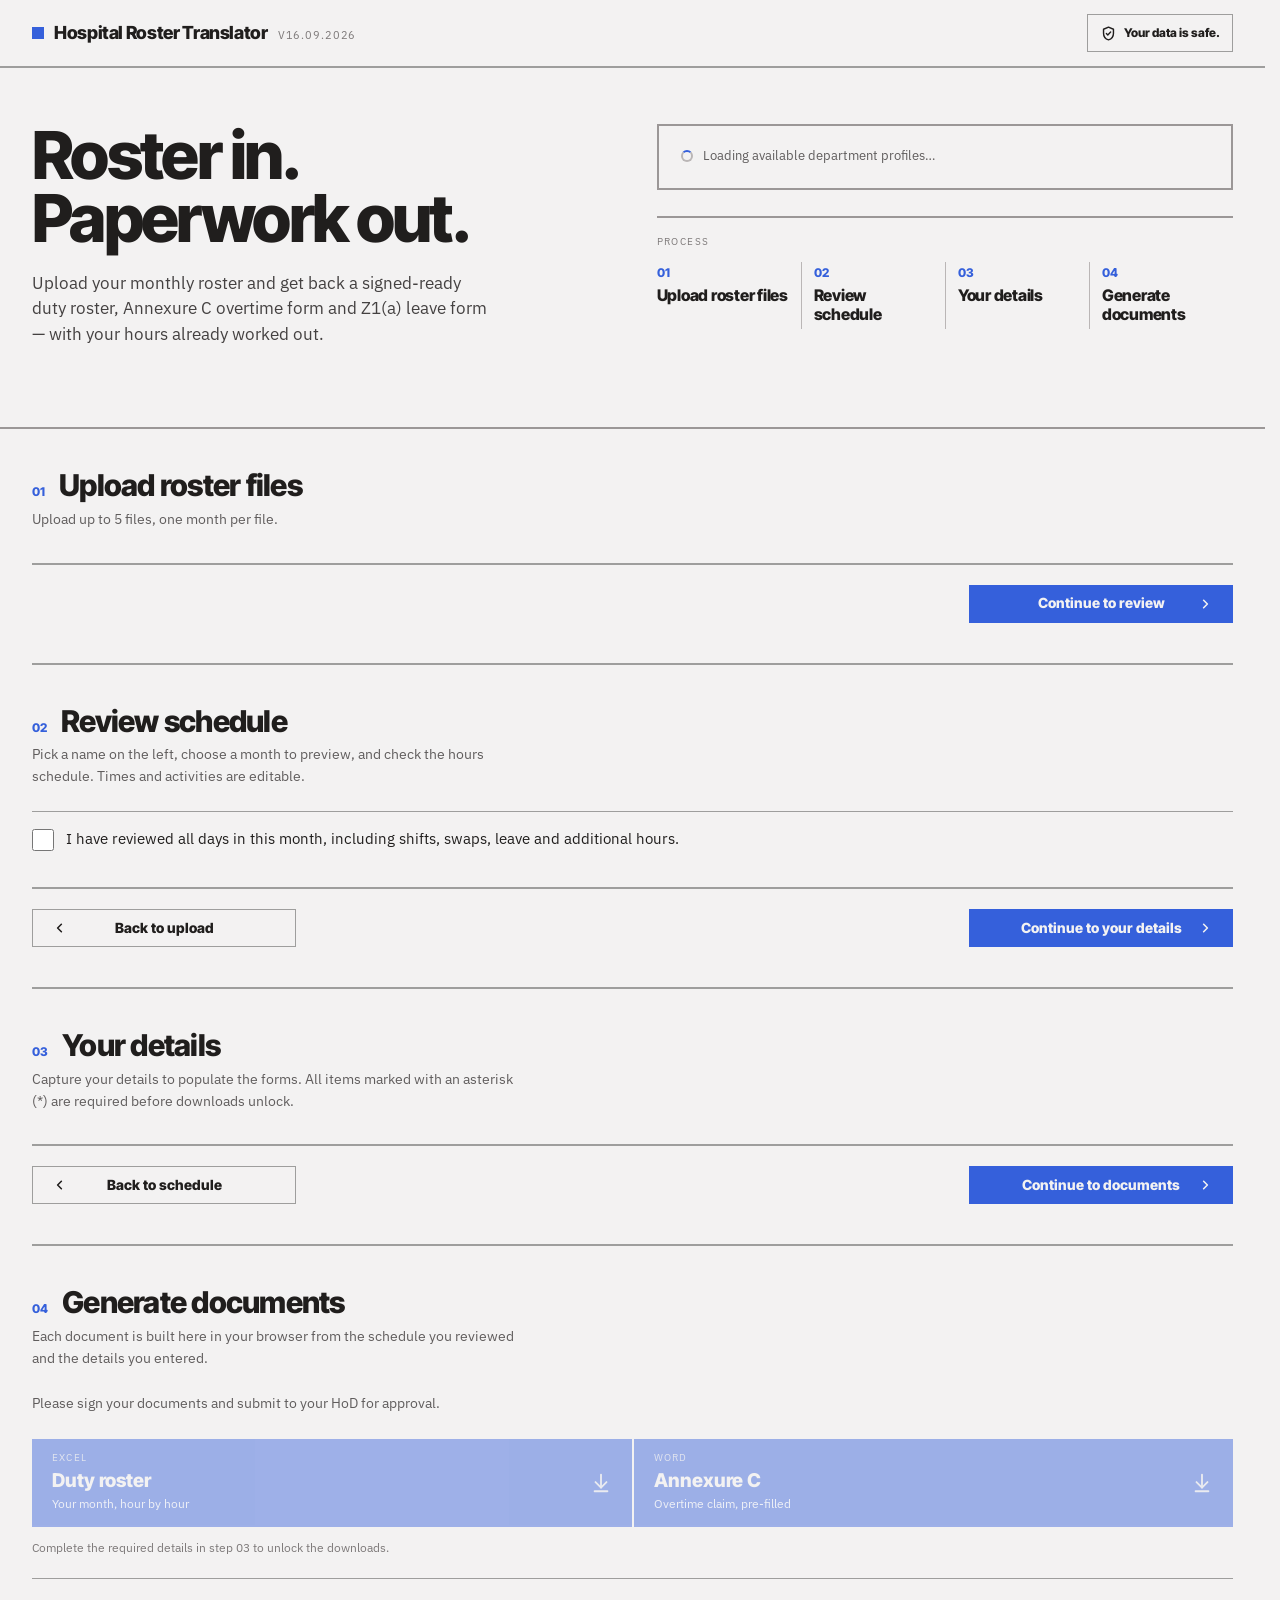
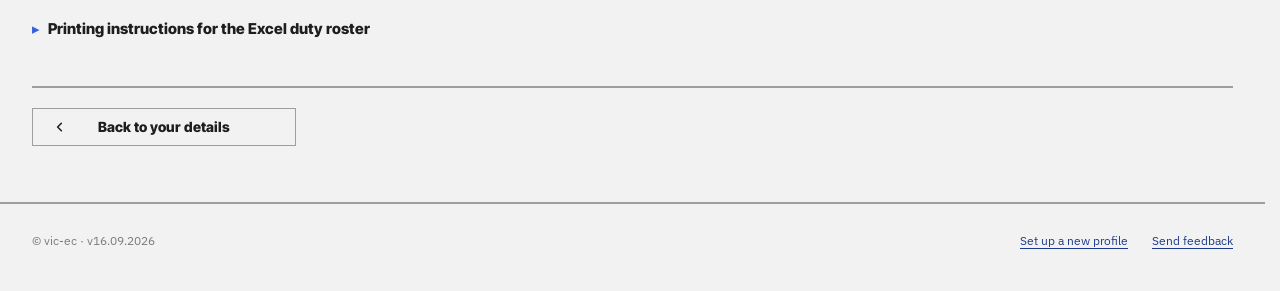
==== commit 76a7a387: "Read a consultant roster's month off the sheet, not the file name A consultant roster saved as "Cons" ====
--- a/index.html
+++ b/index.html
@@ -137,6 +137,10 @@
   padding: var(--space-2) calc(var(--space-3) * 1.2); border-radius: var(--radius-md);
 }
 .btn svg { display: block; }
+/* The same floor, at every width rather than only on a phone: without it a
+   .btn sized by its padding alone came out ~35px while the header's buttons
+   and every .input stood at 38. */
+.btn { min-height: var(--control-h); }
 .btn:disabled { opacity: 0.45; cursor: not-allowed; }
 .btn-primary { background: var(--color-accent); color: var(--color-bg); }
 .btn-primary:hover:not(:disabled) { background: var(--color-accent-600); }
@@ -157,8 +161,11 @@
 
 /* ── forms ──────────────────────────────────────────────────── */
 .field > label { display: block; font-size: 12px; margin-bottom: 5px; color: color-mix(in srgb, var(--color-text) 70%, transparent); }
+/* --control-h is the one height, and it is the header's too: a hard-coded 36
+   here left every dropdown and text box two pixels short of the buttons beside
+   them in the header bar. */
 .input, .field select, .field input[type=text], .field textarea {
-  width: 100%; min-height: 36px; padding: 6px 10px; font: inherit; font-size: 14px;
+  width: 100%; min-height: var(--control-h); padding: 6px 10px; font: inherit; font-size: 14px;
   color: var(--color-text); caret-color: var(--color-accent);
   background: var(--color-surface); border: 1px solid var(--color-divider); border-radius: 0;
 }
@@ -168,7 +175,7 @@
 select.input, .field select {
   appearance: none;
   background-image: linear-gradient(45deg, transparent 50%, #201e1d 50%), linear-gradient(135deg, #201e1d 50%, transparent 50%);
-  background-position: calc(100% - 16px) 15px, calc(100% - 11px) 15px;
+  background-position: calc(100% - 16px) 16px, calc(100% - 11px) 16px;
   background-size: 5px 5px, 5px 5px; background-repeat: no-repeat; padding-right: 32px;
 }
 .req-star::after { content: " required"; position: absolute; width: 1px;
@@ -370,7 +377,25 @@
   font-variant-numeric: tabular-nums; margin-left: auto; }
 .rv-step { width: var(--control-h); height: var(--control-h); padding: 0; flex: none; }
 .rv-step svg { width: 16px; height: 16px; }
-.rv-page { position: relative; margin-bottom: 14px; border: 1px solid var(--color-divider); }
+/* A magnifier is a denser glyph than a chevron and reads heavier at the same
+   size, so it is drawn a little smaller. The button keeps --control-h, or it
+   would fall out of line with the step arrows beside it. */
+.rv-zoom .rv-step svg { width: 14px; height: 14px; }
+/* Zoom widens the page box past the panel and .rv-body scrolls sideways under
+   it. The canvas is width:100% of this box and the highlight layer is in
+   percentages, so one variable moves both and neither needs repainting. */
+.rv-page { position: relative; margin-bottom: 14px; border: 1px solid var(--color-divider);
+  width: calc(100% * var(--rv-zoom, 1)); max-width: none; }
+.rv-body { overflow-x: auto; }
+.rv-zoom { display: flex; align-items: center; gap: 8px; margin-top: 10px; }
+.rv-zoom-label { font-size: 11px; letter-spacing: .1em; text-transform: uppercase;
+  color: var(--color-neutral-700); }
+.rv-pct { font-size: 12px; color: var(--color-neutral-700); min-width: 46px;
+  text-align: center; font-variant-numeric: tabular-nums; }
+.rv-fit { height: var(--control-h); padding: 0 10px; font-size: 12px; }
+/* The note carries an error or the grid reader's tally; over a PDF page there
+   is nothing to say, and an empty paragraph should not hold the space. */
+.rv-note:empty { display: none; }
 .rv-body canvas { display: block; width: 100%; height: auto; }
 /* The highlight layer sits over the painted page; boxes are percentages of
    the viewport, so they hold as the canvas scales to the panel width. */
@@ -389,6 +414,9 @@
   .rv-find label { display: none; }
   .rv-find input { max-width: none; flex: 1 1 140px; }
   .rv-count { order: 3; width: 100%; margin-left: 0; }
+  /* Same reasoning as the find label: the magnifiers and the percentage say
+     what the row is, and a 320px screen has no width to spare. */
+  .rv-zoom-label { display: none; }
 }
 .rv-grid { border-collapse: collapse; font-size: 12px; width: 100%; }
 .rv-grid th, .rv-grid td { border: 1px solid var(--color-divider); padding: 4px 7px;
@@ -1233,7 +1261,7 @@
   <div class="brand">
     <span class="brand-mark"></span>
     <span class="brand-name" id="headerTitle">Hospital Roster Translator</span>
-    <span class="brand-ver">v15.09.2026</span>
+    <span class="brand-ver">v16.09.2026</span>
   </div>
   <span class="ec-mode" id="ecMode" style="display:none;"></span>
   <span class="hdr-ctx" id="hdrCtx" hidden>
@@ -1612,7 +1640,7 @@
 
 <footer>
   <div class="wrap footer-inner">
-    <span class="copy">&copy; vic-ec &middot; v15.09.2026</span>
+    <span class="copy">&copy; vic-ec &middot; v16.09.2026</span>
     <a href="#" id="openWizardLink">Set up a new profile</a>
     <a href="mailto:Paul.Xafis&#64;westerncape.gov.za?subject=EC%20Roster%20Translator%20%E2%80%94%20Feedback">Send feedback</a>
   </div>
@@ -3372,6 +3400,24 @@
   const MONTHS_IDX = {January:0,February:1,March:2,April:3,May:4,June:5,
     July:6,August:7,September:8,October:9,November:10,December:11};
 
+  // ── The month this roster is for ────────────────────────────────────────
+  // It is printed at the top of the sheet — "Consultant duty Roster April
+  // 2026" — and the grid itself never repeats it. The caller used to take it
+  // from the file name alone, so "Consultant Duty Roster 2026 Shared.pdf"
+  // fell through to *today's* month: April's roster was filed as September,
+  // and getConsultantShifts drops every day whose month is not the selected
+  // one, so the preview showed April's duties against September's dates.
+  // Everything above the header row is title rather than grid, so no date
+  // cell and no weekday can be mistaken for the month.
+  const titleText = words.filter(w => w.y < DATA_Y)
+    .sort((a, b) => a.y - b.y || a.x - b.x).map(w => w.text).join(' ');
+  const titleHit = titleText.match(new RegExp(
+    '\\b(' + Object.keys(MONTHS_IDX).join('|') + ')\\b[^0-9]{0,12}(20\\d{2})?', 'i'));
+  const titleMonthName = titleHit
+    ? titleHit[1][0].toUpperCase() + titleHit[1].slice(1).toLowerCase() : null;
+  const titleMonth = titleMonthName !== null ? MONTHS_IDX[titleMonthName] : null;
+  const titleYear  = titleHit && titleHit[2] ? parseInt(titleHit[2], 10) : null;
+
   function colFor(x) {
     for (const [name, {x_min, x_max}] of Object.entries(cols)) {
       if (x >= x_min && x < x_max) return name;
@@ -3660,7 +3706,7 @@
     });
   }
 
-  return { days, doctors };
+  return { days, doctors, month: titleMonth, monthName: titleMonthName, year: titleYear };
 }
 
 // ── getConsultantShifts ──────────────────────────────────────────────────────
@@ -7250,18 +7296,27 @@
       const buf = await readFile(cFile);
       const result = await parseConsultantRosterPDF(buf, activeProfile);
 
-      const fnYearMatch = cFile.name.match(/20\d{2}/);
-      const year = fnYearMatch ? parseInt(fnYearMatch[0]) : new Date().getFullYear();
-      const monthMatch = cFile.name.match(
+      // The sheet's own title line wins, the file name is the fallback, and
+      // today's date is the last resort. It used to be the file name alone —
+      // so "Consultant Duty Roster 2026 Shared.pdf", an April roster with no
+      // month in its name, was filed under whatever month it happened to be
+      // opened in, and every one of its days was then filtered out of the
+      // month the app said it was showing.
+      const fnYearMatch  = cFile.name.match(/20\d{2}/);
+      const fnMonthMatch = cFile.name.match(
         /January|February|March|April|May|June|July|August|September|October|November|December/i
       );
-      const detectedMonth = monthMatch
-        ? MONTHS_IDX[monthMatch[0].toLowerCase()]
-        : new Date().getMonth();
+      const detectedMonth = result.month != null ? result.month
+        : (fnMonthMatch ? MONTHS_IDX[fnMonthMatch[0].toLowerCase()]
+                        : new Date().getMonth());
+      const detectedName = result.month != null ? result.monthName
+        : (fnMonthMatch ? fnMonthMatch[0] : '');
+      const year = result.year != null ? result.year
+        : (fnYearMatch ? parseInt(fnYearMatch[0]) : new Date().getFullYear());
 
       for (const d of result.days) {
         d.month = detectedMonth;
-        d.monthName = monthMatch ? monthMatch[0] : '';
+        d.monthName = detectedName;
       }
       allDays.push(...result.days);
       result.doctors.forEach(d => allDoctors.add(d));
@@ -7404,13 +7459,17 @@
   const b = $('proceedDownloadBtn');
   return !!b && !b.disabled;
 }
-// Why the user cannot move on yet — shown, never merely implied.
+// Why the user cannot move on yet. Three answers: null for a step that is
+// done, a sentence for one that is blocked by something the user has to go and
+// find, and `true` for one blocked by a control they are already looking at —
+// the Extract data button in step 1, the review tickbox in step 2 — where the
+// sentence only read back what was on screen an inch away. `true` still blocks
+// Continue and still greys the later steps; it just says nothing.
 function wizBlockedReason(step){
-  if (step === 1) return wizExtracted() ? null
-    : 'Add a roster file and choose Extract data before continuing.';
+  if (step === 1) return wizExtracted() ? null : true;
   if (step === 2) {
     if (!wizPreviewed()) return 'Pick a name and a month, then choose Preview schedule.';
-    if (!wizReviewed)    return 'Confirm you have reviewed every day in the month.';
+    if (!wizReviewed)    return true;
     return null;
   }
   if (step === 3) return wizDetailsDone() ? null
@@ -7465,7 +7524,9 @@
   if (note) {
     let why = null;
     for (let s = 1; s <= 4 && !why; s++) if (!wizCanEnter(s)) why = wizBlockedReason(s - 1);
-    note.textContent = why || '';
+    // A wordless reason (`true`) blocks the step without a sentence to print.
+    if (typeof why !== 'string') why = '';
+    note.textContent = why;
     note.hidden = !why;
   }
 }
@@ -7511,7 +7572,7 @@
     if (fwd) fwd.disabled = !!reason;
     // Step 3's reason is already printed under the fields it is about, so the
     // button stays disabled there but says nothing a second time.
-    const spoken = s.n === 3 ? null : reason;
+    const spoken = (s.n === 3 || reason === true) ? null : reason;
     if (why) {
       why.hidden = !spoken;
       const t = why.querySelector('.txt');
@@ -7719,8 +7780,9 @@
     const ext = String(entry.name).split('.').pop().toLowerCase();
     if (ext === 'pdf') {
       await drawPdfInto(body, buf);
+      rvApplyZoom();
       rvApplyFind();
-      if (note) note.textContent = 'The file as uploaded. Compare it with the schedule behind this panel.';
+      if (note) note.textContent = '';   // the page speaks for itself
     } else {
       const { rows, tables } = await gridRowsFor(buf, entry.name);
       rvGridRows = rows;
@@ -7908,9 +7970,37 @@
   rvHitIdx = i;
   if (i < 0 || !rvHits[i]) return;
   rvHits[i].forEach(el => el.classList.add('is-current'));
-  rvHits[i][0].scrollIntoView({ block: 'center' });
-}
-
+  rvHits[i][0].scrollIntoView({ block: 'center', inline: 'center' });
+}
+
+// ── Zoom ───────────────────────────────────────────────────────────────────
+// A month of a consultant roster is a wide, dense table, and at the width of a
+// phone it is unreadable. Zoom widens the page box past the panel and lets the
+// body scroll sideways; the canvas is painted once at twice its natural size
+// and the highlight layer is positioned in percentages, so both stay sharp and
+// aligned without re-rendering a page. It is deliberately not reset when the
+// panel closes: the whole point is to check the file against the schedule
+// behind it, which means opening and closing repeatedly at one magnification.
+const RV_ZOOMS = [1, 1.25, 1.5, 2, 2.5, 3, 4];
+let rvZoomIdx = 0;
+function rvApplyZoom(){
+  const body = $('rosterViewBody');
+  if (body) body.style.setProperty('--rv-zoom', String(RV_ZOOMS[rvZoomIdx]));
+  const pct = $('rosterViewZoomPct');
+  if (pct) pct.textContent = Math.round(RV_ZOOMS[rvZoomIdx] * 100) + '%';
+  const out = $('rosterViewOut'), zin = $('rosterViewIn');
+  if (out) out.disabled = rvZoomIdx === 0;
+  if (zin) zin.disabled = rvZoomIdx === RV_ZOOMS.length - 1;
+}
+function rvZoomBy(d){
+  const next = Math.min(RV_ZOOMS.length - 1, Math.max(0, rvZoomIdx + d));
+  if (next === rvZoomIdx) return;
+  rvZoomIdx = next;
+  rvApplyZoom();
+  // Keep whatever match is current in view, since the page just changed size.
+  if (rvHitIdx >= 0 && rvHits[rvHitIdx])
+    rvHits[rvHitIdx][0].scrollIntoView({ block: 'center', inline: 'center' });
+}
 function rvStep(d){
   if (!rvHits.length) return;
   const n = rvHits.length;
@@ -7947,6 +8037,9 @@
   if (!e.target || !e.target.closest) return;
   if (e.target.closest('#rosterViewPrev')) rvStep(-1);
   else if (e.target.closest('#rosterViewNext')) rvStep(1);
+  else if (e.target.closest('#rosterViewOut')) rvZoomBy(-1);
+  else if (e.target.closest('#rosterViewIn')) rvZoomBy(1);
+  else if (e.target.closest('#rosterViewFit')) { rvZoomIdx = 0; rvApplyZoom(); }
 });
 
 document.addEventListener('change', e => {
@@ -8407,10 +8500,17 @@
       <div class="rv-find">
         <label for="rosterViewFind">Find</label>
         <input type="search" id="rosterViewFind" class="input" autocomplete="off" spellcheck="false"
-          placeholder="Highlight a name — e.g. a surname on the roster">
+          placeholder="Surname…">
         <span class="rv-count" id="rosterViewCount" role="status" aria-live="polite"></span>
         <button type="button" class="btn btn-secondary rv-step" id="rosterViewPrev" title="Previous match" aria-label="Previous match" disabled><svg viewBox="0 0 24 24" fill="none" stroke="currentColor" stroke-width="2" stroke-linecap="round" stroke-linejoin="round" aria-hidden="true"><path d="m18 15-6-6-6 6"/></svg></button>
         <button type="button" class="btn btn-secondary rv-step" id="rosterViewNext" title="Next match" aria-label="Next match" disabled><svg viewBox="0 0 24 24" fill="none" stroke="currentColor" stroke-width="2" stroke-linecap="round" stroke-linejoin="round" aria-hidden="true"><path d="m6 9 6 6 6-6"/></svg></button>
+      </div>
+      <div class="rv-zoom">
+        <span class="rv-zoom-label">Zoom</span>
+        <button type="button" class="btn btn-secondary rv-step" id="rosterViewOut" title="Zoom out" aria-label="Zoom out"><svg viewBox="0 0 24 24" fill="none" stroke="currentColor" stroke-width="2" stroke-linecap="round" stroke-linejoin="round" aria-hidden="true"><circle cx="11" cy="11" r="8"/><path d="m21 21-4.3-4.3"/><path d="M8 11h6"/></svg></button>
+        <span class="rv-pct" id="rosterViewZoomPct" role="status" aria-live="polite">100%</span>
+        <button type="button" class="btn btn-secondary rv-step" id="rosterViewIn" title="Zoom in" aria-label="Zoom in"><svg viewBox="0 0 24 24" fill="none" stroke="currentColor" stroke-width="2" stroke-linecap="round" stroke-linejoin="round" aria-hidden="true"><circle cx="11" cy="11" r="8"/><path d="m21 21-4.3-4.3"/><path d="M8 11h6"/><path d="M11 8v6"/></svg></button>
+        <button type="button" class="btn btn-secondary rv-fit" id="rosterViewFit">Fit</button>
       </div>
       </div>
       <p class="rv-note" id="rosterViewNote"></p>
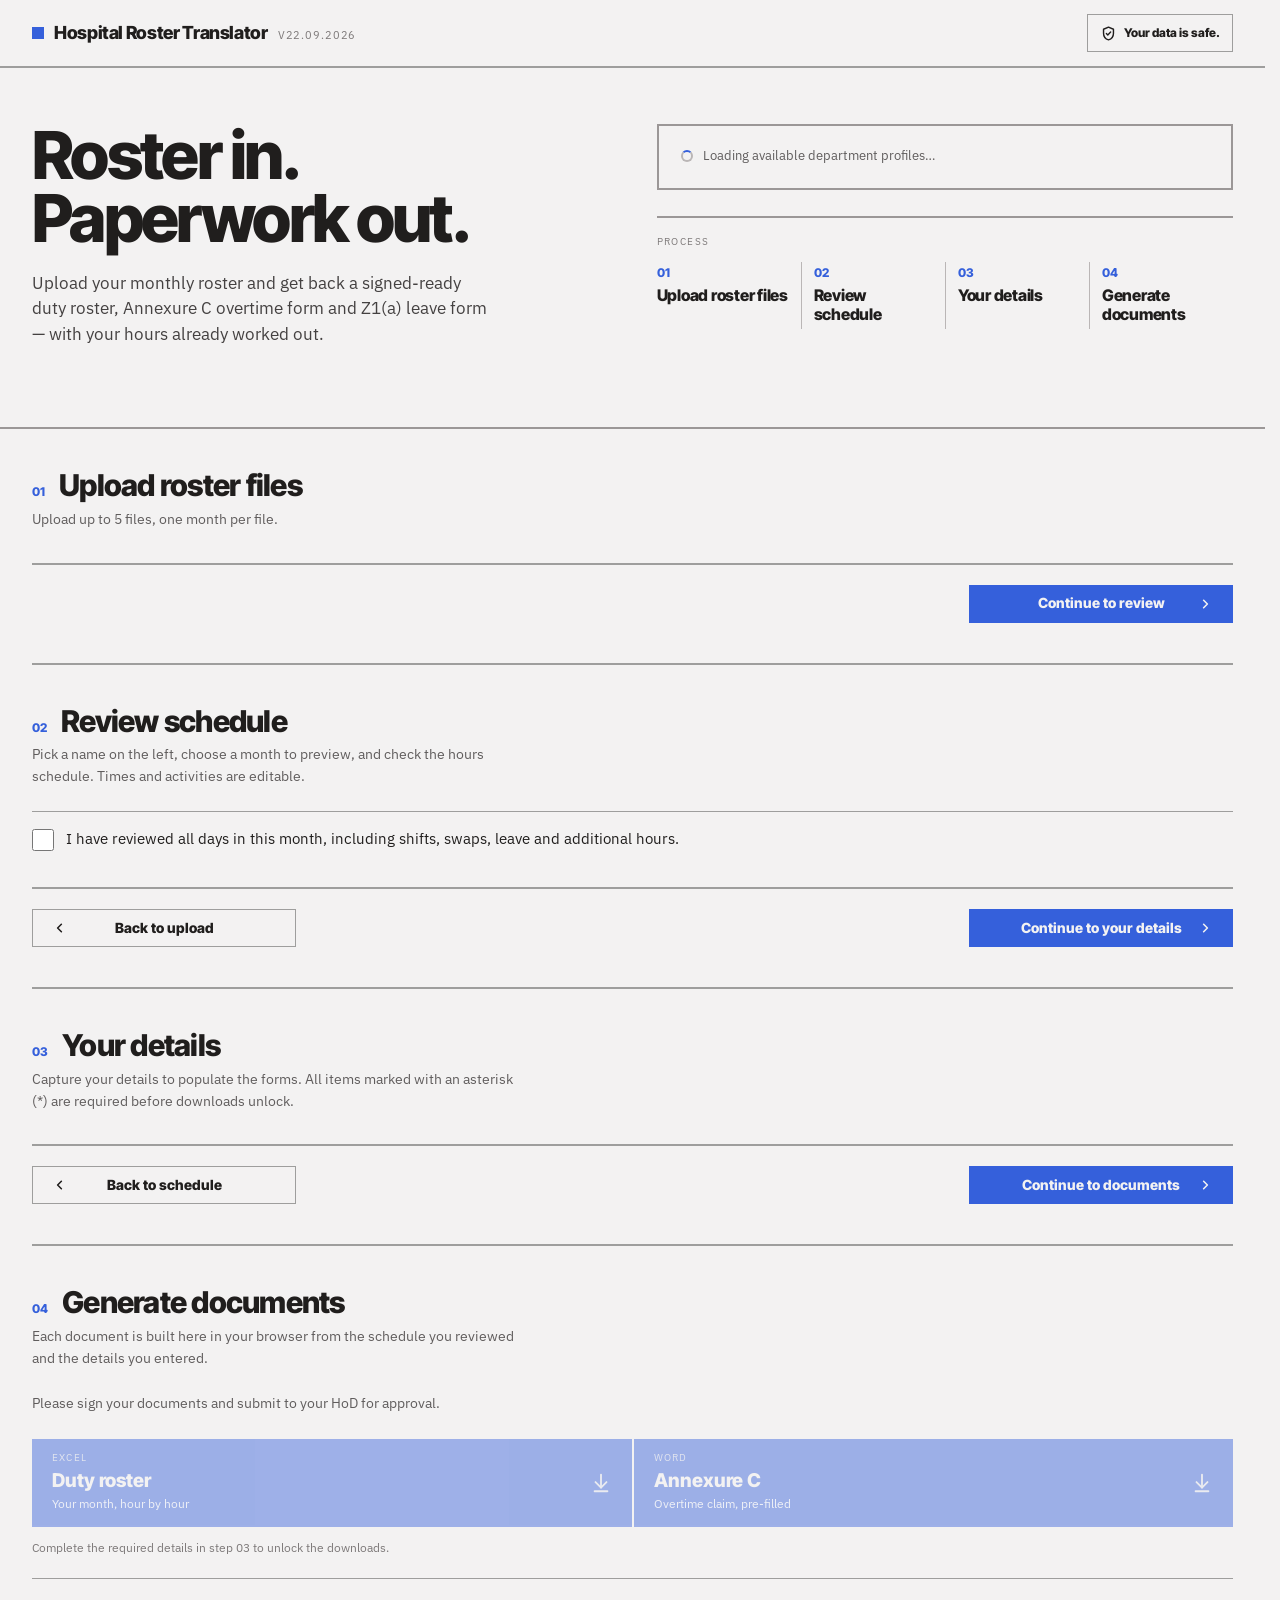
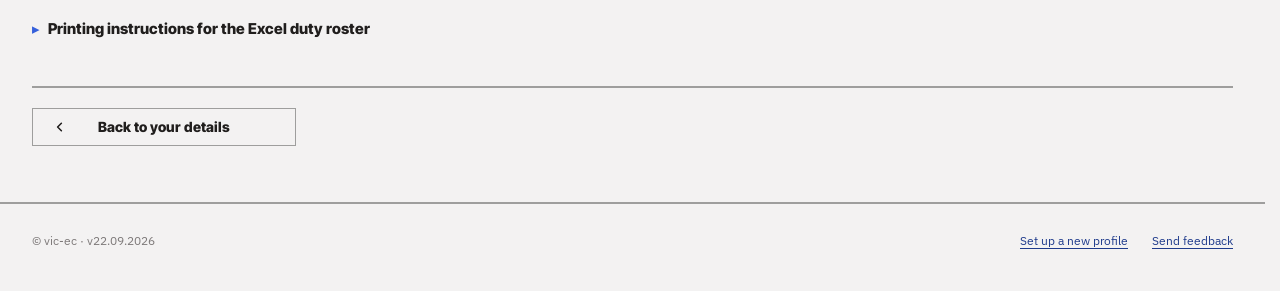
==== commit 484e243d: "Count the consultant files, and let the viewer be moved aside Three things.  The extract status line" ====
--- a/index.html
+++ b/index.html
@@ -345,19 +345,41 @@
 .modal-overlay.is-wide .modal-panel { max-width: 1100px; width: 100%;
   display: flex; flex-direction: column; max-height: calc(100vh - 48px); }
 .modal-overlay.is-wide .modal-body { overflow: auto; flex: 1 1 auto; }
-/* The File picker and the find row stay on screen while the pages scroll
-   under them. Stepping through matches is exactly when the next-match button
-   is wanted, and it used to scroll out of the panel with the first page.
-   .modal-body is the scroller. Sticky offsets pin the *margin* box, so a
-   negative top margin here does not pull the bar up — it pushes the visible
-   box down by that much and leaves a strip of the body's top padding above it
-   for pages to show through. The body's top padding is zeroed for this panel
-   instead and the bar supplies its own, which puts it flush with the
-   scrollport. The negative side margins are still wanted: without them a page
-   slides through the 22px gap beside it. Opaque background for the same
-   reason — pages pass behind this. */
-#rosterViewOverlay .modal-body { padding-top: 0; }
-.rv-tools { position: sticky; top: 0; z-index: 2;
+/* The tools row is out of the scroller, not stuck to the top of it. It used to
+   be `position: sticky` inside .modal-body, which scrolled both axes: the
+   horizontal scrollbar then belonged to a .rv-body as tall as every page, so
+   at any zoom it sat at the bottom of the *content* — off screen, reachable
+   only by scrolling to the end of the file. Now .modal-body is a flex column
+   that does not scroll at all, the tools row and the note are fixed rows in
+   it, and .rv-body is the one scroller for both axes — so both its scrollbars
+   are at the panel's own edges whatever the zoom, and the find row cannot
+   scroll away because it is not in the scroller. The negative side margins
+   are still wanted, or the row stops short of the panel edge; the opaque
+   background no longer matters but costs nothing. */
+/* Anchored to the top of the overlay rather than centred in it. The panel's
+   height changes as it is dragged (see rvApplyPos), and a centred box moves
+   its own top when its height changes — so the drag and the re-centring
+   compounded and the panel ran away from the pointer. From flex-start its
+   natural top is the overlay's padding and nothing else. */
+#rosterViewOverlay .modal-panel { align-self: flex-start;
+  height: calc(100vh - 48px); }
+#rosterViewOverlay .modal-body { padding-top: 0; overflow: hidden;
+  display: flex; flex-direction: column; min-height: 0; }
+#rosterViewOverlay .rv-note { flex: none; }
+#rosterViewOverlay .rv-body { flex: 1 1 auto; min-height: 0; overflow: auto; }
+/* Modeless: the viewer exists to be read against the schedule behind it, so
+   the page stays live — no scrim, no inert shell, and the backdrop must not
+   swallow a click meant for a cell underneath. Only the panel takes pointer
+   events; only the close button closes it. */
+.modal-overlay.is-modeless { background: none; pointer-events: none; }
+.modal-overlay.is-modeless .modal-panel { pointer-events: auto; }
+/* ...and it can be dragged out of the way by its head. touch-action keeps a
+   drag from scrolling the page under it on a phone. */
+#rosterViewOverlay .modal-head { cursor: move; touch-action: none;
+  user-select: none; -webkit-user-select: none; }
+#rosterViewOverlay .modal-head .modal-close { cursor: pointer; }
+#rosterViewOverlay.rv-dragging .modal-panel { box-shadow: var(--shadow-lg); }
+.rv-tools { flex: none;
   background: var(--color-bg);
   margin: 0 -22px 14px; padding: 14px 22px 12px;
   border-bottom: 1px solid var(--color-divider); }
@@ -386,7 +408,6 @@
    percentages, so one variable moves both and neither needs repainting. */
 .rv-page { position: relative; margin-bottom: 14px; border: 1px solid var(--color-divider);
   width: calc(100% * var(--rv-zoom, 1)); max-width: none; }
-.rv-body { overflow-x: auto; }
 .rv-zoom { display: flex; align-items: center; gap: 8px; margin-top: 10px; }
 .rv-zoom-label { font-size: 11px; letter-spacing: .1em; text-transform: uppercase;
   color: var(--color-neutral-700); }
@@ -1261,7 +1282,7 @@
   <div class="brand">
     <span class="brand-mark"></span>
     <span class="brand-name" id="headerTitle">Hospital Roster Translator</span>
-    <span class="brand-ver">v16.09.2026</span>
+    <span class="brand-ver">v22.09.2026</span>
   </div>
   <span class="ec-mode" id="ecMode" style="display:none;"></span>
   <span class="hdr-ctx" id="hdrCtx" hidden>
@@ -1640,7 +1661,7 @@
 
 <footer>
   <div class="wrap footer-inner">
-    <span class="copy">&copy; vic-ec &middot; v16.09.2026</span>
+    <span class="copy">&copy; vic-ec &middot; v22.09.2026</span>
     <a href="#" id="openWizardLink">Set up a new profile</a>
     <a href="mailto:Paul.Xafis&#64;westerncape.gov.za?subject=EC%20Roster%20Translator%20%E2%80%94%20Feedback">Send feedback</a>
   </div>
@@ -5431,7 +5452,7 @@
   state.pendingFiles=[];state.parsedFiles=[];state.rosterData=null;state.selectedDoctor=null;
   state.editedShifts={};state.originalShifts={};state.dirtyDays.clear();state.availableMonths=new Set();
   state.savedDetails={firstName:'',surname:'',persal:'',supervisor:'',sigDate:'',designation:'',designationOther:'',address:''};
-  state.consultantFile=null;state.consultantFiles=[];state.consultantData=null;if($('consultantZone')) setConsultantFile(null);
+  state.consultantFile=null;state.consultantFiles=[];state.consultantData=null;state.consultantFileCount=0;state.consultantFileErrors=[];if($('consultantZone')) setConsultantFile(null);
   renderFileList();$('parseBtn').disabled=true;$('clearBtn').style.display='none';
   rosterList.style.display='none';setStatus('');
   $('doctorGrid').innerHTML='<div class="empty">No roster parsed yet</div>';
@@ -5551,14 +5572,24 @@
       await parseAndStoreConsultantRoster();
       const cDocs=state.consultantData?.doctors?.size||0;
       const total2=state.rosterData?.days.length||0,docs2=state.rosterData?.doctors.size||0;
-      const nFiles2=state.parsedFiles.length+(state.consultantFile?1:0);
+      // Every consultant file that parsed, not one. This counted
+      // state.consultantFile \u2014 the single-file field, which is 1 whether nine
+      // files were queued or one \u2014 and the consultant-only line had the 1
+      // written into it, so nine months of roster reported "across 1 file(s)".
+      const cFiles=state.consultantFileCount||0;
+      const cBad=(state.consultantFileErrors||[]).length;
+      const nFiles2=state.parsedFiles.length+cFiles;
+      const plural=n=>n===1?'file':'files';
+      // A consultant file that throws is dropped with only a console message,
+      // so a short count has to say so rather than quietly reading as a total.
+      const skipped=cBad?` \u00b7 ${cBad} ${plural(cBad)} could not be read`:'';
       const shiftOnly2=state.parsedFiles.length>0;
       setStatus(errors
         ?`\u2713 Extracted with ${errors} error(s) \u2014 ${total2} days, ${docs2} staff`
         :shiftOnly2
-          ?`\u2713 ${total2} days \u00b7 ${docs2} staff \u00b7 ${cDocs} consultant(s) across ${nFiles2} file(s)`
-          :`\u2713 ${total2} days \u00b7 ${cDocs} consultant(s) across 1 file(s)`
-        ,errors?'error':'success');
+          ?`\u2713 ${total2} days \u00b7 ${docs2} staff \u00b7 ${cDocs} consultant(s) across ${nFiles2} ${plural(nFiles2)}${skipped}`
+          :`\u2713 ${total2} days \u00b7 ${cDocs} consultant(s) across ${nFiles2} ${plural(nFiles2)}${skipped}`
+        ,errors||cBad?'error':'success');
     }catch(cerr){
       console.error('Consultant parse error',cerr);
       const total=state.rosterData?.days.length||0,docs=state.rosterData?.doctors.size||0;
@@ -7247,6 +7278,8 @@
   }
   state.consultantFile = state.consultantFiles[0] || null; // backward compat
   state.consultantData = null;
+  state.consultantFileCount = 0;
+  state.consultantFileErrors = [];
   renderConsultantList();
   if (state.consultantFiles.length) {
     $('parseBtn').disabled = false;
@@ -7258,6 +7291,8 @@
   state.consultantFiles = (state.consultantFiles || []).filter(f => f.name !== name);
   state.consultantFile = state.consultantFiles[0] || null;
   state.consultantData = null;
+  state.consultantFileCount = 0;
+  state.consultantFileErrors = [];
   renderConsultantList();
   if (!state.pendingFiles.length && !state.consultantFiles?.length) {
     $('parseBtn').disabled = true;
@@ -7270,6 +7305,8 @@
   state.consultantFiles = [];
   state.consultantFile = null;
   state.consultantData = null;
+  state.consultantFileCount = 0;
+  state.consultantFileErrors = [];
   renderConsultantList();
   if (!state.pendingFiles.length) {
     if ($('parseBtn')) $('parseBtn').disabled = true;
@@ -7290,6 +7327,14 @@
   const allDays = [], allDoctors = new Set();
   let lastDetectedMonth = new Date().getMonth();
   let lastDetectedYear  = new Date().getFullYear();
+  // How many files actually contributed, and which did not. The status line
+  // used to say "across 1 file(s)" however many were queued — it counted
+  // state.consultantFile, the single-file field, and the consultant-only
+  // branch had the 1 written into the string. A file that throws in here is
+  // dropped with only a console message, so the count has to be of files that
+  // parsed, and the ones that did not have to be named.
+  let okFiles = 0;
+  const failedFiles = [];
 
   for (const cFile of filesToParse) {
     try {
@@ -7322,12 +7367,16 @@
       result.doctors.forEach(d => allDoctors.add(d));
       lastDetectedMonth = detectedMonth;
       lastDetectedYear  = year;
+      okFiles++;
     } catch(err) {
       console.error('[Consultant] Parse error for', cFile.name, err);
+      failedFiles.push(cFile.name);
     }
   }
 
   state.consultantData = { days: allDays, doctors: allDoctors };
+  state.consultantFileCount  = okFiles;
+  state.consultantFileErrors = failedFiles;
 
   // Merge into main rosterData
   if (state.rosterData && state.parsedFiles.length) {
@@ -7865,6 +7914,9 @@
   const find=$('rosterViewFind');
   if(find) find.value=state.selectedDoctor||'';
   renderRosterView();
+  // The panel keeps where it was parked, but the window may have changed size
+  // since — re-clamp before it is shown rather than after.
+  requestAnimationFrame(()=>{ rvPos=rvClampPos(rvPos.x,rvPos.y); rvApplyPos(); });
 }
 
 // ── Roster viewer: find and highlight ──────────────────────────────────────
@@ -8044,6 +8096,93 @@
 
 document.addEventListener('change', e => {
   if (e.target && e.target.id === 'rosterViewPick') renderRosterView();
+});
+
+// ── Moving the viewer out of the way ───────────────────────────────────────
+// The panel is read *against* the schedule, so it has to be possible to see
+// both: it is dragged by its head, and the offset outlives a close for the
+// same reason the zoom does — a file is checked against the schedule by
+// opening and shutting it repeatedly, and re-parking it every time would be
+// the whole cost of being able to park it at all.
+//
+// The panel is centred by the overlay's flexbox, so the offset is a transform
+// rather than a left/top: nothing about the centring has to be unpicked, and
+// the layout still recentres by itself when the window changes size.
+let rvPos = { x: 0, y: 0 };
+const rvPanel = () => document.querySelector('#rosterViewOverlay .modal-panel');
+function rvApplyPos(){
+  const p = rvPanel();
+  if (!p) return;
+  p.style.transform = rvPos.x || rvPos.y
+    ? `translate(${rvPos.x}px, ${rvPos.y}px)` : '';
+  // Dragged downwards, the panel's foot would pass under the window edge and
+  // take the sideways scrollbar with it — the very thing pinning the scroller
+  // to the panel was meant to stop. The panel is given the room left below
+  // its own top instead, so both scrollbars stay on screen wherever it is
+  // parked. This needs the panel to have a definite height rather than a
+  // max-height: the overlay centres it, so a box that shrinks to its content
+  // moves its own top and there is nothing stable to measure from.
+  p.style.height = Math.max(240, window.innerHeight - 48 - rvPos.y) + 'px';
+}
+// Never let the head be dragged off screen — it is the only way to bring the
+// panel back, and the close button rides on it.
+//
+// This takes a *candidate* offset and returns the allowed one rather than
+// clamping rvPos in place: getBoundingClientRect reports the panel as the
+// transform currently applied leaves it, so the natural origin is the rect
+// minus the applied offset. Storing the new offset first and then reading the
+// rect measures the old transform against the new number and the clamp comes
+// out meaningless — the panel could be dragged clean off the screen.
+function rvClampPos(x, y){
+  const p = rvPanel();
+  if (!p) return { x, y };
+  const r = p.getBoundingClientRect();
+  const x0 = r.left - rvPos.x, y0 = r.top - rvPos.y;
+  const KEEP = 140, HEAD = 52;
+  return {
+    x: Math.max(KEEP - r.width - x0, Math.min(window.innerWidth - KEEP - x0, x)),
+    y: Math.max(-y0, Math.min(window.innerHeight - HEAD - y0, y)),
+  };
+}
+let rvDrag = null;
+document.addEventListener('pointerdown', e => {
+  if (!e.target || !e.target.closest) return;
+  const head = e.target.closest('#rosterViewOverlay .modal-head');
+  // The close button lives on the head and is not a handle.
+  if (!head || e.target.closest('.modal-close')) return;
+  const p = rvPanel();
+  if (!p) return;
+  rvDrag = { id: e.pointerId, x: e.clientX - rvPos.x, y: e.clientY - rvPos.y };
+  head.setPointerCapture(e.pointerId);
+  document.getElementById('rosterViewOverlay')?.classList.add('rv-dragging');
+  e.preventDefault();
+});
+document.addEventListener('pointermove', e => {
+  if (!rvDrag || e.pointerId !== rvDrag.id) return;
+  rvPos = rvClampPos(e.clientX - rvDrag.x, e.clientY - rvDrag.y);
+  rvApplyPos();
+});
+for (const ev of ['pointerup', 'pointercancel'])
+  document.addEventListener(ev, e => {
+    if (!rvDrag || e.pointerId !== rvDrag.id) return;
+    rvDrag = null;
+    document.getElementById('rosterViewOverlay')?.classList.remove('rv-dragging');
+  });
+// Double-click the head to put it back in the middle. The clamp keeps 140px of
+// the panel on screen, which is enough of the head to drag it back by — but
+// pushed far to the right it is the *close button* that has gone off the edge,
+// and dragging a panel back just to shut it is a poor way to spend a minute.
+document.addEventListener('dblclick', e => {
+  if (!e.target || !e.target.closest) return;
+  if (!e.target.closest('#rosterViewOverlay .modal-head')) return;
+  if (e.target.closest('.modal-close')) return;
+  rvPos = { x: 0, y: 0 };
+  rvApplyPos();
+});
+// A window that has shrunk can leave a parked panel off the edge.
+window.addEventListener('resize', () => {
+  if (!document.getElementById('rosterViewOverlay')?.classList.contains('open')) return;
+  rvPos = rvClampPos(rvPos.x, rvPos.y); rvApplyPos();
 });
 
 // ── Leave form only: a Z1(a) with no roster behind it ───────────────────────
@@ -8400,7 +8539,13 @@
 (function(){
   // Both overlays are body-level markup that comes after this script, so the
   // wiring waits for the document rather than running at parse time.
-  function dialog(btnId, overlayId, closeId, onOpen){
+  // opts.modeless leaves the page behind live: no scrim, no scroll lock, no
+  // inert shell, and no closing by clicking away. Only the roster viewer asks
+  // for it, and only because it is read *against* the schedule — the point is
+  // to edit a cell with the file still on screen, which a click-away dismissal
+  // makes impossible.
+  function dialog(btnId, overlayId, closeId, onOpen, opts){
+    const modeless=!!(opts&&opts.modeless);
     const btns=[].concat(btnId).map(id=>document.getElementById(id)).filter(Boolean);
     const btn=btns[0];
     const ov=document.getElementById(overlayId);
@@ -8413,28 +8558,31 @@
       lastFocus=document.activeElement;
       ov.classList.add('open');
       for(const b of btns) b.setAttribute('aria-expanded','true');
-      lockPageScroll();
-      if(shell) shell.inert=true;
+      if(!modeless){ lockPageScroll(); if(shell) shell.inert=true; }
       closeBtn.focus();
     }
     function close(){
       ov.classList.remove('open');
       for(const b of btns) b.setAttribute('aria-expanded','false');
-      unlockPageScroll();
-      if(shell) shell.inert=false;
+      if(!modeless){ unlockPageScroll(); if(shell) shell.inert=false; }
       if(lastFocus&&lastFocus.focus) lastFocus.focus();
     }
     for(const b of btns) b.addEventListener('click',open);
     closeBtn.addEventListener('click',close);
     // Clicking the backdrop, but not the panel, closes it.
-    ov.addEventListener('click',e=>{ if(e.target===ov) close(); });
+    if(!modeless) ov.addEventListener('click',e=>{ if(e.target===ov) close(); });
     // Choosing an action inside the panel dismisses it; the action itself is
     // handled by the delegated wizard listener, which needs the page live.
     ov.addEventListener('click',e=>{
       if(e.target.closest && e.target.closest('.modal-choice')) close();
     });
     document.addEventListener('keydown',e=>{
-      if(e.key==='Escape'&&ov.classList.contains('open')) close();
+      if(e.key!=='Escape'||!ov.classList.contains('open')) return;
+      // A modal owns every key while it is up. A modeless one does not: the
+      // schedule behind it is live, and an Escape closing a select there must
+      // not also dismiss the file the user is checking against.
+      if(modeless&&!ov.contains(document.activeElement)) return;
+      close();
     });
     // Handed back so a panel that validates its own form can stay open on a
     // failure and close itself on success. Nothing else reads this.
@@ -8458,7 +8606,7 @@
     dialog('hdrDeptBtn','wizEditOverlay','wizEditCloseBtn',()=>showEditChoices('dept'));
     dialog(['totalsToggle','totalsToggle2'],'totalsOverlay','totalsCloseBtn',updateTotalsDetail);
     for(const id of ['viewRosterBtn','hdrViewBtn','wizViewBtn'])
-      dialog(id,'rosterViewOverlay','rosterViewCloseBtn',rosterViewOpen);
+      dialog(id,'rosterViewOverlay','rosterViewCloseBtn',rosterViewOpen,{modeless:true});
   }
   if(document.readyState==='loading') document.addEventListener('DOMContentLoaded',wire);
   else wire();
@@ -8487,7 +8635,7 @@
   </div>
 </div>
 
-<div id="rosterViewOverlay" class="modal-overlay is-wide" role="dialog" aria-modal="true" aria-labelledby="rosterViewTitle">
+<div id="rosterViewOverlay" class="modal-overlay is-wide is-modeless" role="dialog" aria-modal="false" aria-labelledby="rosterViewTitle">
   <div class="modal-panel">
     <div class="modal-head">
       <h3 id="rosterViewTitle">Roster file</h3>
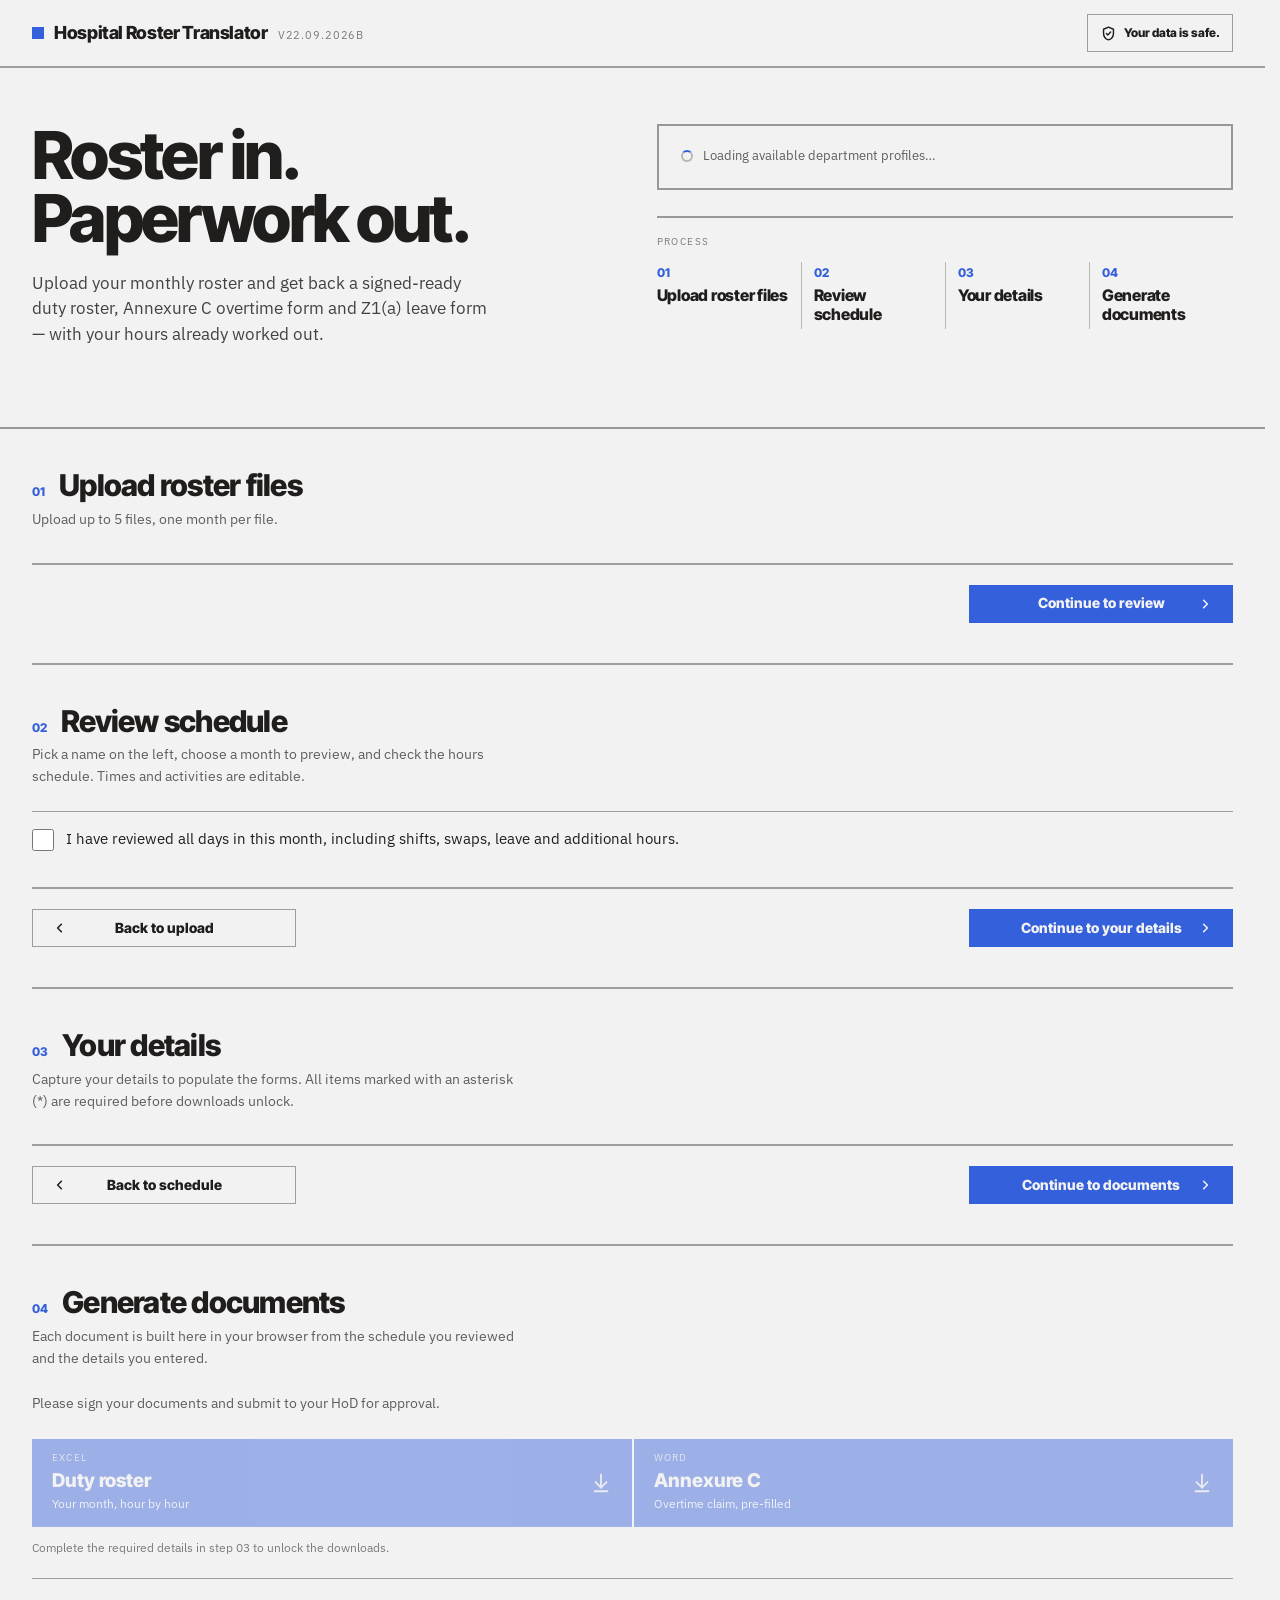
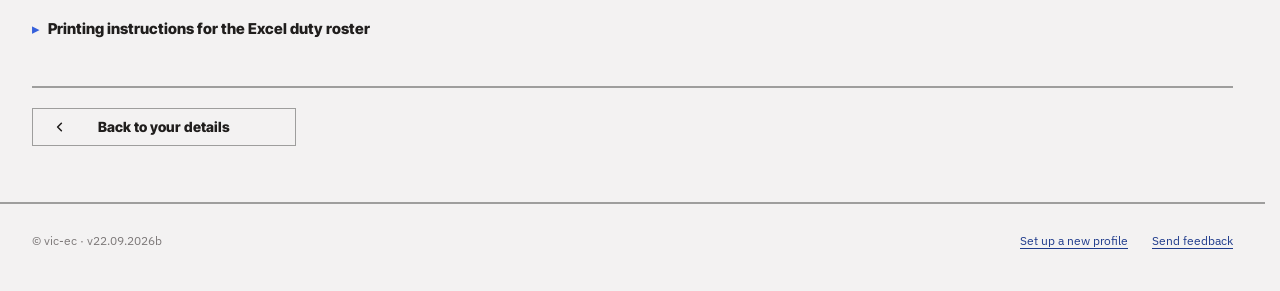
==== commit e5ba11ae: "Credit a half-day name, and let the viewer be sized Two things from the June 2026 consultant roster," ====
--- a/index.html
+++ b/index.html
@@ -64,6 +64,7 @@
   --control-h: 38px;
 
   /* Lucide RotateCcw, as a mask so it takes currentColor like a glyph would. */
+  --icon-square-pen: url('data:image/svg+xml;utf8,<svg xmlns="http://www.w3.org/2000/svg" viewBox="0 0 24 24" fill="none" stroke="black" stroke-width="2" stroke-linecap="round" stroke-linejoin="round"><path d="M12 3H5a2 2 0 0 0-2 2v14a2 2 0 0 0 2 2h14a2 2 0 0 0 2-2v-7"/><path d="M18.375 2.625a1 1 0 0 1 3 3l-9.013 9.014a2 2 0 0 1-.853.505l-2.873.84a.5.5 0 0 1-.62-.62l.84-2.873a2 2 0 0 1 .506-.852z"/></svg>');
   --icon-rotate-ccw: url('data:image/svg+xml;utf8,<svg xmlns="http://www.w3.org/2000/svg" viewBox="0 0 24 24" fill="none" stroke="black" stroke-width="2" stroke-linecap="round" stroke-linejoin="round"><path d="M3 12a9 9 0 1 0 9-9 9.75 9.75 0 0 0-6.74 2.74L3 8"/><path d="M3 3v5h5"/></svg>');
 
   --font-heading: "Inter Tight", system-ui, sans-serif;
@@ -356,13 +357,32 @@
    scroll away because it is not in the scroller. The negative side margins
    are still wanted, or the row stops short of the panel edge; the opaque
    background no longer matters but costs nothing. */
-/* Anchored to the top of the overlay rather than centred in it. The panel's
-   height changes as it is dragged (see rvApplyPos), and a centred box moves
-   its own top when its height changes — so the drag and the re-centring
-   compounded and the panel ran away from the pointer. From flex-start its
-   natural top is the overlay's padding and nothing else. */
-#rosterViewOverlay .modal-panel { align-self: flex-start;
-  height: calc(100vh - 48px); }
+/* Absolutely positioned, with rvApplyBox writing left/top/width/height. The
+   overlay centres on both axes, and centring fights sizing: widening the
+   panel moves its left edge by half the change, so the resize grip crawls
+   away from the pointer at half speed — the same feedback the height and the
+   drag had between them before. An explicit box has no layout to feed back
+   into. The overlay is `position: fixed; inset: 0`, so its padding box is the
+   viewport and these are plain viewport coordinates. */
+#rosterViewOverlay .modal-panel { position: absolute;
+  left: 0; top: 24px; height: calc(100vh - 48px); }
+/* The grip, in the panel's bottom-right corner: two rules at 45 degrees, the
+   shape every resizable box uses. `touch-action: none` so dragging it on a
+   phone resizes rather than scrolling the page under it. */
+.rv-grip { position: absolute; right: 0; bottom: 0; width: 20px; height: 20px;
+  cursor: nwse-resize; touch-action: none; z-index: 3; }
+.rv-grip::before, .rv-grip::after { content: ""; position: absolute;
+  right: 3px; background: var(--color-neutral-500); height: 1px;
+  transform: rotate(-45deg); transform-origin: right center; }
+.rv-grip::before { bottom: 5px; width: 11px; }
+.rv-grip::after  { bottom: 9px; width: 5px; }
+.rv-grip:hover::before, .rv-grip:hover::after { background: var(--color-accent); }
+/* The pop-out button is hidden for a grid file, which a new tab cannot draw —
+   the same rule the header's view icons follow, and it needs its own [hidden]
+   for the same reason: .btn sets a display that outranks the UA rule. */
+.rv-pop { width: var(--control-h); height: var(--control-h); padding: 0; flex: none; }
+.rv-pop svg { width: 15px; height: 15px; }
+.rv-pop[hidden] { display: none; }
 #rosterViewOverlay .modal-body { padding-top: 0; overflow: hidden;
   display: flex; flex-direction: column; min-height: 0; }
 #rosterViewOverlay .rv-note { flex: none; }
@@ -654,15 +674,51 @@
 }
 .time-edit:focus-visible { border-color: var(--color-accent); background: var(--color-accent-100); outline: none; }
 .time-edit::placeholder { color: var(--color-neutral-500); }
+/* A derived box is shown, not typed: OT1 From is where normal hours ended and
+   OT2 From where OT1 ended, so both follow rather than lead. */
+.time-edit[readonly] { background: var(--color-surface); color: var(--color-neutral-700);
+  cursor: default; }
+.time-edit[readonly]:focus-visible { border-color: var(--color-divider); background: var(--color-surface); }
+/* Every editable time box can be cleared without emptying it by hand. The
+   button overlays the box's right edge rather than taking padding from it, so
+   a read-only box with no button still centres its time on the same axis as
+   the ones beside it. It shows on hover or focus — six columns over thirty-one
+   rows is 186 crosses if they are all drawn at rest — and never over an empty
+   box, where there is nothing to clear. */
+.time-cell { position: relative; display: block; }
+.time-clear { position: absolute; top: 50%; right: 1px; transform: translateY(-50%);
+  width: 13px; height: 15px; display: none; align-items: center; justify-content: center;
+  padding: 0; border: 0; background: var(--color-bg); cursor: pointer; line-height: 1;
+  font-family: var(--font-heading); font-weight: 800; font-size: 13px;
+  color: var(--color-neutral-600); }
+.time-cell:hover .time-clear, .time-cell:focus-within .time-clear { display: flex; }
+.time-cell:focus-within .time-clear { background: var(--color-accent-100); }
+.time-cell:has(.time-edit:placeholder-shown) .time-clear { display: none; }
+.time-clear:hover { color: var(--color-danger-700); }
 .action-cell { text-align: center; white-space: nowrap; }
+/* The action column's head is the pencil, not the word. */
+.act-head { display: inline-block; width: 15px; height: 15px; vertical-align: middle;
+  background: currentColor;
+  -webkit-mask: var(--icon-square-pen) center / contain no-repeat;
+  mask: var(--icon-square-pen) center / contain no-repeat; }
+/* vertical-align: middle, not the initial baseline. An inline-flex box takes
+   its baseline from its first flex item, and the undo button's only item is a
+   masked ::before with no text in it — so the box has no baseline of its own
+   and its bottom margin edge is used instead, dropping it below the line and
+   adding its own descender space to the row. That is why the one row with an
+   undo button in it stood 1.6px taller than every other row. */
 .row-clear, .row-add, .row-undo {
   background: none; border: 0; border-radius: 0; cursor: pointer; padding: 0;
   width: 22px; height: 22px; display: inline-flex; align-items: center; justify-content: center;
+  vertical-align: middle;
   font-family: var(--font-heading); font-weight: 800; font-size: 14px; line-height: 1;
   color: var(--color-neutral-600);
 }
+/* 14px, the size of the × beside it: a circling arrow is a denser shape than
+   a cross and reads heavier at the same size — the same reason the viewer's
+   magnifiers are drawn smaller than the chevrons they sit with. */
 .row-undo { font-size: 0; }
-.row-undo::before { content: ""; display: block; width: 17px; height: 17px;
+.row-undo::before { content: ""; display: block; width: 14px; height: 14px;
   background: currentColor;
   -webkit-mask: var(--icon-rotate-ccw) center / contain no-repeat;
   mask: var(--icon-rotate-ccw) center / contain no-repeat; }
@@ -1184,6 +1240,8 @@
     content: "\2013"; position: absolute; left: -11px; top: 50%;
     transform: translateY(-50%); font-size: 14px; }
   .shift-row .time-edit { width: 100%; }
+  /* No hover on a phone, and the cards are roomy enough to carry it. */
+  .time-clear { display: flex; }
 
   /* Remove sits under the times and says what it does. */
   /* Top right of the card, on the same line as the weekday. Reversed so the
@@ -1282,7 +1340,7 @@
   <div class="brand">
     <span class="brand-mark"></span>
     <span class="brand-name" id="headerTitle">Hospital Roster Translator</span>
-    <span class="brand-ver">v22.09.2026</span>
+    <span class="brand-ver">v22.09.2026b</span>
   </div>
   <span class="ec-mode" id="ecMode" style="display:none;"></span>
   <span class="hdr-ctx" id="hdrCtx" hidden>
@@ -1661,7 +1719,7 @@
 
 <footer>
   <div class="wrap footer-inner">
-    <span class="copy">&copy; vic-ec &middot; v22.09.2026</span>
+    <span class="copy">&copy; vic-ec &middot; v22.09.2026b</span>
     <a href="#" id="openWizardLink">Set up a new profile</a>
     <a href="mailto:Paul.Xafis&#64;westerncape.gov.za?subject=EC%20Roster%20Translator%20%E2%80%94%20Feedback">Send feedback</a>
   </div>
@@ -3370,14 +3428,27 @@
     // space the whole cell fails both the date test and the weekday test, so
     // the row has no date, currentDate never advances and every row of the
     // file is skipped — the April export parsed as zero days because of it.
+    // Every word carries its centre as well as its left edge. A cell in these
+    // grids is *centred*, so its left edge moves with the length of what is
+    // in it — "Els" starts at 211, "Els / De Haan" in the same column at 195 —
+    // while the centre does not move at all. Clustering on the left edge
+    // therefore split one column into two whenever the month held both a
+    // short and a long entry, and only one of the two halves could be matched
+    // to the label: on the May 2026 roster that dropped most of duty slot 2,
+    // a third of slot 3 (every two-name cell, which is exactly the day two
+    // consultants share) and both leave cells that carried a second note.
+    // cx falls back to x when a PDF reports no width, so a file that gives
+    // nothing to measure parses precisely as it did before.
+    const w = item.width || 0;
+    const x = item.transform[4], y = H - item.transform[5];
     const fused = item.str.match(/^(\d{1,2})\s*([A-Z][a-z]+)$/);
     if (fused) {
-      const x = item.transform[4];
-      const y = H - item.transform[5];
-      words.push({ text: fused[1], x, y });
-      words.push({ text: fused[2], x: x + 8, y });
+      // Split the measured width between the two halves by character count.
+      const w1 = w * fused[1].length / (fused[1].length + fused[2].length);
+      words.push({ text: fused[1], x, y, cx: x + w1 / 2 });
+      words.push({ text: fused[2], x: x + (w1 || 8), y, cx: x + (w1 || 8) + (w - w1) / 2 });
     } else {
-      words.push({ text: item.str.trim(), x: item.transform[4], y: H - item.transform[5] });
+      words.push({ text: item.str.trim(), x, y, cx: x + w / 2 });
     }
   }
 
@@ -3481,7 +3552,11 @@
       const s2 = s3 && rightmost('2', s3.x);
       const s1 = s2 && rightmost('1', s2.x);
       if (!s1) continue;
-      return { at: [s1.x, s2.x, s3.x, m.x, l.x, c.x],
+      // Centres, to match what the columns are clustered on below. A label is
+      // centred over its column the same way its cells are, and "Meetings
+      // etc." is wide enough that its left edge sits a third of a column away
+      // from where it points.
+      return { at: [s1.cx, s2.cx, s3.cx, m.cx, l.cx, c.cx],
                y: Math.max(row.y, s1.y, s2.y, s3.y) };
     }
     return null;
@@ -3542,7 +3617,7 @@
   // columns — its own neighbours, not the labels' — so a column nothing was
   // matched to cannot bleed into the one beside it.
   function columnsFromLabels(head, dataRows) {
-    const columns = clusterColumns(dataRows.flatMap(r => r.ws.map(w => w.x)), 10);
+    const columns = clusterColumns(dataRows.flatMap(r => r.ws.map(w => w.cx)), 10);
     if (columns.length < 3) return null;
     const gaps = columns.slice(1).map((x, k) => x - columns[k]).sort((a, b) => a - b);
     const skipCost = gaps.length ? gaps[Math.floor(gaps.length / 2)] : 70;
@@ -3563,8 +3638,57 @@
     out.second = (callAt >= 0 && callAt + 1 < columns.length) ? bound(callAt + 1)
                                                              : { x_min: 0, x_max: 0 };
     out.__first = Math.min(...HEADER_WANT.map(([key]) => out[key].x_max > 0 ? out[key].x_min : Infinity));
+    // These ranges are in centre coordinates; profile.pdf_columns, the
+    // fallback when no header is found, was calibrated against left edges and
+    // must keep being read that way.
+    out.__centred = true;
     return out;
   }
+
+  // The Leave column's cell, read as the people actually on leave.
+  //
+  // The cell arrives as one text item ("Xafis Leave") or as separate tokens
+  // ("De", "Haan", "Leave") depending on the export, so it is joined back into
+  // one string first. It can also hold more than one note: 14 May 2026 reads
+  // "De Haan PALS, Xafis Leave", where PALS is a course and only Xafis is on
+  // leave — which the old read, taking the whole cell as one name, got wrong
+  // in both directions at once, marking De Haan on annual leave and Xafis on
+  // none.
+  //
+  // So the cell is split on commas and an entry counts only where it says
+  // Leave. A lone entry that does not say it is still taken as a name, which
+  // is what this column has always done — a roster writing bare surnames
+  // under a Leave heading must keep working. The word is only needed to tell
+  // two entries apart inside one cell, which is where the roster itself has
+  // drawn the distinction.
+  function readLeaveCell(tokens) {
+    const cell = stripQualifier(tokens.join(' '));
+    if (!cell) return [];
+    const parts = cell.split(/\s*[,;]\s*/).filter(Boolean);
+    const names = [];
+    for (const part of parts) {
+      const chunks = part.split(/\s*\bleave\b\s*/i);
+      if (chunks.length > 1) {
+        for (const c of chunks) if (c.trim()) names.push(c.trim());
+      } else if (parts.length === 1) {
+        names.push(part);
+      }
+    }
+    return names;
+  }
+
+  // A duty cell can qualify a name to say the consultant worked only part of
+  // the day: 19 June 2026 reads "Xafis/ Els (PM)" in slot 1 and "Els (AM)" in
+  // slot 2 — Els covers the whole day across two slots. The bracket is
+  // dropped, because it made the name unmatchable: "Els (AM)" is not Els to
+  // nameMatches (a three-letter name demands an exact match), so Els lost the
+  // day entirely, first on call and all, while the staff list gained two
+  // consultants who do not exist. The day is credited in full; the app has no
+  // half-day slot, and the times are editable, which is where a half day gets
+  // corrected.
+  const QUALIFIER_RE = /\s*\([^)]*\)\s*/g;
+  const stripQualifier = n =>
+    String(n).replace(QUALIFIER_RE, ' ').replace(/\s+/g, ' ').trim();
 
   // Join compound surnames: "De" + "Haan" → "De Haan"
   // Also handles slash pairs: "Cloete" + "/" + "Els" → "Cloete/Els"
@@ -3589,13 +3713,18 @@
       result.push(t);
       i++;
     }
-    return result;
+    // Every name in the grid comes out of here, so this is the one place the
+    // qualifier has to be dropped.
+    return result.map(stripQualifier).filter(Boolean);
   }
 
   if (header) {
     const fromLabels = columnsFromLabels(header, byRow(dataWords));
     if (fromLabels) cols = fromLabels;
   }
+  // Which coordinate the ranges are in. Columns found from the header are in
+  // centres; profile.pdf_columns, the fallback, is in left edges.
+  const keyX = w => (cols.__centred && w.cx != null) ? w.cx : w.x;
   // Everything left of the first real column is the date and weekday.
   const leftBound = (cols.__first != null && isFinite(cols.__first))
     ? cols.__first : cols.slot1.x_min;
@@ -3611,8 +3740,8 @@
     let dateNum = null, weekdayName = null;
 
     for (const w of rowWords) {
-      if (w.x < leftBound) continue;               // date/weekday, read below
-      const c = colFor(w.x);
+      if (keyX(w) < leftBound) continue;           // date/weekday, read below
+      const c = colFor(keyX(w));
       if (c && c in buckets) buckets[c].push(w.text);
     }
 
@@ -3620,7 +3749,7 @@
     // January's export prints the spreadsheet's own row numbers in a column
     // further left again, and taking the first number on the row made those
     // the dates — which is how that file reported a 34th of the month.
-    const leftWords = rowWords.filter(w => w.x < leftBound);
+    const leftWords = rowWords.filter(w => keyX(w) < leftBound);
     const wd = leftWords.find(w => WEEKDAYS.has(w.text) || WEEKENDS.has(w.text));
     if (wd) {
       weekdayName = wd.text;
@@ -3656,7 +3785,7 @@
       add(prev.slot3, joinTokens(buckets.slot3));
       add(prev.callNames, joinTokens(buckets.call.filter(t => !/^\d+$/.test(t))));
       add(prev.secondNames, joinTokens(buckets.second.filter(t => !/^\d+$/.test(t))));
-      add(prev.leaveNames, joinTokens(buckets.leave.filter(t => t !== 'Leave')));
+      add(prev.leaveNames, readLeaveCell(buckets.leave));
       for (const n of [...prev.slot1, ...prev.slot2, ...prev.slot3, ...prev.callNames, ...prev.secondNames])
         for (const one of n.split(PAIR_SEP)) if (one.trim().length > 1) doctors.add(one.trim());
       prev.allNames = [...new Set([...prev.slot1, ...prev.slot2, ...prev.slot3, ...prev.callNames]
@@ -3669,10 +3798,9 @@
     const slot2Names = joinTokens(buckets.slot2);
     const slot3Names = joinTokens(buckets.slot3);
 
-    // Parse leave: "De Haan Leave" → name is "De Haan", "Leave" is literal word
-    const leaveRaw = joinTokens(buckets.leave.filter(t => t !== 'Leave'));
-    const isLeave  = buckets.leave.includes('Leave') || leaveRaw.length > 0;
-    const leaveNames = leaveRaw;
+    // Parse leave: "De Haan Leave" → name is "De Haan", "Leave" is the word.
+    const leaveNames = readLeaveCell(buckets.leave);
+    const isLeave    = leaveNames.length > 0;
 
     // Parse call: names + optional trailing number
     const callRaw   = buckets.call.filter(t => !/^\d+$/.test(t));
@@ -3784,7 +3912,15 @@
                  || (day.secondNames || []).some(nameMatches);
     const onLeave = day.leaveNames.some(nameMatches);
 
-    if (onLeave) {
+    // Leave is not claimed on a day the doctor would not have worked anyway.
+    // A weekend or a public holiday does not come off the annual quota, and
+    // the roster prints a leave block straight through them: 1 May 2026 is a
+    // Friday public holiday and the 2nd and 3rd the weekend after it, and all
+    // three were being written onto the timesheet as annual leave. The day is
+    // not skipped outright — a consultant can be on the call column over a
+    // weekend inside a leave block, and that is worked time — it simply falls
+    // through to the duty rules, which emit nothing when there is no duty.
+    if (onLeave && !day.isWeekend && !phDays.has(day.date)) {
       result[day.date] = { nf:'', nt:'', of:'', ot:'', typeLabel:'Leave - Annual' };
       continue;
     }
@@ -5243,11 +5379,24 @@
 }
 function normaliseTime(val) {
   if(!val) return null;
-  const m=val.match(/^(\d{1,2})[H:](\d{2})$/i)||val.match(/^(\d{2})(\d{2})$/);
+  // An hour on its own is on the hour: "7", "07" and "07H" all read 07H00.
+  // Most of a roster's times are, and typing the H00 every time to be told
+  // the box is wrong until you do is a poor way to spend a month.
+  const m=val.match(/^(\d{1,2})[H:](\d{2})$/i)||val.match(/^(\d{2})(\d{2})$/)
+        ||val.match(/^(\d{1,2})[H:]?$/i);
   if(!m) return null;
-  const h=parseInt(m[1]),min=parseInt(m[2]);
+  const h=parseInt(m[1]),min=m[2]===undefined?0:parseInt(m[2]);
   if(h>23||min>59) return null;
   return String(h).padStart(2,'0')+'H'+String(min).padStart(2,'0');
+}
+// Minutes since midnight, or null. The one place times become arithmetic.
+function timeMins(t){
+  const m=/^(\d{2})H(\d{2})$/.exec(t||'');
+  return m?parseInt(m[1])*60+parseInt(m[2]):null;
+}
+function minsTime(n){
+  n=((n%1440)+1440)%1440;
+  return String(Math.floor(n/60)).padStart(2,'0')+'H'+String(n%60).padStart(2,'0');
 }
 
 // EC staff work shifts; other departments work ordinary hours and do calls.
@@ -5294,14 +5443,116 @@
   es[rule.target]=value;
   return [rule.target];
 }
-// Show a programmatic band change in the row the user is looking at.
-function applyBandSync(d,fields,value){
-  if(!fields.length) return;
-  const row=document.querySelector('[data-day="'+d+'"]');
+// Show a programmatic change in the row the user is looking at. Reads each
+// field's own value out of state rather than writing one value to all of
+// them, since a single edit can move two boxes to two different times.
+function applyRowFields(d,fields){
+  if(!fields||!fields.length) return;
+  const es=state.editedShifts[d];
+  if(!es) return;
+  const row=document.querySelector('tr[data-day="'+d+'"]');
   if(!row) return;
   row.querySelectorAll('.time-edit').forEach(inp=>{
-    if(fields.includes(inp.dataset.field)){ inp.value=value; inp.style.borderColor=''; inp.title=''; }
+    if(fields.includes(inp.dataset.field)){
+      inp.value=es[inp.dataset.field]||''; inp.style.borderColor=''; inp.title='';
+    }
   });
+}
+
+// The start of an overtime band is not typed — it is where the band before it
+// ended, which is why those two boxes are read-only in the table (see
+// DERIVED_TIME_FIELDS). Recomputed in full after every edit rather than
+// pushed forward from the one field that changed, so a band filled in later
+// still picks up its own start, and a band emptied gives its start back.
+//
+// Extended mode only. The EC shift path's single OT band keeps the older
+// rule below, which never clears anything it did not fill.
+function syncDerivedBands(d){
+  if(!isExtendedRosterMode()) return [];
+  const es=state.editedShifts[d];
+  if(!es) return [];
+  const changed=[];
+  for(const [src,from,to] of [['nt','ot1f','ot1t'],['ot1t','ot2f','ot2t']]){
+    const want=es[to]?(es[src]||''):'';
+    if((es[from]||'')!==want){ es[from]=want||null; changed.push(from); }
+  }
+  return changed;
+}
+
+// A normal day is eight hours, so moving its start moves its end — but not on
+// a weekend or a public holiday, where duty is a call rather than a shift.
+function applyEightHourDay(d){
+  const es=state.editedShifts[d];
+  if(!es) return [];
+  const dt=new Date(state.previewYear,state.previewMonth,d);
+  if(dt.getDay()===0||dt.getDay()===6) return [];
+  if(state.phMap&&state.phMap.has(d)) return [];
+  const m=timeMins(es.nf);
+  if(m===null) return [];
+  const nt=minsTime(m+480);
+  if(es.nt===nt) return [];
+  es.nt=nt;
+  const out=['nt'];
+  // The EC shift path's OT band starts where normal hours end, which is what
+  // this rule did before the extended mode had its own.
+  if(!isExtendedRosterMode()){ es.of=es.nt; out.push('of'); }
+  return out;
+}
+
+const daysInPreviewMonth = () =>
+  new Date(state.previewYear,state.previewMonth+1,0).getDate();
+
+// A call that runs past midnight and the next morning's normal hours meet at
+// one instant, so both boxes hold it.
+function isOvernightCall(es){
+  const f=timeMins(es&&es.ot2f), t=timeMins(es&&es.ot2t);
+  return f!==null&&t!==null&&t<f;
+}
+
+// Editing OT2 To on the call day moves the next day's Normal From; coming in
+// early on the post-call day moves the call's OT2 To back. Without it the two
+// overlapped — on call until 07H30 and on duty from 07H00 — and the timesheet
+// claimed the same half hour twice. Either end of the handover therefore
+// leaves the pair in the same state, eight-hour day and all.
+function syncOvernightHandover(d,field){
+  if(!isExtendedRosterMode()) return;
+  const es=state.editedShifts;
+  if(field==='ot2t'){
+    const n=d+1;
+    if(n>daysInPreviewMonth()||!isOvernightCall(es[d])) return;
+    // Only where the next day is actually worked. A call ending into a day
+    // off hands over to nothing.
+    if(!es[n]||!es[n].nf||es[n].nf===es[d].ot2t) return;
+    es[n].nf=es[d].ot2t;
+    applyRowFields(n,['nf',...applyEightHourDay(n),...syncDerivedBands(n)]);
+    markDirty(n);
+  } else if(field==='nf'){
+    const prev=d>1?es[d-1]:null;
+    if(!prev||!isOvernightCall(prev)||prev.ot2t===es[d].nf) return;
+    prev.ot2t=es[d].nf;
+    applyRowFields(d-1,['ot2t',...syncDerivedBands(d-1)]);
+    markDirty(d-1);
+  }
+}
+
+// The two "from" boxes of an overtime band are derived, never typed — see
+// syncDerivedBands — so they are read-only and out of the tab order, which
+// takes Tab from Norm To straight to OT1 To.
+const DERIVED_TIME_FIELDS = ['ot1f','ot2f'];
+// One time box, for every table and every row shape. Each editable one
+// carries a clear button: a box that has to be selected and deleted by hand
+// to be emptied is a poor way to correct a roster, and it is the only way to
+// say "no overtime that day" once a time is in there.
+function timeCell(d,field,value){
+  const ro=DERIVED_TIME_FIELDS.includes(field);
+  return `<td><span class="time-cell"><input class="time-edit" data-day="${d}"`
+    + ` data-field="${field}" value="${value||''}" placeholder="\u2014"`
+    + ` maxlength="5" inputmode="numeric"`
+    + (ro?' readonly tabindex="-1" title="Follows the end of the band before it"':'')
+    + `>`
+    + (ro?'':`<button type="button" class="time-clear" data-day="${d}" data-field="${field}"`
+           + ` tabindex="-1" title="Clear" aria-label="Clear">&times;</button>`)
+    + `</span></td>`;
 }
 
 // Undo is offered only where the day now differs from what was parsed —
@@ -5452,7 +5703,7 @@
   state.pendingFiles=[];state.parsedFiles=[];state.rosterData=null;state.selectedDoctor=null;
   state.editedShifts={};state.originalShifts={};state.dirtyDays.clear();state.availableMonths=new Set();
   state.savedDetails={firstName:'',surname:'',persal:'',supervisor:'',sigDate:'',designation:'',designationOther:'',address:''};
-  state.consultantFile=null;state.consultantFiles=[];state.consultantData=null;state.consultantFileCount=0;state.consultantFileErrors=[];if($('consultantZone')) setConsultantFile(null);
+  state.consultantFile=null;state.consultantFiles=[];state.consultantData=null;state.consultantFileCount=0;state.consultantFileErrors=[];state.consultantFileMonths={};if($('consultantZone')) setConsultantFile(null);
   renderFileList();$('parseBtn').disabled=true;$('clearBtn').style.display='none';
   rosterList.style.display='none';setStatus('');
   $('doctorGrid').innerHTML='<div class="empty">No roster parsed yet</div>';
@@ -5889,8 +6140,8 @@
   </div>
   <div class="preview-wrapper"><table class="preview-table ${isConsultantMode2?'pt-ext':'pt-std'}">
   ${isConsultantMode2
-    ? '<thead><tr><th style="width:36px">Date</th><th style="width:70px">Day</th><th style="width:150px">Type</th><th style="width:60px">Norm From</th><th style="width:60px">Norm To</th><th style="width:60px">OT1 From</th><th style="width:60px">OT1 To</th><th style="width:60px">OT2 From</th><th style="width:60px">OT2 To</th><th style="width:46px;text-align:center">Act</th></tr></thead>'
-    : '<thead><tr><th style="width:36px">Date</th><th style="width:70px">Day</th><th style="width:140px">Type</th><th style="width:70px">Normal From</th><th style="width:70px">Normal To</th><th style="width:70px">OT From</th><th style="width:70px">OT To</th><th style="width:76px;text-align:center">Actions</th></tr></thead>'
+    ? '<thead><tr><th style="width:36px">Date</th><th style="width:70px">Day</th><th style="width:150px">Type</th><th style="width:60px">Norm From</th><th style="width:60px">Norm To</th><th style="width:60px">OT1 From</th><th style="width:60px">OT1 To</th><th style="width:60px">OT2 From</th><th style="width:60px">OT2 To</th><th style="width:46px;text-align:center"><span class="act-head" role="img" aria-label="Actions"></span></th></tr></thead>'
+    : '<thead><tr><th style="width:36px">Date</th><th style="width:70px">Day</th><th style="width:140px">Type</th><th style="width:70px">Normal From</th><th style="width:70px">Normal To</th><th style="width:70px">OT From</th><th style="width:70px">OT To</th><th style="width:76px;text-align:center"><span class="act-head" role="img" aria-label="Actions"></span></th></tr></thead>'
   }<tbody>`;
 
   for(let d=1;d<=daysInMonth;d++){
@@ -5921,22 +6172,17 @@
         html+=`<tr data-day="${d}" class="${rowClass}">
           ${dateCell}${dayCell}
           <td><select class="type-select" data-day="${d}" data-is-special="${isSpecial?1:0}">${typeOptsFor(isWE,!!phName,selectedType)}</select></td>
-          <td><input class="time-edit" data-day="${d}" data-field="nf"   value="${es.nf||''}"   placeholder="\u2014" maxlength="5" inputmode="numeric"></td>
-          <td><input class="time-edit" data-day="${d}" data-field="nt"   value="${es.nt||''}"   placeholder="\u2014" maxlength="5" inputmode="numeric"></td>
-          <td><input class="time-edit" data-day="${d}" data-field="ot1f" value="${es.ot1f||''}" placeholder="\u2014" maxlength="5" inputmode="numeric"></td>
-          <td><input class="time-edit" data-day="${d}" data-field="ot1t" value="${es.ot1t||''}" placeholder="\u2014" maxlength="5" inputmode="numeric"></td>
-          <td><input class="time-edit" data-day="${d}" data-field="ot2f" value="${es.ot2f||''}" placeholder="\u2014" maxlength="5" inputmode="numeric"></td>
-          <td><input class="time-edit" data-day="${d}" data-field="ot2t" value="${es.ot2t||''}" placeholder="\u2014" maxlength="5" inputmode="numeric"></td>
+          ${timeCell(d,'nf',es.nf)}${timeCell(d,'nt',es.nt)}
+          ${timeCell(d,'ot1f',es.ot1f)}${timeCell(d,'ot1t',es.ot1t)}
+          ${timeCell(d,'ot2f',es.ot2f)}${timeCell(d,'ot2t',es.ot2t)}
           <td class="action-cell"><button class="row-clear" data-day="${d}" title="Remove">&times;</button></td>
         </tr>`;
       } else {
         html+=`<tr data-day="${d}" class="${rowClass}">
           ${dateCell}${dayCell}
           <td><select class="type-select" data-day="${d}" data-is-special="${isSpecial?1:0}">${typeOptsFor(isWE,!!phName,selectedType)}</select></td>
-          <td><input class="time-edit" data-day="${d}" data-field="nf" value="${es.nf||''}" maxlength="5" inputmode="numeric"></td>
-          <td><input class="time-edit" data-day="${d}" data-field="nt" value="${es.nt||''}" maxlength="5" inputmode="numeric"></td>
-          <td><input class="time-edit" data-day="${d}" data-field="of" value="${es.of||''}" placeholder="\u2014" maxlength="5" inputmode="numeric"></td>
-          <td><input class="time-edit" data-day="${d}" data-field="ot" value="${es.ot||''}" placeholder="\u2014" maxlength="5" inputmode="numeric"></td>
+          ${timeCell(d,'nf',es.nf)}${timeCell(d,'nt',es.nt)}
+          ${timeCell(d,'of',es.of)}${timeCell(d,'ot',es.ot)}
           <td class="action-cell"><button class="row-clear" data-day="${d}" title="Remove">&times;</button></td>
         </tr>`;
       }
@@ -5985,22 +6231,17 @@
     ${dateCell}
     ${dayCell}
     <td><select class="type-select" data-day="${d}" data-is-special="${isSpecial?1:0}">${typeOptsFor(isWE,!!phName,selectedType)}</select></td>
-    <td><input class="time-edit" data-day="${d}" data-field="nf"   value="${es?.nf||''}"   placeholder="\u2014" maxlength="5" inputmode="numeric"></td>
-    <td><input class="time-edit" data-day="${d}" data-field="nt"   value="${es?.nt||''}"   placeholder="\u2014" maxlength="5" inputmode="numeric"></td>
-    <td><input class="time-edit" data-day="${d}" data-field="ot1f" value="${es?.ot1f||''}" placeholder="\u2014" maxlength="5" inputmode="numeric"></td>
-    <td><input class="time-edit" data-day="${d}" data-field="ot1t" value="${es?.ot1t||''}" placeholder="\u2014" maxlength="5" inputmode="numeric"></td>
-    <td><input class="time-edit" data-day="${d}" data-field="ot2f" value="${es?.ot2f||''}" placeholder="\u2014" maxlength="5" inputmode="numeric"></td>
-    <td><input class="time-edit" data-day="${d}" data-field="ot2t" value="${es?.ot2t||''}" placeholder="\u2014" maxlength="5" inputmode="numeric"></td>
+    ${timeCell(d,'nf',es?.nf)}${timeCell(d,'nt',es?.nt)}
+    ${timeCell(d,'ot1f',es?.ot1f)}${timeCell(d,'ot1t',es?.ot1t)}
+    ${timeCell(d,'ot2f',es?.ot2f)}${timeCell(d,'ot2t',es?.ot2t)}
     <td class="action-cell"><button class="row-clear" data-day="${d}" title="Remove">&times;</button>${isDayEdited(d)?`<button class="row-undo" data-day="${d}" title="Undo">&#8635;</button>`:''}</td>`;
   }
   return `
     ${dateCell}
     ${dayCell}
     <td><select class="type-select" data-day="${d}" data-is-special="${isSpecial?1:0}">${typeOptsFor(isWE,!!phName,selectedType)}</select></td>
-    <td><input class="time-edit" data-day="${d}" data-field="nf" value="${es?.nf||''}" maxlength="5" inputmode="numeric"></td>
-    <td><input class="time-edit" data-day="${d}" data-field="nt" value="${es?.nt||''}" maxlength="5" inputmode="numeric"></td>
-    <td><input class="time-edit" data-day="${d}" data-field="of" value="${es?.of||''}" placeholder="\u2014" maxlength="5" inputmode="numeric"></td>
-    <td><input class="time-edit" data-day="${d}" data-field="ot" value="${es?.ot||''}" placeholder="\u2014" maxlength="5" inputmode="numeric"></td>
+    ${timeCell(d,'nf',es?.nf)}${timeCell(d,'nt',es?.nt)}
+    ${timeCell(d,'of',es?.of)}${timeCell(d,'ot',es?.ot)}
     <td class="action-cell"><button class="row-clear" data-day="${d}" title="Remove">&times;</button>${isDayEdited(d)?`<button class="row-undo" data-day="${d}" title="Undo">&#8635;</button>`:''}</td>`;
 }
 
@@ -6076,33 +6317,24 @@
         if(!state.editedShifts[d]) state.editedShifts[d]={nf:'',nt:'',of:null,ot:null,label:'Custom',typeLabel:'WD Shift - 08H00',isWE:false};
         if(state.editedShifts[d][field]!==normalised){
           state.editedShifts[d][field]=normalised;
-          // Auto-adjust norm-to and OT-from when norm-from changes on a non-special weekday
-          if(field==='nf'){
-            const _dateObj=new Date(state.previewYear,state.previewMonth,d);
-            const _isWE=_dateObj.getDay()===0||_dateObj.getDay()===6;
-            const _isPH=state.phMap&&state.phMap.has(d);
-            if(!_isWE&&!_isPH){
-              const hm=normalised.match(/^(\d{2})H(\d{2})$/);
-              if(hm){
-                const totalMins=parseInt(hm[1])*60+parseInt(hm[2])+480;
-                const newNt=String(Math.floor(totalMins/60)%24).padStart(2,'0')+'H'+String(totalMins%60).padStart(2,'0');
-                state.editedShifts[d].nt=newNt;
-                const isConsMode=isExtendedRosterMode();
-                const otFromField=isConsMode?'ot1f':'of';
-                state.editedShifts[d][otFromField]=newNt;
-                const row=document.querySelector('[data-day="'+d+'"]');
-                if(row) row.querySelectorAll('.time-edit').forEach(inp=>{
-                  if(inp.dataset.field==='nt'){inp.value=newNt;inp.style.borderColor='';}
-                  if(inp.dataset.field===otFromField){inp.value=newNt;inp.style.borderColor='';}
-                });
-              }
-            }
-          }
-          applyBandSync(d,syncFollowingBand(d,field,normalised),normalised);
+          const also=field==='nf'?applyEightHourDay(d):[];
+          const derived=isExtendedRosterMode()
+            ? syncDerivedBands(d)
+            : syncFollowingBand(d,field,normalised);
+          applyRowFields(d,[...also,...derived]);
+          // A call and the morning it ends into are one instant in two boxes.
+          syncOvernightHandover(d,field);
           markDirty(d);}
       } else if(val===''){
         fresh.style.borderColor='';
-        if(state.editedShifts[d]&&state.editedShifts[d][field]!==null){state.editedShifts[d][field]=null;markDirty(d);}
+        const es=state.editedShifts[d];
+        if(es&&es[field]!==null&&es[field]!==''){
+          es[field]=null;
+          // Emptying the end of a band gives its start back; clearing is not
+          // an overlap, so it is not handed to the day next door.
+          applyRowFields(d,syncDerivedBands(d));
+          markDirty(d);
+        }
       } else {fresh.style.borderColor='var(--color-danger)';fresh.title='Format: HHH00 (e.g. 08H00)';}
     });
   });
@@ -7280,6 +7512,7 @@
   state.consultantData = null;
   state.consultantFileCount = 0;
   state.consultantFileErrors = [];
+  state.consultantFileMonths = {};
   renderConsultantList();
   if (state.consultantFiles.length) {
     $('parseBtn').disabled = false;
@@ -7293,6 +7526,7 @@
   state.consultantData = null;
   state.consultantFileCount = 0;
   state.consultantFileErrors = [];
+  state.consultantFileMonths = {};
   renderConsultantList();
   if (!state.pendingFiles.length && !state.consultantFiles?.length) {
     $('parseBtn').disabled = true;
@@ -7307,6 +7541,7 @@
   state.consultantData = null;
   state.consultantFileCount = 0;
   state.consultantFileErrors = [];
+  state.consultantFileMonths = {};
   renderConsultantList();
   if (!state.pendingFiles.length) {
     if ($('parseBtn')) $('parseBtn').disabled = true;
@@ -7335,6 +7570,9 @@
   // parsed, and the ones that did not have to be named.
   let okFiles = 0;
   const failedFiles = [];
+  // Which month each file turned out to hold, so the viewer can open the one
+  // the schedule on screen came from rather than whichever sorted first.
+  const fileMonths = {};
 
   for (const cFile of filesToParse) {
     try {
@@ -7368,6 +7606,7 @@
       lastDetectedMonth = detectedMonth;
       lastDetectedYear  = year;
       okFiles++;
+      fileMonths[cFile.name] = detectedMonth;
     } catch(err) {
       console.error('[Consultant] Parse error for', cFile.name, err);
       failedFiles.push(cFile.name);
@@ -7377,6 +7616,7 @@
   state.consultantData = { days: allDays, doctors: allDoctors };
   state.consultantFileCount  = okFiles;
   state.consultantFileErrors = failedFiles;
+  state.consultantFileMonths = fileMonths;
 
   // Merge into main rosterData
   if (state.rosterData && state.parsedFiles.length) {
@@ -7805,9 +8045,18 @@
   // app had just parsed and drawn a month from. With more than one, the
   // picker at the top of the panel already lets you choose between them, and
   // a consultant roster is named by its month.
-  const dept = (state.parsedFiles || []).filter(f => f && f.file);
+  //
+  // Each entry carries the month it holds, so the panel can open on the one
+  // the schedule behind it came from. A department file's days were already
+  // filtered to a single month when it was parsed; a consultant file's month
+  // was read off its title line and kept by name.
+  const months = state.consultantFileMonths || {};
+  const dept = (state.parsedFiles || []).filter(f => f && f.file)
+    .map(f => ({ name: f.name, file: f.file, days: f.days,
+                 month: (f.days && f.days.length) ? f.days[0].month : null }));
   const cons = (state.consultantFiles || []).filter(Boolean)
-    .map(f => ({ name: f.name, file: f }));
+    .map(f => ({ name: f.name, file: f,
+                 month: months[f.name] === undefined ? null : months[f.name] }));
   return [...dept, ...cons];
 }
 async function renderRosterView(){
@@ -7910,13 +8159,27 @@
   if(pick){
     const files=rosterViewFiles();
     pick.innerHTML=files.map(f=>`<option>${String(f.name).replace(/</g,'&lt;')}</option>`).join('');
+    // Open on the month that is on screen. Rebuilding the options resets the
+    // selection to the first file, so nine months of consultant roster always
+    // opened on April however long you had been reading May — the panel is
+    // there to be checked against the schedule, and the wrong month is worse
+    // than no panel at all.
+    const want = state.previewMonth != null && state.editedShifts
+                 && Object.keys(state.editedShifts).length
+      ? state.previewMonth
+      : (()=>{ const v=$('monthSelect'); return v&&v.value!==''?parseInt(v.value):null; })();
+    if(want!=null){
+      const i=files.findIndex(f=>f.month===want);
+      if(i>=0) pick.selectedIndex=i;
+    }
   }
   const find=$('rosterViewFind');
   if(find) find.value=state.selectedDoctor||'';
   renderRosterView();
   // The panel keeps where it was parked, but the window may have changed size
   // since — re-clamp before it is shown rather than after.
-  requestAnimationFrame(()=>{ rvPos=rvClampPos(rvPos.x,rvPos.y); rvApplyPos(); });
+  rvSyncPopBtn();
+  requestAnimationFrame(()=>{ rvApplyBox(); });
 }
 
 // ── Roster viewer: find and highlight ──────────────────────────────────────
@@ -8095,94 +8358,160 @@
 });
 
 document.addEventListener('change', e => {
-  if (e.target && e.target.id === 'rosterViewPick') renderRosterView();
+  if (e.target && e.target.id === 'rosterViewPick') { renderRosterView(); rvSyncPopBtn(); }
 });
 
-// ── Moving the viewer out of the way ───────────────────────────────────────
+// The × inside a time box. Delegated, because attachEditHandlers replaces
+// every .time-edit node with a clone and a listener bound to the button
+// itself would go with the row it was rendered into.
+document.addEventListener('click', e => {
+  const btn = e.target && e.target.closest && e.target.closest('.time-clear');
+  if (!btn) return;
+  const d = parseInt(btn.dataset.day), field = btn.dataset.field;
+  const inp = btn.parentNode.querySelector('.time-edit');
+  if (inp) { inp.value = ''; inp.style.borderColor = ''; inp.title = ''; }
+  const es = state.editedShifts[d];
+  if (es && es[field] !== null && es[field] !== '') {
+    es[field] = null;
+    applyRowFields(d, syncDerivedBands(d));
+    markDirty(d);
+  }
+});
+
+// ── Moving and sizing the viewer ─────────────────────────────────────────────
 // The panel is read *against* the schedule, so it has to be possible to see
-// both: it is dragged by its head, and the offset outlives a close for the
-// same reason the zoom does — a file is checked against the schedule by
-// opening and shutting it repeatedly, and re-parking it every time would be
-// the whole cost of being able to park it at all.
+// both: it is dragged by its head and sized by the grip in its foot, and both
+// outlive a close for the reason the zoom does — a file is checked against the
+// schedule by opening and shutting it repeatedly, and re-parking and re-sizing
+// it every time would be the whole cost of being able to do either.
 //
-// The panel is centred by the overlay's flexbox, so the offset is a transform
-// rather than a left/top: nothing about the centring has to be unpicked, and
-// the layout still recentres by itself when the window changes size.
-let rvPos = { x: 0, y: 0 };
+// The panel is **absolutely positioned**, not centred by the overlay and
+// nudged with a transform. Centring and sizing fight each other: the overlay
+// centres on both axes, so widening the panel moves its left edge by half the
+// change and the grip crawls away from the pointer at half speed — the same
+// feedback the height and the drag had between them before. With an explicit
+// box there is no layout to feed back. Every number here is a viewport
+// coordinate, and the overlay is `position: fixed; inset: 0`, so its padding
+// box *is* the viewport and the panel's left/top read the same way.
+//
+// `w` and `h` are what the user asked for; what is applied is that capped by
+// the room actually available, so dragging the panel down borrows from its
+// height and dragging it back up gives the height back.
+const RV_MIN_W = 360, RV_MIN_H = 240, RV_PAD_X = 16, RV_PAD_Y = 24;
+let rvBox = null;                 // {x, y, w, h} — null until first opened
 const rvPanel = () => document.querySelector('#rosterViewOverlay .modal-panel');
-function rvApplyPos(){
+// Where the panel sits the first time, and what a double-click puts it back to.
+function rvDefaultBox(){
+  const w = Math.min(1100, Math.max(RV_MIN_W, window.innerWidth - RV_PAD_X * 2));
+  return { x: Math.round((window.innerWidth - w) / 2), y: RV_PAD_Y,
+           w, h: Math.max(RV_MIN_H, window.innerHeight - RV_PAD_Y * 2) };
+}
+// Keep the head reachable and the foot on screen. The head is the only way to
+// bring a parked panel back and the close button rides on it, so 140px of the
+// panel always stays in view; the foot stays inside the window because the
+// sideways scrollbar lives on it, which is the whole reason the scroller was
+// pinned to the panel in the first place.
+function rvClampBox(b){
+  const KEEP = 140, HEAD = 52;
+  const w = Math.max(RV_MIN_W, Math.min(b.w, window.innerWidth));
+  const x = Math.max(KEEP - w, Math.min(window.innerWidth - KEEP, b.x));
+  const y = Math.max(0, Math.min(window.innerHeight - HEAD, b.y));
+  const h = Math.max(RV_MIN_H, Math.min(b.h, window.innerHeight - y - RV_PAD_Y));
+  return { x, y, w, h };
+}
+function rvApplyBox(){
   const p = rvPanel();
   if (!p) return;
-  p.style.transform = rvPos.x || rvPos.y
-    ? `translate(${rvPos.x}px, ${rvPos.y}px)` : '';
-  // Dragged downwards, the panel's foot would pass under the window edge and
-  // take the sideways scrollbar with it — the very thing pinning the scroller
-  // to the panel was meant to stop. The panel is given the room left below
-  // its own top instead, so both scrollbars stay on screen wherever it is
-  // parked. This needs the panel to have a definite height rather than a
-  // max-height: the overlay centres it, so a box that shrinks to its content
-  // moves its own top and there is nothing stable to measure from.
-  p.style.height = Math.max(240, window.innerHeight - 48 - rvPos.y) + 'px';
-}
-// Never let the head be dragged off screen — it is the only way to bring the
-// panel back, and the close button rides on it.
-//
-// This takes a *candidate* offset and returns the allowed one rather than
-// clamping rvPos in place: getBoundingClientRect reports the panel as the
-// transform currently applied leaves it, so the natural origin is the rect
-// minus the applied offset. Storing the new offset first and then reading the
-// rect measures the old transform against the new number and the clamp comes
-// out meaningless — the panel could be dragged clean off the screen.
-function rvClampPos(x, y){
-  const p = rvPanel();
-  if (!p) return { x, y };
-  const r = p.getBoundingClientRect();
-  const x0 = r.left - rvPos.x, y0 = r.top - rvPos.y;
-  const KEEP = 140, HEAD = 52;
-  return {
-    x: Math.max(KEEP - r.width - x0, Math.min(window.innerWidth - KEEP - x0, x)),
-    y: Math.max(-y0, Math.min(window.innerHeight - HEAD - y0, y)),
-  };
-}
-let rvDrag = null;
+  if (!rvBox) rvBox = rvDefaultBox();
+  const b = rvClampBox(rvBox);
+  p.style.left = b.x + 'px';
+  p.style.top = b.y + 'px';
+  p.style.width = b.w + 'px';
+  // The is-wide rule caps the panel at 1100px. An explicit width outranks the
+  // `width: 100%` beside it but not that cap, so the cap is lifted here.
+  p.style.maxWidth = 'none';
+  p.style.height = b.h + 'px';
+}
+// Move, and size. One pointer gesture either way, told apart by what was
+// grabbed: `mode` is 'move' or 'size' and `from` is the box as it was.
+let rvGrab = null;
 document.addEventListener('pointerdown', e => {
   if (!e.target || !e.target.closest) return;
-  const head = e.target.closest('#rosterViewOverlay .modal-head');
+  const grip = e.target.closest('#rosterViewOverlay .rv-grip');
   // The close button lives on the head and is not a handle.
-  if (!head || e.target.closest('.modal-close')) return;
-  const p = rvPanel();
-  if (!p) return;
-  rvDrag = { id: e.pointerId, x: e.clientX - rvPos.x, y: e.clientY - rvPos.y };
-  head.setPointerCapture(e.pointerId);
+  const head = !grip && !e.target.closest('.modal-close')
+    ? e.target.closest('#rosterViewOverlay .modal-head') : null;
+  const handle = grip || head;
+  if (!handle || !rvPanel()) return;
+  if (!rvBox) rvBox = rvDefaultBox();
+  rvGrab = { id: e.pointerId, mode: grip ? 'size' : 'move',
+             px: e.clientX, py: e.clientY, from: { ...rvBox } };
+  handle.setPointerCapture(e.pointerId);
   document.getElementById('rosterViewOverlay')?.classList.add('rv-dragging');
   e.preventDefault();
 });
 document.addEventListener('pointermove', e => {
-  if (!rvDrag || e.pointerId !== rvDrag.id) return;
-  rvPos = rvClampPos(e.clientX - rvDrag.x, e.clientY - rvDrag.y);
-  rvApplyPos();
+  if (!rvGrab || e.pointerId !== rvGrab.id) return;
+  const dx = e.clientX - rvGrab.px, dy = e.clientY - rvGrab.py, f = rvGrab.from;
+  rvBox = rvClampBox(rvGrab.mode === 'size'
+    ? { ...f, w: f.w + dx, h: f.h + dy }
+    : { ...f, x: f.x + dx, y: f.y + dy });
+  rvApplyBox();
 });
 for (const ev of ['pointerup', 'pointercancel'])
   document.addEventListener(ev, e => {
-    if (!rvDrag || e.pointerId !== rvDrag.id) return;
-    rvDrag = null;
+    if (!rvGrab || e.pointerId !== rvGrab.id) return;
+    rvGrab = null;
     document.getElementById('rosterViewOverlay')?.classList.remove('rv-dragging');
   });
-// Double-click the head to put it back in the middle. The clamp keeps 140px of
-// the panel on screen, which is enough of the head to drag it back by — but
-// pushed far to the right it is the *close button* that has gone off the edge,
-// and dragging a panel back just to shut it is a poor way to spend a minute.
+// Double-click the head to put it back where it started, at the size it
+// started. The clamp keeps 140px of the panel on screen, which is enough of
+// the head to drag it back by — but pushed far to the right it is the *close
+// button* that has gone off the edge, and dragging a panel back just to shut
+// it is a poor way to spend a minute.
 document.addEventListener('dblclick', e => {
   if (!e.target || !e.target.closest) return;
   if (!e.target.closest('#rosterViewOverlay .modal-head')) return;
   if (e.target.closest('.modal-close')) return;
-  rvPos = { x: 0, y: 0 };
-  rvApplyPos();
+  rvBox = rvDefaultBox();
+  rvApplyBox();
 });
 // A window that has shrunk can leave a parked panel off the edge.
 window.addEventListener('resize', () => {
   if (!document.getElementById('rosterViewOverlay')?.classList.contains('open')) return;
-  rvPos = rvClampPos(rvPos.x, rvPos.y); rvApplyPos();
+  rvApplyBox();
+});
+
+// A page element cannot leave the browser window, so the only way to put the
+// file on a second screen is to hand it to a window of its own. The blob is
+// local and same-origin — nothing is uploaded, which is what the privacy note
+// promises — and the browser's own PDF viewer draws it. Offered for a PDF
+// only: a new tab has nothing to render a .docx or an .xlsx with.
+let rvPopUrl = null;
+function rvCurrentFile(){
+  const files = rosterViewFiles();
+  if (!files.length) return null;
+  const pick = $('rosterViewPick');
+  return files[Math.min(pick ? Math.max(pick.selectedIndex, 0) : 0, files.length - 1)];
+}
+function rvOpenInWindow(){
+  const entry = rvCurrentFile();
+  if (!entry || !/\.pdf$/i.test(entry.name)) return;
+  if (rvPopUrl) URL.revokeObjectURL(rvPopUrl);
+  rvPopUrl = URL.createObjectURL(entry.file);
+  if (!window.open(rvPopUrl, '_blank'))
+    setStatus('The browser blocked the new window — allow pop-ups for this page.', 'error');
+}
+// Hidden rather than disabled for a grid file, the same rule the header's view
+// icons follow.
+function rvSyncPopBtn(){
+  const btn = $('rosterViewPop');
+  if (!btn) return;
+  const entry = rvCurrentFile();
+  btn.hidden = !entry || !/\.pdf$/i.test(entry.name);
+}
+document.addEventListener('click', e => {
+  if (e.target && e.target.closest && e.target.closest('#rosterViewPop')) rvOpenInWindow();
 });
 
 // ── Leave form only: a Z1(a) with no roster behind it ───────────────────────
@@ -8659,11 +8988,14 @@
         <span class="rv-pct" id="rosterViewZoomPct" role="status" aria-live="polite">100%</span>
         <button type="button" class="btn btn-secondary rv-step" id="rosterViewIn" title="Zoom in" aria-label="Zoom in"><svg viewBox="0 0 24 24" fill="none" stroke="currentColor" stroke-width="2" stroke-linecap="round" stroke-linejoin="round" aria-hidden="true"><circle cx="11" cy="11" r="8"/><path d="m21 21-4.3-4.3"/><path d="M8 11h6"/><path d="M11 8v6"/></svg></button>
         <button type="button" class="btn btn-secondary rv-fit" id="rosterViewFit">Fit</button>
+        <button type="button" class="btn btn-secondary rv-pop" id="rosterViewPop"
+          title="Open the file in its own window" aria-label="Open in a new window"><svg viewBox="0 0 24 24" fill="none" stroke="currentColor" stroke-width="2" stroke-linecap="round" stroke-linejoin="round" aria-hidden="true"><path d="M15 3h6v6"/><path d="M10 14 21 3"/><path d="M18 13v6a2 2 0 0 1-2 2H5a2 2 0 0 1-2-2V8a2 2 0 0 1 2-2h6"/></svg></button>
       </div>
       </div>
       <p class="rv-note" id="rosterViewNote"></p>
       <div class="rv-body" id="rosterViewBody"></div>
     </div>
+    <div class="rv-grip" id="rosterViewGrip" title="Drag to resize" aria-hidden="true"></div>
   </div>
 </div>
 
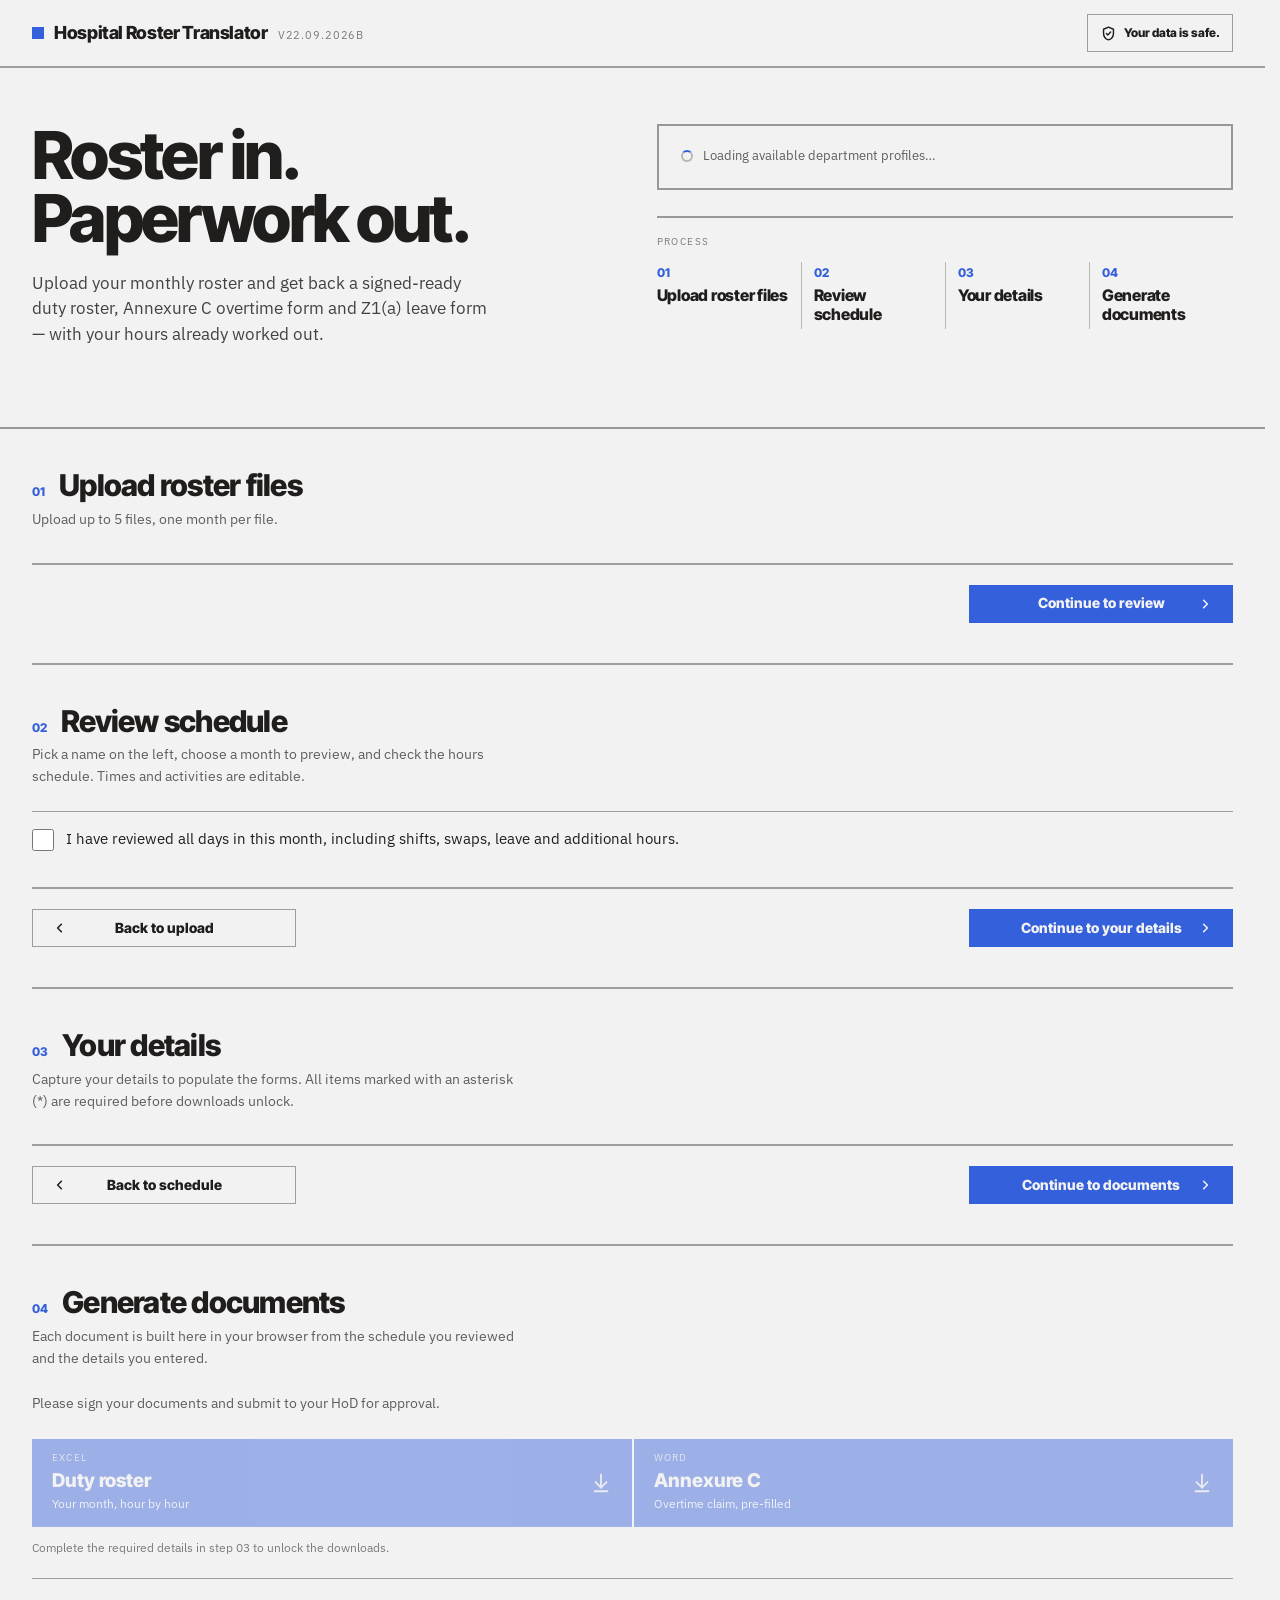
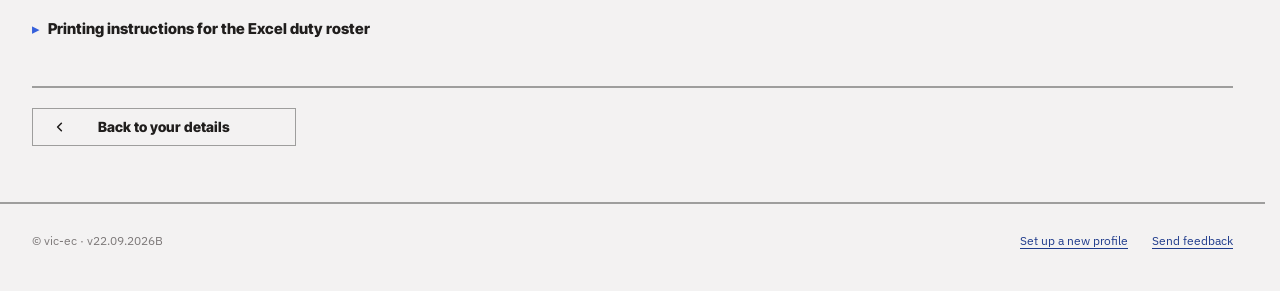
==== commit 362297aa: "Update index.html" ====
--- a/index.html
+++ b/index.html
@@ -1719,7 +1719,7 @@
 
 <footer>
   <div class="wrap footer-inner">
-    <span class="copy">&copy; vic-ec &middot; v22.09.2026b</span>
+    <span class="copy">&copy; vic-ec &middot; v22.09.2026B</span>
     <a href="#" id="openWizardLink">Set up a new profile</a>
     <a href="mailto:Paul.Xafis&#64;westerncape.gov.za?subject=EC%20Roster%20Translator%20%E2%80%94%20Feedback">Send feedback</a>
   </div>
